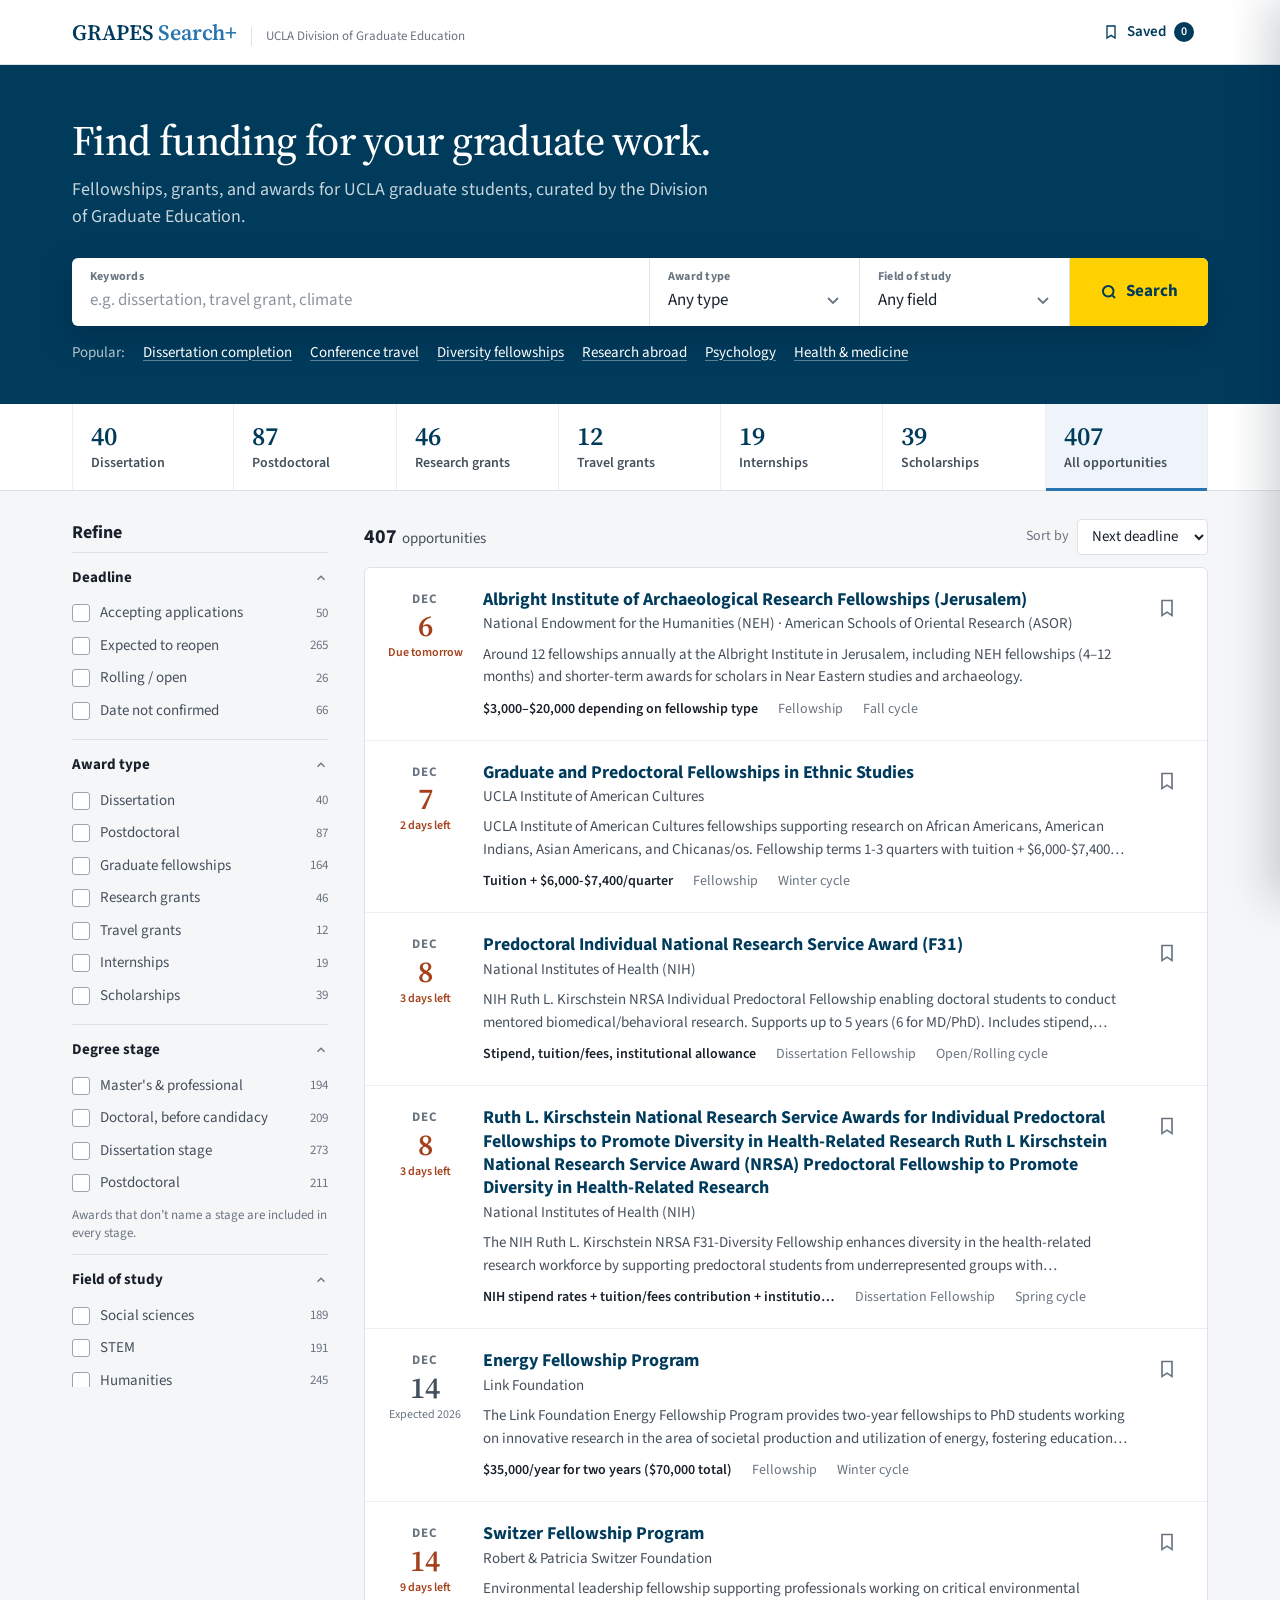
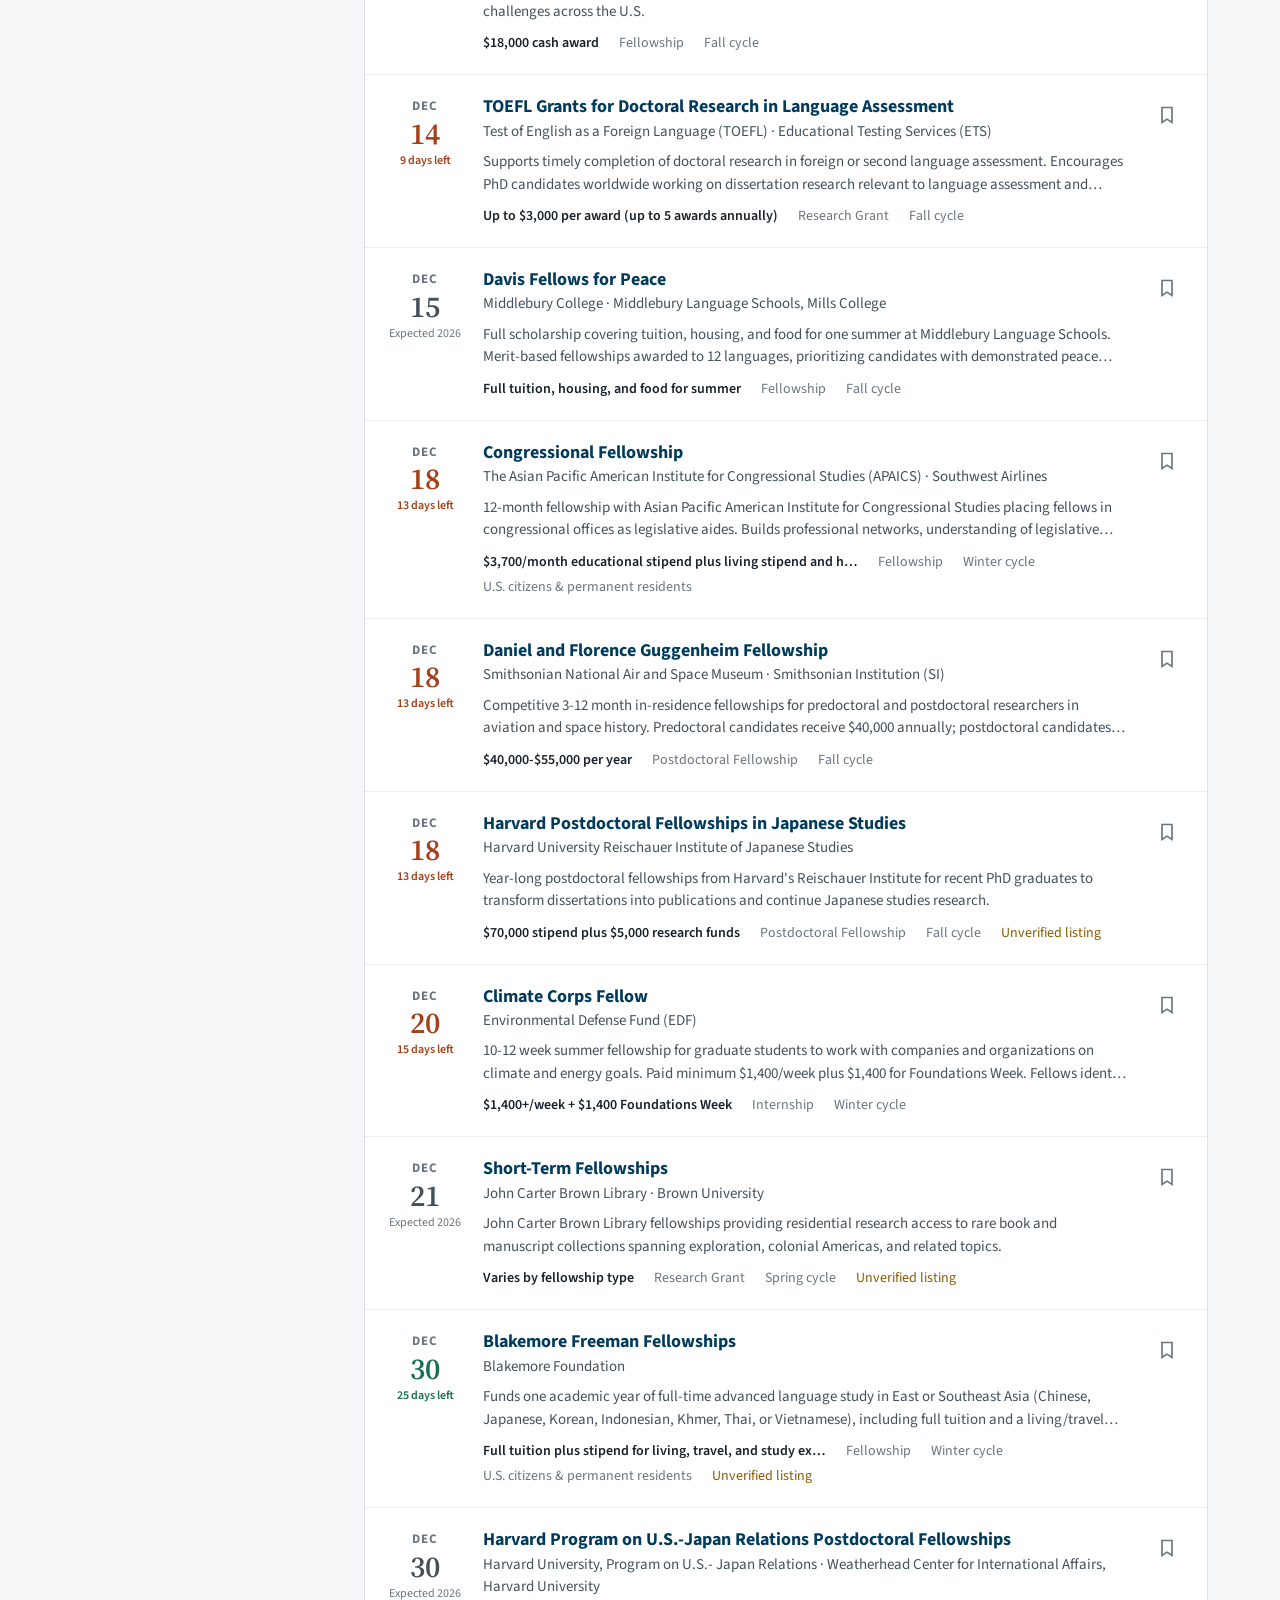
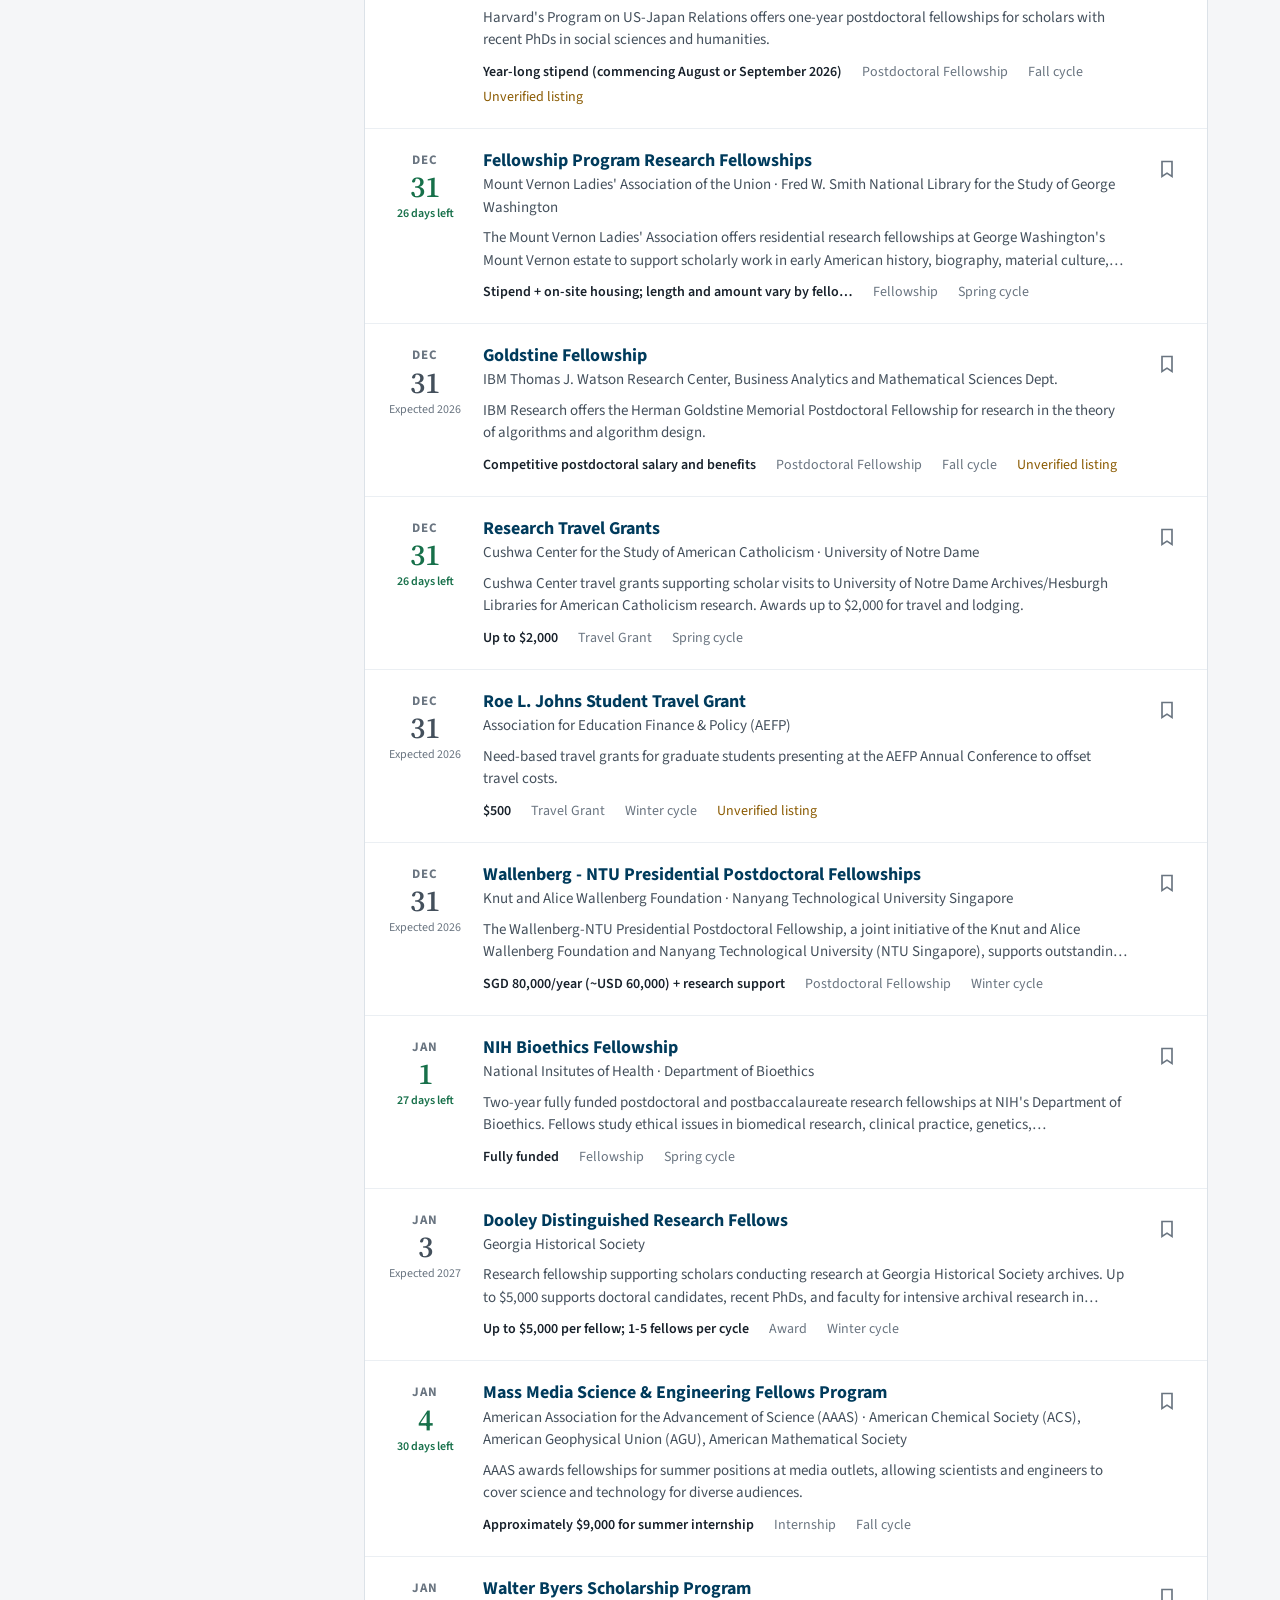
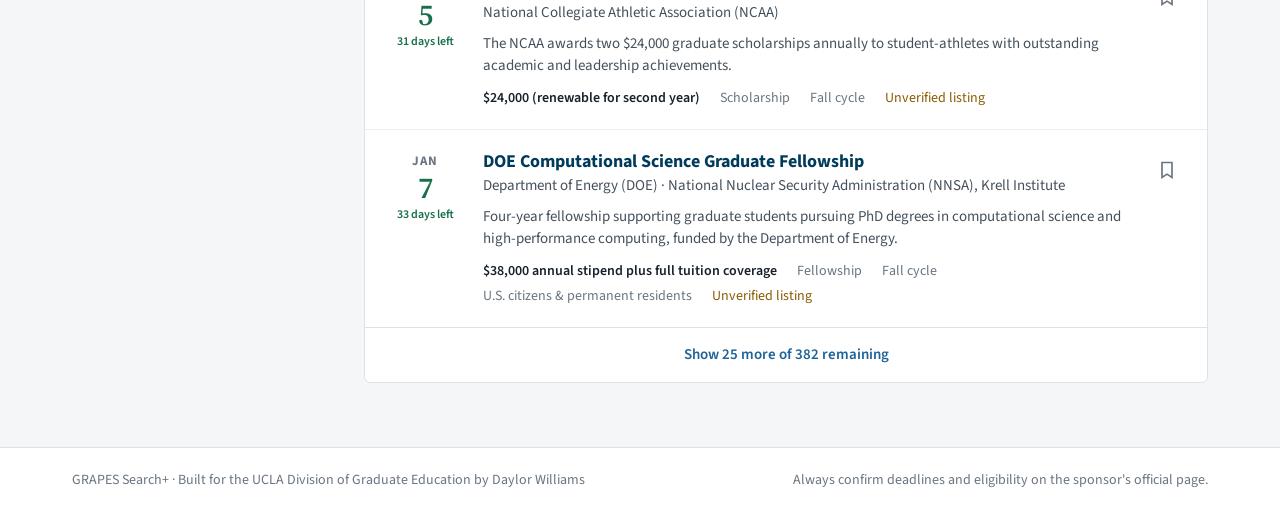
==== grapes-fellowship-finder.html @ de1fcb61 "Leave three questionable deadlines for a manual check 72 Mathias and 135 Du Bois-Mandela-Rodney: the" ====
<!DOCTYPE html>
<html lang="en">
<head>
<meta charset="UTF-8"/>
<meta name="viewport" content="width=device-width, initial-scale=1.0"/>
<title>GRAPES Search+ | UCLA Graduate Education</title>
<meta name="description" content="Search graduate fellowships, grants, and awards curated by the UCLA Division of Graduate Education."/>
<link rel="preconnect" href="https://fonts.googleapis.com"/>
<link rel="preconnect" href="https://fonts.gstatic.com" crossorigin/>
<link href="https://fonts.googleapis.com/css2?family=Source+Sans+3:wght@400;500;600;700&family=Source+Serif+4:opsz,wght@8..60,500;8..60,600&display=swap" rel="stylesheet"/>
<style>
:root{
  --navy:#003B5C; --navy-2:#00507A; --blue:#2774AE; --link:#1D6399; --gold:#FFD100; --gold-2:#F2C500;
  --ink:#18212B; --ink-2:#44505C; --ink-3:#6A7581;
  --line:#DCE2E8; --line-2:#EBEFF3; --bg:#F5F6F8; --surface:#FFFFFF; --tint:#EEF4F9;
  --open:#17704A; --soon:#A4401A;
  --serif:'Source Serif 4',Georgia,'Times New Roman',serif;
  --sans:'Source Sans 3',-apple-system,BlinkMacSystemFont,'Segoe UI',Roboto,sans-serif;
  --wrap:1200px;
}
*,*::before,*::after{box-sizing:border-box;margin:0;padding:0}
html{-webkit-text-size-adjust:100%}
body{font-family:var(--sans);font-size:16px;line-height:1.5;color:var(--ink);background:var(--bg)}
button,input,select,textarea{font:inherit;color:inherit}
button{cursor:pointer;background:none;border:0}
a{color:var(--link)}
:focus-visible{outline:2px solid var(--blue);outline-offset:2px}
.wrap{max-width:var(--wrap);margin:0 auto;padding:0 32px}
[hidden]{display:none!important}
.sr-only{position:absolute;width:1px;height:1px;overflow:hidden;clip:rect(0 0 0 0);white-space:nowrap}

/* ── Masthead ── */
.mast{background:var(--surface);border-bottom:1px solid var(--line)}
.mast .wrap{display:flex;align-items:center;height:64px;gap:24px}
.brand{display:flex;align-items:baseline;gap:14px;text-decoration:none;color:inherit}
.brand b{font-family:var(--serif);font-weight:600;font-size:22px;color:var(--navy);letter-spacing:-.01em}
.brand b span{color:var(--blue)}
.brand small{font-size:13px;color:var(--ink-3);padding-left:14px;border-left:1px solid var(--line)}
.mast nav{margin-left:auto;display:flex;align-items:center;gap:6px}
.navbtn{display:inline-flex;align-items:center;gap:8px;height:38px;padding:0 14px;border-radius:4px;font-size:15px;font-weight:600;color:var(--navy)}
.navbtn:hover{background:var(--tint)}
.navbtn.on{background:var(--tint)}
.navbtn .ct{font-size:12px;min-width:20px;height:20px;padding:0 6px;border-radius:10px;background:var(--navy);color:#fff;display:inline-grid;place-items:center}
.navbtn.primary{border:1.5px solid var(--navy)}
.navbtn.primary:hover{background:var(--navy);color:#fff}

/* ── Hero ── */
.hero{background:var(--navy);color:#fff;padding:52px 0 40px}
.hero h1{font-family:var(--serif);font-weight:500;font-size:42px;line-height:1.12;letter-spacing:-.015em;max-width:720px}
.hero p.lede{margin-top:12px;font-size:18px;color:rgba(255,255,255,.78);max-width:640px}
.search{margin-top:28px;display:grid;grid-template-columns:minmax(0,1fr) 210px 210px auto;background:#fff;border-radius:6px;overflow:hidden;box-shadow:0 12px 32px rgba(0,20,40,.28)}
.search .fld{position:relative;display:flex;flex-direction:column;justify-content:center;padding:10px 18px;border-right:1px solid var(--line);min-width:0}
.search label{font-size:12px;font-weight:700;color:var(--ink-3);letter-spacing:.02em}
.search input,.search select{border:0;outline:0;background:transparent;font-size:17px;color:var(--ink);padding:2px 0;width:100%;appearance:none;-webkit-appearance:none}
.search select{padding-right:22px;cursor:pointer;background:url("data:image/svg+xml,%3Csvg xmlns='http://www.w3.org/2000/svg' width='12' height='8' viewBox='0 0 12 8'%3E%3Cpath d='M1 1l5 5 5-5' fill='none' stroke='%236A7581' stroke-width='1.8'/%3E%3C/svg%3E") no-repeat right 2px center}
.search input::placeholder{color:#8B949E}
.search .fld:focus-within{background:#FAFCFE;box-shadow:inset 0 -3px 0 var(--gold)}
.search .clr{position:absolute;right:12px;bottom:14px;width:24px;height:24px;border-radius:50%;color:var(--ink-3);display:none;place-items:center}
.search .clr:hover{background:var(--line-2)}
.search .clr.show{display:grid}
.search .go{background:var(--gold);color:var(--navy);font-weight:700;font-size:17px;padding:0 30px;display:flex;align-items:center;gap:8px}
.search .go:hover{background:var(--gold-2)}
.popular{margin-top:16px;font-size:15px;color:rgba(255,255,255,.7);display:flex;flex-wrap:wrap;gap:4px 18px;align-items:baseline}
.popular button{color:#fff;text-decoration:underline;text-decoration-color:rgba(255,255,255,.35);text-underline-offset:3px}
.popular button:hover{text-decoration-color:var(--gold)}

/* ── Browse tiles ── */
.browse{background:var(--surface);border-bottom:1px solid var(--line)}
.tiles{display:grid;grid-template-columns:repeat(7,1fr)}
.tile{text-align:left;padding:18px 18px 16px;border-right:1px solid var(--line-2);display:flex;flex-direction:column;gap:2px;position:relative}
.tile:first-child{border-left:1px solid var(--line-2)}
.tile:hover{background:var(--tint)}
.tile .n{font-family:var(--serif);font-size:26px;font-weight:600;color:var(--navy);line-height:1.1}
.tile .l{font-size:14px;font-weight:600;color:var(--ink-2)}
.tile.on{background:var(--tint)}
.tile.on::after{content:'';position:absolute;left:0;right:0;bottom:-1px;height:3px;background:var(--blue)}

/* ── Layout ── */
.main{display:grid;grid-template-columns:260px minmax(0,1fr);gap:32px;padding-top:28px;padding-bottom:64px;align-items:start}

/* Filters */
.filters{position:sticky;top:16px;max-height:calc(100vh - 32px);overflow:auto;padding-right:4px}
.filters-hd{display:flex;align-items:baseline;justify-content:space-between;margin-bottom:6px}
.filters-hd h2{font-size:18px;font-weight:700}
.linkbtn{color:var(--link);font-size:14px;font-weight:600}
.linkbtn:hover{text-decoration:underline}
.linkbtn[hidden]{display:none}
.fg{border-top:1px solid var(--line);padding:14px 0 12px}
.fg summary{list-style:none;display:flex;justify-content:space-between;align-items:center;font-weight:700;font-size:15px;cursor:pointer;user-select:none}
.fg summary::-webkit-details-marker{display:none}
.fg summary svg{transition:transform .15s;color:var(--ink-3)}
.fg[open] summary svg{transform:rotate(180deg)}
.fg .opts{margin-top:8px;display:flex;flex-direction:column}
.opt{display:flex;align-items:center;gap:10px;padding:5px 0;font-size:15px;color:var(--ink-2);cursor:pointer}
.opt input{appearance:none;-webkit-appearance:none;width:18px;height:18px;border:1.5px solid #9AA4AE;border-radius:3px;display:grid;place-items:center;flex-shrink:0;background:#fff;cursor:pointer}
.opt input:checked{background:var(--navy);border-color:var(--navy)}
.opt input:checked::after{content:'';width:10px;height:6px;border:2px solid #fff;border-top:0;border-right:0;transform:translateY(-1px) rotate(-45deg)}
.opt:hover{color:var(--ink)}
.opt .c{margin-left:auto;font-size:13px;color:var(--ink-3);font-variant-numeric:tabular-nums}
.opt.zero{opacity:.45}
.fnote{font-size:13px;color:var(--ink-3);margin-top:6px;line-height:1.4}

/* Results bar */
.rbar{display:flex;align-items:center;gap:16px;flex-wrap:wrap;margin-bottom:12px}
.rcount{font-size:15px;color:var(--ink-2)}
.rcount strong{font-size:20px;color:var(--ink);font-weight:700;margin-right:2px}
.sort{margin-left:auto;display:flex;align-items:center;gap:8px;font-size:14px;color:var(--ink-3)}
.sort select{height:36px;border:1px solid var(--line);border-radius:4px;background:#fff;padding:0 10px;font-size:15px;color:var(--ink)}
.chips{display:flex;flex-wrap:wrap;gap:8px;margin-bottom:14px}
.chips:empty{display:none}
.chip{display:inline-flex;align-items:center;gap:6px;min-height:30px;max-width:100%;padding:0 8px 0 12px;border-radius:15px;background:var(--surface);border:1px solid var(--line);font-size:14px;color:var(--ink-2)}
.chip:hover{border-color:var(--ink-3)}
.chip span{overflow:hidden;text-overflow:ellipsis;white-space:nowrap;min-width:0}
.chip svg{flex-shrink:0}
.chip svg{color:var(--ink-3)}
.mfilter{display:none}

/* Result list */
.list{background:var(--surface);border:1px solid var(--line);border-radius:6px}
.row{display:grid;grid-template-columns:76px minmax(0,1fr) 40px;gap:20px;padding:20px 20px 20px 22px;border-top:1px solid var(--line-2);cursor:pointer}
.row:first-child{border-top:0}
.row:hover{background:#FAFBFC}
.row:hover .ttl{text-decoration:underline;text-decoration-thickness:1px;text-underline-offset:3px}
.date{text-align:center;padding-top:2px}
.date .mo{font-size:13px;font-weight:700;letter-spacing:.06em;text-transform:uppercase;color:var(--ink-3)}
.date .dy{font-family:var(--serif);font-size:30px;font-weight:600;line-height:1;color:var(--ink);margin:2px 0 4px}
.date .st{font-size:12px;line-height:1.25;color:var(--ink-3)}
.date.open .dy{color:var(--open)}
.date.open .st{color:var(--open);font-weight:600}
.date.soon .dy,.date.soon .st{color:var(--soon)}
.date.exp .dy{color:var(--ink-2)}
.date.none .dy{font-size:22px;color:var(--ink-3);margin-top:6px}
.date.stale .dy{font-size:22px;color:var(--ink-3);margin-top:6px}
.ttl{font-size:18px;font-weight:700;line-height:1.3;color:var(--navy)}
.agy{font-size:15px;color:var(--ink-2);margin-top:2px}
.snip{font-size:15px;color:var(--ink-2);margin-top:8px;display:-webkit-box;-webkit-line-clamp:2;-webkit-box-orient:vertical;overflow:hidden}
.facts{display:flex;flex-wrap:wrap;gap:4px 20px;margin-top:10px;font-size:14px;color:var(--ink-3)}
.facts b{color:var(--ink);font-weight:600}
.unv{color:#8A5A00}
.save{width:40px;height:40px;border-radius:50%;display:grid;place-items:center;color:var(--ink-3)}
.save:hover{background:var(--tint);color:var(--navy)}
.save.on{color:var(--navy)}
.save.on svg{fill:var(--navy)}
mark{background:#FFF1A8;color:inherit;padding:0 1px;border-radius:2px}
.more{display:block;width:100%;padding:16px;border-top:1px solid var(--line);font-weight:600;color:var(--link);font-size:15px}
.more:hover{background:var(--tint)}
.empty{padding:56px 24px;text-align:center}
.empty h3{font-family:var(--serif);font-size:22px;font-weight:600;margin-bottom:6px}
.empty p{color:var(--ink-2)}
.empty .linkbtn{margin-top:14px;font-size:15px}

/* ── Detail drawer ── */
.scrim{position:fixed;inset:0;background:rgba(10,25,40,.45);opacity:0;pointer-events:none;transition:opacity .2s;z-index:40}
.scrim.show{opacity:1;pointer-events:auto}
.drawer{position:fixed;top:0;right:0;bottom:0;width:min(600px,100vw);background:var(--surface);z-index:50;transform:translateX(100%);transition:transform .25s ease;display:flex;flex-direction:column;box-shadow:-12px 0 40px rgba(0,20,40,.18)}
.drawer.show{transform:none}
.dhd{display:flex;align-items:center;gap:8px;padding:14px 20px;border-bottom:1px solid var(--line)}
.dhd .x{margin-left:auto;width:36px;height:36px;border-radius:50%;display:grid;place-items:center;color:var(--ink-2)}
.dhd .x:hover{background:var(--line-2)}
.dbody{overflow:auto;padding:28px 32px 40px;flex:1}
.dbody .type{font-size:14px;font-weight:700;color:var(--blue);letter-spacing:.02em}
.dbody h2{font-family:var(--serif);font-weight:600;font-size:30px;line-height:1.18;color:var(--ink);margin-top:6px}
.dbody .agy{font-size:16px;margin-top:6px}
.dl{display:grid;grid-template-columns:repeat(2,minmax(0,1fr));border:1px solid var(--line);border-radius:6px;margin:24px 0}
.dl div{padding:14px 16px;border-top:1px solid var(--line-2)}
.dl div:nth-child(-n+2){border-top:0}
.dl div:nth-child(2n){border-left:1px solid var(--line-2)}
.dl dt{font-size:13px;color:var(--ink-3);font-weight:600}
.dl dd{font-size:16px;color:var(--ink);margin-top:2px}
.dl dd small{display:block;font-size:13px;color:var(--ink-3);margin-top:2px}
.dsec{margin-top:24px}
.dsec h3{font-size:15px;font-weight:700;margin-bottom:6px}
.dsec p{color:var(--ink-2);font-size:16px;line-height:1.6}
.notice{background:#FFF8E1;border:1px solid #F1DB8F;border-radius:6px;padding:12px 14px;font-size:14px;color:#6B4A00;margin-top:20px}
.notice.ok{background:#EAF5EF;border-color:#B9DCC8;color:#17543A}
.dft{display:flex;gap:10px;padding:16px 32px;border-top:1px solid var(--line);background:#fff}
.btn{display:inline-flex;align-items:center;justify-content:center;gap:8px;height:44px;padding:0 20px;border-radius:4px;font-weight:700;font-size:16px;text-decoration:none}
.btn.solid{background:var(--navy);color:#fff}
.btn.solid:hover{background:var(--navy-2)}
.btn.ghost{border:1.5px solid var(--line);color:var(--navy)}
.btn.ghost:hover{border-color:var(--navy)}
.btn.grow{flex:1}

/* ── Submit dialog ── */
dialog{margin:auto;border:0;border-radius:8px;padding:0;width:min(560px,calc(100vw - 32px));max-height:calc(100vh - 32px);box-shadow:0 24px 64px rgba(0,20,40,.3);color:var(--ink)}
dialog::backdrop{background:rgba(10,25,40,.5)}
.dlg{padding:28px}
.dlg h2{font-family:var(--serif);font-weight:600;font-size:26px}
.dlg .sub{color:var(--ink-2);margin:6px 0 22px}
.dlg label{display:block;font-size:14px;font-weight:700;margin-bottom:6px}
.dlg label span{font-weight:400;color:var(--ink-3)}
.dlg input,.dlg textarea{width:100%;border:1px solid #BCC5CE;border-radius:4px;padding:10px 12px;font-size:16px;background:#fff}
.dlg input:focus,.dlg textarea:focus{outline:2px solid var(--blue);outline-offset:-1px;border-color:transparent}
.dlg input.bad{border-color:#B42318}
.dlg .row2{display:flex;gap:8px;margin-bottom:18px}
.dlg .row2 input{flex:1}
.dlg .field{margin-bottom:18px}
.dlg textarea{min-height:88px;resize:vertical}
.prev{background:var(--tint);border-radius:6px;padding:14px 16px;margin:-6px 0 18px;font-size:14px;color:var(--ink-2)}
.prev strong{display:block;color:var(--ink);font-size:15px;margin-bottom:4px}
.err{background:#FDECEA;color:#8C1D12;border-radius:6px;padding:10px 14px;font-size:14px;margin:-6px 0 18px}
.dlg .acts{display:flex;gap:10px;justify-content:flex-end;margin-top:6px}
.done{text-align:center;padding:12px 0}
.done h2{margin-bottom:8px}

footer{border-top:1px solid var(--line);background:var(--surface);font-size:14px;color:var(--ink-3)}
footer .wrap{padding-top:22px;padding-bottom:28px;display:flex;flex-wrap:wrap;gap:8px 24px;justify-content:space-between}

@media (max-width:960px){
  .search{grid-template-columns:1fr 1fr}
  .search .fld.q{grid-column:1/-1;border-right:0;border-bottom:1px solid var(--line)}
  .search .fld:nth-child(3){border-right:0}
  .search .go{grid-column:1/-1;justify-content:center;height:52px}
  .browse .wrap{padding:0}
  .tiles{display:flex;overflow-x:auto;scrollbar-width:none}
  .tiles::-webkit-scrollbar{display:none}
  .tile{flex:0 0 auto;min-width:132px;padding:14px 16px}
  .tile:first-child{border-left:0}
  .main{grid-template-columns:1fr;gap:0}
  .filters{position:fixed;inset:0;z-index:60;background:#fff;max-height:none;padding:20px 20px 96px;display:none}
  .filters.show{display:block}
  .mfilter{display:inline-flex}
  .fclose{display:flex!important}
}
@media (max-width:640px){
  .wrap{padding:0 16px}
  .brand small{display:none}
  .navbtn .lbl{display:none}
  .hero{padding:36px 0 28px}
  .hero h1{font-size:31px}
  .hero p.lede{font-size:16px}
  .search{grid-template-columns:1fr}
  .search .fld{border-right:0;border-bottom:1px solid var(--line)}
  .tile .n{font-size:22px}
  .row{grid-template-columns:60px minmax(0,1fr);gap:14px;padding:18px 14px;position:relative}
  .row .save{position:absolute;top:10px;right:6px}
  .row .ttl{padding-right:34px}
  .date .dy{font-size:26px}
  .dbody{padding:22px 20px 32px}
  .dft{padding:14px 20px}
  .dl{grid-template-columns:1fr}
  .dl div:nth-child(2n){border-left:0}
  .dl div:nth-child(2){border-top:1px solid var(--line-2)}
  .sort{margin-left:0}
}
.fclose{display:none;justify-content:space-between;align-items:center;margin-bottom:10px}
.fapply{display:none}
@media (max-width:960px){.fapply{position:fixed;left:0;right:0;bottom:0;padding:14px 20px;background:#fff;border-top:1px solid var(--line);z-index:61}.filters.show~.fapply{display:flex}}
@media (prefers-reduced-motion:reduce){*{transition:none!important}}
</style>
</head>
<body>

<header class="mast">
  <div class="wrap">
    <a class="brand" href="#" onclick="resetAll();return false;"><b>GRAPES <span>Search+</span></b><small>UCLA Division of Graduate Education</small></a>
    <nav>
      <button class="navbtn" id="savedBtn" onclick="toggleSaved()" aria-pressed="false">
        <svg width="16" height="16" viewBox="0 0 24 24" fill="none" stroke="currentColor" stroke-width="2"><path d="M6 3h12v18l-6-4-6 4z"/></svg>
        <span class="lbl">Saved</span><span class="ct" id="savedCt">0</span>
      </button>
      <button class="navbtn primary" id="subBtn" onclick="openSub()" hidden><span class="lbl">Submit a fellowship</span><span aria-hidden="true" style="font-size:18px;line-height:1">+</span></button>
    </nav>
  </div>
</header>

<section class="hero">
  <div class="wrap">
    <h1>Find funding for your graduate work.</h1>
    <p class="lede" id="lede">Fellowships, grants, and awards for UCLA graduate students, curated by the Division of Graduate Education.</p>
    <form class="search" role="search" onsubmit="event.preventDefault();runSearch();">
      <div class="fld q">
        <label for="qi">Keywords</label>
        <input id="qi" type="text" placeholder="e.g. dissertation, travel grant, climate" autocomplete="off"/>
        <button type="button" class="clr" id="qclr" aria-label="Clear keywords" onclick="clearQ()"><svg width="12" height="12" viewBox="0 0 24 24" fill="none" stroke="currentColor" stroke-width="3"><path d="M6 6l12 12M18 6L6 18"/></svg></button>
      </div>
      <div class="fld">
        <label for="typeSel">Award type</label>
        <select id="typeSel" onchange="setSingle('type',this.value)"></select>
      </div>
      <div class="fld">
        <label for="fieldSel">Field of study</label>
        <select id="fieldSel" onchange="setSingle('field',this.value)"></select>
      </div>
      <button class="go" type="submit">
        <svg width="18" height="18" viewBox="0 0 24 24" fill="none" stroke="currentColor" stroke-width="2.6"><circle cx="11" cy="11" r="7"/><path d="m20 20-3.5-3.5"/></svg>Search
      </button>
    </form>
    <div class="popular"><span>Popular:</span>
      <button onclick="quick('dissertation writing completion')">Dissertation completion</button>
      <button onclick="quick('travel conference')">Conference travel</button>
      <button onclick="quick('diversity underrepresented')">Diversity fellowships</button>
      <button onclick="quick('international abroad')">Research abroad</button>
      <button onclick="quick('psychology')">Psychology</button>
      <button onclick="quick('health medicine clinical')">Health &amp; medicine</button>
    </div>
  </div>
</section>

<section class="browse" aria-label="Browse by award type">
  <div class="wrap"><div class="tiles" id="tiles"></div></div>
</section>

<main class="wrap main" id="results">
  <aside class="filters" id="filters" aria-label="Filters">
    <div class="fclose"><h2 style="font-size:20px">Filters</h2><button class="navbtn" onclick="showFilters(false)">Close</button></div>
    <div class="filters-hd"><h2>Refine</h2><button class="linkbtn" id="clearAll" onclick="resetAll()" hidden>Clear all</button></div>
    <div id="fgroups"></div>
  </aside>
  <div class="fapply"><button class="btn solid grow" onclick="showFilters(false)" id="fapplyBtn">Show results</button></div>

  <section>
    <div class="rbar">
      <div class="rcount" aria-live="polite"><strong id="rc">0</strong> <span id="rlbl">opportunities</span></div>
      <button class="navbtn primary mfilter" onclick="showFilters(true)">Filters</button>
      <label class="sort">Sort by
        <select id="sortSel" onchange="state.sort=this.value;shown=PG;render()">
          <option value="rel">Best match</option>
          <option value="deadline">Next deadline</option>
          <option value="amount">Largest award</option>
          <option value="alpha">Name, A–Z</option>
        </select>
      </label>
    </div>
    <div class="chips" id="chips"></div>
    <div class="list" id="list"></div>
  </section>
</main>

<footer>
  <div class="wrap">
    <span>GRAPES Search+ · Built for the UCLA Division of Graduate Education by Daylor Williams</span>
    <span>Always confirm deadlines and eligibility on the sponsor's official page.</span>
  </div>
</footer>

<div class="scrim" id="scrim" onclick="closeDetail()"></div>
<aside class="drawer" id="drawer" role="dialog" aria-modal="true" aria-labelledby="dTitle" aria-hidden="true" inert>
  <div class="dhd">
    <button class="navbtn" id="dSave" onclick="toggleSave(curId)" aria-label="Save"></button>
    <button class="x" onclick="closeDetail()" aria-label="Close"><svg width="18" height="18" viewBox="0 0 24 24" fill="none" stroke="currentColor" stroke-width="2.2"><path d="M6 6l12 12M18 6L6 18"/></svg></button>
  </div>
  <div class="dbody" id="dBody"></div>
  <div class="dft" id="dFt"></div>
</aside>

<dialog id="subDlg">
  <div class="dlg" id="subStep1">
    <h2>Submit a fellowship</h2>
    <p class="sub">Paste the link to a fellowship page. We'll pull what we can from it and send it to the DGE team for review.</p>
    <label for="subUrl">Fellowship URL</label>
    <div class="row2">
      <input id="subUrl" type="url" placeholder="https://www.example.org/fellowship" oninput="this.classList.remove('bad')" aria-describedby="subError"/>
      <button class="btn ghost" id="prevBtn" onclick="previewUrl()">Preview</button>
    </div>
    <div class="prev" id="subPreview" hidden></div>
    <div class="err" id="subError" hidden></div>
    <div class="field"><label for="subName">Your name <span>(optional)</span></label><input id="subName" type="text"/></div>
    <div class="field"><label for="subNotes">Notes <span>(optional)</span></label><textarea id="subNotes" placeholder="Eligibility details, corrections, or anything else we should know"></textarea></div>
    <div class="acts">
      <button class="btn ghost" onclick="closeSub()">Cancel</button>
      <button class="btn solid" onclick="submitFellowship()">Send to DGE</button>
    </div>
  </div>
  <div class="dlg done" id="subStep2" hidden>
    <h2>Thanks — it's on its way.</h2>
    <p class="sub">The DGE team will review the listing before it's added to GRAPES Search+.</p>
    <button class="btn solid" onclick="closeSub()">Close</button>
  </div>
</dialog>

<script>
const DATA=[{"id":97,"title":"Leo Baeck Institute - DAAD Fellowship","agency1":"Leo Baeck Institute (LBI)","agency2":"German Academic Exchange Service (DAAD)","season":"Fall","deadline":"Nov 01, 2026","deadlineSort":"2026-11-01","deadlinePassed":false,"sortTier":0,"status":"Published","officialUrl":"https://www.lbi.org/about/fellowships/lbi-daad-fellowships/","description":"This fellowship supports PhD candidates and recently awarded PhDs conducting dissertation research on the social, communal, and intellectual history of German-speaking Jewry. Provides financial assistance for research conducted in New York or Germany, with application deadlines in May and November.","eligibility":"PhD candidates and recent PhDs (degree awarded within 4 years); US citizens","amount":"","awardType":"Dissertation Fellowship","enriched":true,"citizenship":"us","levels":["dissertation","postdoc"]},{"id":1078,"title":"Ellison Scholars","agency1":"Ellison Institute of Technology","agency2":"","season":"Fall","deadline":"Dec 01, 2026","deadlineSort":"2026-12-01","deadlinePassed":false,"sortTier":0,"status":"Published","officialUrl":"https://eit.org/education-and-scholarships/graduate/","description":"Ellison Scholars is EIT's flagship scholarship programme, funding doctoral (DPhil/PhD) study at the University of Oxford. Selected scholars directly contribute to EIT projects tackling global challenges through cutting-edge technology, collaborating with world-leading experts.","eligibility":"PhD applicants with outstanding academic record (minimum GPA 3.7/4.0 or equivalent). Skills in computer science, AI, economics, mathematics, robotics, plant sciences, chemistry, biology, engineering, medicine or microbiology preferred.","amount":"","awardType":"Scholarship","enriched":true,"citizenship":"","levels":["phd"]},{"id":159,"title":"Switzer Fellowship Program","agency1":"Robert & Patricia Switzer Foundation","agency2":"","season":"Fall","deadline":"Dec 14, 2026","deadlineSort":"2026-12-14","deadlinePassed":false,"sortTier":0,"status":"Pending","officialUrl":"https://www.switzernetwork.org/fellowship/become-fellow","description":"Environmental leadership fellowship supporting professionals working on critical environmental challenges across the U.S.","eligibility":"Professionals with advanced degree and experience in the environmental field.","amount":"$18,000 cash award","awardType":"Fellowship","enriched":true,"citizenship":"","levels":[],"checked":"2026-10-15","checkedSource":"https://www.switzernetwork.org/fellowship/become-fellow","researched":"2026-10-15"},{"id":1059,"title":"Selected Professions Fellowships","agency1":"American Association of University Women (AAUW)","agency2":"","season":"Fall","deadline":"Sep 30, 2025","deadlineSort":"2025-09-30","deadlinePassed":true,"sortTier":2,"status":"Published","officialUrl":"https://www.aauw.org/resources/programs/selected-professions-fellowship-program/","description":"AAUW Selected Professions Fellowships are awarded to women pursuing full-time study in master's or professional degree programs in which women are underrepresented, including STEM, law, business, and medicine.","eligibility":"U.S. citizens or permanent residents pursuing first master's or professional degree full-time at an accredited U.S. institution. Open to underrepresented fields. Not open to previous AAUW national fellowship recipients.","amount":"$20,000","awardType":"Fellowship","enriched":true,"citizenship":"us","levels":["masters"]},{"id":1119,"title":"Leonard A. Lauder Fellowships in Modern Art","agency1":"Leonard A. Lauder Research Center for Modern Art","agency2":"","season":"Fall","deadline":"Oct 17, 2025","deadlineSort":"2025-10-17","deadlinePassed":true,"sortTier":2,"status":"Published","officialUrl":"https://www.metmuseum.org/opportunities/fellowships/leonard-a-lauder-fellowships-in-modern-art","description":"The Leonard Lauder Research Center for Modern Art at the Metropolitan Museum of Art offers predoctoral, postdoctoral, and dissertation completion fellowships supporting scholarly research on modern art. The center fosters deep engagement with the Met's collections and provides fellows access to curatorial staff, archives, and a vibrant scholarly community in New York City.","eligibility":"Predoctoral candidates must be advanced to candidacy; postdoctoral applicants must hold a PhD. Research must relate to modern art fields relevant to the Met's collections.","amount":"$6,000 travel stipend; additional stipend varies by fellowship type","awardType":"Fellowship","enriched":true,"citizenship":"","levels":["dissertation","postdoc"]},{"id":1120,"title":"Lafayette Fellowship","agency1":"French Embassy in the United States","agency2":"","season":"Fall","deadline":"Nov 30, 2025","deadlineSort":"2025-11-30","deadlinePassed":true,"sortTier":2,"status":"Published","officialUrl":"https://lafayette.villa-albertine.org/","description":"Fully funds American students for one year of master's-level study in France in STEM, humanities, and the arts. Open to both Francophone and non-Francophone candidates with full funding for tuition, living expenses, travel, and inclusion in the French-American Leadership Program.","eligibility":"US bachelor's degree holders under 27 years old obtained within last 3 years; open to all fields including STEM, humanities, and arts","amount":"Full funding for one year of master's study","awardType":"Fellowship","enriched":true,"citizenship":"open","levels":[]},{"id":834,"title":"Jefferson Science Fellowship","agency1":"US Department of State","agency2":"USAID","season":"Fall","deadline":"Oct 15, 2024","deadlineSort":"2024-10-15","deadlinePassed":true,"sortTier":2,"status":"Pending","officialUrl":"https://www.nationalacademies.org/our-work/jefferson-science-fellowships","description":"Jefferson Science Fellowships offer U.S. faculty scientists, engineers, and physicians a one-year immersive experience at the U.S. Department of State or USAID, contributing scientific expertise to foreign policy and international development.","eligibility":"Tenured or similarly ranked faculty at U.S. institutions of higher learning who are U.S. citizens. Must be eligible for security clearance.","amount":"","awardType":"Fellowship","enriched":true,"citizenship":"us","levels":[]},{"id":226,"title":"Newberry Library Short-Term Fellowships","agency1":"The Newberry Library","agency2":"","season":"Fall","deadline":"Dec 04, 2026","deadlineSort":"2026-12-04","deadlinePassed":false,"sortTier":0,"status":"Published","officialUrl":"https://www.newberry.org/research/fellowships/short-term-fellowships","description":"One to two-month residential fellowships for scholars at ABD stage and beyond to investigate specific collection items at the Newberry Library in Chicago. Monthly stipend of $3,000 supports research in humanities and American studies.","eligibility":"Ph.D. candidates (ABD), postdocs, faculty; holders of terminal degrees (MFA, MLIS, MSW, JD); any nationality welcome","amount":"$3,000/month","awardType":"Fellowship","enriched":true,"citizenship":"open","levels":["masters","dissertation","postdoc"]},{"id":1079,"title":"Cornell Atkinson Postdoctoral Fellowship in Sustainability","agency1":"Cornell University","agency2":"","season":"Fall","deadline":"Oct 20, 2026","deadlineSort":"2026-10-20","deadlinePassed":false,"sortTier":0,"status":"Published","officialUrl":"https://atkinson.cornell.edu/grants/postdocs/postdoctoral-fellowships/","description":"Highly selective three-year postdoctoral fellowship enabling early-career scholars to conduct research at the nexus of rigorous academic inquiry and real-world sustainability impact. Recipients work with Cornell faculty mentors and external partner organizations while engaging in professional development through the Sustainability Leadership Program.","eligibility":"Recent PhD holders (no earlier than 2 years prior to start); sustainability-related research; must reside in Ithaca, NY; flexible start between June 1 - September 1, 2026","amount":"Stipend (amount not specified); professional development support","awardType":"Postdoctoral Fellowship","enriched":true,"citizenship":"","levels":["postdoc"]},{"id":404,"title":"Daniel and Florence Guggenheim Fellowship","agency1":"Smithsonian National Air and Space Museum","agency2":"Smithsonian Institution (SI)","season":"Fall","deadline":"Dec 18, 2026","deadlineSort":"2026-12-18","deadlinePassed":false,"sortTier":0,"status":"Published","officialUrl":"https://airandspace.si.edu/get-involved/fellowships/guggenheim","description":"Competitive 3-12 month in-residence fellowships for predoctoral and postdoctoral researchers in aviation and space history. Predoctoral candidates receive $40,000 annually; postdoctoral candidates receive $55,000 annually, with limited additional funds for travel.","eligibility":"Predoctoral (completed coursework/exams, engaged in dissertation); Postdoctoral (PhD within 7 years); research focus on aviation and space history","amount":"$40,000-$55,000 per year","awardType":"Postdoctoral Fellowship","enriched":true,"citizenship":"","levels":["dissertation","postdoc"]},{"id":726,"title":"Davis Fellows for Peace","agency1":"Middlebury College","agency2":"Middlebury Language Schools, Mills College","season":"Fall","deadline":"Dec 15, 2025","deadlineSort":"2025-12-15","deadlinePassed":true,"sortTier":2,"status":"Published","officialUrl":"https://www.middlebury.edu/language-schools/funding/fellowships-scholarships/peace","description":"Full scholarship covering tuition, housing, and food for one summer at Middlebury Language Schools. Merit-based fellowships awarded to 12 languages, prioritizing candidates with demonstrated peace work experience and plans for future conflict resolution and mediation.","eligibility":"Advanced undergraduate or graduate students with strong background in peace work or conflict resolution","amount":"Full tuition, housing, and food for summer","awardType":"Fellowship","enriched":true,"citizenship":"","levels":["masters","phd"]},{"id":268,"title":"Los Angeles Area Health Services Research Training Program","agency1":"University of California, Los Angeles","agency2":"Agency for Healthcare Research Quality (AHRQ)","season":"Fall","deadline":"Aug 01, 2025","deadlineSort":"2025-08-01","deadlinePassed":true,"sortTier":2,"status":"Published","officialUrl":"https://www.ahrq.gov/funding/training-grants/grants/active/t32/T32-ucla.html","description":"A comprehensive training program at UCLA funded by AHRQ supporting pre- and postdoctoral researchers in health services research. Trainees develop expertise in health systems change, health equity, implementation science, and health outcomes measurement.","eligibility":"PhD students and postdoctoral researchers; Health services research; Health policy","amount":"Stipend + tuition support (varies by level)","awardType":"Dissertation Fellowship","enriched":true,"citizenship":"","levels":["phd","dissertation","postdoc"]},{"id":209,"title":"Fellows Program","agency1":"Center for U.S.-Mexican Studies (USMEX)","agency2":"UC San Diego (UCSD), School of International Relations and Pacific Studies (IR/PS)","season":"Fall","deadline":"Jan 22, 2026","deadlineSort":"2026-01-22","deadlinePassed":true,"sortTier":2,"status":"Pending","officialUrl":"https://usmex.ucsd.edu/fellows/index.html","description":"Residential fellowship program for research on Mexico and the U.S.-Mexico relationship. Fellowships range from 2\u20139 months at UC San Diego.","eligibility":"PhD candidates (ABD) and professors on sabbatical.","amount":"Up to $22,500 USD cost-of-living allowance","awardType":"Fellowship","enriched":true,"citizenship":"","levels":["dissertation"],"researched":"2026-10-15"},{"id":668,"title":"Summer Student Fellowships","agency1":"Parkinson's Disease Foundation (PDF)","agency2":"","season":"Fall","deadline":"Dec 04, 2025","deadlineSort":"2025-12-04","deadlinePassed":true,"sortTier":2,"status":"Published","officialUrl":"https://www.parkinson.org/advancing-research/for-researchers/fellowships-early-career-awards","description":"Ten-week summer research fellowships for advanced undergraduates and medical students conducting clinical or laboratory research on Parkinson's disease. Includes $4,000 award with optional $1,000 travel funding to present research at scientific conferences.","eligibility":"Undergraduate and medical students; must have identified mentor; national and international applicants welcomed","amount":"$4,000 (plus optional $1,000 travel)","awardType":"Fellowship","enriched":true,"citizenship":"open","levels":["masters"]},{"id":914,"title":"Center for Engaged Scholarship Dissertation Fellowships","agency1":"The Center for Engaged Scholarship","agency2":"","season":"Fall","deadline":"Dec 01, 2025","deadlineSort":"2025-12-01","deadlinePassed":true,"sortTier":2,"status":"Published","officialUrl":"https://cescholar.org/","description":"Fellowships for PhD students in social sciences and humanities who have completed coursework and dissertation proposal, with only dissertation writing remaining. Awards support research on engaged scholarship addressing social justice, climate change, environmental sustainability, and inequality topics.","eligibility":"PhD students advanced to candidacy; social sciences, humanities, and interdisciplinary fields (anthropology, economics, geography, history, political science, sociology, ethnic studies, women's studies, American studies)","amount":"$25,000 over 9 months","awardType":"Dissertation Fellowship","enriched":true,"citizenship":"","levels":["dissertation"]},{"id":1083,"title":"Postdoctoral Fellowship in California Conservation Science","agency1":"La Kretz Center for California Conservation Science","agency2":"UCLA","season":"Fall","deadline":"Sep 15, 2025","deadlineSort":"2025-09-15","deadlinePassed":true,"sortTier":2,"status":"Published","officialUrl":"https://www.ioes.ucla.edu/jobs/the-2027-ucla-la-kretz-center-postdoctoral-fellowship-in-california-conservation-science/","description":"Two-year postdoctoral fellowship supporting innovative research at the interface of applied and basic science for conservation of California's species, environments, and ecological communities. Includes salary, benefits, and $7,500 research/travel allowance.","eligibility":"Postdoctoral researchers with PhDs; research must focus on California conservation in any discipline with scientific underpinnings for conservation","amount":"Competitive salary, full benefits, and $7,500 research/travel allowance","awardType":"Postdoctoral Fellowship","enriched":true,"citizenship":"","levels":["postdoc"]},{"id":372,"title":"AIIS Research Fellowships","agency1":"American Institute of Indian Studies (AIIS)","agency2":"The Smithsonian Institution, The U.S. State Department","season":"Fall","deadline":"Nov 19, 2026","deadlineSort":"2026-11-19","deadlinePassed":false,"sortTier":0,"status":"Pending","officialUrl":"https://www.indiastudies.org/research-fellowship-programs/","description":"Fellowships for scholars, graduate students, and artists in Indian studies including Junior ($7,000), Senior, and Early Career fellowships.","eligibility":"Doctoral candidates, scholars with PhD, artists, and professionals; non-U.S. citizens eligible if at U.S. institution.","amount":"$7,000 (Junior); varies for Senior","awardType":"Fellowship","enriched":true,"citizenship":"open","levels":["dissertation","postdoc"]},{"id":42,"title":"Career Awards for Medical Scientists","agency1":"Burroughs Wellcome Fund (BWF)","agency2":"","season":"Fall","deadline":"Sep 30, 2026","deadlineSort":"2026-09-30","deadlinePassed":true,"sortTier":2,"status":"Published","officialUrl":"https://www.bwfund.org/grants/biomedical-sciences/career-awards-for-medical-scientists/","description":"A highly competitive five-year award providing $700,000 to physician-scientists transitioning from postdoctoral training to faculty independence. Recipients gain mentorship, networking opportunities, and career development support from the Burroughs Wellcome Fund.","eligibility":"Physician-scientists (MD/DO); US citizens and permanent residents; 2+ years postdoctoral research","amount":"$700,000 over 5 years","awardType":"Award","enriched":true,"citizenship":"us","levels":["postdoc"]},{"id":34,"title":"Career Development Program (CDP)","agency1":"Leukemia and Lymphoma Society (LLS)","agency2":"","season":"Fall","deadline":"Nov 15, 2025","deadlineSort":"2025-11-15","deadlinePassed":true,"sortTier":2,"status":"Published","officialUrl":"https://www.lls.org/research/career-development-program-cdp","description":"Leukemia & Lymphoma Society program supporting researchers at early career stages in blood cancer research. Provides salary support, research allowance, and mentorship for researchers pursuing academic careers.","eligibility":"Postdocs (3 years or less), Special Fellows (3-5 years postdoc experience), faculty (tenure-track below full professor)","amount":"$65,000-$75,000/year","awardType":"Dissertation Fellowship","enriched":true,"citizenship":"","levels":["dissertation","postdoc"]},{"id":75,"title":"Luce Scholars Program","agency1":"The Henry Luce Foundation","agency2":"","season":"Fall","deadline":"Sep 08, 2026","deadlineSort":"2026-09-08","deadlinePassed":true,"sortTier":2,"status":"Published","officialUrl":"https://lucescholars.org/","description":"Highly competitive leadership development fellowship offering 18 emerging leaders with immersive professional experiences and language training in Asia. Provides stipends, language training, and individualized professional placement for one year of transformative work experience.","eligibility":"U.S. citizens or permanent residents; graduating seniors, recent graduates, or young professionals under age 33; bachelor's degree required","amount":"Stipends plus language training and placement support","awardType":"Fellowship","enriched":true,"citizenship":"us","levels":[]},{"id":541,"title":"John F. Kennedy Library Foundation Fellowships and Grants","agency1":"John F. Kennedy Library Foundation","agency2":"John F. Kennedy Presidential Library and Museum","season":"Fall","deadline":"Sep 30, 2026","deadlineSort":"2026-09-30","deadlinePassed":true,"sortTier":2,"status":"Published","officialUrl":"https://www.jfklibrary.org/archives/research-fellowships-grants","description":"Multiple named research fellowships and grants for scholars using the JFK Library archives. Opportunities include fellowships for research on foreign policy, domestic policy, immigration policy, and natural resources conservation, with awards ranging from $3,100-$5,000.","eligibility":"Scholars and students; must utilize JFK Library archival materials; various subject restrictions by fellowship","amount":"$3,100-$5,000","awardType":"Research Grant","enriched":true,"citizenship":"","levels":[]},{"id":44,"title":"LSRF Fellowship","agency1":"Life Sciences Research Foundation (LSRF)","agency2":"","season":"Fall","deadline":"Oct 01, 2026","deadlineSort":"2026-10-01","deadlinePassed":true,"sortTier":2,"status":"Published","officialUrl":"https://lsrf.org/","description":"A prestigious three-year postdoctoral fellowship providing $255,000 ($85,000/year) to support research in all areas of life sciences. The Life Sciences Research Foundation funds approximately 15-25 fellows annually from over 1,000 applications.","eligibility":"Postdoctoral researchers; US citizens and foreign applicants; All life sciences fields","amount":"$255,000 total ($85,000/year); $79,000 salary + $6,000 research allowance per year","awardType":"Postdoctoral Fellowship","enriched":true,"citizenship":"us","levels":["postdoc"]},{"id":47,"title":"Fellowships at the Wilson Center","agency1":"Woodrow Wilson International Center for Scholars","agency2":"","season":"Fall","deadline":"Sep 30, 2026","deadlineSort":"2026-09-30","deadlinePassed":true,"sortTier":2,"status":"Published","officialUrl":"https://www.wilsoncenter.org/research-fellowship","description":"Nine-month residential fellowships at the Woodrow Wilson International Center for Scholars in Washington, D.C. Fellows conduct research and engage with policymakers across broad range of social sciences and humanities disciplines.","eligibility":"Ph.D. holders and practitioners with equivalent professional achievement; citizens or permanent residents of any country; fluent in English","amount":"$90,000","awardType":"Fellowship","enriched":true,"citizenship":"open","levels":["postdoc"]},{"id":69,"title":"Society for the Humanities Fellowship","agency1":"Society for the Humanities at Cornell University","agency2":"","season":"Fall","deadline":"Sep 01, 2026","deadlineSort":"2026-09-01","deadlinePassed":true,"sortTier":2,"status":"Published","officialUrl":"https://societyhumanities.as.cornell.edu/fellowships","description":"Year-long residential fellowship at Cornell for scholars and artists conducting research reflecting the 2026-27 theme of 'Survival.' Multiple fellowship types available including General Society Fellowships ($64,000), Mellon Graduate Fellowships (tuition waiver + $35,661 stipend), and Mellon Postdoctoral Fellowships ($64,000/year for two years).","eligibility":"Graduate students and postdoctoral scholars; research must relate to 2026-27 theme of Survival; interdisciplinary approaches welcomed","amount":"$35,661 - $64,000 depending on fellowship type","awardType":"Fellowship","enriched":true,"citizenship":"","levels":["masters","phd","postdoc"]},{"id":96,"title":"Lawrence Fellowship","agency1":"Lawrence Livermore National Laboratory (LLNL)","agency2":"","season":"Fall","deadline":"Oct 01, 2026","deadlineSort":"2026-10-01","deadlinePassed":true,"sortTier":2,"status":"Published","officialUrl":"https://st.llnl.gov/opportunities/postdocs/postdoc-program/lawrence-fellowship","description":"Highly competitive fellowship supporting exceptional postdoctoral researchers across all technical disciplines at Lawrence Livermore National Laboratory.","eligibility":"PhD or near-PhD completion required; no citizenship restriction; 2-4 awards annually.","amount":"$12,235/month; 3-year appointment","awardType":"Postdoctoral Fellowship","enriched":true,"citizenship":"","levels":["postdoc"]},{"id":451,"title":"Graduate Research Student Internships (GRSI)","agency1":"Oak Ridge Institute for Science and Education (ORISE)","agency2":"Oak Ridge National Laboratory (ORNL)","season":"Fall","deadline":"Oct 23, 2026","deadlineSort":"2026-10-23","deadlinePassed":false,"sortTier":0,"status":"Published","officialUrl":"https://orise.orau.gov/internships-fellowships/graduates.html","description":"Summer, fall, and spring internship programs at Oak Ridge National Laboratory for graduate students in STEM disciplines. Expands expertise through laboratory research experience beyond traditional university settings.","eligibility":"Master's or doctoral degree-seeking students; minimum 3.0 GPA; U.S. citizen or Lawful Permanent Resident; completed first term of graduate program","amount":"Biweekly stipend based on education level; travel reimbursement up to $1,000 for those 50+ miles away","awardType":"Internship","enriched":true,"citizenship":"us","levels":["masters","phd"]},{"id":59,"title":"Society of Fellows in Critical Bibliography","agency1":"Rare Book School, University of Virginia","agency2":"","season":"Fall","deadline":"Oct 01, 2026","deadlineSort":"2026-10-01","deadlinePassed":true,"sortTier":2,"status":"Published","officialUrl":"https://rarebookschool.org/sofcb/","description":"Community of scholars working to advance the study of texts, images, and artifacts as material objects across disciplines. Fellows work collaboratively with Rare Book School staff to develop scholarly expertise in bibliography and material culture studies.","eligibility":"Librarians, archivists, curators, doctoral students, independent scholars, tenure-track and postdoctoral faculty; various levels of advancement","amount":"Support provided through fellowship program; specifics vary","awardType":"Fellowship","enriched":true,"citizenship":"","levels":["phd","postdoc"]},{"id":66,"title":"NAEd/Spencer Dissertation Fellowship Program","agency1":"National Academy of Education (NAEd)","agency2":"The Spencer Foundation","season":"Fall","deadline":"Oct 08, 2026","deadlineSort":"2026-10-08","deadlinePassed":true,"sortTier":2,"status":"Pending","officialUrl":"https://naeducation.org/naed-spencer-dissertation-fellowship/","description":"Supports dissertation writing for education research projects; fellows must complete pre-dissertation requirements by June 1, 2026.","eligibility":"PhD candidates in education research; must be ABD by application deadline.","amount":"$27,500","awardType":"Dissertation Fellowship","enriched":true,"citizenship":"","levels":["dissertation"],"researched":"2026-10-15"},{"id":61,"title":"Scoville Peace Fellowship","agency1":"The Herbert Scoville Jr. Peace Fellowship","agency2":"","season":"Fall","deadline":"Feb 27, 2026","deadlineSort":"2026-02-27","deadlinePassed":true,"sortTier":2,"status":"Pending","officialUrl":"https://scoville.org/apply/","description":"Fully-funded fellowship in Washington, DC for graduate students and recent graduates to work on peace and national security issues.","eligibility":"Recent college graduates and graduate students interested in peace and security work.","amount":"Salary, health insurance, and travel covered","awardType":"Fellowship","enriched":true,"citizenship":"","levels":["masters","phd"],"researched":"2026-10-15"},{"id":45,"title":"Mentored Research Scientist Development Awards","agency1":"National Human Genome Research Institute (NHGRI)","agency2":"National Institutes of Health (NIH)","season":"Fall","deadline":"Feb 12, 2027","deadlineSort":"2027-02-12","deadlinePassed":false,"sortTier":0,"status":"Pending","officialUrl":"https://www.genome.gov/careers-training/NHGRI-Funding-Opportunities-Training-Career-Development","description":"NHGRI career development award providing salary and research support for 3\u20135 years of intensive research career development under an experienced mentor.","eligibility":"Researchers at NIH-funded institutions with doctoral degree and a qualified mentor.","amount":"Salary and research support for 3\u20135 years","awardType":"Research Grant","enriched":true,"citizenship":"","levels":["postdoc"],"checked":"2026-10-15","checkedSource":"https://grants.nih.gov/grants/guide/pa-files/PA-24-176.html","researched":"2026-10-15"},{"id":55,"title":"Albright Institute of Archaeological Research Fellowships (Jerusalem)","agency1":"National Endowment for the Humanities (NEH)","agency2":"American Schools of Oriental Research (ASOR)","season":"Fall","deadline":"Dec 06, 2026","deadlineSort":"2026-12-06","deadlinePassed":false,"sortTier":0,"status":"Pending","officialUrl":"https://aiar.org/fellowships","description":"Around 12 fellowships annually at the Albright Institute in Jerusalem, including NEH fellowships (4\u201312 months) and shorter-term awards for scholars in Near Eastern studies and archaeology.","eligibility":"U.S., Israeli, Palestinian and international scholars in archaeology and related Near Eastern studies.","amount":"$3,000\u2013$20,000 depending on fellowship type","awardType":"Fellowship","enriched":true,"citizenship":"open","levels":[],"checked":"2026-10-15","checkedSource":"https://aiar.org/fellowships/","researched":"2026-10-15"},{"id":23,"title":"Graduate Study Scholarship Master Study in Germany","agency1":"German Academic Exchange Service (DAAD)","agency2":"","season":"Fall","deadline":"Oct 30, 2026","deadlineSort":"2026-10-30","deadlinePassed":false,"sortTier":0,"status":"Published","officialUrl":"https://www2.daad.de/deutschland/stipendium/datenbank/en/21148-scholarship-database/?detail=50026200","description":"Scholarships for highly qualified (under-)graduates pursuing full Master's degree programs at German universities. Funded by the German Federal Foreign Office, supporting 10-24 months of study in Germany.","eligibility":"Bachelor's or Diplom degree holders (or near completion); any academic discipline; students at German universities","amount":"\u20ac992-\u20ac1,300 monthly (varies by program) plus travel allowance and insurance","awardType":"Fellowship","enriched":true,"citizenship":"","levels":["masters"]},{"id":87,"title":"Research Grants in Germany","agency1":"German Academic Exchange Service (DAAD)","agency2":"","season":"Fall","deadline":"Nov 01, 2026","deadlineSort":"2026-11-01","deadlinePassed":false,"sortTier":0,"status":"Published","officialUrl":"https://www.daad.org/en/find-funding/graduate-opportunities/research-grants/german-studies-research-grants/","description":"Grants for undergraduate and graduate students nominated by supervising professors to conduct research on modern German cultural, political, historical, economic and social affairs. Support includes $2,000-$3,000 toward travel and accommodation for 1-2 months research in Germany.","eligibility":"Undergraduate (3rd year+) and graduate students with 2+ years college German and 3+ German Studies courses; nominated by professor","amount":"$2,000-$3,000","awardType":"Research Grant","enriched":true,"citizenship":"","levels":["masters","phd"]},{"id":56,"title":"Hench Post-Dissertation Fellowship","agency1":"American Antiquarian Society (AAS)","agency2":"","season":"Fall","deadline":"Oct 15, 2026","deadlineSort":"2026-10-15","deadlinePassed":false,"sortTier":0,"status":"Published","officialUrl":"https://www.americanantiquarian.org/12-month-residential/hench-post-dissertation-fellowship","description":"One-year residential fellowship at American Antiquarian Society for early-career scholars to revise dissertations for publication. Includes manuscript review by leading scholars and $44,000 stipend.","eligibility":"Scholars within 3 years of Ph.D. completion; research in American history, literature, and culture through 1900","amount":"$44,000","awardType":"Postdoctoral Fellowship","enriched":true,"citizenship":"","levels":["dissertation","postdoc"]},{"id":64,"title":"Residential Fellowships","agency1":"National Humanities Center","agency2":"","season":"Fall","deadline":"Oct 03, 2026","deadlineSort":"2026-10-03","deadlinePassed":true,"sortTier":2,"status":"Published","officialUrl":"https://nationalhumanitiescenter.org/scholarly-programs/","description":"Prestigious fellowships for advanced study in art history, classics, history, languages and literature, musicology, philosophy, and humanities at Research Triangle Park in North Carolina. Provides environment for individual research with intellectual discussion among scholars.","eligibility":"Terminal degree holders (PhD, MFA, etc.) at least 5 years prior; faculty at research universities, liberal arts colleges, HBCUs, HSIs, and international scholars; independent scholars welcome","amount":"Over $1,570,000 in total fellowships awarded; varies by fellowship length (semester or year)","awardType":"Fellowship","enriched":true,"citizenship":"open","levels":["postdoc"]},{"id":65,"title":"Grants-in-Aid of Research Program","agency1":"Sigma Xi, The Scientific Research Honor Society","agency2":"","season":"Fall","deadline":"Oct 01, 2026","deadlineSort":"2026-10-01","deadlinePassed":true,"sortTier":2,"status":"Published","officialUrl":"https://www.sigmaxi.org/programs/grants-in-aid-of-research","description":"Sigma Xi program supporting undergraduate and graduate student research across all scientific disciplines. Awards range from $500-$5,000 for Sigma Xi members (higher amounts for astronomy and vision research) and up to $1,000 for non-members.","eligibility":"Undergraduate and graduate students in degree-seeking programs; open to Sigma Xi members and non-members","amount":"$500 - $5,000","awardType":"Research Grant","enriched":true,"citizenship":"","levels":["masters","phd"]},{"id":110,"title":"The Woodrow Wilson Doctoral Dissertation Fellowship In Women's Studies","agency1":"The Woodrow Wilson National Fellowship Foundation","agency2":"","season":"Fall","deadline":"Nov 01, 2026","deadlineSort":"2026-11-01","deadlinePassed":false,"sortTier":0,"status":"Pending","officialUrl":"https://citizensandscholars.org/dissertation-fellowship-in-womens-studies/","description":"Supports final-year dissertation writing for PhD candidates in humanities and social sciences on women and gender topics; now administered by Institute for Citizens & Scholars.","eligibility":"PhD candidates at U.S. institutions who will complete dissertations during the fellowship year.","amount":"$5,000","awardType":"Dissertation Fellowship","enriched":true,"citizenship":"","levels":["dissertation"],"researched":"2026-10-15"},{"id":210,"title":"American Concrete Institute Foundation Fellowship","agency1":"American Concrete Institute (ACI) Foundation Scholarship Council","agency2":"American Concrete Institute (ACI)","season":"Fall","deadline":"Nov 01, 2026","deadlineSort":"2026-11-01","deadlinePassed":false,"sortTier":0,"status":"Pending","officialUrl":"https://www.acifoundation.org/scholarships.aspx","description":"Fellowship for full-time students in concrete-related degree programs, including a $10,000 stipend and paid travel to two ACI Conventions.","eligibility":"Full-time students enrolled in concrete-related degree programs at accredited institutions in U.S. or Canada.","amount":"$10,000 stipend plus convention travel","awardType":"Fellowship","enriched":true,"citizenship":"","levels":[]},{"id":296,"title":"American Cancer Society Postdoctoral Fellowships","agency1":"American Cancer Society (ACS)","agency2":"","season":"Fall","deadline":"Dec 01, 2026","deadlineSort":"2026-12-01","deadlinePassed":false,"sortTier":0,"status":"Published","officialUrl":"https://www.cancer.org/research/we-fund-cancer-research/apply-research-grant/grant-types/postdoctoral-fellowships.html","description":"American Cancer Society fellowships for new investigators in cancer research training programs. Offers progressive stipends over three years and $4,000 annual allowance for professional development.","eligibility":"U.S. citizens or authorized non-citizens; postdoctoral position; Ph.D./terminal degree within 3 years or 3 years or fewer postdoc research training","amount":"$66,000-$70,000/year","awardType":"Postdoctoral Fellowship","enriched":true,"citizenship":"open","levels":["postdoc"]},{"id":385,"title":"Mathematical Sciences Postdoctoral Research Fellowships (MSPRF)","agency1":"National Science Foundation (NSF)","agency2":"","season":"Fall","deadline":"Oct 21, 2026","deadlineSort":"2026-10-21","deadlinePassed":false,"sortTier":0,"status":"Published","officialUrl":"https://www.nsf.gov/funding/opportunities/msprf-mathematical-sciences-postdoctoral-research-fellowships","description":"Supports future leaders in mathematics and statistics through postdoctoral research in areas of mathematics and statistics. Provides affiliation with host institution and sponsoring scientist mentoring for both research and training.","eligibility":"Recent PhD holders in mathematics or statistics; no prior NSF PI awards; must have doctoral degree before fellowship start","amount":"Varies based on fellowship option; supports research in mathematics and statistics","awardType":"Postdoctoral Fellowship","enriched":true,"citizenship":"","levels":["postdoc"]},{"id":449,"title":"Dissertation Fellowships for Republic of China Students Abroad","agency1":"Chiang Ching-kuo Foundation for International Scholarly Exchange","agency2":"","season":"Fall","deadline":"Oct 15, 2026","deadlineSort":"2026-10-15","deadlinePassed":false,"sortTier":0,"status":"Published","officialUrl":"http://www.cckf.org/en/programs/american/MDF","description":"Supports doctoral candidates who are Republic of China citizens completing dissertation research at accredited universities in the Americas. Focuses on topics related to Chinese culture, society, development of the ROC, or Taiwan Studies in humanities and social sciences.","eligibility":"ROC citizens completing PhD dissertations; graduates of ROC universities; no foreign permanent residence; accredited universities in Americas","amount":"Varies; typically supports final dissertation phase","awardType":"Dissertation Fellowship","enriched":true,"citizenship":"other","levels":["dissertation"]},{"id":466,"title":"TOEFL Grants for Doctoral Research in Language Assessment","agency1":"Test of English as a Foreign Language (TOEFL)","agency2":"Educational Testing Services (ETS)","season":"Fall","deadline":"Dec 14, 2026","deadlineSort":"2026-12-14","deadlinePassed":false,"sortTier":0,"status":"Published","officialUrl":"https://www.ets.org/toefl/grants/doctoral-research-grant-language-assessment.html","description":"Supports timely completion of doctoral research in foreign or second language assessment. Encourages PhD candidates worldwide working on dissertation research relevant to language assessment and evaluation.","eligibility":"PhD candidates worldwide; dissertation research in foreign or second language assessment; any language acceptable","amount":"Up to $3,000 per award (up to 5 awards annually)","awardType":"Research Grant","enriched":true,"citizenship":"open","levels":["dissertation"]},{"id":547,"title":"BPI Polikoff-Gautreaux Fellowship","agency1":"Business and Professional People for Public Interest (BPI)","agency2":"","season":"Fall","deadline":"Oct 28, 2023","deadlineSort":"2023-10-28","deadlinePassed":true,"sortTier":2,"status":"Pending","officialUrl":"https://impactforequity.org/work-with-us/polikoff-gautreaux-fellowship/","description":"The BPI Polikoff-Gautreaux Fellowship provides recent law or policy school graduates with hands-on experience in public interest law and advocacy, working in criminal legal system or housing at Impact for Equity in Chicago.","eligibility":"Recent law or policy school (graduate level) graduates. Must be within 5 years of graduation at fellowship start. Two-year term.","amount":"","awardType":"Fellowship","enriched":true,"citizenship":"","levels":[]},{"id":656,"title":"World Politics and Statecraft Fellowship","agency1":"Smith Richardson Foundation (SRF)","agency2":"University of Wisconsin-Madison (UW), Department of History","season":"Fall","deadline":"Oct 05, 2026","deadlineSort":"2026-10-05","deadlinePassed":true,"sortTier":2,"status":"Pending","officialUrl":"https://www.srf.org/programs/international-security-foreign-policy/world-politics-statecraft-fellowship/","description":"Smith Richardson Foundation supports PhD dissertation research on American foreign policy, international relations, and strategic studies. Up to 20 grants awarded annually.","eligibility":"Full-time PhD students at U.S. universities who have completed coursework and passed qualifying exams.","amount":"$10,000","awardType":"Dissertation Fellowship","enriched":true,"citizenship":"","levels":["phd","dissertation"]},{"id":120,"title":"Luce/ACLS Dissertation Fellowships in American Art","agency1":"Henry Luce Foundation","agency2":"American Council of Learned Societies (ACLS)","season":"Fall","deadline":"Oct 28, 2026","deadlineSort":"2026-10-28","deadlinePassed":false,"sortTier":0,"status":"Published","officialUrl":"https://www.acls.org/competitions/luce-acls-dissertation-fellowships-in-american-art/","description":"Luce/ACLS Dissertation Fellowships in American Art support doctoral students at any stage of PhD dissertation research or writing in art history or related fields such as Native American studies or ethnic studies.","eligibility":"Doctoral students at U.S. universities in art history or related fields who have completed all PhD requirements except the dissertation. Open to U.S. citizens, permanent residents, DACA recipients, asylees, refugees, and TPS holders.","amount":"$42,500 ($38,000 stipend + $4,500 travel/research allowance)","awardType":"Dissertation Fellowship","enriched":true,"citizenship":"us","levels":["phd","dissertation"]},{"id":50,"title":"Diversity Fellowship Program","agency1":"American Political Science Association (APSA)","agency2":"","season":"Fall","deadline":"Oct 25, 2026","deadlineSort":"2026-10-25","deadlinePassed":false,"sortTier":0,"status":"Published","officialUrl":"https://apsanet.org/diversity/diversity-fellowship-program/","description":"APSA program awarding fellowships to students from underrepresented backgrounds in political science. Fall awards support doctoral program entry; Spring awards support pre-dissertation graduate students.","eligibility":"Underrepresented students in political science; focus on race, ethnicity, gender, systemic racism, LGBTQ, disability, indigenous politics","amount":"$2,000-$5,000","awardType":"Fellowship","enriched":true,"citizenship":"","levels":[]},{"id":123,"title":"Killam Postdoctoral Research Fellowship","agency1":"Izaak Walton Killam Memorial Fund for Advanced Studies","agency2":"University of British Columbia (UBC)","season":"Fall","deadline":"Nov 06, 2026","deadlineSort":"2026-11-06","deadlinePassed":false,"sortTier":0,"status":"Published","officialUrl":"https://www.postdocs.ubc.ca/award/killam-postdoctoral-research-fellowship","description":"Prestigious postdoctoral fellowship from the Izaak Walton Killam Memorial Fund bringing outstanding international scholars to UBC for innovative research. Provides $60,000 annual stipend for maximum two years with preference for first-time postdoctoral fellows.","eligibility":"Hold PhD or equivalent; not currently in tenure-track position; temporary/term faculty eligible; any nationality","amount":"$60,000 annually","awardType":"Postdoctoral Fellowship","enriched":true,"citizenship":"open","levels":["postdoc"]},{"id":578,"title":"Ray D. Wolfe Postdoctoral Fellowships","agency1":"University of Toronto (UToronto)","agency2":"Centre for Jewish Studies (CJS)","season":"Fall","deadline":"","deadlineSort":"9999-12-31","deadlinePassed":false,"sortTier":1,"status":"Pending","officialUrl":"https://www.jewishstudies.utoronto.ca/about-us/employment-opportunities/postdoctoral-fellow-positions","description":"Two-year postdoctoral fellowship at the University of Toronto for Jewish Studies research; fellows teach one course per term and deliver one public lecture.","eligibility":"Scholars engaged in research on Jewish history, culture, literature, or thought; open to all nationalities.","amount":"$61,000 CAD/year plus $1,000 research support","awardType":"Postdoctoral Fellowship","enriched":true,"citizenship":"open","levels":["postdoc"]},{"id":112,"title":"NSF Graduate Research Fellowship Program","agency1":"National Science Foundation (NSF)","agency2":"","season":"Fall","deadline":"Oct 19, 2026","deadlineSort":"2026-10-19","deadlinePassed":false,"sortTier":0,"status":"Published","officialUrl":"https://www.nsf.gov/funding/opportunities/grfp-nsf-graduate-research-fellowship-program","description":"Recognizes and supports outstanding graduate students pursuing full-time research-based master's and doctoral degrees in science, technology, engineering, and mathematics including STEM education. Oldest graduate fellowship program at NSF, established in 1952.","eligibility":"U.S. citizens, nationals, or permanent residents; full-time STEM graduate students; less than one academic year completed; never previously accepted GRFP","amount":"$37,000 annual stipend plus $16,000 annual cost of education allowance for three years within five-year fellowship","awardType":"Fellowship","enriched":true,"citizenship":"us","levels":["masters","phd"]},{"id":390,"title":"CfA Postdoctoral Fellowship","agency1":"Harvard-Smithsonian Center for Astrophysics (CFA)","agency2":"","season":"Fall","deadline":"Oct 15, 2026","deadlineSort":"2026-10-15","deadlinePassed":false,"sortTier":0,"status":"Published","officialUrl":"https://www.cfa.harvard.edu/opportunities/fellowships-visiting-scientist-positions/cfa-fellowship","description":"The CfA Postdoctoral Fellowship supports innovative astrophysics research by offering early-career researchers full access to the unique facilities and resources of the Center for Astrophysics | Harvard & Smithsonian, including observing time on MMT, Magellan Telescopes, and the Submillimeter Array.","eligibility":"English-speaking citizens from any nation within 2 years of equivalent full-time post-PhD research experience at fellowship start. Three-year appointment.","amount":"","awardType":"Postdoctoral Fellowship","enriched":true,"citizenship":"","levels":["postdoc"]},{"id":391,"title":"Clay Postdoctoral Fellowship","agency1":"Harvard-Smithsonian Center for Astrophysics","agency2":"Smithsonian Astrophysical Observatory","season":"Fall","deadline":"Oct 15, 2026","deadlineSort":"2026-10-15","deadlinePassed":false,"sortTier":0,"status":"Published","officialUrl":"https://www.cfa.harvard.edu/opportunities/fellowships-visiting-scientist-positions/clay-fellowship","description":"The Clay Postdoctoral Fellowship supports innovative astrophysics research offering complete research independence at the Center for Astrophysics | Harvard & Smithsonian, one of the world's leading astrophysics institutions.","eligibility":"English-speaking citizens from any nation within 4 years of equivalent full-time post-PhD research experience at fellowship start. Three-year appointment.","amount":"","awardType":"Postdoctoral Fellowship","enriched":true,"citizenship":"","levels":["postdoc"]},{"id":108,"title":"Fannie and John Hertz Graduate Fellowship Award","agency1":"The Hertz Foundation","agency2":"","season":"Fall","deadline":"Oct 30, 2026","deadlineSort":"2026-10-30","deadlinePassed":false,"sortTier":0,"status":"Pending","officialUrl":"https://www.hertzfoundation.org/hertz-fellowship/","description":"Highly competitive fellowship for doctoral study in applied sciences, engineering, and mathematics; up to 25 awards per year with up to 5 years of funding.","eligibility":"College seniors, first-year graduate students, or gap year students who are U.S. citizens or permanent residents pursuing a full-time PhD in applied sciences, math, or engineering.","amount":"Up to $250,000 over 5 years","awardType":"Fellowship","enriched":true,"citizenship":"us","levels":["masters","phd"],"checked":"2026-10-15","checkedSource":"https://www.hertzfoundation.org/hertz-fellowship/apply/","researched":"2026-10-15"},{"id":508,"title":"Mendenhall Research Fellowship Program","agency1":"United States Geological Survey (USGS)","agency2":"","season":"Open/Rolling","deadline":"","deadlineSort":"9999-12-31","deadlinePassed":false,"sortTier":1,"status":"Pending","officialUrl":"https://www.usgs.gov/centers/mendenhall-research-fellowship-program","description":"The USGS Mendenhall Research Fellowship Program provides postdoctoral fellows opportunities to conduct concentrated research with USGS scientists, advancing scientific careers and USGS science missions across a wide variety of research topics.","eligibility":"U.S. citizens and nationals who completed a PhD no earlier than 5 years before the application opening date. PhD must be completed before employment starts. Two-year appointment at GS-12 level.","amount":"","awardType":"Postdoctoral Fellowship","enriched":true,"citizenship":"us","levels":["postdoc"]},{"id":580,"title":"Postdoctoral Research Program","agency1":"Columbia University Climate School","agency2":"","season":"Fall","deadline":"Oct 30, 2026","deadlineSort":"2026-10-30","deadlinePassed":false,"sortTier":0,"status":"Pending","officialUrl":"https://www.climate.columbia.edu/postdoctoral-research-program","description":"24-month postdoctoral positions at Columbia Climate School for climate and sustainability research, including a $72,116 annual salary plus $12,000 research stipend over two years.","eligibility":"PhD, MD, or JD recipients within 5 years of degree; open to U.S. and non-U.S. citizens.","amount":"$72,116/year plus $12,000 research stipend","awardType":"Postdoctoral Fellowship","enriched":true,"citizenship":"open","levels":["postdoc"]},{"id":933,"title":"Partnership for Clean Competition Fellowship Program","agency1":"Partnership for Clean Competition (PCC)","agency2":"","season":"Fall","deadline":"Feb 01, 2027","deadlineSort":"2027-02-01","deadlinePassed":false,"sortTier":0,"status":"Published","officialUrl":"https://cleancompetition.org/programs/fellowship-program/","description":"Partnership for Clean Competition fellowship supports early-career PhD researchers pursuing careers in anti-doping science. Offers Laboratory and Research Tracks with mentorship, conference travel, and potential lab visitation opportunities.","eligibility":"Recent PhD graduates demonstrating interest in anti-doping science; Laboratory or Research Track focus","amount":"$60,000 annually for 2 years (up to $37,500 year 3)","awardType":"Fellowship","enriched":true,"citizenship":"","levels":["postdoc"]},{"id":83,"title":"Fellowships For Americans","agency1":"The American-Scandinavian Foundation (ASF)","agency2":"The Mathilde Aas Fund, The Carl G. and Rikke Fredriksen Barth Fund, The Bernadotte Fund","season":"Fall","deadline":"Nov 01, 2026","deadlineSort":"2026-11-01","deadlinePassed":false,"sortTier":0,"status":"Published","officialUrl":"https://www.amscan.org/fellowships-and-grants/","description":"Year-long and short-term fellowships for U.S. citizens and permanent residents pursuing research or creative-arts projects in the Nordic region. Priority given to graduate students conducting dissertation-related research.","eligibility":"U.S. citizens or permanent residents; completed undergraduate education; Nordic language competency desired but not required","amount":"Up to $23,000 for year-long; up to $5,000 for 1-3 months","awardType":"Postdoctoral Fellowship","enriched":true,"citizenship":"us","levels":["postdoc"]},{"id":86,"title":"Dumbarton Oaks Research Fellowships","agency1":"Dumbarton Oaks Research Library and Collection","agency2":"Trustees for Harvard University","season":"Fall","deadline":"Nov 01, 2026","deadlineSort":"2026-11-01","deadlinePassed":false,"sortTier":0,"status":"Published","officialUrl":"https://www.doaks.org/research/fellowships-and-awards/research-fellowships","description":"Fellowships available for Byzantine, Pre-Columbian, and Garden and Landscape scholars. Supports academic year, semester, or summer research at this prestigious Washington DC research library and collection affiliated with Harvard University.","eligibility":"Terminal degree holders (Fellowships) or advanced degree candidates (Junior Fellowships); Byzantine, Pre-Columbian, or Garden/Landscape specialization","amount":"$25,000-$35,000 for academic year; $2,400 for eight-week summer","awardType":"Postdoctoral Fellowship","enriched":true,"citizenship":"","levels":["postdoc"]},{"id":117,"title":"Rome Prize","agency1":"American Academy In Rome","agency2":"","season":"Fall","deadline":"Nov 01, 2026","deadlineSort":"2026-11-01","deadlinePassed":false,"sortTier":0,"status":"Published","officialUrl":"https://www.aarome.org/apply/rome-prize","description":"Over 130-year-old fellowship supporting innovative and cross-disciplinary work in arts and humanities. Awards approximately 30 artists and scholars annually to reside at Academy in Rome for 5-10 months starting in September.","eligibility":"Artists and scholars; multiple discipline categories; selected through national competition; residency in Rome required","amount":"Stipend, bedroom with private bath, and private workspace provided","awardType":"Fellowship","enriched":true,"citizenship":"","levels":[]},{"id":185,"title":"Mellon Postdoctoral Fellowships","agency1":"Society for the Humanities at Cornell University","agency2":"","season":"Fall","deadline":"Oct 15, 2026","deadlineSort":"2026-10-15","deadlinePassed":false,"sortTier":0,"status":"Published","officialUrl":"https://societyhumanities.as.cornell.edu/mellon-postdoctoral-fellowships","description":"Two-year postdoctoral fellowships in humanities with 65% independent research and 35% teaching responsibilities. Fellows hold department affiliations and joint appointments at Cornell's Society for the Humanities with limited teaching duties.","eligibility":"PhD in humanities; postdoctoral researchers; specializations vary by year (2026-28: History of Art and Visual Studies, English Literature, Science & Technology Studies)","amount":"$64,000 per year","awardType":"Postdoctoral Fellowship","enriched":true,"citizenship":"","levels":["postdoc"]},{"id":138,"title":"Fellowships for New Americans","agency1":"Paul and Daisy Soros","agency2":"","season":"Fall","deadline":"Oct 29, 2026","deadlineSort":"2026-10-29","deadlinePassed":false,"sortTier":0,"status":"Published","officialUrl":"https://pdsoros.org/","description":"The Paul & Daisy Soros Fellowships for New Americans supports the graduate education of 30 immigrants and children of immigrants each year who are poised to make significant contributions to U.S. society, culture, or their academic field.","eligibility":"U.S. immigrants or children of immigrants, age 30 or younger, with a bachelor's degree pursuing full-time graduate or professional study in the U.S. Must not have started the third year of the degree program at application deadline.","amount":"Up to $90,000 over two years ($40,000 tuition + $50,000 stipend)","awardType":"Fellowship","enriched":true,"citizenship":"","levels":[]},{"id":155,"title":"Chancellor's Postdoctoral Fellowship Program for Academic Diversity","agency1":"University of California (UC), Berkeley","agency2":"","season":"Fall","deadline":"Nov 01, 2026","deadlineSort":"2026-11-01","deadlinePassed":false,"sortTier":0,"status":"Published","officialUrl":"https://diversity.berkeley.edu/programs-services/postdoctoral-diversity","description":"The Berkeley Chancellor's Postdoctoral Fellowship offers postdoctoral research fellowships and faculty mentoring to outstanding scholars whose research, teaching, and service will contribute to diversity and equal opportunity at UC Berkeley.","eligibility":"Applicants from underrepresented groups or with research focused on underserved populations, gender, disability, or LGBTQ+ issues. Apply through the UC President's Postdoctoral Fellowship Program \u2014 Chancellor's fellows are drawn from that pool.","amount":"","awardType":"Postdoctoral Fellowship","enriched":true,"citizenship":"","levels":["postdoc"]},{"id":194,"title":"Science and Technology Policy Fellowships","agency1":"American Association for the Advancement of Science (AAAS)","agency2":"Academy of Nutrition and Dietetics Foundation (ANDF), American Institute of Physics (AIP)","season":"Fall","deadline":"Nov 01, 2026","deadlineSort":"2026-11-01","deadlinePassed":false,"sortTier":0,"status":"Published","officialUrl":"https://www.aaas.org/programs/science-technology-policy-fellowships","description":"Provides opportunities for scientists and engineers to learn about policymaking and contribute expertise in the policy realm. Places over 250 fellows annually in federal government across executive, judicial, and legislative branches.","eligibility":"Scientists and engineers; diverse backgrounds and career stages; U.S. citizenship typically required","amount":"Includes yearlong stipend and professional development","awardType":"Fellowship","enriched":true,"citizenship":"us","levels":[]},{"id":242,"title":"ASOR Mesopotamian Fellowship","agency1":"American Schools of Oriental Research (ASOR)","agency2":"The Baghdad Committee on Mesopotamian Civilization","season":"Fall","deadline":"Jan 26, 2026","deadlineSort":"2026-01-26","deadlinePassed":true,"sortTier":2,"status":"Published","officialUrl":"https://www.asor.org/fellowships/mesopotamian-fellowship/","description":"Three-month to one-year fellowship supporting field research on ancient Mesopotamian culture or museum/archive work. Includes $1,000 allocation for ASOR Annual Meeting registration and travel where recipients present their research.","eligibility":"Pre-doctoral and post-doctoral scholars from any country; ASOR membership or institutional affiliation required; scholars from Middle East especially encouraged","amount":"$9,000","awardType":"Research Grant","enriched":true,"citizenship":"","levels":["postdoc"]},{"id":903,"title":"Post-Doctoral Fellowships","agency1":"The Library Company of Philadelphia (LCP)","agency2":"National Endowment for the Humanities (NEH)","season":"Fall","deadline":"Jan 25, 2026","deadlineSort":"2026-01-25","deadlinePassed":true,"sortTier":2,"status":"Published","officialUrl":"https://librarycompany.org/academic-programs/fellowships/","description":"The Library Company of Philadelphia offers postdoctoral and dissertation fellowships supporting research in American history and culture before 1900, using one of the nation's oldest and largest repositories of early American printed materials, manuscripts, and images. Fellows are in residence in Philadelphia and participate in a lively intellectual community.","eligibility":"Postdoctoral applicants must have received their PhD within the last 5 years. Doctoral candidates advanced to candidacy may apply for dissertation fellowships.","amount":"$55,000/year (postdoctoral); $20,000 (dissertation)","awardType":"Fellowship","enriched":true,"citizenship":"","levels":["dissertation","postdoc"]},{"id":388,"title":"AIP State Department Fellowship Program","agency1":"American Institute of Physics (AIP)","agency2":"American Astronomical Society","season":"Fall","deadline":"Oct 01, 2026","deadlineSort":"2026-10-01","deadlinePassed":true,"sortTier":2,"status":"Pending","officialUrl":"https://www.aip.org/aip/awards/state-department-science-policy-fellowships","description":"The AIP State Department Science Fellowship enables physicists and related scientists to spend one year working at the U.S. Department of State, contributing scientific expertise to foreign policy and international development processes.","eligibility":"AIP Member Society members with a PhD in physics or a closely related field, U.S. citizens eligible for a security clearance. Qualified scientists at any career stage may apply.","amount":"","awardType":"Fellowship","enriched":true,"citizenship":"us","levels":["postdoc"]},{"id":530,"title":"Members in the School of Social Science","agency1":"Institute of Advanced Study (IAS)","agency2":"National Science Foundation (NSF)","season":"Fall","deadline":"Oct 15, 2026","deadlineSort":"2026-10-15","deadlinePassed":false,"sortTier":0,"status":"Published","officialUrl":"https://www.ias.edu/sss/sss-fellowships","description":"Annual invitations to approximately 20 scholars working on diverse topics to pursue individual research within rich context of intellectual discussion and exchange. Multidisciplinary perspectives in social science and occasionally humanities.","eligibility":"Social science scholars; approximately 20 invited annually; some selected for theme seminar participation","amount":"Varies; includes campus resources and subsidized housing","awardType":"Postdoctoral Fellowship","enriched":true,"citizenship":"","levels":["postdoc"]},{"id":680,"title":"President's Postdoctoral Fellowship Program","agency1":"University of California (UC)","agency2":"","season":"Fall","deadline":"Nov 01, 2026","deadlineSort":"2026-11-01","deadlinePassed":false,"sortTier":0,"status":"Published","officialUrl":"https://ppfp.ucop.edu/info/","description":"Highly competitive fellowship established to encourage minoritized PhD recipients to pursue academic careers at University of California. One of the most competitive postdoctoral awards in the country offering research fellowships, professional development, and faculty mentoring.","eligibility":"Postdoctoral researchers from minoritized backgrounds; any discipline; all UC campuses","amount":"$69,073 annual salary plus $5,000 research and professional development expenses","awardType":"Postdoctoral Fellowship","enriched":true,"citizenship":"","levels":["postdoc"]},{"id":472,"title":"Individual Grants","agency1":"Asian Cultural Council (ACC)","agency2":"","season":"Fall","deadline":"Nov 10, 2026","deadlineSort":"2026-11-10","deadlinePassed":false,"sortTier":0,"status":"Pending","officialUrl":"https://www.asianculturalcouncil.org/grant-opportunities","description":"The Asian Cultural Council provides grants for individuals in the cultural arts to undertake research, study, travel, and other activities in Asia and the United States.","eligibility":"Individuals in cultural arts fields; fellowship duration must be 1-6 months.","amount":"Varies by program","awardType":"Travel Grant","enriched":true,"citizenship":"","levels":[]},{"id":94,"title":"Japanese Studies Fellowship Program for Doctoral Candidates","agency1":"Japan Foundation","agency2":"","season":"Fall","deadline":"Dec 01, 2026","deadlineSort":"2026-12-01","deadlinePassed":false,"sortTier":0,"status":"Pending","officialUrl":"https://ny.jpf.go.jp/grants/grants-for-japanese-studies/fellowship-program/","description":"The Japan Foundation provides fellowships for doctoral candidates and postdoctoral researchers pursuing Japanese studies.","eligibility":"U.S. citizens or permanent residents; doctoral candidates must have achieved ABD status.","amount":"","awardType":"Fellowship","enriched":true,"citizenship":"us","levels":["dissertation"],"checked":"2026-10-15","checkedSource":"https://ny.jpf.go.jp/grants/grants-for-japanese-studies/fellowship-program/","researched":"2026-10-15"},{"id":703,"title":"College Internship","agency1":"The Dow Jones News Fund (DJNF)","agency2":"","season":"Fall","deadline":"Nov 11, 2026","deadlineSort":"2026-11-11","deadlinePassed":false,"sortTier":0,"status":"Pending","officialUrl":"https://dowjonesnewsfund.org/djnfinternships/","description":"The Dow Jones News Fund offers paid summer journalism internships for college students in business reporting, data journalism, digital media, and multimedia editing.","eligibility":"College sophomores, juniors, seniors, and graduate students enrolled full-time.","amount":"$1,500 scholarship plus paid internship","awardType":"Internship","enriched":true,"citizenship":"","levels":["masters","phd"]},{"id":134,"title":"National Academy of Education/Spencer Postdoctoral Fellowship","agency1":"National Academy of Education (NAEd)","agency2":"Spencer Foundation","season":"Fall","deadline":"Oct 08, 2026","deadlineSort":"2026-10-08","deadlinePassed":true,"sortTier":2,"status":"Published","officialUrl":"https://www.spencer.org/grant_types/post-doctoral-fellowship","description":"Annual fellowships for 25 early-career scholars with potential for significant contributions to education. Offers $70,000 support (full-time one year or half-time two years) with mentorship from NAEd members. Research must relate centrally to education history, theory, or practice.","eligibility":"PhD/EdD/equivalent research degree received Jan 2020-Dec 2024; any field if research relates to education; non-U.S. citizens eligible","amount":"$70,000","awardType":"Postdoctoral Fellowship","enriched":true,"citizenship":"open","levels":["postdoc"]},{"id":673,"title":"Supreme Court Fellows Program","agency1":"Supreme Court of the United States","agency2":"","season":"Fall","deadline":"Nov 15, 2026","deadlineSort":"2026-11-15","deadlinePassed":false,"sortTier":0,"status":"Pending","officialUrl":"https://www.supremecourt.gov/fellows/","description":"The Supreme Court Fellows Program places mid-career professionals and recent degree holders in the Supreme Court of the United States, the Administrative Office of the U.S. Courts, the Federal Judicial Center, and the U.S. Sentencing Commission to broaden understanding of the judicial system.","eligibility":"At least one post-graduate degree, two or more years of professional experience, and familiarity with the judicial process required.","amount":"$120,579 (equivalent to GS-13/1 federal salary)","awardType":"Fellowship","enriched":true,"citizenship":"","levels":["masters"]},{"id":157,"title":"Japan Exchange and Teaching Program","agency1":"Ministry of Internal Affairs and Communications","agency2":"Ministry of Foreign Affairs; Ministry of Education, Culture, Sports, Science and Technology","season":"Fall","deadline":"Nov 13, 2026","deadlineSort":"2026-11-13","deadlinePassed":false,"sortTier":0,"status":"Published","officialUrl":"https://jetprogramme.org/","description":"A teaching program placing foreign graduates in Japan as Assistant Language Teachers (ALTs), Sports Education Advisors, or Coordinators for International Relations. Over 77,000 participants from 77 countries have served since 1987.","eligibility":"Bachelor's degree holders; All nationalities; English speakers; Education/language/international relations","amount":"Full-time employment salary + benefits","awardType":"Internship","enriched":true,"citizenship":"open","levels":[]},{"id":965,"title":"Israel Studies Graduate Student Research Fellowships","agency1":"UCLA Y&S Nazarian Center for Israel Studies","agency2":"","season":"Fall","deadline":"","deadlineSort":"9999-12-31","deadlinePassed":false,"sortTier":1,"status":"Published","officialUrl":"https://international.ucla.edu/israel/funding","description":"UCLA graduate student research grants supporting Israel Studies research during academic year or summer. Awards range from $2,500-$7,500 for graduate students in any discipline with Israel Studies interest.","eligibility":"UCLA graduate students; any discipline welcome including history, political science, economics, sociology, anthropology, literature, visual/performing arts","amount":"$2,500-$7,500","awardType":"Fellowship","enriched":true,"citizenship":"","levels":["masters","phd"]},{"id":1062,"title":"Amelia Earhart Fellowship","agency1":"Zonta International Foundation","agency2":"","season":"Fall","deadline":"Nov 15, 2026","deadlineSort":"2026-11-15","deadlinePassed":false,"sortTier":0,"status":"Pending","officialUrl":"https://www.zonta.org/Web/Web/Programs/Education/Amelia_Earhart_Fellowship.aspx","description":"Zonta International awards $10,000 fellowships to women pursuing PhD degrees in aerospace engineering and space sciences.","eligibility":"Women of any nationality pursuing a PhD in aerospace engineering or space sciences; must have completed at least one year of doctoral program.","amount":"$10,000","awardType":"Fellowship","enriched":true,"citizenship":"open","levels":["phd"]},{"id":690,"title":"GloCal Health Fellowship","agency1":"University of California Global Health Institute (UCGHI)","agency2":"National Institutes of Health (NIH), Fogarty International Center (FIC)","season":"Fall","deadline":"Sep 15, 2026","deadlineSort":"2026-09-15","deadlinePassed":true,"sortTier":2,"status":"Pending","officialUrl":"https://ucghi.universityofcalifornia.edu/fellowships/glocal-health-fellowship/","description":"The GloCal Health Fellowship is an NIH Fogarty International Center-sponsored 12-month mentored research fellowship for investigators studying diseases and conditions in developing countries, supporting fellows from all 10 UC campuses and 21 international sites.","eligibility":"U.S. doctoral students (PhD, DrPH), professional students (MD, DDS, DVM, PharmD), and postdoctoral fellows. Must be U.S. citizens or permanent residents. Undergraduate or Master's students are NOT eligible.","amount":"","awardType":"Fellowship","enriched":true,"citizenship":"us","levels":["masters","phd","postdoc"]},{"id":828,"title":"Naval Research Enterprise Internship Program (NREIP)","agency1":"US Dept. of the Navy","agency2":"","season":"Fall","deadline":"Nov 30, 2026","deadlineSort":"2026-11-30","deadlinePassed":false,"sortTier":0,"status":"Pending","officialUrl":"https://www.onr.navy.mil/education-outreach/undergraduate-graduate/nreip-naval-internship","description":"The U.S. Navy provides paid summer research internships for undergraduate and graduate students at Naval laboratories across the country.","eligibility":"Undergraduates (sophomores through seniors) and graduate students.","amount":"Paid internship (salary varies)","awardType":"Internship","enriched":true,"citizenship":"","levels":["masters","phd"]},{"id":402,"title":"Postdoctoral Scholar Program","agency1":"Woods Hole Oceanographic Institution (WHOI)","agency2":"","season":"Fall","deadline":"Oct 15, 2026","deadlineSort":"2026-10-15","deadlinePassed":false,"sortTier":0,"status":"Pending","officialUrl":"https://www.whoi.edu/what-we-do/educate/postdoctoral/postdocs-scholar-fellowship-appointments/apo-postdoctoral-scholar/","description":"Woods Hole Oceanographic Institution offers 18-month postdoctoral scholarships to recent doctorates in oceanography, chemistry, engineering, geology, mathematics, meteorology, physics, biology, and related fields.","eligibility":"Recent doctorates in oceanography and related fields.","amount":"At least $71,000/year for 18 months plus benefits","awardType":"Postdoctoral Fellowship","enriched":true,"citizenship":"","levels":["postdoc"]},{"id":190,"title":"ASP Postdoctoral Fellow Program","agency1":"National Center for Atmospheric Research (NCAR)","agency2":"High Altitude Observatory (HAO)","season":"Fall","deadline":"Oct 25, 2026","deadlineSort":"2026-10-25","deadlinePassed":false,"sortTier":0,"status":"Pending","officialUrl":"https://asp.ucar.edu/postdocs/postdoctoral-fellowships","description":"The National Center for Atmospheric Research (NCAR) Advanced Study Program (ASP) Postdoctoral Fellowship provides two years of support for early-career researchers to pursue independent projects in the atmospheric and related sciences at NCAR's facilities in Boulder, Colorado. Fellows collaborate with world-class scientists and gain access to exceptional computational and observational resources.","eligibility":"Applicants must have received their PhD within the past four years (or expect to do so before the fellowship start date) in atmospheric sciences, oceanography, chemistry, or a closely related field.","amount":"Competitive salary + benefits for 2 years","awardType":"Postdoctoral Fellowship","enriched":true,"citizenship":"","levels":["postdoc"],"researched":"2026-10-15"},{"id":204,"title":"Short-Term Visiting Academic Research Fellowships","agency1":"American Antiquarian Society (AAS)","agency2":"German Association for American Studies (DGfA)","season":"Fall","deadline":"Jan 15, 2027","deadlineSort":"2027-01-15","deadlinePassed":false,"sortTier":0,"status":"Pending","officialUrl":"https://www.americanantiquarian.org/short-term-fellowships","description":"The American Antiquarian Society offers 1-2 month residential research fellowships for scholars using the AAS library's extensive collections in American history.","eligibility":"Doctoral candidates, postdoctoral scholars, and independent researchers.","amount":"Varies by specific fellowship (covers room and board)","awardType":"Research Grant","enriched":true,"citizenship":"","levels":["dissertation","postdoc"],"checked":"2026-10-15","checkedSource":"https://www.americanantiquarian.org/short-term-fellowships","researched":"2026-10-15"},{"id":205,"title":"Mass Media Science & Engineering Fellows Program","agency1":"American Association for the Advancement of Science (AAAS)","agency2":"American Chemical Society (ACS), American Geophysical Union (AGU), American Mathematical Society","season":"Fall","deadline":"Jan 04, 2027","deadlineSort":"2027-01-04","deadlinePassed":false,"sortTier":0,"status":"Pending","officialUrl":"https://www.aaas.org/programs/mass-media-fellowship","description":"AAAS awards fellowships for summer positions at media outlets, allowing scientists and engineers to cover science and technology for diverse audiences.","eligibility":"Students in science, engineering, and related disciplines; applicants must have a bachelor's degree or be enrolled in graduate programs.","amount":"Approximately $9,000 for summer internship","awardType":"Internship","enriched":true,"citizenship":"","levels":["masters"],"checked":"2026-10-15","checkedSource":"https://massmedia.secure-platform.com/a/","researched":"2026-10-15"},{"id":218,"title":"Center of Military History (CMH) Dissertation Fellowships","agency1":"National Museum of the United States Army","agency2":"","season":"Fall","deadline":"Mar 31, 2026","deadlineSort":"2026-03-31","deadlinePassed":true,"sortTier":2,"status":"Published","officialUrl":"https://history.army.mil/html/about/df-geninfo.html","description":"The U.S. Army Center of Military History (CMH) Dissertation Fellowship supports advanced doctoral candidates writing dissertations on topics in American military history. Fellows conduct research using Army and National Archives holdings and may interact with professional historians at the CMH in Washington, D.C.","eligibility":"U.S. citizens advanced to candidacy in a doctoral program in history or a closely related field. Dissertation must focus on American military history.","amount":"$15,000\u2013$80,000 depending on fellowship tier","awardType":"Dissertation Fellowship","enriched":true,"citizenship":"us","levels":["dissertation"]},{"id":221,"title":"Winterthur Research Fellowship Program","agency1":"Winterthur Museum, Garden & Library","agency2":"","season":"Fall","deadline":"Jan 15, 2026","deadlineSort":"2026-01-15","deadlinePassed":true,"sortTier":2,"status":"Pending","officialUrl":"https://www.winterthur.org/fellowships-available/","description":"Winterthur Museum offers short-term (2-6 weeks) and long-term (4-8 months) residential and remote research fellowships for scholars and creative professionals at all career stages.","eligibility":"Graduate students completing PhD, scholars, and creative professionals at all career stages.","amount":"Varies by fellowship length (covers room and board for residential)","awardType":"Research Grant","enriched":true,"citizenship":"","levels":["masters","phd"]},{"id":304,"title":"Harvard Program on U.S.-Japan Relations Postdoctoral Fellowships","agency1":"Harvard University, Program on U.S.- Japan Relations","agency2":"Weatherhead Center for International Affairs, Harvard University","season":"Fall","deadline":"Dec 30, 2025","deadlineSort":"2025-12-30","deadlinePassed":true,"sortTier":2,"status":"Pending","officialUrl":"https://us-japan.wcfia.harvard.edu/apply-become-postdoctoral-fellow","description":"Harvard's Program on US-Japan Relations offers one-year postdoctoral fellowships for scholars with recent PhDs in social sciences and humanities.","eligibility":"PhD recipients from 2021 onward in anthropology, economics, history, international relations, law, political science, public health, public policy, or sociology.","amount":"Year-long stipend (commencing August or September 2026)","awardType":"Postdoctoral Fellowship","enriched":true,"citizenship":"","levels":["postdoc"]},{"id":1067,"title":"Mary Isabel Sibley Fellowship","agency1":"Phi Beta Kappa Society","agency2":"","season":"Fall","deadline":"Jan 31, 2027","deadlineSort":"2027-01-31","deadlinePassed":false,"sortTier":0,"status":"Pending","officialUrl":"https://www.pbk.org/awards/sibley-fellowship","description":"Phi Beta Kappa Society awards an annual $20,000 fellowship to women scholars alternating between Greek and French studies. 2026 focuses on Greek Studies.","eligibility":"Unmarried women ages 25-35; must hold a doctorate or have completed all PhD requirements except dissertation.","amount":"$20,000","awardType":"Fellowship","enriched":true,"citizenship":"","levels":["dissertation","postdoc"]},{"id":450,"title":"Walter J. Jensen Fellowship","agency1":"Phi Beta Kappa Society","agency2":"","season":"Fall","deadline":"Jan 31, 2027","deadlineSort":"2027-01-31","deadlinePassed":false,"sortTier":0,"status":"Pending","officialUrl":"https://www.pbk.org/awards/jensen","description":"Phi Beta Kappa Society awards a fellowship for study in France focused on French language, literature, and culture.","eligibility":"Scholars and students studying French language, literature, and culture.","amount":"","awardType":"Fellowship","enriched":true,"citizenship":"","levels":[]},{"id":537,"title":"Walter Byers Scholarship Program","agency1":"National Collegiate Athletic Association (NCAA)","agency2":"","season":"Fall","deadline":"Jan 05, 2027","deadlineSort":"2027-01-05","deadlinePassed":false,"sortTier":0,"status":"Pending","officialUrl":"https://www.ncaa.org/sports/2013/11/21/walter-byers-graduate-scholarship.aspx","description":"The NCAA awards two $24,000 graduate scholarships annually to student-athletes with outstanding academic and leadership achievements.","eligibility":"Former NCAA varsity athletes with minimum 3.5 GPA enrolled full-time in graduate study.","amount":"$24,000 (renewable for second year)","awardType":"Scholarship","enriched":true,"citizenship":"","levels":["masters"]},{"id":918,"title":"Jean and Marie-Louise Dufrenoy Scholarship","agency1":"Society of French and Francophone Teachers of America (SPFFA)","agency2":"","season":"Spring","deadline":"Mar 01, 2026","deadlineSort":"2026-03-01","deadlinePassed":true,"sortTier":2,"status":"Published","officialUrl":"https://www.spffa.org/bourses/","description":"Annual scholarship supporting American students in science to pursue a full academic year of studies in France within their discipline. Provides $25,000 ($12,500 per semester) for sciences, mathematics, engineering, or related technology fields.","eligibility":"Bachelor's degree in science/math/engineering; US citizens; Science and technology fields","amount":"$25,000 per academic year","awardType":"Scholarship","enriched":true,"citizenship":"us","levels":[]},{"id":919,"title":"Jeanne Marandon Fellowship","agency1":"Society of French and Francophone Teachers of America (SPFFA)","agency2":"","season":"Spring","deadline":"Mar 15, 2026","deadlineSort":"2026-03-15","deadlinePassed":true,"sortTier":2,"status":"Published","officialUrl":"https://www.spffa.org/bourses/","description":"SPFFA fellowship for study and research in France or Qu\u00e9bec. Supports scholars of French and Francophone cultures with awards ranging from $1,500-$25,000 depending on academic level and project length.","eligibility":"U.S. citizens; affiliated with American college/university; SPFFA membership required; proficiency in spoken/written French; literature, art, music, history have priority","amount":"$1,500-$25,000","awardType":"Fellowship","enriched":true,"citizenship":"us","levels":[]},{"id":920,"title":"Fellowships for Study in Quebec","agency1":"Society of French and Francophone Teachers of America (SPFFA)","agency2":"","season":"Spring","deadline":"Feb 15, 2026","deadlineSort":"2026-02-15","deadlinePassed":true,"sortTier":2,"status":"Published","officialUrl":"https://www.spffa.org/","description":"Jeanne Marandon Fellowships awarded by SPFFA supporting research and study in France or Quebec. Summer scholarships specifically for study at Universite Laval Quebec ($4,000 for 4-week program). General awards range from $1,500-$25,000 based on project level and duration.","eligibility":"U.S. citizens; affiliated with American college/university; SPFFA membership required; sufficient French proficiency; priority to humanities, art, music, history, social sciences fields","amount":"$1,500 - $25,000 (or $4,000 for summer Quebec programs)","awardType":"Fellowship","enriched":true,"citizenship":"us","levels":[]},{"id":396,"title":"Goldstine Fellowship","agency1":"IBM Thomas J. Watson Research Center, Business Analytics and Mathematical Sciences Dept.","agency2":"","season":"Fall","deadline":"Dec 31, 2025","deadlineSort":"2025-12-31","deadlinePassed":true,"sortTier":2,"status":"Pending","officialUrl":"https://research.ibm.com/goldstine/","description":"IBM Research offers the Herman Goldstine Memorial Postdoctoral Fellowship for research in the theory of algorithms and algorithm design.","eligibility":"Recent PhD recipients in theoretical computer science, mathematics, or related fields.","amount":"Competitive postdoctoral salary and benefits","awardType":"Postdoctoral Fellowship","enriched":true,"citizenship":"","levels":["postdoc"]},{"id":224,"title":"DOE Computational Science Graduate Fellowship","agency1":"Department of Energy (DOE)","agency2":"National Nuclear Security Administration (NNSA), Krell Institute","season":"Fall","deadline":"Jan 07, 2027","deadlineSort":"2027-01-07","deadlinePassed":false,"sortTier":0,"status":"Pending","officialUrl":"https://www.krellinst.org/csgf/","description":"Four-year fellowship supporting graduate students pursuing PhD degrees in computational science and high-performance computing, funded by the Department of Energy.","eligibility":"U.S. citizens pursuing PhD degrees in computational science-related fields.","amount":"$38,000 annual stipend plus full tuition coverage","awardType":"Fellowship","enriched":true,"citizenship":"us","levels":["phd"]},{"id":565,"title":"Pre-Dissertation Research Fellowships in European Studies","agency1":"Columbia University, Council for European Studies","agency2":"","season":"Fall","deadline":"Mar 15, 2026","deadlineSort":"2026-03-15","deadlinePassed":true,"sortTier":2,"status":"Pending","officialUrl":"https://councilforeuropeanstudies.org/grants-awards-fellowships/sae-ces/","description":"SAE-CES fellowship funding graduate students' first major research project in Europe for exploratory, early-stage dissertation research in European studies.","eligibility":"Graduate students in early stages of dissertation research with limited prior fieldwork in Europe.","amount":"$5,000 plus conference registration waiver","awardType":"Research Grant","enriched":true,"citizenship":"","levels":["masters","phd","dissertation"]},{"id":195,"title":"Chateaubriand Fellowship - Humanities & Social Sciences (HSS)","agency1":"Cultural Services of the French Embassy in the U.S.","agency2":"","season":"Fall","deadline":"Jan 18, 2027","deadlineSort":"2027-01-18","deadlinePassed":false,"sortTier":0,"status":"Pending","officialUrl":"https://chateaubriand-fellowship.org/","description":"Fellowship for PhD students enrolled at U.S. institutions conducting dissertation research in France in humanities and social sciences.","eligibility":"PhD students enrolled in U.S. institutions; non-French citizenship required; must have advisor and French mentor letters.","amount":"Monthly stipend, round-trip airfare, health insurance","awardType":"Fellowship","enriched":true,"citizenship":"other","levels":["phd"],"checked":"2026-10-15","checkedSource":"https://chateaubriand-fellowship.org/hss-application/","researched":"2026-10-15"},{"id":1068,"title":"Postdoctoral Fellowship in Applied Physics","agency1":"U.S. Department of Homeland Security (DHS)","agency2":"Transportation Security Laboratory (TSL)","season":"Open/Rolling","deadline":"Jan 10, 2025","deadlineSort":"2025-01-10","deadlinePassed":true,"sortTier":2,"status":"Published","officialUrl":"https://orise.orau.gov/tsl/index.html","description":"The Department of Homeland Security (DHS) offers postdoctoral fellowships through its Science and Technology Directorate for researchers in applied physics and related fields supporting homeland security missions. Fellows work at DHS laboratories and partner facilities, contributing to national security research. A security clearance is required.","eligibility":"U.S. citizens who have received a doctoral degree within the last 3 years in physics, engineering, or a related field. Security clearance eligibility is required.","amount":"Competitive stipend commensurate with experience","awardType":"Postdoctoral Fellowship","enriched":true,"citizenship":"us","levels":["postdoc"]},{"id":1,"title":"Humboldt Fellowship for Postdoctoral Researchers","agency1":"Alexander Von Humboldt Foundation","agency2":"Federal Foreign Office, Federal Ministry of Education and Research, COFUND","season":"Open/Rolling","deadline":"","deadlineSort":"9999-12-31","deadlinePassed":false,"sortTier":1,"status":"Published","officialUrl":"https://www.humboldt-foundation.de/en/apply/sponsorship-programmes/humboldt-research-fellowship","description":"Supports highly qualified postdoctoral scholars of all nationalities conducting long-term research projects in Germany. 6-24 months duration; EUR 2,700 monthly stipend with additional allowances for family members, travel, and German language instruction.","eligibility":"Postdoctoral researchers with doctorate completed within past 4 years; all nationalities and disciplines welcome","amount":"EUR 2,700/month","awardType":"Postdoctoral Fellowship","enriched":true,"citizenship":"open","levels":["postdoc"]},{"id":7,"title":"Postdoctoral Research Associateships","agency1":"JILA","agency2":"University of Colorado-Boulder, National Institute of Standards and Technology (NIST)","season":"Open/Rolling","deadline":"","deadlineSort":"9999-12-31","deadlinePassed":false,"sortTier":1,"status":"Published","officialUrl":"https://jila.colorado.edu/workcollaborate/postdoctoral","description":"Postdoctoral positions at JILA providing advanced research training in physics and astrophysics. Research Associateships supported by NSF, NASA, DOE, and DoD funding. Applicants from all countries welcome.","eligibility":"PhD holders; Physics/astrophysics; All nationalities; Recent doctoral degree holders","amount":"Competitive salary + benefits","awardType":"Postdoctoral Fellowship","enriched":true,"citizenship":"open","levels":["postdoc"]},{"id":9,"title":"Visiting Program for Foreign Scientists","agency1":"National Institute of Health (NIH)","agency2":"","season":"Open/Rolling","deadline":"","deadlineSort":"9999-12-31","deadlinePassed":false,"sortTier":1,"status":"Published","officialUrl":"https://ors.od.nih.gov/pes/dis/VisitingScientists/Pages/AboutNIHVisitingProgram.aspx","description":"NIH program hosting foreign scientists for training and collaborative research at NIH Bethesda and field units. More than 2,000 foreign scientists annually conduct research in biomedical fields.","eligibility":"Foreign national scientists; early-career researchers; valid passport and J1 visa eligibility; proficient in spoken/written English","amount":"","awardType":"Fellowship","enriched":true,"citizenship":"open","levels":["postdoc"]},{"id":10,"title":"Graduate Research Assistant (GRA) Program","agency1":"Los Alamos National Laboratory (LANL)","agency2":"","season":"Open/Rolling","deadline":"","deadlineSort":"9999-12-31","deadlinePassed":false,"sortTier":1,"status":"Published","officialUrl":"https://www.lanl.gov/careers/career-options/student-internships/graduate/index.php","description":"Year-round internship program at Los Alamos National Laboratory for graduate students pursuing master's or doctoral degrees. Complements education with work experience in technical or professional fields; allows conducting thesis research at the Lab under certain arrangements.","eligibility":"Graduate students enrolled in minimum 6 credit hours per semester; maintain 3.2+ GPA; remain enrolled at university during academic year; pass drug test","amount":"Salary (amount not specified)","awardType":"Internship","enriched":true,"citizenship":"","levels":["masters","phd"]},{"id":11,"title":"Postdoc Program","agency1":"Los Alamos National Laboratory (LANL)","agency2":"","season":"Open/Rolling","deadline":"","deadlineSort":"9999-12-31","deadlinePassed":false,"sortTier":1,"status":"Published","officialUrl":"https://lanl.jobs/students","description":"Los Alamos National Laboratory postdoctoral research program providing opportunities in multiple scientific fields including bioscience, chemistry, computing, earth/space science, engineering, materials science, mathematics, and physics. Competitive appointments with comprehensive benefits; named fellowships available.","eligibility":"Within 5 years of PhD or will complete PhD by appointment start; nominated and sponsored by LANL technical staff; all scientific fields","amount":"$72,200-$106,000","awardType":"Postdoctoral Fellowship","enriched":true,"citizenship":"","levels":["postdoc"]},{"id":387,"title":"Beckman Center Travel Grants (History of Chemistry)","agency1":"Beckman Center for the History of Chemistry","agency2":"Chemical Heritage Foundation","season":"Open/Rolling","deadline":"","deadlineSort":"9999-12-31","deadlinePassed":false,"sortTier":1,"status":"Published","officialUrl":"https://www.sciencehistory.org/research/fellowships/","description":"Year-round travel grants for researchers using the Beckman Center's Othmer Library of Chemical History collections. $750/week stipend to defray travel and accommodation costs. Applicants must reside more than 75 miles from Philadelphia; maximum one grant per person per fiscal year.","eligibility":"Researchers using Beckman Center/CHF collections; must live 75+ miles from Philadelphia","amount":"$750/week","awardType":"Travel Grant","enriched":true,"citizenship":"","levels":[]},{"id":411,"title":"Research Participation Program","agency1":"Centers for Disease Control and Prevention (CDC)","agency2":"Oak Ridge Institute for Science and Education (ORISE)","season":"Open/Rolling","deadline":"","deadlineSort":"9999-12-31","deadlinePassed":false,"sortTier":1,"status":"Published","officialUrl":"https://orise.orau.gov/cdc/index.html","description":"CDC ORISE program offering educational and training opportunities for college students, recent graduates, and faculty to participate in CDC research with mentorship at state-of-the-art facilities. Full-time, part-time, and summer appointments available.","eligibility":"Current students, recent graduates, and US faculty in STEM fields; satisfactory academic progress required","amount":"Monthly stipend based on educational level; amounts determined by CDC","awardType":"Research Grant","enriched":true,"citizenship":"","levels":[]},{"id":489,"title":"Graduate Research Aide Appointments","agency1":"Argonne National Laboratory","agency2":"U.S. Department of Energy Office of Science","season":"Open/Rolling","deadline":"","deadlineSort":"9999-12-31","deadlinePassed":false,"sortTier":1,"status":"Published","officialUrl":"https://www.anl.gov/education/graduate-research-aide-appointments","description":"Temporary employment positions at Argonne National Laboratory for graduate students providing technical assistance to scientific staff. Part-time and full-time options available throughout the year with competitive salaries.","eligibility":"Graduate students; Currently enrolled; 2.8+ GPA; All fields","amount":"Competitive salary based on field and year","awardType":"Internship","enriched":true,"citizenship":"","levels":["masters","phd"]},{"id":667,"title":"Michelson Grants","agency1":"Found Animals Foundation","agency2":"Michelson Prize & Grants","season":"Open/Rolling","deadline":"","deadlineSort":"9999-12-31","deadlinePassed":false,"sortTier":1,"status":"Published","officialUrl":"https://www.michelsonprizeandgrants.org/","description":"Found Animals Foundation grants supporting development of nonsurgical sterilization technologies for cats and dogs. Up to $50 million committed internationally for research pursuing single-dose sterilant.","eligibility":"Any person, group, or collaborative team from any country; focus on nonsurgical spay/neuter research for companion animals","amount":"Up to $50 million total program","awardType":"Research Grant","enriched":true,"citizenship":"","levels":[]},{"id":542,"title":"John F. Kennedy Library Foundation Internships","agency1":"John F. Kennedy Library Foundation","agency2":"John F. Kennedy Presidential Library and Museum","season":"Open/Rolling","deadline":"","deadlineSort":"9999-12-31","deadlinePassed":false,"sortTier":1,"status":"Published","officialUrl":"https://www.jfklibrary.org/about-us/jobs-internships-volunteers/internship-types","description":"Paid part-time (16 hours/week) archival internships for graduate and undergraduate students in archives management, library science, museum studies, history, or digital media. Offered in three sessions: Winter-Spring, Spring-Summer, Summer-Fall.","eligibility":"Graduate or undergraduate students in relevant fields (archives, library science, museum studies, history, digital media); U.S. citizens or legal residents with SSN","amount":"Stipend (amount not specified)","awardType":"Internship","enriched":true,"citizenship":"us","levels":["masters","phd"]},{"id":348,"title":"NRC Research Associateship Programs (RAP)","agency1":"National Research Council (NRC)","agency2":"National Academy of Sciences (NAS)","season":"Open/Rolling","deadline":"Nov 01, 2026","deadlineSort":"2026-11-01","deadlinePassed":false,"sortTier":0,"status":"Pending","officialUrl":"https://www.nationalacademies.org/programs/PGA-FP-18-P-23","description":"Prestigious postdoctoral and senior research awards at federal laboratories with mentorship and access to state-of-the-art research facilities.","eligibility":"Recent PhDs and senior researchers; varies by specific program and host laboratory.","amount":"Competitive postdoctoral stipend (varies)","awardType":"Postdoctoral Fellowship","enriched":true,"citizenship":"","levels":["postdoc"]},{"id":922,"title":"UCLA Doctoral Student Travel Grants for Conference, Professional Development and Off-Campus Research (DTG)","agency1":"UCLA Graduate Division","agency2":"","season":"Open/Rolling","deadline":"","deadlineSort":"9999-12-31","deadlinePassed":false,"sortTier":1,"status":"Published","officialUrl":"https://grad.ucla.edu/funding/financial-aid/funding-for-continuing-students/doctoral-student-travel-grants/","description":"Designed to encourage doctoral students to present research at conferences, network with peers, and engage in off-campus research and professional development. Each eligible student receives up to $1,000 reimbursement through year 7.","eligibility":"UCLA doctoral students in years 1-7; travel must be within 30 days before or after activity; conference presentations, research travel, professional development","amount":"Up to $1,000 total reimbursement per student","awardType":"Travel Grant","enriched":true,"citizenship":"","levels":["phd"]},{"id":256,"title":"Gina M Finzi Memorial Student Summer Fellowship Program","agency1":"Lupus Foundation of America","agency2":"","season":"Spring","deadline":"Jan 16, 2026","deadlineSort":"2026-01-16","deadlinePassed":true,"sortTier":2,"status":"Pending","officialUrl":"https://www.lupus.org/career-development-for-researchers/gina-m-finzi-student-fellowship","description":"Summer fellowship supporting undergraduate and graduate students conducting research in lupus biology, clinical science, epidemiology, or behavioral research.","eligibility":"Undergraduate and graduate/medical students; must work under a faculty principal investigator at U.S., Canadian, or Mexican institutions.","amount":"$4,000 (five awards)","awardType":"Research Grant","enriched":true,"citizenship":"","levels":["masters"]},{"id":1022,"title":"The Harry C. Sigman Graduate Fellowship","agency1":"UCLA Y&S Nazarian Center for Israel Studies","agency2":"","season":"Spring","deadline":"Apr 05, 2026","deadlineSort":"2026-04-05","deadlinePassed":true,"sortTier":2,"status":"Published","officialUrl":"https://www.international.ucla.edu/israel/article/236257","description":"UCLA fellowship for outstanding graduate students with Israel Studies interest. Recipient serves as research assistant to Center director and assists with seminars and publications. Award of $8,000.","eligibility":"UCLA graduate students enrolled in any discipline; preference for first/second year Ph.D. students; any religion or nationality","amount":"$8,000","awardType":"Fellowship","enriched":true,"citizenship":"","levels":["masters","phd"]},{"id":161,"title":"Yale LGBT Studies Research Fellowship","agency1":"Lesbian, Gay, Bisexual, and Transgender Studies (LGBTS)","agency2":"Yale University","season":"Spring","deadline":"Jun 20, 2026","deadlineSort":"2026-06-20","deadlinePassed":true,"sortTier":2,"status":"Pending","officialUrl":"https://lgbts.yale.edu/research","description":"Sarah Pettit Doctoral Fellowship in Lesbian Studies supporting doctoral students conducting dissertation research in LGBTQ+ studies with an intensive workshop and mentorship at Yale.","eligibility":"Doctoral students not enrolled at Yale; scholars within 100 miles of New Haven ineligible for main fellowship.","amount":"$5,500 plus transportation, room, board, and research stipend","awardType":"Dissertation Fellowship","enriched":true,"citizenship":"","levels":["phd","dissertation"],"researched":"2026-10-15"},{"id":480,"title":"Horton (Hydrology) Research Grant","agency1":"American Geophysical Union (AGU)","agency2":"","season":"Spring","deadline":"Mar 27, 2026","deadlineSort":"2026-03-27","deadlinePassed":true,"sortTier":2,"status":"Published","officialUrl":"https://www.agu.org/honors/horton-grant","description":"American Geophysical Union grant supporting graduate student research in hydrology and water resources. Open to students pursuing research in hydrology or closely-related fields with opportunity for professional development and networking.","eligibility":"Graduate students; hydrology, water resources, or closely related field of study","amount":"","awardType":"Research Grant","enriched":true,"citizenship":"","levels":["masters","phd"]},{"id":367,"title":"New Investigators Research Grant","agency1":"American Speech-Language-Hearing Foundation (ASHFoundation)","agency2":"","season":"Spring","deadline":"Apr 22, 2026","deadlineSort":"2026-04-22","deadlinePassed":true,"sortTier":2,"status":"Published","officialUrl":"https://www.ashfoundation.org/apply/new-investigators-research-grant/","description":"Supports preliminary studies by investigators who have received their doctoral degree in communication sciences and disorders within the past five years and have received no prior external research funding. Grants support one-year research projects with clinical relevance to audiology and/or speech-language pathology.","eligibility":"PhD holders in communication sciences and disorders within 5 years of degree; not for currently enrolled students","amount":"$10,000 per grant (up to 10 awards)","awardType":"Research Grant","enriched":true,"citizenship":"","levels":["postdoc"]},{"id":488,"title":"Graduate Fellowship for Alternatives to the Use of Animals in Science","agency1":"International Foundation for Ethical Research (IFER)","agency2":"","season":"Spring","deadline":"Apr 01, 2026","deadlineSort":"2026-04-01","deadlinePassed":true,"sortTier":2,"status":"Published","officialUrl":"https://ifer.org/graduate-fellowships","description":"Graduate fellowships supporting projects advancing development, validation, or implementation of non-animal methodologies in research, testing, and education. $15,000/year, renewable up to 3 years; $1,000 travel award for conference presentations. Focus on cell lines, stem cells, computational models replacing animal use.","eligibility":"Graduate students with 1+ year remaining in degree program; projects using non-animal methods (cell lines, stem cells, computational models)","amount":"$15,000/year + $1,000 travel","awardType":"Fellowship","enriched":true,"citizenship":"","levels":["masters","phd"]},{"id":439,"title":"National Endowment for the Humanities NEH Fellowships","agency1":"National Endowment for the Humanities (NEH)","agency2":"","season":"Spring","deadline":"Apr 22, 2026","deadlineSort":"2026-04-22","deadlinePassed":true,"sortTier":2,"status":"Published","officialUrl":"https://www.neh.gov/grants/research/fellowships","description":"NEH research fellowships supporting scholars to conduct full-time research and produce publications in American history and culture or Western civilization.","eligibility":"Scholars researching American history and culture from Colonial Era to present, or Western civilization from antiquity to present.","amount":"Up to $60,000 ($5,000/month for 6\u201312 months)","awardType":"Research Grant","enriched":true,"citizenship":"","levels":[]},{"id":106,"title":"Post-PhD Research Grants","agency1":"The Wenner-Gren Foundation","agency2":"","season":"Spring","deadline":"May 01, 2027","deadlineSort":"2027-05-01","deadlinePassed":false,"sortTier":0,"status":"Published","officialUrl":"https://wennergren.org/program/post-phd-research-grant/","description":"Supports individual research projects led by those who hold a doctorate in anthropology or a closely related field. Grants are nonrenewable and can cover distinct research phases such as multiple field seasons.","eligibility":"Doctoral degree holders in anthropology or related field; any nationality or institutional affiliation","amount":"Up to $25,000","awardType":"Research Grant","enriched":true,"citizenship":"open","levels":["postdoc"]},{"id":433,"title":"Postdoctoral Fellowship Program for Foreign Researchers","agency1":"Japanese Society for the Promotion of Science (JSPS)","agency2":"","season":"Spring","deadline":"Apr 02, 2026","deadlineSort":"2026-04-02","deadlinePassed":true,"sortTier":2,"status":"Published","officialUrl":"https://www.jsps.go.jp/english/e-fellow/","description":"JSPS program providing opportunities for postdoctoral researchers to conduct collaborative research in Japan under guidance of host researchers. Multiple programs available including standard, short-term, and summer options.","eligibility":"Recently awarded PhD (within 6 years); citizens of countries with diplomatic relations to Japan; no Japanese citizenship or permanent residence","amount":"JPY 362,000 per month plus settling-in allowance of JPY 200,000 and travel insurance","awardType":"Postdoctoral Fellowship","enriched":true,"citizenship":"other","levels":["postdoc"]},{"id":441,"title":"New Century Scholars Doctoral Scholarship","agency1":"American Speech-Language-Hearing Foundation (ASHFoundation)","agency2":"","season":"Spring","deadline":"May 13, 2026","deadlineSort":"2026-05-13","deadlinePassed":true,"sortTier":2,"status":"Published","officialUrl":"https://www.ashfoundation.org/apply/new-century-scholars-doctoral-scholarship/","description":"Supports strong doctoral candidates pursuing teacher-investigator careers in academic settings. Designed for students who will pursue research doctoral programs in communication sciences and disorders at the university/college level.","eligibility":"Doctoral students accepted or enrolled in research doctoral program in communication sciences and disorders; NSSLHA or ASHA members required; U.S. institutions","amount":"$10,000 per scholarship (up to 15 awards)","awardType":"Scholarship","enriched":true,"citizenship":"","levels":["phd"]},{"id":349,"title":"NBI Law Student Fellowship Program","agency1":"National Bar Association (NBA)","agency2":"","season":"Spring","deadline":"May 15, 2026","deadlineSort":"2026-05-15","deadlinePassed":true,"sortTier":2,"status":"Published","officialUrl":"https://nationalbarinstitute.org/programs/","description":"Awards fellowship to academically promising second-year law students with proven commitment to social justice and intention of practicing law in historically underserved communities. Supports future legal professionals dedicated to serving underrepresented populations.","eligibility":"Second-year law students at U.S. law schools; full-time status; U.S. citizens; intent to practice in underserved communities","amount":"$1,000 to $10,000","awardType":"Fellowship","enriched":true,"citizenship":"us","levels":["masters"]},{"id":732,"title":"Graduate Research Program on Public-Sector Aviation Issues","agency1":"Federal Aviation Administration (FAA)","agency2":"U.S. Department of Transportation, Air Cooperative Research Program, Transportation Research Board","season":"Spring","deadline":"May 15, 2026","deadlineSort":"2026-05-15","deadlinePassed":true,"sortTier":2,"status":"Published","officialUrl":"https://www.acrpacademic.org","description":"Encourages applied research on airport-related aviation system issues and fosters next generation of aviation community leaders. Provides funding for graduate student research papers on public-sector airport-related aviation issues.","eligibility":"Full-time graduate students; U.S. institutions; research on public-sector aviation","amount":"$12,000 per award (up to 10 awards)","awardType":"Research Grant","enriched":true,"citizenship":"","levels":["masters","phd"]},{"id":637,"title":"World Wide Studies Grant","agency1":"Victor Pinchuk Foundation","agency2":"","season":"Spring","deadline":"May 15, 2026","deadlineSort":"2026-05-15","deadlinePassed":true,"sortTier":2,"status":"Published","officialUrl":"https://www.worldwidestudies.org/en","description":"Supports Ukrainian citizens aged 35 or under pursuing Master's degrees in world-class universities in priority fields including agriculture, environment, engineering, and technology. Covers tuition fees, books, insurance, and housing costs.","eligibility":"Ukrainian citizens; under 35; Master's program applicants; top 200 world universities; commitment to work in Ukraine minimum 5 years","amount":"Up to USD $50,000 (covers 60% of total costs)","awardType":"Fellowship","enriched":true,"citizenship":"","levels":["masters"]},{"id":417,"title":"Autism Research Postdoctoral Training Program","agency1":"University of California, Davis (UCD)","agency2":"Medical Investigation of Neurodevelopmental Disorders MIND Institute, National Institutes of Health","season":"Winter","deadline":"Sep 01, 2026","deadlineSort":"2026-09-01","deadlinePassed":true,"sortTier":2,"status":"Pending","officialUrl":"https://health.ucdavis.edu/mind-institute/education/postdoc-training/","description":"The UC Davis MIND Institute offers postdoctoral research fellowships focused on neurodevelopmental conditions, including autism spectrum disorder. Fellows conduct independent research in a highly collaborative environment, with access to state-of-the-art clinical and research facilities and a large participant registry, for a two-year appointment.","eligibility":"Must hold a PhD, MD, or equivalent doctorate. Strong preference for researchers with a background in neuroscience, psychology, genetics, or related biomedical fields.","amount":"NIH-scale postdoctoral stipend + benefits for 2 years","awardType":"Postdoctoral Fellowship","enriched":true,"citizenship":"","levels":["postdoc"]},{"id":873,"title":"NOSAMS Graduate Student Internship Program","agency1":"Woods Hole Oceanographic Institution (WHOI)","agency2":"","season":"Spring","deadline":"Jun 01, 2027","deadlineSort":"2027-06-01","deadlinePassed":false,"sortTier":0,"status":"Published","officialUrl":"https://www2.whoi.edu/site/nosams/opportunities/graduate-student-internship-program/","description":"Two internships awarded annually to U.S.-based graduate students for research at the NOSAMS radiocarbon facility. Supports innovative applications of radiocarbon measurements to oceanographic research or development of new radiocarbon techniques.","eligibility":"U.S.-based graduate students; innovative radiocarbon research proposals; 2-6 weeks at Woods Hole","amount":"Analytical costs, travel, accommodation, and subsistence covered","awardType":"Internship","enriched":true,"citizenship":"","levels":["masters","phd"]},{"id":364,"title":"Congressional Fellowships on Women and Public Policy","agency1":"Women's Research and Education Institute","agency2":"Women's Policy, Inc. (WPI)","season":"Spring","deadline":"Jun 13, 2026","deadlineSort":"2026-06-13","deadlinePassed":true,"sortTier":2,"status":"Published","officialUrl":"https://www.wcpinst.org/our-work/congressional-fellows/","description":"The only Congressional fellowship program directed by, for, and about women. Trains potential leaders in public policy formation to examine issues from the perspective of women's experiences and needs. Provides practical policymaking experience and graduate credit.","eligibility":"Graduate degree-seeking students or recent master's/doctorate holders; commitment to women's equity; 9+ graduate hours preferred","amount":"Varies; includes stipend","awardType":"Fellowship","enriched":true,"citizenship":"","levels":["masters"]},{"id":361,"title":"AIGC Fellowships","agency1":"American Indian Graduate Center (AIGC)","agency2":"","season":"Spring","deadline":"","deadlineSort":"9999-12-31","deadlinePassed":false,"sortTier":1,"status":"Published","officialUrl":"https://www.nativeforward.org/scholarship-category/graduate/","description":"American Indian Graduate Center fellowships for American Indian and Alaska Native graduate and professional students. ~$1.2M distributed annually to 400+ students with awards typically $1,000-$5,000 per year.","eligibility":"Enrolled member of U.S. Federally recognized American Indian/Alaska Native tribe; full-time degree-seeking graduate student; tribal eligibility certificate required","amount":"$1,000-$5,000/year","awardType":"Fellowship","enriched":true,"citizenship":"","levels":["masters","phd"]},{"id":378,"title":"Scholarships for Graduate Students","agency1":"Association on American Indian Affairs (AAIA)","agency2":"","season":"Spring","deadline":"May 31, 2026","deadlineSort":"2026-05-31","deadlinePassed":true,"sortTier":2,"status":"Published","officialUrl":"https://www.indian-affairs.org/nativescholarship.html","description":"The oldest Native American scholarship program in the U.S. (since 1947), providing scholarships to graduate and undergraduate Native American students who are citizens/members of their Tribal Nation. Multiple scholarship programs available for diverse needs.","eligibility":"Enrolled Native American/tribal nation citizens; full-time status; minimum 2.5 GPA; federally and non-federally recognized nations","amount":"$76,000 total scholarships available annually (varies by program)","awardType":"Scholarship","enriched":true,"citizenship":"","levels":["masters"]},{"id":669,"title":"Stanford Molecular Imaging Scholars (SMIS) Program","agency1":"Stanford School of Medicine","agency2":"Stanford University","season":"Spring","deadline":"Jul 01, 2026","deadlineSort":"2026-07-01","deadlinePassed":true,"sortTier":2,"status":"Published","officialUrl":"https://med.stanford.edu/smisprogram.html","description":"Three-year cross-disciplinary postdoctoral training program bringing together 28 faculty mentors across medicine, engineering, and sciences. Emphasizes molecular imaging research with specialized coursework, seminars, ethics training, and preparation for independent careers in cancer molecular imaging.","eligibility":"Postdoctoral researchers with PhD, MD, or MD/PhD; strong publication record; evidence of interdisciplinary work; three letters of recommendation required","amount":"Stipend (amount not specified); full tuition and health insurance","awardType":"Postdoctoral Fellowship","enriched":true,"citizenship":"","levels":["postdoc"]},{"id":510,"title":"Short-Term Fellowships","agency1":"John Carter Brown Library","agency2":"Brown University","season":"Spring","deadline":"Dec 21, 2025","deadlineSort":"2025-12-21","deadlinePassed":true,"sortTier":2,"status":"Pending","officialUrl":"https://jcblibrary.org/fellowships/opportunities","description":"John Carter Brown Library fellowships providing residential research access to rare book and manuscript collections spanning exploration, colonial Americas, and related topics.","eligibility":"Scholars from any field pursuing research utilizing library collections; independent scholars, faculty, and graduate students eligible.","amount":"Varies by fellowship type","awardType":"Research Grant","enriched":true,"citizenship":"","levels":["masters","phd"]},{"id":623,"title":"International Development Fellows Program (IDFP)","agency1":"Catholic Relief Services (CRS)","agency2":"","season":"Fall","deadline":"Nov 01, 2024","deadlineSort":"2024-11-01","deadlinePassed":true,"sortTier":2,"status":"Pending","officialUrl":"https://www.crs.org/about/careers/fellowships","description":"Catholic Relief Services (CRS) offers the Integral Development Fellowship Program (IDFP), a 12-month paid fellowship for early-career professionals and graduate students to work on international development projects in communities around the world. Fellows gain hands-on experience in program implementation, monitoring and evaluation, and community engagement aligned with CRS's humanitarian mission.","eligibility":"Recent graduates or current graduate students in international development, public health, social work, or a related field. A demonstrated commitment to Catholic social teaching and international service is expected.","amount":"Living stipend + housing + benefits for 12 months","awardType":"Fellowship","enriched":true,"citizenship":"open","levels":["masters","phd"]},{"id":682,"title":"James and Sylvia Thayer Short-Term Research Fellowships","agency1":"University of California, Los Angeles (UCLA) Library Special Collections","agency2":"","season":"Spring","deadline":"Dec 01, 2026","deadlineSort":"2026-12-01","deadlinePassed":false,"sortTier":0,"status":"Published","officialUrl":"https://www.library.ucla.edu/about/programs/library-special-collections-lsc-research-fellowships/","description":"Supports research using UCLA Library Special Collections materials by visiting scholars and UCLA graduate students. Funded by endowment from longtime UCLA benefactors James and Sylvia Thayer.","eligibility":"Visiting scholars and UCLA graduate students; projects benefiting from on-site research in special collections","amount":"$500-$2,500 stipends (averages $1,500-$1,770 depending on year)","awardType":"Postdoctoral Fellowship","enriched":true,"citizenship":"","levels":["masters","phd","postdoc"]},{"id":749,"title":"Smithsonian Institution Research Fellowships (SIFP) Postdoctoral Fellowships at the Smithsonian Marine Station","agency1":"Smithsonian Institution (SI)","agency2":"Smithsonian Marine Station (SMS) at Fort Pierce","season":"Fall","deadline":"Oct 15, 2026","deadlineSort":"2026-10-15","deadlinePassed":false,"sortTier":0,"status":"Published","officialUrl":"https://fellowships.si.edu/opportunity/smithsonian-institution-fellowship-program-sifp","description":"In-residence research opportunities for postdoctoral and senior researchers to conduct independent research utilizing Smithsonian collections, facilities, and expertise. Supports research and study across diverse fields including anthropology, earth sciences, history, and more.","eligibility":"Postdoctoral scholars up to 5 years beyond PhD; doctorate must be completed before fellowship begins","amount":"$10,000-$57,000 annually","awardType":"Postdoctoral Fellowship","enriched":true,"citizenship":"","levels":["postdoc"]},{"id":750,"title":"Deep Time Peter Buck Fellowship Peter Buck Deep Time Postdoctoral Fellowship","agency1":"Smithsonian Institution (SI)","agency2":"National Museum of Natural History (NMNH)","season":"Spring","deadline":"Mar 31, 2026","deadlineSort":"2026-03-31","deadlinePassed":true,"sortTier":2,"status":"Published","officialUrl":"https://fellowships.si.edu/opportunity/deep-time-peter-buck-postdoctoral-fellowship-program","description":"Two-year postdoctoral fellowship at the Smithsonian's National Museum of Natural History supporting paleobiology research aligned with the Deep Time Initiative. Stipend, research allowance, health insurance, and relocation included.","eligibility":"PhD holders in paleobiology; All nationalities; Paleobiology research focus","amount":"$62,000/year stipend + $5,000 research/travel + $5,000 health insurance + $1,000 relocation","awardType":"Postdoctoral Fellowship","enriched":true,"citizenship":"open","levels":["postdoc"]},{"id":111,"title":"Graduate Fellowships In the Physical Sciences","agency1":"National Physical Science Consortium (NPSC)","agency2":"","season":"Fall","deadline":"Jan 31, 2027","deadlineSort":"2027-01-31","deadlinePassed":false,"sortTier":0,"status":"Pending","officialUrl":"https://stemfellowships.org/","description":"Merit-based fellowships (now called Graduate Fellowships for STEM Diversity) supporting graduate studies in physical sciences and related engineering fields at member institutions.","eligibility":"U.S. citizens pursuing graduate work in astronomy, chemistry, computer science, geology, materials science, mathematical sciences, physics, and related engineering disciplines.","amount":"$20,000 annually, renewable for 3\u20136 years","awardType":"Fellowship","enriched":true,"citizenship":"us","levels":[],"researched":"2026-10-15"},{"id":514,"title":"Leifur Eir\u00edksson Foundation Scholarship","agency1":"Leifur Eiriksson Foundation","agency2":"","season":"Winter","deadline":"Nov 20, 2026","deadlineSort":"2026-11-20","deadlinePassed":false,"sortTier":0,"status":"Pending","officialUrl":"https://www.leifureirikssonfoundation.org/","description":"Supports U.S. citizens for graduate research in Iceland and Icelandic citizens for research in the U.S., funding up to $25,000 including travel costs.","eligibility":"U.S. citizens or permanent residents from U.S. universities for study in Iceland; Icelandic citizens from Icelandic universities for study in the U.S.","amount":"Up to $25,000 including travel","awardType":"Scholarship","enriched":true,"citizenship":"us","levels":[]},{"id":25,"title":"Ruth L. Kirschstein National Research Service Award (NRSA) Individual Postdoctoral Fellowship","agency1":"National Institutes of Health (NIH)","agency2":"","season":"Winter","deadline":"Aug 08, 2026","deadlineSort":"2026-08-08","deadlinePassed":true,"sortTier":2,"status":"Published","officialUrl":"https://grants.nih.gov/grants/guide/pa-files/PA-25-423.html","description":"The NIH Ruth L. Kirschstein National Research Service Award (NRSA) Individual Postdoctoral Fellowship (F32) supports postdoctoral research training in biomedical, behavioral, and clinical research. Fellows are mentored at NIH-funded research institutions nationwide and develop independent research skills in preparation for a career in biomedical science.","eligibility":"U.S. citizens, nationals, or permanent residents who have a doctoral degree and have not yet completed 5 years of postdoctoral research training. Must be sponsored by a mentor at an eligible institution.","amount":"Up to 3 years of support; stipend follows NIH NRSA pay scale (starting ~$56,000/year) plus institutional allowance","awardType":"Postdoctoral Fellowship","enriched":true,"citizenship":"us","levels":["postdoc"]},{"id":188,"title":"S.V. Ciriacy-Wantrup Postdoctoral Fellowships in Natural Resource Economics and Political Economy","agency1":"University of California (UC), Berkeley","agency2":"College of Natural Resources","season":"Fall","deadline":"Dec 04, 2026","deadlineSort":"2026-12-04","deadlinePassed":false,"sortTier":0,"status":"Pending","officialUrl":"https://nature.berkeley.edu/academics/ciriacy-wantrup","description":"Two-year postdoctoral fellowships at UC Berkeley supporting advanced research in natural resource economics and political economy from any social science discipline.","eligibility":"Recent PhD recipients from any social science discipline with focus on natural resource economics; preference for institutional/historical orientation.","amount":"$69,073\u2013$77,030 annually","awardType":"Postdoctoral Fellowship","enriched":true,"citizenship":"","levels":["postdoc"],"checked":"2026-10-15","checkedSource":"https://nature.berkeley.edu/academics/ciriacy-wantrup","researched":"2026-10-15"},{"id":501,"title":"Harvard Postdoctoral Fellowships in Japanese Studies","agency1":"Harvard University Reischauer Institute of Japanese Studies","agency2":"","season":"Fall","deadline":"Dec 18, 2026","deadlineSort":"2026-12-18","deadlinePassed":false,"sortTier":0,"status":"Pending","officialUrl":"https://rijs.fas.harvard.edu/postdoctoral/rijs","description":"Year-long postdoctoral fellowships from Harvard's Reischauer Institute for recent PhD graduates to transform dissertations into publications and continue Japanese studies research.","eligibility":"Recent PhD recipients (2021 or later) in Japanese studies in humanities or social sciences; PhD must be certified by June 30, 2026.","amount":"$70,000 stipend plus $5,000 research funds","awardType":"Postdoctoral Fellowship","enriched":true,"citizenship":"","levels":["postdoc"]},{"id":223,"title":"National Defense Science and Engineering Graduate Fellowship","agency1":"Department of Defense (DoD)","agency2":"Air Force Office of Scientific Research (AFOSR), the Army Research Office (ARO)","season":"Fall","deadline":"Oct 30, 2026","deadlineSort":"2026-10-30","deadlinePassed":false,"sortTier":0,"status":"Published","officialUrl":"https://ndseg.org/","description":"Supports U.S. citizens pursuing doctoral degrees in science and engineering disciplines relevant to Department of Defense research. Highly competitive fellowship sponsored by U.S. Navy, Space Force, Air Force, and Army.","eligibility":"U.S. citizens or nationals; PhD students in designated DoD-relevant fields; beginning graduate study preferred","amount":"$40,800 annual stipend; covers full tuition and mandatory fees over three years plus travel and health insurance budgets","awardType":"Dissertation Fellowship","enriched":true,"citizenship":"us","levels":["masters","phd","dissertation"]},{"id":124,"title":"Ruth L. Kirschstein National Research Service Awards for Individual Predoctoral Fellowships to Promote Diversity in Health-Related Research Ruth L Kirschstein National Research Service Award (NRSA) Predoctoral Fellowship to Promote Diversity in Health-Related Research","agency1":"National Institutes of Health (NIH)","agency2":"","season":"Spring","deadline":"Dec 08, 2026","deadlineSort":"2026-12-08","deadlinePassed":false,"sortTier":0,"status":"Published","officialUrl":"https://grants.nih.gov/grants/guide/pa-files/PA-25-422.html","description":"The NIH Ruth L. Kirschstein NRSA F31-Diversity Fellowship enhances diversity in the health-related research workforce by supporting predoctoral students from underrepresented groups with individualized, mentored research training under outstanding faculty sponsors.","eligibility":"Students from underrepresented racial and ethnic groups, individuals with disabilities, or individuals from disadvantaged backgrounds. Must be enrolled in a PhD or equivalent research degree program in biomedical, behavioral, or clinical sciences at a domestic institution.","amount":"NIH stipend rates + tuition/fees contribution + institutional allowance","awardType":"Dissertation Fellowship","enriched":true,"citizenship":"","levels":["phd","dissertation"]},{"id":82,"title":"American Lung Association Research Grants","agency1":"American Lung Association (ALA)","agency2":"","season":"Spring","deadline":"Dec 01, 2026","deadlineSort":"2026-12-01","deadlinePassed":false,"sortTier":0,"status":"Published","officialUrl":"https://www.lung.org/research/awards-and-grants-opportunities","description":"American Lung Association Research Grants support laboratory, patient-centered, and social-behavioral research designed to prevent and relieve lung diseases and fund researchers at important crossroads of their careers. The Lung Health Dissertation Grant supports graduate researchers.","eligibility":"Qualified researchers conducting research in the U.S. at non-profit institutions owned and operated exclusively for scientific and educational purposes. Must be authorized to work in the United States.","amount":"$21,000/year (Lung Health Dissertation Grant)","awardType":"Research Grant","enriched":true,"citizenship":"","levels":[]},{"id":166,"title":"Graduate Student Grant-in-Aid","agency1":"American Society of Heating, Refrigeration, and Air-conditioning Engineers (ASHRAE)","agency2":"","season":"Spring","deadline":"Mar 01, 2027","deadlineSort":"2027-03-01","deadlinePassed":false,"sortTier":0,"status":"Published","officialUrl":"https://www.ashrae.org/communities/student-zone/scholarships-and-grants/graduate-student-grant-in-aid-award-program","description":"ASHRAE grants for full-time graduate students conducting research on ASHRAE-related technologies (heating, refrigeration, air-conditioning). Up to 10-25 grants annually; maximum $7,500/year for living expenses, tuition, equipment, conference travel. Non-renewable but evaluated annually.","eligibility":"Full-time graduate students; research relevant to ASHRAE (heating, refrigeration, air-conditioning); faculty advisor required","amount":"$7,500","awardType":"Scholarship","enriched":true,"citizenship":"","levels":["masters","phd"]},{"id":232,"title":"University Summer Course Grant","agency1":"German Academic Exchange Service (DAAD)","agency2":"","season":"Spring","deadline":"Oct 30, 2026","deadlineSort":"2026-10-30","deadlinePassed":false,"sortTier":0,"status":"Published","officialUrl":"https://www.daad.org/en/find-funding/scholarship-database/","description":"DAAD University Summer Course Grants fund attendance at 3\u20134 week summer courses at German universities, focusing on German language and literary, cultural, political, and economic aspects of modern Germany, with extensive extracurricular programs.","eligibility":"Students in Bachelor's, Master's, or PhD programs in any subject area (Bachelor's students must have completed at least two academic years). Must be enrolled at a university outside Germany. Minimum German language level A1 required.","amount":"","awardType":"Travel Grant","enriched":true,"citizenship":"","levels":["masters","phd"]},{"id":35,"title":"Graduate Research Fellowship (GRF) Program in the Social and Behavioral Sciences","agency1":"National Institute of Justice (NIJ)","agency2":"","season":"Spring","deadline":"Nov 19, 2024","deadlineSort":"2024-11-19","deadlinePassed":true,"sortTier":2,"status":"Published","officialUrl":"https://nij.ojp.gov/funding/fellowships/graduate-research-fellowship-program","description":"The NIJ Graduate Research Fellowship supports doctoral candidates engaged in dissertation research with potential to advance criminal and juvenile justice knowledge. Open to disciplines including criminology, psychology, sociology, public health, economics, and public policy.","eligibility":"Doctoral students at eligible institutions who have completed all coursework, passed qualifying/comprehensive exams, and been advanced to candidacy. Research must be relevant to criminal or juvenile justice knowledge, practice, or policy in the U.S.","amount":"","awardType":"Dissertation Fellowship","enriched":true,"citizenship":"","levels":["dissertation"]},{"id":976,"title":"Graduate Research Fellowship (GRF) Program in STEM","agency1":"National Institute of Justice (NIJ)","agency2":"","season":"Spring","deadline":"Nov 19, 2024","deadlineSort":"2024-11-19","deadlinePassed":true,"sortTier":2,"status":"Published","officialUrl":"https://nij.ojp.gov/funding/fellowships/graduate-research-fellowship-program","description":"The NIJ Graduate Research Fellowship in STEM supports doctoral candidates conducting dissertation research relevant to criminal and juvenile justice through the lens of STEM disciplines, advancing evidence-based knowledge and tools.","eligibility":"Doctoral students who have completed all coursework, passed qualifying exams, and been advanced to candidacy. Research must be relevant to criminal or juvenile justice knowledge, practice, or policy in the U.S.","amount":"","awardType":"Dissertation Fellowship","enriched":true,"citizenship":"","levels":["dissertation"]},{"id":468,"title":"Alvin H Johnson 50 Dissertation Fellowships","agency1":"American Musicological Society (AMS)","agency2":"","season":"Spring","deadline":"Feb 02, 2026","deadlineSort":"2026-02-02","deadlinePassed":true,"sortTier":2,"status":"Published","officialUrl":"https://www.amsmusicology.org/funding/ams-50/","description":"The Alvin H. Johnson AMS 50 Dissertation Fellowships provide funding for the final year of PhD dissertation work in musicology, awarded on academic merit. Fellows receive a 12-month stipend and are expected to complete their dissertation within the fellowship year.","eligibility":"Students in good standing in a doctoral program at a North American university who have completed all formal degree requirements except the dissertation. Any doctoral degree with emphasis on musical scholarship is eligible.","amount":"$25,000 for one year","awardType":"Dissertation Fellowship","enriched":true,"citizenship":"","levels":["dissertation"]},{"id":238,"title":"Frederick Douglass Institute Fellowship Program","agency1":"University of Rochester (U of R)","agency2":"Frederick Douglass Institute for African and African-American Studies (FDI)","season":"Spring","deadline":"Jan 31, 2025","deadlineSort":"2025-01-31","deadlinePassed":true,"sortTier":2,"status":"Published","officialUrl":"https://www.sas.rochester.edu/aas/fellowships/postdoctoral.html","description":"One-year postdoctoral fellowships for scholars with PhDs in Black Studies or related disciplines. Successful fellows may renew for additional year. Recipients conduct independent research, teach one course annually, receive office space, and access to University resources.","eligibility":"PhD in Black Studies or closely related field; within 5 years post-PhD; not holding tenure-track/tenured position","amount":"","awardType":"Postdoctoral Fellowship","enriched":true,"citizenship":"","levels":["postdoc"]},{"id":496,"title":"Harold Gulliksen Psychometric Research Fellowship","agency1":"Educational Testing Service (ETS)","agency2":"","season":"Spring","deadline":"Jan 19, 2025","deadlineSort":"2025-01-19","deadlinePassed":true,"sortTier":2,"status":"Published","officialUrl":"https://www.petersons.com/scholarship/harold-gulliksen-psychometric-research-fellowship-program-111_169832.aspx","description":"ETS fellowship supporting summer research in psychometrics, statistics, and educational measurement. Provides $25,000 stipend, $8,000 for fees/tuition, and a research grant with internship opportunity.","eligibility":"Doctoral students at dissertation stage; completed all coursework; dissertation topics in psychometrics, statistics, educational measurement, or quantitative methods prioritized","amount":"$25,000 stipend plus $8,000 fees/tuition","awardType":"Research Grant","enriched":true,"citizenship":"","levels":["phd","dissertation"]},{"id":462,"title":"Hebrew University Fellowships","agency1":"The Lady Davis Fellowship Trust","agency2":"The Hebrew University of Jerusalem","season":"Spring","deadline":"Dec 31, 2024","deadlineSort":"2024-12-31","deadlinePassed":true,"sortTier":2,"status":"Published","officialUrl":"https://ldft.huji.ac.il/","description":"The Lady Davis Fellowship Trust supports postdoctoral researchers and visiting faculty at the Hebrew University of Jerusalem and the Technion \u2013 Israel Institute of Technology. Fellows conduct research across all academic disciplines in a world-class Israeli academic environment, with full integration into host departments.","eligibility":"Postdoctoral applicants must have received their PhD within the past 5 years. Visiting faculty must hold a full-time academic position. Open to scholars of any nationality.","amount":"Monthly stipend scaled to field and stage; housing assistance provided","awardType":"Fellowship","enriched":true,"citizenship":"open","levels":["postdoc"]},{"id":465,"title":"Research Travel Grants","agency1":"Cushwa Center for the Study of American Catholicism","agency2":"University of Notre Dame","season":"Spring","deadline":"Dec 31, 2026","deadlineSort":"2026-12-31","deadlinePassed":false,"sortTier":0,"status":"Published","officialUrl":"https://cushwa.nd.edu/grant-opportunities/research-travel-grants/","description":"Cushwa Center travel grants supporting scholar visits to University of Notre Dame Archives/Hesburgh Libraries for American Catholicism research. Awards up to $2,000 for travel and lodging.","eligibility":"Scholars of any academic discipline engaged in American Catholicism research; demonstrated need to use Notre Dame archival collections","amount":"Up to $2,000","awardType":"Travel Grant","enriched":true,"citizenship":"","levels":[]},{"id":684,"title":"Fellowship Program Research Fellowships","agency1":"Mount Vernon Ladies' Association of the Union","agency2":"Fred W. Smith National Library for the Study of George Washington","season":"Spring","deadline":"Dec 31, 2026","deadlineSort":"2026-12-31","deadlinePassed":false,"sortTier":0,"status":"Published","officialUrl":"https://www.mountvernon.org/library/fellowships/fellows-program","description":"The Mount Vernon Ladies' Association offers residential research fellowships at George Washington's Mount Vernon estate to support scholarly work in early American history, biography, material culture, slavery and freedom, and related fields. Fellows have access to the Fred W. Smith National Library for the Study of George Washington and Mount Vernon's collections and curatorial staff.","eligibility":"Advanced doctoral candidates (ABD) and postdoctoral scholars in history, American studies, archaeology, material culture, or related humanities fields.","amount":"Stipend + on-site housing; length and amount vary by fellowship type","awardType":"Fellowship","enriched":true,"citizenship":"","levels":["dissertation","postdoc"]},{"id":1008,"title":"NIH Bioethics Fellowship","agency1":"National Insitutes of Health","agency2":"Department of Bioethics","season":"Spring","deadline":"Jan 01, 2027","deadlineSort":"2027-01-01","deadlinePassed":false,"sortTier":0,"status":"Published","officialUrl":"https://www.cc.nih.gov/bioethics/education","description":"Two-year fully funded postdoctoral and postbaccalaureate research fellowships at NIH's Department of Bioethics. Fellows study ethical issues in biomedical research, clinical practice, genetics, biotechnology, public health, population health, and global health. Includes weekly seminars, case conferences, ethics consultations.","eligibility":"Postdoctoral: any bachelor's degree holder; Postbaccalaureate: bachelor's degree; no prior bioethics experience required","amount":"Fully funded","awardType":"Fellowship","enriched":true,"citizenship":"","levels":["postdoc"]},{"id":795,"title":"Graduate Student Travel Grants","agency1":"UCLA Center for the Study of Women","agency2":"","season":"Spring","deadline":"Nov 06, 2026","deadlineSort":"2026-11-06","deadlinePassed":false,"sortTier":0,"status":"Published","officialUrl":"https://csw.ucla.edu/funding/travel-grants/","description":"Grants for UCLA graduate and undergraduate students to support travel for conference presentations and field research on women, gender, and sexuality. Maximum $400 award; multiple awards given fall and spring quarters. Covers lodging, flights, ground transportation, meals, and conference fees.","eligibility":"UCLA registered graduate and undergraduate students (preferably women); research/conferences on women, gender, sexuality","amount":"$400","awardType":"Travel Grant","enriched":true,"citizenship":"","levels":["masters","phd"]},{"id":813,"title":"Hiroshi Wagatsuma Memorial Fellowship","agency1":"UCLA Asia Institute","agency2":"","season":"Spring","deadline":"May 01, 2026","deadlineSort":"2026-05-01","deadlinePassed":true,"sortTier":2,"status":"Published","officialUrl":"https://www.international.ucla.edu/apc/article/252107","description":"UCLA fellowship honoring the legacy of UCLA Anthropology Professor Hiroshi Wagatsuma, supporting graduate research with substantial cross-cultural dimensions, preferably involving Japan or Asian countries. Awards up to $7,000.","eligibility":"UCLA graduate students; 3.0+ GPA; Cross-cultural/comparative research focus","amount":"Up to $7,000","awardType":"Fellowship","enriched":true,"citizenship":"","levels":["masters","phd"]},{"id":890,"title":"Lynn and Maude White Fellowship","agency1":"UCLA Center for Medieval & Renaissance Studies","agency2":"","season":"Spring","deadline":"Apr 17, 2026","deadlineSort":"2026-04-17","deadlinePassed":true,"sortTier":2,"status":"Published","officialUrl":"http://cmrs.ucla.edu/awards-fellowships/white/","description":"UCLA fellowship supporting dissertation research in Medieval or Renaissance Studies. Award of $30,000 for students advanced to Ph.D. candidacy with requirements for departmental funding and Center participation.","eligibility":"UCLA graduate students advanced to Ph.D. candidacy; Medieval or Renaissance Studies research focus","amount":"$30,000","awardType":"Dissertation Fellowship","enriched":true,"citizenship":"","levels":["masters","phd","dissertation"]},{"id":891,"title":"Graduate Certificate in Early Modern Studies","agency1":"UCLA Center for 17th & 18th Century Studies","agency2":"UCLA Department of Spanish & Portuguese","season":"Spring","deadline":"May 06, 2026","deadlineSort":"2026-05-06","deadlinePassed":true,"sortTier":2,"status":"Published","officialUrl":"https://www.1718.ucla.edu/research/ucla-graduate/graduate-certificate/","description":"Interdisciplinary certificate program for matriculated graduate students exploring transnational and interdisciplinary early modern studies. Requires three 200-level seminars on early modern topics and one 25-page interdisciplinary paper. Provides access to unique fellowship and mentoring opportunities.","eligibility":"Incoming and current UCLA graduate students pursuing MA or PhD; open to all disciplines","amount":"","awardType":"Scholarship","enriched":true,"citizenship":"open","levels":["masters","phd"]},{"id":604,"title":"Division of Earth Science EAR Postdoctoral Fellowship (EAR-PF)","agency1":"Division of Earth Science (EAR)","agency2":"National Science Foundation (NSF)","season":"Summer","deadline":"Oct 28, 2026","deadlineSort":"2026-10-28","deadlinePassed":false,"sortTier":0,"status":"Published","officialUrl":"https://www.nsf.gov/funding/opportunities/ear-pf-earth-sciences-postdoctoral-fellowships","description":"Fellowships for recent Earth Sciences PhD recipients to conduct integrated independent research and professional development. Up to 2 years, 8-10 awards annually. Support for research advancing understanding of Earth's structure, composition, evolution, and processes across all Earth science disciplines.","eligibility":"U.S. citizens/nationals or green card holders; recently completed or currently graduate students; max 18 months postdoctoral work since PhD","amount":"","awardType":"Postdoctoral Fellowship","enriched":true,"citizenship":"us","levels":["masters","phd","postdoc"]},{"id":399,"title":"International Doctoral Program in Energy Science","agency1":"Kyoto University","agency2":"Graduate School of Energy Science, Japanese Government (Monbukagakusho, MEXT).","season":"Summer","deadline":"","deadlineSort":"9999-12-31","deadlinePassed":false,"sortTier":1,"status":"Pending","officialUrl":"https://www.energy.kyoto-u.ac.jp/en/admission/iesc-doctoral-program/","description":"International doctoral program at Kyoto University's Graduate School of Energy Science with two annual admission cycles (April and October) for international students.","eligibility":"International students pursuing doctoral studies in energy science and related fields.","amount":"","awardType":"Fellowship","enriched":true,"citizenship":"open","levels":["phd"]},{"id":22,"title":"Core Fulbright US Scholar Program","agency1":"U.S. Department of State","agency2":"Bureau of Educational and Cultural Affairs","season":"Summer","deadline":"Sep 15, 2026","deadlineSort":"2026-09-15","deadlinePassed":true,"sortTier":2,"status":"Pending","officialUrl":"https://exchanges.state.gov/us/program/fulbright-us-scholar-program","description":"Prestigious U.S. Department of State fellowship enabling American scholars and professionals to teach, research, and participate in exchanges abroad in over 130 countries.","eligibility":"U.S. citizens with a doctorate or significant professional experience in their field.","amount":"Varies by country; typically covers salary, housing, and travel","awardType":"Fellowship","enriched":true,"citizenship":"us","levels":["postdoc"],"researched":"2026-10-15"},{"id":713,"title":"Fulbright U.S. Student Program","agency1":"U.S. Department of State","agency2":"Bureau of Educational and Cultural Affairs","season":"Summer","deadline":"Oct 06, 2026","deadlineSort":"2026-10-06","deadlinePassed":true,"sortTier":2,"status":"Pending","officialUrl":"https://us.fulbrightonline.org/","description":"Fully-funded exchange program for U.S. students to study, conduct research, or teach English abroad for one academic year in over 140 countries.","eligibility":"U.S. citizens currently enrolled or recently graduated from U.S. institutions.","amount":"Fully funded; amounts vary by country","awardType":"Fellowship","enriched":true,"citizenship":"us","levels":[]},{"id":51,"title":"Marshall Scholarship","agency1":"Marshall Aid Commemoration Commission","agency2":"Foreign and Commonwealth Office","season":"Fall","deadline":"Sep 29, 2026","deadlineSort":"2026-09-29","deadlinePassed":true,"sortTier":2,"status":"Published","officialUrl":"https://www.marshallscholarship.org/","description":"Prestigious scholarships for American students of high academic achievement for postgraduate and postdoctoral study at UK universities. Administered by Marshall Aid Commemoration Commission to strengthen US-UK relations and promote British influence in the U.S. through developing American leaders.","eligibility":"U.S. citizens; high academic achievement; ability to be leader/opinion former/decision maker in the U.S.","amount":"","awardType":"Scholarship","enriched":true,"citizenship":"us","levels":[]},{"id":660,"title":"DOE Office of Science Graduate Student Research Fellowship (SCGSR) Program","agency1":"U.S. Department of Energy (DOE) Office of Science (SC)","agency2":"","season":"Summer","deadline":"Nov 04, 2026","deadlineSort":"2026-11-04","deadlinePassed":false,"sortTier":0,"status":"Published","officialUrl":"https://science.osti.gov/wdts/scgsr","description":"The DOE SCGSR Program provides supplemental funds for U.S. graduate students to conduct part of their PhD thesis research at a DOE national laboratory in collaboration with a DOE scientist, for 3\u201312 month periods.","eligibility":"U.S. citizens or lawful permanent residents pursuing a PhD in physics, chemistry, material sciences, geosciences, biology (non-medical), mathematics, engineering, computer sciences, or environmental sciences at an accredited U.S. university.","amount":"Up to $3,000/month stipend + up to $2,000 travel reimbursement","awardType":"Research Grant","enriched":true,"citizenship":"us","levels":["masters","phd"]},{"id":584,"title":"Basic Research Fellowship Program","agency1":"American Brain Tumor Association (ABTA)","agency2":"","season":"Summer","deadline":"Dec 13, 2024","deadlineSort":"2024-12-13","deadlinePassed":true,"sortTier":2,"status":"Published","officialUrl":"https://www.abta.org/basic-research-fellowships/","description":"ABTA Basic Research Fellowships are two-year mentored grants supporting postdoctoral fellows conducting laboratory or field-based research focused on brain tumors, encouraging early-career scientists to enter or remain in the field of brain tumor research.","eligibility":"Postdoctoral fellows with a lead mentor who currently conducts brain tumor research at the same academic institution. Mentor must have a demonstrated history of brain tumor research and mentorship.","amount":"$100,000 total ($50,000/year for two years)","awardType":"Postdoctoral Fellowship","enriched":true,"citizenship":"","levels":["postdoc"]},{"id":583,"title":"CRI Irvington Postdoctoral Fellowships","agency1":"Cancer Research Institute (CRI)","agency2":"","season":"Summer","deadline":"Sep 01, 2026","deadlineSort":"2026-09-01","deadlinePassed":true,"sortTier":2,"status":"Published","officialUrl":"https://www.cancerresearch.org/cri-irvington-postdoctoral-fellowship","description":"Cancer Research Institute prestigious three-year postdoctoral fellowship in immunology and cancer immunology. Provides $74,000-$78,000 annual stipend plus $5,000 host institution allowance.","eligibility":"Doctoral degree holders; 5 or fewer years of mentored research experience; assistant professor or higher faculty mentor; immunology or cancer immunology focus","amount":"$74,000-$78,000/year","awardType":"Postdoctoral Fellowship","enriched":true,"citizenship":"","levels":["postdoc"]},{"id":742,"title":"Luce/ACLS Early Career Fellowships in China Studies","agency1":"Henry Luce Foundation","agency2":"American Council of Learned Societies (ACLS)","season":"Summer","deadline":"Nov 05, 2026","deadlineSort":"2026-11-05","deadlinePassed":false,"sortTier":0,"status":"Published","officialUrl":"https://www.acls.org/competitions/luce-acls-early-career-fellowships-in-china-studies-flexible/","description":"Support for recent PhDs (within 8 years of degree, without tenure) conducting research, writing, and publicly engaged scholarship in China Studies. Two tracks: Long-term ($20,000-$45,000 for 4-9 months) and Flexible ($15,000 for 3 months over 12 months) for those with teaching and service responsibilities.","eligibility":"Recent PhDs within 8 years of degree; without tenure; humanities or social sciences; mainland China, Hong Kong, Macau, Taiwan, Tibet, Xinjiang research preferred","amount":"$15,000 - $45,000","awardType":"Fellowship","enriched":true,"citizenship":"","levels":["postdoc"]},{"id":796,"title":"The Constance Coiner Graduate Fellowships","agency1":"UCLA Center for the Study of Women","agency2":"","season":"Winter","deadline":"Feb 27, 2026","deadlineSort":"2026-02-27","deadlinePassed":true,"sortTier":2,"status":"Published","officialUrl":"https://csw.ucla.edu/funding/graduate-students/constance-coiner-graduate-fellowship/","description":"Fellowship for UCLA doctoral students whose teaching and research center on working class studies and feminist issues. Honors Constance Coiner (1987 PhD, American Studies) and supports students demonstrating excellence in teaching as activism. Open to advanced doctoral candidates committed to teaching activism.","eligibility":"UCLA PhD students advanced to candidacy; research/teaching on working class studies and feminist issues; demonstrated teaching excellence and activism commitment","amount":"","awardType":"Fellowship","enriched":true,"citizenship":"","levels":["dissertation"]},{"id":26,"title":"Leakey Foundation Research Grant","agency1":"The Leakey Foundation","agency2":"","season":"Winter","deadline":"Jan 10, 2027","deadlineSort":"2027-01-10","deadlinePassed":false,"sortTier":0,"status":"Published","officialUrl":"https://leakeyfoundation.org/grant/research/","description":"The Leakey Foundation awards approximately $1,000,000 annually supporting research on human origins, evolution, and behavior. Grants for PhD dissertation research range $3,000-$15,000 with maximum $20,000; post-PhD researchers may receive up to $30,000.","eligibility":"Advanced doctoral students (all but dissertation) or post-PhD researchers; world-wide applicants; must be affiliated with university or museum; relevant disciplines include archaeology, anthropology, paleontology","amount":"$3,000-$20,000 for doctoral students; up to $30,000 for post-PhD","awardType":"Research Grant","enriched":true,"citizenship":"","levels":["dissertation","postdoc"]},{"id":944,"title":"Andrew W. Mellon Foundation Postdoctoral Fellowship in Women's History","agency1":"New York Historical Society","agency2":"","season":"Winter","deadline":"Jan 11, 2026","deadlineSort":"2026-01-11","deadlinePassed":true,"sortTier":2,"status":"Pending","officialUrl":"https://www.nyhistory.org/careers/fellowships","description":"Supported by the Mellon Foundation, this postdoctoral fellowship at the New-York Historical Society places an early-career scholar in a 10-month residential appointment focused on women's history. The fellow conducts original research using the Society's rich collections, contributes to public programming, and becomes part of a vibrant scholarly community in New York City.","eligibility":"Must have received the PhD within 8 years of the fellowship start date. Research should engage women's history and the New-York Historical Society's collections.","amount":"$60,000 stipend + benefits for 10 months","awardType":"Postdoctoral Fellowship","enriched":true,"citizenship":"","levels":["postdoc"]},{"id":945,"title":"Andrew W. Mellon Foundation Predoctoral Fellowship in Women's History","agency1":"New York Historical Society","agency2":"","season":"Winter","deadline":"Jan 11, 2026","deadlineSort":"2026-01-11","deadlinePassed":true,"sortTier":2,"status":"Pending","officialUrl":"https://www.nyhistory.org/careers/fellowships","description":"The Mellon Predoctoral Fellowship in Women's History at the New-York Historical Society supports an advanced doctoral candidate for a 10-month residential fellowship. The fellow conducts dissertation research using the Society's collections, participates in intellectual programming, and contributes to the Society's Center for Women's History.","eligibility":"Doctoral candidates who have completed all requirements for the PhD except the dissertation (ABD). Research must focus on women's history and draw on the Society's collections.","amount":"$20,000 stipend for 10 months","awardType":"Dissertation Fellowship","enriched":true,"citizenship":"","levels":["dissertation"]},{"id":12,"title":"Newkirk Fellowship","agency1":"High Altitude Observatory (HAO)","agency2":"National Center for Atmospheric Research (NCAR)","season":"Winter","deadline":"Apr 01, 2026","deadlineSort":"2026-04-01","deadlinePassed":true,"sortTier":2,"status":"Pending","officialUrl":"https://www2.hao.ucar.edu/about/visitor-program/newkirk-fellowship","description":"Graduate research fellowship at the High Altitude Observatory supporting research in solar and solar-terrestrial physics.","eligibility":"Graduate students interested in solar and related atmospheric physics research.","amount":"$4,000 per month stipend, plus airfare for one visit per year","awardType":"Fellowship","enriched":true,"citizenship":"","levels":["masters","phd"],"researched":"2026-10-15"},{"id":500,"title":"An Wang Postdoctoral Fellowship","agency1":"The Fairbank Center for Chinese Studies","agency2":"Harvard University","season":"Winter","deadline":"Jan 15, 2026","deadlineSort":"2026-01-15","deadlinePassed":true,"sortTier":2,"status":"Pending","officialUrl":"https://fairbank.fas.harvard.edu/affiliation-2/an-wang-postdoctoral-fellows/","description":"An Wang Postdoctoral Fellowships support scholars engaging in research relevant to Chinese Studies at Harvard's Fairbank Center. Fellows spend one year conducting research for a book manuscript or articles and delivering presentations to the Fairbank Center community.","eligibility":"PhD required by one month prior to fellowship start. Must have strong working knowledge of Chinese and English. Not more than five years beyond PhD receipt. Harvard doctoral degree recipients are not eligible. Priority to those without prior postdoctoral fellowships.","amount":"$67,600 annual stipend","awardType":"Postdoctoral Fellowship","enriched":true,"citizenship":"","levels":["postdoc"]},{"id":874,"title":"Young Scientists Summer Program","agency1":"International Institute for Applied Systems Analysis (IIASA)","agency2":"","season":"Winter","deadline":"Jan 12, 2023","deadlineSort":"2023-01-12","deadlinePassed":true,"sortTier":2,"status":"Pending","officialUrl":"https://iiasa.ac.at/early-career/yssp","description":"The IIASA Young Scientists Summer Program (YSSP) brings together advanced PhD students from around the world for three months at IIASA in Laxenburg, Austria, to conduct interdisciplinary research aligned with IIASA's focus areas including climate, energy, biodiversity, and sustainability.","eligibility":"Advanced PhD students approximately two years from completing their PhD, working on topics compatible with IIASA research. Must demonstrate ability to work independently and fluency in English. Funding available for students from IIASA National Member Organization countries.","amount":"","awardType":"Fellowship","enriched":true,"citizenship":"","levels":["phd"]},{"id":621,"title":"Applied Epidemiology Fellowship","agency1":"Council of State and Territorial Epidemiologists (CSTE)","agency2":"Association of Schools and Programs of Public Health (ASPPH), Centers for Disease Control (CDC)","season":"Winter","deadline":"Jan 17, 2025","deadlineSort":"2025-01-17","deadlinePassed":true,"sortTier":2,"status":"Published","officialUrl":"https://cstefellows.org/","description":"CSTE and CDC two-year fellowship training public health professionals in applied epidemiology at state/local health agencies. On-the-job training under experienced mentor with focus on strengthening epidemiology capacity.","eligibility":"Recent graduates; interest in applied epidemiology; working with state/local health departments; collaboration with CDC","amount":"","awardType":"Fellowship","enriched":true,"citizenship":"","levels":[]},{"id":658,"title":"Stewardship Science Graduate Fellowship (SSGF)","agency1":"Department of Energy National Nuclear Security Administration (DOE NNSA)","agency2":"Krell Institute","season":"Winter","deadline":"Jan 14, 2025","deadlineSort":"2025-01-14","deadlinePassed":true,"sortTier":2,"status":"Published","officialUrl":"https://www.krellinst.org/ssgf/","description":"The DOE NNSA Stewardship Science Graduate Fellowship supports students pursuing degrees in stewardship science \u2014 materials under extreme conditions, nuclear science, or high energy density physics \u2014 including a 12-week practicum at a national defense laboratory.","eligibility":"U.S. citizens who are senior undergraduates or first/second-year graduate students in high energy density physics, nuclear science, or materials science/hydrodynamics, pursuing full-time doctoral study at an accredited U.S. university.","amount":"$42,000/year stipend + $1,000 academic allowance + full tuition and fees, renewable up to four years","awardType":"Fellowship","enriched":true,"citizenship":"us","levels":["masters","phd"]},{"id":635,"title":"Joan and Stanford Alexander Award","agency1":"Museum of Fine Arts, Houston (MFAH)","agency2":"","season":"Winter","deadline":"Jan 15, 2025","deadlineSort":"2025-01-15","deadlinePassed":true,"sortTier":2,"status":"Published","officialUrl":"https://www.mfah.org/fellowships/","description":"Annual grants for two doctoral candidates conducting dissertation research on photography history. $5,500 each to support dissertation completion; funds may be used for travel, research materials, or writing time. Recipients have pursued careers in academic positions and museums.","eligibility":"PhD students with dissertations focusing on photography history; university nomination required","amount":"$5,500","awardType":"Award","enriched":true,"citizenship":"","levels":["phd","dissertation"]},{"id":1121,"title":"Dooley Distinguished Research Fellows","agency1":"Georgia Historical Society","agency2":"","season":"Winter","deadline":"Jan 03, 2026","deadlineSort":"2026-01-03","deadlinePassed":true,"sortTier":2,"status":"Published","officialUrl":"https://www.georgiahistory.com/learn-and-explore/vincent-j-dooley-distinguished-fellows-program/distinguished-research-fellows/","description":"Research fellowship supporting scholars conducting research at Georgia Historical Society archives. Up to $5,000 supports doctoral candidates, recent PhDs, and faculty for intensive archival research in American history.","eligibility":"Doctoral candidates, recent PhDs, faculty, independent researchers; American history focus","amount":"Up to $5,000 per fellow; 1-5 fellows per cycle","awardType":"Award","enriched":true,"citizenship":"","levels":["dissertation","postdoc"]},{"id":262,"title":"White House Fellowship Program","agency1":"White House","agency2":"","season":"Winter","deadline":"Apr 22, 2026","deadlineSort":"2026-04-22","deadlinePassed":true,"sortTier":2,"status":"Published","officialUrl":"https://whff.org/the-program/","description":"Prestigious one-year White House Fellowship for exceptional young Americans. GS-14 federal salary position plus weekly seminars with senior officials, Justices, Cabinet members, and foreign leaders.","eligibility":"U.S. citizens; completed undergraduate education; not active-duty military or federal employees; leadership and public service focus","amount":"GS-14 federal salary","awardType":"Fellowship","enriched":true,"citizenship":"us","levels":[]},{"id":303,"title":"Porter Physiology Development Program","agency1":"American Physiological Society 12/4/2024(APS)","agency2":"","season":"Winter","deadline":"Jan 15, 2025","deadlineSort":"2025-01-15","deadlinePassed":true,"sortTier":2,"status":"Published","officialUrl":"https://www.physiology.org/professional-development/awards/trainees/porter_fellowship","description":"The American Physiological Society (APS) Porter Physiology Development Program provides graduate fellowships to support underrepresented minorities pursuing doctoral training in physiology. Named for scientist William Townsend Porter, the program aims to increase diversity in the physiological sciences through mentored research training and a national network of support.","eligibility":"U.S. citizens or permanent residents from underrepresented minority groups who are enrolled in a doctoral program in physiology or a closely related field at an APS-member institution.","amount":"$28,300/year stipend + $2,500 research allowance","awardType":"Fellowship","enriched":true,"citizenship":"us","levels":["phd"]},{"id":814,"title":"Climate Corps Fellow","agency1":"Environmental Defense Fund (EDF)","agency2":"","season":"Winter","deadline":"Dec 20, 2026","deadlineSort":"2026-12-20","deadlinePassed":false,"sortTier":0,"status":"Published","officialUrl":"https://business.edf.org/climate-corps/fellows/us/","description":"10-12 week summer fellowship for graduate students to work with companies and organizations on climate and energy goals. Paid minimum $1,400/week plus $1,400 for Foundations Week. Fellows identify emission reduction opportunities in operations and supply chains; networking with alumni across 40+ countries.","eligibility":"Graduate degree/certificate program students; all disciplines welcome; commitment to sustainability","amount":"$1,400+/week + $1,400 Foundations Week","awardType":"Internship","enriched":true,"citizenship":"","levels":["masters"]},{"id":278,"title":"CISAC Fellowships","agency1":"Center for International Security and Cooperation (CISAC)","agency2":"Stanford University","season":"Winter","deadline":"Jun 08, 2026","deadlineSort":"2026-06-08","deadlinePassed":true,"sortTier":2,"status":"Published","officialUrl":"https://cisac.fsi.stanford.edu/cisac-fellowships","description":"The Center for International Security and Cooperation (CISAC) at Stanford University offers residential fellowships for scholars, policy practitioners, and advanced doctoral students working on issues of international security, arms control, nuclear policy, and conflict resolution. Fellows participate in seminars, workshops, and a vibrant interdisciplinary community at Stanford.","eligibility":"Doctoral candidates (advanced to candidacy), postdoctoral scholars, and mid-career policy professionals. Research must relate to international security and cooperation.","amount":"Competitive stipend for 9\u201311 months","awardType":"Fellowship","enriched":true,"citizenship":"","levels":["dissertation","postdoc"]},{"id":652,"title":"Point Scholarship","agency1":"Point Foundation","agency2":"","season":"Fall","deadline":"Dec 05, 2024","deadlineSort":"2024-12-05","deadlinePassed":true,"sortTier":2,"status":"Published","officialUrl":"https://pointfoundation.org/scholarships","description":"Point Foundation empowers LGBTQ+ and ally students by providing financial support, community resources, and professional development. The Flagship Scholarship supports undergraduate, graduate, and professional degree students at accredited U.S. colleges.","eligibility":"LGBTQ+ and ally students attending accredited colleges and universities in the U.S. Evaluated on academic achievement, financial need, extracurricular activities, and personal circumstances. Open to community college through doctoral students.","amount":"Average $10,000 per year, renewable up to four years","awardType":"Scholarship","enriched":true,"citizenship":"","levels":["phd"]},{"id":887,"title":"Summer Research Team Program","agency1":"Department of Homeland Security","agency2":"ORISE","season":"Winter","deadline":"Dec 30, 2024","deadlineSort":"2024-12-30","deadlinePassed":true,"sortTier":2,"status":"Published","officialUrl":"https://www.dhs.gov/homeland-security-careers/summer-research-team-program","description":"The DHS Summer Research Team Program for Minority Serving Institutions places graduate students at DHS Centers of Excellence for 10-week summer research experiences in science, technology, engineering, and mathematics relevant to homeland security.","eligibility":"Graduate students enrolled full-time at an eligible Minority Serving Institution in a STEM field, who are U.S. citizens and plan to be enrolled full-time in the fall semester immediately following the summer appointment.","amount":"$950/week for graduate students","awardType":"Internship","enriched":true,"citizenship":"us","levels":["masters","phd"]},{"id":241,"title":"Postdoctoral Fellowship for North American and European Researchers (Short-term)","agency1":"Japan Society for the Promotion of Science (JSPS)","agency2":"","season":"Winter","deadline":"Sep 25, 2026","deadlineSort":"2026-09-25","deadlinePassed":true,"sortTier":2,"status":"Published","officialUrl":"https://www.jsps.go.jp/english/e-fellow/e-oubei-s/index.html","description":"JSPS program supporting overseas researchers conducting postdoctoral research in Japan. 15 days to 12 months duration for North American and European researchers. Funds research progress and promotes academic exchange between Japan and U.S./European countries across all humanities, social sciences, and natural sciences.","eligibility":"North American/European researchers; continuous research 3+ years prior; PhD within 6 years of fellowship start or scheduled to receive within 2 years","amount":"","awardType":"Postdoctoral Fellowship","enriched":true,"citizenship":"","levels":["postdoc"]},{"id":727,"title":"NMFS Sea Grant Fellowships: Population and Ecosystem Dynamics, Marine Resource Economics","agency1":"National Marine Fisheries Service (NMFS)","agency2":"Oceanic and Atmospheric Research (OAR), National Oceanic and Atmospheric Administration (NOAA)","season":"Fall","deadline":"Jan 10, 2025","deadlineSort":"2025-01-10","deadlinePassed":true,"sortTier":2,"status":"Pending","officialUrl":"https://seagrant.noaa.gov/nmfs-sg-fellowship/","description":"Joint NOAA Fisheries and Sea Grant fellowship supporting PhD students in population/ecosystem dynamics and marine resource economics with up to 3 years of support.","eligibility":"U.S. citizens enrolled in or provisionally accepted to PhD programs at U.S. institutions, focusing on marine ecosystem dynamics and resource economics.","amount":"Covers stipend, tuition, fees, and travel for up to 3 years","awardType":"Fellowship","enriched":true,"citizenship":"us","levels":["phd"]},{"id":487,"title":"Aging Research Dissertation Awards to Increase Diversity","agency1":"National Institutes of Health (NIH)","agency2":"National Institute on Aging (NIA)","season":"Fall","deadline":"Nov 17, 2026","deadlineSort":"2026-11-17","deadlinePassed":false,"sortTier":0,"status":"Published","officialUrl":"https://grants.nih.gov/grants/guide/pa-files/PAR-24-052.html","description":"NIH-funded dissertation awards supporting 1-2 years of doctoral research on aging topics. Targets PhD students from underrepresented groups in biomedical and behavioral sciences.","eligibility":"PhD students; Aging research focus; Underrepresented backgrounds; US citizens or permanent residents","amount":"$42,500 salary/year + $28,656 additional expenses","awardType":"Dissertation Fellowship","enriched":true,"citizenship":"us","levels":["phd","dissertation"]},{"id":259,"title":"David L. Boren Fellowship","agency1":"National Security Education Program (NSEP)","agency2":"Institute of International Education (IIE)","season":"Fall","deadline":"Jan 20, 2027","deadlineSort":"2027-01-20","deadlinePassed":false,"sortTier":0,"status":"Published","officialUrl":"https://www.borenawards.org/","description":"Boren Fellowships support U.S. graduate students who wish to add an international and language component to their graduate education through study in countries critical to U.S. national security, with a service commitment to federal employment.","eligibility":"U.S. citizens enrolled in a graduate degree program at an accredited U.S. institution. Must plan to study outside Western Europe, Canada, Australia, or New Zealand, and commit to one year of federal government service.","amount":"Up to $30,000","awardType":"Fellowship","enriched":true,"citizenship":"us","levels":["masters"]},{"id":370,"title":"Mexican American Legal Defense and Educational Fund (MALDEF) Law School Scholarship Program","agency1":"Mexican American Legal Defense and Educational Fund (MALDEF)","agency2":"","season":"Fall","deadline":"May 15, 2026","deadlineSort":"2026-05-15","deadlinePassed":true,"sortTier":2,"status":"Published","officialUrl":"https://www.maldef.org/resources/scholarship-resources/","description":"The MALDEF Law School Scholarship Program supports law students with a demonstrated commitment to advancing Latino civil rights, evaluating applicants on academic achievement, background, financial need, and commitment to serving the Latino community.","eligibility":"All law students currently enrolled full-time at an accredited U.S. law school. Evaluated on commitment to advancing the rights of Latinos.","amount":"$2,000\u2013$10,000","awardType":"Scholarship","enriched":true,"citizenship":"","levels":["masters"]},{"id":177,"title":"Multi-Country Research Fellowship Program","agency1":"Council of American Overseas Research Center (CAORC)","agency2":"Bureau of Educational and Cultural Affairs of the U.S. Department of State","season":"Winter","deadline":"Dec 05, 2024","deadlineSort":"2024-12-05","deadlinePassed":true,"sortTier":2,"status":"Published","officialUrl":"https://www.caorc.org/multi-fellowship-guidelines","description":"Fellowships enabling U.S. scholars to conduct transnational research across Overseas Research Centers network. Doctoral candidates and PhD holders conduct research in 2+ countries (minimum one with participating Research Center). Six $12,600 awards; 90-day minimum travel; highest-ranked applicant receives additional $1,000.","eligibility":"U.S. citizens; doctoral candidates (ABD) or PhD holders; research in 2+ countries outside U.S., minimum one with participating Center","amount":"$12,600","awardType":"Research Grant","enriched":true,"citizenship":"us","levels":["dissertation","postdoc"]},{"id":178,"title":"Humane Studies Fellowships (HSF)","agency1":"Institute for Humane Studies (IHS)","agency2":"George Mason University (GMU)","season":"Open/Rolling","deadline":"","deadlineSort":"9999-12-31","deadlinePassed":false,"sortTier":1,"status":"Published","officialUrl":"https://www.theihs.org/funding-opportunities/humane-studies-fellowship/","description":"Flexible, need-based funding for PhD students and postdoctoral fellows worldwide researching topics related to liberty, human progress, and flourishing. Up to $15,000 awards, renewable annually for continued full-time studies.","eligibility":"Full-time PhD students or postdoctoral fellows at any university; international students eligible; priority given to top research institutions","amount":"Up to $15,000 per year, renewable","awardType":"Fellowship","enriched":true,"citizenship":"open","levels":["phd","postdoc"]},{"id":1049,"title":"Clark Predoctoral Fellowship","agency1":"William Andrews Clark Memorial Library","agency2":"UCLA Center for 17th- & 18th-Century Studies","season":"Winter","deadline":"Feb 01, 2026","deadlineSort":"2026-02-01","deadlinePassed":true,"sortTier":2,"status":"Published","officialUrl":"https://www.1718.ucla.edu/research/fellowships/","description":"Short-term residential fellowship for doctoral candidates whose research uses the collections of UCLA\u2019s William Andrews Clark Memorial Library, with a focus on 17th- and 18th-century studies.","eligibility":"Doctoral candidates who are U.S. citizens or enrolled at an American university.","amount":"$4,000/month for 1\u20133 months","awardType":"Dissertation Fellowship","enriched":true,"citizenship":"us","levels":["dissertation"]},{"id":794,"title":"Clark Dissertation Fellowships","agency1":"UCLA Center for 17th & 18th Century Studies","agency2":"William Andrews Clark Memorial Library (UCLA)","season":"Winter","deadline":"Feb 01, 2026","deadlineSort":"2026-02-01","deadlinePassed":true,"sortTier":2,"status":"Published","officialUrl":"https://www.1718.ucla.edu/research/clark-dissertation-fellows/","description":"Fellowships for UCLA doctoral candidates whose dissertations require extensive research in William Andrews Clark Memorial Library collections. Nine-month awards of $36,000 support dissertation research on 17th-18th century topics using Library's materials and resources.","eligibility":"UCLA doctoral candidates; dissertations utilizing Clark Library collections; 17th-18th century studies focus","amount":"$36,000","awardType":"Dissertation Fellowship","enriched":true,"citizenship":"","levels":["dissertation"]},{"id":1050,"title":"Clark Bibliographical Fellowship","agency1":"William Andrews Clark Memorial Library","agency2":"UCLA Center for 17th-& 18th-Century Studies","season":"Winter","deadline":"Feb 01, 2026","deadlineSort":"2026-02-01","deadlinePassed":true,"sortTier":2,"status":"Published","officialUrl":"https://1718.ucla.edu/research/fellowships/","description":"Three-month fellowship supporting bibliographical research using Clark Library's collections at UCLA. Eligible projects include textual scholarship, historical/analytical/descriptive bibliography, and book/manuscript production study.","eligibility":"Scholars with a PhD or equivalent research experience.","amount":"$12,000 for 3 months","awardType":"Research Grant","enriched":true,"citizenship":"","levels":["postdoc"]},{"id":1051,"title":"Clark Short-Term Fellowships","agency1":"William Andrews Clark Memorial Library","agency2":"UCLA Center for 17th-& 18th-Century Studies","season":"Winter","deadline":"Feb 01, 2026","deadlineSort":"2026-02-01","deadlinePassed":true,"sortTier":2,"status":"Published","officialUrl":"https://1718.ucla.edu/research/fellowships/","description":"Short-term residential research fellowships at UCLA's William Andrews Clark Memorial Library for research in collections including Tudor & Early Stuart, Long Eighteenth Century, Oscar Wilde, and Book Arts.","eligibility":"Scholars with a PhD or equivalent research experience.","amount":"$4,000/month for 1\u20133 months","awardType":"Fellowship","enriched":true,"citizenship":"","levels":["postdoc"]},{"id":1052,"title":"Wilde-Holland Fellowship","agency1":"William Andrews Clark Memorial Library","agency2":"UCLA Center for 17th-& 18th-Century Studies","season":"Winter","deadline":"Feb 01, 2027","deadlineSort":"2027-02-01","deadlinePassed":false,"sortTier":0,"status":"Published","officialUrl":"https://www.1718.ucla.edu/research/wilde-holland-fellowship/","description":"UCLA fellowship supporting 1-2 month research on Oscar Wilde using Clark Library collections. Award of $4,000/month for postdoctoral scholars, graduate students, and visiting scholars.","eligibility":"Postdoctoral scholars, graduate students, visiting scholars engaged in research using Clark Library's Oscar Wilde collection","amount":"$4,000/month","awardType":"Fellowship","enriched":true,"citizenship":"","levels":["masters","phd","postdoc"]},{"id":939,"title":"Post-Graduate Fellowships","agency1":"American Center of Oriental Research (ACOR)","agency2":"Council of American Overseas Research Centers (CAORC)","season":"Winter","deadline":"Feb 15, 2027","deadlineSort":"2027-02-15","deadlinePassed":false,"sortTier":0,"status":"Published","officialUrl":"https://acorjordan.org/caorc-fellowships/","description":"CAORC-affiliated fellowship supporting research at the American Center of Oriental Research in Amman, Jordan. Available for pre-doctoral and postdoctoral scholars conducting research on Middle Eastern studies, archaeology, and related disciplines in Jordan.","eligibility":"Pre-doctoral and postdoctoral researchers; research focus on Jordan and Middle Eastern studies","amount":"","awardType":"Research Grant","enriched":true,"citizenship":"","levels":["postdoc"]},{"id":139,"title":"FRAXA Research Foundation Postdoctoral Fellowships","agency1":"Fraxa Research Foundation","agency2":"","season":"Winter","deadline":"Feb 01, 2027","deadlineSort":"2027-02-01","deadlinePassed":false,"sortTier":0,"status":"Pending","officialUrl":"https://www.fraxa.org/fragile-x-research/grant-application/","description":"FRAXA Research Foundation offers $50,000 per year for up to 2 years supporting postdoctoral research on Fragile X therapeutics. Flexible funding allows salary support and supply budgets with translational or preclinical focus prioritized.","eligibility":"Postdoctoral researchers focused on Fragile X therapeutics; adequate overall funding required; limit one application per lab","amount":"$50,000 per year for up to 2 years","awardType":"Postdoctoral Fellowship","enriched":true,"citizenship":"","levels":["postdoc"],"checked":"2026-10-15","checkedSource":"https://www.fraxa.org/fragile-x-research/grant-application/","researched":"2026-10-15"},{"id":202,"title":"Thurgood Marshall Dissertation Fellowships","agency1":"Dartmouth College","agency2":"","season":"Open/Rolling","deadline":"","deadlineSort":"9999-12-31","deadlinePassed":false,"sortTier":1,"status":"Pending","officialUrl":"https://aaas.dartmouth.edu/research/thurgood-marshall-dissertation-and-postdoctoral-fellowship","description":"Two-year pre-to-postdoctoral fellowship at Dartmouth College supporting dissertation completion and postdoctoral research in African Diaspora and Africana Studies.","eligibility":"Doctoral candidates in final stages of dissertation in African Diaspora, African American, African, or Africana Studies across any geography or discipline.","amount":"$49,860 (predoctoral) + $67,580 (postdoctoral) plus benefits","awardType":"Dissertation Fellowship","enriched":true,"citizenship":"","levels":["dissertation"],"researched":"2026-10-15"},{"id":250,"title":"Harry Frank Guggenheim Foundation Dissertation Fellowships","agency1":"The Harry Frank Guggenheim Foundation","agency2":"","season":"Winter","deadline":"Feb 01, 2027","deadlineSort":"2027-02-01","deadlinePassed":false,"sortTier":0,"status":"Pending","officialUrl":"https://www.hfg.org/programs/","description":"Now called Emerging Scholar Awards (formerly Harry Frank Guggenheim), these fellowships support final-year doctoral dissertation research examining violence in its many forms.","eligibility":"Graduate students in final year of doctoral dissertation examining salient aspects of violence; primarily humanities and social sciences.","amount":"$25,000 for one year","awardType":"Dissertation Fellowship","enriched":true,"citizenship":"","levels":["masters","phd","dissertation"]},{"id":270,"title":"Cesar E. Chavez Pre-doctoral Fellowship, Dissertation Fellowship for Underrepresented Miniority Scholars","agency1":"Dartmouth College","agency2":"","season":"Winter","deadline":"Feb 01, 2025","deadlineSort":"2025-02-01","deadlinePassed":true,"sortTier":2,"status":"Published","officialUrl":"https://graduate.dartmouth.edu/admissions-financial-aid/funding/fellowships/provosts-fellowship-program","description":"The C\u00e9sar Ch\u00e1vez Fellowship supports scholars whose research addresses Latinx Studies, promoting student and faculty diversity at Dartmouth and in higher education by supporting completion of the doctorate by underrepresented minority scholars.","eligibility":"Underrepresented minority scholars (including African-American, Latina/o, and Native American scholars) with a demonstrated commitment to advancing educational diversity. Two-year residential fellowship with one course taught in year two.","amount":"$49,860/year (predoctoral year) + $67,580/year (postdoctoral year) plus benefits and research allocation","awardType":"Dissertation Fellowship","enriched":true,"citizenship":"","levels":["dissertation"]},{"id":482,"title":"Korean Studies Scholarship Program","agency1":"Association for Asian Studies (AAS)","agency2":"","season":"Winter","deadline":"Feb 01, 2027","deadlineSort":"2027-02-01","deadlinePassed":false,"sortTier":0,"status":"Published","officialUrl":"https://www.asianstudies.org/grants-awards/council-grants/northeast-asia-council-korean-studies-grants/","description":"Grant program by Association for Asian Studies Northeast Asia Council supporting North American scholars conducting Korean studies research. Assists with travel for research projects explicitly related to Korean studies. Grants up to $5,000 for airfare, ground transportation, and limited daily expenses.","eligibility":"North American-based scholars; research explicitly related to Korean studies; demonstrated need consideration","amount":"Up to $5,000","awardType":"Scholarship","enriched":true,"citizenship":"","levels":[]},{"id":581,"title":"PhRMA Foundation Postdoctoral Fellowships","agency1":"Pharmaceutical Research and Manufacturers of America (PhRMA) Foundation","agency2":"","season":"Winter","deadline":"Oct 30, 2026","deadlineSort":"2026-10-30","deadlinePassed":false,"sortTier":0,"status":"Published","officialUrl":"https://www.phrmafoundation.org/grants-fellowships/postdoctoral-fellowships/","description":"PhRMA Foundation provides up to $60,000/year stipend support for two years to postdoctoral researchers advancing drug discovery, drug delivery, and translational medicine research.","eligibility":"PhD, PharmD, MD, or terminal research doctorate holders; doctorate granted after Jan 1, 2024; minimum two first-author publications required","amount":"$60,000 per year for up to 2 years","awardType":"Postdoctoral Fellowship","enriched":true,"citizenship":"","levels":["postdoc"]},{"id":967,"title":"Clark Fellowships","agency1":"UCLA Center for 17th & 18th Century Studies","agency2":"William Andrews Clark Memorial Library: American Society for Eighteenth-Century Studies (ASECS)","season":"Winter","deadline":"Feb 01, 2027","deadlineSort":"2027-02-01","deadlinePassed":false,"sortTier":0,"status":"Published","officialUrl":"https://www.1718.ucla.edu/research/fellowships/","description":"The UCLA Clark Fellowships support research at the William Andrews Clark Memorial Library in areas related to 17th and 18th-century studies. Postdoctoral and predoctoral fellowships are available for scholars conducting original archival research.","eligibility":"U.S. and international applicants eligible for a visa. Predoctoral applicants must be advanced to candidacy. Postdoctoral applicants must have received PhD in the last six years. Residential fellowship.","amount":"","awardType":"Fellowship","enriched":true,"citizenship":"open","levels":["dissertation","postdoc"]},{"id":968,"title":"Kanner Fellowship in British Studies","agency1":"UCLA Center for 17th & 18th Century Studies","agency2":"William Andrews Clark Memorial Library","season":"Winter","deadline":"Feb 01, 2027","deadlineSort":"2027-02-01","deadlinePassed":false,"sortTier":0,"status":"Published","officialUrl":"https://www.1718.ucla.edu/research/kanner/","description":"The Kanner Fellowship in British Studies supports three months of research at the UCLA Clark Library in any area pertaining to British history and culture, open to postdoctoral and predoctoral scholars in residence at the Clark Library.","eligibility":"U.S. and international applicants eligible for a visa. Must have formal documentation of PhD awarded by August 1. PhD must have been awarded in the last six years.","amount":"$69,073 for three consecutive quarters in residence","awardType":"Fellowship","enriched":true,"citizenship":"open","levels":["phd"]},{"id":255,"title":"Jane Coffin Childs Memorial Fund","agency1":"Jane Coffin Childs Memorial Fund for Medical Research","agency2":"","season":"Winter","deadline":"Feb 01, 2027","deadlineSort":"2027-02-01","deadlinePassed":false,"sortTier":0,"status":"Published","officialUrl":"https://www.jccfund.org/","description":"Three-year postdoctoral fellowship supporting 25-30 exceptional researchers annually conducting fundamental biomedical research advancing human health. Emphasis on cancer-related research. Fellows join prestigious network of 1600+ JCC fellows including Nobel Prize winners in medicine and physiology.","eligibility":"Postdoctoral researchers; fundamental biomedical/cancer research","amount":"Three-year postdoctoral salary support","awardType":"Postdoctoral Fellowship","enriched":true,"citizenship":"","levels":["postdoc"]},{"id":884,"title":"Summer Student Research Assistantships","agency1":"National Radio Astronomy Observatory (NRAO)","agency2":"","season":"Winter","deadline":"Mar 02, 2026","deadlineSort":"2026-03-02","deadlinePassed":true,"sortTier":2,"status":"Published","officialUrl":"https://science.nrao.edu/opportunities/student-programs/summerstudents","description":"NRAO's long-established summer program engaging students in 10-12 week research projects under staff supervision since 1959. Open to undergraduates and graduate students with opportunities in instrumentation, telescope design, and astronomical research.","eligibility":"Undergraduate and graduate students; US citizens or permanent residents, or CPT eligible; any research project in astronomy or instrumentation","amount":"Competitive stipend","awardType":"Internship","enriched":true,"citizenship":"us","levels":["masters","phd"]},{"id":257,"title":"National Fellowship","agency1":"Jefferson Scholars Program","agency2":"University of Virginia (UVA)","season":"Winter","deadline":"Feb 01, 2027","deadlineSort":"2027-02-01","deadlinePassed":false,"sortTier":0,"status":"Published","officialUrl":"https://www.jeffersonscholars.org/fellowships/national","description":"Dissertation fellowship from Jefferson Scholars Foundation supporting doctoral students completing research on US politics, policy, and foreign relations. $30,000 stipend year 1; eligible for year 2 at same rate. Paired with senior scholar mentor.","eligibility":"PhD candidates; US politics/policy/foreign relations; Advanced to candidacy","amount":"$30,000/year","awardType":"Dissertation Fellowship","enriched":true,"citizenship":"","levels":["dissertation"]},{"id":263,"title":"The Bancroft Library Study Award","agency1":"Kenneth E. and Dorothy V. Hill Fellowship Fund","agency2":"The Friends of The Bancroft Library","season":"Winter","deadline":"Mar 02, 2026","deadlineSort":"2026-03-02","deadlinePassed":true,"sortTier":2,"status":"Published","officialUrl":"https://www.lib.berkeley.edu/visit/bancroft/fellowships-awards","description":"UC Berkeley fellowship supporting graduate students conducting research requiring The Bancroft Library collections. Supports students beyond first year engaged in dissertation or advanced research.","eligibility":"UC graduate students beyond first year; passed qualifying exams; dissertation research requiring Bancroft Library sources","amount":"","awardType":"Fellowship","enriched":true,"citizenship":"","levels":["masters","phd","dissertation"]},{"id":484,"title":"McNeil Center for Early American Studies (MCEAS) Dissertation Fellowship Program","agency1":"McNeil Center for Early American Studies (MCEAS)","agency2":"University of Pennsylvania (UPenn)","season":"Winter","deadline":"Feb 05, 2025","deadlineSort":"2025-02-05","deadlinePassed":true,"sortTier":2,"status":"Published","officialUrl":"https://www.mceas.org/fellowships/dissertation-fellowship-program","description":"Supports advanced doctoral candidates completing dissertation research and writing on North American history before 1850 in Atlantic world context. Nine-month fellowships (minimum eight annually) provide $32,000 stipend, office space, and library privileges.","eligibility":"PhD candidates from any institution; dissertation stage; research on North American history before 1850; interdisciplinary fields welcome","amount":"$32,000","awardType":"Dissertation Fellowship","enriched":true,"citizenship":"","levels":["dissertation"]},{"id":286,"title":"Jesse M. Unruh Assembly Fellowship Program","agency1":"California State University, Sacramento (CSUS)","agency2":"California State Assembly","season":"Winter","deadline":"Nov 10, 2026","deadlineSort":"2026-11-10","deadlinePassed":false,"sortTier":0,"status":"Published","officialUrl":"https://www.assembly.ca.gov/california-state-assembly-fellowship-program","description":"The Jesse M. Unruh Assembly Fellowship is an 11-month program providing an introduction to California's legislative process through full-time work as professional staff in Assembly Members' offices, with weekly seminars and six graduate units from CSU Sacramento.","eligibility":"At least 20 years of age by September 1, bachelor's degree with 2.5+ GPA, demonstrated interest in state government and public policy, and authorization to work in the United States.","amount":"","awardType":"Fellowship","enriched":true,"citizenship":"","levels":[]},{"id":287,"title":"Executive Fellowship Program","agency1":"Center for California Studies at California State University, Sacramento (CSUS)","agency2":"Office of the Governor","season":"Winter","deadline":"Nov 10, 2026","deadlineSort":"2026-11-10","deadlinePassed":false,"sortTier":0,"status":"Published","officialUrl":"https://www.csus.edu/center/center-california-studies/capital-fellows/","description":"The California Capital Fellows Executive Fellowship, administered by California State University Sacramento's Center for California Studies, places recent graduates in one-year assignments within the California Governor's Office and state executive agencies. Fellows gain immersive experience in state policy development, legislative affairs, and executive branch operations.","eligibility":"Open to graduate and post-graduate applicants of any academic discipline. California residency is not required. Strong interest in public policy and California government.","amount":"~$3,000/month stipend for 11 months","awardType":"Fellowship","enriched":true,"citizenship":"","levels":[]},{"id":288,"title":"Judicial Administration Fellowship Program","agency1":"Center for California Studies at California State University, Sacramento (CSUS)","agency2":"Judicial Council of California","season":"Winter","deadline":"Nov 10, 2026","deadlineSort":"2026-11-10","deadlinePassed":false,"sortTier":0,"status":"Published","officialUrl":"https://www.csus.edu/center/center-california-studies/capital-fellows/","description":"The California Capital Fellows Judicial Administration Fellowship places fellows in year-long assignments within the California judicial branch, including the Supreme Court, Courts of Appeal, and Judicial Council. Fellows contribute to court administration, legal research, and policy work, gaining a unique perspective on California's third branch of government.","eligibility":"Open to graduate-level applicants in law, public administration, political science, or related fields. California residency not required.","amount":"~$3,000/month stipend for 11 months","awardType":"Fellowship","enriched":true,"citizenship":"","levels":[]},{"id":545,"title":"Institute of European Studies (IES) & Center for German and European Studies CGES (General) Predissertation & Dissertation Fellowships","agency1":"University of California (UC), Berkeley","agency2":"Institute of European Studies (IES), EU Center of Excellence","season":"Winter","deadline":"Nov 01, 2025","deadlineSort":"2025-11-01","deadlinePassed":true,"sortTier":2,"status":"Published","officialUrl":"https://iis.berkeley.edu/fellowships-grants/graduate-fellowships/pre-dissertation-research-grant-international-studies","description":"UC Berkeley and Austrian Marshall Plan Foundation fellowships for UC graduate students conducting pre-dissertation and dissertation research in modern Europe. $3,000-$5,000 grants supporting 2-3 months research travel; open to all UC campuses.","eligibility":"Graduate students all UC campuses; social sciences, humanities; modern European studies focus","amount":"$3,000-$5,000","awardType":"Research Grant","enriched":true,"citizenship":"","levels":["masters","phd","dissertation"]},{"id":425,"title":"Fellowships in Museum Practice","agency1":"Smithsonian Center for Education and Museum Studies (SCEMS)","agency2":"","season":"Open/Rolling","deadline":"","deadlineSort":"9999-12-31","deadlinePassed":false,"sortTier":1,"status":"Published","officialUrl":"https://fellowships.si.edu/opportunity/fellowships-museum-practice-fmp","description":"Smithsonian program for mid- to senior-level museum personnel researching museum education, educational technology, and digital heritage. 1-2 fellowships annually for up to 6 months with $3,500/month stipend plus travel.","eligibility":"Mid- to senior-level museum professionals, researchers, and training providers with expertise in museum education, technology, or cultural heritage","amount":"$3,500 per month plus round-trip travel to Washington DC","awardType":"Fellowship","enriched":true,"citizenship":"","levels":[]},{"id":536,"title":"Daniel B. Goldberg Scholarship","agency1":"Girard Miller Foundation","agency2":"Government Finance Officers Association (GFOA) of the United States and Canada","season":"Winter","deadline":"Dec 31, 2024","deadlineSort":"2024-12-31","deadlinePassed":true,"sortTier":2,"status":"Published","officialUrl":"https://www.gfoa.org/available-scholarships","description":"The Daniel B. Goldberg Scholarship, administered through the Government Finance Officers Association (GFOA) Foundation, supports graduate students pursuing careers in state and local government finance. The scholarship recognizes students who demonstrate academic excellence and a commitment to public finance as a profession.","eligibility":"Full-time graduate students in public administration, finance, accounting, or a closely related field who are committed to careers in state or local government finance.","amount":"$10,000\u2013$20,000","awardType":"Scholarship","enriched":true,"citizenship":"","levels":["masters","phd"]},{"id":479,"title":"California Science and Technology Policy Fellowships","agency1":"California Council on Science and Technology (CCST)","agency2":"","season":"Winter","deadline":"Mar 10, 2026","deadlineSort":"2026-03-10","deadlinePassed":true,"sortTier":2,"status":"Published","officialUrl":"https://ccst.us/ccst-science-fellows-program/","description":"One-year fellowship placing PhD-level scientists, engineers, and social scientists in California state legislature, agencies, and gubernatorial offices. Includes policy training, skills development, and communications workshops. 2026 cohort recently arrived in Sacramento.","eligibility":"PhD or equivalent in science, engineering, or social science (economics, sociology, psychology); completed by September 15, 2026; U.S. citizen or suitable work eligibility","amount":"Competitive stipend plus health care costs","awardType":"Fellowship","enriched":true,"citizenship":"us","levels":["phd"]},{"id":958,"title":"American Druze Foundation (ADF) Post-Doctoral Fellowship","agency1":"Georgetown University Center for Contemporary Arab Studies (CCAS)","agency2":"","season":"Winter","deadline":"Jan 05, 2025","deadlineSort":"2025-01-05","deadlinePassed":true,"sortTier":2,"status":"Published","officialUrl":"https://ccas.georgetown.edu/resources/opportunities/american-druze-foundation-fellowship/","description":"Established through an endowment between the American Druze Foundation (ADF) and Georgetown University's Center for Contemporary Arab Studies (CCAS), this annual postdoctoral fellowship supports a recent doctoral graduate whose research focuses on the Druze community. The fellow is in residence at Georgetown for one academic year, conducting research and teaching one graduate seminar on the Druze.","eligibility":"Must have completed a PhD within two years of the fellowship start date. Doctoral research must focus on topics of primary concern to Druze studies. Open to scholars of any nationality.","amount":"$50,000 stipend + $5,000 research fund for one academic year","awardType":"Postdoctoral Fellowship","enriched":true,"citizenship":"open","levels":["postdoc"]},{"id":307,"title":"Short-Term Fellowships in Colonial and U.S. History and Culture","agency1":"The Library Company of Philadelphia (LCP)","agency2":"The Historical Society of Pennsylvania (HSP)","season":"Winter","deadline":"Jan 17, 2027","deadlineSort":"2027-01-17","deadlinePassed":false,"sortTier":0,"status":"Published","officialUrl":"https://librarycompany.org/academic-programs/fellowships-2-2/short-term/","description":"Library Company of Philadelphia and Historical Society of Pennsylvania jointly award approximately 25 one-month fellowships annually supporting dissertation, postdoctoral, and independent scholarly research in colonial and US history. Various specialized programs available.","eligibility":"Advanced scholars; dissertation, postdoctoral, and independent researchers in colonial and US history","amount":"$3,000 per month","awardType":"Research Grant","enriched":true,"citizenship":"","levels":["dissertation","postdoc"]},{"id":305,"title":"Herbert Hoover Research Travel Grant","agency1":"The Hoover Presidential Foundation","agency2":"","season":"Winter","deadline":"Mar 01, 2027","deadlineSort":"2027-03-01","deadlinePassed":false,"sortTier":0,"status":"Published","officialUrl":"https://hooverpresidentialfoundation.org/research-travel-grant/","description":"Research travel grant supporting scholars to visit the Herbert Hoover Presidential Library in West Branch, Iowa. Provides $500-$2,000 per applicant for travel and research expenses with generous funding history over 46 years.","eligibility":"Graduate students, postdocs, independent researchers; Hoover-related research","amount":"$500-$2,000","awardType":"Travel Grant","enriched":true,"citizenship":"","levels":["masters","phd","postdoc"]},{"id":306,"title":"James Madison Fellowships","agency1":"James Madison Memorial Fellowship Foundation","agency2":"","season":"Winter","deadline":"Mar 08, 2025","deadlineSort":"2025-03-08","deadlinePassed":true,"sortTier":2,"status":"Published","officialUrl":"https://www.jamesmadison.gov/","description":"James Madison Foundation fellowships supporting Master's-level study of U.S. Constitution for current/future secondary school teachers. Award of $24,000 per fellowship with one per state per year.","eligibility":"Current/future secondary teachers (grades 7-12); American history, government, or social studies focus; Master's degree program emphasis on Constitution","amount":"$24,000","awardType":"Fellowship","enriched":true,"citizenship":"","levels":["masters"]},{"id":309,"title":"Society of Exploration Geophysicists (SEG) Foundation Scholarships","agency1":"Society of Exploration Geophysicists (SEG)","agency2":"","season":"Winter","deadline":"Nov 01, 2025","deadlineSort":"2025-11-01","deadlinePassed":true,"sortTier":2,"status":"Published","officialUrl":"https://seg.org/programs/student-programs/scholarships/","description":"Portfolio of scholarships supporting high school through graduate students pursuing careers in applied geophysics and related geosciences. Merit-based awards with total $276,368 distributed across 96 recipients in 2025-2026, averaging $2,800 per award. Available worldwide.","eligibility":"High school, undergraduate, and graduate students worldwide; pursuing careers in applied geophysics or related geosciences; merit-based","amount":"$500 - $10,000 per year","awardType":"Scholarship","enriched":true,"citizenship":"open","levels":["masters","phd"]},{"id":849,"title":"Postdoctoral Program","agency1":"NASA","agency2":"Oak Ridge Associated Universities (ORAU)","season":"Winter","deadline":"Nov 01, 2026","deadlineSort":"2026-11-01","deadlinePassed":false,"sortTier":0,"status":"Published","officialUrl":"https://npp.orau.org/","description":"NASA postdoctoral program administered by Oak Ridge Associated Universities offering concentrated research opportunities at NASA Centers and Headquarters. Annual renewable fellowships (up to 3 years) supporting research advancing NASA's missions in space science, earth science, aeronautics, and exploration. Professional development resources.","eligibility":"Recent PhD recipients; research relevant to NASA missions; renewable for up to 3 years","amount":"Includes health insurance, research allowance ($10,000/year), professional development, relocation reimbursement","awardType":"Postdoctoral Fellowship","enriched":true,"citizenship":"","levels":["postdoc"]},{"id":564,"title":"Fellowships in Research and Science Teaching (FIRST)","agency1":"Emory University School of Medicine","agency2":"Division of Training, Workforce Development, and Diversity (TWD)","season":"Winter","deadline":"Feb 03, 2025","deadlineSort":"2025-02-03","deadlinePassed":true,"sortTier":2,"status":"Published","officialUrl":"https://med.emory.edu/research/training/index.html","description":"NIH-funded postdoctoral fellowship combining rigorous research at Emory with structured teaching at Atlanta University Center HBCUs. Nearly 200 current and alumni fellows with strong track record placing African Americans and women in science faculty.","eligibility":"Postdoctoral researchers with PhDs; interdisciplinary science and engineering; commitment to research and teaching","amount":"Postdoctoral stipend with research support","awardType":"Postdoctoral Fellowship","enriched":true,"citizenship":"","levels":["postdoc"]},{"id":297,"title":"Library Resident Research Fellowship","agency1":"American Philosophical Society (APS)","agency2":"","season":"Winter","deadline":"Mar 01, 2027","deadlineSort":"2027-03-01","deadlinePassed":false,"sortTier":0,"status":"Published","officialUrl":"https://www.amphilsoc.org/grants/fellowships","description":"American Philosophical Society one to three-month residential research fellowships. Stipend of $3,000/month supports researchers needing access to APS Library & Museum collections.","eligibility":"Ph.D. candidates, Ph.D. holders, degreed independent scholars; demonstrated need for APS collections; preference for candidates 75+ miles from Philadelphia","amount":"$3,000/month","awardType":"Fellowship","enriched":true,"citizenship":"","levels":["dissertation","postdoc"]},{"id":298,"title":"Phillips Fund for North Native American Research Grants","agency1":"American Philosophical Society (APS)","agency2":"","season":"Winter","deadline":"Mar 01, 2027","deadlineSort":"2027-03-01","deadlinePassed":false,"sortTier":0,"status":"Published","officialUrl":"https://www.amphilsoc.org/grants/phillips-fund-native-american-research","description":"The American Philosophical Society's Phillips Fund for Native American Research provides small grants for research on Native American linguistics and ethnohistory in the continental United States and Canada. Eligible projects include fieldwork, archival research, and preparation of materials for publication.","eligibility":"Graduate students and postdoctoral scholars conducting research in Native American linguistics, ethnology, or ethnohistory.","amount":"Average grant ~$3,000 (up to $3,500)","awardType":"Research Grant","enriched":true,"citizenship":"","levels":["masters","phd","postdoc"]},{"id":730,"title":"Glenn/AFAR (American Federation for Aging Research) Postdoctoral Fellowship Program for Translational Research on Aging","agency1":"The Glenn Foundation for Medical Research","agency2":"American Federation for Aging Research (AFAR)","season":"Winter","deadline":"Jul 01, 2026","deadlineSort":"2026-07-01","deadlinePassed":true,"sortTier":2,"status":"Published","officialUrl":"https://www.afar.org/grants/glenn-postdoc","description":"The Glenn Foundation/AFAR Postdoctoral Fellowship supports postdoctoral fellows conducting research in the basic biology of aging or translating advances from laboratory to clinic, encouraging careers dedicated to understanding aging and extending healthspan.","eligibility":"Postdoctoral fellows (MD and/or PhD) at all levels of training. Applicants with more than 5 years of postdoctoral training must provide justification. Must not hold concurrent funding for the same research project.","amount":"$75,000\u2013$80,000 per year for one year","awardType":"Postdoctoral Fellowship","enriched":true,"citizenship":"","levels":["postdoc"]},{"id":269,"title":"International Research Scientist Development Award (IRSDA)","agency1":"National Institutes of Health (NIH)","agency2":"John E. Fogarty International Center (FIC)","season":"Winter","deadline":"Mar 09, 2026","deadlineSort":"2026-03-09","deadlinePassed":true,"sortTier":2,"status":"Published","officialUrl":"https://www.fic.nih.gov/Programs/Pages/research-scientists.aspx","description":"Fogarty International Center supports 3-5 years of mentored global health research in low- and middle-income countries. Prepares qualified advanced postdoctoral researchers and junior faculty for independent research careers addressing LMIC health needs.","eligibility":"US citizens or permanent residents with research or health-professional doctorate; minimum 2 years post-doctoral research experience; requires both US and LMIC mentors","amount":"Salary and research support for 3-5 years","awardType":"Postdoctoral Fellowship","enriched":true,"citizenship":"us","levels":["postdoc"]},{"id":904,"title":"Blaustein Center (BCSC) Postdoctoral Fellowships","agency1":"The Jacob Blaustein Center for Scientific Cooperation (BCSC)","agency2":"","season":"Winter","deadline":"Mar 17, 2026","deadlineSort":"2026-03-17","deadlinePassed":true,"sortTier":2,"status":"Published","officialUrl":"https://www.bgu.ac.il/en/u/sde-boker/bidr/centers/bcsc/","description":"Postdoctoral fellowships through the Jacob Blaustein Center for Scientific Cooperation at Ben-Gurion University supporting research on drylands, desert ecology, solar energy, agriculture, and water treatment.","eligibility":"Postdoctoral researchers; PhD within 5 years; Drylands/desert research; All nationalities","amount":"$26,000 annually (standard) or ~$29,000 (Distinguished); 1-2 year terms","awardType":"Postdoctoral Fellowship","enriched":true,"citizenship":"open","levels":["postdoc"]},{"id":841,"title":"Lane Fellows Program","agency1":"Carnegie Mellon University","agency2":"","season":"Open/Rolling","deadline":"","deadlineSort":"9999-12-31","deadlinePassed":false,"sortTier":1,"status":"Published","officialUrl":"https://cbd.cmu.edu/join-us/lane-fellow.html","description":"The Lane Fellow Program at Carnegie Mellon University's Ray and Stephanie Lane Computational Biology Department recognizes and supports outstanding postdoctoral scientists pursuing research at the interface of computation and biology. Fellows receive substantial independence to develop their own research program in CMU's rich computational science environment.","eligibility":"Must have received (or expect to receive) a doctoral degree within approximately 1 year of the fellowship start. Prior postdoctoral work at CMU is generally not eligible. Open to researchers in computational biology and related fields.","amount":"$65,000/year stipend + $3,000 professional support + benefits for 3 years","awardType":"Postdoctoral Fellowship","enriched":true,"citizenship":"","levels":["postdoc"]},{"id":486,"title":"Capitol Fellowship","agency1":"United States Capitol Historical Society (USCHS)","agency2":"Architect of the Capitol (AOC)","season":"Winter","deadline":"Mar 15, 2027","deadlineSort":"2027-03-15","deadlinePassed":false,"sortTier":0,"status":"Published","officialUrl":"https://capitolhistory.org/engage/capitol-fellowship/","description":"Only established graduate fellowship devoted to supporting research and publication on U.S. Capitol art and architecture. Fellows conduct research at Architect of the Capitol office with provided office space. $2,500/month stipend for 1-12 month fellowships (Sept 1-Aug 31 academic year).","eligibility":"Graduate students/scholars in art/architectural history, American history/studies, museum studies, decorative arts; research on Capitol complex art/architecture","amount":"$2,500/month","awardType":"Fellowship","enriched":true,"citizenship":"","levels":["masters","phd"]},{"id":463,"title":"Damon Runyon Postdoctoral Research Fellowships","agency1":"Damon Runyon Cancer Research Foundation (DRCRF)","agency2":"","season":"Winter","deadline":"Aug 14, 2026","deadlineSort":"2026-08-14","deadlinePassed":true,"sortTier":2,"status":"Published","officialUrl":"https://www.damonrunyon.org/for-scientists/application-guidelines/fellowship","description":"Four-year fellowship supporting promising postdoctoral scientists investigating cancer causes, mechanisms, therapies, and prevention. Provides $300,000 total with escalating annual stipends and loan repayment assistance available.","eligibility":"Postdoctoral scientists in cancer research; competitive (less than 10% of applicants funded)","amount":"$300,000 total over 4 years ($70,000-$76,000/year plus expenses)","awardType":"Postdoctoral Fellowship","enriched":true,"citizenship":"","levels":["postdoc"]},{"id":928,"title":"Islamic Scholarship Fund (ISF)","agency1":"Islamic Scholarship Fund","agency2":"","season":"Winter","deadline":"Mar 31, 2026","deadlineSort":"2026-03-31","deadlinePassed":true,"sortTier":2,"status":"Published","officialUrl":"https://islamicscholarshipfund.org/","description":"Fellowships supporting Muslim professionals and students across policy, law, journalism, and film. ISF Congressional Fellowship provides $40,000 for 9-month policy work; Journalism and Law fellowships also available.","eligibility":"Master's/Doctoral/professional students and fellows; Demonstrated policy/legal/journalism experience; US citizens, permanent residents, DACA","amount":"Varies by fellowship ($40,000 Congressional; $10,000+ Journalism)","awardType":"Fellowship","enriched":true,"citizenship":"us","levels":["masters","phd"]},{"id":992,"title":"Wallenberg - NTU Presidential Postdoctoral Fellowships","agency1":"Knut and Alice Wallenberg Foundation","agency2":"Nanyang Technological University Singapore","season":"Winter","deadline":"Dec 31, 2025","deadlineSort":"2025-12-31","deadlinePassed":true,"sortTier":2,"status":"Published","officialUrl":"https://www.ntu.edu.sg/research/research-careers/presidential-postdoctoral-fellowship-(ppf)","description":"The Wallenberg-NTU Presidential Postdoctoral Fellowship, a joint initiative of the Knut and Alice Wallenberg Foundation and Nanyang Technological University (NTU Singapore), supports outstanding early-career researchers in science, engineering, and related fields. Fellows conduct independent research at NTU in a world-class Asian research environment.","eligibility":"Applicants must have received their PhD within 3 years of the fellowship start date. Strong research record expected. Open to scholars worldwide.","amount":"SGD 80,000/year (~USD 60,000) + research support","awardType":"Postdoctoral Fellowship","enriched":true,"citizenship":"open","levels":["postdoc"]},{"id":324,"title":"Scholarship Program","agency1":"National Federation of the Blind (NFB)","agency2":"","season":"Winter","deadline":"Mar 31, 2026","deadlineSort":"2026-03-31","deadlinePassed":true,"sortTier":2,"status":"Published","officialUrl":"https://scholarships.nfb.org/","description":"Largest scholarship program of its kind in the country, awarding $300,000+ annually to blind scholars. Thirty scholarships annually of $10,000 each selected based on academic excellence, community service, and leadership. Finalists must attend NFB convention in Austin, Texas.","eligibility":"Age 18+ by July 3, 2026; pursuing full-time post-secondary study in fall 2026; legally blind in both eyes; U.S. resident (states, DC, or Puerto Rico)","amount":"$10,000","awardType":"Scholarship","enriched":true,"citizenship":"","levels":[]},{"id":535,"title":"Dan Bradley Fellowship","agency1":"Legal Aid Association of California (LAAC)","agency2":"","season":"Winter","deadline":"Mar 31, 2025","deadlineSort":"2025-03-31","deadlinePassed":true,"sortTier":2,"status":"Published","officialUrl":"https://www.laaconline.org/award/dan-bradley-fellowship/","description":"Law student fellowships from Legal Aid Association of California supporting summer work at LAAC member legal aid organizations on rural issues or consumer rights. Up to $12,075 supports pursuing public interest law careers; named for AIDS victim and legal services advocate Dan Bradley.","eligibility":"Law students; interest in public interest law; focus on rural issues or consumer debt rights","amount":"Up to $12,075","awardType":"Fellowship","enriched":true,"citizenship":"","levels":["masters"]},{"id":568,"title":"Congressional Fellowship","agency1":"The Asian Pacific American Institute for Congressional Studies (APAICS)","agency2":"Southwest Airlines","season":"Winter","deadline":"Dec 18, 2026","deadlineSort":"2026-12-18","deadlinePassed":false,"sortTier":0,"status":"Published","officialUrl":"https://www.apaics.org/congressional-fellowship","description":"12-month fellowship with Asian Pacific American Institute for Congressional Studies placing fellows in congressional offices as legislative aides. Builds professional networks, understanding of legislative process, and transferable skills for federal agencies and nonprofits.","eligibility":"Bachelor's degree or 5+ years public service experience; US citizens, permanent residents, or work-authorized individuals","amount":"$3,700/month educational stipend plus living stipend and health insurance","awardType":"Fellowship","enriched":true,"citizenship":"us","levels":[]},{"id":231,"title":"Fusion Energy Sciences Postdoctoral Research Program","agency1":"U.S. Department of Energy (DOE)","agency2":"Oak Ridge Institute for Science and Education (ORISE)","season":"Winter","deadline":"Jan 15, 2025","deadlineSort":"2025-01-15","deadlinePassed":true,"sortTier":2,"status":"Published","officialUrl":"https://orise.orau.gov/doe-fes-postdoc/index.html","description":"DOE-administered postdoctoral fellowship providing training in fusion energy research at DOE national laboratories. Open annually with support for research and living expenses.","eligibility":"Recent PhD holders (within 4 years); Fusion/plasma sciences; US citizens or permanent residents","amount":"Monthly stipend + travel allowance","awardType":"Postdoctoral Fellowship","enriched":true,"citizenship":"us","levels":["postdoc"]},{"id":219,"title":"Lyman T. Johnson Postdoctoral Fellowship","agency1":"University of Kentucky (UK)","agency2":"","season":"Winter","deadline":"Nov 04, 2024","deadlineSort":"2024-11-04","deadlinePassed":true,"sortTier":2,"status":"Pending","officialUrl":"https://www.research.uky.edu/lyman-t-johnson-postdoctoral-fellowship","description":"The Lyman T. Johnson Postdoctoral Fellowship at the University of Kentucky supports early-career scholars from underrepresented backgrounds pursuing research across all academic disciplines. Named for civil rights pioneer Lyman T. Johnson, the fellowship aims to diversify the faculty pipeline and enrich the intellectual community at UK.","eligibility":"Must have received the doctoral degree within the past three years. Open to scholars from groups historically underrepresented in their academic field.","amount":"$47,476/year + benefits","awardType":"Postdoctoral Fellowship","enriched":true,"citizenship":"","levels":["postdoc"]},{"id":455,"title":"AGCERF Graduate Scholarships","agency1":"Associated General Contractors of America Education and Research Foundation (AGCERF)","agency2":"","season":"Winter","deadline":"Nov 01, 2024","deadlineSort":"2024-11-01","deadlinePassed":true,"sortTier":2,"status":"Pending","officialUrl":"https://www.agc.org/learn/education-and-research-foundation/scholarship-program","description":"Graduate scholarships for construction management and construction engineering students pursuing master's or doctoral degrees.","eligibility":"College seniors or current graduate students enrolling in or enrolled in master's or doctoral programs in construction management or construction engineering.","amount":"$3,750 per academic year, renewable up to 2 years","awardType":"Scholarship","enriched":true,"citizenship":"","levels":["masters","phd"]},{"id":642,"title":"Postdoctoral Research Fellowships in California","agency1":"A. P. Giannini Foundation","agency2":"","season":"Winter","deadline":"Nov 05, 2026","deadlineSort":"2026-11-05","deadlinePassed":false,"sortTier":0,"status":"Pending","officialUrl":"https://apgianninifoundation.org/","description":"The A.P. Giannini Foundation Postdoctoral Research Fellowship supports physician-scientists and junior researchers at California medical schools with three years of salary support and career development training in leadership, communication, and professional effectiveness.","eligibility":"Physician-scientists and junior researchers with 3\u201336 months of total postdoctoral research experience. Must be sponsored by an accredited California medical school and mentored by a principal investigator with full-time faculty appointment there.","amount":"$70,000/year for three years","awardType":"Postdoctoral Fellowship","enriched":true,"citizenship":"","levels":["postdoc"]},{"id":718,"title":"The Robert H. N. Ho Family Foundation Dissertation Fellowships in Buddhist Studies","agency1":"The Robert H. N. Ho Family Foundation","agency2":"American Council of Learned Societies (ACLS)","season":"Winter","deadline":"Oct 28, 2026","deadlineSort":"2026-10-28","deadlinePassed":false,"sortTier":0,"status":"Published","officialUrl":"https://www.acls.org/competitions/the-robert-h-n-ho-family-foundation-dissertation-fellowships-in-buddhist-studies/","description":"10-month ACLS fellowships for full-time dissertation research or writing in Buddhist studies; includes supplemental funds for childcare, health insurance, or conference attendance.","eligibility":"PhD candidates with ABD status by April 15, 2026, pursuing doctorate at any accredited university worldwide.","amount":"$35,000 plus up to $5,000 supplement","awardType":"Dissertation Fellowship","enriched":true,"citizenship":"open","levels":["dissertation"]},{"id":942,"title":"Ph.D. & Senior Fellowship Competition","agency1":"Center for Khmer Studies (CKS)","agency2":"","season":"Winter","deadline":"Nov 30, 2026","deadlineSort":"2026-11-30","deadlinePassed":false,"sortTier":0,"status":"Published","officialUrl":"https://khmerstudies.org/programs/us-scholar-research-fellowships/","description":"The Center for Khmer Studies (CKS) in Siem Reap, Cambodia offers fellowships for advanced graduate students and postdoctoral scholars conducting research on Cambodian culture, history, society, languages, archaeology, or the arts. Fellows are based at the CKS campus and have access to its library, networks, and deep expertise in Khmer studies.","eligibility":"Advanced doctoral candidates or recent PhD recipients in Khmer/Southeast Asian studies, anthropology, history, art history, or related fields. Research must focus on Cambodia or Cambodian communities.","amount":"Up to 11 months; stipend based on project and duration","awardType":"Fellowship","enriched":true,"citizenship":"","levels":["dissertation","postdoc"]},{"id":150,"title":"Charlotte W. Newcombe Doctoral Dissertation Fellowship","agency1":"The Woodrow Wilson Foundation","agency2":"Charlotte W. Newcombe Foundation","season":"Winter","deadline":"Nov 01, 2026","deadlineSort":"2026-11-01","deadlinePassed":false,"sortTier":0,"status":"Pending","officialUrl":"https://newcombefoundation.org/fellowships/","description":"Fellowship supporting final-year doctoral dissertation writing in humanities and social sciences, with emphasis on questions of ethics, religion, and values.","eligibility":"Doctoral candidates who have completed coursework, passed preliminaries, and received dissertation approval; primarily humanities and social sciences.","amount":"$31,000 stipend for final year of dissertation writing","awardType":"Dissertation Fellowship","enriched":true,"citizenship":"","levels":["dissertation"],"checked":"2026-10-15","checkedSource":"https://newcombefoundation.org/fellowships/","researched":"2026-10-15"},{"id":412,"title":"Smithsonian Environmental Research Center (SERC) Internship Program","agency1":"Smithsonian Environmental Research Center (SERC)","agency2":"","season":"Winter","deadline":"Feb 15, 2026","deadlineSort":"2026-02-15","deadlinePassed":true,"sortTier":2,"status":"Published","officialUrl":"https://serc.si.edu/internships/opportunities","description":"Full-time 10-16 week internships (in-person/remote) for undergraduate and recent Master's graduates. Paid minimum $700/week; on-site dormitory housing available. Projects span environmental chemistry, ecology, molecular biology, and public engagement. NSF REU site since 2001.","eligibility":"Currently enrolled or recently graduated undergraduates/Master's students; all fields welcome; paid positions","amount":"$700/week","awardType":"Internship","enriched":true,"citizenship":"","levels":["masters"]},{"id":557,"title":"Research Fellowship In Cardiovascular Disease Prevention","agency1":"Stanford School of Medicine","agency2":"National Institutes of Health (NIH) National Heart, Lung, and Blood Institute (NHLBI)","season":"Winter","deadline":"Dec 18, 2024","deadlineSort":"2024-12-18","deadlinePassed":true,"sortTier":2,"status":"Published","officialUrl":"https://med.stanford.edu/prevention/education/fellowship.html","description":"The Stanford Cardiovascular Prevention Research Training Program, supported by an NHLBI training grant, provides structured postdoctoral training in cardiovascular disease prevention science at Stanford University. Trainees receive mentored research experience in epidemiology, clinical trials, behavioral interventions, and implementation science targeting cardiovascular risk reduction.","eligibility":"MD, PhD, or MD-PhD graduates pursuing research careers in cardiovascular prevention. U.S. citizens or permanent residents preferred due to training grant funding.","amount":"NIH NRSA stipend scale + benefits","awardType":"Postdoctoral Fellowship","enriched":true,"citizenship":"us","levels":["postdoc"]},{"id":561,"title":"Lilly Graduate Fellows Program (LGFP)","agency1":"Valparaiso University (Valpo)","agency2":"","season":"Winter","deadline":"Mar 15, 2025","deadlineSort":"2025-03-15","deadlinePassed":true,"sortTier":2,"status":"Published","officialUrl":"https://www.lillyfellows.org/","description":"Three-year graduate fellowship through Lilly Endowment supporting exceptional students exploring connections between Christianity and academic vocations, particularly for church-related higher education careers.","eligibility":"Master's/doctoral students from Lilly Fellowship Program Network schools; Christian faith focus","amount":"Fellowship support (varies)","awardType":"Fellowship","enriched":true,"citizenship":"","levels":["masters","phd"]},{"id":907,"title":"Delta Science Fellows Program","agency1":"National Oceanic and Atmospheric Administration (NOAA)","agency2":"","season":"Winter","deadline":"Feb 27, 2021","deadlineSort":"2021-02-27","deadlinePassed":true,"sortTier":2,"status":"Pending","officialUrl":"https://caseagrant.ucsd.edu/funding/delta-science-fellowship","description":"The Delta Science Fellows Program trains the next generation of science leaders for the Sacramento-San Joaquin Delta by funding research projects of up to two years that advance knowledge on high-priority issues affecting Delta policy and management.","eligibility":"Postdoctoral researchers, PhD students, and master's students. Applicants must identify at least one community mentor and one research mentor.","amount":"Up to $110,522/year (postdoctoral) or $94,500/year (PhD students)","awardType":"Fellowship","enriched":true,"citizenship":"","levels":["masters","phd","postdoc"]},{"id":54,"title":"National Museum of the American Indian (NMAI) Internship Program","agency1":"National Museum of the American Indian (NMAI)","agency2":"Smithsonian Institution (SI)","season":"Winter","deadline":"Nov 15, 2026","deadlineSort":"2026-11-15","deadlinePassed":false,"sortTier":0,"status":"Pending","officialUrl":"https://internships.si.edu/opportunity/internships-national-museum-american-indian","description":"The NMAI offers internship positions across multiple departments and locations for undergraduate, graduate, and post-graduate students to gain experience in museum work.","eligibility":"Undergraduate, graduate, and post-graduate students.","amount":"Varies by position","awardType":"Internship","enriched":true,"citizenship":"","levels":["masters","phd"],"checked":"2026-10-15","checkedSource":"https://internships.si.edu/opportunity/internships-national-museum-american-indian","researched":"2026-10-15"},{"id":679,"title":"Gilliam Fellowships for Advanced Study","agency1":"Howard Hughes Medical Institute (HHMI)","agency2":"","season":"Winter","deadline":"Oct 27, 2026","deadlineSort":"2026-10-27","deadlinePassed":false,"sortTier":0,"status":"Published","officialUrl":"https://www.hhmi.org/programs/gilliam-fellows","description":"HHMI Gilliam Fellowships support PhD students committed to advancing inclusion and excellence in science, paired with thesis advisors who enhance mentorship skills. Provides up to three years of dissertation research support.","eligibility":"Advisor-student pairs where the student is a 2nd or 3rd year PhD student in biological or biomedical sciences at an HHMI institution. U.S. citizens, permanent residents, or DACA recipients. International students now eligible (starting 2026).","amount":"$53,000/year (including $36,000 stipend + $10,000 institutional allowance + $4,000 discretionary + $3,000 community engagement)","awardType":"Fellowship","enriched":true,"citizenship":"open","levels":["phd"]},{"id":184,"title":"Grant Notley Memorial Postdoctoral Fellowship","agency1":"University of Alberta (UAlberta)","agency2":"","season":"Winter","deadline":"Jan 07, 2026","deadlineSort":"2026-01-07","deadlinePassed":true,"sortTier":2,"status":"Published","officialUrl":"https://www.ualberta.ca/en/graduate-studies/awards-and-funding/postdoctoral-fellow-funding/killam.html","description":"One postdoctoral fellowship annually for research in politics, history, economy, society of Canada (preference for Western Canada). Two-year appointment; $4,000 research allowance. Provided by donations matched by Province of Alberta; honors former provincial politician Grant Notley.","eligibility":"PhD completed within 3 years; Canada/Western Canada research focus; not holding position at University of Alberta; major award coordination required","amount":"$4,000 research allowance","awardType":"Postdoctoral Fellowship","enriched":true,"citizenship":"","levels":["postdoc"]},{"id":183,"title":"Izaak Walton Killam Memorial Postdoctoral Fellowships","agency1":"University of Alberta","agency2":"","season":"Winter","deadline":"Jan 07, 2026","deadlineSort":"2026-01-07","deadlinePassed":true,"sortTier":2,"status":"Published","officialUrl":"https://www.ualberta.ca/en/graduate-studies/awards-and-funding/postdoctoral-fellow-funding/killam.html","description":"The Izaak Walton Killam Memorial Postdoctoral Fellowship at the University of Alberta supports exceptional postdoctoral researchers across all fields, providing a two-year research fellowship with full access to University resources.","eligibility":"Applicants who completed their PhD after January 7, 2023, from a university other than the University of Alberta. Open to all nationalities. Must not already hold a postdoc at U of A.","amount":"$50,000/year + benefits + $4,000 one-time research/travel grant","awardType":"Postdoctoral Fellowship","enriched":true,"citizenship":"open","levels":["postdoc"]},{"id":41,"title":"Franklin Research Grants","agency1":"American Philosophical Society (APS)","agency2":"British Academy, Institute for Advanced Studies in the Humanities (IASH)","season":"Winter","deadline":"Oct 01, 2026","deadlineSort":"2026-10-01","deadlinePassed":true,"sortTier":2,"status":"Published","officialUrl":"https://www.amphilsoc.org/grants/franklin-research-grants","description":"Small research grants from the American Philosophical Society supporting publication-leading research across all disciplines since 1933. Awards up to $6,500 for research travel, archival materials, fieldwork, or laboratory expenses.","eligibility":"Post-PhD scholars and faculty; All fields; US citizens or international (US research); Independent scholars welcome","amount":"Up to $6,500","awardType":"Research Grant","enriched":true,"citizenship":"open","levels":["postdoc"]},{"id":140,"title":"Energy Fellowship Program","agency1":"Link Foundation","agency2":"","season":"Winter","deadline":"Dec 14, 2025","deadlineSort":"2025-12-14","deadlinePassed":true,"sortTier":2,"status":"Published","officialUrl":"https://www.linkenergy.org/","description":"The Link Foundation Energy Fellowship Program provides two-year fellowships to PhD students working on innovative research in the area of societal production and utilization of energy, fostering education and innovation in sustainable energy fields.","eligibility":"Students working toward a PhD at U.S. or Canadian universities. No citizenship limitations. Preference given to candidates with a well-defined thesis direction who still have enough time remaining to benefit from the fellowship.","amount":"$35,000/year for two years ($70,000 total)","awardType":"Fellowship","enriched":true,"citizenship":"","levels":["phd"]},{"id":145,"title":"Japan Society for the Promotion of Science (JSPS) Fellowship","agency1":"Social Science Research Council (SSRC)","agency2":"Japan Society for the Promotion of Science (JSPS)","season":"Winter","deadline":"Feb 14, 2025","deadlineSort":"2025-02-14","deadlinePassed":true,"sortTier":2,"status":"Published","officialUrl":"https://www.ssrc.org/programs/japan-society-for-the-promotion-of-science-jsps-fellowship/","description":"SSRC/JSPS program supporting ABDs and recent PhDs conducting research at Japanese universities and institutions for 1-12 or 12-24 month terms. Encourages cooperative research with Japanese colleagues and sponsors. SSRC nominates social sciences and humanities scholars.","eligibility":"ABDs and recent PhDs in social sciences/humanities; U.S.-based; collaborative research with Japanese colleagues; all disciplines welcome","amount":"Stipend (amount not specified)","awardType":"Fellowship","enriched":true,"citizenship":"","levels":["postdoc"]},{"id":1122,"title":"W.E.B. Du Bois Scholar Program","agency1":"Roper Center for Public Opinion","agency2":"Cornell University","season":"Winter","deadline":"Mar 13, 2026","deadlineSort":"2026-03-13","deadlinePassed":true,"sortTier":2,"status":"Published","officialUrl":"https://ropercenter.cornell.edu/web-du-bois-scholars","description":"Remote scholar program launched 2023 by Roper Center and AAPOR honoring W.E.B. Du Bois. Graduate students develop public opinion survey research instructional materials. $5,000 compensation + AAPOR membership for approximately 10 hours/week; weekly conversations with polling leaders.","eligibility":"Graduate students currently enrolled in U.S. college/university; preference for underrepresented groups in polling; remote participation","amount":"$5,000 + AAPOR membership","awardType":"Award","enriched":true,"citizenship":"","levels":["masters","phd"]},{"id":62,"title":"HSF Scholar Program","agency1":"Hispanic Scholarship Fund (HSF)","agency2":"","season":"Winter","deadline":"Feb 15, 2026","deadlineSort":"2026-02-15","deadlinePassed":true,"sortTier":2,"status":"Pending","officialUrl":"https://www.hsf.net/scholarship/","description":"The HSF Scholar Program offers scholarships, professional development, and internship opportunities for undergraduate and graduate students of Hispanic heritage, providing financial support and access to mentorship, career services, and leadership development.","eligibility":"Students of Hispanic heritage with minimum 2.5 GPA, enrolled full-time at an accredited U.S. university or graduate school. Must be a U.S. citizen, legal permanent resident, or DACA recipient. FAFSA completion required.","amount":"$500\u2013$5,000 based on financial need","awardType":"Scholarship","enriched":true,"citizenship":"us","levels":["masters"],"researched":"2026-10-15"},{"id":762,"title":"Graduate Summer Research Mentorship (GSRM) Program","agency1":"UCLA Graduate Division","agency2":"","season":"Winter","deadline":"Feb 13, 2026","deadlineSort":"2026-02-13","deadlinePassed":true,"sortTier":2,"status":"Published","officialUrl":"https://grad.ucla.edu/funding/financial-aid/funding-for-continuing-students/graduate-summer-research-mentorship-program/","description":"UCLA program supporting early doctoral students (years 1-3) in arts, humanities, and social sciences to develop publication-ready papers under faculty mentorship during summer.","eligibility":"UCLA doctoral students (years 1-3); Not yet advanced to candidacy; Arts/humanities/social sciences; US citizens, permanent residents, AB540-eligible","amount":"Summer support (varies)","awardType":"Fellowship","enriched":true,"citizenship":"us","levels":["dissertation"]},{"id":763,"title":"Graduate Research Mentorship (GRM) Program","agency1":"UCLA Graduate Division","agency2":"","season":"Winter","deadline":"Feb 13, 2026","deadlineSort":"2026-02-13","deadlinePassed":true,"sortTier":2,"status":"Published","officialUrl":"https://grad.ucla.edu/funding/financial-aid/funding-for-continuing-students/graduate-research-mentorship-program/","description":"UCLA Graduate Division program assisting doctoral students in acquiring advanced research skills under faculty mentorship. $30,000 support plus standard tuition/fees for Year 1-3 doctoral students.","eligibility":"UCLA doctoral students in arts, humanities, social sciences, public health, nursing, IoES; Year 1-3 at application; not yet advanced to candidacy; priority to Year 1-2","amount":"$30,000","awardType":"Fellowship","enriched":true,"citizenship":"","levels":["dissertation"]},{"id":768,"title":"Rose and Sam Gilbert Fellowship","agency1":"UCLA Graduate Division","agency2":"","season":"Winter","deadline":"Feb 14, 2025","deadlineSort":"2025-02-14","deadlinePassed":true,"sortTier":2,"status":"Published","officialUrl":"https://grad.ucla.edu/funding/financial-aid/funding-for-entering-students/fellowships-grants/","description":"Fellowship for former UCLA student-athletes who attended UCLA as undergraduates and played NCAA sports. Supports graduate study; $10,000 award. Open to all nationalities; registered California AB540 undocumented students eligible. Nomination by department/school required.","eligibility":"UCLA graduate students; attended UCLA undergrad 2+ years; participated NCAA team (not club/intramural); former athletes","amount":"$10,000","awardType":"Fellowship","enriched":true,"citizenship":"","levels":["masters","phd"]},{"id":771,"title":"Kaspar and Siroon Hovannisian Fellowship","agency1":"UCLA Graduate Division","agency2":"","season":"Winter","deadline":"Feb 14, 2025","deadlineSort":"2025-02-14","deadlinePassed":true,"sortTier":2,"status":"Published","officialUrl":"https://grad.ucla.edu/funding/financial-aid/funding-for-entering-students/fellowships-grants/","description":"UCLA Graduate Division fellowship providing up to $10,000 applied to tuition for graduate students with focus in Armenian studies. Preference given to Armenian history with demonstrated financial need.","eligibility":"UCLA graduate students in any field with Armenian studies focus; US citizens or permanent residents; demonstrated financial need; AB540 students eligible","amount":"Up to $10,000","awardType":"Fellowship","enriched":true,"citizenship":"us","levels":["masters","phd"]},{"id":772,"title":"Dr. Ursula Mandel Scholarship","agency1":"UCLA Graduate Division","agency2":"","season":"Winter","deadline":"Feb 13, 2026","deadlineSort":"2026-02-13","deadlinePassed":true,"sortTier":2,"status":"Published","officialUrl":"https://grad.ucla.edu/funding/#/view-record/772/0","description":"UCLA scholarship for doctoral students in scientific fields related to or allied with medicine. Covers $15,000 of fees for students pursuing research relevant to medical advancement.","eligibility":"UCLA doctoral students; Scientific fields allied with medicine; Nominated by department","amount":"$15,000 in fees","awardType":"Scholarship","enriched":true,"citizenship":"","levels":["phd"]},{"id":774,"title":"Paulson Scholarship Fund","agency1":"UCLA Graduate Division","agency2":"","season":"Winter","deadline":"Feb 13, 2026","deadlineSort":"2026-02-13","deadlinePassed":true,"sortTier":2,"status":"Published","officialUrl":"https://grad.ucla.edu/funding/financial-aid/funding-for-continuing-students/fellowship-application/","description":"UCLA Graduate Division privately endowed fellowship supporting graduate student education. Award amounts and eligibility vary by funding restrictions of endowment.","eligibility":"UCLA graduate students; specific eligibility determined by endowment restrictions","amount":"Up to $6,000","awardType":"Scholarship","enriched":true,"citizenship":"","levels":["masters","phd"]},{"id":775,"title":"Will Rogers Memorial Fellowship","agency1":"UCLA Graduate Division","agency2":"","season":"Winter","deadline":"Feb 13, 2026","deadlineSort":"2026-02-13","deadlinePassed":true,"sortTier":2,"status":"Published","officialUrl":"https://grad.ucla.edu/funding/financial-aid/funding-for-continuing-students/fellowship-application/","description":"UCLA Graduate Division privately endowed fellowship supporting graduate students with physical or cognitive disabilities. Stipends up to $10,000 applied to standard tuition. Requires verification of disability from physician or UCLA Center for Accessible Education.","eligibility":"UCLA graduate students with verified physical or cognitive disabilities; any field of study; financial need considered","amount":"$10,000","awardType":"Fellowship","enriched":true,"citizenship":"","levels":["masters","phd"]},{"id":1019,"title":"Charles F. Scott Fellowship","agency1":"UCLA Graduate Division","agency2":"","season":"Winter","deadline":"Feb 13, 2026","deadlineSort":"2026-02-13","deadlinePassed":true,"sortTier":2,"status":"Published","officialUrl":"https://grad.ucla.edu/funding/financial-aid/funding-for-continuing-students/fellowship-application/","description":"UCLA Graduate Division fellowship for students with UCLA baccalaureates (consideration for other UC bachelor's). Multiple awards up to $15,000 each from which fees are paid. Focus on students pursuing leadership studies in national, state, or local governmental administration.","eligibility":"UCLA bachelor's degree holders; some consideration for other UC degrees; governmental administration focus","amount":"Up to $15,000","awardType":"Fellowship","enriched":true,"citizenship":"","levels":[]},{"id":778,"title":"Werner R. Scott Fund","agency1":"UCLA Graduate Division","agency2":"","season":"Winter","deadline":"Feb 13, 2026","deadlineSort":"2026-02-13","deadlinePassed":true,"sortTier":2,"status":"Published","officialUrl":"https://grad.ucla.edu/funding/financial-aid/funding-for-continuing-students/","description":"The Werner R. Scott Fund is a privately endowed UCLA Graduate Division fellowship that supports continuing graduate students in good academic standing. Funded by an endowment gift, this award helps retain outstanding students by supplementing their funding during a critical stage of doctoral training.","eligibility":"Continuing UCLA graduate students nominated through their department or graduate program. Specific eligibility criteria are set by the UCLA Graduate Division and vary by year.","amount":"$8,000","awardType":"Fellowship","enriched":true,"citizenship":"","levels":["masters","phd"]},{"id":781,"title":"UCLA Alumni Scholarships","agency1":"UCLA Graduate Division","agency2":"","season":"Winter","deadline":"Mar 01, 2025","deadlineSort":"2025-03-01","deadlinePassed":true,"sortTier":2,"status":"Published","officialUrl":"https://alumni.ucla.edu/scholarships/","description":"The UCLA Alumni Association Graduate Fellowship recognizes outstanding UCLA graduate students across academic disciplines with financial support. The fellowship is part of the UCLA Alumni Association's long-running commitment to supporting students who follow in the footsteps of UCLA's alumni community.","eligibility":"Continuing UCLA graduate students in good standing, typically nominated through their home department. Academic excellence and potential for scholarly impact are key criteria.","amount":"$10,000","awardType":"Fellowship","enriched":true,"citizenship":"","levels":["masters","phd"]},{"id":790,"title":"Elizabeth Blackwell, M.D. Award","agency1":"UCLA Center for the Study of Women","agency2":"","season":"Winter","deadline":"Feb 27, 2026","deadlineSort":"2026-02-27","deadlinePassed":true,"sortTier":2,"status":"Published","officialUrl":"https://csw.ucla.edu/funding/graduate-students/elizabeth-blackwell-award/","description":"Named for Elizabeth Blackwell, the first woman to graduate from medical school in the U.S., this award from UCLA's Center for the Study of Women (CSW | Streisand Center) recognizes outstanding research on women and health or women in health-related endeavors. It may be awarded for a research report, master's thesis, dissertation chapter, or published article.","eligibility":"Currently enrolled UCLA graduate students whose research focuses on women and health. Research must have been completed while enrolled at UCLA.","amount":"Monetary award (amount set annually by CSW)","awardType":"Internal UCLA Award","enriched":true,"citizenship":"","levels":["masters","phd"]},{"id":1063,"title":"Alisa Bierria Graduate Fellowship","agency1":"UCLA Center for the Study of Women","agency2":"","season":"Winter","deadline":"Feb 27, 2026","deadlineSort":"2026-02-27","deadlinePassed":true,"sortTier":2,"status":"Published","officialUrl":"https://csw.ucla.edu/funding/graduate-students/black-feminism-initiative-graduate-fellowships/","description":"Fellowship from UCLA's Center for the Study of Women honoring Alisa Bierria's work in Black feminist philosophy. Supports graduate research centering Black feminist frameworks of analysis interrogating historical and ongoing regimes of violence, enclosure, and captivity, offering insights for freedom and abolition.","eligibility":"UCLA graduate students; research using Black feminist frameworks; any topic with focus on violence, enclosure, captivity, freedom, or abolition","amount":"","awardType":"Fellowship","enriched":true,"citizenship":"","levels":["masters","phd"]},{"id":1064,"title":"Mariame Kaba Graduate Fellowship","agency1":"UCLA Center for the Study of Women","agency2":"","season":"Winter","deadline":"Feb 27, 2026","deadlineSort":"2026-02-27","deadlinePassed":true,"sortTier":2,"status":"Published","officialUrl":"https://csw.ucla.edu/funding/graduate-students/black-feminism-initiative-graduate-fellowships/","description":"Fellowship honoring Mariame Kaba's work on policing, abolition, gendered state violence, youth activism, and anti-carceral justice. Supports Black feminist research on violence, enclosure, captivity; advancing freedom, abolition, and refusal. $2,000 for research, conference travel, or dissertation materials.","eligibility":"UCLA PhD or Master's students; research on Black feminist frameworks and abolition; advanced research projects","amount":"$2,000","awardType":"Fellowship","enriched":true,"citizenship":"","levels":["masters","phd"]},{"id":791,"title":"Summer Dissertation/Pre-Dissertation Fellowship","agency1":"UCLA Center for European and Russian Studies (CERS)","agency2":"","season":"Winter","deadline":"Mar 08, 2026","deadlineSort":"2026-03-08","deadlinePassed":true,"sortTier":2,"status":"Published","officialUrl":"https://international.ucla.edu/euro/funding/156750","description":"UCLA Center for European and Russian Studies awards up to $5,000 for summer research abroad in European and Russian area studies. Priority given to 6-week projects demonstrating advancement of knowledge in European or Russian societies.","eligibility":"UCLA graduate students; minimum 4 weeks overseas research required; preference for 6+ week projects; dissertation or pre-dissertation research on European/Russian studies","amount":"Up to $5,000","awardType":"Research Grant","enriched":true,"citizenship":"","levels":["masters","phd","dissertation"]},{"id":792,"title":"Summer Language Study Grants","agency1":"UCLA Center for European and Russian Studies (CERS)","agency2":"","season":"Winter","deadline":"Mar 08, 2026","deadlineSort":"2026-03-08","deadlinePassed":true,"sortTier":2,"status":"Published","officialUrl":"https://www.international.ucla.edu/euro/funding/159538","description":"Grants from UCLA's Center for European and Russian Studies supporting graduate students' intensive language study (minimum 120 contact hours). Up to $4,000 for domestic or international summer programs.","eligibility":"UCLA graduate students; Modern European or Russian language; Research-connected study","amount":"Up to $4,000","awardType":"Travel Grant","enriched":true,"citizenship":"","levels":["masters","phd"]},{"id":793,"title":"Ahmanson Research Fellowships for the Study of Medieval and Renaissance Books and Manuscripts","agency1":"UCLA Center for Medieval & Renaissance Studies","agency2":"","season":"Open/Rolling","deadline":"","deadlineSort":"9999-12-31","deadlinePassed":false,"sortTier":1,"status":"Published","officialUrl":"https://cegs.ucla.edu/awards-fellowships/ahmanson/","description":"UCLA fellowship supporting graduate/postdoctoral research using Clark Library collections. Up to three-month awards of $3,000/month for Medieval/Renaissance books and manuscripts research.","eligibility":"Graduate students and postdoctoral scholars; U.S. citizens and permanent residents with legal work right; Medieval/Renaissance manuscripts and books research focus","amount":"$3,000/month","awardType":"Fellowship","enriched":true,"citizenship":"us","levels":["masters","phd","postdoc"]},{"id":799,"title":"Foreign Language and Area Studies Fellowships (FLAS)","agency1":"UCLA International Institute","agency2":"","season":"Winter","deadline":"Jan 31, 2025","deadlineSort":"2025-01-31","deadlinePassed":true,"sortTier":2,"status":"Published","officialUrl":"https://www.international.ucla.edu/institute/article/8201","description":"U.S. Department of Education fellowships for undergraduate and graduate students pursuing modern foreign language and area studies. Academic-year awards: $20,000 stipend + $18,000 tuition/fees for graduates. Available for Africa, East Asia, Europe/Eurasia, Latin America, Middle East, Southeast Asia.","eligibility":"U.S. citizens/permanent residents; all discipline graduate students; intermediate+ language level; area studies coursework","amount":"$20,000 stipend + $18,000 tuition/fees","awardType":"Fellowship","enriched":true,"citizenship":"us","levels":["masters","phd"]},{"id":801,"title":"Sarah Elizabeth Gilfillan Award","agency1":"UCLA Fowler Museum","agency2":"","season":"Winter","deadline":"Mar 25, 2026","deadlineSort":"2026-03-25","deadlinePassed":true,"sortTier":2,"status":"Published","officialUrl":"https://fowler.ucla.edu/opportunities/","description":"Travel stipend for PhD students in Latin American art history supporting field research or study abroad. Honors Sarah Gilfillan's contributions to the Fowler Museum and passion for Latin American art history research.","eligibility":"PhD students in Latin American art history; field research or study abroad","amount":"$3,000","awardType":"Travel Grant","enriched":true,"citizenship":"","levels":["phd"]},{"id":802,"title":"Graduate and Predoctoral Fellowships in Ethnic Studies","agency1":"UCLA Institute of American Cultures","agency2":"","season":"Winter","deadline":"Dec 07, 2026","deadlineSort":"2026-12-07","deadlinePassed":false,"sortTier":0,"status":"Published","officialUrl":"https://iac.ucla.edu/funding/graduate","description":"UCLA Institute of American Cultures fellowships supporting research on African Americans, American Indians, Asian Americans, and Chicanas/os. Fellowship terms 1-3 quarters with tuition + $6,000-$7,400 quarterly stipend.","eligibility":"UCLA graduate/doctoral students; Ethnic studies focus; Advanced to candidacy for African American studies","amount":"Tuition + $6,000-$7,400/quarter","awardType":"Fellowship","enriched":true,"citizenship":"","levels":["dissertation"]},{"id":803,"title":"Research Grant Program in Ethnic Studies","agency1":"UCLA Institute of American Cultures","agency2":"","season":"Winter","deadline":"Feb 01, 2027","deadlineSort":"2027-02-01","deadlinePassed":false,"sortTier":0,"status":"Published","officialUrl":"https://iac.ucla.edu/funding/grants","description":"UCLA Institute of American Cultures grants supporting ethnic studies research in African American, American Indian, Asian American, and Chicana/o Studies plus interethnic relations.","eligibility":"UCLA faculty, lecturers, staff, graduate students, visiting scholars; African American, American Indian, Asian American, Chicana/o Studies and interethnic research focus","amount":"$7,000-$10,000","awardType":"Research Grant","enriched":true,"citizenship":"","levels":["masters","phd"]},{"id":804,"title":"The Penny Kanner Dissertation Research Fellowship","agency1":"UCLA Center for the Study of Women","agency2":"","season":"Winter","deadline":"Feb 27, 2026","deadlineSort":"2026-02-27","deadlinePassed":true,"sortTier":2,"status":"Published","officialUrl":"https://csw.ucla.edu/funding/graduate-students/penny-kanner-dissertation-research-fellowship/","description":"Fellowship from UCLA Center for the Study of Women supporting exceptional dissertation research using historical materials and methods pertaining to women or gender. Recipients benefit from faculty recommendations and CSW award community support.","eligibility":"UCLA doctoral students; dissertation prospectus must pertain to women and/or gender; historical methods required","amount":"","awardType":"Dissertation Fellowship","enriched":true,"citizenship":"","levels":["phd","dissertation"]},{"id":810,"title":"Jean Stone Dissertation Research Fellowship","agency1":"UCLA Center for the Study of Women","agency2":"","season":"Winter","deadline":"Feb 27, 2026","deadlineSort":"2026-02-27","deadlinePassed":true,"sortTier":2,"status":"Pending","officialUrl":"https://csw.ucla.edu/funding/graduate-students/jean-stone-fellowship/","description":"The Jean Stone Dissertation Research Fellowship, administered by UCLA's Center for the Study of Women (CSW | Streisand Center), funds exceptional dissertation research focusing on women and gender. Named for longtime CSW supporter Mrs. Jean Stone, the fellowship supports doctoral students advanced to candidacy who are actively writing their dissertation.","eligibility":"UCLA doctoral students who have advanced to candidacy and will be registered during the application and award quarters. Dissertation must focus on women and gender.","amount":"Competitive award; amount set annually","awardType":"Dissertation Fellowship","enriched":true,"citizenship":"","levels":["dissertation"]},{"id":811,"title":"Paula Stone Legal Research Fellowship","agency1":"UCLA Center for the Study of Women","agency2":"","season":"Winter","deadline":"Feb 27, 2026","deadlineSort":"2026-02-27","deadlinePassed":true,"sortTier":2,"status":"Pending","officialUrl":"https://csw.ucla.edu/funding/graduate-students/paula-stone-legal-research-fellowship/","description":"The Paula Stone Legal Research Fellowship, given by UCLA's Center for the Study of Women (CSW | Streisand Center) to honor Jean Stone's daughter Paula, supports a UCLA law or graduate student conducting research on women and the law. Preference is given to research focusing on women in the criminal and legal justice system.","eligibility":"UCLA students enrolled in a JD, LLM, SJD, PhD, or master's program. Research must focus on women and the law and be suitable for publication.","amount":"$3,000","awardType":"Internal UCLA Research Award","enriched":true,"citizenship":"","levels":["masters","phd"]},{"id":969,"title":"Rozaire Research Award","agency1":"UCLA Fowler Museum","agency2":"","season":"Winter","deadline":"Mar 25, 2026","deadlineSort":"2026-03-25","deadlinePassed":true,"sortTier":2,"status":"Published","officialUrl":"https://fowler.ucla.edu/opportunities/","description":"Award honoring Dr. Charles E. Rozaire supporting student archaeological research using material cultural collections and archives. $2,500 award with priority for Fowler Museum collections and indigenous research protocols.","eligibility":"Undergraduate, graduate, or PhD students; Archaeological/cultural research; Fowler Museum collections preferred","amount":"$2,500","awardType":"Award","enriched":true,"citizenship":"","levels":["phd"]},{"id":978,"title":"Gulf Research Program Early-Career Research Fellowship","agency1":"National Academies of Sciences, Engineering, and Medicine","agency2":"","season":"Winter","deadline":"Jun 02, 2026","deadlineSort":"2026-06-02","deadlinePassed":true,"sortTier":2,"status":"Published","officialUrl":"https://www.nationalacademies.org/programs/GULF-GULFEO-14-03","description":"National Academies fellowship supporting emerging scientific leaders in offshore energy safety and coastal well-being. $76,000 award plus mentoring for researchers taking risks on untested ideas.","eligibility":"Early-career scientists within 10 years of eligible degree (PhD, ScD, EngD, MD, DrPH, DVM); independent investigator, faculty, clinician scientist, or scientific team lead position","amount":"$76,000","awardType":"Fellowship","enriched":true,"citizenship":"","levels":["phd"]},{"id":979,"title":"Gulf Research Program Science Policy Fellowship","agency1":"National Academies of Sciences, Engineering, and Medicine","agency2":"","season":"Winter","deadline":"Sep 01, 2026","deadlineSort":"2026-09-01","deadlinePassed":true,"sortTier":2,"status":"Published","officialUrl":"https://www.nationalacademies.org/programs/GULF-GULFEO-14-01/application-process","description":"One-year fellowship helping scientists apply expertise to policy for Gulf Coast communities and ecosystems. Fellows work with federal, state, local, or NGO agencies in Gulf region integrating scientific knowledge with policy decisions. Includes training program on policy processes and skills development.","eligibility":"MA/MS, MPH/MSPH, PhD, ScD, EngD, MD, DrPH, or DVM holders; enrolled in doctoral program or degrees completed by August 15, 2026; conferred by December 31, 2026; prior policy experience valued but not required","amount":"Stipend (amount not specified)","awardType":"Fellowship","enriched":true,"citizenship":"","levels":["masters","phd"]},{"id":1071,"title":"Graduate Student Fellowships","agency1":"Stavros Niarchos Foundation","agency2":"Center for the Study of Hellenic Culture","season":"Winter","deadline":"Nov 15, 2024","deadlineSort":"2024-11-15","deadlinePassed":true,"sortTier":2,"status":"Published","officialUrl":"https://hellenic.ucla.edu/","description":"Fellowships from Stavros Niarchos Foundation supporting graduate students in Hellenic studies. Programs offer various funding supports for students studying Greece's history, language, and culture at partner institutions. Includes tuition, fees, and living expenses.","eligibility":"Graduate students interested in Hellenic culture, history, language; enrolled at partner institutions","amount":"","awardType":"Fellowship","enriched":true,"citizenship":"","levels":["masters","phd"]},{"id":892,"title":"Graduate Student Researchers","agency1":"UCLA Center for 17th & 18th Century Studies","agency2":"","season":"Open/Rolling","deadline":"","deadlineSort":"9999-12-31","deadlinePassed":false,"sortTier":1,"status":"Published","officialUrl":"https://www.1718.ucla.edu/research/ucla-graduate/","description":"UCLA Center for 17th & 18th Century Studies provides research assistantships to graduate students participating in faculty research projects and Center activities. Annual travel grants up to $1,000 available for professional conferences in early modern studies.","eligibility":"UCLA graduate students; participation in Center and Clark activities","amount":"Research assistantship stipend; travel grants up to $1,000","awardType":"Research Grant","enriched":true,"citizenship":"","levels":["masters","phd"]},{"id":893,"title":"UCLA Center for 17th- & 18th-Century Studies Travel Grants","agency1":"UCLA Center for 17th & 18th Century Studies","agency2":"","season":"Open/Rolling","deadline":"","deadlineSort":"9999-12-31","deadlinePassed":false,"sortTier":1,"status":"Published","officialUrl":"https://www.1718.ucla.edu/research/ucla-graduate/","description":"Travel grants from UCLA's Center for 17th & 18th Century Studies supporting conference participation related to seventeenth-, eighteenth-century, and Oscar Wilde studies.","eligibility":"UCLA graduate students; 17th-18th century/Oscar Wilde studies; Conference attendance","amount":"Up to $500 domestic; up to $1,000 international","awardType":"Travel Grant","enriched":true,"citizenship":"","levels":["masters","phd"]},{"id":1096,"title":"UCLA Health Jonsson Comprehensive Cancer Center (UCLA Health JCCC)","agency1":"UCLA Health","agency2":"","season":"Spring","deadline":"May 29, 2025","deadlineSort":"2025-05-29","deadlinePassed":true,"sortTier":2,"status":"Published","officialUrl":"https://www.uclahealth.org/cancer/office-cancer-training-education/more-resources","description":"UCLA intramural funding program supporting cancer research by postdoctoral fellows, residents, and graduate students. Grants enable pursuit of research projects and preliminary data for NIH F-type grants.","eligibility":"UCLA JCCC trainee members; postdoctoral fellows, residents, graduate students engaged in cancer research (basic, translational, clinical, population sciences)","amount":"Up to $10,000","awardType":"Research Grant","enriched":true,"citizenship":"","levels":["masters","phd","postdoc"]},{"id":1095,"title":"Miller Research Fellowship","agency1":"Miller Institute","agency2":"","season":"Fall","deadline":"Oct 09, 2026","deadlineSort":"2026-10-09","deadlinePassed":true,"sortTier":2,"status":"Published","officialUrl":"https://miller.berkeley.edu/fellowship","description":"Three-year postdoctoral fellowship from UC Berkeley's Miller Institute for Basic Research in Science. Supports outstanding postdoctoral researchers in basic sciences with $90,000 stipend (plus annual increases) and $10,000 annual research fund. Approximately 8-10 awards annually.","eligibility":"PhD completed by August 31, 2026; received no earlier than January 2024; cannot hold paid/unpaid UC Berkeley position during competition; not tenure-track or emeritus faculty","amount":"$90,000 - $100,000 plus $10,000 research fund annually","awardType":"Postdoctoral Fellowship","enriched":true,"citizenship":"","levels":["postdoc"]},{"id":1097,"title":"Predoctoral Individual National Research Service Award (F31)","agency1":"National Institutes of Health (NIH)","agency2":"","season":"Open/Rolling","deadline":"Dec 08, 2026","deadlineSort":"2026-12-08","deadlinePassed":false,"sortTier":0,"status":"Published","officialUrl":"https://grants.nih.gov/funding/activity-codes/F31","description":"NIH Ruth L. Kirschstein NRSA Individual Predoctoral Fellowship enabling doctoral students to conduct mentored biomedical/behavioral research. Supports up to 5 years (6 for MD/PhD). Includes stipend, tuition/fees, institutional allowance for health insurance, research supplies, books, conference travel.","eligibility":"Doctoral degree candidates (PhD/EdD/equivalent); biomedical, behavioral, health services, clinical sciences focus; dissertation research stage","amount":"Stipend, tuition/fees, institutional allowance","awardType":"Dissertation Fellowship","enriched":true,"citizenship":"","levels":["dissertation"]},{"id":1098,"title":"Alfred G. and Elma M. Milotte Scholarship","agency1":"Northwest Trustee & Management Services","agency2":"","season":"Spring","deadline":"Feb 01, 2027","deadlineSort":"2027-02-01","deadlinePassed":false,"sortTier":0,"status":"Pending","officialUrl":"https://nwtrustee.com/alfred-g-and-elma-m-milotte-scholarship/","description":"Annual scholarship supporting students who share enthusiasm for exploring and chronicling the wilderness through artistic communication.","eligibility":"Washington State residents for at least 5 years; minimum 3.0 GPA; accepted to accredited institution.","amount":"$4,000","awardType":"Scholarship","enriched":true,"citizenship":"","levels":[]},{"id":1099,"title":"Diana Jacobs Kalman/AFAR Scholarships for Research in the Biology of Aging","agency1":"American Federation for Aging Research (AFAR)","agency2":"","season":"Winter","deadline":"May 08, 2026","deadlineSort":"2026-05-08","deadlinePassed":true,"sortTier":2,"status":"Pending","officialUrl":"https://www.afar.org/grants/afar-scholarships","description":"Scholarship supporting graduate students working in geroscience and aging research; up to 10 awards of $5,000 each provided annually.","eligibility":"Completed at least 2 years of MD, DO, PhD, or combined degree program; working in geroscience or aging research laboratory at a U.S. non-profit institution.","amount":"$5,000","awardType":"Scholarship","enriched":true,"citizenship":"","levels":["phd"]},{"id":1100,"title":"Bliss Symposium Awards","agency1":"Dumbarton Oaks","agency2":"","season":"Open/Rolling","deadline":"Mar 15, 2027","deadlineSort":"2027-03-15","deadlinePassed":false,"sortTier":0,"status":"Pending","officialUrl":"https://www.doaks.org/research/fellowships-and-awards/bliss-symposium-awards","description":"Travel awards supporting graduate and advanced undergraduate students to participate in Byzantine Studies, Pre-Columbian, and Garden and Landscape Studies symposia at Dumbarton Oaks.","eligibility":"Currently enrolled graduate or advanced undergraduate students in good standing.","amount":"$1,000\u2013$1,500 travel reimbursement; symposium registration waived","awardType":"Travel Grant","enriched":true,"citizenship":"","levels":["masters","phd"]},{"id":1101,"title":"Pivot Fellowship","agency1":"Simons Foundation","agency2":"","season":"Spring","deadline":"May 14, 2026","deadlineSort":"2026-05-14","deadlinePassed":true,"sortTier":2,"status":"Published","officialUrl":"https://www.simonsfoundation.org/grant/pivot-fellowship/","description":"One-year mentored fellowship supporting established faculty transitioning into new scientific disciplines. Provides full academic-year salary support (9-12 month basis) and $10,000 professional development allowance. Fellows eligible for research awards up to $1.5M over three years post-fellowship.","eligibility":"Faculty at academic institutions; hold PhD, MD, or equivalent; transitioning to new discipline distinct from current field; institutional approval for full-year leave required","amount":"Full salary support plus $10,000 allowance","awardType":"Fellowship","enriched":true,"citizenship":"","levels":["postdoc"]},{"id":1102,"title":"John Ries Scholarship","agency1":"Expanded Shale, Clay, and Slate Institute (ESCSI)","agency2":"","season":"Winter","deadline":"Feb 28, 2026","deadlineSort":"2026-02-28","deadlinePassed":true,"sortTier":2,"status":"Pending","officialUrl":"https://www.escsi.org/escsi-john-ries-scholarship-application-2025-26/","description":"Annual scholarship for undergraduate and graduate students in civil engineering or related fields conducting research in shale, clay, or slate technologies.","eligibility":"Undergraduate and graduate students in civil engineering or related majors.","amount":"$5,000","awardType":"Scholarship","enriched":true,"citizenship":"","levels":["masters","phd"]},{"id":1105,"title":"SurveyCTO Data Collection Research Grant","agency1":"SurveyCTO","agency2":"","season":"Fall","deadline":"Sep 30, 2026","deadlineSort":"2026-09-30","deadlinePassed":true,"sortTier":2,"status":"Pending","officialUrl":"https://www.surveycto.com/data-collection-research-grant/","description":"Research grant providing PhD students with a free one-year SurveyCTO subscription and up to $3,000 cash award for primary data collection projects.","eligibility":"PhD students conducting primary data collection research.","amount":"SurveyCTO subscription + up to $3,000 cash","awardType":"Research Grant","enriched":true,"citizenship":"","levels":["phd"]},{"id":1106,"title":"Edward Guiliano Global Fellowships","agency1":"Modern Language Association","agency2":"","season":"Summer","deadline":"Jul 09, 2026","deadlineSort":"2026-07-09","deadlinePassed":true,"sortTier":2,"status":"Published","officialUrl":"https://www.mla.org/Resources/Career/MLA-Grants-and-Awards/Edward-Guiliano-Global-Fellowships","description":"MLA fellowships supporting approximately 15 PhD students annually in languages and literatures for transformative research and learning experiences. Up to $2,000 for dissertation completion, publishable essays, or alternative career exploration.","eligibility":"PhD students in MLA-related disciplines; Dissertation research or alternative careers","amount":"Up to $2,000","awardType":"Fellowship","enriched":true,"citizenship":"","levels":["phd","dissertation"]},{"id":1107,"title":"NISO Plus Scholarship Award","agency1":"NISO","agency2":"","season":"Fall","deadline":"Nov 24, 2025","deadlineSort":"2025-11-24","deadlinePassed":true,"sortTier":2,"status":"Pending","officialUrl":"https://www.niso.org/awards","description":"Scholarships supporting professionals from diverse backgrounds in the information ecosystem to actively participate in the NISO Plus conference.","eligibility":"Professionals in the information ecosystem (librarians, publishers, service providers, technologists).","amount":"","awardType":"Scholarship","enriched":true,"citizenship":"","levels":[]},{"id":1108,"title":"Donald J. Treiman Research Fellowship","agency1":"UCLA California Center for Population Research","agency2":"","season":"Spring","deadline":"Mar 07, 2025","deadlineSort":"2025-03-07","deadlinePassed":true,"sortTier":2,"status":"Pending","officialUrl":"https://ccpr.ucla.edu/funding/treiman-research-fellowship/","description":"UCLA fellowship supporting graduate students' demographic research, with an additional $500 travel award for reporting research at professional meetings.","eligibility":"Graduate students; open to all substantive and methodological approaches in population studies.","amount":"$6,000 + $500 travel grant","awardType":"Research Grant","enriched":true,"citizenship":"open","levels":["masters","phd"]},{"id":1109,"title":"VOICE Initiative","agency1":"VOICE Initiative","agency2":"","season":"Summer","deadline":"Jun 02, 2025","deadlineSort":"2025-06-02","deadlinePassed":true,"sortTier":2,"status":"Published","officialUrl":"https://www.theopedproject.org/fellowships","description":"Initiative supporting public voices and engagement in scholarship. Programs enable academics to contribute to public discourse through writing and speaking. Includes fellowship components for scholars to develop their public-facing work.","eligibility":"Varies by specific program; generally scholars and academics interested in public engagement","amount":"","awardType":"Fellowship","enriched":true,"citizenship":"","levels":[]},{"id":1110,"title":"Applied Machine Learning Summer Research Fellowship","agency1":"Los Alamos National Laboratory (LANL)","agency2":"","season":"Winter","deadline":"Jan 31, 2026","deadlineSort":"2026-01-31","deadlinePassed":true,"sortTier":2,"status":"Pending","officialUrl":"https://www.lanl.gov/engage/collaboration/internships/summer-schools/applied-machine-learning-fellowship","description":"Intense 10-week paid fellowship providing graduate and advanced undergraduate students hands-on experience in machine learning research at Los Alamos National Laboratory.","eligibility":"Graduate and advanced undergraduate students.","amount":"Paid fellowship plus travel reimbursement","awardType":"Fellowship","enriched":true,"citizenship":"","levels":["masters","phd"]},{"id":1111,"title":"Cobell Scholarship","agency1":"Indigenous Education, Inc. (IEI)","agency2":"","season":"Spring","deadline":"Mar 31, 2026","deadlineSort":"2026-03-31","deadlinePassed":true,"sortTier":2,"status":"Pending","officialUrl":"https://cobellscholar.org/","description":"Scholarship program for Native American and Alaska Native students pursuing undergraduate, graduate, and vocational education.","eligibility":"Native American or Alaska Native students enrolled or eligible to be enrolled in a federally recognized tribe.","amount":"","awardType":"Scholarship","enriched":true,"citizenship":"","levels":[]},{"id":1112,"title":"Roe L. Johns Student Travel Grant","agency1":"Association for Education Finance & Policy (AEFP)","agency2":"","season":"Winter","deadline":"Dec 31, 2025","deadlineSort":"2025-12-31","deadlinePassed":true,"sortTier":2,"status":"Pending","officialUrl":"https://aefpweb.org/funding-opportunities","description":"Need-based travel grants for graduate students presenting at the AEFP Annual Conference to offset travel costs.","eligibility":"Graduate students presenting at the AEFP Annual Conference.","amount":"$500","awardType":"Travel Grant","enriched":true,"citizenship":"","levels":["masters","phd"]},{"id":1114,"title":"Diverse Intelligences Summer Institute (DISI) Research Fellow","agency1":"Diverse Intelligences Summer Institute (DISI)","agency2":"Templeton World Charity Foundation","season":"Spring","deadline":"","deadlineSort":"9999-12-31","deadlinePassed":false,"sortTier":1,"status":"Pending","officialUrl":"https://disi.org/","description":"Multi-week residential program for early-career scholars engaged in transdisciplinary inquiry into intelligences across cognitive science, biology, anthropology, and related fields.","eligibility":"Graduate students, postdoctoral researchers, and early-career faculty; open to diverse disciplinary backgrounds.","amount":"Fellowship covers residential program costs","awardType":"Fellowship","enriched":true,"citizenship":"","levels":["masters","phd","postdoc"]},{"id":1116,"title":"APA Outstanding Student Awards","agency1":"American Planning Association (APA)","agency2":"","season":"Fall","deadline":"Jun 01, 2026","deadlineSort":"2026-06-01","deadlinePassed":true,"sortTier":2,"status":"Published","officialUrl":"https://www.planning.org/students/awards/","description":"American Planning Association recognizes one outstanding achievement in planning study from Planning Accreditation Board programs each year at undergraduate and graduate levels. Awards presented by respective schools at graduation.","eligibility":"Students graduating from PAB-accredited planning programs","amount":"Award amount not specified","awardType":"Award","enriched":true,"citizenship":"","levels":[]},{"id":1117,"title":"Biegun Warburg Junior Research Fellowship in Human Geography","agency1":"St. Anne's College","agency2":"University of Oxford","season":"Winter","deadline":"Feb 07, 2025","deadlineSort":"2025-02-07","deadlinePassed":true,"sortTier":2,"status":"Pending","officialUrl":"https://www.st-annes.ox.ac.uk/wp-content/uploads/2025/01/Biegun-Warburg-JRF-25-27-FPs.pdf","description":"Junior Research Fellowship at St Anne's College Oxford supporting early-career scholars conducting independent research in Human Geography.","eligibility":"Early-career researchers with PhD/DPhil or near completion; strong research record in Human Geography.","amount":"","awardType":"Fellowship","enriched":true,"citizenship":"","levels":["postdoc"]},{"id":1041,"title":"Eudora Welty Research Fellowship","agency1":"Mississippi Department of Archives and History","agency2":"","season":"Winter","deadline":"Mar 06, 2026","deadlineSort":"2026-03-06","deadlinePassed":true,"sortTier":2,"status":"Published","officialUrl":"https://www.mdah.ms.gov/taxonomy/term/150","description":"Annual fellowship supporting graduate/doctoral students conducting research using the Eudora Welty Collection at the Mississippi Department of Archives & History. $5,000 stipend for minimum two-week summer research stay.","eligibility":"Graduate/doctoral students; Literary/Welty studies research; Summer research commitment","amount":"$5,000","awardType":"Fellowship","enriched":true,"citizenship":"","levels":["phd"]},{"id":1126,"title":"Arnold Rubin Award","agency1":"Fowler Museum at UCLA","agency2":"","season":"Spring","deadline":"Mar 26, 2026","deadlineSort":"2026-03-26","deadlinePassed":true,"sortTier":2,"status":"Published","officialUrl":"https://fowler.ucla.edu/opportunities/","description":"Fowler Museum annual award for UCLA graduate students researching African, Oceania, or Native American arts and material culture. Award of $3,000-$4,000 with preference for Ph.D. candidates.","eligibility":"UCLA graduate/Ph.D. students; research on African, Oceania, or Native American arts and material culture; career intent related to award goals; Ph.D. candidates preferred","amount":"$3,000-$4,000","awardType":"Award","enriched":true,"citizenship":"","levels":["phd","dissertation"]},{"id":511,"title":"Knowles Science and Teaching Foundation (KSTF) Teaching Fellowship","agency1":"Knowles Science Teaching Foundation (KSTF)","agency2":"","season":"Fall","deadline":"","deadlineSort":"9999-12-31","deadlinePassed":false,"sortTier":1,"status":"Published","officialUrl":"https://knowlesteachers.org/teaching-fellowship","description":"The Knowles Teaching Fellowship is a five-year program supporting early-career high school mathematics and science teachers, providing professional development, a collaborative community, and resources to develop teaching expertise and lead from the classroom.","eligibility":"Individuals with a bachelor's or advanced degree in science, engineering, or mathematics within the last 5 years, committed to teaching high school science or mathematics in U.S. schools. Must be enrolled or enrolling in a secondary teacher credential program.","amount":"Over $150,000 in total value (tuition assistance, monthly stipends, professional development grants)","awardType":"Fellowship","enriched":true,"citizenship":"","levels":[]},{"id":776,"title":"Cota-Robles Second Year Activation","agency1":"UCLA Graduate Division","agency2":"","season":"Spring","deadline":"","deadlineSort":"9999-12-31","deadlinePassed":false,"sortTier":1,"status":"Published","officialUrl":"https://grad.ucla.edu/funding/financial-aid/funding-for-entering-students/eugene-v-cota-robles-fellowship/","description":"The Cota-Robles Second Year Activation (CR2) is an additional year of fellowship support for UCLA doctoral students who previously received the Eugene V. Cota-Robles Fellowship. This activation year typically occurs in the student's fourth year or later (depending on other funding received) and allows fellows to focus intensively on their dissertation research.","eligibility":"Exclusively for UCLA doctoral students who are existing Cota-Robles Fellowship recipients. Students must come from communities underrepresented in their field. Fellows may work up to 50% time during the award.","amount":"Full fellowship support for one year (stipend + fee remission)","awardType":"Fellowship","enriched":true,"citizenship":"","levels":["phd"]},{"id":1094,"title":"Lee Schipper Memorial Scholarship for Sustainable Transport and Energy Efficiency","agency1":"Volvo Research and Educational Foundations","agency2":"World Resources Institute\u2019s Ross Center for Sustainable Cities","season":"Spring","deadline":"Apr 17, 2026","deadlineSort":"2026-04-17","deadlinePassed":true,"sortTier":2,"status":"Published","officialUrl":"https://www.wri.org/update/2026-lee-schipper-memorial-scholarship-now-open-submissions","description":"The Lee Schipper Memorial Scholarship, administered through the Institute for Transportation and Development Policy (ITDP), honors the legacy of transportation and energy efficiency pioneer Lee Schipper. The scholarship supports graduate research on sustainable transportation, with an emphasis on energy efficiency, equity, and low-carbon urban mobility.","eligibility":"Graduate students conducting research on sustainable transportation topics. Research should align with Lee Schipper's focus areas: energy, climate, and equitable mobility.","amount":"Up to $12,500","awardType":"Scholarship","enriched":true,"citizenship":"","levels":["masters","phd"]},{"id":60,"title":"Academy Scholars Program","agency1":"The Harvard Academy for International and Area Studies","agency2":"Weatherhead Center for International Affairs, Harvard University","season":"Summer","deadline":"Sep 18, 2026","deadlineSort":"2026-09-18","deadlinePassed":true,"sortTier":2,"status":"Published","officialUrl":"https://academy.wcfia.harvard.edu/programs/academy_scholar","description":"The Harvard Academy Scholars Program identifies and supports outstanding early-career researchers combining excellence in a social science discipline with expertise in countries or regions outside the U.S. or Canada. Two-year in-residence postdoctoral appointment.","eligibility":"Recent PhD recipients (within two years of August 1 start date) and advanced doctoral candidates in the social sciences. Must not have completed another postdoctoral fellowship.","amount":"$80,000/year + $5,000 annual research support","awardType":"Postdoctoral Fellowship","enriched":true,"citizenship":"","levels":["dissertation","postdoc"]},{"id":199,"title":"Advanced Simulation & Training Fellowships","agency1":"Link Foundation","agency2":"","season":"Winter","deadline":"Mar 01, 2026","deadlineSort":"2026-03-01","deadlinePassed":true,"sortTier":2,"status":"Published","officialUrl":"https://linksim.org/apply/","description":"The Link Foundation Simulation & Training Fellowship supports doctoral students pursuing research at the intersection of simulation technology and training applications. Named after Edwin Link, inventor of the flight simulator, the program funds innovative research that advances simulation methods in aviation, medicine, defense, or education.","eligibility":"Doctoral candidates enrolled at North American universities in computer science, engineering, psychology, education, or other fields related to simulation and training.","amount":"$35,000/year for up to 2 years","awardType":"Fellowship","enriched":true,"citizenship":"","levels":["dissertation"]},{"id":721,"title":"Josephine de Karman Fellowship","agency1":"Josephine De Karman Fellowship Trust","agency2":"","season":"Winter","deadline":"Jan 29, 2026","deadlineSort":"2026-01-29","deadlinePassed":true,"sortTier":2,"status":"Published","officialUrl":"https://pasadenacf.org/programs/scholarships/josephine-de-karman-trust-fellowship/","description":"The Josephine de Karman Fellowship Trust recognizes and assists PhD candidates whose scholastic achievements reflect high standards. Special consideration given to applicants in the Humanities. Fellows must be completing their dissertation.","eligibility":"PhD candidates currently enrolled at a California university who will defend their dissertation in or about June 2027. Undergraduate, master's, JD, and postdoctoral scholars are not eligible.","amount":"$28,000","awardType":"Dissertation Fellowship","enriched":true,"citizenship":"","levels":["masters","dissertation","postdoc"]},{"id":819,"title":"St. Gallen Wings of Excellence Award","agency1":"St. Gallen Symposium","agency2":"","season":"Winter","deadline":"","deadlineSort":"9999-12-31","deadlinePassed":false,"sortTier":1,"status":"Published","officialUrl":"https://www.symposium.org/competition","description":"The St. Gallen Wings of Excellence Award (now called the Global Essay Competition) is one of the largest student essay competitions, inviting graduate and postgraduate students to submit essays on global economic topics, with winners presenting at the St. Gallen Symposium in Switzerland.","eligibility":"Graduate or postgraduate students (master's level or higher) enrolled at a regular university as of the application deadline. Any field of study.","amount":"CHF 20,000 in prize money shared by top winners","awardType":"Research Grant","enriched":true,"citizenship":"","levels":["masters","phd"]},{"id":708,"title":"American Nuclear Society Scholarships","agency1":"American Nuclear Society (ANS)","agency2":"Nuclear Criticality Safety (NCS) Division, ANS Nuclear Installations Safety Division","season":"Winter","deadline":"Feb 01, 2026","deadlineSort":"2026-02-01","deadlinePassed":true,"sortTier":2,"status":"Published","officialUrl":"https://www.ans.org/scholarships/","description":"The American Nuclear Society (ANS) Foundation offers scholarships to graduate students pursuing degrees in nuclear science, nuclear engineering, and related fields. Multiple named scholarships recognize academic achievement, research potential, and commitment to the nuclear field, supporting students across the country.","eligibility":"Must be enrolled full-time in a graduate program in nuclear science, nuclear engineering, or a related field. ANS student membership is typically required.","amount":"$1,000\u2013$5,000 depending on scholarship","awardType":"Scholarship","enriched":true,"citizenship":"","levels":["masters"]},{"id":163,"title":"American Heart Association Postdoctoral Fellowship","agency1":"American Heart Association (AHA)","agency2":"","season":"Winter","deadline":"","deadlineSort":"9999-12-31","deadlinePassed":false,"sortTier":1,"status":"Published","officialUrl":"https://professional.heart.org/en/research-programs/aha-funding-opportunities/postdoctoral-fellowship","description":"The AHA Postdoctoral Fellowship enhances the training of postdoctoral applicants working on research related to cardiovascular disease and stroke. Awards include stipend, health insurance, and conference travel support for one to two years.","eligibility":"U.S. citizens, permanent residents, J-1 or O-1 visa holders, or pending permanent residents at the time of submission. Not required to reside in the U.S. before applying.","amount":"NIH-matched postdoctoral stipend + $12,200/year health insurance + $1,500/year conference travel","awardType":"Postdoctoral Fellowship","enriched":true,"citizenship":"us","levels":["postdoc"]},{"id":424,"title":"Summer Internship Program","agency1":"Monterey Bay Aquarium Research Institute (MBARI)","agency2":"","season":"Winter","deadline":"Feb 09, 2027","deadlineSort":"2027-02-09","deadlinePassed":false,"sortTier":0,"status":"Published","officialUrl":"https://www.mbari.org/about/careers/internships/","description":"The MBARI Summer Internship is a 10-week program allowing graduate students to work on specific research or outreach projects under MBARI staff supervision, using state-of-the-art research vessels, ROVs, and autonomous underwater vehicles.","eligibility":"Undergraduate and graduate students and educators, at least 18 years of age. International applicants eligible but must secure a work visa if accepted.","amount":"$23/hour + shared housing","awardType":"Internship","enriched":true,"citizenship":"open","levels":["masters","phd"]},{"id":702,"title":"Dannon Gut Microbiome, Yogurt and Probiotics Fellowship Program","agency1":"The Dannon Company","agency2":"","season":"Winter","deadline":"Mar 21, 2026","deadlineSort":"2026-03-21","deadlinePassed":true,"sortTier":2,"status":"Published","officialUrl":"https://fellowship-application.danonenorthamerica.com/","description":"The Dannon Company Gut Microbiome Fellowship supports emerging researchers advancing scientific understanding of the human gut microbiome and its relationship to health. The fellowship recognizes two early-career scientists annually and is intended to accelerate high-impact microbiome research that may inform dietary and public health recommendations.","eligibility":"Advanced doctoral candidates or early postdoctoral researchers in microbiology, nutrition, immunology, gastroenterology, or related biomedical fields.","amount":"$25,000 each for two recipients","awardType":"Fellowship","enriched":true,"citizenship":"","levels":["dissertation","postdoc"]},{"id":276,"title":"Franklin Mosher Baldwin Memorial Fellowship","agency1":"The Leakey Foundation","agency2":"","season":"Winter","deadline":"Feb 15, 2025","deadlineSort":"2025-02-15","deadlinePassed":true,"sortTier":2,"status":"Published","officialUrl":"https://leakeyfoundation.org/grant/baldwin/","description":"The Leakey Foundation's Franklin Mosher Baldwin Fellowship provides scholars from developing countries opportunities to receive training abroad in paleoanthropology and primatology, supporting graduate students in countries with limited advanced training options.","eligibility":"Citizens of countries with limited opportunities for advanced training in human origins research fields. Must be accepted to or attending a master's or PhD program related to human origins, paleoanthropology, or primatology.","amount":"Up to $15,000/year for up to two years","awardType":"Fellowship","enriched":true,"citizenship":"","levels":["masters","phd"]},{"id":281,"title":"Geophysical Fluid Dynamics (GFD) Fellowships","agency1":"Woods Hole Oceanographic Institution (WHOI)","agency2":"National Science Foundation (NSF), Office of Naval Research (ONR)","season":"Winter","deadline":"Aug 14, 2026","deadlineSort":"2026-08-14","deadlinePassed":true,"sortTier":2,"status":"Published","officialUrl":"https://gfd.whoi.edu/gfd-fellowships/","description":"The WHOI Geophysical Fluid Dynamics Summer Fellowship is an intensive 8-week program where graduate students conduct original research under GFD Staff mentorship, focusing on the nonlinear dynamics of rotating, stratified fluids.","eligibility":"Graduate students in any field sharing interest in nonlinear dynamics of rotating, stratified fluids \u2014 including fluid dynamics, physical oceanography, meteorology, astrophysics, geology, physics, and applied mathematics. Any nationality.","amount":"$8,430 stipend + travel allowance","awardType":"Fellowship","enriched":true,"citizenship":"open","levels":["masters","phd"]},{"id":340,"title":"Research Fellowship Program","agency1":"Portland Cement Association (PCA) Education Foundation","agency2":"","season":"Winter","deadline":"Mar 15, 2026","deadlineSort":"2026-03-15","deadlinePassed":true,"sortTier":2,"status":"Published","officialUrl":"https://www.cement.org/education-research/pca-education-foundation","description":"The Portland Cement Association (PCA) Education Foundation offers scholarships to graduate students studying civil or structural engineering with a concentration in concrete materials, design, or construction. The program advances excellence in concrete-related engineering education and supports students who will contribute to the industry.","eligibility":"Graduate students enrolled full-time in a civil or structural engineering program at an ABET-accredited institution. Focus on concrete or cement-related research is expected.","amount":"$35,000 total award","awardType":"Scholarship","enriched":true,"citizenship":"","levels":["masters","phd"]},{"id":299,"title":"Congressional Budget Office Summer Internships","agency1":"Congressional Budget Office","agency2":"","season":"Winter","deadline":"","deadlineSort":"9999-12-31","deadlinePassed":false,"sortTier":1,"status":"Published","officialUrl":"https://www.cbo.gov/about/careers/internships","description":"The CBO Summer Graduate Internship is a paid 10-week program where graduate students contribute to CBO's work in budget and tax policy, health care, national defense, environment, education, and other policy areas on project-based assignments.","eligibility":"Graduate students pursuing a degree in economics, public policy, health policy, finance, data science, or a related field. MBA or JD students not considered. U.S. citizens or permanent residents seeking citizenship.","amount":"","awardType":"Internship","enriched":true,"citizenship":"us","levels":["masters","phd"]},{"id":366,"title":"David C. Lizarraga Fellowship","agency1":"TELACU Education Foundation","agency2":"TOYOTA","season":"Winter","deadline":"May 31, 2026","deadlineSort":"2026-05-31","deadlinePassed":true,"sortTier":2,"status":"Published","officialUrl":"https://telacu.com/telacu-education-foundation/graduate-school-support/david-c-lizarraga-fellowship/","description":"The TELACU Lizarraga Graduate Fellowship supports first-generation, low-income graduate students from underserved communities in Southern California. Named in honor of TELACU co-founder David Lizarraga, the fellowship provides financial support and mentorship to graduate students pursuing advanced degrees across academic disciplines.","eligibility":"First-generation college students from low-income backgrounds in Southern California enrolled in graduate programs. Demonstrated community involvement preferred.","amount":"Varies; financial support + mentorship","awardType":"Fellowship","enriched":true,"citizenship":"","levels":["masters"]},{"id":686,"title":"NASA Space Technology Graduate Research Opportunities (NSTGRO)","agency1":"National Aeronautics and Space Administration (NASA)","agency2":"","season":"Winter","deadline":"Jan 29, 2026","deadlineSort":"2026-01-29","deadlinePassed":true,"sortTier":2,"status":"Pending","officialUrl":"https://simpler.grants.gov/opportunity/63365b72-6e30-493e-ab12-9e22aff4d17e","description":"Supports U.S. graduate students conducting space-technology research aligned with NASA priorities, including a collaboration/internship experience at a NASA center or facility.","eligibility":"U.S. citizens, nationals, or lawful permanent residents enrolled as graduate students in space-technology-relevant STEM fields at accredited U.S. universities.","amount":"","awardType":"Fellowship","enriched":true,"citizenship":"us","levels":["masters","phd"]},{"id":1069,"title":"Postdoctoral Fellow in Conservation Science","agency1":"Getty Conservation Institute","agency2":"","season":"Winter","deadline":"Dec 01, 2025","deadlineSort":"2025-12-01","deadlinePassed":true,"sortTier":2,"status":"Pending","officialUrl":"https://www.getty.edu/projects/postdoctoral-fellowship-conservation-science/","description":"A two-year postdoctoral program at the Getty Conservation Institute giving recent PhDs in chemistry or physical/material sciences experience in conservation science, focused on characterizing organic materials such as paints and plastics.","eligibility":"Recent PhD recipients in chemistry or related physical/materials sciences.","amount":"Annual stipend, health insurance, study-trip allowance, and Getty scholar housing (specific dollar amount not stated)","awardType":"Postdoctoral Fellowship","enriched":true,"citizenship":"","levels":["postdoc"]},{"id":189,"title":"ARCE Fellowship Program (Funded Fellowships)","agency1":"American Research Center in Egypt (ARCE)","agency2":"U.S. Bureau of Educational & Cultural Affairs (ECA); National Endowment for the Humanities (NEH)","season":"Winter","deadline":"","deadlineSort":"9999-12-31","deadlinePassed":false,"sortTier":1,"status":"Pending","officialUrl":"https://arce.org/fellowships-landing/","description":"An umbrella of ARCE-administered fellowships (including ARCE-NEH, Digital Humanities, Egyptian PhD Dissertation Research, and Pre-Dissertation Travel Grants) supporting research in Egypt in Egyptology, Islamic studies, and related fields.","eligibility":"Varies by fellowship track; includes graduate students conducting PhD dissertation research as well as postdoctoral and independent scholars.","amount":"Per diem of $2,200\u2013$3,520 per month based on academic rank, plus round-trip airfare (not a lump-sum award)","awardType":"Research Grant","enriched":true,"citizenship":"","levels":["masters","phd","dissertation","postdoc"],"researched":"2026-10-15"},{"id":519,"title":"Birgit Baldwin Fellowship","agency1":"Medieval Academy of America (MAA)","agency2":"","season":"Fall","deadline":"","deadlineSort":"9999-12-31","deadlinePassed":false,"sortTier":1,"status":"Pending","officialUrl":"https://www.medievalacademy.org/page/Baldwin_Fellowship","description":"Provides $20,000 per year for up to two years to a North American graduate student writing a PhD dissertation on French medieval history that requires sustained archival research in France.","eligibility":"Graduate students at North American universities with an approved dissertation proposal in French medieval history.","amount":"$20,000/year for up to 2 years","awardType":"Dissertation Fellowship","enriched":true,"citizenship":"","levels":["masters","phd","dissertation"]},{"id":176,"title":"Chateaubriand Fellowship - Science, Technology, Engineering & Mathematics (STEM)","agency1":"Office for Science and Technology, Embassy of France in the United States","agency2":"","season":"Winter","deadline":"Jan 18, 2027","deadlineSort":"2027-01-18","deadlinePassed":false,"sortTier":0,"status":"Pending","officialUrl":"https://chateaubriand-fellowship.org/stem-application/","description":"Funds 4-9 months of doctoral research in France for PhD students enrolled at U.S. institutions in STEM fields, providing a monthly allowance of up to 1,850 euros.","eligibility":"PhD students enrolled at a U.S. institution in a STEM field; French citizens and dual French nationals are ineligible.","amount":"Up to \u20ac1,850/month","awardType":"Fellowship","enriched":true,"citizenship":"other","levels":["phd"],"checked":"2026-10-15","checkedSource":"https://chateaubriand-fellowship.org/stem-application/","researched":"2026-10-15"},{"id":538,"title":"National Health Service Corps (NHSC) Scholarship Program","agency1":"National Health Service Corps (NHSC), Health Resources and Services Administration (HRSA)","agency2":"U.S. Department of Health & Human Services","season":"Spring","deadline":"Apr 16, 2026","deadlineSort":"2026-04-16","deadlinePassed":true,"sortTier":2,"status":"Pending","officialUrl":"https://nhsc.hrsa.gov/scholarships/how-to-apply","description":"Covers tuition, fees, books, equipment, and a monthly living stipend for students in eligible primary care health professions programs, in exchange for a minimum two-year service commitment in a Health Professional Shortage Area.","eligibility":"U.S. citizens enrolled full-time in an eligible primary care health professions program (e.g., medicine, dentistry, nurse practitioner, physician assistant).","amount":"Full tuition/fees plus a monthly stipend","awardType":"Scholarship","enriched":true,"citizenship":"us","levels":[]},{"id":705,"title":"GMiS STEM Scholarship Program (formerly HENAAC Scholars Program)","agency1":"Great Minds in STEM (GMiS)","agency2":"","season":"Spring","deadline":"May 08, 2026","deadlineSort":"2026-05-08","deadlinePassed":true,"sortTier":2,"status":"Pending","officialUrl":"https://greatmindsinstem.org/gmis-scholarship-application/gmis-scholarships/","description":"Scholarships ranging from $500 to $10,000 for Hispanic and other underrepresented students pursuing STEM or health-related degrees, including graduate and doctoral students.","eligibility":"Undergraduate or graduate students (including doctoral candidates who have passed comprehensive exams) enrolled at least half-time in a STEM/health-related program at a U.S. college or university.","amount":"$500-$10,000","awardType":"Scholarship","enriched":true,"citizenship":"","levels":["masters","phd","dissertation"]},{"id":438,"title":"Catherine Prelinger Award","agency1":"Coordinating Council for Women in History (CCWH)","agency2":"","season":"Summer","deadline":"","deadlineSort":"9999-12-31","deadlinePassed":false,"sortTier":1,"status":"Pending","officialUrl":"https://theccwh.org/ccwh-awards/catherine-prelinger-award/","description":"A $20,000 award supporting a scholar in history whose academic career has not followed a traditional, uninterrupted path to the PhD.","eligibility":"CCWH members who hold ABD status or a PhD in history at the time of application.","amount":"$20,000","awardType":"Award","enriched":true,"citizenship":"","levels":["dissertation"]},{"id":362,"title":"ASHFoundation Graduate Student Scholarship","agency1":"American Speech-Language-Hearing Foundation (ASHFoundation)","agency2":"","season":"Spring","deadline":"May 20, 2026","deadlineSort":"2026-05-20","deadlinePassed":true,"sortTier":2,"status":"Pending","officialUrl":"https://www.ashfoundation.org/apply/graduate-student-scholarship/","description":"Provides $5,000 scholarships to students in communication sciences and disorders (CSD) graduate programs.","eligibility":"Full-time master's or doctoral (research or clinical) students accepted to or enrolled in a CSD graduate program.","amount":"$5,000","awardType":"Scholarship","enriched":true,"citizenship":"","levels":["masters","phd"]},{"id":429,"title":"Anna Sobol Levy Fellowship","agency1":"The Anna Sobol Levy Foundation","agency2":"Reichman University (Raphael Recanati International School)","season":"Open/Rolling","deadline":"","deadlineSort":"9999-12-31","deadlinePassed":false,"sortTier":1,"status":"Pending","officialUrl":"https://annasobollevyfoundation.org/how-to-apply/","description":"Covers tuition (up to $18,000/year) for U.S. citizens to pursue a one- or two-year master's degree at Reichman University's Raphael Recanati International School in counter-terrorism and intelligence, diplomacy and conflict studies, or machine learning and data science.","eligibility":"U.S. citizens under age 30 with a background in fields such as political science, international relations, or history, and career goals in government, diplomacy, or the armed services.","amount":"Up to $18,000/year tuition","awardType":"Fellowship","enriched":true,"citizenship":"us","levels":[]},{"id":359,"title":"Collegiate Inventors Competition","agency1":"National Inventors Hall of Fame","agency2":"AbbVie Foundation; United States Patent and Trademark Office (USPTO)","season":"Summer","deadline":"Jun 07, 2026","deadlineSort":"2026-06-07","deadlinePassed":true,"sortTier":2,"status":"Pending","officialUrl":"https://www.invent.org/collegiate-inventors","description":"A national competition recognizing original, university-level inventions, awarding cash prizes up to $15,000 across undergraduate and graduate divisions, with finalists presenting to expert judges.","eligibility":"Full- or part-time undergraduate or graduate students enrolled at a U.S. college or university during the eligibility window.","amount":"Up to $15,000","awardType":"Award","enriched":true,"citizenship":"","levels":["masters","phd"]},{"id":921,"title":"Helen Hay Whitney Foundation Postdoctoral Research Fellowship","agency1":"The Helen Hay Whitney Foundation","agency2":"","season":"Summer","deadline":"Jun 15, 2026","deadlineSort":"2026-06-15","deadlinePassed":true,"sortTier":2,"status":"Pending","officialUrl":"https://hhwf.org/research-fellowship/","description":"Funds three years of postdoctoral training in basic biomedical research for recent PhD or MD recipients, through a national competitive process.","eligibility":"PhD recipients within about 2 years, or MD recipients within about 4 years, who have been in their current postdoctoral lab no more than one year at the time of application.","amount":"$229,500 over 3 years","awardType":"Postdoctoral Fellowship","enriched":true,"citizenship":"","levels":["postdoc"]},{"id":379,"title":"CGS/ProQuest Distinguished Dissertation Award","agency1":"Council of Graduate Schools (CGS)","agency2":"ProQuest","season":"Summer","deadline":"Jul 03, 2026","deadlineSort":"2026-07-03","deadlinePassed":true,"sortTier":2,"status":"Pending","officialUrl":"https://cgsnet.org/about/awards/cgs-proquest-distinguished-dissertation","description":"Recognizes two outstanding, recently completed North American doctoral dissertations each year (fields rotate; 2026 categories were Mathematics/Physical Sciences/Engineering and Social Sciences), awarding $2,000 and a certificate.","eligibility":"PhD recipients who completed degree requirements within roughly the prior two years, nominated by their graduate school (only one nominee per institution per category).","amount":"$2,000","awardType":"Award","enriched":true,"citizenship":"","levels":["dissertation","postdoc"]},{"id":444,"title":"Dissertation Grants","agency1":"American Educational Research Association (AERA)","agency2":"National Science Foundation (NSF)","season":"Spring","deadline":"","deadlineSort":"9999-12-31","deadlinePassed":false,"sortTier":1,"status":"Pending","officialUrl":"https://www.aera.net/Professional-Opportunities-Funding/AERA-Funding-Opportunities/AERA-NSF-Grants-Program/Dissertation-Grants","description":"Funds doctoral students conducting dissertation research using national or international education-related datasets, with an emphasis on quantitative, policy-relevant education research.","eligibility":"Doctoral students who have advanced to candidacy and are analyzing large-scale, education-related datasets.","amount":"","awardType":"Dissertation Fellowship","enriched":true,"citizenship":"","levels":["dissertation"]},{"id":522,"title":"Fellowships in American Art","agency1":"Smithsonian American Art Museum (SAAM)","agency2":"","season":"Fall","deadline":"Oct 15, 2026","deadlineSort":"2026-10-15","deadlinePassed":false,"sortTier":0,"status":"Pending","officialUrl":"https://americanart.si.edu/research/fellowships/apply","description":"Supports predoctoral, postdoctoral, senior, and 10-week graduate-student fellows conducting research on American art, craft, and visual culture, in residence at SAAM in Washington, D.C. between June 2027 and August 2028.","eligibility":"Graduate students (10-week fellowships), doctoral candidates, and postdoctoral/senior scholars in any discipline whose research engages American art.","amount":"$10,000 for 10-week graduate fellows; $45,000/year for predoctoral fellows; $57,000/year for postdoctoral and senior fellows (prorated for shorter terms)","awardType":"Fellowship","enriched":true,"citizenship":"","levels":["masters","phd","dissertation","postdoc"]},{"id":719,"title":"Grass Fellowship","agency1":"The Grass Foundation","agency2":"Marine Biological Laboratory (MBL), Woods Hole, MA","season":"Winter","deadline":"Dec 01, 2026","deadlineSort":"2026-12-01","deadlinePassed":false,"sortTier":0,"status":"Pending","officialUrl":"https://grassfoundation.org/apply-for-the-2027-grass-fellowship/","description":"Supports 14 weeks of independent, investigator-designed neuroscience research at the Marine Biological Laboratory in Woods Hole, MA, for scientists early in their careers.","eligibility":"Predoctoral and postdoctoral neuroscientists early in their research career.","amount":"","awardType":"Fellowship","enriched":true,"citizenship":"","levels":["postdoc"]},{"id":534,"title":"Jeane Kirkpatrick Fellowship Program","agency1":"American Enterprise Institute (AEI)","agency2":"","season":"Open/Rolling","deadline":"","deadlineSort":"9999-12-31","deadlinePassed":false,"sortTier":1,"status":"Pending","officialUrl":"https://www.aei.org/special-features/jeane-kirkpatrick-fellowship-program/","description":"Offers doctoral students, recent PhDs, and junior faculty in foreign and defense policy the opportunity to conduct research alongside AEI scholars, brief policymakers, and publish policy-relevant work, through the Kirkpatrick Research Fellows and Kirkpatrick Fellows tracks.","eligibility":"Doctoral students, scholars who have recently completed a PhD dissertation, and junior faculty in foreign/defense policy or security studies.","amount":"","awardType":"Fellowship","enriched":true,"citizenship":"","levels":["phd","dissertation","postdoc"]},{"id":395,"title":"ASA/NSF Research Fellowship Programs (Federal Statistics)","agency1":"American Statistical Association (ASA)","agency2":"National Science Foundation, U.S. Census Bureau, BLS, BEA, NCHS, NCES","season":"Fall","deadline":"","deadlineSort":"9999-12-31","deadlinePassed":false,"sortTier":1,"status":"Pending","officialUrl":"https://www.amstat.org/ASA/Your-Career/ASA-Fellowships-and-Grants.aspx","description":"Places researchers (fellows) at federal statistical agencies (e.g., Census Bureau, BLS, BEA, NCHS, NCES) to collaborate with agency staff on statistical/economic research using agency data, typically for 4-12 months.","eligibility":"Open to statisticians, economists, and researchers including postdocs; some tracks require a doctoral degree or equivalent experience.","amount":"Stipend commensurate with qualifications/experience; travel and fringe benefits negotiable","awardType":"Fellowship","enriched":true,"citizenship":"","levels":["postdoc"]},{"id":225,"title":"Dolores Zohrab Liebmann Fellowship","agency1":"Dolores Zohrab Liebmann Fund","agency2":"J.P. Morgan Chase Bank (trustee)","season":"Winter","deadline":"","deadlineSort":"9999-12-31","deadlinePassed":false,"sortTier":1,"status":"Pending","officialUrl":"https://grad.uci.edu/fellowships/dolores-zohrab-liebmann-fellowship-e/","description":"Fellowship for graduate study in architecture, music composition/theory, or the humanities and social sciences, awarded via a limited number of designated universities that internally nominate candidates.","eligibility":"Doctoral (or MFA/professional) students at one of the designated nominating institutions, nominated internally rather than applying directly to the Fund.","amount":"","awardType":"Fellowship","enriched":true,"citizenship":"","levels":["masters","phd"]},{"id":630,"title":"SMART Scholarship-for-Service Program","agency1":"Department of Defense (DoD)","agency2":"American Society for Engineering Education (ASEE, program administrator)","season":"Winter","deadline":"Dec 04, 2026","deadlineSort":"2026-12-04","deadlinePassed":false,"sortTier":0,"status":"Pending","officialUrl":"https://www.smartscholarship.org/smart/en","description":"Funds full tuition plus stipend for bachelor's, master's, or doctoral study in STEM fields, with summer internships at a DoD facility and guaranteed post-graduation civilian employment with the Department of War/Defense.","eligibility":"U.S. citizens pursuing a STEM degree (bachelor's through PhD) starting the following fall, willing to complete a post-graduation service obligation.","amount":"Full tuition, annual stipend, health insurance allowance, book allowance, and paid summer internships","awardType":"Scholarship","enriched":true,"citizenship":"us","levels":["phd"]},{"id":208,"title":"Blakemore Freeman Fellowships","agency1":"Blakemore Foundation","agency2":"","season":"Winter","deadline":"Dec 30, 2026","deadlineSort":"2026-12-30","deadlinePassed":false,"sortTier":0,"status":"Pending","officialUrl":"https://www.blakemorefoundation.org/blakemorefreeman","description":"Funds one academic year of full-time advanced language study in East or Southeast Asia (Chinese, Japanese, Korean, Indonesian, Khmer, Thai, or Vietnamese), including full tuition and a living/travel stipend.","eligibility":"U.S. citizens or permanent residents with a bachelor's degree who have completed at least three years of the target language and are pursuing a professional, business, or academic career using it.","amount":"Full tuition plus stipend for living, travel, and study expenses","awardType":"Fellowship","enriched":true,"citizenship":"us","levels":[],"researched":"2026-10-15"},{"id":895,"title":"Taiwan Studies Graduate Research Fellowship","agency1":"Taiwan Ministry of Education / Taipei Economic and Cultural Office in Los Angeles","agency2":"UCLA Asia Pacific Center","season":"Winter","deadline":"Jan 30, 2026","deadlineSort":"2026-01-30","deadlinePassed":true,"sortTier":2,"status":"Pending","officialUrl":"https://www.international.ucla.edu/apc/funding","description":"Provides travel and research support for UCLA graduate students to conduct research related to Taiwan, for up to six students annually across a range of humanities and social science fields.","eligibility":"UCLA graduate students in any field whose research relates to Taiwan.","amount":"","awardType":"Fellowship","enriched":true,"citizenship":"","levels":["masters","phd"]},{"id":663,"title":"NIH Director's Early Independence Award (DP5)","agency1":"National Institutes of Health (NIH)","agency2":"","season":"Fall","deadline":"Sep 10, 2026","deadlineSort":"2026-09-10","deadlinePassed":true,"sortTier":2,"status":"Pending","officialUrl":"https://commonfund.nih.gov/earlyindependence","description":"Provides independent NIH research funding directly to recent doctoral or clinical-training graduates, allowing them to skip traditional postdoctoral training and launch their own lab/research program immediately.","eligibility":"Individuals who completed a terminal doctoral degree or post-graduate clinical training between May 1, 2025 and September 30, 2027 (no postdoctoral training required).","amount":"","awardType":"Research Grant","enriched":true,"citizenship":"","levels":["postdoc"]},{"id":569,"title":"David B. Larson Fellowship in Health and Spirituality","agency1":"John W. Kluge Center, Library of Congress","agency2":"International Center for the Integration of Health and Spirituality (ICIHS)","season":"Open/Rolling","deadline":"","deadlineSort":"9999-12-31","deadlinePassed":false,"sortTier":1,"status":"Pending","officialUrl":"https://www.loc.gov/programs/john-w-kluge-center/chairs-fellowships/fellowships/larson-fellowship-in-health-and-spirituality","description":"Funds 6-12 months of full-time residency at the Library of Congress's Kluge Center to conduct research on the relationship between religiousness/spirituality and physical, mental, and social health.","eligibility":"Doctoral degree (or equivalent) holders in a relevant field; scholarly research use of Library of Congress collections required.","amount":"$5,000/month stipend for up to 12 months","awardType":"Postdoctoral Fellowship","enriched":true,"citizenship":"","levels":["postdoc"]},{"id":67,"title":"Korea Foundation Fellowship for Field Research","agency1":"Korea Foundation (KF)","agency2":"","season":"Summer","deadline":"Sep 01, 2025","deadlineSort":"2025-09-01","deadlinePassed":true,"sortTier":2,"status":"Pending","officialUrl":"https://en.kf.or.kr/","description":"Supports field research in Korea for graduate students and researchers conducting on-site research related to Korean studies.","eligibility":"Graduate students and researchers (typically doctoral candidates) conducting field research in the Republic of Korea.","amount":"","awardType":"Research Grant","enriched":true,"citizenship":"","levels":["masters","phd","dissertation"],"researched":"2026-10-15"},{"id":544,"title":"Institute of Current World Affairs Fellowship","agency1":"Institute of Current World Affairs (ICWA)","agency2":"The Crane-Rogers Foundation","season":"Spring","deadline":"Jun 15, 2025","deadlineSort":"2025-06-15","deadlinePassed":true,"sortTier":2,"status":"Pending","officialUrl":"https://www.icwa.org/apply/","description":"Funds up to two years of independent, self-designed field research and writing abroad on a topic of the fellow's choosing, without requiring an advanced degree or academic affiliation.","eligibility":"Open to individuals of any age/background (not restricted to graduate students); strong writing/research ability required.","amount":"","awardType":"Fellowship","enriched":true,"citizenship":"","levels":["masters","phd"]},{"id":540,"title":"Helsinki Collegium for Advanced Studies (HCAS) Core Fellowship Programme","agency1":"Helsinki Collegium for Advanced Studies","agency2":"University of Helsinki","season":"Fall","deadline":"Sep 14, 2026","deadlineSort":"2026-09-14","deadlinePassed":true,"sortTier":2,"status":"Pending","officialUrl":"https://www.helsinki.fi/en/helsinki-collegium-advanced-studies/apply/apply-hcas-core-fellowship","description":"Funds one- to three-year residential postdoctoral fellowships for research in the humanities and social sciences at the University of Helsinki's institute for advanced study.","eligibility":"PhD holders in the humanities or social sciences (no citizenship restriction stated).","amount":"","awardType":"Postdoctoral Fellowship","enriched":true,"citizenship":"","levels":["postdoc"]},{"id":1006,"title":"Arnold O. Beckman Postdoctoral Fellowship in Chemical Sciences or Chemical Instrumentation","agency1":"Arnold and Mabel Beckman Foundation","agency2":"","season":"Fall","deadline":"Sep 04, 2026","deadlineSort":"2026-09-04","deadlinePassed":true,"sortTier":2,"status":"Pending","officialUrl":"https://www.beckman-foundation.org/programs/beckman-postdoctoral-fellows/","description":"Supports postdoctoral research in fundamental chemistry or the development of chemical instrumentation, via two application tracks.","eligibility":"Recent PhD recipients in chemistry or related fields planning postdoctoral research at a U.S. institution.","amount":"$224,000 over 2 years (salary, benefits, research funds); instrumentation track adds up to $200,000 one-time for equipment/development","awardType":"Postdoctoral Fellowship","enriched":true,"citizenship":"","levels":["postdoc"]},{"id":360,"title":"Christine Mirzayan Science & Technology Policy Graduate Fellowship Program","agency1":"National Academies of Sciences, Engineering, and Medicine","agency2":"","season":"Summer","deadline":"May 22, 2026","deadlineSort":"2026-05-22","deadlinePassed":true,"sortTier":2,"status":"Pending","officialUrl":"https://mirzayanfellow.nas.edu/","description":"A 12-week, cohort-based fellowship placing graduate students and recent graduates at the National Academies in Washington, DC to gain firsthand experience in science and technology policy.","eligibility":"Current graduate students or those who completed a graduate degree within the last 5 years, in any field.","amount":"","awardType":"Fellowship","enriched":true,"citizenship":"","levels":["masters","phd"]},{"id":502,"title":"Society of Fellows in the Liberal Arts","agency1":"Princeton University","agency2":"","season":"Summer","deadline":"Aug 10, 2026","deadlineSort":"2026-08-10","deadlinePassed":true,"sortTier":2,"status":"Pending","officialUrl":"https://sf.princeton.edu/application","description":"Three-year postdoctoral fellowship for early-career scholars in the humanities and humanities-related social sciences; fellows are appointed as Associate Research Scholars, pursue independent research, attend weekly seminars, and teach one course per semester in the first two years.","eligibility":"Scholars at the beginning of their academic career (recent or soon-to-be PhD) in a humanities or related discipline.","amount":"","awardType":"Postdoctoral Fellowship","enriched":true,"citizenship":"","levels":["postdoc"]},{"id":84,"title":"California Sea Grant State Fellowship","agency1":"California Sea Grant College Program","agency2":"NOAA National Sea Grant","season":"Summer","deadline":"Jun 12, 2026","deadlineSort":"2026-06-12","deadlinePassed":true,"sortTier":2,"status":"Pending","officialUrl":"https://caseagrant.ucsd.edu/funding/2027-california-sea-grant-state-fellowship","description":"Places graduate students and recent graduates in year-long paid fellowships with California state agencies, legislative offices, or partner organizations working on marine/coastal policy and science.","eligibility":"Graduate students (master's or PhD, including recent graduates) attending a California university.","amount":"","awardType":"Fellowship","enriched":true,"citizenship":"","levels":["masters","phd"],"researched":"2026-10-15"},{"id":100,"title":"Harvard Radcliffe Institute Fellowship Program","agency1":"Radcliffe Institute for Advanced Study","agency2":"Harvard University","season":"Fall","deadline":"Sep 10, 2026","deadlineSort":"2026-09-10","deadlinePassed":true,"sortTier":2,"status":"Pending","officialUrl":"https://www.radcliffe.harvard.edu/radcliffe-fellowship/application-information","description":"Funds a full academic year (Sept 2027-May 2028) in residence at Harvard for scholars, scientists, writers, and artists to pursue an independent project, with access to Harvard's libraries, facilities, and an interdisciplinary cohort.","eligibility":"Scholars, scientists, writers, and artists at any career stage (typically with a doctorate or equivalent professional accomplishment) with a compelling independent project proposal.","amount":"$78,000 stipend + $5,000 project expense fund","awardType":"Fellowship","enriched":true,"citizenship":"","levels":["postdoc"],"researched":"2026-10-15"},{"id":78,"title":"The Berlin Prize","agency1":"American Academy in Berlin","agency2":"Hans Arnhold Center","season":"Fall","deadline":"Sep 25, 2026","deadlineSort":"2026-09-25","deadlinePassed":true,"sortTier":2,"status":"Pending","officialUrl":"https://www.americanacademy.de/apply/apply-for-a-fellowship/","description":"Funds a semester or full academic year in residence in Berlin for scholars, writers, journalists, and artists to pursue independent projects, with an emphasis on projects connected to trans-Atlantic issues.","eligibility":"U.S. citizens or permanent residents, typically with a doctorate or equivalent professional accomplishment in their field.","amount":"$5,000 monthly stipend plus room, board, and travel","awardType":"Fellowship","enriched":true,"citizenship":"us","levels":["postdoc"],"researched":"2026-10-15"},{"id":49,"title":"Michigan Society of Fellows Postdoctoral Fellowship","agency1":"University of Michigan Society of Fellows","agency2":"Horace H. Rackham School of Graduate Studies, University of Michigan","season":"Fall","deadline":"Sep 21, 2026","deadlineSort":"2026-09-21","deadlinePassed":true,"sortTier":2,"status":"Pending","officialUrl":"https://societyoffellows.umich.edu/the-fellowship/application-guidelines/","description":"Three-year postdoctoral fellowship appointing fellows as Assistant Professors and Postdoctoral Scholars across the humanities, arts, sciences, and professions at the University of Michigan.","eligibility":"Recent PhD recipients (or those completing a doctorate) across a wide range of disciplines.","amount":"","awardType":"Postdoctoral Fellowship","enriched":true,"citizenship":"","levels":["postdoc"],"researched":"2026-10-15"},{"id":628,"title":"K. Patricia Cross Future Leaders Award","agency1":"Association of American Colleges and Universities (AAC&U)","agency2":"","season":"Fall","deadline":"Oct 02, 2026","deadlineSort":"2026-10-02","deadlinePassed":true,"sortTier":2,"status":"Pending","officialUrl":"https://www.aacu.org/about/awards/the-k-patricia-cross-future-leaders-award","description":"Recognizes graduate students who show promise as future leaders in higher education, particularly in equity, community engagement, and teaching and learning innovation. Recipients are honored at AAC&U's Annual Meeting.","eligibility":"Doctoral candidates and master's-level students in terminal degree programs, nominated by faculty or administrators.","amount":"Complimentary conference registration, one-year AAC&U membership, and Liberal Education subscription (no cash award; travel/lodging not covered)","awardType":"Award","enriched":true,"citizenship":"","levels":["masters","dissertation","postdoc"]},{"id":747,"title":"Mandel Postdoctoral Fellowships in the Humanities and Jewish Studies","agency1":"Mandel Scholion Interdisciplinary Research Center in the Humanities and Jewish Studies","agency2":"The Hebrew University of Jerusalem","season":"Fall","deadline":"Sep 10, 2025","deadlineSort":"2025-09-10","deadlinePassed":true,"sortTier":2,"status":"Pending","officialUrl":"https://en.scholion.huji.ac.il/mandel-postdoctoral-fellowship","description":"Three-year (or shorter) in-residence postdoctoral fellowship at Hebrew University's Mandel Scholion Center supporting research in any field of the humanities or Jewish studies, requiring full-time on-site research.","eligibility":"Scholars who completed a PhD after a set recent cutoff (approx. within last 5 years) in humanities or Jewish studies, not employed elsewhere during the fellowship.","amount":"Approx. 138,000 NIS/year plus research budget","awardType":"Postdoctoral Fellowship","enriched":true,"citizenship":"","levels":["postdoc"]},{"id":77,"title":"Presidential Management Fellows (PMF) Program","agency1":"U.S. Office of Personnel Management (OPM)","agency2":"","season":"Fall","deadline":"","deadlineSort":"9999-12-31","deadlinePassed":false,"sortTier":1,"status":"Pending","officialUrl":"https://www.pmf.gov/","description":"A two-year federal leadership development program placing recent advanced-degree graduates into paid positions across federal agencies, with formal training and rotational assignments.","eligibility":"Individuals who have completed, or expect to complete by the eligibility deadline, a qualifying advanced degree (master's, JD, or PhD) within the required window.","amount":"Federal salary (GS scale) during 2-year fellowship","awardType":"Fellowship","enriched":true,"citizenship":"","levels":["masters","phd"],"researched":"2026-10-15"},{"id":644,"title":"American Australian Association Graduate Education Scholarship (USA to Australia)","agency1":"American Australian Association","agency2":"University of Queensland (and other partner Australian universities)","season":"Fall","deadline":"Sep 30, 2026","deadlineSort":"2026-09-30","deadlinePassed":true,"sortTier":2,"status":"Pending","officialUrl":"https://americanaustralian.org/scholarships/education-fund/","description":"Supports American students undertaking master's, PhD, or postdoctoral study/research at Australian institutions in fields such as AI/cyber, biology/medicine/health, critical minerals, defense technology, and engineering/math/space.","eligibility":"U.S. citizens pursuing graduate or postdoctoral study/research at an accredited Australian institution.","amount":"Up to $40,000 (tuition and living expenses)","awardType":"Scholarship","enriched":true,"citizenship":"us","levels":["postdoc"]},{"id":85,"title":"U.S. Department of State Student Internship Program","agency1":"U.S. Department of State","agency2":"","season":"Fall","deadline":"Sep 01, 2026","deadlineSort":"2026-09-01","deadlinePassed":true,"sortTier":2,"status":"Pending","officialUrl":"https://careers.state.gov/interns-fellows/student-internship-program/","description":"Paid, full-time (10-week) internships at the State Department in Washington, D.C. or overseas posts, offered in Fall, Spring, and Summer cycles.","eligibility":"Currently enrolled undergraduate and graduate students (and recent graduates) who are U.S. citizens with at least 60 credit hours completed and a 3.2+ GPA.","amount":"Paid position (hourly wage varies by role)","awardType":"Internship","enriched":true,"citizenship":"us","levels":["masters","phd"],"researched":"2026-10-15"},{"id":72,"title":"Mildred E. Mathias Graduate Student Research Grant Program","agency1":"University of California Natural Reserve System (UC NRS)","agency2":"","season":"Winter","deadline":"Jan 16, 2026","deadlineSort":"2026-01-16","deadlinePassed":true,"sortTier":2,"status":"Pending","officialUrl":"https://ucnature.org/research/student-research-funding/mathias-grant/","description":"Funds graduate student research conducted at UC Natural Reserve System field sites, across any discipline.","eligibility":"Graduate students from any UC campus conducting independent research at one or more NRS reserves.","amount":"Up to $3,000 per grant (approx. $38,000 total pool)","awardType":"Research Grant","enriched":true,"citizenship":"","levels":["masters","phd"],"researched":"2026-10-15"},{"id":179,"title":"Alan T. Waterman Award","agency1":"National Science Foundation (NSF)","agency2":"","season":"Fall","deadline":"","deadlineSort":"9999-12-31","deadlinePassed":false,"sortTier":1,"status":"Pending","officialUrl":"https://www.nsf.gov/honorary-awards/waterman","description":"NSF's highest honor for an early-career scientist or engineer, recognizing exceptional individual research achievements across all NSF-supported fields.","eligibility":"U.S. citizens or permanent residents, age 40 or younger (or within 10 years of PhD) as of Dec 31 of the nomination year.","amount":"$1,000,000 over five years","awardType":"Award","enriched":true,"citizenship":"us","levels":["postdoc"],"researched":"2026-10-15"},{"id":128,"title":"Andrew W. Mellon Postdoctoral Fellowship (Wesleyan University Center for the Humanities)","agency1":"Andrew W. Mellon Foundation","agency2":"Wesleyan University's Center for the Humanities","season":"Winter","deadline":"Jan 08, 2026","deadlineSort":"2026-01-08","deadlinePassed":true,"sortTier":2,"status":"Pending","officialUrl":"https://www.wesleyan.edu/humanities/fellowships/mellon.html","description":"One- to two-year postdoctoral fellowship at Wesleyan's Center for the Humanities for recent PhDs in humanities or humanistic social sciences, including teaching one course and giving a public lecture.","eligibility":"Scholars who received (or will receive by a set date) their PhD within roughly the past 3-4 years, in any humanities or humanistic social science field.","amount":"$70,000 annual stipend plus $3,000 research funds","awardType":"Postdoctoral Fellowship","enriched":true,"citizenship":"","levels":["postdoc"],"researched":"2026-10-15"},{"id":196,"title":"KCC Japan Education Exchange Graduate Fellowship Program","agency1":"Kobe College Corporation - Japan Education Exchange (KCC-JEE)","agency2":"","season":"Open/Rolling","deadline":"","deadlineSort":"9999-12-31","deadlinePassed":false,"sortTier":1,"status":"Pending","officialUrl":"https://www.kccjee.org/graduate-fellowship-program","description":"One-time fellowship supporting a PhD graduate student's research or study in Japan, intended to build future American educators who can teach effectively about Japan.","eligibility":"PhD graduate students conducting research or study in Japan; may affiliate with Kobe College if selected.","amount":"$30,000 (one-time)","awardType":"Fellowship","enriched":true,"citizenship":"","levels":["masters","postdoc"],"researched":"2026-10-15"},{"id":215,"title":"Udall Foundation Native American Congressional Internship","agency1":"Udall Foundation","agency2":"Native Nations Institute for Leadership, Management, and Policy (NNI)","season":"Winter","deadline":"Jan 31, 2027","deadlineSort":"2027-01-31","deadlinePassed":false,"sortTier":0,"status":"Pending","officialUrl":"https://www.udall.gov/OurPrograms/Internship/ImportantDates.aspx","description":"A paid 10-week summer internship in Washington, D.C. for Native American and Alaska Native students to gain congressional/federal policy experience.","eligibility":"Native American or Alaska Native undergraduate juniors/seniors and graduate students.","amount":"Paid stipend, travel, and housing covered","awardType":"Internship","enriched":true,"citizenship":"","levels":["masters","phd"]},{"id":905,"title":"Postdoctoral and Predoctoral Fellowships: Graduate Research Training in Alcohol Problems","agency1":"Alcohol Research Group","agency2":"School of Public Health, University of California, Berkeley","season":"Open/Rolling","deadline":"","deadlineSort":"9999-12-31","deadlinePassed":false,"sortTier":1,"status":"Pending","officialUrl":"https://arg.org/training/postdoctoral-fellowship/","description":"Two-year (pre- and post-doctoral) NIAAA-funded research training program in alcohol and drug-related epidemiological and socio-behavioral research at the Alcohol Research Group.","eligibility":"Recent PhD graduates (within 5 years) who are U.S. citizens or permanent residents; predoctoral track for enrolled doctoral students.","amount":"$64,480-$66,868/year (postdoc) plus benefits","awardType":"Postdoctoral Fellowship","enriched":true,"citizenship":"us","levels":["phd","postdoc"]},{"id":314,"title":"Charles A. Eastman Fellowship","agency1":"Dartmouth College","agency2":"","season":"Open/Rolling","deadline":"","deadlineSort":"9999-12-31","deadlinePassed":false,"sortTier":1,"status":"Pending","officialUrl":"https://native-american.dartmouth.edu/research/charles-eastman-fellowship","description":"Supports completion of the doctorate by scholars in Native American and Indigenous Studies through a Dartmouth-based dissertation/postdoctoral fellowship promoting diversity in the field.","eligibility":"Doctoral candidates (ABD) or recent PhDs in Native American and Indigenous Studies or related fields.","amount":"","awardType":"Dissertation Fellowship","enriched":true,"citizenship":"","levels":["dissertation","postdoc"]},{"id":475,"title":"Community Action Research Initiative (CARI) Grants","agency1":"American Sociological Association (ASA)","agency2":"","season":"Fall","deadline":"Aug 28, 2026","deadlineSort":"2026-08-28","deadlinePassed":true,"sortTier":2,"status":"Pending","officialUrl":"https://www.asanet.org/academic-professional-resources/asa-grants-and-fellowships/community-action-research-initiative-grants/","description":"Funds sociology projects that apply social science knowledge and methods to address community-based problems in partnership with community organizations.","eligibility":"Individuals with a PhD in sociology, or enrolled in a PhD-granting sociology graduate program; ASA membership required to receive (not to apply).","amount":"Up to $3,000 per project","awardType":"Research Grant","enriched":true,"citizenship":"","levels":["postdoc"]},{"id":249,"title":"Graduate Student Research Grants (with ExxonMobil-sponsored awards)","agency1":"Geological Society of America (GSA)","agency2":"ExxonMobil","season":"Winter","deadline":"Feb 18, 2026","deadlineSort":"2026-02-18","deadlinePassed":true,"sortTier":2,"status":"Pending","officialUrl":"https://www.geosociety.org/grants-scholarships/graduate-research","description":"Provides partial support for master's and doctoral thesis research in the geological sciences; ExxonMobil sponsors 10 of the awarded grants at $7,500 each, with all applicants automatically eligible.","eligibility":"Graduate students (master's or PhD) in geological sciences enrolled at universities in the U.S., Canada, Mexico, or Central America.","amount":"$7,500 (ExxonMobil-sponsored awards); other GSA research grants vary","awardType":"Research Grant","enriched":true,"citizenship":"","levels":["masters","phd"]},{"id":264,"title":"SRC Global Research Collaboration Master's Scholarship Program (GRC MSP)","agency1":"Semiconductor Research Corporation (SRC)","agency2":"Global Research Collaboration (GRC)","season":"Winter","deadline":"","deadlineSort":"9999-12-31","deadlinePassed":false,"sortTier":1,"status":"Pending","officialUrl":"https://www.src.org/program/grc/","description":"Attracts women and underrepresented minority students into semiconductor-related master's degree study at participating institutions, funding up to two years.","eligibility":"U.S. or Canadian citizens/permanent residents who are women or underrepresented minorities (African-American, Hispanic, Native American) applying for a microelectronics-related master's degree at a participating institution.","amount":"$1,550/month living stipend, tuition and fees for up to 2 years, plus $2,000 annual gift to the student's department","awardType":"Scholarship","enriched":true,"citizenship":"us","levels":["masters"]},{"id":162,"title":"American Heart Association Predoctoral Fellowship","agency1":"American Heart Association (AHA)","agency2":"","season":"Summer","deadline":"Aug 04, 2026","deadlineSort":"2026-08-04","deadlinePassed":true,"sortTier":2,"status":"Pending","officialUrl":"https://professional.heart.org/en/research-programs/aha-funding-opportunities/predoctoral-fellowship","description":"Funds doctoral students conducting cardiovascular, cerebrovascular, or brain health research, providing salary support and research/travel funds.","eligibility":"Graduate students enrolled in a doctoral program conducting AHA-mission-relevant research, at eligible U.S. institutions.","amount":"$29,364/year stipend plus $4,550 health insurance and $2,000 project support","awardType":"Fellowship","enriched":true,"citizenship":"","levels":["masters","phd"],"researched":"2026-10-15"},{"id":274,"title":"Chancellor's Doctoral Incentive Program (CDIP)","agency1":"California State University (CSU)","agency2":"","season":"Winter","deadline":"Feb 16, 2026","deadlineSort":"2026-02-16","deadlinePassed":true,"sortTier":2,"status":"Pending","officialUrl":"https://www.csustan.edu/graduate-studies-research/student-opportunities/chancellors-doctoral-incentive-program-cdip","description":"Provides a forgivable loan to doctoral students who commit to pursuing full-time instructional faculty positions in the CSU system after completing their degree.","eligibility":"Doctoral students (any discipline) interested in a CSU teaching career, nominated/supported through a CSU campus.","amount":"Up to $10,000/year for 3 years (max $30,000), forgivable at 20%/year of full-time CSU teaching employment","awardType":"Scholarship","enriched":true,"citizenship":"","levels":["phd"]},{"id":275,"title":"Dwight David Eisenhower Transportation Fellowship Program (DDETFP)","agency1":"U.S. Department of Transportation, Federal Highway Administration","agency2":"","season":"Open/Rolling","deadline":"","deadlineSort":"9999-12-31","deadlinePassed":false,"sortTier":1,"status":"Pending","officialUrl":"https://highways.dot.gov/careers/dwight-david-eisenhower-transportation-fellowship-program","description":"Funds master's and doctoral study in transportation-related disciplines, including tuition, fees, and a stipend, to build the transportation workforce.","eligibility":"U.S. citizen graduate students pursuing transportation-related degrees at accredited institutions.","amount":"Approx. $1M total available annually across up to ~100 awards","awardType":"Fellowship","enriched":true,"citizenship":"us","levels":["masters","phd"]},{"id":329,"title":"John A. Knauss Marine Policy Fellowship","agency1":"National Oceanic and Atmospheric Administration (NOAA), National Sea Grant College Program","agency2":"Oceanic and Atmospheric Research (OAR), Department of Commerce","season":"Summer","deadline":"Jun 03, 2026","deadlineSort":"2026-06-03","deadlinePassed":true,"sortTier":2,"status":"Pending","officialUrl":"https://seagrant.noaa.gov/communities/students/graduate-fellows/knauss-fellowship-program/prospective/","description":"Places qualified graduate students in one-year, paid fellowship positions in the legislative or executive branches of the federal government in the Washington, D.C. area, focused on marine, coastal, and Great Lakes policy.","eligibility":"Graduate students (master's, PhD, or law) enrolled in or recently graduated from a marine/aquatic/coastal-related field, applying through a state Sea Grant program.","amount":"Paid one-year fellowship with salary and benefits","awardType":"Fellowship","enriched":true,"citizenship":"","levels":["masters","phd"]},{"id":258,"title":"Exobiology and Other Astrobiology (EONS)","agency1":"National Aeronautics and Space Administration (NASA)","agency2":"","season":"Winter","deadline":"Jan 29, 2025","deadlineSort":"2025-01-29","deadlinePassed":true,"sortTier":2,"status":"Pending","officialUrl":"https://astrobiology.nasa.gov/research/astrobiology-at-nasa/exobiology/","description":"Funds research into the origin, evolution, distribution, and future of life in the universe, including graduate student-eligible research grants, as part of NASA's ROSES solicitation.","eligibility":"Researchers (including graduate students, typically via a faculty PI) at U.S. institutions proposing exobiology/astrobiology research.","amount":"Varies by award; typical multi-year research grant","awardType":"Research Grant","enriched":true,"citizenship":"","levels":["masters","phd"]},{"id":524,"title":"Andrew Vincent White and Florence Wales White Graduate Student Scholarship (Medicine & Humanities)","agency1":"University of California Humanities Research Institute (UCHRI)","agency2":"","season":"Winter","deadline":"Jan 19, 2026","deadlineSort":"2026-01-19","deadlinePassed":true,"sortTier":2,"status":"Pending","officialUrl":"https://uchri.org/grants/medicine-humanities-the-andrew-vincent-white-and-florence-wales-white-graduate-student-scholarship-2026-27","description":"Provides a monthly stipend over up to nine months (Sept-May) to two UC PhD students in the humanities or humanistic social sciences completing dissertations focused on medicine and health.","eligibility":"Full-time UC PhD students in good standing who will have advanced to candidacy by June 30, 2026.","amount":"Up to $27,000","awardType":"Scholarship","enriched":true,"citizenship":"","levels":["masters","dissertation"]},{"id":964,"title":"UCLA Y&S Nazarian Center for Israel Studies Postdoctoral Fellowship","agency1":"UCLA Y&S Nazarian Center for Israel Studies","agency2":"","season":"Fall","deadline":"Sep 07, 2026","deadlineSort":"2026-09-07","deadlinePassed":true,"sortTier":2,"status":"Pending","officialUrl":"https://www.international.ucla.edu/israel/funding","description":"Two-year postdoctoral position for scholars conducting original research on modern Israel; fellows teach one undergraduate course and give one public lecture per year.","eligibility":"Recent PhD from an accredited university, any nationality; not open to those already in permanent full-time tenure-track positions.","amount":"","awardType":"Postdoctoral Fellowship","enriched":true,"citizenship":"open","levels":["postdoc"]},{"id":406,"title":"Newton International Fellowship","agency1":"The Royal Society","agency2":"The British Academy","season":"Winter","deadline":"Mar 11, 2026","deadlineSort":"2026-03-11","deadlinePassed":true,"sortTier":2,"status":"Pending","officialUrl":"https://royalsociety.org/grants/newton-international/","description":"Two-year postdoctoral fellowship enabling early-career researchers based outside the UK to conduct research at a UK host institution, primarily in natural sciences.","eligibility":"PhD (or successfully defended thesis) with no more than 5 years' postdoctoral experience, non-UK citizen, based outside the UK.","amount":"Funding cap of \u00a3280,000 (Royal Society scheme)","awardType":"Postdoctoral Fellowship","enriched":true,"citizenship":"other","levels":["postdoc"]},{"id":251,"title":"Heiser Program for Research in Leprosy","agency1":"The New York Community Trust","agency2":"","season":"Fall","deadline":"Sep 25, 2025","deadlineSort":"2025-09-25","deadlinePassed":true,"sortTier":2,"status":"Pending","officialUrl":"https://proposals.nycommunitytrust.org/Rfp/DownloadRfp/?id=102","description":"Funds two-year fellowships for early-career scientists conducting research on the prevention, control, and treatment of leprosy.","eligibility":"Early-career scientists (recent PhD/postdoctoral level) proposing leprosy-focused research.","amount":"$100,000-$250,000 total over two years","awardType":"Research Grant","enriched":true,"citizenship":"","levels":["postdoc"]},{"id":868,"title":"John and Elizabeth Phillips Dissertation Year Fellowship","agency1":"Phillips Exeter Academy","agency2":"","season":"Winter","deadline":"","deadlineSort":"9999-12-31","deadlinePassed":false,"sortTier":1,"status":"Pending","officialUrl":"https://exeter.edu/about/careers/fellowships/","description":"Supports doctoral students in the final year of their dissertation to gain experience in a residential secondary-school community while completing their degree; priority to candidates from groups historically underrepresented in independent secondary schools.","eligibility":"ABD doctoral students in their final dissertation year.","amount":"$23,500 stipend plus up to $3,000 for tuition/health insurance","awardType":"Dissertation Fellowship","enriched":true,"citizenship":"","levels":["dissertation"]},{"id":38,"title":"ACSUS-Enders Graduate Fellowship in Canada-U.S. Relations","agency1":"Association for Canadian Studies in the United States (ACSUS)","agency2":"Thomas O. Enders Endowment","season":"Summer","deadline":"Aug 15, 2027","deadlineSort":"2027-08-15","deadlinePassed":false,"sortTier":0,"status":"Pending","officialUrl":"https://acsus.org/acsus-enders-graduate-fellowship","description":"Funds 4-6 weeks of research at a Canadian university, research site, or business for graduate work related to Canada, Canada-U.S. relations, or comparative North American policy.","eligibility":"US citizens/permanent residents enrolled full-time in a master's or doctoral program, with research substantially focused on Canada or Canada-U.S. relations.","amount":"$5,000","awardType":"Fellowship","enriched":true,"citizenship":"us","levels":["masters","phd"],"checked":"2026-10-15","checkedSource":"https://acsus.org/acsus-enders-graduate-fellowship","researched":"2026-10-15"},{"id":52,"title":"Fulbright-Hays Doctoral Dissertation Research Abroad (DDRA) Program","agency1":"U.S. Department of Education","agency2":"","season":"Winter","deadline":"Jan 27, 2025","deadlineSort":"2025-01-27","deadlinePassed":true,"sortTier":2,"status":"Pending","officialUrl":"https://fulbright.wisc.edu/ddra/","description":"Funds PhD candidates to conduct dissertation research abroad for 6 to 12 months in modern foreign languages and area studies.","eligibility":"US citizens/nationals/permanent residents who are PhD candidates with relevant foreign language proficiency.","amount":"","awardType":"Research Grant","enriched":true,"citizenship":"us","levels":["dissertation"],"researched":"2026-10-15"},{"id":24,"title":"Japanese Government (MEXT) Scholarship for Research Students","agency1":"Japanese Government (Monbukagakusho)","agency2":"Ministry of Education, Culture, Sports, Science, and Technology (MEXT)","season":"Spring","deadline":"Jun 10, 2026","deadlineSort":"2026-06-10","deadlinePassed":true,"sortTier":2,"status":"Pending","officialUrl":"https://www.us.emb-japan.go.jp/itpr_en/mext-scholarship.html","description":"Provides full funding (tuition, monthly stipend, round-trip airfare) for international graduate research students to conduct research at a Japanese university.","eligibility":"Non-Japanese nationals holding or completing a bachelor's degree, applying through the Japanese embassy/consulate in their home country.","amount":"Full tuition + monthly stipend + round-trip airfare","awardType":"Scholarship","enriched":true,"citizenship":"other","levels":[],"researched":"2026-10-15"},{"id":1011,"title":"Elings Prize Fellowships in Science","agency1":"California NanoSystems Institute (CNSI)","agency2":"UC Santa Barbara (UCSB)","season":"Winter","deadline":"","deadlineSort":"9999-12-31","deadlinePassed":false,"sortTier":1,"status":"Pending","officialUrl":"https://www.cnsi.ucsb.edu/programs/elings-fellowships","description":"Two-year postdoctoral fellowship in experimental nanoscience (physical sciences, biology, or engineering), performed at UCSB under a CNSI faculty sponsor.","eligibility":"Recent PhD in science or engineering intending to conduct postdoctoral research at UCSB under a CNSI faculty member.","amount":"$50,000/year salary support plus $2,500/year travel funds, for two years","awardType":"Postdoctoral Fellowship","enriched":true,"citizenship":"","levels":["postdoc"]},{"id":456,"title":"IBM PhD Fellowship Awards Program","agency1":"International Business Machines (IBM)","agency2":"","season":"Summer","deadline":"Aug 31, 2026","deadlineSort":"2026-08-31","deadlinePassed":true,"sortTier":2,"status":"Pending","officialUrl":"https://research.ibm.com/university/awards/fellowships-faq.html","description":"Highly competitive fellowship recognizing outstanding PhD students conducting innovative research aligned with IBM's technical interests.","eligibility":"PhD students nominated by a faculty advisor, typically in their second year of study or later.","amount":"","awardType":"Fellowship","enriched":true,"citizenship":"","levels":["phd"]},{"id":125,"title":"Resident Scholar Fellowships","agency1":"School for Advanced Research (SAR)","agency2":"Katrin H. Lamon Endowment for Native American Art and Education, Vera R. Campbell Foundation","season":"Fall","deadline":"Nov 02, 2026","deadlineSort":"2026-11-02","deadlinePassed":false,"sortTier":0,"status":"Pending","officialUrl":"https://sarweb.org/scholars/resident/","description":"Nine-month residential fellowships in Santa Fe, NM, supporting scholars completing a book-length research project in anthropology and related humanities/social science fields.","eligibility":"Scholars who have completed their PhD with a substantially developed research manuscript.","amount":"$40,000 stipend for doctoral-level Lamon fellows ($35,000 for PhD candidates)","awardType":"Postdoctoral Fellowship","enriched":true,"citizenship":"","levels":["postdoc"],"researched":"2026-10-15"},{"id":99,"title":"Fellowship in History of Art and Visual Culture","agency1":"The Metropolitan Museum of Art","agency2":"","season":"Fall","deadline":"Oct 15, 2026","deadlineSort":"2026-10-15","deadlinePassed":false,"sortTier":0,"status":"Pending","officialUrl":"https://www.metmuseum.org/opportunities/fellowships/fellowship-in-history-of-art-and-visual-culture","description":"Supports fellows conducting independent research on art history or visual culture in residence at the Met, with access to its collections and curatorial staff.","eligibility":"PhD candidates through senior postdoctoral scholars.","amount":"$53,000 (junior fellows) or $63,000 (senior fellows), plus a $6,000 travel stipend","awardType":"Fellowship","enriched":true,"citizenship":"","levels":["dissertation","postdoc"],"checked":"2026-10-15","checkedSource":"https://www.metmuseum.org/opportunities/fellowships/fellowship-in-history-of-art-and-visual-culture","researched":"2026-10-15"},{"id":712,"title":"Penn Postdoctoral Fellowships for Academic Diversity (Provost's Postdoctoral Fellowship)","agency1":"University of Pennsylvania (UPenn)","agency2":"Office of the Vice Provost for Research","season":"Fall","deadline":"Oct 13, 2025","deadlineSort":"2025-10-13","deadlinePassed":true,"sortTier":2,"status":"Pending","officialUrl":"https://postdocs.upenn.edu/provosts-fellowship/provosts-postdoctoral-fellowship/","description":"Two-to-three-year postdoctoral fellowship at Penn intended to prepare scholars whose life experience, research training, and professional interests will contribute to academic diversity for tenure-track academic careers.","eligibility":"Recent PhD recipients across all fields of study.","amount":"$68,300 stipend in year one (increasing $2,000/year), plus a $7,000/year research and travel allowance and up to $5,000 relocation allowance","awardType":"Postdoctoral Fellowship","enriched":true,"citizenship":"","levels":["postdoc"]},{"id":315,"title":"Carter Manny Award","agency1":"The Graham Foundation","agency2":"","season":"Fall","deadline":"Nov 15, 2026","deadlineSort":"2026-11-15","deadlinePassed":false,"sortTier":0,"status":"Pending","officialUrl":"http://www.grahamfoundation.org/grant_programs/?mode=award","description":"Supports PhD candidates in architecture, architectural history, or a related field in the final stages of dissertation writing.","eligibility":"Nominated PhD candidates in architecture-related fields nearing dissertation completion; requires an inquiry form before full application.","amount":"","awardType":"Dissertation Fellowship","enriched":true,"citizenship":"","levels":["dissertation"]},{"id":182,"title":"Gaius Charles Bolin Dissertation and Post-MFA Fellowships","agency1":"Williams College","agency2":"","season":"Fall","deadline":"Nov 15, 2026","deadlineSort":"2026-11-15","deadlinePassed":false,"sortTier":0,"status":"Pending","officialUrl":"https://employment.williams.edu/faculty-positions/","description":"Two-year residential fellowships at Williams College for scholars completing a dissertation or, for artists, building a professional portfolio after an MFA, while teaching one course per year as a faculty member.","eligibility":"ABD doctoral candidates or post-MFA candidates preparing for academic careers, across a range of departments each cycle.","amount":"$60,000 annual stipend (2027 cohort)","awardType":"Dissertation Fellowship","enriched":true,"citizenship":"","levels":["masters","dissertation"],"checked":"2026-10-15","checkedSource":"https://employment.williams.edu/faculty-positions/2027-gaius-charles-bolin-dissertation-and-post-mfa-fellowship-cognitive-science/","researched":"2026-10-15"},{"id":227,"title":"Newberry Library Long-Term Fellowships","agency1":"The Newberry Library","agency2":"","season":"Fall","deadline":"Nov 20, 2026","deadlineSort":"2026-11-20","deadlinePassed":false,"sortTier":0,"status":"Pending","officialUrl":"https://www.newberry.org/research/fellowships/long-term-fellowships","description":"Residential fellowships of four to nine months for scholars conducting research using the Newberry Library's humanities collections.","eligibility":"Applicants must hold a PhD by the deadline (Oct 31).","amount":"$5,000/month stipend","awardType":"Fellowship","enriched":true,"citizenship":"","levels":["postdoc"]},{"id":880,"title":"Richard Gilder Graduate School (RGGS) Postdoctoral Research Fellowships","agency1":"American Museum of Natural History","agency2":"","season":"Fall","deadline":"Nov 16, 2026","deadlineSort":"2026-11-16","deadlinePassed":false,"sortTier":0,"status":"Pending","officialUrl":"https://www.amnh.org/research/richard-gilder-graduate-school/fellowships","description":"Postdoctoral research fellowships in the natural sciences hosted through AMNH's Richard Gilder Graduate School, working with museum curators in fields such as comparative biology, earth/planetary science, and paleontology.","eligibility":"Recent PhD recipients (postdoctoral); review of applications begins mid-November.","amount":"","awardType":"Postdoctoral Fellowship","enriched":true,"citizenship":"","levels":["postdoc"]},{"id":459,"title":"Postdoctoral Research Fellowship Innovation Grants","agency1":"American Foundation for Suicide Prevention (AFSP)","agency2":"","season":"Fall","deadline":"Nov 15, 2026","deadlineSort":"2026-11-15","deadlinePassed":false,"sortTier":0,"status":"Pending","officialUrl":"https://afsp.org/research-grant-information/","description":"Two-year postdoctoral fellowship supporting full-time suicide-prevention research under a mentor at a nonprofit or academic institution.","eligibility":"PhD/MD holders within 6 years of degree with no more than 3 years of prior postdoctoral support.","amount":"Up to $140,000 over 2 years ($56,000/year stipend + $14,000/year institutional allowance)","awardType":"Postdoctoral Fellowship","enriched":true,"citizenship":"","levels":["postdoc"]},{"id":116,"title":"Andrew W. Mellon Fellowship of Scholars in the Humanities","agency1":"Stanford Humanities Center","agency2":"Andrew W. Mellon Foundation","season":"Fall","deadline":"Oct 15, 2026","deadlineSort":"2026-10-15","deadlinePassed":false,"sortTier":0,"status":"Pending","officialUrl":"https://shc.stanford.edu/stanford-humanities-center/fellowships/mellon-fellowship-scholars-humanities","description":"Two-year postdoctoral fellowship in the humanities at Stanford, with eligible fields rotating each year (2026 cycle: German Studies, Iberian and Latin American Studies, Music, Philosophy).","eligibility":"PhD received between July 31, 2023 and July 31, 2027; cannot hold a Stanford PhD.","amount":"$98,000 stipend/year plus $6,000 research account and $9,000 moving stipend","awardType":"Postdoctoral Fellowship","enriched":true,"citizenship":"","levels":["postdoc"],"checked":"2026-10-15","checkedSource":"https://shc.stanford.edu/stanford-humanities-center/fellowships/mellon-fellowship-scholars-humanities","researched":"2026-10-15"},{"id":689,"title":"Critical Language Scholarship (CLS) Program","agency1":"U.S. Department of State","agency2":"","season":"Fall","deadline":"Nov 17, 2026","deadlineSort":"2026-11-17","deadlinePassed":false,"sortTier":0,"status":"Pending","officialUrl":"https://clscholarship.org/apply","description":"Fully-funded 8-10 week summer intensive language and cultural immersion program abroad in one of several critical languages, covering travel, visa fees, instruction, room, and board.","eligibility":"U.S. citizen undergraduate, master's, or PhD students; prior study requirements vary by language.","amount":"Fully funded (travel, tuition, room/board covered)","awardType":"Scholarship","enriched":true,"citizenship":"us","levels":["masters","phd"]},{"id":493,"title":"History of Art Institutional Fellowships (Kress Institutional Fellowships in the History of European Art)","agency1":"The Samuel H. Kress Foundation","agency2":"","season":"Fall","deadline":"Nov 30, 2026","deadlineSort":"2026-11-30","deadlinePassed":false,"sortTier":0,"status":"Pending","officialUrl":"https://www.kressfoundation.org/Programs/Fellowships/History-of-Art-Institutional-Fellowships","description":"Two-year predoctoral fellowships for dissertation research on European art (antiquity through early 19th century) in residence at partner research centers in Florence, Leiden, London, Munich, Paris, or Rome.","eligibility":"ABD predoctoral candidates in art history or related field, U.S. citizens or matriculated at a U.S. university, formally nominated by their department.","amount":"$45,000/year starting fall 2026","awardType":"Dissertation Fellowship","enriched":true,"citizenship":"us","levels":["dissertation"]},{"id":908,"title":"Mahindra Humanities Center Postdoctoral Fellowships","agency1":"Mahindra Humanities Center at Harvard University","agency2":"","season":"Fall","deadline":"Nov 20, 2026","deadlineSort":"2026-11-20","deadlinePassed":false,"sortTier":0,"status":"Pending","officialUrl":"https://mahindrahumanities.harvard.edu/postdoctoral-fellowships","description":"One-year postdoctoral fellowships on a rotating annual theme (2026-27 theme: environmental humanities) drawn from any humanistic discipline.","eligibility":"PhD received on or after May 2023, or all degree requirements completed by Aug 1, 2026.","amount":"","awardType":"Postdoctoral Fellowship","enriched":true,"citizenship":"","levels":["postdoc"]},{"id":151,"title":"Scholars-in-Residence Program","agency1":"The Schomburg Center for Research in Black Culture (NYPL)","agency2":"National Endowment for the Humanities (NEH), Ford Foundation","season":"Winter","deadline":"Dec 01, 2026","deadlineSort":"2026-12-01","deadlinePassed":false,"sortTier":0,"status":"Pending","officialUrl":"https://www.nypl.org/about/fellowships-institutes/schomburg-center-scholars-in-residency","description":"In-residence fellowship at the Schomburg Center supporting research and writing projects on the global black experience.","eligibility":"PhD candidates (ABD), postdoctoral scholars, and independent scholars/artists working on relevant projects.","amount":"","awardType":"Fellowship","enriched":true,"citizenship":"","levels":["dissertation","postdoc"],"researched":"2026-10-15"},{"id":135,"title":"Du Bois-Mandela-Rodney Postdoctoral Fellowship","agency1":"University of Michigan (UMich)","agency2":"Department of Afroamerican and African Studies (DAAS)","season":"Fall","deadline":"Nov 01, 2026","deadlineSort":"2026-11-01","deadlinePassed":false,"sortTier":0,"status":"Pending","officialUrl":"https://lsa.umich.edu/daas/graduates/fellowship-and-grant-funding/du-bois-mandela-rodney-post-doctoral-fellowship.html","description":"Postdoctoral fellowship for scholars working on Africa or the African diaspora, across humanities, social sciences, and select professional fields.","eligibility":"PhD in hand from an institution other than UMich, no more than 5 years post-degree (PhD earned Jan 2022-Aug 2027 for the 2027-28 cycle).","amount":"$56,000 package ($52,000 stipend + benefits, $3,000 research/travel, $1,000 relocation)","awardType":"Postdoctoral Fellowship","enriched":true,"citizenship":"","levels":["postdoc"],"researched":"2026-10-15"},{"id":147,"title":"Berlin Program for Advanced German and European Studies","agency1":"Freie Universitat Berlin","agency2":"German Studies Association (GSA)","season":"Winter","deadline":"Dec 01, 2026","deadlineSort":"2026-12-01","deadlinePassed":false,"sortTier":0,"status":"Pending","officialUrl":"https://www.fu-berlin.de/en/sites/bprogram/index.html","description":"Research program for early-career scholars in the social sciences and humanities studying contemporary Germany and Europe (18th century-present); offers dissertation and postdoctoral fellowship tracks.","eligibility":"Doctoral candidates (dissertation fellowship) or postdocs (postdoc fellowship) in relevant fields, run in cooperation with GSA.","amount":"EUR 1550 per month for 10 to 12 months, plus EUR 1200 travel reimbursement","awardType":"Dissertation Fellowship","enriched":true,"citizenship":"","levels":["dissertation","postdoc"],"checked":"2026-10-15","checkedSource":"https://www.fu-berlin.de/en/sites/bprogram/application/Deadline-Notification-Selection/index.html","researched":"2026-10-15"},{"id":187,"title":"Getty Graduate Internships","agency1":"The Getty Foundation / J. Paul Getty Trust","agency2":"","season":"Fall","deadline":"Nov 03, 2026","deadlineSort":"2026-11-03","deadlinePassed":false,"sortTier":0,"status":"Pending","officialUrl":"https://www.getty.edu/projects/graduate-internships/","description":"12-month paid internships in one of the Getty's four programs (Museum, Research Institute, Conservation Institute, Foundation) or Getty Publications, aimed at building professional experience for arts careers.","eligibility":"Current graduate students or those who completed a relevant graduate degree in the prior year.","amount":"$52,500 for 12 months plus $1,500 relocation","awardType":"Internship","enriched":true,"citizenship":"","levels":["masters","phd"],"checked":"2026-10-15","checkedSource":"https://www.getty.edu/projects/graduate-internships/","researched":"2026-10-15"},{"id":198,"title":"Kate Neal Kinley Memorial Fellowship","agency1":"University of Illinois Urbana-Champaign, College of Fine and Applied Arts","agency2":"John Robert Gregg Fund, The New York Community Trust","season":"Winter","deadline":"Dec 01, 2026","deadlineSort":"2026-12-01","deadlinePassed":false,"sortTier":0,"status":"Pending","officialUrl":"https://faa.illinois.edu/research/research-funding-resources/kate-neal-kinley-memorial-fellowship/","description":"One-time fellowship for a year of independent, non-degree advanced study/creative work following graduation, in art/design, dance, music, theatre, architecture, landscape architecture, or urban/regional planning.","eligibility":"Graduates of UIUC's College of Fine and Applied Arts or comparable institutions in relevant fields; slight preference for applicants under 25.","amount":"$20,000 (art/design, dance, music, or theatre award)","awardType":"Fellowship","enriched":true,"citizenship":"","levels":[],"checked":"2026-10-15","checkedSource":"https://faa.illinois.edu/research/research-funding-resources/kate-neal-kinley-memorial-fellowship/","researched":"2026-10-15"},{"id":217,"title":"Smithsonian Institution Fellowship Program (SIFP)","agency1":"Smithsonian Institution (SI)","agency2":"","season":"Fall","deadline":"Oct 15, 2026","deadlineSort":"2026-10-15","deadlinePassed":false,"sortTier":0,"status":"Pending","officialUrl":"https://fellowships.si.edu/fellowship-programs","description":"Independent research fellowships across Smithsonian museums and research centers, available at graduate, predoctoral, and postdoctoral/senior levels, working with SI research staff as advisors.","eligibility":"Graduate students, PhD candidates approved for dissertation research, or postdoctoral/senior researchers, depending on tier.","amount":"$10,000-$57,000 annualized stipend depending on level","awardType":"Fellowship","enriched":true,"citizenship":"","levels":["masters","phd","dissertation","postdoc"]},{"id":405,"title":"Lemelson Center Fellowship Program","agency1":"Lemelson Center for the Study of Invention & Innovation","agency2":"National Museum of American History (NMAH), Smithsonian Institution (SI)","season":"Spring","deadline":"Apr 13, 2026","deadlineSort":"2026-04-13","deadlinePassed":true,"sortTier":2,"status":"Pending","officialUrl":"https://invention.si.edu/lemelson-center-fellowship-program","description":"Fellowship supporting historical research and creative projects (dissertations, publications, exhibitions, documentaries) on invention and innovation in American society.","eligibility":"Graduate students (dissertation stage) and postdoctoral/independent scholars, applied via the Smithsonian SOLAA system.","amount":"","awardType":"Fellowship","enriched":true,"citizenship":"","levels":["masters","phd","dissertation","postdoc"]},{"id":769,"title":"Gold Shield Alumnae of UCLA","agency1":"UCLA Division of Graduate Education","agency2":"","season":"Winter","deadline":"Feb 13, 2026","deadlineSort":"2026-02-13","deadlinePassed":true,"sortTier":2,"status":"Pending","officialUrl":"https://grad.ucla.edu/funding/financial-aid/funding-for-continuing-students/fellowship-application/","description":"One of UCLA's privately endowed Graduate Division fellowships, funded by the Gold Shield Alumnae of UCLA organization, awarded to continuing graduate students via the general Graduate Division merit application.","eligibility":"Continuing UCLA graduate students; awarded through the single Graduate Division continuing-student fellowship application.","amount":"","awardType":"Fellowship","enriched":true,"citizenship":"","levels":["masters","phd"]},{"id":782,"title":"UCLA Faculty Women's Club (FWC) Scholarship","agency1":"UCLA Division of Graduate Education","agency2":"UCLA Faculty Women's Club","season":"Winter","deadline":"Feb 13, 2026","deadlineSort":"2026-02-13","deadlinePassed":true,"sortTier":2,"status":"Pending","officialUrl":"https://grad.ucla.edu/funding/financial-aid/funding-for-continuing-students/fellowship-application/","description":"Scholarship funded by the UCLA Faculty Women's Club for continuing UCLA graduate and professional students, awarded via the Graduate Division's continuing-student fellowship application.","eligibility":"Continuing UCLA graduate/professional students who have completed at least one year; may reapply in subsequent years.","amount":"","awardType":"Scholarship","enriched":true,"citizenship":"","levels":[]},{"id":786,"title":"The George and Sakaye Aratani Fellowship","agency1":"UCLA Paul I. and Hisako Terasaki Center for Japanese Studies","agency2":"","season":"Spring","deadline":"Mar 01, 2026","deadlineSort":"2026-03-01","deadlinePassed":true,"sortTier":2,"status":"Pending","officialUrl":"https://www.international.ucla.edu/japan/internalfunding","description":"Fellowship for beginning or continuing UCLA graduate students pursuing any area of Japanese Studies.","eligibility":"UCLA graduate students in Japanese Studies; students of Japanese American descent particularly encouraged.","amount":"Up to $8,000","awardType":"Fellowship","enriched":true,"citizenship":"","levels":["masters","phd"]},{"id":787,"title":"The George and Sakaye Aratani Field Experience Scholarship","agency1":"UCLA Paul I. and Hisako Terasaki Center for Japanese Studies","agency2":"","season":"Spring","deadline":"Mar 01, 2026","deadlineSort":"2026-03-01","deadlinePassed":true,"sortTier":2,"status":"Pending","officialUrl":"https://www.international.ucla.edu/japan/internalfunding","description":"Supports extended dissertation-stage field research and study in Japan for UCLA graduate/advanced professional students.","eligibility":"UCLA students who have advanced to candidacy (or equivalent advanced professional stage) with a field research plan in Japan.","amount":"$25,000","awardType":"Scholarship","enriched":true,"citizenship":"","levels":["dissertation"]},{"id":789,"title":"The Hans H. Baerwald Graduate Student Fellowship","agency1":"UCLA Paul I. and Hisako Terasaki Center for Japanese Studies","agency2":"","season":"Spring","deadline":"Mar 01, 2026","deadlineSort":"2026-03-01","deadlinePassed":true,"sortTier":2,"status":"Pending","officialUrl":"https://www.international.ucla.edu/japan/internalfunding","description":"Fellowship supporting UCLA graduate students working in Japanese studies fields, named for the late UCLA political scientist Hans H. Baerwald.","eligibility":"UCLA graduate students in Japanese studies fields.","amount":"$10,000","awardType":"Fellowship","enriched":true,"citizenship":"","levels":["masters","phd"]}];
const PG=25;
const TODAY=new Date();TODAY.setHours(0,0,0,0);
const MON=['Jan','Feb','Mar','Apr','May','Jun','Jul','Aug','Sep','Oct','Nov','Dec'];

// ── Taxonomies ──
const FIELD_PAT={
  social:/psycholog|behavioral|behaviour|cognitive|social science|social and behavioral|anthropolog|sociolog|political science|political stud|economics|public policy|communicat|demograph|criminolog|social work|social psych/,
  stem:/biology|biochem|chemist|physics|engineer|computer science|mathemat|computational|astronomy|astrophys|geology|material science|atmospheric|oceanograph|data science|neuroscien|biophysics/,
  humanities:/humanit|art history|history|literatur|philosophy|music histor|language|cultural studies|archaeology|religion|classic|archiv|manuscript|medieval|renaissance|american stud|literary/,
  health:/\bhealth\b|medical|medicine|clinical|nursing|pharmacy|public health|biomedical|epidemiolog|genetic|genomic|aging research|gerontol|\bcancer\b|\blupus\b|cardio|global health|mental health/,
  arts:/fine arts|visual arts|performing arts|\bfilm\b|creative writing|graphic design|architect|\btheatre\b|\btheater\b|\bdance\b|photography|studio art|music composition/,
  law:/\blaw\b|legal studies|public policy|\bjustice\b|governance|legislation|jurisprud|policy studies|regulatory/,
  education:/\beducation\b|\bteaching\b|pedagogy|\blearning\b|curriculum|\bk-12\b|higher education|educational/,
  intl:/\bjapan\b|\bchina\b|european studies|asian studies|\bafrica\b|latin america|middle east|\bturkey\b|\bindia\b|\bkorea\b|\bfrance\b|\bgermany\b|\bmexico\b|international studies|area studies|foreign country/,
};
const FIELDS=[['social','Social sciences'],['stem','STEM'],['humanities','Humanities'],['health','Health sciences'],['arts','Arts'],['law','Law & policy'],['education','Education'],['intl','International & area studies']];
const TYPES=[['dissertation','Dissertation'],['postdoc','Postdoctoral'],['fellowship','Graduate fellowships'],['research','Research grants'],['travel','Travel grants'],['internship','Internships'],['scholarship','Scholarships']];
const STATUS=[['open','Accepting applications'],['expected','Expected to reopen'],['rolling','Rolling / open'],['unknown','Date not confirmed']];
// A deadline older than this isn't projected forward; the listing asks students to check the sponsor.
const STALE_DAYS=550;
const LEVELS=[['masters',"Master's & professional"],['phd','Doctoral, before candidacy'],['dissertation','Dissertation stage'],['postdoc','Postdoctoral']];
const CITIZEN=[['intl','Open to non-U.S. citizens']];
const SEASONS=[['Fall','Fall'],['Winter','Winter'],['Spring','Spring'],['Summer','Summer'],['Open/Rolling','Open / rolling']];

function typeGroup(t){
  t=(t||'').toLowerCase();
  if(/travel/.test(t)) return 'travel';
  if(/post-?doc|post-graduate/.test(t)) return 'postdoc';
  if(/dissertation|predoctoral|pre-doctoral/.test(t)) return 'dissertation';
  if(/\bintern(ship)?s?\b/.test(t)) return 'internship';
  if(/scholarship/.test(t)) return 'scholarship';
  if(/grant|research award/.test(t)) return 'research';
  return 'fellowship';
}
function parseAmount(s){
  const nums=[...(s||'').matchAll(/[$€£]\s?([\d,]+(?:\.\d+)?)\s*(k|million|m\b)?/gi)].map(m=>{
    let v=parseFloat(m[1].replace(/,/g,''));const u=(m[2]||'').toLowerCase();
    if(u==='k')v*=1e3;else if(u)v*=1e6;return v;});
  return nums.length?Math.max(...nums):0;
}
// Deadlines in the data are from the last listed cycle. Most recur yearly, so
// roll a passed date forward to estimate the next one instead of hiding it.
function prep(r){
  const txt=[r.title,r.agency1,r.description,r.eligibility].join(' ').toLowerCase();
  const f=Object.entries(FIELD_PAT).filter(([,p])=>p.test(txt)).map(([k])=>k);
  r._fields=f.length?f:['general'];
  r._type=typeGroup(r.awardType);
  r._amt=/^(not specified|varies)$/i.test(r.amount||'')?'':(r.amount||'');
  r._amtN=parseAmount(r._amt);
  r._text={title:r.title.toLowerCase(),agency:(r.agency1||'').toLowerCase(),ag2:(r.agency2||'').toLowerCase(),desc:(r.description||'').toLowerCase(),elig:(r.eligibility||'').toLowerCase(),type:(r.awardType||'').toLowerCase()};
  const last=parseDay(r.deadlineSort);
  r._next=null;r._last=last;
  if(!last){r._status=r.season==='Open/Rolling'?'rolling':'unknown';return;}
  if(last>=TODAY){r._next=last;r._status='open';}
  else if((TODAY-last)/864e5>STALE_DAYS){r._status='unknown';r._stale=true;return;}
  else{
    let y=last.getFullYear();
    do{y++;r._next=sameDayIn(last,y);}while(r._next<TODAY);
    r._status='expected';
  }
  r._days=Math.round((r._next-TODAY)/864e5);
}
// 'YYYY-MM-DD' to a local date, or null for missing, placeholder, or impossible dates
function parseDay(s){
  const m=/^(\d{4})-(\d{2})-(\d{2})$/.exec(s||'');
  if(!m||m[1]==='9999') return null;
  const d=new Date(+m[1],m[2]-1,+m[3]);
  return d.getMonth()===m[2]-1&&d.getDate()===+m[3]?d:null;
}
// The same month and day in another year; Feb 29 becomes Feb 28
function sameDayIn(d,y){
  const last=new Date(y,d.getMonth()+1,0).getDate();
  return new Date(y,d.getMonth(),Math.min(d.getDate(),last));
}
// A listing counts as verified when DGE has published it, or when its current
// deadline was confirmed on the sponsor's page in the last six months
const CHECK_DAYS=183;
function checkedRecently(r){
  const d=parseDay(r.checked);
  return !!d&&(TODAY-d)/864e5<=CHECK_DAYS;
}
function isVerified(r){return r.status==='Published'||checkedRecently(r);}
function daysText(n){return n===0?'Due today':n===1?'Due tomorrow':`${n} days left`;}

// ── Search ──
const NOISE=new Set(['fellowship','grant','scholarship','award','funding','student','doctoral','phd','graduate','program','research','support','stipend','for','the','and','in','a','an','of','to','is','it','with','from','that','this','are','who','have','been','will','can','may','its','not','all','any','one','two','or','on','at','by','be',
  // Words from describing yourself ("I'm a 3rd year student needing funding") that aren't topics
  'i','im','i\'m','me','my','am','need','needs','needing','looking','want','wants','help','find','money','fund','funds','year','years','1st','2nd','3rd','4th','first','second','third','fourth','fifth']);
const SYNS={
  travel:['travel','conference','abroad','visiting'],
  dissertation:['dissertation','thesis','completion','writing'],
  predoc:['predoctoral','pre-doctoral','predoc'],
  postdoc:['postdoctoral','post-doctoral','postdoc'],
  humanities:['humanities','history','literature','philosophy','music','language','culture','cultural'],
  stem:['engineering','technology','mathematics','biology','chemistry','physics','computer','computational'],
  science:['science','scientific'],
  diversity:['diversity','minority','underrepresented','inclusion','equity','first-generation'],
  health:['health','medical','medicine','clinical','nursing','pharmacy','biomedical','public health'],
  environment:['environment','conservation','sustainability','climate','ecology','environmental'],
  international:['international','global','abroad','overseas','exchange'],
  law:['law','legal','policy','justice','legislation','jurisprudence'],
  psychology:['psycholog','behavioral','behaviour','cognitive','mental health','neuroscience','social work'],
  social:['sociology','political','economics','anthropology','social science'],
  sociology:['sociology','sociological','social science','demography'],
  education:['education','teaching','pedagogy','curriculum','learning'],
  security:['security','defense','intelligence','military','foreign policy','statecraft','nuclear'],
  aging:['aging','gerontol','geroscience','longevity','elder'],
  women:['women','gender','feminist','lgbtq','sexuality'],
  race:['racial','ethnic','indigenous','native american','african american','latino','hispanic','asian american'],
  arts:['fine arts','visual arts','performing arts','film','music','theatre','creative'],
  energy:['energy','nuclear','renewable','petroleum','fossil'],
  business:['business','management','finance','entrepreneurship','economics'],
  language:['linguistics','language','translation','foreign language','multilingual'],
};
// Words typed by the user, plus related terms when a word names a topic
// (e.g. "psychology" also finds "cognitive"). Related terms rank lower.
function expand(q){
  const all=q.toLowerCase().split(/[\s,;]+/).map(t=>t.replace(/^[^\p{L}\p{N}]+|[^\p{L}\p{N}]+$/gu,'')).filter(Boolean);
  let words=all.filter(t=>t.length>1&&!NOISE.has(t));
  // A query made only of common words ("the fellowship") still searches for them
  if(!words.length) words=all.filter(t=>t.length>1);
  const out=words.map(t=>({t,w:1}));
  Object.entries(SYNS).forEach(([k,v])=>{
    const hit=words.some(t=>t===k||t.length>=4&&(k.startsWith(t)||t.startsWith(k)));
    if(hit) v.forEach(t=>out.push({t,w:.5}));
  });
  const seen=new Map();
  out.forEach(o=>{if(!seen.has(o.t)||seen.get(o.t).w<o.w) seen.set(o.t,o);});
  return [...seen.values()].map(o=>({...o,re:termRe(o.t)}));
}
// Matches at the start of a word; words of 3 letters or fewer must match whole (plus plural)
function termRe(t){
  const e=t.replace(/[.*+?^${}()|[\]\\]/g,'\\$&');
  return new RegExp('(?<![\\p{L}\\p{N}])'+e+(t.length<=3?'s?(?![\\p{L}\\p{N}])':''),'iu');
}
function score(r,terms,qFields){
  let s=0,direct=0;const x=r._text;
  terms.forEach(({re,w})=>{
    let hit=0,v=0;
    if(re.test(x.title)){v+=8;hit++;}
    if(re.test(x.agency)){v+=4;hit++;}
    if(re.test(x.desc)){v+=3;hit++;}
    if(re.test(x.elig)){v+=3;hit++;}
    if(re.test(x.type)){v+=2;hit++;}
    if(re.test(x.ag2)){v+=2;hit++;}
    if(hit>1) v+=2;
    s+=v*w;if(hit&&w===1) direct++;
  });
  if(!s) return 0;
  // Listings that match what was typed rank above those matching only related terms
  if(direct) s+=10*direct;
  if(qFields.some(f=>r._fields.includes(f))) s+=3;
  return s;
}
function esc(s){return String(s??'').replace(/&/g,'&amp;').replace(/</g,'&lt;').replace(/>/g,'&gt;').replace(/"/g,'&quot;');}
// Highlight matches in the raw text, escaping each piece, so markup can't break
function hl(txt,terms){
  txt=String(txt??'');
  if(!terms.length||!txt) return esc(txt);
  const re=new RegExp(terms.map(o=>o.re.source).join('|'),'giu');
  let out='',i=0;
  for(const m of txt.matchAll(re)){
    if(!m[0]) continue;
    out+=esc(txt.slice(i,m.index))+'<mark>'+esc(m[0])+'</mark>';i=m.index+m[0].length;
  }
  return out+esc(txt.slice(i));
}

// Phrases in the search box that turn on a filter ("international student",
// "postdoc"). They're taken out of the keyword search and shown as chips.
const PHRASES=[
  {k:'cit',v:'intl',re:/\binternational (?:phd |ph\.d\. |doctoral |grad |graduate |master'?s |postdoc(?:toral)? )?(?:students?|applicants?|scholars?|researchers?|postdocs?)\b|\bnot (?:a |an )?(?:u\.?s\.? |us |american )?(?:citizen|resident)s?\b|\bnon[- ]?(?:u\.?s\.?|us|citizens?|residents?)(?![\w.])|\b(?:f-?1|j-?1|daca|undocumented)\b|\bon an? (?:f-?1 |j-?1 |student )?visa\b/gi},
  {k:'level',v:'postdoc',re:/\bpost-?docs?\b|\bpost-?doctoral(?: (?:fellows?|scholars?|researchers?))?\b/gi},
  {k:'level',v:'dissertation',re:/\b(?:abd|all but dissertation|advanced to candidacy|(?:phd|ph\.d\.|doctoral) candidates?)\b/gi},
  {k:'level',v:'masters',re:/\bmaster'?s(?: students?| degree| program)?\b|\b(?:mfa|mph|msw|mpp|mba|mpa)(?: students?)?\b/gi},
  {k:'level',v:'phd',re:/\b(?:(?:1st|2nd|3rd|4th|first|second|third|fourth)[- ]year )?(?:phd|ph\.d\.?|doctoral) students?\b/gi},
];
// The filters a query implies, and the query with those phrases taken out
function parseQuery(q){
  const imp={level:new Set(),cit:new Set()},hits=[];let rest=q;
  PHRASES.forEach(p=>{
    const m=q.match(p.re);
    if(!m) return;
    imp[p.k].add(p.v);hits.push([p.k,p.v,m[0]]);
    rest=rest.replace(p.re,' ');
  });
  return {imp,hits,rest:rest.replace(/\s+/g,' ').trim()};
}

// ── State ──
const state={q:'',type:new Set(),level:new Set(),field:new Set(),cit:new Set(),status:new Set(),season:new Set(),verified:false,saved:false,sort:'deadline'};
let shown=PG,curId=null,terms=[],qFields=[],scores=new Map(),parsed={imp:{level:new Set(),cit:new Set()},hits:[],rest:''},eff={};
let saved=new Set();
try{const v=JSON.parse(localStorage.getItem('grapes-saved')||'[]');if(Array.isArray(v))saved=new Set(v.filter(Number.isInteger));}catch(e){}
function persistSaved(){try{localStorage.setItem('grapes-saved',JSON.stringify([...saved]))}catch(e){}}

const GROUPS=[
  {key:'status',title:'Deadline',opts:STATUS,test:(r,v)=>r._status===v},
  {key:'type',title:'Award type',opts:TYPES,test:(r,v)=>r._type===v},
  {key:'level',title:'Degree stage',opts:LEVELS,test:(r,v)=>!r.levels||!r.levels.length||r.levels.includes(v)||(v==='dissertation'&&r.levels.includes('phd')),
    note:'Awards that don’t name a stage are included in every stage.'},
  {key:'field',title:'Field of study',opts:FIELDS,test:(r,v)=>r._fields.includes(v)||r._fields.includes('general'),
    note:'Awards open to any field are included in every field.'},
  {key:'cit',title:'Citizenship',opts:CITIZEN,test:(r,v)=>r.citizenship!=='us',
    note:'Hides awards limited to U.S. citizens and permanent residents. Many awards don’t say, so check the sponsor’s page.'},
  {key:'season',title:'Application season',opts:SEASONS,test:(r,v)=>r.season===v,closed:true},
];
const openG=new Set(GROUPS.filter(g=>!g.closed).map(g=>g.key));
function passes(r,skip){
  for(const g of GROUPS){
    if(g.key===skip) continue;
    const sel=eff[g.key]||state[g.key];
    if(sel.size&&![...sel].some(v=>g.test(r,v))) return false;
  }
  if(state.verified&&!isVerified(r)) return false;
  if(state.saved&&!saved.has(r.id)) return false;
  // A search with no usable words (e.g. just punctuation) matches nothing
  if(parsed.rest&&!(scores.get(r.id)>0)) return false;
  return true;
}
function sortRes(res){
  const byDate=(a,b)=>(a._next?0:1)-(b._next?0:1)||(a._next&&b._next?a._next-b._next:0)||a.title.localeCompare(b.title);
  const s=state.sort;
  if(s==='rel'&&terms.length) return res.sort((a,b)=>scores.get(b.id)-scores.get(a.id)||byDate(a,b));
  if(s==='amount') return res.sort((a,b)=>b._amtN-a._amtN||byDate(a,b));
  if(s==='alpha') return res.sort((a,b)=>a.title.localeCompare(b.title));
  return res.sort(byDate);
}

// ── Rendering ──
function dateBlock(r){
  if(!r._next){
    if(r._status==='rolling') return `<div class="date none"><div class="dy">∞</div><div class="st">Rolling</div></div>`;
    if(r._stale) return `<div class="date stale"><div class="mo">Last</div><div class="dy">${r._last.getFullYear()}</div><div class="st">Check sponsor</div></div>`;
    return `<div class="date none"><div class="dy">—</div><div class="st">No date listed</div></div>`;
  }
  const n=r._next,mo=MON[n.getMonth()],dy=n.getDate();
  if(r._status==='open'){
    const soon=r._days<=21;
    const st=daysText(r._days);
    return `<div class="date open${soon?' soon':''}"><div class="mo">${mo}</div><div class="dy">${dy}</div><div class="st">${st}</div></div>`;
  }
  return `<div class="date exp"><div class="mo">${mo}</div><div class="dy">${dy}</div><div class="st">Expected ${n.getFullYear()}</div></div>`;
}
const BM='<svg width="20" height="20" viewBox="0 0 24 24" fill="none" stroke="currentColor" stroke-width="2"><path d="M6 3h12v18l-6-4-6 4z"/></svg>';
function rowHTML(r){
  const typeLbl=r.awardType||TYPES.find(t=>t[0]===r._type)[1];
  const on=saved.has(r.id);
  return `<article class="row" data-id="${r.id}" tabindex="0" aria-label="${esc(r.title)}, open details">
    ${dateBlock(r)}
    <div>
      <h3 class="ttl">${hl(r.title,terms)}</h3>
      <div class="agy">${[r.agency1,r.agency2].filter(Boolean).map(a=>hl(a,terms)).join(' · ')}</div>
      ${r.description?`<p class="snip">${hl(r.description,terms)}</p>`:''}
      <div class="facts">
        ${r._amt?`<span><b>${esc(r._amt.length>60?r._amt.slice(0,58)+'…':r._amt)}</b></span>`:''}
        <span>${esc(typeLbl)}</span>
        <span>${esc(r.season)} cycle</span>
        ${r.citizenship==='us'?'<span>U.S. citizens &amp; permanent residents</span>':''}
        ${isVerified(r)?'':'<span class="unv">Unverified listing</span>'}
      </div>
    </div>
    <button class="save${on?' on':''}" data-save="${r.id}" aria-pressed="${on}" aria-label="${on?'Remove':'Save'} ${esc(r.title)}${on?' from saved':''}">${BM}</button>
  </article>`;
}
function renderFilters(){
  const html=GROUPS.map(g=>{
    const base=DATA.filter(r=>passes(r,g.key));
    const opts=g.opts.map(([v,l])=>{
      const c=base.filter(r=>g.test(r,v)).length,on=eff[g.key].has(v);
      return `<label class="opt${c||on?'':' zero'}"><input type="checkbox" data-g="${g.key}" value="${esc(v)}"${on?' checked':''}/>${esc(l)}<span class="c">${c}</span></label>`;
    }).join('');
    const open=openG.has(g.key)||eff[g.key].size;
    return `<details class="fg" data-fg="${g.key}"${open?' open':''}><summary>${g.title}<svg width="14" height="14" viewBox="0 0 24 24" fill="none" stroke="currentColor" stroke-width="2.4"><path d="m6 9 6 6 6-6"/></svg></summary><div class="opts">${opts}</div>${g.note?`<p class="fnote">${g.note}</p>`:''}</details>`;
  }).join('');
  const vc=DATA.filter(r=>passes(r)&&isVerified(r)).length;
  document.getElementById('fgroups').innerHTML=html+
    `<div class="fg"><label class="opt"><input type="checkbox" id="verChk"${state.verified?' checked':''}/>Verified listings only<span class="c">${vc}</span></label><p class="fnote">Unverified listings haven't been reviewed by DGE this cycle.</p></div>`;
}
function renderTiles(){
  const base=DATA.filter(r=>passes(r,'type'));
  document.getElementById('tiles').innerHTML=TYPES.filter(t=>t[0]!=='fellowship').concat([['all','All opportunities']]).map(([v,l])=>{
    const n=v==='all'?base.length:base.filter(r=>r._type===v).length;
    const on=v==='all'?!state.type.size:(state.type.size===1&&state.type.has(v));
    return `<button class="tile${on?' on':''}" aria-pressed="${on}" onclick="tile('${v}')"><span class="n">${n}</span><span class="l">${l}</span></button>`;
  }).join('');
}
function renderChips(){
  const c=[];
  if(state.q) c.push(['q','',`“${state.q}”`]);
  GROUPS.forEach(g=>state[g.key].forEach(v=>{const o=g.opts.find(o=>o[0]===v);if(o)c.push([g.key,v,o[1]]);}));
  parsed.hits.forEach(([k,v])=>{if(state[k].has(v)) return;const o=GROUPS.find(g=>g.key===k).opts.find(o=>o[0]===v);c.push(['implied',k+':'+v,o[1]+' (from your search)']);});
  if(state.verified) c.push(['verified','','Verified only']);
  if(state.saved) c.push(['saved','','Saved']);
  document.getElementById('chips').innerHTML=c.map(([k,v,l])=>`<button class="chip" data-ck="${k}" data-cv="${esc(v)}" aria-label="Remove filter: ${esc(l)}"><span>${esc(l)}</span><svg width="14" height="14" viewBox="0 0 24 24" fill="none" stroke="currentColor" stroke-width="2.4"><path d="M6 6l12 12M18 6L6 18"/></svg></button>`).join('');
  document.getElementById('clearAll').hidden=!c.length;
}
function syncSelects(){
  const one=(s)=>s.size===1?[...s][0]:(s.size?'multi':'');
  const ts=document.getElementById('typeSel'),fs=document.getElementById('fieldSel');
  const tv=one(state.type),fv=one(state.field);
  ts.querySelector('[value=multi]').hidden=tv!=='multi';fs.querySelector('[value=multi]').hidden=fv!=='multi';
  ts.value=tv;fs.value=fv;
}
// Which control had focus, so it can be focused again after the list is redrawn
function focusKey(el){
  if(!el||el===document.body) return null;
  if(el.dataset.g) return `[data-g="${el.dataset.g}"][value="${CSS.escape(el.value)}"]`;
  if(el.id==='verChk') return '#verChk';
  if(el.dataset.save) return `.row[data-id="${el.dataset.save}"]`;
  if(el.classList.contains('row')) return `.row[data-id="${el.dataset.id}"]`;
  if(el.classList.contains('more')) return '.row:last-of-type';
  if(el.classList.contains('chip')) return '.chip, #qi';
  if(el.classList.contains('tile')) return '.tile.on';
  return null;
}
function render(){
  const fk=focusKey(document.activeElement);
  parsed=parseQuery(state.q);
  eff={};GROUPS.forEach(g=>{eff[g.key]=new Set([...state[g.key],...(parsed.imp[g.key]||[])]);});
  terms=parsed.rest?expand(parsed.rest):[];
  qFields=parsed.rest?Object.entries(FIELD_PAT).filter(([,p])=>p.test(parsed.rest.toLowerCase())).map(([k])=>k):[];
  scores=new Map(DATA.map(r=>[r.id,terms.length?score(r,terms,qFields):0]));
  const res=sortRes(DATA.filter(r=>passes(r)));
  document.getElementById('rc').textContent=res.length;
  document.getElementById('rlbl').textContent=res.length===1?'opportunity':'opportunities';
  document.getElementById('fapplyBtn').textContent=`Show ${res.length} result${res.length===1?'':'s'}`;
  const list=document.getElementById('list');
  if(!res.length){
    list.innerHTML=`<div class="empty"><h3>${state.saved&&!saved.size?'Nothing saved yet':'No matches'}</h3><p>${state.saved&&!saved.size?'Use the bookmark on any listing to keep it here.':(parsed.rest&&!terms.length?'Search for a word, like a field, topic, or sponsor.':'Try fewer keywords or remove a filter.')}</p><button class="linkbtn" onclick="resetAll()">Clear all filters</button></div>`;
  } else {
    list.innerHTML=res.slice(0,shown).map(rowHTML).join('')+
      (res.length>shown?`<button class="more" onclick="shown+=${PG};render()">Show ${Math.min(PG,res.length-shown)} more of ${res.length-shown} remaining</button>`:'');
  }
  renderFilters();renderTiles();renderChips();syncSelects();
  document.getElementById('savedCt').textContent=DATA.filter(r=>saved.has(r.id)).length;
  const sb=document.getElementById('savedBtn');sb.classList.toggle('on',state.saved);sb.setAttribute('aria-pressed',state.saved);
  document.querySelector('#sortSel [value=rel]').disabled=!terms.length;
  writeHash();
  if(fk&&curId===null) document.querySelector(fk)?.focus({preventScroll:true});
}

// ── Detail drawer ──
function fmt(d){return `${MON[d.getMonth()]} ${d.getDate()}, ${d.getFullYear()}`;}
function openDetail(id){
  const r=DATA.find(x=>x.id===id);if(!r) return;
  curId=id;
  let dl;
  if(r._status==='open') dl=`${fmt(r._next)}<small>${daysText(r._days)}</small>`;
  else if(r._status==='expected') dl=`Around ${fmt(r._next)}<small>Estimated from the last deadline, ${fmt(r._last)}</small>`;
  else if(r._status==='rolling') dl='Rolling<small>Applications accepted year-round</small>';
  else if(r._stale) dl=`Not confirmed<small>Last listed deadline was ${fmt(r._last)}. Check the sponsor’s page for the current cycle.</small>`;
  else dl='Not listed<small>Check the sponsor’s page</small>';
  document.getElementById('dBody').innerHTML=`
    <div class="type">${esc(r.awardType||'Award')}</div>
    <h2 id="dTitle">${esc(r.title)}</h2>
    <div class="agy">${[r.agency1,r.agency2].filter(Boolean).map(esc).join(' · ')}</div>
    <dl class="dl">
      <div><dt>Deadline</dt><dd>${dl}</dd></div>
      <div><dt>Award amount</dt><dd>${esc(r._amt||'Not specified')}</dd></div>
      <div><dt>Application season</dt><dd>${esc(r.season)}</dd></div>
      <div><dt>${r.agency2?'Co-sponsor':'Sponsor'}</dt><dd>${esc(r.agency2||r.agency1||'Not listed')}</dd></div>
    </dl>
    ${isVerified(r)?'':'<div class="notice">This listing hasn’t been verified by DGE this cycle. The deadline and availability may have changed.</div>'}
    ${r.status!=='Published'&&checkedRecently(r)?`<div class="notice ok">Deadline checked against the sponsor’s page on ${fmt(parseDay(r.checked))}.</div>`:''}
    ${r.description?`<div class="dsec"><h3>About</h3><p>${esc(r.description)}</p></div>`:''}
    ${r.eligibility?`<div class="dsec"><h3>Eligibility</h3><p>${esc(r.eligibility)}</p></div>`:''}`;
  document.getElementById('dFt').innerHTML=r.officialUrl
    ?`<a class="btn solid grow" href="${esc(r.officialUrl)}" target="_blank" rel="noopener">Visit official page <svg width="14" height="14" viewBox="0 0 24 24" fill="none" stroke="currentColor" stroke-width="2.4"><path d="M7 17 17 7M8 7h9v9"/></svg></a>`
    :'<span class="fnote">No official link on file.</span>';
  paintDSave();
  const dr=document.getElementById('drawer');
  dr.inert=false;
  dr.classList.add('show');dr.setAttribute('aria-hidden','false');
  document.getElementById('scrim').classList.add('show');
  document.body.style.overflow='hidden';
  document.getElementById('dBody').scrollTop=0;
  dr.querySelector('.x').focus();
}
function paintDSave(){
  const on=saved.has(curId),b=document.getElementById('dSave');
  b.innerHTML=`<svg width="16" height="16" viewBox="0 0 24 24" fill="${on?'currentColor':'none'}" stroke="currentColor" stroke-width="2"><path d="M6 3h12v18l-6-4-6 4z"/></svg>${on?'Saved':'Save'}`;
  b.setAttribute('aria-pressed',on);
  b.setAttribute('aria-label',on?'Remove from saved':'Save');
}
function closeDetail(){
  if(curId===null) return;
  const dr=document.getElementById('drawer');
  dr.classList.remove('show');dr.setAttribute('aria-hidden','true');dr.inert=true;
  document.getElementById('scrim').classList.remove('show');
  document.body.style.overflow='';
  document.querySelector(`.row[data-id="${curId}"]`)?.focus();
  curId=null;
}

// ── Actions ──
function toggleSave(id){
  saved.has(id)?saved.delete(id):saved.add(id);
  persistSaved();
  if(curId===id) paintDSave();
  render();
}
function toggleSaved(){state.saved=!state.saved;shown=PG;render();scrollResults();}
function runSearch(){
  state.q=document.getElementById('qi').value.trim();
  // Switch to best match for a new search, but keep a sort the user picked
  if(state.q&&state.sort==='deadline') state.sort='rel';
  if(!state.q&&state.sort==='rel') state.sort='deadline';
  document.getElementById('sortSel').value=state.sort;
  shown=PG;render();scrollResults();
}
function dropImplied(k,v){
  let q=state.q;
  PHRASES.filter(p=>p.k===k&&p.v===v).forEach(p=>{q=q.replace(p.re,' ');});
  q=q.replace(/\s+/g,' ').trim();
  document.getElementById('qi').value=q;
  document.getElementById('qclr').classList.toggle('show',!!q);
  state.q=q;
  if(!q&&state.sort==='rel') state.sort='deadline';
  document.getElementById('sortSel').value=state.sort;
  shown=PG;render();
}
function quick(s){document.getElementById('qi').value=s;document.getElementById('qclr').classList.add('show');runSearch();}
function clearQ(){document.getElementById('qi').value='';document.getElementById('qclr').classList.remove('show');state.q='';if(state.sort==='rel')state.sort='deadline';document.getElementById('sortSel').value=state.sort;shown=PG;render();}
function setSingle(k,v){if(v==='multi')return;state[k]=new Set(v?[v]:[]);shown=PG;render();}
function tile(v){state.type=new Set(v==='all'?[]:[v]);shown=PG;render();scrollResults();}
function resetAll(){
  state.q='';['type','level','field','cit','status','season'].forEach(k=>state[k].clear());state.verified=false;state.saved=false;state.sort='deadline';
  document.getElementById('qi').value='';document.getElementById('qclr').classList.remove('show');document.getElementById('sortSel').value='deadline';
  shown=PG;render();
}
function scrollResults(){
  const el=document.getElementById('results');
  if(el.getBoundingClientRect().top>window.innerHeight*.6||el.getBoundingClientRect().top<0) el.scrollIntoView({behavior:'smooth'});
}
function showFilters(on){
  const f=document.getElementById('filters');
  if(!on&&!f.classList.contains('show')) return;
  f.classList.toggle('show',on);document.body.style.overflow=on?'hidden':'';
}
window.matchMedia('(max-width:960px)').addEventListener('change',e=>{if(!e.matches)showFilters(false);});

// ── URL hash (shareable searches) ──
function writeHash(){
  const p=new URLSearchParams();
  if(state.q)p.set('q',state.q);
  ['type','level','field','cit','status','season'].forEach(k=>state[k].size&&p.set(k,[...state[k]].join(',')));
  if(state.verified)p.set('verified','1');
  if(state.sort!=='deadline'&&!(state.sort==='rel'&&state.q))p.set('sort',state.sort);
  const h=p.toString();
  history.replaceState(null,'',h?'#'+h:location.pathname+location.search);
  lastHash=location.hash;
}
function readHash(){
  let p;
  try{p=new URLSearchParams(location.hash.slice(1));}catch(e){p=new URLSearchParams();}
  state.q=(p.get('q')||'').trim().slice(0,200);
  // Keep only values the filters know about, so a mistyped link can't break the page
  GROUPS.forEach(g=>{const ok=new Set(g.opts.map(o=>o[0]));state[g.key]=new Set((p.get(g.key)||'').split(',').filter(v=>ok.has(v)));});
  state.verified=p.get('verified')==='1';
  const sorts=['rel','deadline','amount','alpha'];
  state.sort=sorts.includes(p.get('sort'))?p.get('sort'):(state.q?'rel':'deadline');
  document.getElementById('qi').value=state.q;
  document.getElementById('qclr').classList.toggle('show',!!state.q);
  document.getElementById('sortSel').value=state.sort;
}

// ── Events ──
document.getElementById('list').addEventListener('click',e=>{
  const sv=e.target.closest('[data-save]');
  if(sv){e.stopPropagation();toggleSave(+sv.dataset.save);return;}
  const row=e.target.closest('.row');if(row) openDetail(+row.dataset.id);
});
document.getElementById('list').addEventListener('keydown',e=>{
  if((e.key==='Enter'||e.key===' ')&&e.target.classList.contains('row')){e.preventDefault();openDetail(+e.target.dataset.id);}
});
document.getElementById('fgroups').addEventListener('change',e=>{
  const t=e.target;
  if(t.id==='verChk') state.verified=t.checked;
  else if(t.dataset.g){
    const s=state[t.dataset.g];
    if(t.checked) s.add(t.value);
    else{s.delete(t.value);if(parsed.imp[t.dataset.g]&&parsed.imp[t.dataset.g].has(t.value)) return dropImplied(t.dataset.g,t.value);}
  }
  shown=PG;render();
});
document.getElementById('fgroups').addEventListener('toggle',e=>{const k=e.target.dataset.fg;if(k)e.target.open?openG.add(k):openG.delete(k);},true);
document.getElementById('chips').addEventListener('click',e=>{
  const c=e.target.closest('.chip');if(!c) return;
  const k=c.dataset.ck,v=c.dataset.cv;
  if(k==='q') return clearQ();
  if(k==='implied') return dropImplied(...v.split(':'));
  if(k==='verified') state.verified=false;
  else if(k==='saved') state.saved=false;
  else state[k].delete(v);
  shown=PG;render();
});
let deb;
document.getElementById('qi').addEventListener('input',function(){
  document.getElementById('qclr').classList.toggle('show',!!this.value);
  clearTimeout(deb);
  deb=setTimeout(()=>{
    const v=this.value.trim();if(v===state.q) return;
    const had=!!state.q;state.q=v;
    if(v&&!had&&state.sort==='deadline')state.sort='rel';
    if(!v&&state.sort==='rel')state.sort='deadline';
    document.getElementById('sortSel').value=state.sort;shown=PG;render();
  },220);
});
let lastHash='';
window.addEventListener('hashchange',()=>{if(location.hash!==lastHash){readHash();shown=PG;render();}});
document.addEventListener('keydown',e=>{
  if(e.key==='Escape'){
    if($('subDlg').open) return;
    closeDetail();showFilters(false);
  }
  // Keep Tab inside the open details panel
  if(e.key==='Tab'&&curId!==null){
    const f=[...document.getElementById('drawer').querySelectorAll('a[href],button:not([disabled])')];
    if(!f.length) return;
    const first=f[0],last=f[f.length-1];
    if(e.shiftKey&&document.activeElement===first){e.preventDefault();last.focus();}
    else if(!e.shiftKey&&document.activeElement===last){e.preventDefault();first.focus();}
    else if(!document.getElementById('drawer').contains(document.activeElement)){e.preventDefault();first.focus();}
  }
  if(e.key==='/'&&!/INPUT|TEXTAREA|SELECT/.test(document.activeElement.tagName)){e.preventDefault();document.getElementById('qi').focus();}
});

const $=id=>document.getElementById(id);
function init(){
  DATA.forEach(prep);
  const opt=(arr,all)=>`<option value="">${all}</option>`+arr.map(([v,l])=>`<option value="${v}">${esc(l)}</option>`).join('')+'<option value="multi" hidden>Multiple selected</option>';
  document.getElementById('typeSel').innerHTML=opt(TYPES,'Any type');
  document.getElementById('fieldSel').innerHTML=opt(FIELDS,'Any field');
  readHash();render();
}

// ── Submission flow ──
// Google Form endpoint — replace FORM_ID and entry IDs after creating the form
const GFORM_URL='https://docs.google.com/forms/d/e/FORM_ID/formResponse';
const GFORM_ENTRIES={url:'entry.URL_ENTRY',name:'entry.NAME_ENTRY',notes:'entry.NOTES_ENTRY',extracted:'entry.EXTRACTED_ENTRY'};
// The "Submit a fellowship" button stays hidden until the form above is set up
const SUBMIT_READY=!/FORM_ID|_ENTRY/.test(GFORM_URL+JSON.stringify(GFORM_ENTRIES));
$('subBtn').hidden=!SUBMIT_READY;
let previewSeq=0;
function openSub(){
  if(!SUBMIT_READY) return;
  previewSeq++;
  $('subStep1').hidden=false;$('subStep2').hidden=true;
  ['subUrl','subName','subNotes'].forEach(i=>$(i).value='');
  $('subUrl').classList.remove('bad');
  $('prevBtn').textContent='Preview';$('prevBtn').disabled=false;
  $('subPreview').hidden=true;$('subPreview').innerHTML='';$('subPreview').dataset.extracted='';$('subError').hidden=true;
  $('subDlg').showModal();
}
function validUrl(u){try{const x=new URL(u);return /^https?:$/.test(x.protocol)&&x.hostname.includes('.');}catch(e){return false;}}
function urlError(msg){$('subUrl').classList.add('bad');$('subError').textContent=msg;$('subError').hidden=false;$('subUrl').focus();}
function closeSub(){$('subDlg').close();}
$('subDlg').addEventListener('click',e=>{if(e.target===$('subDlg'))closeSub();});
async function previewUrl(){
  const url=$('subUrl').value.trim();
  if(!validUrl(url)) return urlError('Enter a full web address, starting with https://');
  const seq=++previewSeq;
  const btn=$('prevBtn');btn.textContent='Fetching…';btn.disabled=true;
  $('subError').hidden=true;$('subPreview').hidden=true;
  try{
    const res=await fetch(`https://api.allorigins.win/get?url=${encodeURIComponent(url)}`,{signal:AbortSignal.timeout(8000)});
    const json=await res.json();
    if(seq!==previewSeq) return;
    if(!json.contents) throw new Error('empty');
    const doc=new DOMParser().parseFromString(json.contents,'text/html');
    const title=(doc.querySelector('h1')||doc.querySelector('title'))?.textContent?.trim()?.slice(0,120)||'(title not found)';
    const meta=doc.querySelector('meta[name="description"]')?.content||'';
    const dl=findDl(doc.body?.textContent||'');
    $('subPreview').innerHTML=`<strong>${esc(title)}</strong>${meta?esc(meta.slice(0,200))+'<br/>':''}${dl?'Deadline found: '+esc(dl):'No deadline found on the page.'}`;
    $('subPreview').hidden=false;
    $('subPreview').dataset.extracted=JSON.stringify({title,meta:meta.slice(0,300),deadline:dl||'',url});
  }catch(e){
    if(seq!==previewSeq) return;
    $('subError').textContent='We couldn’t read that page, but you can still send the link and the DGE team will review it.';
    $('subError').hidden=false;
  }
  btn.textContent='Preview';btn.disabled=false;
}
function findDl(text){
  const m=text.match(/(?:deadline|due|applications?\s+(?:due|close[sd]?))[:\s]+([A-Z][a-z]+ \d{1,2},? \d{4})/i)
    ||text.match(/((?:January|February|March|April|May|June|July|August|September|October|November|December) \d{1,2},? \d{4})/i);
  return m?m[1].trim():null;
}
async function submitFellowship(){
  const url=$('subUrl').value.trim();
  if(!validUrl(url)) return urlError('Enter a full web address, starting with https://');
  const body=new FormData();
  body.append(GFORM_ENTRIES.url,url);
  body.append(GFORM_ENTRIES.name,$('subName').value.trim()||'Anonymous');
  body.append(GFORM_ENTRIES.notes,$('subNotes').value.trim());
  body.append(GFORM_ENTRIES.extracted,$('subPreview').dataset.extracted||'');
  try{await fetch(GFORM_URL,{method:'POST',mode:'no-cors',body});}catch(e){/* no-cors: fire and forget */}
  $('subStep1').hidden=true;$('subStep2').hidden=false;
}

init();
</script>
</body>
</html>
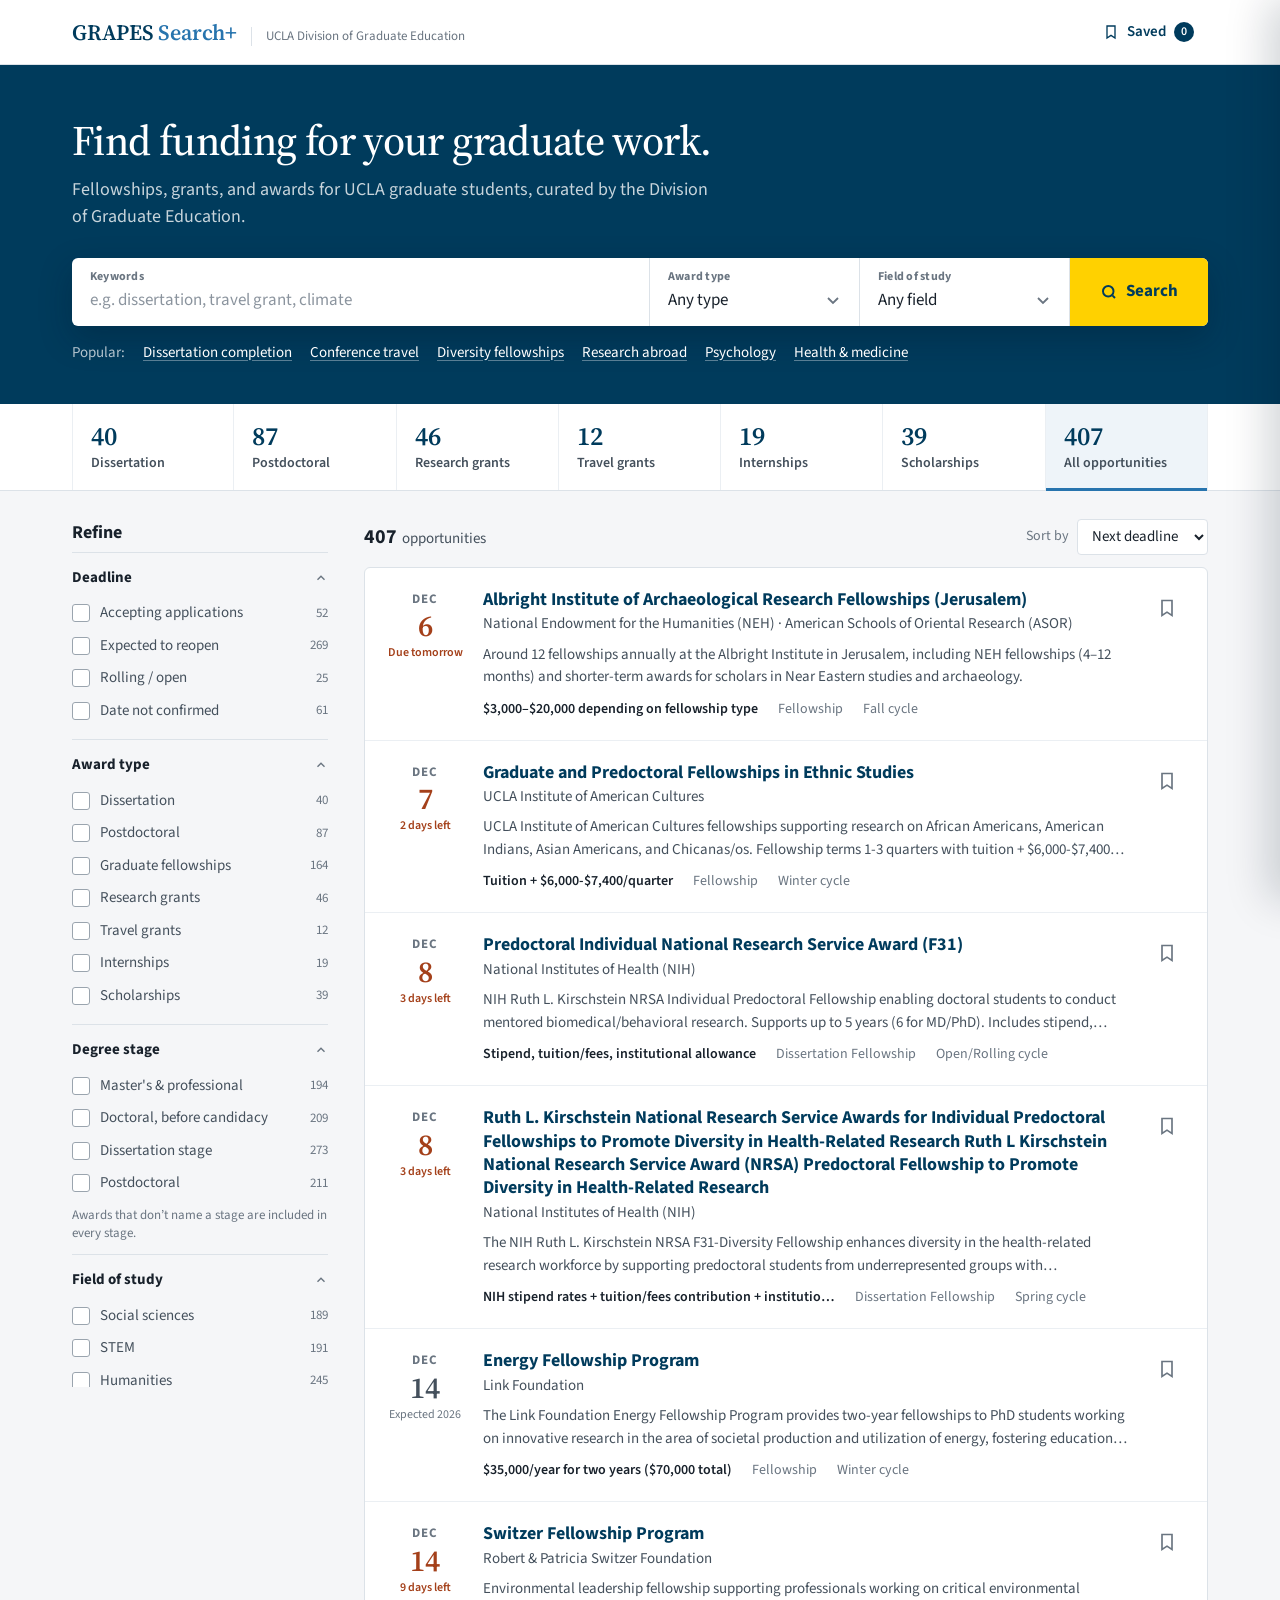
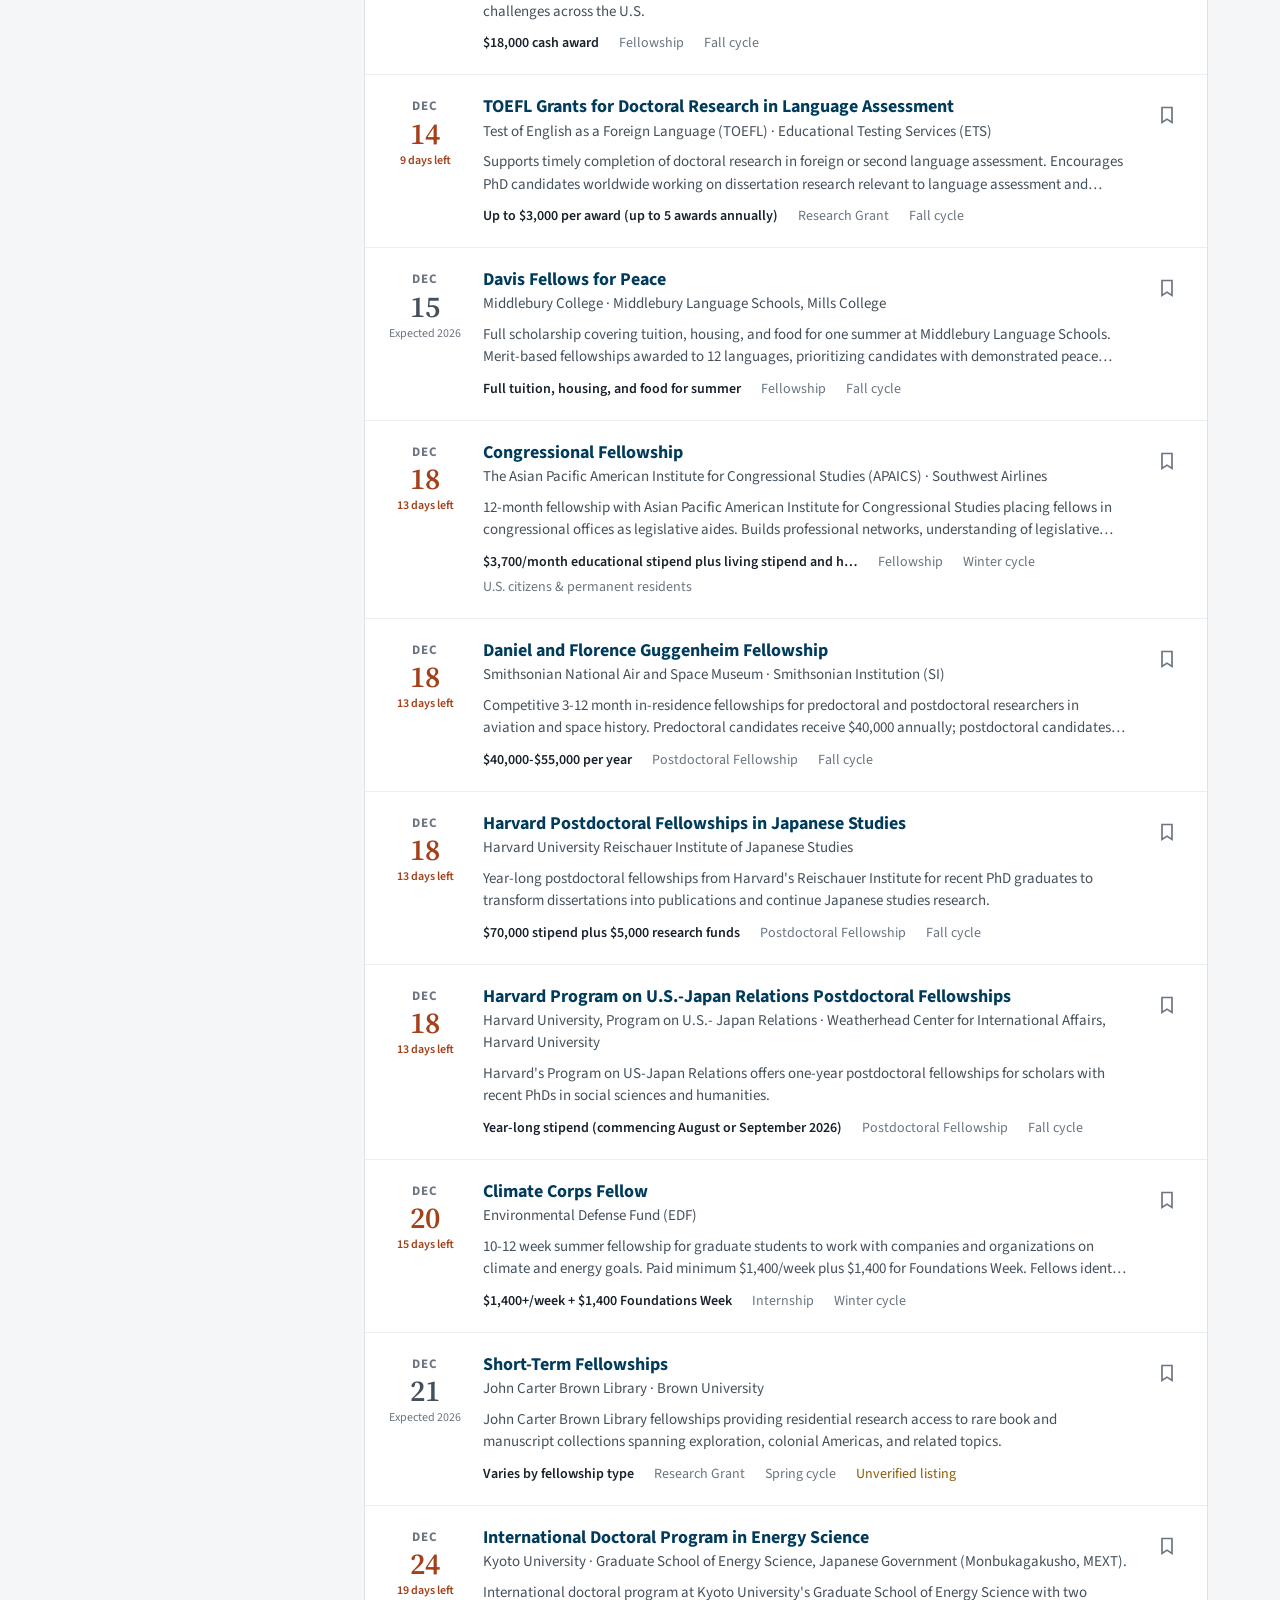
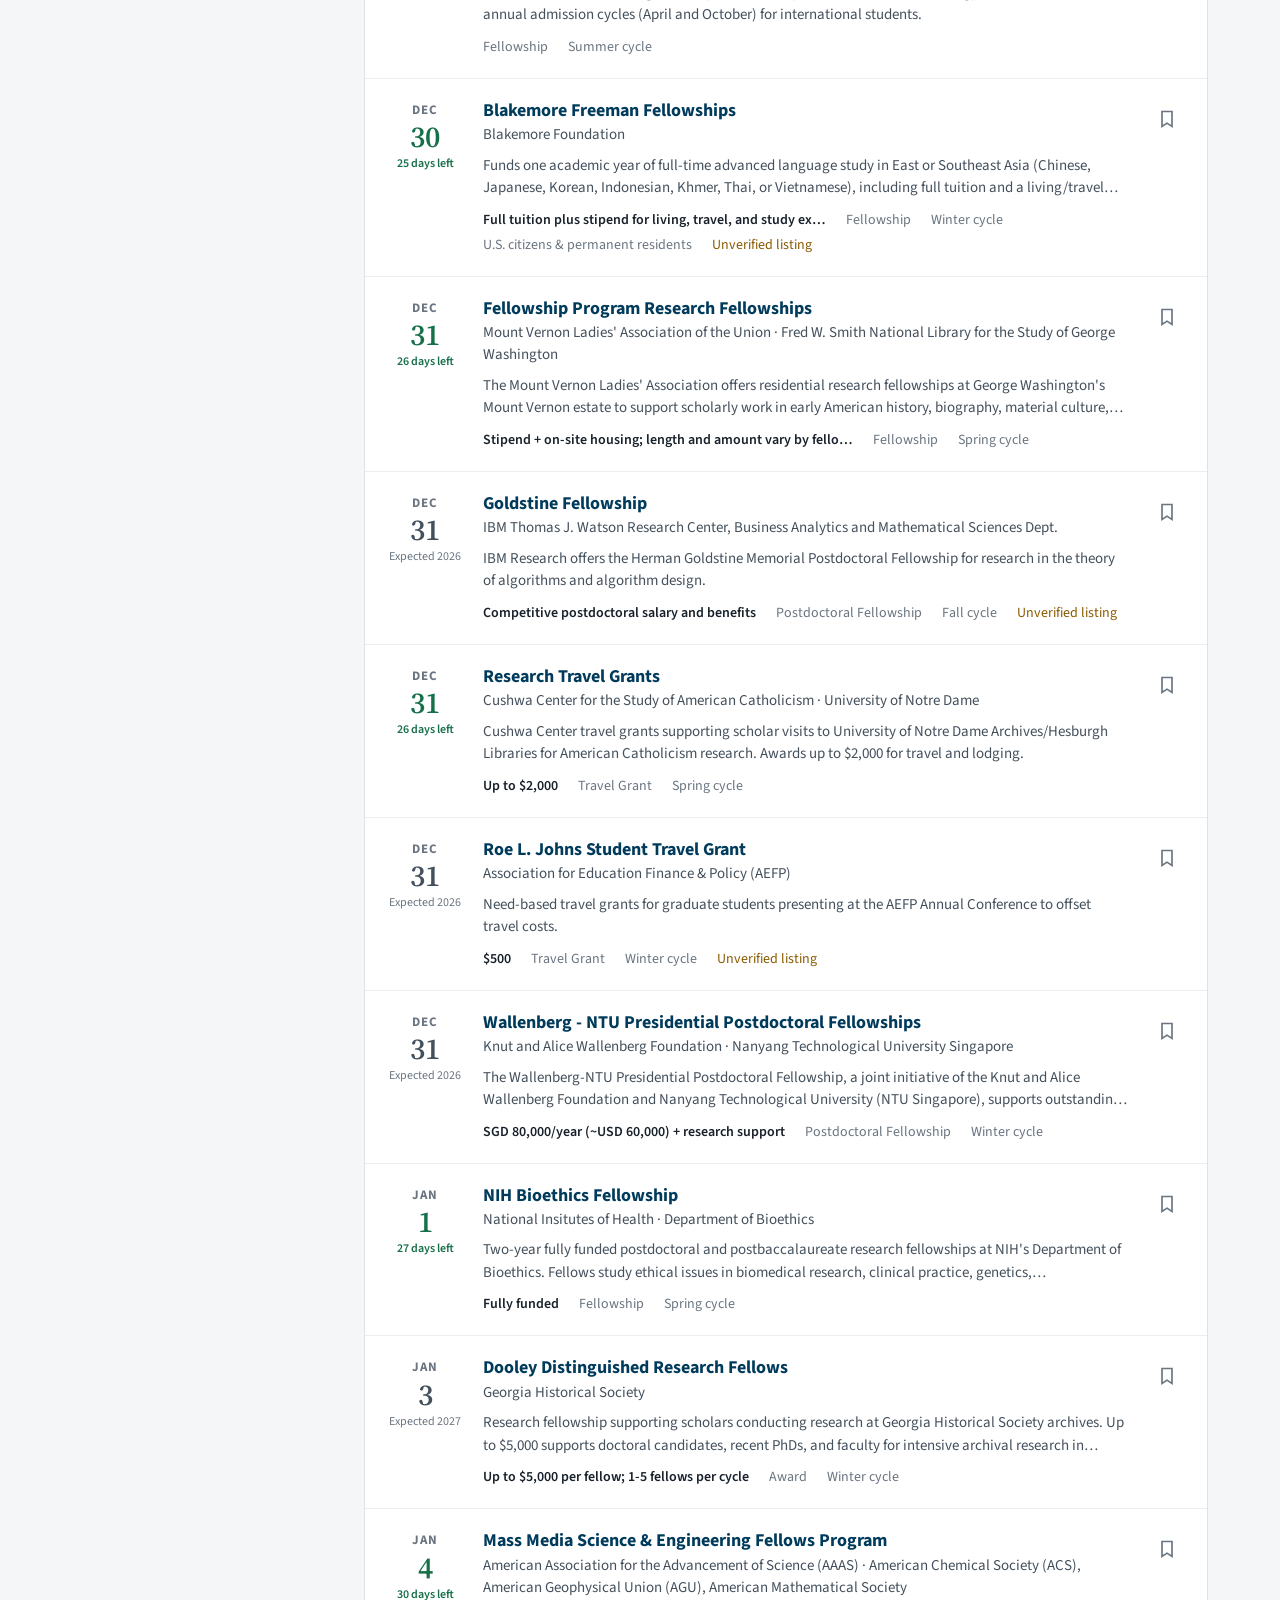
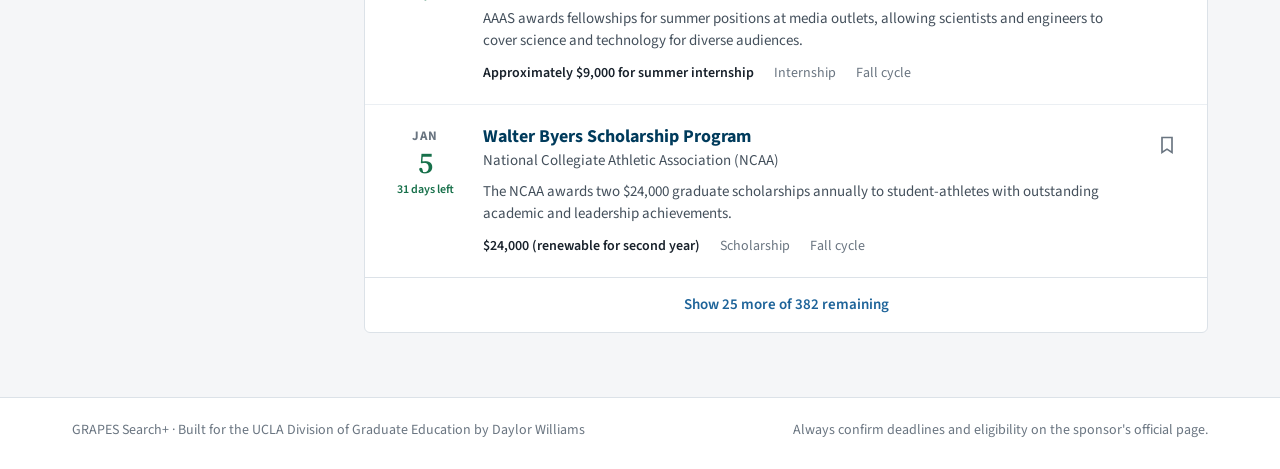
==== commit 80443e65: "Agent research: proposed listing updates" ====
--- a/grapes-fellowship-finder.html
+++ b/grapes-fellowship-finder.html
@@ -370,7 +370,7 @@
 </dialog>
 
 <script>
-const DATA=[{"id":97,"title":"Leo Baeck Institute - DAAD Fellowship","agency1":"Leo Baeck Institute (LBI)","agency2":"German Academic Exchange Service (DAAD)","season":"Fall","deadline":"Nov 01, 2026","deadlineSort":"2026-11-01","deadlinePassed":false,"sortTier":0,"status":"Published","officialUrl":"https://www.lbi.org/about/fellowships/lbi-daad-fellowships/","description":"This fellowship supports PhD candidates and recently awarded PhDs conducting dissertation research on the social, communal, and intellectual history of German-speaking Jewry. Provides financial assistance for research conducted in New York or Germany, with application deadlines in May and November.","eligibility":"PhD candidates and recent PhDs (degree awarded within 4 years); US citizens","amount":"","awardType":"Dissertation Fellowship","enriched":true,"citizenship":"us","levels":["dissertation","postdoc"]},{"id":1078,"title":"Ellison Scholars","agency1":"Ellison Institute of Technology","agency2":"","season":"Fall","deadline":"Dec 01, 2026","deadlineSort":"2026-12-01","deadlinePassed":false,"sortTier":0,"status":"Published","officialUrl":"https://eit.org/education-and-scholarships/graduate/","description":"Ellison Scholars is EIT's flagship scholarship programme, funding doctoral (DPhil/PhD) study at the University of Oxford. Selected scholars directly contribute to EIT projects tackling global challenges through cutting-edge technology, collaborating with world-leading experts.","eligibility":"PhD applicants with outstanding academic record (minimum GPA 3.7/4.0 or equivalent). Skills in computer science, AI, economics, mathematics, robotics, plant sciences, chemistry, biology, engineering, medicine or microbiology preferred.","amount":"","awardType":"Scholarship","enriched":true,"citizenship":"","levels":["phd"]},{"id":159,"title":"Switzer Fellowship Program","agency1":"Robert & Patricia Switzer Foundation","agency2":"","season":"Fall","deadline":"Dec 14, 2026","deadlineSort":"2026-12-14","deadlinePassed":false,"sortTier":0,"status":"Pending","officialUrl":"https://www.switzernetwork.org/fellowship/become-fellow","description":"Environmental leadership fellowship supporting professionals working on critical environmental challenges across the U.S.","eligibility":"Professionals with advanced degree and experience in the environmental field.","amount":"$18,000 cash award","awardType":"Fellowship","enriched":true,"citizenship":"","levels":[],"checked":"2026-10-15","checkedSource":"https://www.switzernetwork.org/fellowship/become-fellow","researched":"2026-10-15"},{"id":1059,"title":"Selected Professions Fellowships","agency1":"American Association of University Women (AAUW)","agency2":"","season":"Fall","deadline":"Sep 30, 2025","deadlineSort":"2025-09-30","deadlinePassed":true,"sortTier":2,"status":"Published","officialUrl":"https://www.aauw.org/resources/programs/selected-professions-fellowship-program/","description":"AAUW Selected Professions Fellowships are awarded to women pursuing full-time study in master's or professional degree programs in which women are underrepresented, including STEM, law, business, and medicine.","eligibility":"U.S. citizens or permanent residents pursuing first master's or professional degree full-time at an accredited U.S. institution. Open to underrepresented fields. Not open to previous AAUW national fellowship recipients.","amount":"$20,000","awardType":"Fellowship","enriched":true,"citizenship":"us","levels":["masters"]},{"id":1119,"title":"Leonard A. Lauder Fellowships in Modern Art","agency1":"Leonard A. Lauder Research Center for Modern Art","agency2":"","season":"Fall","deadline":"Oct 17, 2025","deadlineSort":"2025-10-17","deadlinePassed":true,"sortTier":2,"status":"Published","officialUrl":"https://www.metmuseum.org/opportunities/fellowships/leonard-a-lauder-fellowships-in-modern-art","description":"The Leonard Lauder Research Center for Modern Art at the Metropolitan Museum of Art offers predoctoral, postdoctoral, and dissertation completion fellowships supporting scholarly research on modern art. The center fosters deep engagement with the Met's collections and provides fellows access to curatorial staff, archives, and a vibrant scholarly community in New York City.","eligibility":"Predoctoral candidates must be advanced to candidacy; postdoctoral applicants must hold a PhD. Research must relate to modern art fields relevant to the Met's collections.","amount":"$6,000 travel stipend; additional stipend varies by fellowship type","awardType":"Fellowship","enriched":true,"citizenship":"","levels":["dissertation","postdoc"]},{"id":1120,"title":"Lafayette Fellowship","agency1":"French Embassy in the United States","agency2":"","season":"Fall","deadline":"Nov 30, 2025","deadlineSort":"2025-11-30","deadlinePassed":true,"sortTier":2,"status":"Published","officialUrl":"https://lafayette.villa-albertine.org/","description":"Fully funds American students for one year of master's-level study in France in STEM, humanities, and the arts. Open to both Francophone and non-Francophone candidates with full funding for tuition, living expenses, travel, and inclusion in the French-American Leadership Program.","eligibility":"US bachelor's degree holders under 27 years old obtained within last 3 years; open to all fields including STEM, humanities, and arts","amount":"Full funding for one year of master's study","awardType":"Fellowship","enriched":true,"citizenship":"open","levels":[]},{"id":834,"title":"Jefferson Science Fellowship","agency1":"US Department of State","agency2":"USAID","season":"Fall","deadline":"Oct 15, 2024","deadlineSort":"2024-10-15","deadlinePassed":true,"sortTier":2,"status":"Pending","officialUrl":"https://www.nationalacademies.org/our-work/jefferson-science-fellowships","description":"Jefferson Science Fellowships offer U.S. faculty scientists, engineers, and physicians a one-year immersive experience at the U.S. Department of State or USAID, contributing scientific expertise to foreign policy and international development.","eligibility":"Tenured or similarly ranked faculty at U.S. institutions of higher learning who are U.S. citizens. Must be eligible for security clearance.","amount":"","awardType":"Fellowship","enriched":true,"citizenship":"us","levels":[]},{"id":226,"title":"Newberry Library Short-Term Fellowships","agency1":"The Newberry Library","agency2":"","season":"Fall","deadline":"Dec 04, 2026","deadlineSort":"2026-12-04","deadlinePassed":false,"sortTier":0,"status":"Published","officialUrl":"https://www.newberry.org/research/fellowships/short-term-fellowships","description":"One to two-month residential fellowships for scholars at ABD stage and beyond to investigate specific collection items at the Newberry Library in Chicago. Monthly stipend of $3,000 supports research in humanities and American studies.","eligibility":"Ph.D. candidates (ABD), postdocs, faculty; holders of terminal degrees (MFA, MLIS, MSW, JD); any nationality welcome","amount":"$3,000/month","awardType":"Fellowship","enriched":true,"citizenship":"open","levels":["masters","dissertation","postdoc"]},{"id":1079,"title":"Cornell Atkinson Postdoctoral Fellowship in Sustainability","agency1":"Cornell University","agency2":"","season":"Fall","deadline":"Oct 20, 2026","deadlineSort":"2026-10-20","deadlinePassed":false,"sortTier":0,"status":"Published","officialUrl":"https://atkinson.cornell.edu/grants/postdocs/postdoctoral-fellowships/","description":"Highly selective three-year postdoctoral fellowship enabling early-career scholars to conduct research at the nexus of rigorous academic inquiry and real-world sustainability impact. Recipients work with Cornell faculty mentors and external partner organizations while engaging in professional development through the Sustainability Leadership Program.","eligibility":"Recent PhD holders (no earlier than 2 years prior to start); sustainability-related research; must reside in Ithaca, NY; flexible start between June 1 - September 1, 2026","amount":"Stipend (amount not specified); professional development support","awardType":"Postdoctoral Fellowship","enriched":true,"citizenship":"","levels":["postdoc"]},{"id":404,"title":"Daniel and Florence Guggenheim Fellowship","agency1":"Smithsonian National Air and Space Museum","agency2":"Smithsonian Institution (SI)","season":"Fall","deadline":"Dec 18, 2026","deadlineSort":"2026-12-18","deadlinePassed":false,"sortTier":0,"status":"Published","officialUrl":"https://airandspace.si.edu/get-involved/fellowships/guggenheim","description":"Competitive 3-12 month in-residence fellowships for predoctoral and postdoctoral researchers in aviation and space history. Predoctoral candidates receive $40,000 annually; postdoctoral candidates receive $55,000 annually, with limited additional funds for travel.","eligibility":"Predoctoral (completed coursework/exams, engaged in dissertation); Postdoctoral (PhD within 7 years); research focus on aviation and space history","amount":"$40,000-$55,000 per year","awardType":"Postdoctoral Fellowship","enriched":true,"citizenship":"","levels":["dissertation","postdoc"]},{"id":726,"title":"Davis Fellows for Peace","agency1":"Middlebury College","agency2":"Middlebury Language Schools, Mills College","season":"Fall","deadline":"Dec 15, 2025","deadlineSort":"2025-12-15","deadlinePassed":true,"sortTier":2,"status":"Published","officialUrl":"https://www.middlebury.edu/language-schools/funding/fellowships-scholarships/peace","description":"Full scholarship covering tuition, housing, and food for one summer at Middlebury Language Schools. Merit-based fellowships awarded to 12 languages, prioritizing candidates with demonstrated peace work experience and plans for future conflict resolution and mediation.","eligibility":"Advanced undergraduate or graduate students with strong background in peace work or conflict resolution","amount":"Full tuition, housing, and food for summer","awardType":"Fellowship","enriched":true,"citizenship":"","levels":["masters","phd"]},{"id":268,"title":"Los Angeles Area Health Services Research Training Program","agency1":"University of California, Los Angeles","agency2":"Agency for Healthcare Research Quality (AHRQ)","season":"Fall","deadline":"Aug 01, 2025","deadlineSort":"2025-08-01","deadlinePassed":true,"sortTier":2,"status":"Published","officialUrl":"https://www.ahrq.gov/funding/training-grants/grants/active/t32/T32-ucla.html","description":"A comprehensive training program at UCLA funded by AHRQ supporting pre- and postdoctoral researchers in health services research. Trainees develop expertise in health systems change, health equity, implementation science, and health outcomes measurement.","eligibility":"PhD students and postdoctoral researchers; Health services research; Health policy","amount":"Stipend + tuition support (varies by level)","awardType":"Dissertation Fellowship","enriched":true,"citizenship":"","levels":["phd","dissertation","postdoc"]},{"id":209,"title":"Fellows Program","agency1":"Center for U.S.-Mexican Studies (USMEX)","agency2":"UC San Diego (UCSD), School of International Relations and Pacific Studies (IR/PS)","season":"Fall","deadline":"Jan 22, 2026","deadlineSort":"2026-01-22","deadlinePassed":true,"sortTier":2,"status":"Pending","officialUrl":"https://usmex.ucsd.edu/fellows/index.html","description":"Residential fellowship program for research on Mexico and the U.S.-Mexico relationship. Fellowships range from 2\u20139 months at UC San Diego.","eligibility":"PhD candidates (ABD) and professors on sabbatical.","amount":"Up to $22,500 USD cost-of-living allowance","awardType":"Fellowship","enriched":true,"citizenship":"","levels":["dissertation"],"researched":"2026-10-15"},{"id":668,"title":"Summer Student Fellowships","agency1":"Parkinson's Disease Foundation (PDF)","agency2":"","season":"Fall","deadline":"Dec 04, 2025","deadlineSort":"2025-12-04","deadlinePassed":true,"sortTier":2,"status":"Published","officialUrl":"https://www.parkinson.org/advancing-research/for-researchers/fellowships-early-career-awards","description":"Ten-week summer research fellowships for advanced undergraduates and medical students conducting clinical or laboratory research on Parkinson's disease. Includes $4,000 award with optional $1,000 travel funding to present research at scientific conferences.","eligibility":"Undergraduate and medical students; must have identified mentor; national and international applicants welcomed","amount":"$4,000 (plus optional $1,000 travel)","awardType":"Fellowship","enriched":true,"citizenship":"open","levels":["masters"]},{"id":914,"title":"Center for Engaged Scholarship Dissertation Fellowships","agency1":"The Center for Engaged Scholarship","agency2":"","season":"Fall","deadline":"Dec 01, 2025","deadlineSort":"2025-12-01","deadlinePassed":true,"sortTier":2,"status":"Published","officialUrl":"https://cescholar.org/","description":"Fellowships for PhD students in social sciences and humanities who have completed coursework and dissertation proposal, with only dissertation writing remaining. Awards support research on engaged scholarship addressing social justice, climate change, environmental sustainability, and inequality topics.","eligibility":"PhD students advanced to candidacy; social sciences, humanities, and interdisciplinary fields (anthropology, economics, geography, history, political science, sociology, ethnic studies, women's studies, American studies)","amount":"$25,000 over 9 months","awardType":"Dissertation Fellowship","enriched":true,"citizenship":"","levels":["dissertation"]},{"id":1083,"title":"Postdoctoral Fellowship in California Conservation Science","agency1":"La Kretz Center for California Conservation Science","agency2":"UCLA","season":"Fall","deadline":"Sep 15, 2025","deadlineSort":"2025-09-15","deadlinePassed":true,"sortTier":2,"status":"Published","officialUrl":"https://www.ioes.ucla.edu/jobs/the-2027-ucla-la-kretz-center-postdoctoral-fellowship-in-california-conservation-science/","description":"Two-year postdoctoral fellowship supporting innovative research at the interface of applied and basic science for conservation of California's species, environments, and ecological communities. Includes salary, benefits, and $7,500 research/travel allowance.","eligibility":"Postdoctoral researchers with PhDs; research must focus on California conservation in any discipline with scientific underpinnings for conservation","amount":"Competitive salary, full benefits, and $7,500 research/travel allowance","awardType":"Postdoctoral Fellowship","enriched":true,"citizenship":"","levels":["postdoc"]},{"id":372,"title":"AIIS Research Fellowships","agency1":"American Institute of Indian Studies (AIIS)","agency2":"The Smithsonian Institution, The U.S. State Department","season":"Fall","deadline":"Nov 19, 2026","deadlineSort":"2026-11-19","deadlinePassed":false,"sortTier":0,"status":"Pending","officialUrl":"https://www.indiastudies.org/research-fellowship-programs/","description":"Fellowships for scholars, graduate students, and artists in Indian studies including Junior ($7,000), Senior, and Early Career fellowships.","eligibility":"Doctoral candidates, scholars with PhD, artists, and professionals; non-U.S. citizens eligible if at U.S. institution.","amount":"$7,000 (Junior); varies for Senior","awardType":"Fellowship","enriched":true,"citizenship":"open","levels":["dissertation","postdoc"]},{"id":42,"title":"Career Awards for Medical Scientists","agency1":"Burroughs Wellcome Fund (BWF)","agency2":"","season":"Fall","deadline":"Sep 30, 2026","deadlineSort":"2026-09-30","deadlinePassed":true,"sortTier":2,"status":"Published","officialUrl":"https://www.bwfund.org/grants/biomedical-sciences/career-awards-for-medical-scientists/","description":"A highly competitive five-year award providing $700,000 to physician-scientists transitioning from postdoctoral training to faculty independence. Recipients gain mentorship, networking opportunities, and career development support from the Burroughs Wellcome Fund.","eligibility":"Physician-scientists (MD/DO); US citizens and permanent residents; 2+ years postdoctoral research","amount":"$700,000 over 5 years","awardType":"Award","enriched":true,"citizenship":"us","levels":["postdoc"]},{"id":34,"title":"Career Development Program (CDP)","agency1":"Leukemia and Lymphoma Society (LLS)","agency2":"","season":"Fall","deadline":"Nov 15, 2025","deadlineSort":"2025-11-15","deadlinePassed":true,"sortTier":2,"status":"Published","officialUrl":"https://www.lls.org/research/career-development-program-cdp","description":"Leukemia & Lymphoma Society program supporting researchers at early career stages in blood cancer research. Provides salary support, research allowance, and mentorship for researchers pursuing academic careers.","eligibility":"Postdocs (3 years or less), Special Fellows (3-5 years postdoc experience), faculty (tenure-track below full professor)","amount":"$65,000-$75,000/year","awardType":"Dissertation Fellowship","enriched":true,"citizenship":"","levels":["dissertation","postdoc"]},{"id":75,"title":"Luce Scholars Program","agency1":"The Henry Luce Foundation","agency2":"","season":"Fall","deadline":"Sep 08, 2026","deadlineSort":"2026-09-08","deadlinePassed":true,"sortTier":2,"status":"Published","officialUrl":"https://lucescholars.org/","description":"Highly competitive leadership development fellowship offering 18 emerging leaders with immersive professional experiences and language training in Asia. Provides stipends, language training, and individualized professional placement for one year of transformative work experience.","eligibility":"U.S. citizens or permanent residents; graduating seniors, recent graduates, or young professionals under age 33; bachelor's degree required","amount":"Stipends plus language training and placement support","awardType":"Fellowship","enriched":true,"citizenship":"us","levels":[]},{"id":541,"title":"John F. Kennedy Library Foundation Fellowships and Grants","agency1":"John F. Kennedy Library Foundation","agency2":"John F. Kennedy Presidential Library and Museum","season":"Fall","deadline":"Sep 30, 2026","deadlineSort":"2026-09-30","deadlinePassed":true,"sortTier":2,"status":"Published","officialUrl":"https://www.jfklibrary.org/archives/research-fellowships-grants","description":"Multiple named research fellowships and grants for scholars using the JFK Library archives. Opportunities include fellowships for research on foreign policy, domestic policy, immigration policy, and natural resources conservation, with awards ranging from $3,100-$5,000.","eligibility":"Scholars and students; must utilize JFK Library archival materials; various subject restrictions by fellowship","amount":"$3,100-$5,000","awardType":"Research Grant","enriched":true,"citizenship":"","levels":[]},{"id":44,"title":"LSRF Fellowship","agency1":"Life Sciences Research Foundation (LSRF)","agency2":"","season":"Fall","deadline":"Oct 01, 2026","deadlineSort":"2026-10-01","deadlinePassed":true,"sortTier":2,"status":"Published","officialUrl":"https://lsrf.org/","description":"A prestigious three-year postdoctoral fellowship providing $255,000 ($85,000/year) to support research in all areas of life sciences. The Life Sciences Research Foundation funds approximately 15-25 fellows annually from over 1,000 applications.","eligibility":"Postdoctoral researchers; US citizens and foreign applicants; All life sciences fields","amount":"$255,000 total ($85,000/year); $79,000 salary + $6,000 research allowance per year","awardType":"Postdoctoral Fellowship","enriched":true,"citizenship":"us","levels":["postdoc"]},{"id":47,"title":"Fellowships at the Wilson Center","agency1":"Woodrow Wilson International Center for Scholars","agency2":"","season":"Fall","deadline":"Sep 30, 2026","deadlineSort":"2026-09-30","deadlinePassed":true,"sortTier":2,"status":"Published","officialUrl":"https://www.wilsoncenter.org/research-fellowship","description":"Nine-month residential fellowships at the Woodrow Wilson International Center for Scholars in Washington, D.C. Fellows conduct research and engage with policymakers across broad range of social sciences and humanities disciplines.","eligibility":"Ph.D. holders and practitioners with equivalent professional achievement; citizens or permanent residents of any country; fluent in English","amount":"$90,000","awardType":"Fellowship","enriched":true,"citizenship":"open","levels":["postdoc"]},{"id":69,"title":"Society for the Humanities Fellowship","agency1":"Society for the Humanities at Cornell University","agency2":"","season":"Fall","deadline":"Sep 01, 2026","deadlineSort":"2026-09-01","deadlinePassed":true,"sortTier":2,"status":"Published","officialUrl":"https://societyhumanities.as.cornell.edu/fellowships","description":"Year-long residential fellowship at Cornell for scholars and artists conducting research reflecting the 2026-27 theme of 'Survival.' Multiple fellowship types available including General Society Fellowships ($64,000), Mellon Graduate Fellowships (tuition waiver + $35,661 stipend), and Mellon Postdoctoral Fellowships ($64,000/year for two years).","eligibility":"Graduate students and postdoctoral scholars; research must relate to 2026-27 theme of Survival; interdisciplinary approaches welcomed","amount":"$35,661 - $64,000 depending on fellowship type","awardType":"Fellowship","enriched":true,"citizenship":"","levels":["masters","phd","postdoc"]},{"id":96,"title":"Lawrence Fellowship","agency1":"Lawrence Livermore National Laboratory (LLNL)","agency2":"","season":"Fall","deadline":"Oct 01, 2026","deadlineSort":"2026-10-01","deadlinePassed":true,"sortTier":2,"status":"Published","officialUrl":"https://st.llnl.gov/opportunities/postdocs/postdoc-program/lawrence-fellowship","description":"Highly competitive fellowship supporting exceptional postdoctoral researchers across all technical disciplines at Lawrence Livermore National Laboratory.","eligibility":"PhD or near-PhD completion required; no citizenship restriction; 2-4 awards annually.","amount":"$12,235/month; 3-year appointment","awardType":"Postdoctoral Fellowship","enriched":true,"citizenship":"","levels":["postdoc"]},{"id":451,"title":"Graduate Research Student Internships (GRSI)","agency1":"Oak Ridge Institute for Science and Education (ORISE)","agency2":"Oak Ridge National Laboratory (ORNL)","season":"Fall","deadline":"Oct 23, 2026","deadlineSort":"2026-10-23","deadlinePassed":false,"sortTier":0,"status":"Published","officialUrl":"https://orise.orau.gov/internships-fellowships/graduates.html","description":"Summer, fall, and spring internship programs at Oak Ridge National Laboratory for graduate students in STEM disciplines. Expands expertise through laboratory research experience beyond traditional university settings.","eligibility":"Master's or doctoral degree-seeking students; minimum 3.0 GPA; U.S. citizen or Lawful Permanent Resident; completed first term of graduate program","amount":"Biweekly stipend based on education level; travel reimbursement up to $1,000 for those 50+ miles away","awardType":"Internship","enriched":true,"citizenship":"us","levels":["masters","phd"]},{"id":59,"title":"Society of Fellows in Critical Bibliography","agency1":"Rare Book School, University of Virginia","agency2":"","season":"Fall","deadline":"Oct 01, 2026","deadlineSort":"2026-10-01","deadlinePassed":true,"sortTier":2,"status":"Published","officialUrl":"https://rarebookschool.org/sofcb/","description":"Community of scholars working to advance the study of texts, images, and artifacts as material objects across disciplines. Fellows work collaboratively with Rare Book School staff to develop scholarly expertise in bibliography and material culture studies.","eligibility":"Librarians, archivists, curators, doctoral students, independent scholars, tenure-track and postdoctoral faculty; various levels of advancement","amount":"Support provided through fellowship program; specifics vary","awardType":"Fellowship","enriched":true,"citizenship":"","levels":["phd","postdoc"]},{"id":66,"title":"NAEd/Spencer Dissertation Fellowship Program","agency1":"National Academy of Education (NAEd)","agency2":"The Spencer Foundation","season":"Fall","deadline":"Oct 08, 2026","deadlineSort":"2026-10-08","deadlinePassed":true,"sortTier":2,"status":"Pending","officialUrl":"https://naeducation.org/naed-spencer-dissertation-fellowship/","description":"Supports dissertation writing for education research projects; fellows must complete pre-dissertation requirements by June 1, 2026.","eligibility":"PhD candidates in education research; must be ABD by application deadline.","amount":"$27,500","awardType":"Dissertation Fellowship","enriched":true,"citizenship":"","levels":["dissertation"],"researched":"2026-10-15"},{"id":61,"title":"Scoville Peace Fellowship","agency1":"The Herbert Scoville Jr. Peace Fellowship","agency2":"","season":"Fall","deadline":"Feb 27, 2026","deadlineSort":"2026-02-27","deadlinePassed":true,"sortTier":2,"status":"Pending","officialUrl":"https://scoville.org/apply/","description":"Fully-funded fellowship in Washington, DC for graduate students and recent graduates to work on peace and national security issues.","eligibility":"Recent college graduates and graduate students interested in peace and security work.","amount":"Salary, health insurance, and travel covered","awardType":"Fellowship","enriched":true,"citizenship":"","levels":["masters","phd"],"researched":"2026-10-15"},{"id":45,"title":"Mentored Research Scientist Development Awards","agency1":"National Human Genome Research Institute (NHGRI)","agency2":"National Institutes of Health (NIH)","season":"Fall","deadline":"Feb 12, 2027","deadlineSort":"2027-02-12","deadlinePassed":false,"sortTier":0,"status":"Pending","officialUrl":"https://www.genome.gov/careers-training/NHGRI-Funding-Opportunities-Training-Career-Development","description":"NHGRI career development award providing salary and research support for 3\u20135 years of intensive research career development under an experienced mentor.","eligibility":"Researchers at NIH-funded institutions with doctoral degree and a qualified mentor.","amount":"Salary and research support for 3\u20135 years","awardType":"Research Grant","enriched":true,"citizenship":"","levels":["postdoc"],"checked":"2026-10-15","checkedSource":"https://grants.nih.gov/grants/guide/pa-files/PA-24-176.html","researched":"2026-10-15"},{"id":55,"title":"Albright Institute of Archaeological Research Fellowships (Jerusalem)","agency1":"National Endowment for the Humanities (NEH)","agency2":"American Schools of Oriental Research (ASOR)","season":"Fall","deadline":"Dec 06, 2026","deadlineSort":"2026-12-06","deadlinePassed":false,"sortTier":0,"status":"Pending","officialUrl":"https://aiar.org/fellowships","description":"Around 12 fellowships annually at the Albright Institute in Jerusalem, including NEH fellowships (4\u201312 months) and shorter-term awards for scholars in Near Eastern studies and archaeology.","eligibility":"U.S., Israeli, Palestinian and international scholars in archaeology and related Near Eastern studies.","amount":"$3,000\u2013$20,000 depending on fellowship type","awardType":"Fellowship","enriched":true,"citizenship":"open","levels":[],"checked":"2026-10-15","checkedSource":"https://aiar.org/fellowships/","researched":"2026-10-15"},{"id":23,"title":"Graduate Study Scholarship Master Study in Germany","agency1":"German Academic Exchange Service (DAAD)","agency2":"","season":"Fall","deadline":"Oct 30, 2026","deadlineSort":"2026-10-30","deadlinePassed":false,"sortTier":0,"status":"Published","officialUrl":"https://www2.daad.de/deutschland/stipendium/datenbank/en/21148-scholarship-database/?detail=50026200","description":"Scholarships for highly qualified (under-)graduates pursuing full Master's degree programs at German universities. Funded by the German Federal Foreign Office, supporting 10-24 months of study in Germany.","eligibility":"Bachelor's or Diplom degree holders (or near completion); any academic discipline; students at German universities","amount":"\u20ac992-\u20ac1,300 monthly (varies by program) plus travel allowance and insurance","awardType":"Fellowship","enriched":true,"citizenship":"","levels":["masters"]},{"id":87,"title":"Research Grants in Germany","agency1":"German Academic Exchange Service (DAAD)","agency2":"","season":"Fall","deadline":"Nov 01, 2026","deadlineSort":"2026-11-01","deadlinePassed":false,"sortTier":0,"status":"Published","officialUrl":"https://www.daad.org/en/find-funding/graduate-opportunities/research-grants/german-studies-research-grants/","description":"Grants for undergraduate and graduate students nominated by supervising professors to conduct research on modern German cultural, political, historical, economic and social affairs. Support includes $2,000-$3,000 toward travel and accommodation for 1-2 months research in Germany.","eligibility":"Undergraduate (3rd year+) and graduate students with 2+ years college German and 3+ German Studies courses; nominated by professor","amount":"$2,000-$3,000","awardType":"Research Grant","enriched":true,"citizenship":"","levels":["masters","phd"]},{"id":56,"title":"Hench Post-Dissertation Fellowship","agency1":"American Antiquarian Society (AAS)","agency2":"","season":"Fall","deadline":"Oct 15, 2026","deadlineSort":"2026-10-15","deadlinePassed":false,"sortTier":0,"status":"Published","officialUrl":"https://www.americanantiquarian.org/12-month-residential/hench-post-dissertation-fellowship","description":"One-year residential fellowship at American Antiquarian Society for early-career scholars to revise dissertations for publication. Includes manuscript review by leading scholars and $44,000 stipend.","eligibility":"Scholars within 3 years of Ph.D. completion; research in American history, literature, and culture through 1900","amount":"$44,000","awardType":"Postdoctoral Fellowship","enriched":true,"citizenship":"","levels":["dissertation","postdoc"]},{"id":64,"title":"Residential Fellowships","agency1":"National Humanities Center","agency2":"","season":"Fall","deadline":"Oct 03, 2026","deadlineSort":"2026-10-03","deadlinePassed":true,"sortTier":2,"status":"Published","officialUrl":"https://nationalhumanitiescenter.org/scholarly-programs/","description":"Prestigious fellowships for advanced study in art history, classics, history, languages and literature, musicology, philosophy, and humanities at Research Triangle Park in North Carolina. Provides environment for individual research with intellectual discussion among scholars.","eligibility":"Terminal degree holders (PhD, MFA, etc.) at least 5 years prior; faculty at research universities, liberal arts colleges, HBCUs, HSIs, and international scholars; independent scholars welcome","amount":"Over $1,570,000 in total fellowships awarded; varies by fellowship length (semester or year)","awardType":"Fellowship","enriched":true,"citizenship":"open","levels":["postdoc"]},{"id":65,"title":"Grants-in-Aid of Research Program","agency1":"Sigma Xi, The Scientific Research Honor Society","agency2":"","season":"Fall","deadline":"Oct 01, 2026","deadlineSort":"2026-10-01","deadlinePassed":true,"sortTier":2,"status":"Published","officialUrl":"https://www.sigmaxi.org/programs/grants-in-aid-of-research","description":"Sigma Xi program supporting undergraduate and graduate student research across all scientific disciplines. Awards range from $500-$5,000 for Sigma Xi members (higher amounts for astronomy and vision research) and up to $1,000 for non-members.","eligibility":"Undergraduate and graduate students in degree-seeking programs; open to Sigma Xi members and non-members","amount":"$500 - $5,000","awardType":"Research Grant","enriched":true,"citizenship":"","levels":["masters","phd"]},{"id":110,"title":"The Woodrow Wilson Doctoral Dissertation Fellowship In Women's Studies","agency1":"The Woodrow Wilson National Fellowship Foundation","agency2":"","season":"Fall","deadline":"Nov 01, 2026","deadlineSort":"2026-11-01","deadlinePassed":false,"sortTier":0,"status":"Pending","officialUrl":"https://citizensandscholars.org/dissertation-fellowship-in-womens-studies/","description":"Supports final-year dissertation writing for PhD candidates in humanities and social sciences on women and gender topics; now administered by Institute for Citizens & Scholars.","eligibility":"PhD candidates at U.S. institutions who will complete dissertations during the fellowship year.","amount":"$5,000","awardType":"Dissertation Fellowship","enriched":true,"citizenship":"","levels":["dissertation"],"researched":"2026-10-15"},{"id":210,"title":"American Concrete Institute Foundation Fellowship","agency1":"American Concrete Institute (ACI) Foundation Scholarship Council","agency2":"American Concrete Institute (ACI)","season":"Fall","deadline":"Nov 01, 2026","deadlineSort":"2026-11-01","deadlinePassed":false,"sortTier":0,"status":"Pending","officialUrl":"https://www.acifoundation.org/scholarships.aspx","description":"Fellowship for full-time students in concrete-related degree programs, including a $10,000 stipend and paid travel to two ACI Conventions.","eligibility":"Full-time students enrolled in concrete-related degree programs at accredited institutions in U.S. or Canada.","amount":"$10,000 stipend plus convention travel","awardType":"Fellowship","enriched":true,"citizenship":"","levels":[]},{"id":296,"title":"American Cancer Society Postdoctoral Fellowships","agency1":"American Cancer Society (ACS)","agency2":"","season":"Fall","deadline":"Dec 01, 2026","deadlineSort":"2026-12-01","deadlinePassed":false,"sortTier":0,"status":"Published","officialUrl":"https://www.cancer.org/research/we-fund-cancer-research/apply-research-grant/grant-types/postdoctoral-fellowships.html","description":"American Cancer Society fellowships for new investigators in cancer research training programs. Offers progressive stipends over three years and $4,000 annual allowance for professional development.","eligibility":"U.S. citizens or authorized non-citizens; postdoctoral position; Ph.D./terminal degree within 3 years or 3 years or fewer postdoc research training","amount":"$66,000-$70,000/year","awardType":"Postdoctoral Fellowship","enriched":true,"citizenship":"open","levels":["postdoc"]},{"id":385,"title":"Mathematical Sciences Postdoctoral Research Fellowships (MSPRF)","agency1":"National Science Foundation (NSF)","agency2":"","season":"Fall","deadline":"Oct 21, 2026","deadlineSort":"2026-10-21","deadlinePassed":false,"sortTier":0,"status":"Published","officialUrl":"https://www.nsf.gov/funding/opportunities/msprf-mathematical-sciences-postdoctoral-research-fellowships","description":"Supports future leaders in mathematics and statistics through postdoctoral research in areas of mathematics and statistics. Provides affiliation with host institution and sponsoring scientist mentoring for both research and training.","eligibility":"Recent PhD holders in mathematics or statistics; no prior NSF PI awards; must have doctoral degree before fellowship start","amount":"Varies based on fellowship option; supports research in mathematics and statistics","awardType":"Postdoctoral Fellowship","enriched":true,"citizenship":"","levels":["postdoc"]},{"id":449,"title":"Dissertation Fellowships for Republic of China Students Abroad","agency1":"Chiang Ching-kuo Foundation for International Scholarly Exchange","agency2":"","season":"Fall","deadline":"Oct 15, 2026","deadlineSort":"2026-10-15","deadlinePassed":false,"sortTier":0,"status":"Published","officialUrl":"http://www.cckf.org/en/programs/american/MDF","description":"Supports doctoral candidates who are Republic of China citizens completing dissertation research at accredited universities in the Americas. Focuses on topics related to Chinese culture, society, development of the ROC, or Taiwan Studies in humanities and social sciences.","eligibility":"ROC citizens completing PhD dissertations; graduates of ROC universities; no foreign permanent residence; accredited universities in Americas","amount":"Varies; typically supports final dissertation phase","awardType":"Dissertation Fellowship","enriched":true,"citizenship":"other","levels":["dissertation"]},{"id":466,"title":"TOEFL Grants for Doctoral Research in Language Assessment","agency1":"Test of English as a Foreign Language (TOEFL)","agency2":"Educational Testing Services (ETS)","season":"Fall","deadline":"Dec 14, 2026","deadlineSort":"2026-12-14","deadlinePassed":false,"sortTier":0,"status":"Published","officialUrl":"https://www.ets.org/toefl/grants/doctoral-research-grant-language-assessment.html","description":"Supports timely completion of doctoral research in foreign or second language assessment. Encourages PhD candidates worldwide working on dissertation research relevant to language assessment and evaluation.","eligibility":"PhD candidates worldwide; dissertation research in foreign or second language assessment; any language acceptable","amount":"Up to $3,000 per award (up to 5 awards annually)","awardType":"Research Grant","enriched":true,"citizenship":"open","levels":["dissertation"]},{"id":547,"title":"BPI Polikoff-Gautreaux Fellowship","agency1":"Business and Professional People for Public Interest (BPI)","agency2":"","season":"Fall","deadline":"Oct 28, 2023","deadlineSort":"2023-10-28","deadlinePassed":true,"sortTier":2,"status":"Pending","officialUrl":"https://impactforequity.org/work-with-us/polikoff-gautreaux-fellowship/","description":"The BPI Polikoff-Gautreaux Fellowship provides recent law or policy school graduates with hands-on experience in public interest law and advocacy, working in criminal legal system or housing at Impact for Equity in Chicago.","eligibility":"Recent law or policy school (graduate level) graduates. Must be within 5 years of graduation at fellowship start. Two-year term.","amount":"","awardType":"Fellowship","enriched":true,"citizenship":"","levels":[]},{"id":656,"title":"World Politics and Statecraft Fellowship","agency1":"Smith Richardson Foundation (SRF)","agency2":"University of Wisconsin-Madison (UW), Department of History","season":"Fall","deadline":"Oct 05, 2026","deadlineSort":"2026-10-05","deadlinePassed":true,"sortTier":2,"status":"Pending","officialUrl":"https://www.srf.org/programs/international-security-foreign-policy/world-politics-statecraft-fellowship/","description":"Smith Richardson Foundation supports PhD dissertation research on American foreign policy, international relations, and strategic studies. Up to 20 grants awarded annually.","eligibility":"Full-time PhD students at U.S. universities who have completed coursework and passed qualifying exams.","amount":"$10,000","awardType":"Dissertation Fellowship","enriched":true,"citizenship":"","levels":["phd","dissertation"]},{"id":120,"title":"Luce/ACLS Dissertation Fellowships in American Art","agency1":"Henry Luce Foundation","agency2":"American Council of Learned Societies (ACLS)","season":"Fall","deadline":"Oct 28, 2026","deadlineSort":"2026-10-28","deadlinePassed":false,"sortTier":0,"status":"Published","officialUrl":"https://www.acls.org/competitions/luce-acls-dissertation-fellowships-in-american-art/","description":"Luce/ACLS Dissertation Fellowships in American Art support doctoral students at any stage of PhD dissertation research or writing in art history or related fields such as Native American studies or ethnic studies.","eligibility":"Doctoral students at U.S. universities in art history or related fields who have completed all PhD requirements except the dissertation. Open to U.S. citizens, permanent residents, DACA recipients, asylees, refugees, and TPS holders.","amount":"$42,500 ($38,000 stipend + $4,500 travel/research allowance)","awardType":"Dissertation Fellowship","enriched":true,"citizenship":"us","levels":["phd","dissertation"]},{"id":50,"title":"Diversity Fellowship Program","agency1":"American Political Science Association (APSA)","agency2":"","season":"Fall","deadline":"Oct 25, 2026","deadlineSort":"2026-10-25","deadlinePassed":false,"sortTier":0,"status":"Published","officialUrl":"https://apsanet.org/diversity/diversity-fellowship-program/","description":"APSA program awarding fellowships to students from underrepresented backgrounds in political science. Fall awards support doctoral program entry; Spring awards support pre-dissertation graduate students.","eligibility":"Underrepresented students in political science; focus on race, ethnicity, gender, systemic racism, LGBTQ, disability, indigenous politics","amount":"$2,000-$5,000","awardType":"Fellowship","enriched":true,"citizenship":"","levels":[]},{"id":123,"title":"Killam Postdoctoral Research Fellowship","agency1":"Izaak Walton Killam Memorial Fund for Advanced Studies","agency2":"University of British Columbia (UBC)","season":"Fall","deadline":"Nov 06, 2026","deadlineSort":"2026-11-06","deadlinePassed":false,"sortTier":0,"status":"Published","officialUrl":"https://www.postdocs.ubc.ca/award/killam-postdoctoral-research-fellowship","description":"Prestigious postdoctoral fellowship from the Izaak Walton Killam Memorial Fund bringing outstanding international scholars to UBC for innovative research. Provides $60,000 annual stipend for maximum two years with preference for first-time postdoctoral fellows.","eligibility":"Hold PhD or equivalent; not currently in tenure-track position; temporary/term faculty eligible; any nationality","amount":"$60,000 annually","awardType":"Postdoctoral Fellowship","enriched":true,"citizenship":"open","levels":["postdoc"]},{"id":578,"title":"Ray D. Wolfe Postdoctoral Fellowships","agency1":"University of Toronto (UToronto)","agency2":"Centre for Jewish Studies (CJS)","season":"Fall","deadline":"","deadlineSort":"9999-12-31","deadlinePassed":false,"sortTier":1,"status":"Pending","officialUrl":"https://www.jewishstudies.utoronto.ca/about-us/employment-opportunities/postdoctoral-fellow-positions","description":"Two-year postdoctoral fellowship at the University of Toronto for Jewish Studies research; fellows teach one course per term and deliver one public lecture.","eligibility":"Scholars engaged in research on Jewish history, culture, literature, or thought; open to all nationalities.","amount":"$61,000 CAD/year plus $1,000 research support","awardType":"Postdoctoral Fellowship","enriched":true,"citizenship":"open","levels":["postdoc"]},{"id":112,"title":"NSF Graduate Research Fellowship Program","agency1":"National Science Foundation (NSF)","agency2":"","season":"Fall","deadline":"Oct 19, 2026","deadlineSort":"2026-10-19","deadlinePassed":false,"sortTier":0,"status":"Published","officialUrl":"https://www.nsf.gov/funding/opportunities/grfp-nsf-graduate-research-fellowship-program","description":"Recognizes and supports outstanding graduate students pursuing full-time research-based master's and doctoral degrees in science, technology, engineering, and mathematics including STEM education. Oldest graduate fellowship program at NSF, established in 1952.","eligibility":"U.S. citizens, nationals, or permanent residents; full-time STEM graduate students; less than one academic year completed; never previously accepted GRFP","amount":"$37,000 annual stipend plus $16,000 annual cost of education allowance for three years within five-year fellowship","awardType":"Fellowship","enriched":true,"citizenship":"us","levels":["masters","phd"]},{"id":390,"title":"CfA Postdoctoral Fellowship","agency1":"Harvard-Smithsonian Center for Astrophysics (CFA)","agency2":"","season":"Fall","deadline":"Oct 15, 2026","deadlineSort":"2026-10-15","deadlinePassed":false,"sortTier":0,"status":"Published","officialUrl":"https://www.cfa.harvard.edu/opportunities/fellowships-visiting-scientist-positions/cfa-fellowship","description":"The CfA Postdoctoral Fellowship supports innovative astrophysics research by offering early-career researchers full access to the unique facilities and resources of the Center for Astrophysics | Harvard & Smithsonian, including observing time on MMT, Magellan Telescopes, and the Submillimeter Array.","eligibility":"English-speaking citizens from any nation within 2 years of equivalent full-time post-PhD research experience at fellowship start. Three-year appointment.","amount":"","awardType":"Postdoctoral Fellowship","enriched":true,"citizenship":"","levels":["postdoc"]},{"id":391,"title":"Clay Postdoctoral Fellowship","agency1":"Harvard-Smithsonian Center for Astrophysics","agency2":"Smithsonian Astrophysical Observatory","season":"Fall","deadline":"Oct 15, 2026","deadlineSort":"2026-10-15","deadlinePassed":false,"sortTier":0,"status":"Published","officialUrl":"https://www.cfa.harvard.edu/opportunities/fellowships-visiting-scientist-positions/clay-fellowship","description":"The Clay Postdoctoral Fellowship supports innovative astrophysics research offering complete research independence at the Center for Astrophysics | Harvard & Smithsonian, one of the world's leading astrophysics institutions.","eligibility":"English-speaking citizens from any nation within 4 years of equivalent full-time post-PhD research experience at fellowship start. Three-year appointment.","amount":"","awardType":"Postdoctoral Fellowship","enriched":true,"citizenship":"","levels":["postdoc"]},{"id":108,"title":"Fannie and John Hertz Graduate Fellowship Award","agency1":"The Hertz Foundation","agency2":"","season":"Fall","deadline":"Oct 30, 2026","deadlineSort":"2026-10-30","deadlinePassed":false,"sortTier":0,"status":"Pending","officialUrl":"https://www.hertzfoundation.org/hertz-fellowship/","description":"Highly competitive fellowship for doctoral study in applied sciences, engineering, and mathematics; up to 25 awards per year with up to 5 years of funding.","eligibility":"College seniors, first-year graduate students, or gap year students who are U.S. citizens or permanent residents pursuing a full-time PhD in applied sciences, math, or engineering.","amount":"Up to $250,000 over 5 years","awardType":"Fellowship","enriched":true,"citizenship":"us","levels":["masters","phd"],"checked":"2026-10-15","checkedSource":"https://www.hertzfoundation.org/hertz-fellowship/apply/","researched":"2026-10-15"},{"id":508,"title":"Mendenhall Research Fellowship Program","agency1":"United States Geological Survey (USGS)","agency2":"","season":"Open/Rolling","deadline":"","deadlineSort":"9999-12-31","deadlinePassed":false,"sortTier":1,"status":"Pending","officialUrl":"https://www.usgs.gov/centers/mendenhall-research-fellowship-program","description":"The USGS Mendenhall Research Fellowship Program provides postdoctoral fellows opportunities to conduct concentrated research with USGS scientists, advancing scientific careers and USGS science missions across a wide variety of research topics.","eligibility":"U.S. citizens and nationals who completed a PhD no earlier than 5 years before the application opening date. PhD must be completed before employment starts. Two-year appointment at GS-12 level.","amount":"","awardType":"Postdoctoral Fellowship","enriched":true,"citizenship":"us","levels":["postdoc"]},{"id":580,"title":"Postdoctoral Research Program","agency1":"Columbia University Climate School","agency2":"","season":"Fall","deadline":"Oct 30, 2026","deadlineSort":"2026-10-30","deadlinePassed":false,"sortTier":0,"status":"Pending","officialUrl":"https://www.climate.columbia.edu/postdoctoral-research-program","description":"24-month postdoctoral positions at Columbia Climate School for climate and sustainability research, including a $72,116 annual salary plus $12,000 research stipend over two years.","eligibility":"PhD, MD, or JD recipients within 5 years of degree; open to U.S. and non-U.S. citizens.","amount":"$72,116/year plus $12,000 research stipend","awardType":"Postdoctoral Fellowship","enriched":true,"citizenship":"open","levels":["postdoc"]},{"id":933,"title":"Partnership for Clean Competition Fellowship Program","agency1":"Partnership for Clean Competition (PCC)","agency2":"","season":"Fall","deadline":"Feb 01, 2027","deadlineSort":"2027-02-01","deadlinePassed":false,"sortTier":0,"status":"Published","officialUrl":"https://cleancompetition.org/programs/fellowship-program/","description":"Partnership for Clean Competition fellowship supports early-career PhD researchers pursuing careers in anti-doping science. Offers Laboratory and Research Tracks with mentorship, conference travel, and potential lab visitation opportunities.","eligibility":"Recent PhD graduates demonstrating interest in anti-doping science; Laboratory or Research Track focus","amount":"$60,000 annually for 2 years (up to $37,500 year 3)","awardType":"Fellowship","enriched":true,"citizenship":"","levels":["postdoc"]},{"id":83,"title":"Fellowships For Americans","agency1":"The American-Scandinavian Foundation (ASF)","agency2":"The Mathilde Aas Fund, The Carl G. and Rikke Fredriksen Barth Fund, The Bernadotte Fund","season":"Fall","deadline":"Nov 01, 2026","deadlineSort":"2026-11-01","deadlinePassed":false,"sortTier":0,"status":"Published","officialUrl":"https://www.amscan.org/fellowships-and-grants/","description":"Year-long and short-term fellowships for U.S. citizens and permanent residents pursuing research or creative-arts projects in the Nordic region. Priority given to graduate students conducting dissertation-related research.","eligibility":"U.S. citizens or permanent residents; completed undergraduate education; Nordic language competency desired but not required","amount":"Up to $23,000 for year-long; up to $5,000 for 1-3 months","awardType":"Postdoctoral Fellowship","enriched":true,"citizenship":"us","levels":["postdoc"]},{"id":86,"title":"Dumbarton Oaks Research Fellowships","agency1":"Dumbarton Oaks Research Library and Collection","agency2":"Trustees for Harvard University","season":"Fall","deadline":"Nov 01, 2026","deadlineSort":"2026-11-01","deadlinePassed":false,"sortTier":0,"status":"Published","officialUrl":"https://www.doaks.org/research/fellowships-and-awards/research-fellowships","description":"Fellowships available for Byzantine, Pre-Columbian, and Garden and Landscape scholars. Supports academic year, semester, or summer research at this prestigious Washington DC research library and collection affiliated with Harvard University.","eligibility":"Terminal degree holders (Fellowships) or advanced degree candidates (Junior Fellowships); Byzantine, Pre-Columbian, or Garden/Landscape specialization","amount":"$25,000-$35,000 for academic year; $2,400 for eight-week summer","awardType":"Postdoctoral Fellowship","enriched":true,"citizenship":"","levels":["postdoc"]},{"id":117,"title":"Rome Prize","agency1":"American Academy In Rome","agency2":"","season":"Fall","deadline":"Nov 01, 2026","deadlineSort":"2026-11-01","deadlinePassed":false,"sortTier":0,"status":"Published","officialUrl":"https://www.aarome.org/apply/rome-prize","description":"Over 130-year-old fellowship supporting innovative and cross-disciplinary work in arts and humanities. Awards approximately 30 artists and scholars annually to reside at Academy in Rome for 5-10 months starting in September.","eligibility":"Artists and scholars; multiple discipline categories; selected through national competition; residency in Rome required","amount":"Stipend, bedroom with private bath, and private workspace provided","awardType":"Fellowship","enriched":true,"citizenship":"","levels":[]},{"id":185,"title":"Mellon Postdoctoral Fellowships","agency1":"Society for the Humanities at Cornell University","agency2":"","season":"Fall","deadline":"Oct 15, 2026","deadlineSort":"2026-10-15","deadlinePassed":false,"sortTier":0,"status":"Published","officialUrl":"https://societyhumanities.as.cornell.edu/mellon-postdoctoral-fellowships","description":"Two-year postdoctoral fellowships in humanities with 65% independent research and 35% teaching responsibilities. Fellows hold department affiliations and joint appointments at Cornell's Society for the Humanities with limited teaching duties.","eligibility":"PhD in humanities; postdoctoral researchers; specializations vary by year (2026-28: History of Art and Visual Studies, English Literature, Science & Technology Studies)","amount":"$64,000 per year","awardType":"Postdoctoral Fellowship","enriched":true,"citizenship":"","levels":["postdoc"]},{"id":138,"title":"Fellowships for New Americans","agency1":"Paul and Daisy Soros","agency2":"","season":"Fall","deadline":"Oct 29, 2026","deadlineSort":"2026-10-29","deadlinePassed":false,"sortTier":0,"status":"Published","officialUrl":"https://pdsoros.org/","description":"The Paul & Daisy Soros Fellowships for New Americans supports the graduate education of 30 immigrants and children of immigrants each year who are poised to make significant contributions to U.S. society, culture, or their academic field.","eligibility":"U.S. immigrants or children of immigrants, age 30 or younger, with a bachelor's degree pursuing full-time graduate or professional study in the U.S. Must not have started the third year of the degree program at application deadline.","amount":"Up to $90,000 over two years ($40,000 tuition + $50,000 stipend)","awardType":"Fellowship","enriched":true,"citizenship":"","levels":[]},{"id":155,"title":"Chancellor's Postdoctoral Fellowship Program for Academic Diversity","agency1":"University of California (UC), Berkeley","agency2":"","season":"Fall","deadline":"Nov 01, 2026","deadlineSort":"2026-11-01","deadlinePassed":false,"sortTier":0,"status":"Published","officialUrl":"https://diversity.berkeley.edu/programs-services/postdoctoral-diversity","description":"The Berkeley Chancellor's Postdoctoral Fellowship offers postdoctoral research fellowships and faculty mentoring to outstanding scholars whose research, teaching, and service will contribute to diversity and equal opportunity at UC Berkeley.","eligibility":"Applicants from underrepresented groups or with research focused on underserved populations, gender, disability, or LGBTQ+ issues. Apply through the UC President's Postdoctoral Fellowship Program \u2014 Chancellor's fellows are drawn from that pool.","amount":"","awardType":"Postdoctoral Fellowship","enriched":true,"citizenship":"","levels":["postdoc"]},{"id":194,"title":"Science and Technology Policy Fellowships","agency1":"American Association for the Advancement of Science (AAAS)","agency2":"Academy of Nutrition and Dietetics Foundation (ANDF), American Institute of Physics (AIP)","season":"Fall","deadline":"Nov 01, 2026","deadlineSort":"2026-11-01","deadlinePassed":false,"sortTier":0,"status":"Published","officialUrl":"https://www.aaas.org/programs/science-technology-policy-fellowships","description":"Provides opportunities for scientists and engineers to learn about policymaking and contribute expertise in the policy realm. Places over 250 fellows annually in federal government across executive, judicial, and legislative branches.","eligibility":"Scientists and engineers; diverse backgrounds and career stages; U.S. citizenship typically required","amount":"Includes yearlong stipend and professional development","awardType":"Fellowship","enriched":true,"citizenship":"us","levels":[]},{"id":242,"title":"ASOR Mesopotamian Fellowship","agency1":"American Schools of Oriental Research (ASOR)","agency2":"The Baghdad Committee on Mesopotamian Civilization","season":"Fall","deadline":"Jan 26, 2026","deadlineSort":"2026-01-26","deadlinePassed":true,"sortTier":2,"status":"Published","officialUrl":"https://www.asor.org/fellowships/mesopotamian-fellowship/","description":"Three-month to one-year fellowship supporting field research on ancient Mesopotamian culture or museum/archive work. Includes $1,000 allocation for ASOR Annual Meeting registration and travel where recipients present their research.","eligibility":"Pre-doctoral and post-doctoral scholars from any country; ASOR membership or institutional affiliation required; scholars from Middle East especially encouraged","amount":"$9,000","awardType":"Research Grant","enriched":true,"citizenship":"","levels":["postdoc"]},{"id":903,"title":"Post-Doctoral Fellowships","agency1":"The Library Company of Philadelphia (LCP)","agency2":"National Endowment for the Humanities (NEH)","season":"Fall","deadline":"Jan 25, 2026","deadlineSort":"2026-01-25","deadlinePassed":true,"sortTier":2,"status":"Published","officialUrl":"https://librarycompany.org/academic-programs/fellowships/","description":"The Library Company of Philadelphia offers postdoctoral and dissertation fellowships supporting research in American history and culture before 1900, using one of the nation's oldest and largest repositories of early American printed materials, manuscripts, and images. Fellows are in residence in Philadelphia and participate in a lively intellectual community.","eligibility":"Postdoctoral applicants must have received their PhD within the last 5 years. Doctoral candidates advanced to candidacy may apply for dissertation fellowships.","amount":"$55,000/year (postdoctoral); $20,000 (dissertation)","awardType":"Fellowship","enriched":true,"citizenship":"","levels":["dissertation","postdoc"]},{"id":388,"title":"AIP State Department Fellowship Program","agency1":"American Institute of Physics (AIP)","agency2":"American Astronomical Society","season":"Fall","deadline":"Oct 01, 2026","deadlineSort":"2026-10-01","deadlinePassed":true,"sortTier":2,"status":"Pending","officialUrl":"https://www.aip.org/aip/awards/state-department-science-policy-fellowships","description":"The AIP State Department Science Fellowship enables physicists and related scientists to spend one year working at the U.S. Department of State, contributing scientific expertise to foreign policy and international development processes.","eligibility":"AIP Member Society members with a PhD in physics or a closely related field, U.S. citizens eligible for a security clearance. Qualified scientists at any career stage may apply.","amount":"","awardType":"Fellowship","enriched":true,"citizenship":"us","levels":["postdoc"]},{"id":530,"title":"Members in the School of Social Science","agency1":"Institute of Advanced Study (IAS)","agency2":"National Science Foundation (NSF)","season":"Fall","deadline":"Oct 15, 2026","deadlineSort":"2026-10-15","deadlinePassed":false,"sortTier":0,"status":"Published","officialUrl":"https://www.ias.edu/sss/sss-fellowships","description":"Annual invitations to approximately 20 scholars working on diverse topics to pursue individual research within rich context of intellectual discussion and exchange. Multidisciplinary perspectives in social science and occasionally humanities.","eligibility":"Social science scholars; approximately 20 invited annually; some selected for theme seminar participation","amount":"Varies; includes campus resources and subsidized housing","awardType":"Postdoctoral Fellowship","enriched":true,"citizenship":"","levels":["postdoc"]},{"id":680,"title":"President's Postdoctoral Fellowship Program","agency1":"University of California (UC)","agency2":"","season":"Fall","deadline":"Nov 01, 2026","deadlineSort":"2026-11-01","deadlinePassed":false,"sortTier":0,"status":"Published","officialUrl":"https://ppfp.ucop.edu/info/","description":"Highly competitive fellowship established to encourage minoritized PhD recipients to pursue academic careers at University of California. One of the most competitive postdoctoral awards in the country offering research fellowships, professional development, and faculty mentoring.","eligibility":"Postdoctoral researchers from minoritized backgrounds; any discipline; all UC campuses","amount":"$69,073 annual salary plus $5,000 research and professional development expenses","awardType":"Postdoctoral Fellowship","enriched":true,"citizenship":"","levels":["postdoc"]},{"id":472,"title":"Individual Grants","agency1":"Asian Cultural Council (ACC)","agency2":"","season":"Fall","deadline":"Nov 10, 2026","deadlineSort":"2026-11-10","deadlinePassed":false,"sortTier":0,"status":"Pending","officialUrl":"https://www.asianculturalcouncil.org/grant-opportunities","description":"The Asian Cultural Council provides grants for individuals in the cultural arts to undertake research, study, travel, and other activities in Asia and the United States.","eligibility":"Individuals in cultural arts fields; fellowship duration must be 1-6 months.","amount":"Varies by program","awardType":"Travel Grant","enriched":true,"citizenship":"","levels":[]},{"id":94,"title":"Japanese Studies Fellowship Program for Doctoral Candidates","agency1":"Japan Foundation","agency2":"","season":"Fall","deadline":"Dec 01, 2026","deadlineSort":"2026-12-01","deadlinePassed":false,"sortTier":0,"status":"Pending","officialUrl":"https://ny.jpf.go.jp/grants/grants-for-japanese-studies/fellowship-program/","description":"The Japan Foundation provides fellowships for doctoral candidates and postdoctoral researchers pursuing Japanese studies.","eligibility":"U.S. citizens or permanent residents; doctoral candidates must have achieved ABD status.","amount":"","awardType":"Fellowship","enriched":true,"citizenship":"us","levels":["dissertation"],"checked":"2026-10-15","checkedSource":"https://ny.jpf.go.jp/grants/grants-for-japanese-studies/fellowship-program/","researched":"2026-10-15"},{"id":703,"title":"College Internship","agency1":"The Dow Jones News Fund (DJNF)","agency2":"","season":"Fall","deadline":"Nov 11, 2026","deadlineSort":"2026-11-11","deadlinePassed":false,"sortTier":0,"status":"Pending","officialUrl":"https://dowjonesnewsfund.org/djnfinternships/","description":"The Dow Jones News Fund offers paid summer journalism internships for college students in business reporting, data journalism, digital media, and multimedia editing.","eligibility":"College sophomores, juniors, seniors, and graduate students enrolled full-time.","amount":"$1,500 scholarship plus paid internship","awardType":"Internship","enriched":true,"citizenship":"","levels":["masters","phd"]},{"id":134,"title":"National Academy of Education/Spencer Postdoctoral Fellowship","agency1":"National Academy of Education (NAEd)","agency2":"Spencer Foundation","season":"Fall","deadline":"Oct 08, 2026","deadlineSort":"2026-10-08","deadlinePassed":true,"sortTier":2,"status":"Published","officialUrl":"https://www.spencer.org/grant_types/post-doctoral-fellowship","description":"Annual fellowships for 25 early-career scholars with potential for significant contributions to education. Offers $70,000 support (full-time one year or half-time two years) with mentorship from NAEd members. Research must relate centrally to education history, theory, or practice.","eligibility":"PhD/EdD/equivalent research degree received Jan 2020-Dec 2024; any field if research relates to education; non-U.S. citizens eligible","amount":"$70,000","awardType":"Postdoctoral Fellowship","enriched":true,"citizenship":"open","levels":["postdoc"]},{"id":673,"title":"Supreme Court Fellows Program","agency1":"Supreme Court of the United States","agency2":"","season":"Fall","deadline":"Nov 15, 2026","deadlineSort":"2026-11-15","deadlinePassed":false,"sortTier":0,"status":"Pending","officialUrl":"https://www.supremecourt.gov/fellows/","description":"The Supreme Court Fellows Program places mid-career professionals and recent degree holders in the Supreme Court of the United States, the Administrative Office of the U.S. Courts, the Federal Judicial Center, and the U.S. Sentencing Commission to broaden understanding of the judicial system.","eligibility":"At least one post-graduate degree, two or more years of professional experience, and familiarity with the judicial process required.","amount":"$120,579 (equivalent to GS-13/1 federal salary)","awardType":"Fellowship","enriched":true,"citizenship":"","levels":["masters"]},{"id":157,"title":"Japan Exchange and Teaching Program","agency1":"Ministry of Internal Affairs and Communications","agency2":"Ministry of Foreign Affairs; Ministry of Education, Culture, Sports, Science and Technology","season":"Fall","deadline":"Nov 13, 2026","deadlineSort":"2026-11-13","deadlinePassed":false,"sortTier":0,"status":"Published","officialUrl":"https://jetprogramme.org/","description":"A teaching program placing foreign graduates in Japan as Assistant Language Teachers (ALTs), Sports Education Advisors, or Coordinators for International Relations. Over 77,000 participants from 77 countries have served since 1987.","eligibility":"Bachelor's degree holders; All nationalities; English speakers; Education/language/international relations","amount":"Full-time employment salary + benefits","awardType":"Internship","enriched":true,"citizenship":"open","levels":[]},{"id":965,"title":"Israel Studies Graduate Student Research Fellowships","agency1":"UCLA Y&S Nazarian Center for Israel Studies","agency2":"","season":"Fall","deadline":"","deadlineSort":"9999-12-31","deadlinePassed":false,"sortTier":1,"status":"Published","officialUrl":"https://international.ucla.edu/israel/funding","description":"UCLA graduate student research grants supporting Israel Studies research during academic year or summer. Awards range from $2,500-$7,500 for graduate students in any discipline with Israel Studies interest.","eligibility":"UCLA graduate students; any discipline welcome including history, political science, economics, sociology, anthropology, literature, visual/performing arts","amount":"$2,500-$7,500","awardType":"Fellowship","enriched":true,"citizenship":"","levels":["masters","phd"]},{"id":1062,"title":"Amelia Earhart Fellowship","agency1":"Zonta International Foundation","agency2":"","season":"Fall","deadline":"Nov 15, 2026","deadlineSort":"2026-11-15","deadlinePassed":false,"sortTier":0,"status":"Pending","officialUrl":"https://www.zonta.org/Web/Web/Programs/Education/Amelia_Earhart_Fellowship.aspx","description":"Zonta International awards $10,000 fellowships to women pursuing PhD degrees in aerospace engineering and space sciences.","eligibility":"Women of any nationality pursuing a PhD in aerospace engineering or space sciences; must have completed at least one year of doctoral program.","amount":"$10,000","awardType":"Fellowship","enriched":true,"citizenship":"open","levels":["phd"]},{"id":690,"title":"GloCal Health Fellowship","agency1":"University of California Global Health Institute (UCGHI)","agency2":"National Institutes of Health (NIH), Fogarty International Center (FIC)","season":"Fall","deadline":"Sep 15, 2026","deadlineSort":"2026-09-15","deadlinePassed":true,"sortTier":2,"status":"Pending","officialUrl":"https://ucghi.universityofcalifornia.edu/fellowships/glocal-health-fellowship/","description":"The GloCal Health Fellowship is an NIH Fogarty International Center-sponsored 12-month mentored research fellowship for investigators studying diseases and conditions in developing countries, supporting fellows from all 10 UC campuses and 21 international sites.","eligibility":"U.S. doctoral students (PhD, DrPH), professional students (MD, DDS, DVM, PharmD), and postdoctoral fellows. Must be U.S. citizens or permanent residents. Undergraduate or Master's students are NOT eligible.","amount":"","awardType":"Fellowship","enriched":true,"citizenship":"us","levels":["masters","phd","postdoc"]},{"id":828,"title":"Naval Research Enterprise Internship Program (NREIP)","agency1":"US Dept. of the Navy","agency2":"","season":"Fall","deadline":"Nov 30, 2026","deadlineSort":"2026-11-30","deadlinePassed":false,"sortTier":0,"status":"Pending","officialUrl":"https://www.onr.navy.mil/education-outreach/undergraduate-graduate/nreip-naval-internship","description":"The U.S. Navy provides paid summer research internships for undergraduate and graduate students at Naval laboratories across the country.","eligibility":"Undergraduates (sophomores through seniors) and graduate students.","amount":"Paid internship (salary varies)","awardType":"Internship","enriched":true,"citizenship":"","levels":["masters","phd"]},{"id":402,"title":"Postdoctoral Scholar Program","agency1":"Woods Hole Oceanographic Institution (WHOI)","agency2":"","season":"Fall","deadline":"Oct 15, 2026","deadlineSort":"2026-10-15","deadlinePassed":false,"sortTier":0,"status":"Pending","officialUrl":"https://www.whoi.edu/what-we-do/educate/postdoctoral/postdocs-scholar-fellowship-appointments/apo-postdoctoral-scholar/","description":"Woods Hole Oceanographic Institution offers 18-month postdoctoral scholarships to recent doctorates in oceanography, chemistry, engineering, geology, mathematics, meteorology, physics, biology, and related fields.","eligibility":"Recent doctorates in oceanography and related fields.","amount":"At least $71,000/year for 18 months plus benefits","awardType":"Postdoctoral Fellowship","enriched":true,"citizenship":"","levels":["postdoc"]},{"id":190,"title":"ASP Postdoctoral Fellow Program","agency1":"National Center for Atmospheric Research (NCAR)","agency2":"High Altitude Observatory (HAO)","season":"Fall","deadline":"Oct 25, 2026","deadlineSort":"2026-10-25","deadlinePassed":false,"sortTier":0,"status":"Pending","officialUrl":"https://asp.ucar.edu/postdocs/postdoctoral-fellowships","description":"The National Center for Atmospheric Research (NCAR) Advanced Study Program (ASP) Postdoctoral Fellowship provides two years of support for early-career researchers to pursue independent projects in the atmospheric and related sciences at NCAR's facilities in Boulder, Colorado. Fellows collaborate with world-class scientists and gain access to exceptional computational and observational resources.","eligibility":"Applicants must have received their PhD within the past four years (or expect to do so before the fellowship start date) in atmospheric sciences, oceanography, chemistry, or a closely related field.","amount":"Competitive salary + benefits for 2 years","awardType":"Postdoctoral Fellowship","enriched":true,"citizenship":"","levels":["postdoc"],"researched":"2026-10-15"},{"id":204,"title":"Short-Term Visiting Academic Research Fellowships","agency1":"American Antiquarian Society (AAS)","agency2":"German Association for American Studies (DGfA)","season":"Fall","deadline":"Jan 15, 2027","deadlineSort":"2027-01-15","deadlinePassed":false,"sortTier":0,"status":"Pending","officialUrl":"https://www.americanantiquarian.org/short-term-fellowships","description":"The American Antiquarian Society offers 1-2 month residential research fellowships for scholars using the AAS library's extensive collections in American history.","eligibility":"Doctoral candidates, postdoctoral scholars, and independent researchers.","amount":"Varies by specific fellowship (covers room and board)","awardType":"Research Grant","enriched":true,"citizenship":"","levels":["dissertation","postdoc"],"checked":"2026-10-15","checkedSource":"https://www.americanantiquarian.org/short-term-fellowships","researched":"2026-10-15"},{"id":205,"title":"Mass Media Science & Engineering Fellows Program","agency1":"American Association for the Advancement of Science (AAAS)","agency2":"American Chemical Society (ACS), American Geophysical Union (AGU), American Mathematical Society","season":"Fall","deadline":"Jan 04, 2027","deadlineSort":"2027-01-04","deadlinePassed":false,"sortTier":0,"status":"Pending","officialUrl":"https://www.aaas.org/programs/mass-media-fellowship","description":"AAAS awards fellowships for summer positions at media outlets, allowing scientists and engineers to cover science and technology for diverse audiences.","eligibility":"Students in science, engineering, and related disciplines; applicants must have a bachelor's degree or be enrolled in graduate programs.","amount":"Approximately $9,000 for summer internship","awardType":"Internship","enriched":true,"citizenship":"","levels":["masters"],"checked":"2026-10-15","checkedSource":"https://massmedia.secure-platform.com/a/","researched":"2026-10-15"},{"id":218,"title":"Center of Military History (CMH) Dissertation Fellowships","agency1":"National Museum of the United States Army","agency2":"","season":"Fall","deadline":"Mar 31, 2026","deadlineSort":"2026-03-31","deadlinePassed":true,"sortTier":2,"status":"Published","officialUrl":"https://history.army.mil/html/about/df-geninfo.html","description":"The U.S. Army Center of Military History (CMH) Dissertation Fellowship supports advanced doctoral candidates writing dissertations on topics in American military history. Fellows conduct research using Army and National Archives holdings and may interact with professional historians at the CMH in Washington, D.C.","eligibility":"U.S. citizens advanced to candidacy in a doctoral program in history or a closely related field. Dissertation must focus on American military history.","amount":"$15,000\u2013$80,000 depending on fellowship tier","awardType":"Dissertation Fellowship","enriched":true,"citizenship":"us","levels":["dissertation"]},{"id":221,"title":"Winterthur Research Fellowship Program","agency1":"Winterthur Museum, Garden & Library","agency2":"","season":"Fall","deadline":"Jan 15, 2026","deadlineSort":"2026-01-15","deadlinePassed":true,"sortTier":2,"status":"Pending","officialUrl":"https://www.winterthur.org/fellowships-available/","description":"Winterthur Museum offers short-term (2-6 weeks) and long-term (4-8 months) residential and remote research fellowships for scholars and creative professionals at all career stages.","eligibility":"Graduate students completing PhD, scholars, and creative professionals at all career stages.","amount":"Varies by fellowship length (covers room and board for residential)","awardType":"Research Grant","enriched":true,"citizenship":"","levels":["masters","phd"]},{"id":304,"title":"Harvard Program on U.S.-Japan Relations Postdoctoral Fellowships","agency1":"Harvard University, Program on U.S.- Japan Relations","agency2":"Weatherhead Center for International Affairs, Harvard University","season":"Fall","deadline":"Dec 30, 2025","deadlineSort":"2025-12-30","deadlinePassed":true,"sortTier":2,"status":"Pending","officialUrl":"https://us-japan.wcfia.harvard.edu/apply-become-postdoctoral-fellow","description":"Harvard's Program on US-Japan Relations offers one-year postdoctoral fellowships for scholars with recent PhDs in social sciences and humanities.","eligibility":"PhD recipients from 2021 onward in anthropology, economics, history, international relations, law, political science, public health, public policy, or sociology.","amount":"Year-long stipend (commencing August or September 2026)","awardType":"Postdoctoral Fellowship","enriched":true,"citizenship":"","levels":["postdoc"]},{"id":1067,"title":"Mary Isabel Sibley Fellowship","agency1":"Phi Beta Kappa Society","agency2":"","season":"Fall","deadline":"Jan 31, 2027","deadlineSort":"2027-01-31","deadlinePassed":false,"sortTier":0,"status":"Pending","officialUrl":"https://www.pbk.org/awards/sibley-fellowship","description":"Phi Beta Kappa Society awards an annual $20,000 fellowship to women scholars alternating between Greek and French studies. 2026 focuses on Greek Studies.","eligibility":"Unmarried women ages 25-35; must hold a doctorate or have completed all PhD requirements except dissertation.","amount":"$20,000","awardType":"Fellowship","enriched":true,"citizenship":"","levels":["dissertation","postdoc"]},{"id":450,"title":"Walter J. Jensen Fellowship","agency1":"Phi Beta Kappa Society","agency2":"","season":"Fall","deadline":"Jan 31, 2027","deadlineSort":"2027-01-31","deadlinePassed":false,"sortTier":0,"status":"Pending","officialUrl":"https://www.pbk.org/awards/jensen","description":"Phi Beta Kappa Society awards a fellowship for study in France focused on French language, literature, and culture.","eligibility":"Scholars and students studying French language, literature, and culture.","amount":"","awardType":"Fellowship","enriched":true,"citizenship":"","levels":[]},{"id":537,"title":"Walter Byers Scholarship Program","agency1":"National Collegiate Athletic Association (NCAA)","agency2":"","season":"Fall","deadline":"Jan 05, 2027","deadlineSort":"2027-01-05","deadlinePassed":false,"sortTier":0,"status":"Pending","officialUrl":"https://www.ncaa.org/sports/2013/11/21/walter-byers-graduate-scholarship.aspx","description":"The NCAA awards two $24,000 graduate scholarships annually to student-athletes with outstanding academic and leadership achievements.","eligibility":"Former NCAA varsity athletes with minimum 3.5 GPA enrolled full-time in graduate study.","amount":"$24,000 (renewable for second year)","awardType":"Scholarship","enriched":true,"citizenship":"","levels":["masters"]},{"id":918,"title":"Jean and Marie-Louise Dufrenoy Scholarship","agency1":"Society of French and Francophone Teachers of America (SPFFA)","agency2":"","season":"Spring","deadline":"Mar 01, 2026","deadlineSort":"2026-03-01","deadlinePassed":true,"sortTier":2,"status":"Published","officialUrl":"https://www.spffa.org/bourses/","description":"Annual scholarship supporting American students in science to pursue a full academic year of studies in France within their discipline. Provides $25,000 ($12,500 per semester) for sciences, mathematics, engineering, or related technology fields.","eligibility":"Bachelor's degree in science/math/engineering; US citizens; Science and technology fields","amount":"$25,000 per academic year","awardType":"Scholarship","enriched":true,"citizenship":"us","levels":[]},{"id":919,"title":"Jeanne Marandon Fellowship","agency1":"Society of French and Francophone Teachers of America (SPFFA)","agency2":"","season":"Spring","deadline":"Mar 15, 2026","deadlineSort":"2026-03-15","deadlinePassed":true,"sortTier":2,"status":"Published","officialUrl":"https://www.spffa.org/bourses/","description":"SPFFA fellowship for study and research in France or Qu\u00e9bec. Supports scholars of French and Francophone cultures with awards ranging from $1,500-$25,000 depending on academic level and project length.","eligibility":"U.S. citizens; affiliated with American college/university; SPFFA membership required; proficiency in spoken/written French; literature, art, music, history have priority","amount":"$1,500-$25,000","awardType":"Fellowship","enriched":true,"citizenship":"us","levels":[]},{"id":920,"title":"Fellowships for Study in Quebec","agency1":"Society of French and Francophone Teachers of America (SPFFA)","agency2":"","season":"Spring","deadline":"Feb 15, 2026","deadlineSort":"2026-02-15","deadlinePassed":true,"sortTier":2,"status":"Published","officialUrl":"https://www.spffa.org/","description":"Jeanne Marandon Fellowships awarded by SPFFA supporting research and study in France or Quebec. Summer scholarships specifically for study at Universite Laval Quebec ($4,000 for 4-week program). General awards range from $1,500-$25,000 based on project level and duration.","eligibility":"U.S. citizens; affiliated with American college/university; SPFFA membership required; sufficient French proficiency; priority to humanities, art, music, history, social sciences fields","amount":"$1,500 - $25,000 (or $4,000 for summer Quebec programs)","awardType":"Fellowship","enriched":true,"citizenship":"us","levels":[]},{"id":396,"title":"Goldstine Fellowship","agency1":"IBM Thomas J. Watson Research Center, Business Analytics and Mathematical Sciences Dept.","agency2":"","season":"Fall","deadline":"Dec 31, 2025","deadlineSort":"2025-12-31","deadlinePassed":true,"sortTier":2,"status":"Pending","officialUrl":"https://research.ibm.com/goldstine/","description":"IBM Research offers the Herman Goldstine Memorial Postdoctoral Fellowship for research in the theory of algorithms and algorithm design.","eligibility":"Recent PhD recipients in theoretical computer science, mathematics, or related fields.","amount":"Competitive postdoctoral salary and benefits","awardType":"Postdoctoral Fellowship","enriched":true,"citizenship":"","levels":["postdoc"]},{"id":224,"title":"DOE Computational Science Graduate Fellowship","agency1":"Department of Energy (DOE)","agency2":"National Nuclear Security Administration (NNSA), Krell Institute","season":"Fall","deadline":"Jan 07, 2027","deadlineSort":"2027-01-07","deadlinePassed":false,"sortTier":0,"status":"Pending","officialUrl":"https://www.krellinst.org/csgf/","description":"Four-year fellowship supporting graduate students pursuing PhD degrees in computational science and high-performance computing, funded by the Department of Energy.","eligibility":"U.S. citizens pursuing PhD degrees in computational science-related fields.","amount":"$38,000 annual stipend plus full tuition coverage","awardType":"Fellowship","enriched":true,"citizenship":"us","levels":["phd"]},{"id":565,"title":"Pre-Dissertation Research Fellowships in European Studies","agency1":"Columbia University, Council for European Studies","agency2":"","season":"Fall","deadline":"Mar 15, 2026","deadlineSort":"2026-03-15","deadlinePassed":true,"sortTier":2,"status":"Pending","officialUrl":"https://councilforeuropeanstudies.org/grants-awards-fellowships/sae-ces/","description":"SAE-CES fellowship funding graduate students' first major research project in Europe for exploratory, early-stage dissertation research in European studies.","eligibility":"Graduate students in early stages of dissertation research with limited prior fieldwork in Europe.","amount":"$5,000 plus conference registration waiver","awardType":"Research Grant","enriched":true,"citizenship":"","levels":["masters","phd","dissertation"]},{"id":195,"title":"Chateaubriand Fellowship - Humanities & Social Sciences (HSS)","agency1":"Cultural Services of the French Embassy in the U.S.","agency2":"","season":"Fall","deadline":"Jan 18, 2027","deadlineSort":"2027-01-18","deadlinePassed":false,"sortTier":0,"status":"Pending","officialUrl":"https://chateaubriand-fellowship.org/","description":"Fellowship for PhD students enrolled at U.S. institutions conducting dissertation research in France in humanities and social sciences.","eligibility":"PhD students enrolled in U.S. institutions; non-French citizenship required; must have advisor and French mentor letters.","amount":"Monthly stipend, round-trip airfare, health insurance","awardType":"Fellowship","enriched":true,"citizenship":"other","levels":["phd"],"checked":"2026-10-15","checkedSource":"https://chateaubriand-fellowship.org/hss-application/","researched":"2026-10-15"},{"id":1068,"title":"Postdoctoral Fellowship in Applied Physics","agency1":"U.S. Department of Homeland Security (DHS)","agency2":"Transportation Security Laboratory (TSL)","season":"Open/Rolling","deadline":"Jan 10, 2025","deadlineSort":"2025-01-10","deadlinePassed":true,"sortTier":2,"status":"Published","officialUrl":"https://orise.orau.gov/tsl/index.html","description":"The Department of Homeland Security (DHS) offers postdoctoral fellowships through its Science and Technology Directorate for researchers in applied physics and related fields supporting homeland security missions. Fellows work at DHS laboratories and partner facilities, contributing to national security research. A security clearance is required.","eligibility":"U.S. citizens who have received a doctoral degree within the last 3 years in physics, engineering, or a related field. Security clearance eligibility is required.","amount":"Competitive stipend commensurate with experience","awardType":"Postdoctoral Fellowship","enriched":true,"citizenship":"us","levels":["postdoc"]},{"id":1,"title":"Humboldt Fellowship for Postdoctoral Researchers","agency1":"Alexander Von Humboldt Foundation","agency2":"Federal Foreign Office, Federal Ministry of Education and Research, COFUND","season":"Open/Rolling","deadline":"","deadlineSort":"9999-12-31","deadlinePassed":false,"sortTier":1,"status":"Published","officialUrl":"https://www.humboldt-foundation.de/en/apply/sponsorship-programmes/humboldt-research-fellowship","description":"Supports highly qualified postdoctoral scholars of all nationalities conducting long-term research projects in Germany. 6-24 months duration; EUR 2,700 monthly stipend with additional allowances for family members, travel, and German language instruction.","eligibility":"Postdoctoral researchers with doctorate completed within past 4 years; all nationalities and disciplines welcome","amount":"EUR 2,700/month","awardType":"Postdoctoral Fellowship","enriched":true,"citizenship":"open","levels":["postdoc"]},{"id":7,"title":"Postdoctoral Research Associateships","agency1":"JILA","agency2":"University of Colorado-Boulder, National Institute of Standards and Technology (NIST)","season":"Open/Rolling","deadline":"","deadlineSort":"9999-12-31","deadlinePassed":false,"sortTier":1,"status":"Published","officialUrl":"https://jila.colorado.edu/workcollaborate/postdoctoral","description":"Postdoctoral positions at JILA providing advanced research training in physics and astrophysics. Research Associateships supported by NSF, NASA, DOE, and DoD funding. Applicants from all countries welcome.","eligibility":"PhD holders; Physics/astrophysics; All nationalities; Recent doctoral degree holders","amount":"Competitive salary + benefits","awardType":"Postdoctoral Fellowship","enriched":true,"citizenship":"open","levels":["postdoc"]},{"id":9,"title":"Visiting Program for Foreign Scientists","agency1":"National Institute of Health (NIH)","agency2":"","season":"Open/Rolling","deadline":"","deadlineSort":"9999-12-31","deadlinePassed":false,"sortTier":1,"status":"Published","officialUrl":"https://ors.od.nih.gov/pes/dis/VisitingScientists/Pages/AboutNIHVisitingProgram.aspx","description":"NIH program hosting foreign scientists for training and collaborative research at NIH Bethesda and field units. More than 2,000 foreign scientists annually conduct research in biomedical fields.","eligibility":"Foreign national scientists; early-career researchers; valid passport and J1 visa eligibility; proficient in spoken/written English","amount":"","awardType":"Fellowship","enriched":true,"citizenship":"open","levels":["postdoc"]},{"id":10,"title":"Graduate Research Assistant (GRA) Program","agency1":"Los Alamos National Laboratory (LANL)","agency2":"","season":"Open/Rolling","deadline":"","deadlineSort":"9999-12-31","deadlinePassed":false,"sortTier":1,"status":"Published","officialUrl":"https://www.lanl.gov/careers/career-options/student-internships/graduate/index.php","description":"Year-round internship program at Los Alamos National Laboratory for graduate students pursuing master's or doctoral degrees. Complements education with work experience in technical or professional fields; allows conducting thesis research at the Lab under certain arrangements.","eligibility":"Graduate students enrolled in minimum 6 credit hours per semester; maintain 3.2+ GPA; remain enrolled at university during academic year; pass drug test","amount":"Salary (amount not specified)","awardType":"Internship","enriched":true,"citizenship":"","levels":["masters","phd"]},{"id":11,"title":"Postdoc Program","agency1":"Los Alamos National Laboratory (LANL)","agency2":"","season":"Open/Rolling","deadline":"","deadlineSort":"9999-12-31","deadlinePassed":false,"sortTier":1,"status":"Published","officialUrl":"https://lanl.jobs/students","description":"Los Alamos National Laboratory postdoctoral research program providing opportunities in multiple scientific fields including bioscience, chemistry, computing, earth/space science, engineering, materials science, mathematics, and physics. Competitive appointments with comprehensive benefits; named fellowships available.","eligibility":"Within 5 years of PhD or will complete PhD by appointment start; nominated and sponsored by LANL technical staff; all scientific fields","amount":"$72,200-$106,000","awardType":"Postdoctoral Fellowship","enriched":true,"citizenship":"","levels":["postdoc"]},{"id":387,"title":"Beckman Center Travel Grants (History of Chemistry)","agency1":"Beckman Center for the History of Chemistry","agency2":"Chemical Heritage Foundation","season":"Open/Rolling","deadline":"","deadlineSort":"9999-12-31","deadlinePassed":false,"sortTier":1,"status":"Published","officialUrl":"https://www.sciencehistory.org/research/fellowships/","description":"Year-round travel grants for researchers using the Beckman Center's Othmer Library of Chemical History collections. $750/week stipend to defray travel and accommodation costs. Applicants must reside more than 75 miles from Philadelphia; maximum one grant per person per fiscal year.","eligibility":"Researchers using Beckman Center/CHF collections; must live 75+ miles from Philadelphia","amount":"$750/week","awardType":"Travel Grant","enriched":true,"citizenship":"","levels":[]},{"id":411,"title":"Research Participation Program","agency1":"Centers for Disease Control and Prevention (CDC)","agency2":"Oak Ridge Institute for Science and Education (ORISE)","season":"Open/Rolling","deadline":"","deadlineSort":"9999-12-31","deadlinePassed":false,"sortTier":1,"status":"Published","officialUrl":"https://orise.orau.gov/cdc/index.html","description":"CDC ORISE program offering educational and training opportunities for college students, recent graduates, and faculty to participate in CDC research with mentorship at state-of-the-art facilities. Full-time, part-time, and summer appointments available.","eligibility":"Current students, recent graduates, and US faculty in STEM fields; satisfactory academic progress required","amount":"Monthly stipend based on educational level; amounts determined by CDC","awardType":"Research Grant","enriched":true,"citizenship":"","levels":[]},{"id":489,"title":"Graduate Research Aide Appointments","agency1":"Argonne National Laboratory","agency2":"U.S. Department of Energy Office of Science","season":"Open/Rolling","deadline":"","deadlineSort":"9999-12-31","deadlinePassed":false,"sortTier":1,"status":"Published","officialUrl":"https://www.anl.gov/education/graduate-research-aide-appointments","description":"Temporary employment positions at Argonne National Laboratory for graduate students providing technical assistance to scientific staff. Part-time and full-time options available throughout the year with competitive salaries.","eligibility":"Graduate students; Currently enrolled; 2.8+ GPA; All fields","amount":"Competitive salary based on field and year","awardType":"Internship","enriched":true,"citizenship":"","levels":["masters","phd"]},{"id":667,"title":"Michelson Grants","agency1":"Found Animals Foundation","agency2":"Michelson Prize & Grants","season":"Open/Rolling","deadline":"","deadlineSort":"9999-12-31","deadlinePassed":false,"sortTier":1,"status":"Published","officialUrl":"https://www.michelsonprizeandgrants.org/","description":"Found Animals Foundation grants supporting development of nonsurgical sterilization technologies for cats and dogs. Up to $50 million committed internationally for research pursuing single-dose sterilant.","eligibility":"Any person, group, or collaborative team from any country; focus on nonsurgical spay/neuter research for companion animals","amount":"Up to $50 million total program","awardType":"Research Grant","enriched":true,"citizenship":"","levels":[]},{"id":542,"title":"John F. Kennedy Library Foundation Internships","agency1":"John F. Kennedy Library Foundation","agency2":"John F. Kennedy Presidential Library and Museum","season":"Open/Rolling","deadline":"","deadlineSort":"9999-12-31","deadlinePassed":false,"sortTier":1,"status":"Published","officialUrl":"https://www.jfklibrary.org/about-us/jobs-internships-volunteers/internship-types","description":"Paid part-time (16 hours/week) archival internships for graduate and undergraduate students in archives management, library science, museum studies, history, or digital media. Offered in three sessions: Winter-Spring, Spring-Summer, Summer-Fall.","eligibility":"Graduate or undergraduate students in relevant fields (archives, library science, museum studies, history, digital media); U.S. citizens or legal residents with SSN","amount":"Stipend (amount not specified)","awardType":"Internship","enriched":true,"citizenship":"us","levels":["masters","phd"]},{"id":348,"title":"NRC Research Associateship Programs (RAP)","agency1":"National Research Council (NRC)","agency2":"National Academy of Sciences (NAS)","season":"Open/Rolling","deadline":"Nov 01, 2026","deadlineSort":"2026-11-01","deadlinePassed":false,"sortTier":0,"status":"Pending","officialUrl":"https://www.nationalacademies.org/programs/PGA-FP-18-P-23","description":"Prestigious postdoctoral and senior research awards at federal laboratories with mentorship and access to state-of-the-art research facilities.","eligibility":"Recent PhDs and senior researchers; varies by specific program and host laboratory.","amount":"Competitive postdoctoral stipend (varies)","awardType":"Postdoctoral Fellowship","enriched":true,"citizenship":"","levels":["postdoc"]},{"id":922,"title":"UCLA Doctoral Student Travel Grants for Conference, Professional Development and Off-Campus Research (DTG)","agency1":"UCLA Graduate Division","agency2":"","season":"Open/Rolling","deadline":"","deadlineSort":"9999-12-31","deadlinePassed":false,"sortTier":1,"status":"Published","officialUrl":"https://grad.ucla.edu/funding/financial-aid/funding-for-continuing-students/doctoral-student-travel-grants/","description":"Designed to encourage doctoral students to present research at conferences, network with peers, and engage in off-campus research and professional development. Each eligible student receives up to $1,000 reimbursement through year 7.","eligibility":"UCLA doctoral students in years 1-7; travel must be within 30 days before or after activity; conference presentations, research travel, professional development","amount":"Up to $1,000 total reimbursement per student","awardType":"Travel Grant","enriched":true,"citizenship":"","levels":["phd"]},{"id":256,"title":"Gina M Finzi Memorial Student Summer Fellowship Program","agency1":"Lupus Foundation of America","agency2":"","season":"Spring","deadline":"Jan 16, 2026","deadlineSort":"2026-01-16","deadlinePassed":true,"sortTier":2,"status":"Pending","officialUrl":"https://www.lupus.org/career-development-for-researchers/gina-m-finzi-student-fellowship","description":"Summer fellowship supporting undergraduate and graduate students conducting research in lupus biology, clinical science, epidemiology, or behavioral research.","eligibility":"Undergraduate and graduate/medical students; must work under a faculty principal investigator at U.S., Canadian, or Mexican institutions.","amount":"$4,000 (five awards)","awardType":"Research Grant","enriched":true,"citizenship":"","levels":["masters"]},{"id":1022,"title":"The Harry C. Sigman Graduate Fellowship","agency1":"UCLA Y&S Nazarian Center for Israel Studies","agency2":"","season":"Spring","deadline":"Apr 05, 2026","deadlineSort":"2026-04-05","deadlinePassed":true,"sortTier":2,"status":"Published","officialUrl":"https://www.international.ucla.edu/israel/article/236257","description":"UCLA fellowship for outstanding graduate students with Israel Studies interest. Recipient serves as research assistant to Center director and assists with seminars and publications. Award of $8,000.","eligibility":"UCLA graduate students enrolled in any discipline; preference for first/second year Ph.D. students; any religion or nationality","amount":"$8,000","awardType":"Fellowship","enriched":true,"citizenship":"","levels":["masters","phd"]},{"id":161,"title":"Yale LGBT Studies Research Fellowship","agency1":"Lesbian, Gay, Bisexual, and Transgender Studies (LGBTS)","agency2":"Yale University","season":"Spring","deadline":"Jun 20, 2026","deadlineSort":"2026-06-20","deadlinePassed":true,"sortTier":2,"status":"Pending","officialUrl":"https://lgbts.yale.edu/research","description":"Sarah Pettit Doctoral Fellowship in Lesbian Studies supporting doctoral students conducting dissertation research in LGBTQ+ studies with an intensive workshop and mentorship at Yale.","eligibility":"Doctoral students not enrolled at Yale; scholars within 100 miles of New Haven ineligible for main fellowship.","amount":"$5,500 plus transportation, room, board, and research stipend","awardType":"Dissertation Fellowship","enriched":true,"citizenship":"","levels":["phd","dissertation"],"researched":"2026-10-15"},{"id":480,"title":"Horton (Hydrology) Research Grant","agency1":"American Geophysical Union (AGU)","agency2":"","season":"Spring","deadline":"Mar 27, 2026","deadlineSort":"2026-03-27","deadlinePassed":true,"sortTier":2,"status":"Published","officialUrl":"https://www.agu.org/honors/horton-grant","description":"American Geophysical Union grant supporting graduate student research in hydrology and water resources. Open to students pursuing research in hydrology or closely-related fields with opportunity for professional development and networking.","eligibility":"Graduate students; hydrology, water resources, or closely related field of study","amount":"","awardType":"Research Grant","enriched":true,"citizenship":"","levels":["masters","phd"]},{"id":367,"title":"New Investigators Research Grant","agency1":"American Speech-Language-Hearing Foundation (ASHFoundation)","agency2":"","season":"Spring","deadline":"Apr 22, 2026","deadlineSort":"2026-04-22","deadlinePassed":true,"sortTier":2,"status":"Published","officialUrl":"https://www.ashfoundation.org/apply/new-investigators-research-grant/","description":"Supports preliminary studies by investigators who have received their doctoral degree in communication sciences and disorders within the past five years and have received no prior external research funding. Grants support one-year research projects with clinical relevance to audiology and/or speech-language pathology.","eligibility":"PhD holders in communication sciences and disorders within 5 years of degree; not for currently enrolled students","amount":"$10,000 per grant (up to 10 awards)","awardType":"Research Grant","enriched":true,"citizenship":"","levels":["postdoc"]},{"id":488,"title":"Graduate Fellowship for Alternatives to the Use of Animals in Science","agency1":"International Foundation for Ethical Research (IFER)","agency2":"","season":"Spring","deadline":"Apr 01, 2026","deadlineSort":"2026-04-01","deadlinePassed":true,"sortTier":2,"status":"Published","officialUrl":"https://ifer.org/graduate-fellowships","description":"Graduate fellowships supporting projects advancing development, validation, or implementation of non-animal methodologies in research, testing, and education. $15,000/year, renewable up to 3 years; $1,000 travel award for conference presentations. Focus on cell lines, stem cells, computational models replacing animal use.","eligibility":"Graduate students with 1+ year remaining in degree program; projects using non-animal methods (cell lines, stem cells, computational models)","amount":"$15,000/year + $1,000 travel","awardType":"Fellowship","enriched":true,"citizenship":"","levels":["masters","phd"]},{"id":439,"title":"National Endowment for the Humanities NEH Fellowships","agency1":"National Endowment for the Humanities (NEH)","agency2":"","season":"Spring","deadline":"Apr 22, 2026","deadlineSort":"2026-04-22","deadlinePassed":true,"sortTier":2,"status":"Published","officialUrl":"https://www.neh.gov/grants/research/fellowships","description":"NEH research fellowships supporting scholars to conduct full-time research and produce publications in American history and culture or Western civilization.","eligibility":"Scholars researching American history and culture from Colonial Era to present, or Western civilization from antiquity to present.","amount":"Up to $60,000 ($5,000/month for 6\u201312 months)","awardType":"Research Grant","enriched":true,"citizenship":"","levels":[]},{"id":106,"title":"Post-PhD Research Grants","agency1":"The Wenner-Gren Foundation","agency2":"","season":"Spring","deadline":"May 01, 2027","deadlineSort":"2027-05-01","deadlinePassed":false,"sortTier":0,"status":"Published","officialUrl":"https://wennergren.org/program/post-phd-research-grant/","description":"Supports individual research projects led by those who hold a doctorate in anthropology or a closely related field. Grants are nonrenewable and can cover distinct research phases such as multiple field seasons.","eligibility":"Doctoral degree holders in anthropology or related field; any nationality or institutional affiliation","amount":"Up to $25,000","awardType":"Research Grant","enriched":true,"citizenship":"open","levels":["postdoc"]},{"id":433,"title":"Postdoctoral Fellowship Program for Foreign Researchers","agency1":"Japanese Society for the Promotion of Science (JSPS)","agency2":"","season":"Spring","deadline":"Apr 02, 2026","deadlineSort":"2026-04-02","deadlinePassed":true,"sortTier":2,"status":"Published","officialUrl":"https://www.jsps.go.jp/english/e-fellow/","description":"JSPS program providing opportunities for postdoctoral researchers to conduct collaborative research in Japan under guidance of host researchers. Multiple programs available including standard, short-term, and summer options.","eligibility":"Recently awarded PhD (within 6 years); citizens of countries with diplomatic relations to Japan; no Japanese citizenship or permanent residence","amount":"JPY 362,000 per month plus settling-in allowance of JPY 200,000 and travel insurance","awardType":"Postdoctoral Fellowship","enriched":true,"citizenship":"other","levels":["postdoc"]},{"id":441,"title":"New Century Scholars Doctoral Scholarship","agency1":"American Speech-Language-Hearing Foundation (ASHFoundation)","agency2":"","season":"Spring","deadline":"May 13, 2026","deadlineSort":"2026-05-13","deadlinePassed":true,"sortTier":2,"status":"Published","officialUrl":"https://www.ashfoundation.org/apply/new-century-scholars-doctoral-scholarship/","description":"Supports strong doctoral candidates pursuing teacher-investigator careers in academic settings. Designed for students who will pursue research doctoral programs in communication sciences and disorders at the university/college level.","eligibility":"Doctoral students accepted or enrolled in research doctoral program in communication sciences and disorders; NSSLHA or ASHA members required; U.S. institutions","amount":"$10,000 per scholarship (up to 15 awards)","awardType":"Scholarship","enriched":true,"citizenship":"","levels":["phd"]},{"id":349,"title":"NBI Law Student Fellowship Program","agency1":"National Bar Association (NBA)","agency2":"","season":"Spring","deadline":"May 15, 2026","deadlineSort":"2026-05-15","deadlinePassed":true,"sortTier":2,"status":"Published","officialUrl":"https://nationalbarinstitute.org/programs/","description":"Awards fellowship to academically promising second-year law students with proven commitment to social justice and intention of practicing law in historically underserved communities. Supports future legal professionals dedicated to serving underrepresented populations.","eligibility":"Second-year law students at U.S. law schools; full-time status; U.S. citizens; intent to practice in underserved communities","amount":"$1,000 to $10,000","awardType":"Fellowship","enriched":true,"citizenship":"us","levels":["masters"]},{"id":732,"title":"Graduate Research Program on Public-Sector Aviation Issues","agency1":"Federal Aviation Administration (FAA)","agency2":"U.S. Department of Transportation, Air Cooperative Research Program, Transportation Research Board","season":"Spring","deadline":"May 15, 2026","deadlineSort":"2026-05-15","deadlinePassed":true,"sortTier":2,"status":"Published","officialUrl":"https://www.acrpacademic.org","description":"Encourages applied research on airport-related aviation system issues and fosters next generation of aviation community leaders. Provides funding for graduate student research papers on public-sector airport-related aviation issues.","eligibility":"Full-time graduate students; U.S. institutions; research on public-sector aviation","amount":"$12,000 per award (up to 10 awards)","awardType":"Research Grant","enriched":true,"citizenship":"","levels":["masters","phd"]},{"id":637,"title":"World Wide Studies Grant","agency1":"Victor Pinchuk Foundation","agency2":"","season":"Spring","deadline":"May 15, 2026","deadlineSort":"2026-05-15","deadlinePassed":true,"sortTier":2,"status":"Published","officialUrl":"https://www.worldwidestudies.org/en","description":"Supports Ukrainian citizens aged 35 or under pursuing Master's degrees in world-class universities in priority fields including agriculture, environment, engineering, and technology. Covers tuition fees, books, insurance, and housing costs.","eligibility":"Ukrainian citizens; under 35; Master's program applicants; top 200 world universities; commitment to work in Ukraine minimum 5 years","amount":"Up to USD $50,000 (covers 60% of total costs)","awardType":"Fellowship","enriched":true,"citizenship":"","levels":["masters"]},{"id":417,"title":"Autism Research Postdoctoral Training Program","agency1":"University of California, Davis (UCD)","agency2":"Medical Investigation of Neurodevelopmental Disorders MIND Institute, National Institutes of Health","season":"Winter","deadline":"Sep 01, 2026","deadlineSort":"2026-09-01","deadlinePassed":true,"sortTier":2,"status":"Pending","officialUrl":"https://health.ucdavis.edu/mind-institute/education/postdoc-training/","description":"The UC Davis MIND Institute offers postdoctoral research fellowships focused on neurodevelopmental conditions, including autism spectrum disorder. Fellows conduct independent research in a highly collaborative environment, with access to state-of-the-art clinical and research facilities and a large participant registry, for a two-year appointment.","eligibility":"Must hold a PhD, MD, or equivalent doctorate. Strong preference for researchers with a background in neuroscience, psychology, genetics, or related biomedical fields.","amount":"NIH-scale postdoctoral stipend + benefits for 2 years","awardType":"Postdoctoral Fellowship","enriched":true,"citizenship":"","levels":["postdoc"]},{"id":873,"title":"NOSAMS Graduate Student Internship Program","agency1":"Woods Hole Oceanographic Institution (WHOI)","agency2":"","season":"Spring","deadline":"Jun 01, 2027","deadlineSort":"2027-06-01","deadlinePassed":false,"sortTier":0,"status":"Published","officialUrl":"https://www2.whoi.edu/site/nosams/opportunities/graduate-student-internship-program/","description":"Two internships awarded annually to U.S.-based graduate students for research at the NOSAMS radiocarbon facility. Supports innovative applications of radiocarbon measurements to oceanographic research or development of new radiocarbon techniques.","eligibility":"U.S.-based graduate students; innovative radiocarbon research proposals; 2-6 weeks at Woods Hole","amount":"Analytical costs, travel, accommodation, and subsistence covered","awardType":"Internship","enriched":true,"citizenship":"","levels":["masters","phd"]},{"id":364,"title":"Congressional Fellowships on Women and Public Policy","agency1":"Women's Research and Education Institute","agency2":"Women's Policy, Inc. (WPI)","season":"Spring","deadline":"Jun 13, 2026","deadlineSort":"2026-06-13","deadlinePassed":true,"sortTier":2,"status":"Published","officialUrl":"https://www.wcpinst.org/our-work/congressional-fellows/","description":"The only Congressional fellowship program directed by, for, and about women. Trains potential leaders in public policy formation to examine issues from the perspective of women's experiences and needs. Provides practical policymaking experience and graduate credit.","eligibility":"Graduate degree-seeking students or recent master's/doctorate holders; commitment to women's equity; 9+ graduate hours preferred","amount":"Varies; includes stipend","awardType":"Fellowship","enriched":true,"citizenship":"","levels":["masters"]},{"id":361,"title":"AIGC Fellowships","agency1":"American Indian Graduate Center (AIGC)","agency2":"","season":"Spring","deadline":"","deadlineSort":"9999-12-31","deadlinePassed":false,"sortTier":1,"status":"Published","officialUrl":"https://www.nativeforward.org/scholarship-category/graduate/","description":"American Indian Graduate Center fellowships for American Indian and Alaska Native graduate and professional students. ~$1.2M distributed annually to 400+ students with awards typically $1,000-$5,000 per year.","eligibility":"Enrolled member of U.S. Federally recognized American Indian/Alaska Native tribe; full-time degree-seeking graduate student; tribal eligibility certificate required","amount":"$1,000-$5,000/year","awardType":"Fellowship","enriched":true,"citizenship":"","levels":["masters","phd"]},{"id":378,"title":"Scholarships for Graduate Students","agency1":"Association on American Indian Affairs (AAIA)","agency2":"","season":"Spring","deadline":"May 31, 2026","deadlineSort":"2026-05-31","deadlinePassed":true,"sortTier":2,"status":"Published","officialUrl":"https://www.indian-affairs.org/nativescholarship.html","description":"The oldest Native American scholarship program in the U.S. (since 1947), providing scholarships to graduate and undergraduate Native American students who are citizens/members of their Tribal Nation. Multiple scholarship programs available for diverse needs.","eligibility":"Enrolled Native American/tribal nation citizens; full-time status; minimum 2.5 GPA; federally and non-federally recognized nations","amount":"$76,000 total scholarships available annually (varies by program)","awardType":"Scholarship","enriched":true,"citizenship":"","levels":["masters"]},{"id":669,"title":"Stanford Molecular Imaging Scholars (SMIS) Program","agency1":"Stanford School of Medicine","agency2":"Stanford University","season":"Spring","deadline":"Jul 01, 2026","deadlineSort":"2026-07-01","deadlinePassed":true,"sortTier":2,"status":"Published","officialUrl":"https://med.stanford.edu/smisprogram.html","description":"Three-year cross-disciplinary postdoctoral training program bringing together 28 faculty mentors across medicine, engineering, and sciences. Emphasizes molecular imaging research with specialized coursework, seminars, ethics training, and preparation for independent careers in cancer molecular imaging.","eligibility":"Postdoctoral researchers with PhD, MD, or MD/PhD; strong publication record; evidence of interdisciplinary work; three letters of recommendation required","amount":"Stipend (amount not specified); full tuition and health insurance","awardType":"Postdoctoral Fellowship","enriched":true,"citizenship":"","levels":["postdoc"]},{"id":510,"title":"Short-Term Fellowships","agency1":"John Carter Brown Library","agency2":"Brown University","season":"Spring","deadline":"Dec 21, 2025","deadlineSort":"2025-12-21","deadlinePassed":true,"sortTier":2,"status":"Pending","officialUrl":"https://jcblibrary.org/fellowships/opportunities","description":"John Carter Brown Library fellowships providing residential research access to rare book and manuscript collections spanning exploration, colonial Americas, and related topics.","eligibility":"Scholars from any field pursuing research utilizing library collections; independent scholars, faculty, and graduate students eligible.","amount":"Varies by fellowship type","awardType":"Research Grant","enriched":true,"citizenship":"","levels":["masters","phd"]},{"id":623,"title":"International Development Fellows Program (IDFP)","agency1":"Catholic Relief Services (CRS)","agency2":"","season":"Fall","deadline":"Nov 01, 2024","deadlineSort":"2024-11-01","deadlinePassed":true,"sortTier":2,"status":"Pending","officialUrl":"https://www.crs.org/about/careers/fellowships","description":"Catholic Relief Services (CRS) offers the Integral Development Fellowship Program (IDFP), a 12-month paid fellowship for early-career professionals and graduate students to work on international development projects in communities around the world. Fellows gain hands-on experience in program implementation, monitoring and evaluation, and community engagement aligned with CRS's humanitarian mission.","eligibility":"Recent graduates or current graduate students in international development, public health, social work, or a related field. A demonstrated commitment to Catholic social teaching and international service is expected.","amount":"Living stipend + housing + benefits for 12 months","awardType":"Fellowship","enriched":true,"citizenship":"open","levels":["masters","phd"]},{"id":682,"title":"James and Sylvia Thayer Short-Term Research Fellowships","agency1":"University of California, Los Angeles (UCLA) Library Special Collections","agency2":"","season":"Spring","deadline":"Dec 01, 2026","deadlineSort":"2026-12-01","deadlinePassed":false,"sortTier":0,"status":"Published","officialUrl":"https://www.library.ucla.edu/about/programs/library-special-collections-lsc-research-fellowships/","description":"Supports research using UCLA Library Special Collections materials by visiting scholars and UCLA graduate students. Funded by endowment from longtime UCLA benefactors James and Sylvia Thayer.","eligibility":"Visiting scholars and UCLA graduate students; projects benefiting from on-site research in special collections","amount":"$500-$2,500 stipends (averages $1,500-$1,770 depending on year)","awardType":"Postdoctoral Fellowship","enriched":true,"citizenship":"","levels":["masters","phd","postdoc"]},{"id":749,"title":"Smithsonian Institution Research Fellowships (SIFP) Postdoctoral Fellowships at the Smithsonian Marine Station","agency1":"Smithsonian Institution (SI)","agency2":"Smithsonian Marine Station (SMS) at Fort Pierce","season":"Fall","deadline":"Oct 15, 2026","deadlineSort":"2026-10-15","deadlinePassed":false,"sortTier":0,"status":"Published","officialUrl":"https://fellowships.si.edu/opportunity/smithsonian-institution-fellowship-program-sifp","description":"In-residence research opportunities for postdoctoral and senior researchers to conduct independent research utilizing Smithsonian collections, facilities, and expertise. Supports research and study across diverse fields including anthropology, earth sciences, history, and more.","eligibility":"Postdoctoral scholars up to 5 years beyond PhD; doctorate must be completed before fellowship begins","amount":"$10,000-$57,000 annually","awardType":"Postdoctoral Fellowship","enriched":true,"citizenship":"","levels":["postdoc"]},{"id":750,"title":"Deep Time Peter Buck Fellowship Peter Buck Deep Time Postdoctoral Fellowship","agency1":"Smithsonian Institution (SI)","agency2":"National Museum of Natural History (NMNH)","season":"Spring","deadline":"Mar 31, 2026","deadlineSort":"2026-03-31","deadlinePassed":true,"sortTier":2,"status":"Published","officialUrl":"https://fellowships.si.edu/opportunity/deep-time-peter-buck-postdoctoral-fellowship-program","description":"Two-year postdoctoral fellowship at the Smithsonian's National Museum of Natural History supporting paleobiology research aligned with the Deep Time Initiative. Stipend, research allowance, health insurance, and relocation included.","eligibility":"PhD holders in paleobiology; All nationalities; Paleobiology research focus","amount":"$62,000/year stipend + $5,000 research/travel + $5,000 health insurance + $1,000 relocation","awardType":"Postdoctoral Fellowship","enriched":true,"citizenship":"open","levels":["postdoc"]},{"id":111,"title":"Graduate Fellowships In the Physical Sciences","agency1":"National Physical Science Consortium (NPSC)","agency2":"","season":"Fall","deadline":"Jan 31, 2027","deadlineSort":"2027-01-31","deadlinePassed":false,"sortTier":0,"status":"Pending","officialUrl":"https://stemfellowships.org/","description":"Merit-based fellowships (now called Graduate Fellowships for STEM Diversity) supporting graduate studies in physical sciences and related engineering fields at member institutions.","eligibility":"U.S. citizens pursuing graduate work in astronomy, chemistry, computer science, geology, materials science, mathematical sciences, physics, and related engineering disciplines.","amount":"$20,000 annually, renewable for 3\u20136 years","awardType":"Fellowship","enriched":true,"citizenship":"us","levels":[],"researched":"2026-10-15"},{"id":514,"title":"Leifur Eir\u00edksson Foundation Scholarship","agency1":"Leifur Eiriksson Foundation","agency2":"","season":"Winter","deadline":"Nov 20, 2026","deadlineSort":"2026-11-20","deadlinePassed":false,"sortTier":0,"status":"Pending","officialUrl":"https://www.leifureirikssonfoundation.org/","description":"Supports U.S. citizens for graduate research in Iceland and Icelandic citizens for research in the U.S., funding up to $25,000 including travel costs.","eligibility":"U.S. citizens or permanent residents from U.S. universities for study in Iceland; Icelandic citizens from Icelandic universities for study in the U.S.","amount":"Up to $25,000 including travel","awardType":"Scholarship","enriched":true,"citizenship":"us","levels":[]},{"id":25,"title":"Ruth L. Kirschstein National Research Service Award (NRSA) Individual Postdoctoral Fellowship","agency1":"National Institutes of Health (NIH)","agency2":"","season":"Winter","deadline":"Aug 08, 2026","deadlineSort":"2026-08-08","deadlinePassed":true,"sortTier":2,"status":"Published","officialUrl":"https://grants.nih.gov/grants/guide/pa-files/PA-25-423.html","description":"The NIH Ruth L. Kirschstein National Research Service Award (NRSA) Individual Postdoctoral Fellowship (F32) supports postdoctoral research training in biomedical, behavioral, and clinical research. Fellows are mentored at NIH-funded research institutions nationwide and develop independent research skills in preparation for a career in biomedical science.","eligibility":"U.S. citizens, nationals, or permanent residents who have a doctoral degree and have not yet completed 5 years of postdoctoral research training. Must be sponsored by a mentor at an eligible institution.","amount":"Up to 3 years of support; stipend follows NIH NRSA pay scale (starting ~$56,000/year) plus institutional allowance","awardType":"Postdoctoral Fellowship","enriched":true,"citizenship":"us","levels":["postdoc"]},{"id":188,"title":"S.V. Ciriacy-Wantrup Postdoctoral Fellowships in Natural Resource Economics and Political Economy","agency1":"University of California (UC), Berkeley","agency2":"College of Natural Resources","season":"Fall","deadline":"Dec 04, 2026","deadlineSort":"2026-12-04","deadlinePassed":false,"sortTier":0,"status":"Pending","officialUrl":"https://nature.berkeley.edu/academics/ciriacy-wantrup","description":"Two-year postdoctoral fellowships at UC Berkeley supporting advanced research in natural resource economics and political economy from any social science discipline.","eligibility":"Recent PhD recipients from any social science discipline with focus on natural resource economics; preference for institutional/historical orientation.","amount":"$69,073\u2013$77,030 annually","awardType":"Postdoctoral Fellowship","enriched":true,"citizenship":"","levels":["postdoc"],"checked":"2026-10-15","checkedSource":"https://nature.berkeley.edu/academics/ciriacy-wantrup","researched":"2026-10-15"},{"id":501,"title":"Harvard Postdoctoral Fellowships in Japanese Studies","agency1":"Harvard University Reischauer Institute of Japanese Studies","agency2":"","season":"Fall","deadline":"Dec 18, 2026","deadlineSort":"2026-12-18","deadlinePassed":false,"sortTier":0,"status":"Pending","officialUrl":"https://rijs.fas.harvard.edu/postdoctoral/rijs","description":"Year-long postdoctoral fellowships from Harvard's Reischauer Institute for recent PhD graduates to transform dissertations into publications and continue Japanese studies research.","eligibility":"Recent PhD recipients (2021 or later) in Japanese studies in humanities or social sciences; PhD must be certified by June 30, 2026.","amount":"$70,000 stipend plus $5,000 research funds","awardType":"Postdoctoral Fellowship","enriched":true,"citizenship":"","levels":["postdoc"]},{"id":223,"title":"National Defense Science and Engineering Graduate Fellowship","agency1":"Department of Defense (DoD)","agency2":"Air Force Office of Scientific Research (AFOSR), the Army Research Office (ARO)","season":"Fall","deadline":"Oct 30, 2026","deadlineSort":"2026-10-30","deadlinePassed":false,"sortTier":0,"status":"Published","officialUrl":"https://ndseg.org/","description":"Supports U.S. citizens pursuing doctoral degrees in science and engineering disciplines relevant to Department of Defense research. Highly competitive fellowship sponsored by U.S. Navy, Space Force, Air Force, and Army.","eligibility":"U.S. citizens or nationals; PhD students in designated DoD-relevant fields; beginning graduate study preferred","amount":"$40,800 annual stipend; covers full tuition and mandatory fees over three years plus travel and health insurance budgets","awardType":"Dissertation Fellowship","enriched":true,"citizenship":"us","levels":["masters","phd","dissertation"]},{"id":124,"title":"Ruth L. Kirschstein National Research Service Awards for Individual Predoctoral Fellowships to Promote Diversity in Health-Related Research Ruth L Kirschstein National Research Service Award (NRSA) Predoctoral Fellowship to Promote Diversity in Health-Related Research","agency1":"National Institutes of Health (NIH)","agency2":"","season":"Spring","deadline":"Dec 08, 2026","deadlineSort":"2026-12-08","deadlinePassed":false,"sortTier":0,"status":"Published","officialUrl":"https://grants.nih.gov/grants/guide/pa-files/PA-25-422.html","description":"The NIH Ruth L. Kirschstein NRSA F31-Diversity Fellowship enhances diversity in the health-related research workforce by supporting predoctoral students from underrepresented groups with individualized, mentored research training under outstanding faculty sponsors.","eligibility":"Students from underrepresented racial and ethnic groups, individuals with disabilities, or individuals from disadvantaged backgrounds. Must be enrolled in a PhD or equivalent research degree program in biomedical, behavioral, or clinical sciences at a domestic institution.","amount":"NIH stipend rates + tuition/fees contribution + institutional allowance","awardType":"Dissertation Fellowship","enriched":true,"citizenship":"","levels":["phd","dissertation"]},{"id":82,"title":"American Lung Association Research Grants","agency1":"American Lung Association (ALA)","agency2":"","season":"Spring","deadline":"Dec 01, 2026","deadlineSort":"2026-12-01","deadlinePassed":false,"sortTier":0,"status":"Published","officialUrl":"https://www.lung.org/research/awards-and-grants-opportunities","description":"American Lung Association Research Grants support laboratory, patient-centered, and social-behavioral research designed to prevent and relieve lung diseases and fund researchers at important crossroads of their careers. The Lung Health Dissertation Grant supports graduate researchers.","eligibility":"Qualified researchers conducting research in the U.S. at non-profit institutions owned and operated exclusively for scientific and educational purposes. Must be authorized to work in the United States.","amount":"$21,000/year (Lung Health Dissertation Grant)","awardType":"Research Grant","enriched":true,"citizenship":"","levels":[]},{"id":166,"title":"Graduate Student Grant-in-Aid","agency1":"American Society of Heating, Refrigeration, and Air-conditioning Engineers (ASHRAE)","agency2":"","season":"Spring","deadline":"Mar 01, 2027","deadlineSort":"2027-03-01","deadlinePassed":false,"sortTier":0,"status":"Published","officialUrl":"https://www.ashrae.org/communities/student-zone/scholarships-and-grants/graduate-student-grant-in-aid-award-program","description":"ASHRAE grants for full-time graduate students conducting research on ASHRAE-related technologies (heating, refrigeration, air-conditioning). Up to 10-25 grants annually; maximum $7,500/year for living expenses, tuition, equipment, conference travel. Non-renewable but evaluated annually.","eligibility":"Full-time graduate students; research relevant to ASHRAE (heating, refrigeration, air-conditioning); faculty advisor required","amount":"$7,500","awardType":"Scholarship","enriched":true,"citizenship":"","levels":["masters","phd"]},{"id":232,"title":"University Summer Course Grant","agency1":"German Academic Exchange Service (DAAD)","agency2":"","season":"Spring","deadline":"Oct 30, 2026","deadlineSort":"2026-10-30","deadlinePassed":false,"sortTier":0,"status":"Published","officialUrl":"https://www.daad.org/en/find-funding/scholarship-database/","description":"DAAD University Summer Course Grants fund attendance at 3\u20134 week summer courses at German universities, focusing on German language and literary, cultural, political, and economic aspects of modern Germany, with extensive extracurricular programs.","eligibility":"Students in Bachelor's, Master's, or PhD programs in any subject area (Bachelor's students must have completed at least two academic years). Must be enrolled at a university outside Germany. Minimum German language level A1 required.","amount":"","awardType":"Travel Grant","enriched":true,"citizenship":"","levels":["masters","phd"]},{"id":35,"title":"Graduate Research Fellowship (GRF) Program in the Social and Behavioral Sciences","agency1":"National Institute of Justice (NIJ)","agency2":"","season":"Spring","deadline":"Nov 19, 2024","deadlineSort":"2024-11-19","deadlinePassed":true,"sortTier":2,"status":"Published","officialUrl":"https://nij.ojp.gov/funding/fellowships/graduate-research-fellowship-program","description":"The NIJ Graduate Research Fellowship supports doctoral candidates engaged in dissertation research with potential to advance criminal and juvenile justice knowledge. Open to disciplines including criminology, psychology, sociology, public health, economics, and public policy.","eligibility":"Doctoral students at eligible institutions who have completed all coursework, passed qualifying/comprehensive exams, and been advanced to candidacy. Research must be relevant to criminal or juvenile justice knowledge, practice, or policy in the U.S.","amount":"","awardType":"Dissertation Fellowship","enriched":true,"citizenship":"","levels":["dissertation"]},{"id":976,"title":"Graduate Research Fellowship (GRF) Program in STEM","agency1":"National Institute of Justice (NIJ)","agency2":"","season":"Spring","deadline":"Nov 19, 2024","deadlineSort":"2024-11-19","deadlinePassed":true,"sortTier":2,"status":"Published","officialUrl":"https://nij.ojp.gov/funding/fellowships/graduate-research-fellowship-program","description":"The NIJ Graduate Research Fellowship in STEM supports doctoral candidates conducting dissertation research relevant to criminal and juvenile justice through the lens of STEM disciplines, advancing evidence-based knowledge and tools.","eligibility":"Doctoral students who have completed all coursework, passed qualifying exams, and been advanced to candidacy. Research must be relevant to criminal or juvenile justice knowledge, practice, or policy in the U.S.","amount":"","awardType":"Dissertation Fellowship","enriched":true,"citizenship":"","levels":["dissertation"]},{"id":468,"title":"Alvin H Johnson 50 Dissertation Fellowships","agency1":"American Musicological Society (AMS)","agency2":"","season":"Spring","deadline":"Feb 02, 2026","deadlineSort":"2026-02-02","deadlinePassed":true,"sortTier":2,"status":"Published","officialUrl":"https://www.amsmusicology.org/funding/ams-50/","description":"The Alvin H. Johnson AMS 50 Dissertation Fellowships provide funding for the final year of PhD dissertation work in musicology, awarded on academic merit. Fellows receive a 12-month stipend and are expected to complete their dissertation within the fellowship year.","eligibility":"Students in good standing in a doctoral program at a North American university who have completed all formal degree requirements except the dissertation. Any doctoral degree with emphasis on musical scholarship is eligible.","amount":"$25,000 for one year","awardType":"Dissertation Fellowship","enriched":true,"citizenship":"","levels":["dissertation"]},{"id":238,"title":"Frederick Douglass Institute Fellowship Program","agency1":"University of Rochester (U of R)","agency2":"Frederick Douglass Institute for African and African-American Studies (FDI)","season":"Spring","deadline":"Jan 31, 2025","deadlineSort":"2025-01-31","deadlinePassed":true,"sortTier":2,"status":"Published","officialUrl":"https://www.sas.rochester.edu/aas/fellowships/postdoctoral.html","description":"One-year postdoctoral fellowships for scholars with PhDs in Black Studies or related disciplines. Successful fellows may renew for additional year. Recipients conduct independent research, teach one course annually, receive office space, and access to University resources.","eligibility":"PhD in Black Studies or closely related field; within 5 years post-PhD; not holding tenure-track/tenured position","amount":"","awardType":"Postdoctoral Fellowship","enriched":true,"citizenship":"","levels":["postdoc"]},{"id":496,"title":"Harold Gulliksen Psychometric Research Fellowship","agency1":"Educational Testing Service (ETS)","agency2":"","season":"Spring","deadline":"Jan 19, 2025","deadlineSort":"2025-01-19","deadlinePassed":true,"sortTier":2,"status":"Published","officialUrl":"https://www.petersons.com/scholarship/harold-gulliksen-psychometric-research-fellowship-program-111_169832.aspx","description":"ETS fellowship supporting summer research in psychometrics, statistics, and educational measurement. Provides $25,000 stipend, $8,000 for fees/tuition, and a research grant with internship opportunity.","eligibility":"Doctoral students at dissertation stage; completed all coursework; dissertation topics in psychometrics, statistics, educational measurement, or quantitative methods prioritized","amount":"$25,000 stipend plus $8,000 fees/tuition","awardType":"Research Grant","enriched":true,"citizenship":"","levels":["phd","dissertation"]},{"id":462,"title":"Hebrew University Fellowships","agency1":"The Lady Davis Fellowship Trust","agency2":"The Hebrew University of Jerusalem","season":"Spring","deadline":"Dec 31, 2024","deadlineSort":"2024-12-31","deadlinePassed":true,"sortTier":2,"status":"Published","officialUrl":"https://ldft.huji.ac.il/","description":"The Lady Davis Fellowship Trust supports postdoctoral researchers and visiting faculty at the Hebrew University of Jerusalem and the Technion \u2013 Israel Institute of Technology. Fellows conduct research across all academic disciplines in a world-class Israeli academic environment, with full integration into host departments.","eligibility":"Postdoctoral applicants must have received their PhD within the past 5 years. Visiting faculty must hold a full-time academic position. Open to scholars of any nationality.","amount":"Monthly stipend scaled to field and stage; housing assistance provided","awardType":"Fellowship","enriched":true,"citizenship":"open","levels":["postdoc"]},{"id":465,"title":"Research Travel Grants","agency1":"Cushwa Center for the Study of American Catholicism","agency2":"University of Notre Dame","season":"Spring","deadline":"Dec 31, 2026","deadlineSort":"2026-12-31","deadlinePassed":false,"sortTier":0,"status":"Published","officialUrl":"https://cushwa.nd.edu/grant-opportunities/research-travel-grants/","description":"Cushwa Center travel grants supporting scholar visits to University of Notre Dame Archives/Hesburgh Libraries for American Catholicism research. Awards up to $2,000 for travel and lodging.","eligibility":"Scholars of any academic discipline engaged in American Catholicism research; demonstrated need to use Notre Dame archival collections","amount":"Up to $2,000","awardType":"Travel Grant","enriched":true,"citizenship":"","levels":[]},{"id":684,"title":"Fellowship Program Research Fellowships","agency1":"Mount Vernon Ladies' Association of the Union","agency2":"Fred W. Smith National Library for the Study of George Washington","season":"Spring","deadline":"Dec 31, 2026","deadlineSort":"2026-12-31","deadlinePassed":false,"sortTier":0,"status":"Published","officialUrl":"https://www.mountvernon.org/library/fellowships/fellows-program","description":"The Mount Vernon Ladies' Association offers residential research fellowships at George Washington's Mount Vernon estate to support scholarly work in early American history, biography, material culture, slavery and freedom, and related fields. Fellows have access to the Fred W. Smith National Library for the Study of George Washington and Mount Vernon's collections and curatorial staff.","eligibility":"Advanced doctoral candidates (ABD) and postdoctoral scholars in history, American studies, archaeology, material culture, or related humanities fields.","amount":"Stipend + on-site housing; length and amount vary by fellowship type","awardType":"Fellowship","enriched":true,"citizenship":"","levels":["dissertation","postdoc"]},{"id":1008,"title":"NIH Bioethics Fellowship","agency1":"National Insitutes of Health","agency2":"Department of Bioethics","season":"Spring","deadline":"Jan 01, 2027","deadlineSort":"2027-01-01","deadlinePassed":false,"sortTier":0,"status":"Published","officialUrl":"https://www.cc.nih.gov/bioethics/education","description":"Two-year fully funded postdoctoral and postbaccalaureate research fellowships at NIH's Department of Bioethics. Fellows study ethical issues in biomedical research, clinical practice, genetics, biotechnology, public health, population health, and global health. Includes weekly seminars, case conferences, ethics consultations.","eligibility":"Postdoctoral: any bachelor's degree holder; Postbaccalaureate: bachelor's degree; no prior bioethics experience required","amount":"Fully funded","awardType":"Fellowship","enriched":true,"citizenship":"","levels":["postdoc"]},{"id":795,"title":"Graduate Student Travel Grants","agency1":"UCLA Center for the Study of Women","agency2":"","season":"Spring","deadline":"Nov 06, 2026","deadlineSort":"2026-11-06","deadlinePassed":false,"sortTier":0,"status":"Published","officialUrl":"https://csw.ucla.edu/funding/travel-grants/","description":"Grants for UCLA graduate and undergraduate students to support travel for conference presentations and field research on women, gender, and sexuality. Maximum $400 award; multiple awards given fall and spring quarters. Covers lodging, flights, ground transportation, meals, and conference fees.","eligibility":"UCLA registered graduate and undergraduate students (preferably women); research/conferences on women, gender, sexuality","amount":"$400","awardType":"Travel Grant","enriched":true,"citizenship":"","levels":["masters","phd"]},{"id":813,"title":"Hiroshi Wagatsuma Memorial Fellowship","agency1":"UCLA Asia Institute","agency2":"","season":"Spring","deadline":"May 01, 2026","deadlineSort":"2026-05-01","deadlinePassed":true,"sortTier":2,"status":"Published","officialUrl":"https://www.international.ucla.edu/apc/article/252107","description":"UCLA fellowship honoring the legacy of UCLA Anthropology Professor Hiroshi Wagatsuma, supporting graduate research with substantial cross-cultural dimensions, preferably involving Japan or Asian countries. Awards up to $7,000.","eligibility":"UCLA graduate students; 3.0+ GPA; Cross-cultural/comparative research focus","amount":"Up to $7,000","awardType":"Fellowship","enriched":true,"citizenship":"","levels":["masters","phd"]},{"id":890,"title":"Lynn and Maude White Fellowship","agency1":"UCLA Center for Medieval & Renaissance Studies","agency2":"","season":"Spring","deadline":"Apr 17, 2026","deadlineSort":"2026-04-17","deadlinePassed":true,"sortTier":2,"status":"Published","officialUrl":"http://cmrs.ucla.edu/awards-fellowships/white/","description":"UCLA fellowship supporting dissertation research in Medieval or Renaissance Studies. Award of $30,000 for students advanced to Ph.D. candidacy with requirements for departmental funding and Center participation.","eligibility":"UCLA graduate students advanced to Ph.D. candidacy; Medieval or Renaissance Studies research focus","amount":"$30,000","awardType":"Dissertation Fellowship","enriched":true,"citizenship":"","levels":["masters","phd","dissertation"]},{"id":891,"title":"Graduate Certificate in Early Modern Studies","agency1":"UCLA Center for 17th & 18th Century Studies","agency2":"UCLA Department of Spanish & Portuguese","season":"Spring","deadline":"May 06, 2026","deadlineSort":"2026-05-06","deadlinePassed":true,"sortTier":2,"status":"Published","officialUrl":"https://www.1718.ucla.edu/research/ucla-graduate/graduate-certificate/","description":"Interdisciplinary certificate program for matriculated graduate students exploring transnational and interdisciplinary early modern studies. Requires three 200-level seminars on early modern topics and one 25-page interdisciplinary paper. Provides access to unique fellowship and mentoring opportunities.","eligibility":"Incoming and current UCLA graduate students pursuing MA or PhD; open to all disciplines","amount":"","awardType":"Scholarship","enriched":true,"citizenship":"open","levels":["masters","phd"]},{"id":604,"title":"Division of Earth Science EAR Postdoctoral Fellowship (EAR-PF)","agency1":"Division of Earth Science (EAR)","agency2":"National Science Foundation (NSF)","season":"Summer","deadline":"Oct 28, 2026","deadlineSort":"2026-10-28","deadlinePassed":false,"sortTier":0,"status":"Published","officialUrl":"https://www.nsf.gov/funding/opportunities/ear-pf-earth-sciences-postdoctoral-fellowships","description":"Fellowships for recent Earth Sciences PhD recipients to conduct integrated independent research and professional development. Up to 2 years, 8-10 awards annually. Support for research advancing understanding of Earth's structure, composition, evolution, and processes across all Earth science disciplines.","eligibility":"U.S. citizens/nationals or green card holders; recently completed or currently graduate students; max 18 months postdoctoral work since PhD","amount":"","awardType":"Postdoctoral Fellowship","enriched":true,"citizenship":"us","levels":["masters","phd","postdoc"]},{"id":399,"title":"International Doctoral Program in Energy Science","agency1":"Kyoto University","agency2":"Graduate School of Energy Science, Japanese Government (Monbukagakusho, MEXT).","season":"Summer","deadline":"","deadlineSort":"9999-12-31","deadlinePassed":false,"sortTier":1,"status":"Pending","officialUrl":"https://www.energy.kyoto-u.ac.jp/en/admission/iesc-doctoral-program/","description":"International doctoral program at Kyoto University's Graduate School of Energy Science with two annual admission cycles (April and October) for international students.","eligibility":"International students pursuing doctoral studies in energy science and related fields.","amount":"","awardType":"Fellowship","enriched":true,"citizenship":"open","levels":["phd"]},{"id":22,"title":"Core Fulbright US Scholar Program","agency1":"U.S. Department of State","agency2":"Bureau of Educational and Cultural Affairs","season":"Summer","deadline":"Sep 15, 2026","deadlineSort":"2026-09-15","deadlinePassed":true,"sortTier":2,"status":"Pending","officialUrl":"https://exchanges.state.gov/us/program/fulbright-us-scholar-program","description":"Prestigious U.S. Department of State fellowship enabling American scholars and professionals to teach, research, and participate in exchanges abroad in over 130 countries.","eligibility":"U.S. citizens with a doctorate or significant professional experience in their field.","amount":"Varies by country; typically covers salary, housing, and travel","awardType":"Fellowship","enriched":true,"citizenship":"us","levels":["postdoc"],"researched":"2026-10-15"},{"id":713,"title":"Fulbright U.S. Student Program","agency1":"U.S. Department of State","agency2":"Bureau of Educational and Cultural Affairs","season":"Summer","deadline":"Oct 06, 2026","deadlineSort":"2026-10-06","deadlinePassed":true,"sortTier":2,"status":"Pending","officialUrl":"https://us.fulbrightonline.org/","description":"Fully-funded exchange program for U.S. students to study, conduct research, or teach English abroad for one academic year in over 140 countries.","eligibility":"U.S. citizens currently enrolled or recently graduated from U.S. institutions.","amount":"Fully funded; amounts vary by country","awardType":"Fellowship","enriched":true,"citizenship":"us","levels":[]},{"id":51,"title":"Marshall Scholarship","agency1":"Marshall Aid Commemoration Commission","agency2":"Foreign and Commonwealth Office","season":"Fall","deadline":"Sep 29, 2026","deadlineSort":"2026-09-29","deadlinePassed":true,"sortTier":2,"status":"Published","officialUrl":"https://www.marshallscholarship.org/","description":"Prestigious scholarships for American students of high academic achievement for postgraduate and postdoctoral study at UK universities. Administered by Marshall Aid Commemoration Commission to strengthen US-UK relations and promote British influence in the U.S. through developing American leaders.","eligibility":"U.S. citizens; high academic achievement; ability to be leader/opinion former/decision maker in the U.S.","amount":"","awardType":"Scholarship","enriched":true,"citizenship":"us","levels":[]},{"id":660,"title":"DOE Office of Science Graduate Student Research Fellowship (SCGSR) Program","agency1":"U.S. Department of Energy (DOE) Office of Science (SC)","agency2":"","season":"Summer","deadline":"Nov 04, 2026","deadlineSort":"2026-11-04","deadlinePassed":false,"sortTier":0,"status":"Published","officialUrl":"https://science.osti.gov/wdts/scgsr","description":"The DOE SCGSR Program provides supplemental funds for U.S. graduate students to conduct part of their PhD thesis research at a DOE national laboratory in collaboration with a DOE scientist, for 3\u201312 month periods.","eligibility":"U.S. citizens or lawful permanent residents pursuing a PhD in physics, chemistry, material sciences, geosciences, biology (non-medical), mathematics, engineering, computer sciences, or environmental sciences at an accredited U.S. university.","amount":"Up to $3,000/month stipend + up to $2,000 travel reimbursement","awardType":"Research Grant","enriched":true,"citizenship":"us","levels":["masters","phd"]},{"id":584,"title":"Basic Research Fellowship Program","agency1":"American Brain Tumor Association (ABTA)","agency2":"","season":"Summer","deadline":"Dec 13, 2024","deadlineSort":"2024-12-13","deadlinePassed":true,"sortTier":2,"status":"Published","officialUrl":"https://www.abta.org/basic-research-fellowships/","description":"ABTA Basic Research Fellowships are two-year mentored grants supporting postdoctoral fellows conducting laboratory or field-based research focused on brain tumors, encouraging early-career scientists to enter or remain in the field of brain tumor research.","eligibility":"Postdoctoral fellows with a lead mentor who currently conducts brain tumor research at the same academic institution. Mentor must have a demonstrated history of brain tumor research and mentorship.","amount":"$100,000 total ($50,000/year for two years)","awardType":"Postdoctoral Fellowship","enriched":true,"citizenship":"","levels":["postdoc"]},{"id":583,"title":"CRI Irvington Postdoctoral Fellowships","agency1":"Cancer Research Institute (CRI)","agency2":"","season":"Summer","deadline":"Sep 01, 2026","deadlineSort":"2026-09-01","deadlinePassed":true,"sortTier":2,"status":"Published","officialUrl":"https://www.cancerresearch.org/cri-irvington-postdoctoral-fellowship","description":"Cancer Research Institute prestigious three-year postdoctoral fellowship in immunology and cancer immunology. Provides $74,000-$78,000 annual stipend plus $5,000 host institution allowance.","eligibility":"Doctoral degree holders; 5 or fewer years of mentored research experience; assistant professor or higher faculty mentor; immunology or cancer immunology focus","amount":"$74,000-$78,000/year","awardType":"Postdoctoral Fellowship","enriched":true,"citizenship":"","levels":["postdoc"]},{"id":742,"title":"Luce/ACLS Early Career Fellowships in China Studies","agency1":"Henry Luce Foundation","agency2":"American Council of Learned Societies (ACLS)","season":"Summer","deadline":"Nov 05, 2026","deadlineSort":"2026-11-05","deadlinePassed":false,"sortTier":0,"status":"Published","officialUrl":"https://www.acls.org/competitions/luce-acls-early-career-fellowships-in-china-studies-flexible/","description":"Support for recent PhDs (within 8 years of degree, without tenure) conducting research, writing, and publicly engaged scholarship in China Studies. Two tracks: Long-term ($20,000-$45,000 for 4-9 months) and Flexible ($15,000 for 3 months over 12 months) for those with teaching and service responsibilities.","eligibility":"Recent PhDs within 8 years of degree; without tenure; humanities or social sciences; mainland China, Hong Kong, Macau, Taiwan, Tibet, Xinjiang research preferred","amount":"$15,000 - $45,000","awardType":"Fellowship","enriched":true,"citizenship":"","levels":["postdoc"]},{"id":796,"title":"The Constance Coiner Graduate Fellowships","agency1":"UCLA Center for the Study of Women","agency2":"","season":"Winter","deadline":"Feb 27, 2026","deadlineSort":"2026-02-27","deadlinePassed":true,"sortTier":2,"status":"Published","officialUrl":"https://csw.ucla.edu/funding/graduate-students/constance-coiner-graduate-fellowship/","description":"Fellowship for UCLA doctoral students whose teaching and research center on working class studies and feminist issues. Honors Constance Coiner (1987 PhD, American Studies) and supports students demonstrating excellence in teaching as activism. Open to advanced doctoral candidates committed to teaching activism.","eligibility":"UCLA PhD students advanced to candidacy; research/teaching on working class studies and feminist issues; demonstrated teaching excellence and activism commitment","amount":"","awardType":"Fellowship","enriched":true,"citizenship":"","levels":["dissertation"]},{"id":26,"title":"Leakey Foundation Research Grant","agency1":"The Leakey Foundation","agency2":"","season":"Winter","deadline":"Jan 10, 2027","deadlineSort":"2027-01-10","deadlinePassed":false,"sortTier":0,"status":"Published","officialUrl":"https://leakeyfoundation.org/grant/research/","description":"The Leakey Foundation awards approximately $1,000,000 annually supporting research on human origins, evolution, and behavior. Grants for PhD dissertation research range $3,000-$15,000 with maximum $20,000; post-PhD researchers may receive up to $30,000.","eligibility":"Advanced doctoral students (all but dissertation) or post-PhD researchers; world-wide applicants; must be affiliated with university or museum; relevant disciplines include archaeology, anthropology, paleontology","amount":"$3,000-$20,000 for doctoral students; up to $30,000 for post-PhD","awardType":"Research Grant","enriched":true,"citizenship":"","levels":["dissertation","postdoc"]},{"id":944,"title":"Andrew W. Mellon Foundation Postdoctoral Fellowship in Women's History","agency1":"New York Historical Society","agency2":"","season":"Winter","deadline":"Jan 11, 2026","deadlineSort":"2026-01-11","deadlinePassed":true,"sortTier":2,"status":"Pending","officialUrl":"https://www.nyhistory.org/careers/fellowships","description":"Supported by the Mellon Foundation, this postdoctoral fellowship at the New-York Historical Society places an early-career scholar in a 10-month residential appointment focused on women's history. The fellow conducts original research using the Society's rich collections, contributes to public programming, and becomes part of a vibrant scholarly community in New York City.","eligibility":"Must have received the PhD within 8 years of the fellowship start date. Research should engage women's history and the New-York Historical Society's collections.","amount":"$60,000 stipend + benefits for 10 months","awardType":"Postdoctoral Fellowship","enriched":true,"citizenship":"","levels":["postdoc"]},{"id":945,"title":"Andrew W. Mellon Foundation Predoctoral Fellowship in Women's History","agency1":"New York Historical Society","agency2":"","season":"Winter","deadline":"Jan 11, 2026","deadlineSort":"2026-01-11","deadlinePassed":true,"sortTier":2,"status":"Pending","officialUrl":"https://www.nyhistory.org/careers/fellowships","description":"The Mellon Predoctoral Fellowship in Women's History at the New-York Historical Society supports an advanced doctoral candidate for a 10-month residential fellowship. The fellow conducts dissertation research using the Society's collections, participates in intellectual programming, and contributes to the Society's Center for Women's History.","eligibility":"Doctoral candidates who have completed all requirements for the PhD except the dissertation (ABD). Research must focus on women's history and draw on the Society's collections.","amount":"$20,000 stipend for 10 months","awardType":"Dissertation Fellowship","enriched":true,"citizenship":"","levels":["dissertation"]},{"id":12,"title":"Newkirk Fellowship","agency1":"High Altitude Observatory (HAO)","agency2":"National Center for Atmospheric Research (NCAR)","season":"Winter","deadline":"Apr 01, 2026","deadlineSort":"2026-04-01","deadlinePassed":true,"sortTier":2,"status":"Pending","officialUrl":"https://www2.hao.ucar.edu/about/visitor-program/newkirk-fellowship","description":"Graduate research fellowship at the High Altitude Observatory supporting research in solar and solar-terrestrial physics.","eligibility":"Graduate students interested in solar and related atmospheric physics research.","amount":"$4,000 per month stipend, plus airfare for one visit per year","awardType":"Fellowship","enriched":true,"citizenship":"","levels":["masters","phd"],"researched":"2026-10-15"},{"id":500,"title":"An Wang Postdoctoral Fellowship","agency1":"The Fairbank Center for Chinese Studies","agency2":"Harvard University","season":"Winter","deadline":"Jan 15, 2026","deadlineSort":"2026-01-15","deadlinePassed":true,"sortTier":2,"status":"Pending","officialUrl":"https://fairbank.fas.harvard.edu/affiliation-2/an-wang-postdoctoral-fellows/","description":"An Wang Postdoctoral Fellowships support scholars engaging in research relevant to Chinese Studies at Harvard's Fairbank Center. Fellows spend one year conducting research for a book manuscript or articles and delivering presentations to the Fairbank Center community.","eligibility":"PhD required by one month prior to fellowship start. Must have strong working knowledge of Chinese and English. Not more than five years beyond PhD receipt. Harvard doctoral degree recipients are not eligible. Priority to those without prior postdoctoral fellowships.","amount":"$67,600 annual stipend","awardType":"Postdoctoral Fellowship","enriched":true,"citizenship":"","levels":["postdoc"]},{"id":874,"title":"Young Scientists Summer Program","agency1":"International Institute for Applied Systems Analysis (IIASA)","agency2":"","season":"Winter","deadline":"Jan 12, 2023","deadlineSort":"2023-01-12","deadlinePassed":true,"sortTier":2,"status":"Pending","officialUrl":"https://iiasa.ac.at/early-career/yssp","description":"The IIASA Young Scientists Summer Program (YSSP) brings together advanced PhD students from around the world for three months at IIASA in Laxenburg, Austria, to conduct interdisciplinary research aligned with IIASA's focus areas including climate, energy, biodiversity, and sustainability.","eligibility":"Advanced PhD students approximately two years from completing their PhD, working on topics compatible with IIASA research. Must demonstrate ability to work independently and fluency in English. Funding available for students from IIASA National Member Organization countries.","amount":"","awardType":"Fellowship","enriched":true,"citizenship":"","levels":["phd"]},{"id":621,"title":"Applied Epidemiology Fellowship","agency1":"Council of State and Territorial Epidemiologists (CSTE)","agency2":"Association of Schools and Programs of Public Health (ASPPH), Centers for Disease Control (CDC)","season":"Winter","deadline":"Jan 17, 2025","deadlineSort":"2025-01-17","deadlinePassed":true,"sortTier":2,"status":"Published","officialUrl":"https://cstefellows.org/","description":"CSTE and CDC two-year fellowship training public health professionals in applied epidemiology at state/local health agencies. On-the-job training under experienced mentor with focus on strengthening epidemiology capacity.","eligibility":"Recent graduates; interest in applied epidemiology; working with state/local health departments; collaboration with CDC","amount":"","awardType":"Fellowship","enriched":true,"citizenship":"","levels":[]},{"id":658,"title":"Stewardship Science Graduate Fellowship (SSGF)","agency1":"Department of Energy National Nuclear Security Administration (DOE NNSA)","agency2":"Krell Institute","season":"Winter","deadline":"Jan 14, 2025","deadlineSort":"2025-01-14","deadlinePassed":true,"sortTier":2,"status":"Published","officialUrl":"https://www.krellinst.org/ssgf/","description":"The DOE NNSA Stewardship Science Graduate Fellowship supports students pursuing degrees in stewardship science \u2014 materials under extreme conditions, nuclear science, or high energy density physics \u2014 including a 12-week practicum at a national defense laboratory.","eligibility":"U.S. citizens who are senior undergraduates or first/second-year graduate students in high energy density physics, nuclear science, or materials science/hydrodynamics, pursuing full-time doctoral study at an accredited U.S. university.","amount":"$42,000/year stipend + $1,000 academic allowance + full tuition and fees, renewable up to four years","awardType":"Fellowship","enriched":true,"citizenship":"us","levels":["masters","phd"]},{"id":635,"title":"Joan and Stanford Alexander Award","agency1":"Museum of Fine Arts, Houston (MFAH)","agency2":"","season":"Winter","deadline":"Jan 15, 2025","deadlineSort":"2025-01-15","deadlinePassed":true,"sortTier":2,"status":"Published","officialUrl":"https://www.mfah.org/fellowships/","description":"Annual grants for two doctoral candidates conducting dissertation research on photography history. $5,500 each to support dissertation completion; funds may be used for travel, research materials, or writing time. Recipients have pursued careers in academic positions and museums.","eligibility":"PhD students with dissertations focusing on photography history; university nomination required","amount":"$5,500","awardType":"Award","enriched":true,"citizenship":"","levels":["phd","dissertation"]},{"id":1121,"title":"Dooley Distinguished Research Fellows","agency1":"Georgia Historical Society","agency2":"","season":"Winter","deadline":"Jan 03, 2026","deadlineSort":"2026-01-03","deadlinePassed":true,"sortTier":2,"status":"Published","officialUrl":"https://www.georgiahistory.com/learn-and-explore/vincent-j-dooley-distinguished-fellows-program/distinguished-research-fellows/","description":"Research fellowship supporting scholars conducting research at Georgia Historical Society archives. Up to $5,000 supports doctoral candidates, recent PhDs, and faculty for intensive archival research in American history.","eligibility":"Doctoral candidates, recent PhDs, faculty, independent researchers; American history focus","amount":"Up to $5,000 per fellow; 1-5 fellows per cycle","awardType":"Award","enriched":true,"citizenship":"","levels":["dissertation","postdoc"]},{"id":262,"title":"White House Fellowship Program","agency1":"White House","agency2":"","season":"Winter","deadline":"Apr 22, 2026","deadlineSort":"2026-04-22","deadlinePassed":true,"sortTier":2,"status":"Published","officialUrl":"https://whff.org/the-program/","description":"Prestigious one-year White House Fellowship for exceptional young Americans. GS-14 federal salary position plus weekly seminars with senior officials, Justices, Cabinet members, and foreign leaders.","eligibility":"U.S. citizens; completed undergraduate education; not active-duty military or federal employees; leadership and public service focus","amount":"GS-14 federal salary","awardType":"Fellowship","enriched":true,"citizenship":"us","levels":[]},{"id":303,"title":"Porter Physiology Development Program","agency1":"American Physiological Society 12/4/2024(APS)","agency2":"","season":"Winter","deadline":"Jan 15, 2025","deadlineSort":"2025-01-15","deadlinePassed":true,"sortTier":2,"status":"Published","officialUrl":"https://www.physiology.org/professional-development/awards/trainees/porter_fellowship","description":"The American Physiological Society (APS) Porter Physiology Development Program provides graduate fellowships to support underrepresented minorities pursuing doctoral training in physiology. Named for scientist William Townsend Porter, the program aims to increase diversity in the physiological sciences through mentored research training and a national network of support.","eligibility":"U.S. citizens or permanent residents from underrepresented minority groups who are enrolled in a doctoral program in physiology or a closely related field at an APS-member institution.","amount":"$28,300/year stipend + $2,500 research allowance","awardType":"Fellowship","enriched":true,"citizenship":"us","levels":["phd"]},{"id":814,"title":"Climate Corps Fellow","agency1":"Environmental Defense Fund (EDF)","agency2":"","season":"Winter","deadline":"Dec 20, 2026","deadlineSort":"2026-12-20","deadlinePassed":false,"sortTier":0,"status":"Published","officialUrl":"https://business.edf.org/climate-corps/fellows/us/","description":"10-12 week summer fellowship for graduate students to work with companies and organizations on climate and energy goals. Paid minimum $1,400/week plus $1,400 for Foundations Week. Fellows identify emission reduction opportunities in operations and supply chains; networking with alumni across 40+ countries.","eligibility":"Graduate degree/certificate program students; all disciplines welcome; commitment to sustainability","amount":"$1,400+/week + $1,400 Foundations Week","awardType":"Internship","enriched":true,"citizenship":"","levels":["masters"]},{"id":278,"title":"CISAC Fellowships","agency1":"Center for International Security and Cooperation (CISAC)","agency2":"Stanford University","season":"Winter","deadline":"Jun 08, 2026","deadlineSort":"2026-06-08","deadlinePassed":true,"sortTier":2,"status":"Published","officialUrl":"https://cisac.fsi.stanford.edu/cisac-fellowships","description":"The Center for International Security and Cooperation (CISAC) at Stanford University offers residential fellowships for scholars, policy practitioners, and advanced doctoral students working on issues of international security, arms control, nuclear policy, and conflict resolution. Fellows participate in seminars, workshops, and a vibrant interdisciplinary community at Stanford.","eligibility":"Doctoral candidates (advanced to candidacy), postdoctoral scholars, and mid-career policy professionals. Research must relate to international security and cooperation.","amount":"Competitive stipend for 9\u201311 months","awardType":"Fellowship","enriched":true,"citizenship":"","levels":["dissertation","postdoc"]},{"id":652,"title":"Point Scholarship","agency1":"Point Foundation","agency2":"","season":"Fall","deadline":"Dec 05, 2024","deadlineSort":"2024-12-05","deadlinePassed":true,"sortTier":2,"status":"Published","officialUrl":"https://pointfoundation.org/scholarships","description":"Point Foundation empowers LGBTQ+ and ally students by providing financial support, community resources, and professional development. The Flagship Scholarship supports undergraduate, graduate, and professional degree students at accredited U.S. colleges.","eligibility":"LGBTQ+ and ally students attending accredited colleges and universities in the U.S. Evaluated on academic achievement, financial need, extracurricular activities, and personal circumstances. Open to community college through doctoral students.","amount":"Average $10,000 per year, renewable up to four years","awardType":"Scholarship","enriched":true,"citizenship":"","levels":["phd"]},{"id":887,"title":"Summer Research Team Program","agency1":"Department of Homeland Security","agency2":"ORISE","season":"Winter","deadline":"Dec 30, 2024","deadlineSort":"2024-12-30","deadlinePassed":true,"sortTier":2,"status":"Published","officialUrl":"https://www.dhs.gov/homeland-security-careers/summer-research-team-program","description":"The DHS Summer Research Team Program for Minority Serving Institutions places graduate students at DHS Centers of Excellence for 10-week summer research experiences in science, technology, engineering, and mathematics relevant to homeland security.","eligibility":"Graduate students enrolled full-time at an eligible Minority Serving Institution in a STEM field, who are U.S. citizens and plan to be enrolled full-time in the fall semester immediately following the summer appointment.","amount":"$950/week for graduate students","awardType":"Internship","enriched":true,"citizenship":"us","levels":["masters","phd"]},{"id":241,"title":"Postdoctoral Fellowship for North American and European Researchers (Short-term)","agency1":"Japan Society for the Promotion of Science (JSPS)","agency2":"","season":"Winter","deadline":"Sep 25, 2026","deadlineSort":"2026-09-25","deadlinePassed":true,"sortTier":2,"status":"Published","officialUrl":"https://www.jsps.go.jp/english/e-fellow/e-oubei-s/index.html","description":"JSPS program supporting overseas researchers conducting postdoctoral research in Japan. 15 days to 12 months duration for North American and European researchers. Funds research progress and promotes academic exchange between Japan and U.S./European countries across all humanities, social sciences, and natural sciences.","eligibility":"North American/European researchers; continuous research 3+ years prior; PhD within 6 years of fellowship start or scheduled to receive within 2 years","amount":"","awardType":"Postdoctoral Fellowship","enriched":true,"citizenship":"","levels":["postdoc"]},{"id":727,"title":"NMFS Sea Grant Fellowships: Population and Ecosystem Dynamics, Marine Resource Economics","agency1":"National Marine Fisheries Service (NMFS)","agency2":"Oceanic and Atmospheric Research (OAR), National Oceanic and Atmospheric Administration (NOAA)","season":"Fall","deadline":"Jan 10, 2025","deadlineSort":"2025-01-10","deadlinePassed":true,"sortTier":2,"status":"Pending","officialUrl":"https://seagrant.noaa.gov/nmfs-sg-fellowship/","description":"Joint NOAA Fisheries and Sea Grant fellowship supporting PhD students in population/ecosystem dynamics and marine resource economics with up to 3 years of support.","eligibility":"U.S. citizens enrolled in or provisionally accepted to PhD programs at U.S. institutions, focusing on marine ecosystem dynamics and resource economics.","amount":"Covers stipend, tuition, fees, and travel for up to 3 years","awardType":"Fellowship","enriched":true,"citizenship":"us","levels":["phd"]},{"id":487,"title":"Aging Research Dissertation Awards to Increase Diversity","agency1":"National Institutes of Health (NIH)","agency2":"National Institute on Aging (NIA)","season":"Fall","deadline":"Nov 17, 2026","deadlineSort":"2026-11-17","deadlinePassed":false,"sortTier":0,"status":"Published","officialUrl":"https://grants.nih.gov/grants/guide/pa-files/PAR-24-052.html","description":"NIH-funded dissertation awards supporting 1-2 years of doctoral research on aging topics. Targets PhD students from underrepresented groups in biomedical and behavioral sciences.","eligibility":"PhD students; Aging research focus; Underrepresented backgrounds; US citizens or permanent residents","amount":"$42,500 salary/year + $28,656 additional expenses","awardType":"Dissertation Fellowship","enriched":true,"citizenship":"us","levels":["phd","dissertation"]},{"id":259,"title":"David L. Boren Fellowship","agency1":"National Security Education Program (NSEP)","agency2":"Institute of International Education (IIE)","season":"Fall","deadline":"Jan 20, 2027","deadlineSort":"2027-01-20","deadlinePassed":false,"sortTier":0,"status":"Published","officialUrl":"https://www.borenawards.org/","description":"Boren Fellowships support U.S. graduate students who wish to add an international and language component to their graduate education through study in countries critical to U.S. national security, with a service commitment to federal employment.","eligibility":"U.S. citizens enrolled in a graduate degree program at an accredited U.S. institution. Must plan to study outside Western Europe, Canada, Australia, or New Zealand, and commit to one year of federal government service.","amount":"Up to $30,000","awardType":"Fellowship","enriched":true,"citizenship":"us","levels":["masters"]},{"id":370,"title":"Mexican American Legal Defense and Educational Fund (MALDEF) Law School Scholarship Program","agency1":"Mexican American Legal Defense and Educational Fund (MALDEF)","agency2":"","season":"Fall","deadline":"May 15, 2026","deadlineSort":"2026-05-15","deadlinePassed":true,"sortTier":2,"status":"Published","officialUrl":"https://www.maldef.org/resources/scholarship-resources/","description":"The MALDEF Law School Scholarship Program supports law students with a demonstrated commitment to advancing Latino civil rights, evaluating applicants on academic achievement, background, financial need, and commitment to serving the Latino community.","eligibility":"All law students currently enrolled full-time at an accredited U.S. law school. Evaluated on commitment to advancing the rights of Latinos.","amount":"$2,000\u2013$10,000","awardType":"Scholarship","enriched":true,"citizenship":"","levels":["masters"]},{"id":177,"title":"Multi-Country Research Fellowship Program","agency1":"Council of American Overseas Research Center (CAORC)","agency2":"Bureau of Educational and Cultural Affairs of the U.S. Department of State","season":"Winter","deadline":"Dec 05, 2024","deadlineSort":"2024-12-05","deadlinePassed":true,"sortTier":2,"status":"Published","officialUrl":"https://www.caorc.org/multi-fellowship-guidelines","description":"Fellowships enabling U.S. scholars to conduct transnational research across Overseas Research Centers network. Doctoral candidates and PhD holders conduct research in 2+ countries (minimum one with participating Research Center). Six $12,600 awards; 90-day minimum travel; highest-ranked applicant receives additional $1,000.","eligibility":"U.S. citizens; doctoral candidates (ABD) or PhD holders; research in 2+ countries outside U.S., minimum one with participating Center","amount":"$12,600","awardType":"Research Grant","enriched":true,"citizenship":"us","levels":["dissertation","postdoc"]},{"id":178,"title":"Humane Studies Fellowships (HSF)","agency1":"Institute for Humane Studies (IHS)","agency2":"George Mason University (GMU)","season":"Open/Rolling","deadline":"","deadlineSort":"9999-12-31","deadlinePassed":false,"sortTier":1,"status":"Published","officialUrl":"https://www.theihs.org/funding-opportunities/humane-studies-fellowship/","description":"Flexible, need-based funding for PhD students and postdoctoral fellows worldwide researching topics related to liberty, human progress, and flourishing. Up to $15,000 awards, renewable annually for continued full-time studies.","eligibility":"Full-time PhD students or postdoctoral fellows at any university; international students eligible; priority given to top research institutions","amount":"Up to $15,000 per year, renewable","awardType":"Fellowship","enriched":true,"citizenship":"open","levels":["phd","postdoc"]},{"id":1049,"title":"Clark Predoctoral Fellowship","agency1":"William Andrews Clark Memorial Library","agency2":"UCLA Center for 17th- & 18th-Century Studies","season":"Winter","deadline":"Feb 01, 2026","deadlineSort":"2026-02-01","deadlinePassed":true,"sortTier":2,"status":"Published","officialUrl":"https://www.1718.ucla.edu/research/fellowships/","description":"Short-term residential fellowship for doctoral candidates whose research uses the collections of UCLA\u2019s William Andrews Clark Memorial Library, with a focus on 17th- and 18th-century studies.","eligibility":"Doctoral candidates who are U.S. citizens or enrolled at an American university.","amount":"$4,000/month for 1\u20133 months","awardType":"Dissertation Fellowship","enriched":true,"citizenship":"us","levels":["dissertation"]},{"id":794,"title":"Clark Dissertation Fellowships","agency1":"UCLA Center for 17th & 18th Century Studies","agency2":"William Andrews Clark Memorial Library (UCLA)","season":"Winter","deadline":"Feb 01, 2026","deadlineSort":"2026-02-01","deadlinePassed":true,"sortTier":2,"status":"Published","officialUrl":"https://www.1718.ucla.edu/research/clark-dissertation-fellows/","description":"Fellowships for UCLA doctoral candidates whose dissertations require extensive research in William Andrews Clark Memorial Library collections. Nine-month awards of $36,000 support dissertation research on 17th-18th century topics using Library's materials and resources.","eligibility":"UCLA doctoral candidates; dissertations utilizing Clark Library collections; 17th-18th century studies focus","amount":"$36,000","awardType":"Dissertation Fellowship","enriched":true,"citizenship":"","levels":["dissertation"]},{"id":1050,"title":"Clark Bibliographical Fellowship","agency1":"William Andrews Clark Memorial Library","agency2":"UCLA Center for 17th-& 18th-Century Studies","season":"Winter","deadline":"Feb 01, 2026","deadlineSort":"2026-02-01","deadlinePassed":true,"sortTier":2,"status":"Published","officialUrl":"https://1718.ucla.edu/research/fellowships/","description":"Three-month fellowship supporting bibliographical research using Clark Library's collections at UCLA. Eligible projects include textual scholarship, historical/analytical/descriptive bibliography, and book/manuscript production study.","eligibility":"Scholars with a PhD or equivalent research experience.","amount":"$12,000 for 3 months","awardType":"Research Grant","enriched":true,"citizenship":"","levels":["postdoc"]},{"id":1051,"title":"Clark Short-Term Fellowships","agency1":"William Andrews Clark Memorial Library","agency2":"UCLA Center for 17th-& 18th-Century Studies","season":"Winter","deadline":"Feb 01, 2026","deadlineSort":"2026-02-01","deadlinePassed":true,"sortTier":2,"status":"Published","officialUrl":"https://1718.ucla.edu/research/fellowships/","description":"Short-term residential research fellowships at UCLA's William Andrews Clark Memorial Library for research in collections including Tudor & Early Stuart, Long Eighteenth Century, Oscar Wilde, and Book Arts.","eligibility":"Scholars with a PhD or equivalent research experience.","amount":"$4,000/month for 1\u20133 months","awardType":"Fellowship","enriched":true,"citizenship":"","levels":["postdoc"]},{"id":1052,"title":"Wilde-Holland Fellowship","agency1":"William Andrews Clark Memorial Library","agency2":"UCLA Center for 17th-& 18th-Century Studies","season":"Winter","deadline":"Feb 01, 2027","deadlineSort":"2027-02-01","deadlinePassed":false,"sortTier":0,"status":"Published","officialUrl":"https://www.1718.ucla.edu/research/wilde-holland-fellowship/","description":"UCLA fellowship supporting 1-2 month research on Oscar Wilde using Clark Library collections. Award of $4,000/month for postdoctoral scholars, graduate students, and visiting scholars.","eligibility":"Postdoctoral scholars, graduate students, visiting scholars engaged in research using Clark Library's Oscar Wilde collection","amount":"$4,000/month","awardType":"Fellowship","enriched":true,"citizenship":"","levels":["masters","phd","postdoc"]},{"id":939,"title":"Post-Graduate Fellowships","agency1":"American Center of Oriental Research (ACOR)","agency2":"Council of American Overseas Research Centers (CAORC)","season":"Winter","deadline":"Feb 15, 2027","deadlineSort":"2027-02-15","deadlinePassed":false,"sortTier":0,"status":"Published","officialUrl":"https://acorjordan.org/caorc-fellowships/","description":"CAORC-affiliated fellowship supporting research at the American Center of Oriental Research in Amman, Jordan. Available for pre-doctoral and postdoctoral scholars conducting research on Middle Eastern studies, archaeology, and related disciplines in Jordan.","eligibility":"Pre-doctoral and postdoctoral researchers; research focus on Jordan and Middle Eastern studies","amount":"","awardType":"Research Grant","enriched":true,"citizenship":"","levels":["postdoc"]},{"id":139,"title":"FRAXA Research Foundation Postdoctoral Fellowships","agency1":"Fraxa Research Foundation","agency2":"","season":"Winter","deadline":"Feb 01, 2027","deadlineSort":"2027-02-01","deadlinePassed":false,"sortTier":0,"status":"Pending","officialUrl":"https://www.fraxa.org/fragile-x-research/grant-application/","description":"FRAXA Research Foundation offers $50,000 per year for up to 2 years supporting postdoctoral research on Fragile X therapeutics. Flexible funding allows salary support and supply budgets with translational or preclinical focus prioritized.","eligibility":"Postdoctoral researchers focused on Fragile X therapeutics; adequate overall funding required; limit one application per lab","amount":"$50,000 per year for up to 2 years","awardType":"Postdoctoral Fellowship","enriched":true,"citizenship":"","levels":["postdoc"],"checked":"2026-10-15","checkedSource":"https://www.fraxa.org/fragile-x-research/grant-application/","researched":"2026-10-15"},{"id":202,"title":"Thurgood Marshall Dissertation Fellowships","agency1":"Dartmouth College","agency2":"","season":"Open/Rolling","deadline":"","deadlineSort":"9999-12-31","deadlinePassed":false,"sortTier":1,"status":"Pending","officialUrl":"https://aaas.dartmouth.edu/research/thurgood-marshall-dissertation-and-postdoctoral-fellowship","description":"Two-year pre-to-postdoctoral fellowship at Dartmouth College supporting dissertation completion and postdoctoral research in African Diaspora and Africana Studies.","eligibility":"Doctoral candidates in final stages of dissertation in African Diaspora, African American, African, or Africana Studies across any geography or discipline.","amount":"$49,860 (predoctoral) + $67,580 (postdoctoral) plus benefits","awardType":"Dissertation Fellowship","enriched":true,"citizenship":"","levels":["dissertation"],"researched":"2026-10-15"},{"id":250,"title":"Harry Frank Guggenheim Foundation Dissertation Fellowships","agency1":"The Harry Frank Guggenheim Foundation","agency2":"","season":"Winter","deadline":"Feb 01, 2027","deadlineSort":"2027-02-01","deadlinePassed":false,"sortTier":0,"status":"Pending","officialUrl":"https://www.hfg.org/programs/","description":"Now called Emerging Scholar Awards (formerly Harry Frank Guggenheim), these fellowships support final-year doctoral dissertation research examining violence in its many forms.","eligibility":"Graduate students in final year of doctoral dissertation examining salient aspects of violence; primarily humanities and social sciences.","amount":"$25,000 for one year","awardType":"Dissertation Fellowship","enriched":true,"citizenship":"","levels":["masters","phd","dissertation"]},{"id":270,"title":"Cesar E. Chavez Pre-doctoral Fellowship, Dissertation Fellowship for Underrepresented Miniority Scholars","agency1":"Dartmouth College","agency2":"","season":"Winter","deadline":"Feb 01, 2025","deadlineSort":"2025-02-01","deadlinePassed":true,"sortTier":2,"status":"Published","officialUrl":"https://graduate.dartmouth.edu/admissions-financial-aid/funding/fellowships/provosts-fellowship-program","description":"The C\u00e9sar Ch\u00e1vez Fellowship supports scholars whose research addresses Latinx Studies, promoting student and faculty diversity at Dartmouth and in higher education by supporting completion of the doctorate by underrepresented minority scholars.","eligibility":"Underrepresented minority scholars (including African-American, Latina/o, and Native American scholars) with a demonstrated commitment to advancing educational diversity. Two-year residential fellowship with one course taught in year two.","amount":"$49,860/year (predoctoral year) + $67,580/year (postdoctoral year) plus benefits and research allocation","awardType":"Dissertation Fellowship","enriched":true,"citizenship":"","levels":["dissertation"]},{"id":482,"title":"Korean Studies Scholarship Program","agency1":"Association for Asian Studies (AAS)","agency2":"","season":"Winter","deadline":"Feb 01, 2027","deadlineSort":"2027-02-01","deadlinePassed":false,"sortTier":0,"status":"Published","officialUrl":"https://www.asianstudies.org/grants-awards/council-grants/northeast-asia-council-korean-studies-grants/","description":"Grant program by Association for Asian Studies Northeast Asia Council supporting North American scholars conducting Korean studies research. Assists with travel for research projects explicitly related to Korean studies. Grants up to $5,000 for airfare, ground transportation, and limited daily expenses.","eligibility":"North American-based scholars; research explicitly related to Korean studies; demonstrated need consideration","amount":"Up to $5,000","awardType":"Scholarship","enriched":true,"citizenship":"","levels":[]},{"id":581,"title":"PhRMA Foundation Postdoctoral Fellowships","agency1":"Pharmaceutical Research and Manufacturers of America (PhRMA) Foundation","agency2":"","season":"Winter","deadline":"Oct 30, 2026","deadlineSort":"2026-10-30","deadlinePassed":false,"sortTier":0,"status":"Published","officialUrl":"https://www.phrmafoundation.org/grants-fellowships/postdoctoral-fellowships/","description":"PhRMA Foundation provides up to $60,000/year stipend support for two years to postdoctoral researchers advancing drug discovery, drug delivery, and translational medicine research.","eligibility":"PhD, PharmD, MD, or terminal research doctorate holders; doctorate granted after Jan 1, 2024; minimum two first-author publications required","amount":"$60,000 per year for up to 2 years","awardType":"Postdoctoral Fellowship","enriched":true,"citizenship":"","levels":["postdoc"]},{"id":967,"title":"Clark Fellowships","agency1":"UCLA Center for 17th & 18th Century Studies","agency2":"William Andrews Clark Memorial Library: American Society for Eighteenth-Century Studies (ASECS)","season":"Winter","deadline":"Feb 01, 2027","deadlineSort":"2027-02-01","deadlinePassed":false,"sortTier":0,"status":"Published","officialUrl":"https://www.1718.ucla.edu/research/fellowships/","description":"The UCLA Clark Fellowships support research at the William Andrews Clark Memorial Library in areas related to 17th and 18th-century studies. Postdoctoral and predoctoral fellowships are available for scholars conducting original archival research.","eligibility":"U.S. and international applicants eligible for a visa. Predoctoral applicants must be advanced to candidacy. Postdoctoral applicants must have received PhD in the last six years. Residential fellowship.","amount":"","awardType":"Fellowship","enriched":true,"citizenship":"open","levels":["dissertation","postdoc"]},{"id":968,"title":"Kanner Fellowship in British Studies","agency1":"UCLA Center for 17th & 18th Century Studies","agency2":"William Andrews Clark Memorial Library","season":"Winter","deadline":"Feb 01, 2027","deadlineSort":"2027-02-01","deadlinePassed":false,"sortTier":0,"status":"Published","officialUrl":"https://www.1718.ucla.edu/research/kanner/","description":"The Kanner Fellowship in British Studies supports three months of research at the UCLA Clark Library in any area pertaining to British history and culture, open to postdoctoral and predoctoral scholars in residence at the Clark Library.","eligibility":"U.S. and international applicants eligible for a visa. Must have formal documentation of PhD awarded by August 1. PhD must have been awarded in the last six years.","amount":"$69,073 for three consecutive quarters in residence","awardType":"Fellowship","enriched":true,"citizenship":"open","levels":["phd"]},{"id":255,"title":"Jane Coffin Childs Memorial Fund","agency1":"Jane Coffin Childs Memorial Fund for Medical Research","agency2":"","season":"Winter","deadline":"Feb 01, 2027","deadlineSort":"2027-02-01","deadlinePassed":false,"sortTier":0,"status":"Published","officialUrl":"https://www.jccfund.org/","description":"Three-year postdoctoral fellowship supporting 25-30 exceptional researchers annually conducting fundamental biomedical research advancing human health. Emphasis on cancer-related research. Fellows join prestigious network of 1600+ JCC fellows including Nobel Prize winners in medicine and physiology.","eligibility":"Postdoctoral researchers; fundamental biomedical/cancer research","amount":"Three-year postdoctoral salary support","awardType":"Postdoctoral Fellowship","enriched":true,"citizenship":"","levels":["postdoc"]},{"id":884,"title":"Summer Student Research Assistantships","agency1":"National Radio Astronomy Observatory (NRAO)","agency2":"","season":"Winter","deadline":"Mar 02, 2026","deadlineSort":"2026-03-02","deadlinePassed":true,"sortTier":2,"status":"Published","officialUrl":"https://science.nrao.edu/opportunities/student-programs/summerstudents","description":"NRAO's long-established summer program engaging students in 10-12 week research projects under staff supervision since 1959. Open to undergraduates and graduate students with opportunities in instrumentation, telescope design, and astronomical research.","eligibility":"Undergraduate and graduate students; US citizens or permanent residents, or CPT eligible; any research project in astronomy or instrumentation","amount":"Competitive stipend","awardType":"Internship","enriched":true,"citizenship":"us","levels":["masters","phd"]},{"id":257,"title":"National Fellowship","agency1":"Jefferson Scholars Program","agency2":"University of Virginia (UVA)","season":"Winter","deadline":"Feb 01, 2027","deadlineSort":"2027-02-01","deadlinePassed":false,"sortTier":0,"status":"Published","officialUrl":"https://www.jeffersonscholars.org/fellowships/national","description":"Dissertation fellowship from Jefferson Scholars Foundation supporting doctoral students completing research on US politics, policy, and foreign relations. $30,000 stipend year 1; eligible for year 2 at same rate. Paired with senior scholar mentor.","eligibility":"PhD candidates; US politics/policy/foreign relations; Advanced to candidacy","amount":"$30,000/year","awardType":"Dissertation Fellowship","enriched":true,"citizenship":"","levels":["dissertation"]},{"id":263,"title":"The Bancroft Library Study Award","agency1":"Kenneth E. and Dorothy V. Hill Fellowship Fund","agency2":"The Friends of The Bancroft Library","season":"Winter","deadline":"Mar 02, 2026","deadlineSort":"2026-03-02","deadlinePassed":true,"sortTier":2,"status":"Published","officialUrl":"https://www.lib.berkeley.edu/visit/bancroft/fellowships-awards","description":"UC Berkeley fellowship supporting graduate students conducting research requiring The Bancroft Library collections. Supports students beyond first year engaged in dissertation or advanced research.","eligibility":"UC graduate students beyond first year; passed qualifying exams; dissertation research requiring Bancroft Library sources","amount":"","awardType":"Fellowship","enriched":true,"citizenship":"","levels":["masters","phd","dissertation"]},{"id":484,"title":"McNeil Center for Early American Studies (MCEAS) Dissertation Fellowship Program","agency1":"McNeil Center for Early American Studies (MCEAS)","agency2":"University of Pennsylvania (UPenn)","season":"Winter","deadline":"Feb 05, 2025","deadlineSort":"2025-02-05","deadlinePassed":true,"sortTier":2,"status":"Published","officialUrl":"https://www.mceas.org/fellowships/dissertation-fellowship-program","description":"Supports advanced doctoral candidates completing dissertation research and writing on North American history before 1850 in Atlantic world context. Nine-month fellowships (minimum eight annually) provide $32,000 stipend, office space, and library privileges.","eligibility":"PhD candidates from any institution; dissertation stage; research on North American history before 1850; interdisciplinary fields welcome","amount":"$32,000","awardType":"Dissertation Fellowship","enriched":true,"citizenship":"","levels":["dissertation"]},{"id":286,"title":"Jesse M. Unruh Assembly Fellowship Program","agency1":"California State University, Sacramento (CSUS)","agency2":"California State Assembly","season":"Winter","deadline":"Nov 10, 2026","deadlineSort":"2026-11-10","deadlinePassed":false,"sortTier":0,"status":"Published","officialUrl":"https://www.assembly.ca.gov/california-state-assembly-fellowship-program","description":"The Jesse M. Unruh Assembly Fellowship is an 11-month program providing an introduction to California's legislative process through full-time work as professional staff in Assembly Members' offices, with weekly seminars and six graduate units from CSU Sacramento.","eligibility":"At least 20 years of age by September 1, bachelor's degree with 2.5+ GPA, demonstrated interest in state government and public policy, and authorization to work in the United States.","amount":"","awardType":"Fellowship","enriched":true,"citizenship":"","levels":[]},{"id":287,"title":"Executive Fellowship Program","agency1":"Center for California Studies at California State University, Sacramento (CSUS)","agency2":"Office of the Governor","season":"Winter","deadline":"Nov 10, 2026","deadlineSort":"2026-11-10","deadlinePassed":false,"sortTier":0,"status":"Published","officialUrl":"https://www.csus.edu/center/center-california-studies/capital-fellows/","description":"The California Capital Fellows Executive Fellowship, administered by California State University Sacramento's Center for California Studies, places recent graduates in one-year assignments within the California Governor's Office and state executive agencies. Fellows gain immersive experience in state policy development, legislative affairs, and executive branch operations.","eligibility":"Open to graduate and post-graduate applicants of any academic discipline. California residency is not required. Strong interest in public policy and California government.","amount":"~$3,000/month stipend for 11 months","awardType":"Fellowship","enriched":true,"citizenship":"","levels":[]},{"id":288,"title":"Judicial Administration Fellowship Program","agency1":"Center for California Studies at California State University, Sacramento (CSUS)","agency2":"Judicial Council of California","season":"Winter","deadline":"Nov 10, 2026","deadlineSort":"2026-11-10","deadlinePassed":false,"sortTier":0,"status":"Published","officialUrl":"https://www.csus.edu/center/center-california-studies/capital-fellows/","description":"The California Capital Fellows Judicial Administration Fellowship places fellows in year-long assignments within the California judicial branch, including the Supreme Court, Courts of Appeal, and Judicial Council. Fellows contribute to court administration, legal research, and policy work, gaining a unique perspective on California's third branch of government.","eligibility":"Open to graduate-level applicants in law, public administration, political science, or related fields. California residency not required.","amount":"~$3,000/month stipend for 11 months","awardType":"Fellowship","enriched":true,"citizenship":"","levels":[]},{"id":545,"title":"Institute of European Studies (IES) & Center for German and European Studies CGES (General) Predissertation & Dissertation Fellowships","agency1":"University of California (UC), Berkeley","agency2":"Institute of European Studies (IES), EU Center of Excellence","season":"Winter","deadline":"Nov 01, 2025","deadlineSort":"2025-11-01","deadlinePassed":true,"sortTier":2,"status":"Published","officialUrl":"https://iis.berkeley.edu/fellowships-grants/graduate-fellowships/pre-dissertation-research-grant-international-studies","description":"UC Berkeley and Austrian Marshall Plan Foundation fellowships for UC graduate students conducting pre-dissertation and dissertation research in modern Europe. $3,000-$5,000 grants supporting 2-3 months research travel; open to all UC campuses.","eligibility":"Graduate students all UC campuses; social sciences, humanities; modern European studies focus","amount":"$3,000-$5,000","awardType":"Research Grant","enriched":true,"citizenship":"","levels":["masters","phd","dissertation"]},{"id":425,"title":"Fellowships in Museum Practice","agency1":"Smithsonian Center for Education and Museum Studies (SCEMS)","agency2":"","season":"Open/Rolling","deadline":"","deadlineSort":"9999-12-31","deadlinePassed":false,"sortTier":1,"status":"Published","officialUrl":"https://fellowships.si.edu/opportunity/fellowships-museum-practice-fmp","description":"Smithsonian program for mid- to senior-level museum personnel researching museum education, educational technology, and digital heritage. 1-2 fellowships annually for up to 6 months with $3,500/month stipend plus travel.","eligibility":"Mid- to senior-level museum professionals, researchers, and training providers with expertise in museum education, technology, or cultural heritage","amount":"$3,500 per month plus round-trip travel to Washington DC","awardType":"Fellowship","enriched":true,"citizenship":"","levels":[]},{"id":536,"title":"Daniel B. Goldberg Scholarship","agency1":"Girard Miller Foundation","agency2":"Government Finance Officers Association (GFOA) of the United States and Canada","season":"Winter","deadline":"Dec 31, 2024","deadlineSort":"2024-12-31","deadlinePassed":true,"sortTier":2,"status":"Published","officialUrl":"https://www.gfoa.org/available-scholarships","description":"The Daniel B. Goldberg Scholarship, administered through the Government Finance Officers Association (GFOA) Foundation, supports graduate students pursuing careers in state and local government finance. The scholarship recognizes students who demonstrate academic excellence and a commitment to public finance as a profession.","eligibility":"Full-time graduate students in public administration, finance, accounting, or a closely related field who are committed to careers in state or local government finance.","amount":"$10,000\u2013$20,000","awardType":"Scholarship","enriched":true,"citizenship":"","levels":["masters","phd"]},{"id":479,"title":"California Science and Technology Policy Fellowships","agency1":"California Council on Science and Technology (CCST)","agency2":"","season":"Winter","deadline":"Mar 10, 2026","deadlineSort":"2026-03-10","deadlinePassed":true,"sortTier":2,"status":"Published","officialUrl":"https://ccst.us/ccst-science-fellows-program/","description":"One-year fellowship placing PhD-level scientists, engineers, and social scientists in California state legislature, agencies, and gubernatorial offices. Includes policy training, skills development, and communications workshops. 2026 cohort recently arrived in Sacramento.","eligibility":"PhD or equivalent in science, engineering, or social science (economics, sociology, psychology); completed by September 15, 2026; U.S. citizen or suitable work eligibility","amount":"Competitive stipend plus health care costs","awardType":"Fellowship","enriched":true,"citizenship":"us","levels":["phd"]},{"id":958,"title":"American Druze Foundation (ADF) Post-Doctoral Fellowship","agency1":"Georgetown University Center for Contemporary Arab Studies (CCAS)","agency2":"","season":"Winter","deadline":"Jan 05, 2025","deadlineSort":"2025-01-05","deadlinePassed":true,"sortTier":2,"status":"Published","officialUrl":"https://ccas.georgetown.edu/resources/opportunities/american-druze-foundation-fellowship/","description":"Established through an endowment between the American Druze Foundation (ADF) and Georgetown University's Center for Contemporary Arab Studies (CCAS), this annual postdoctoral fellowship supports a recent doctoral graduate whose research focuses on the Druze community. The fellow is in residence at Georgetown for one academic year, conducting research and teaching one graduate seminar on the Druze.","eligibility":"Must have completed a PhD within two years of the fellowship start date. Doctoral research must focus on topics of primary concern to Druze studies. Open to scholars of any nationality.","amount":"$50,000 stipend + $5,000 research fund for one academic year","awardType":"Postdoctoral Fellowship","enriched":true,"citizenship":"open","levels":["postdoc"]},{"id":307,"title":"Short-Term Fellowships in Colonial and U.S. History and Culture","agency1":"The Library Company of Philadelphia (LCP)","agency2":"The Historical Society of Pennsylvania (HSP)","season":"Winter","deadline":"Jan 17, 2027","deadlineSort":"2027-01-17","deadlinePassed":false,"sortTier":0,"status":"Published","officialUrl":"https://librarycompany.org/academic-programs/fellowships-2-2/short-term/","description":"Library Company of Philadelphia and Historical Society of Pennsylvania jointly award approximately 25 one-month fellowships annually supporting dissertation, postdoctoral, and independent scholarly research in colonial and US history. Various specialized programs available.","eligibility":"Advanced scholars; dissertation, postdoctoral, and independent researchers in colonial and US history","amount":"$3,000 per month","awardType":"Research Grant","enriched":true,"citizenship":"","levels":["dissertation","postdoc"]},{"id":305,"title":"Herbert Hoover Research Travel Grant","agency1":"The Hoover Presidential Foundation","agency2":"","season":"Winter","deadline":"Mar 01, 2027","deadlineSort":"2027-03-01","deadlinePassed":false,"sortTier":0,"status":"Published","officialUrl":"https://hooverpresidentialfoundation.org/research-travel-grant/","description":"Research travel grant supporting scholars to visit the Herbert Hoover Presidential Library in West Branch, Iowa. Provides $500-$2,000 per applicant for travel and research expenses with generous funding history over 46 years.","eligibility":"Graduate students, postdocs, independent researchers; Hoover-related research","amount":"$500-$2,000","awardType":"Travel Grant","enriched":true,"citizenship":"","levels":["masters","phd","postdoc"]},{"id":306,"title":"James Madison Fellowships","agency1":"James Madison Memorial Fellowship Foundation","agency2":"","season":"Winter","deadline":"Mar 08, 2025","deadlineSort":"2025-03-08","deadlinePassed":true,"sortTier":2,"status":"Published","officialUrl":"https://www.jamesmadison.gov/","description":"James Madison Foundation fellowships supporting Master's-level study of U.S. Constitution for current/future secondary school teachers. Award of $24,000 per fellowship with one per state per year.","eligibility":"Current/future secondary teachers (grades 7-12); American history, government, or social studies focus; Master's degree program emphasis on Constitution","amount":"$24,000","awardType":"Fellowship","enriched":true,"citizenship":"","levels":["masters"]},{"id":309,"title":"Society of Exploration Geophysicists (SEG) Foundation Scholarships","agency1":"Society of Exploration Geophysicists (SEG)","agency2":"","season":"Winter","deadline":"Nov 01, 2025","deadlineSort":"2025-11-01","deadlinePassed":true,"sortTier":2,"status":"Published","officialUrl":"https://seg.org/programs/student-programs/scholarships/","description":"Portfolio of scholarships supporting high school through graduate students pursuing careers in applied geophysics and related geosciences. Merit-based awards with total $276,368 distributed across 96 recipients in 2025-2026, averaging $2,800 per award. Available worldwide.","eligibility":"High school, undergraduate, and graduate students worldwide; pursuing careers in applied geophysics or related geosciences; merit-based","amount":"$500 - $10,000 per year","awardType":"Scholarship","enriched":true,"citizenship":"open","levels":["masters","phd"]},{"id":849,"title":"Postdoctoral Program","agency1":"NASA","agency2":"Oak Ridge Associated Universities (ORAU)","season":"Winter","deadline":"Nov 01, 2026","deadlineSort":"2026-11-01","deadlinePassed":false,"sortTier":0,"status":"Published","officialUrl":"https://npp.orau.org/","description":"NASA postdoctoral program administered by Oak Ridge Associated Universities offering concentrated research opportunities at NASA Centers and Headquarters. Annual renewable fellowships (up to 3 years) supporting research advancing NASA's missions in space science, earth science, aeronautics, and exploration. Professional development resources.","eligibility":"Recent PhD recipients; research relevant to NASA missions; renewable for up to 3 years","amount":"Includes health insurance, research allowance ($10,000/year), professional development, relocation reimbursement","awardType":"Postdoctoral Fellowship","enriched":true,"citizenship":"","levels":["postdoc"]},{"id":564,"title":"Fellowships in Research and Science Teaching (FIRST)","agency1":"Emory University School of Medicine","agency2":"Division of Training, Workforce Development, and Diversity (TWD)","season":"Winter","deadline":"Feb 03, 2025","deadlineSort":"2025-02-03","deadlinePassed":true,"sortTier":2,"status":"Published","officialUrl":"https://med.emory.edu/research/training/index.html","description":"NIH-funded postdoctoral fellowship combining rigorous research at Emory with structured teaching at Atlanta University Center HBCUs. Nearly 200 current and alumni fellows with strong track record placing African Americans and women in science faculty.","eligibility":"Postdoctoral researchers with PhDs; interdisciplinary science and engineering; commitment to research and teaching","amount":"Postdoctoral stipend with research support","awardType":"Postdoctoral Fellowship","enriched":true,"citizenship":"","levels":["postdoc"]},{"id":297,"title":"Library Resident Research Fellowship","agency1":"American Philosophical Society (APS)","agency2":"","season":"Winter","deadline":"Mar 01, 2027","deadlineSort":"2027-03-01","deadlinePassed":false,"sortTier":0,"status":"Published","officialUrl":"https://www.amphilsoc.org/grants/fellowships","description":"American Philosophical Society one to three-month residential research fellowships. Stipend of $3,000/month supports researchers needing access to APS Library & Museum collections.","eligibility":"Ph.D. candidates, Ph.D. holders, degreed independent scholars; demonstrated need for APS collections; preference for candidates 75+ miles from Philadelphia","amount":"$3,000/month","awardType":"Fellowship","enriched":true,"citizenship":"","levels":["dissertation","postdoc"]},{"id":298,"title":"Phillips Fund for North Native American Research Grants","agency1":"American Philosophical Society (APS)","agency2":"","season":"Winter","deadline":"Mar 01, 2027","deadlineSort":"2027-03-01","deadlinePassed":false,"sortTier":0,"status":"Published","officialUrl":"https://www.amphilsoc.org/grants/phillips-fund-native-american-research","description":"The American Philosophical Society's Phillips Fund for Native American Research provides small grants for research on Native American linguistics and ethnohistory in the continental United States and Canada. Eligible projects include fieldwork, archival research, and preparation of materials for publication.","eligibility":"Graduate students and postdoctoral scholars conducting research in Native American linguistics, ethnology, or ethnohistory.","amount":"Average grant ~$3,000 (up to $3,500)","awardType":"Research Grant","enriched":true,"citizenship":"","levels":["masters","phd","postdoc"]},{"id":730,"title":"Glenn/AFAR (American Federation for Aging Research) Postdoctoral Fellowship Program for Translational Research on Aging","agency1":"The Glenn Foundation for Medical Research","agency2":"American Federation for Aging Research (AFAR)","season":"Winter","deadline":"Jul 01, 2026","deadlineSort":"2026-07-01","deadlinePassed":true,"sortTier":2,"status":"Published","officialUrl":"https://www.afar.org/grants/glenn-postdoc","description":"The Glenn Foundation/AFAR Postdoctoral Fellowship supports postdoctoral fellows conducting research in the basic biology of aging or translating advances from laboratory to clinic, encouraging careers dedicated to understanding aging and extending healthspan.","eligibility":"Postdoctoral fellows (MD and/or PhD) at all levels of training. Applicants with more than 5 years of postdoctoral training must provide justification. Must not hold concurrent funding for the same research project.","amount":"$75,000\u2013$80,000 per year for one year","awardType":"Postdoctoral Fellowship","enriched":true,"citizenship":"","levels":["postdoc"]},{"id":269,"title":"International Research Scientist Development Award (IRSDA)","agency1":"National Institutes of Health (NIH)","agency2":"John E. Fogarty International Center (FIC)","season":"Winter","deadline":"Mar 09, 2026","deadlineSort":"2026-03-09","deadlinePassed":true,"sortTier":2,"status":"Published","officialUrl":"https://www.fic.nih.gov/Programs/Pages/research-scientists.aspx","description":"Fogarty International Center supports 3-5 years of mentored global health research in low- and middle-income countries. Prepares qualified advanced postdoctoral researchers and junior faculty for independent research careers addressing LMIC health needs.","eligibility":"US citizens or permanent residents with research or health-professional doctorate; minimum 2 years post-doctoral research experience; requires both US and LMIC mentors","amount":"Salary and research support for 3-5 years","awardType":"Postdoctoral Fellowship","enriched":true,"citizenship":"us","levels":["postdoc"]},{"id":904,"title":"Blaustein Center (BCSC) Postdoctoral Fellowships","agency1":"The Jacob Blaustein Center for Scientific Cooperation (BCSC)","agency2":"","season":"Winter","deadline":"Mar 17, 2026","deadlineSort":"2026-03-17","deadlinePassed":true,"sortTier":2,"status":"Published","officialUrl":"https://www.bgu.ac.il/en/u/sde-boker/bidr/centers/bcsc/","description":"Postdoctoral fellowships through the Jacob Blaustein Center for Scientific Cooperation at Ben-Gurion University supporting research on drylands, desert ecology, solar energy, agriculture, and water treatment.","eligibility":"Postdoctoral researchers; PhD within 5 years; Drylands/desert research; All nationalities","amount":"$26,000 annually (standard) or ~$29,000 (Distinguished); 1-2 year terms","awardType":"Postdoctoral Fellowship","enriched":true,"citizenship":"open","levels":["postdoc"]},{"id":841,"title":"Lane Fellows Program","agency1":"Carnegie Mellon University","agency2":"","season":"Open/Rolling","deadline":"","deadlineSort":"9999-12-31","deadlinePassed":false,"sortTier":1,"status":"Published","officialUrl":"https://cbd.cmu.edu/join-us/lane-fellow.html","description":"The Lane Fellow Program at Carnegie Mellon University's Ray and Stephanie Lane Computational Biology Department recognizes and supports outstanding postdoctoral scientists pursuing research at the interface of computation and biology. Fellows receive substantial independence to develop their own research program in CMU's rich computational science environment.","eligibility":"Must have received (or expect to receive) a doctoral degree within approximately 1 year of the fellowship start. Prior postdoctoral work at CMU is generally not eligible. Open to researchers in computational biology and related fields.","amount":"$65,000/year stipend + $3,000 professional support + benefits for 3 years","awardType":"Postdoctoral Fellowship","enriched":true,"citizenship":"","levels":["postdoc"]},{"id":486,"title":"Capitol Fellowship","agency1":"United States Capitol Historical Society (USCHS)","agency2":"Architect of the Capitol (AOC)","season":"Winter","deadline":"Mar 15, 2027","deadlineSort":"2027-03-15","deadlinePassed":false,"sortTier":0,"status":"Published","officialUrl":"https://capitolhistory.org/engage/capitol-fellowship/","description":"Only established graduate fellowship devoted to supporting research and publication on U.S. Capitol art and architecture. Fellows conduct research at Architect of the Capitol office with provided office space. $2,500/month stipend for 1-12 month fellowships (Sept 1-Aug 31 academic year).","eligibility":"Graduate students/scholars in art/architectural history, American history/studies, museum studies, decorative arts; research on Capitol complex art/architecture","amount":"$2,500/month","awardType":"Fellowship","enriched":true,"citizenship":"","levels":["masters","phd"]},{"id":463,"title":"Damon Runyon Postdoctoral Research Fellowships","agency1":"Damon Runyon Cancer Research Foundation (DRCRF)","agency2":"","season":"Winter","deadline":"Aug 14, 2026","deadlineSort":"2026-08-14","deadlinePassed":true,"sortTier":2,"status":"Published","officialUrl":"https://www.damonrunyon.org/for-scientists/application-guidelines/fellowship","description":"Four-year fellowship supporting promising postdoctoral scientists investigating cancer causes, mechanisms, therapies, and prevention. Provides $300,000 total with escalating annual stipends and loan repayment assistance available.","eligibility":"Postdoctoral scientists in cancer research; competitive (less than 10% of applicants funded)","amount":"$300,000 total over 4 years ($70,000-$76,000/year plus expenses)","awardType":"Postdoctoral Fellowship","enriched":true,"citizenship":"","levels":["postdoc"]},{"id":928,"title":"Islamic Scholarship Fund (ISF)","agency1":"Islamic Scholarship Fund","agency2":"","season":"Winter","deadline":"Mar 31, 2026","deadlineSort":"2026-03-31","deadlinePassed":true,"sortTier":2,"status":"Published","officialUrl":"https://islamicscholarshipfund.org/","description":"Fellowships supporting Muslim professionals and students across policy, law, journalism, and film. ISF Congressional Fellowship provides $40,000 for 9-month policy work; Journalism and Law fellowships also available.","eligibility":"Master's/Doctoral/professional students and fellows; Demonstrated policy/legal/journalism experience; US citizens, permanent residents, DACA","amount":"Varies by fellowship ($40,000 Congressional; $10,000+ Journalism)","awardType":"Fellowship","enriched":true,"citizenship":"us","levels":["masters","phd"]},{"id":992,"title":"Wallenberg - NTU Presidential Postdoctoral Fellowships","agency1":"Knut and Alice Wallenberg Foundation","agency2":"Nanyang Technological University Singapore","season":"Winter","deadline":"Dec 31, 2025","deadlineSort":"2025-12-31","deadlinePassed":true,"sortTier":2,"status":"Published","officialUrl":"https://www.ntu.edu.sg/research/research-careers/presidential-postdoctoral-fellowship-(ppf)","description":"The Wallenberg-NTU Presidential Postdoctoral Fellowship, a joint initiative of the Knut and Alice Wallenberg Foundation and Nanyang Technological University (NTU Singapore), supports outstanding early-career researchers in science, engineering, and related fields. Fellows conduct independent research at NTU in a world-class Asian research environment.","eligibility":"Applicants must have received their PhD within 3 years of the fellowship start date. Strong research record expected. Open to scholars worldwide.","amount":"SGD 80,000/year (~USD 60,000) + research support","awardType":"Postdoctoral Fellowship","enriched":true,"citizenship":"open","levels":["postdoc"]},{"id":324,"title":"Scholarship Program","agency1":"National Federation of the Blind (NFB)","agency2":"","season":"Winter","deadline":"Mar 31, 2026","deadlineSort":"2026-03-31","deadlinePassed":true,"sortTier":2,"status":"Published","officialUrl":"https://scholarships.nfb.org/","description":"Largest scholarship program of its kind in the country, awarding $300,000+ annually to blind scholars. Thirty scholarships annually of $10,000 each selected based on academic excellence, community service, and leadership. Finalists must attend NFB convention in Austin, Texas.","eligibility":"Age 18+ by July 3, 2026; pursuing full-time post-secondary study in fall 2026; legally blind in both eyes; U.S. resident (states, DC, or Puerto Rico)","amount":"$10,000","awardType":"Scholarship","enriched":true,"citizenship":"","levels":[]},{"id":535,"title":"Dan Bradley Fellowship","agency1":"Legal Aid Association of California (LAAC)","agency2":"","season":"Winter","deadline":"Mar 31, 2025","deadlineSort":"2025-03-31","deadlinePassed":true,"sortTier":2,"status":"Published","officialUrl":"https://www.laaconline.org/award/dan-bradley-fellowship/","description":"Law student fellowships from Legal Aid Association of California supporting summer work at LAAC member legal aid organizations on rural issues or consumer rights. Up to $12,075 supports pursuing public interest law careers; named for AIDS victim and legal services advocate Dan Bradley.","eligibility":"Law students; interest in public interest law; focus on rural issues or consumer debt rights","amount":"Up to $12,075","awardType":"Fellowship","enriched":true,"citizenship":"","levels":["masters"]},{"id":568,"title":"Congressional Fellowship","agency1":"The Asian Pacific American Institute for Congressional Studies (APAICS)","agency2":"Southwest Airlines","season":"Winter","deadline":"Dec 18, 2026","deadlineSort":"2026-12-18","deadlinePassed":false,"sortTier":0,"status":"Published","officialUrl":"https://www.apaics.org/congressional-fellowship","description":"12-month fellowship with Asian Pacific American Institute for Congressional Studies placing fellows in congressional offices as legislative aides. Builds professional networks, understanding of legislative process, and transferable skills for federal agencies and nonprofits.","eligibility":"Bachelor's degree or 5+ years public service experience; US citizens, permanent residents, or work-authorized individuals","amount":"$3,700/month educational stipend plus living stipend and health insurance","awardType":"Fellowship","enriched":true,"citizenship":"us","levels":[]},{"id":231,"title":"Fusion Energy Sciences Postdoctoral Research Program","agency1":"U.S. Department of Energy (DOE)","agency2":"Oak Ridge Institute for Science and Education (ORISE)","season":"Winter","deadline":"Jan 15, 2025","deadlineSort":"2025-01-15","deadlinePassed":true,"sortTier":2,"status":"Published","officialUrl":"https://orise.orau.gov/doe-fes-postdoc/index.html","description":"DOE-administered postdoctoral fellowship providing training in fusion energy research at DOE national laboratories. Open annually with support for research and living expenses.","eligibility":"Recent PhD holders (within 4 years); Fusion/plasma sciences; US citizens or permanent residents","amount":"Monthly stipend + travel allowance","awardType":"Postdoctoral Fellowship","enriched":true,"citizenship":"us","levels":["postdoc"]},{"id":219,"title":"Lyman T. Johnson Postdoctoral Fellowship","agency1":"University of Kentucky (UK)","agency2":"","season":"Winter","deadline":"Nov 04, 2024","deadlineSort":"2024-11-04","deadlinePassed":true,"sortTier":2,"status":"Pending","officialUrl":"https://www.research.uky.edu/lyman-t-johnson-postdoctoral-fellowship","description":"The Lyman T. Johnson Postdoctoral Fellowship at the University of Kentucky supports early-career scholars from underrepresented backgrounds pursuing research across all academic disciplines. Named for civil rights pioneer Lyman T. Johnson, the fellowship aims to diversify the faculty pipeline and enrich the intellectual community at UK.","eligibility":"Must have received the doctoral degree within the past three years. Open to scholars from groups historically underrepresented in their academic field.","amount":"$47,476/year + benefits","awardType":"Postdoctoral Fellowship","enriched":true,"citizenship":"","levels":["postdoc"]},{"id":455,"title":"AGCERF Graduate Scholarships","agency1":"Associated General Contractors of America Education and Research Foundation (AGCERF)","agency2":"","season":"Winter","deadline":"Nov 01, 2024","deadlineSort":"2024-11-01","deadlinePassed":true,"sortTier":2,"status":"Pending","officialUrl":"https://www.agc.org/learn/education-and-research-foundation/scholarship-program","description":"Graduate scholarships for construction management and construction engineering students pursuing master's or doctoral degrees.","eligibility":"College seniors or current graduate students enrolling in or enrolled in master's or doctoral programs in construction management or construction engineering.","amount":"$3,750 per academic year, renewable up to 2 years","awardType":"Scholarship","enriched":true,"citizenship":"","levels":["masters","phd"]},{"id":642,"title":"Postdoctoral Research Fellowships in California","agency1":"A. P. Giannini Foundation","agency2":"","season":"Winter","deadline":"Nov 05, 2026","deadlineSort":"2026-11-05","deadlinePassed":false,"sortTier":0,"status":"Pending","officialUrl":"https://apgianninifoundation.org/","description":"The A.P. Giannini Foundation Postdoctoral Research Fellowship supports physician-scientists and junior researchers at California medical schools with three years of salary support and career development training in leadership, communication, and professional effectiveness.","eligibility":"Physician-scientists and junior researchers with 3\u201336 months of total postdoctoral research experience. Must be sponsored by an accredited California medical school and mentored by a principal investigator with full-time faculty appointment there.","amount":"$70,000/year for three years","awardType":"Postdoctoral Fellowship","enriched":true,"citizenship":"","levels":["postdoc"]},{"id":718,"title":"The Robert H. N. Ho Family Foundation Dissertation Fellowships in Buddhist Studies","agency1":"The Robert H. N. Ho Family Foundation","agency2":"American Council of Learned Societies (ACLS)","season":"Winter","deadline":"Oct 28, 2026","deadlineSort":"2026-10-28","deadlinePassed":false,"sortTier":0,"status":"Published","officialUrl":"https://www.acls.org/competitions/the-robert-h-n-ho-family-foundation-dissertation-fellowships-in-buddhist-studies/","description":"10-month ACLS fellowships for full-time dissertation research or writing in Buddhist studies; includes supplemental funds for childcare, health insurance, or conference attendance.","eligibility":"PhD candidates with ABD status by April 15, 2026, pursuing doctorate at any accredited university worldwide.","amount":"$35,000 plus up to $5,000 supplement","awardType":"Dissertation Fellowship","enriched":true,"citizenship":"open","levels":["dissertation"]},{"id":942,"title":"Ph.D. & Senior Fellowship Competition","agency1":"Center for Khmer Studies (CKS)","agency2":"","season":"Winter","deadline":"Nov 30, 2026","deadlineSort":"2026-11-30","deadlinePassed":false,"sortTier":0,"status":"Published","officialUrl":"https://khmerstudies.org/programs/us-scholar-research-fellowships/","description":"The Center for Khmer Studies (CKS) in Siem Reap, Cambodia offers fellowships for advanced graduate students and postdoctoral scholars conducting research on Cambodian culture, history, society, languages, archaeology, or the arts. Fellows are based at the CKS campus and have access to its library, networks, and deep expertise in Khmer studies.","eligibility":"Advanced doctoral candidates or recent PhD recipients in Khmer/Southeast Asian studies, anthropology, history, art history, or related fields. Research must focus on Cambodia or Cambodian communities.","amount":"Up to 11 months; stipend based on project and duration","awardType":"Fellowship","enriched":true,"citizenship":"","levels":["dissertation","postdoc"]},{"id":150,"title":"Charlotte W. Newcombe Doctoral Dissertation Fellowship","agency1":"The Woodrow Wilson Foundation","agency2":"Charlotte W. Newcombe Foundation","season":"Winter","deadline":"Nov 01, 2026","deadlineSort":"2026-11-01","deadlinePassed":false,"sortTier":0,"status":"Pending","officialUrl":"https://newcombefoundation.org/fellowships/","description":"Fellowship supporting final-year doctoral dissertation writing in humanities and social sciences, with emphasis on questions of ethics, religion, and values.","eligibility":"Doctoral candidates who have completed coursework, passed preliminaries, and received dissertation approval; primarily humanities and social sciences.","amount":"$31,000 stipend for final year of dissertation writing","awardType":"Dissertation Fellowship","enriched":true,"citizenship":"","levels":["dissertation"],"checked":"2026-10-15","checkedSource":"https://newcombefoundation.org/fellowships/","researched":"2026-10-15"},{"id":412,"title":"Smithsonian Environmental Research Center (SERC) Internship Program","agency1":"Smithsonian Environmental Research Center (SERC)","agency2":"","season":"Winter","deadline":"Feb 15, 2026","deadlineSort":"2026-02-15","deadlinePassed":true,"sortTier":2,"status":"Published","officialUrl":"https://serc.si.edu/internships/opportunities","description":"Full-time 10-16 week internships (in-person/remote) for undergraduate and recent Master's graduates. Paid minimum $700/week; on-site dormitory housing available. Projects span environmental chemistry, ecology, molecular biology, and public engagement. NSF REU site since 2001.","eligibility":"Currently enrolled or recently graduated undergraduates/Master's students; all fields welcome; paid positions","amount":"$700/week","awardType":"Internship","enriched":true,"citizenship":"","levels":["masters"]},{"id":557,"title":"Research Fellowship In Cardiovascular Disease Prevention","agency1":"Stanford School of Medicine","agency2":"National Institutes of Health (NIH) National Heart, Lung, and Blood Institute (NHLBI)","season":"Winter","deadline":"Dec 18, 2024","deadlineSort":"2024-12-18","deadlinePassed":true,"sortTier":2,"status":"Published","officialUrl":"https://med.stanford.edu/prevention/education/fellowship.html","description":"The Stanford Cardiovascular Prevention Research Training Program, supported by an NHLBI training grant, provides structured postdoctoral training in cardiovascular disease prevention science at Stanford University. Trainees receive mentored research experience in epidemiology, clinical trials, behavioral interventions, and implementation science targeting cardiovascular risk reduction.","eligibility":"MD, PhD, or MD-PhD graduates pursuing research careers in cardiovascular prevention. U.S. citizens or permanent residents preferred due to training grant funding.","amount":"NIH NRSA stipend scale + benefits","awardType":"Postdoctoral Fellowship","enriched":true,"citizenship":"us","levels":["postdoc"]},{"id":561,"title":"Lilly Graduate Fellows Program (LGFP)","agency1":"Valparaiso University (Valpo)","agency2":"","season":"Winter","deadline":"Mar 15, 2025","deadlineSort":"2025-03-15","deadlinePassed":true,"sortTier":2,"status":"Published","officialUrl":"https://www.lillyfellows.org/","description":"Three-year graduate fellowship through Lilly Endowment supporting exceptional students exploring connections between Christianity and academic vocations, particularly for church-related higher education careers.","eligibility":"Master's/doctoral students from Lilly Fellowship Program Network schools; Christian faith focus","amount":"Fellowship support (varies)","awardType":"Fellowship","enriched":true,"citizenship":"","levels":["masters","phd"]},{"id":907,"title":"Delta Science Fellows Program","agency1":"National Oceanic and Atmospheric Administration (NOAA)","agency2":"","season":"Winter","deadline":"Feb 27, 2021","deadlineSort":"2021-02-27","deadlinePassed":true,"sortTier":2,"status":"Pending","officialUrl":"https://caseagrant.ucsd.edu/funding/delta-science-fellowship","description":"The Delta Science Fellows Program trains the next generation of science leaders for the Sacramento-San Joaquin Delta by funding research projects of up to two years that advance knowledge on high-priority issues affecting Delta policy and management.","eligibility":"Postdoctoral researchers, PhD students, and master's students. Applicants must identify at least one community mentor and one research mentor.","amount":"Up to $110,522/year (postdoctoral) or $94,500/year (PhD students)","awardType":"Fellowship","enriched":true,"citizenship":"","levels":["masters","phd","postdoc"]},{"id":54,"title":"National Museum of the American Indian (NMAI) Internship Program","agency1":"National Museum of the American Indian (NMAI)","agency2":"Smithsonian Institution (SI)","season":"Winter","deadline":"Nov 15, 2026","deadlineSort":"2026-11-15","deadlinePassed":false,"sortTier":0,"status":"Pending","officialUrl":"https://internships.si.edu/opportunity/internships-national-museum-american-indian","description":"The NMAI offers internship positions across multiple departments and locations for undergraduate, graduate, and post-graduate students to gain experience in museum work.","eligibility":"Undergraduate, graduate, and post-graduate students.","amount":"Varies by position","awardType":"Internship","enriched":true,"citizenship":"","levels":["masters","phd"],"checked":"2026-10-15","checkedSource":"https://internships.si.edu/opportunity/internships-national-museum-american-indian","researched":"2026-10-15"},{"id":679,"title":"Gilliam Fellowships for Advanced Study","agency1":"Howard Hughes Medical Institute (HHMI)","agency2":"","season":"Winter","deadline":"Oct 27, 2026","deadlineSort":"2026-10-27","deadlinePassed":false,"sortTier":0,"status":"Published","officialUrl":"https://www.hhmi.org/programs/gilliam-fellows","description":"HHMI Gilliam Fellowships support PhD students committed to advancing inclusion and excellence in science, paired with thesis advisors who enhance mentorship skills. Provides up to three years of dissertation research support.","eligibility":"Advisor-student pairs where the student is a 2nd or 3rd year PhD student in biological or biomedical sciences at an HHMI institution. U.S. citizens, permanent residents, or DACA recipients. International students now eligible (starting 2026).","amount":"$53,000/year (including $36,000 stipend + $10,000 institutional allowance + $4,000 discretionary + $3,000 community engagement)","awardType":"Fellowship","enriched":true,"citizenship":"open","levels":["phd"]},{"id":184,"title":"Grant Notley Memorial Postdoctoral Fellowship","agency1":"University of Alberta (UAlberta)","agency2":"","season":"Winter","deadline":"Jan 07, 2026","deadlineSort":"2026-01-07","deadlinePassed":true,"sortTier":2,"status":"Published","officialUrl":"https://www.ualberta.ca/en/graduate-studies/awards-and-funding/postdoctoral-fellow-funding/killam.html","description":"One postdoctoral fellowship annually for research in politics, history, economy, society of Canada (preference for Western Canada). Two-year appointment; $4,000 research allowance. Provided by donations matched by Province of Alberta; honors former provincial politician Grant Notley.","eligibility":"PhD completed within 3 years; Canada/Western Canada research focus; not holding position at University of Alberta; major award coordination required","amount":"$4,000 research allowance","awardType":"Postdoctoral Fellowship","enriched":true,"citizenship":"","levels":["postdoc"]},{"id":183,"title":"Izaak Walton Killam Memorial Postdoctoral Fellowships","agency1":"University of Alberta","agency2":"","season":"Winter","deadline":"Jan 07, 2026","deadlineSort":"2026-01-07","deadlinePassed":true,"sortTier":2,"status":"Published","officialUrl":"https://www.ualberta.ca/en/graduate-studies/awards-and-funding/postdoctoral-fellow-funding/killam.html","description":"The Izaak Walton Killam Memorial Postdoctoral Fellowship at the University of Alberta supports exceptional postdoctoral researchers across all fields, providing a two-year research fellowship with full access to University resources.","eligibility":"Applicants who completed their PhD after January 7, 2023, from a university other than the University of Alberta. Open to all nationalities. Must not already hold a postdoc at U of A.","amount":"$50,000/year + benefits + $4,000 one-time research/travel grant","awardType":"Postdoctoral Fellowship","enriched":true,"citizenship":"open","levels":["postdoc"]},{"id":41,"title":"Franklin Research Grants","agency1":"American Philosophical Society (APS)","agency2":"British Academy, Institute for Advanced Studies in the Humanities (IASH)","season":"Winter","deadline":"Oct 01, 2026","deadlineSort":"2026-10-01","deadlinePassed":true,"sortTier":2,"status":"Published","officialUrl":"https://www.amphilsoc.org/grants/franklin-research-grants","description":"Small research grants from the American Philosophical Society supporting publication-leading research across all disciplines since 1933. Awards up to $6,500 for research travel, archival materials, fieldwork, or laboratory expenses.","eligibility":"Post-PhD scholars and faculty; All fields; US citizens or international (US research); Independent scholars welcome","amount":"Up to $6,500","awardType":"Research Grant","enriched":true,"citizenship":"open","levels":["postdoc"]},{"id":140,"title":"Energy Fellowship Program","agency1":"Link Foundation","agency2":"","season":"Winter","deadline":"Dec 14, 2025","deadlineSort":"2025-12-14","deadlinePassed":true,"sortTier":2,"status":"Published","officialUrl":"https://www.linkenergy.org/","description":"The Link Foundation Energy Fellowship Program provides two-year fellowships to PhD students working on innovative research in the area of societal production and utilization of energy, fostering education and innovation in sustainable energy fields.","eligibility":"Students working toward a PhD at U.S. or Canadian universities. No citizenship limitations. Preference given to candidates with a well-defined thesis direction who still have enough time remaining to benefit from the fellowship.","amount":"$35,000/year for two years ($70,000 total)","awardType":"Fellowship","enriched":true,"citizenship":"","levels":["phd"]},{"id":145,"title":"Japan Society for the Promotion of Science (JSPS) Fellowship","agency1":"Social Science Research Council (SSRC)","agency2":"Japan Society for the Promotion of Science (JSPS)","season":"Winter","deadline":"Feb 14, 2025","deadlineSort":"2025-02-14","deadlinePassed":true,"sortTier":2,"status":"Published","officialUrl":"https://www.ssrc.org/programs/japan-society-for-the-promotion-of-science-jsps-fellowship/","description":"SSRC/JSPS program supporting ABDs and recent PhDs conducting research at Japanese universities and institutions for 1-12 or 12-24 month terms. Encourages cooperative research with Japanese colleagues and sponsors. SSRC nominates social sciences and humanities scholars.","eligibility":"ABDs and recent PhDs in social sciences/humanities; U.S.-based; collaborative research with Japanese colleagues; all disciplines welcome","amount":"Stipend (amount not specified)","awardType":"Fellowship","enriched":true,"citizenship":"","levels":["postdoc"]},{"id":1122,"title":"W.E.B. Du Bois Scholar Program","agency1":"Roper Center for Public Opinion","agency2":"Cornell University","season":"Winter","deadline":"Mar 13, 2026","deadlineSort":"2026-03-13","deadlinePassed":true,"sortTier":2,"status":"Published","officialUrl":"https://ropercenter.cornell.edu/web-du-bois-scholars","description":"Remote scholar program launched 2023 by Roper Center and AAPOR honoring W.E.B. Du Bois. Graduate students develop public opinion survey research instructional materials. $5,000 compensation + AAPOR membership for approximately 10 hours/week; weekly conversations with polling leaders.","eligibility":"Graduate students currently enrolled in U.S. college/university; preference for underrepresented groups in polling; remote participation","amount":"$5,000 + AAPOR membership","awardType":"Award","enriched":true,"citizenship":"","levels":["masters","phd"]},{"id":62,"title":"HSF Scholar Program","agency1":"Hispanic Scholarship Fund (HSF)","agency2":"","season":"Winter","deadline":"Feb 15, 2026","deadlineSort":"2026-02-15","deadlinePassed":true,"sortTier":2,"status":"Pending","officialUrl":"https://www.hsf.net/scholarship/","description":"The HSF Scholar Program offers scholarships, professional development, and internship opportunities for undergraduate and graduate students of Hispanic heritage, providing financial support and access to mentorship, career services, and leadership development.","eligibility":"Students of Hispanic heritage with minimum 2.5 GPA, enrolled full-time at an accredited U.S. university or graduate school. Must be a U.S. citizen, legal permanent resident, or DACA recipient. FAFSA completion required.","amount":"$500\u2013$5,000 based on financial need","awardType":"Scholarship","enriched":true,"citizenship":"us","levels":["masters"],"researched":"2026-10-15"},{"id":762,"title":"Graduate Summer Research Mentorship (GSRM) Program","agency1":"UCLA Graduate Division","agency2":"","season":"Winter","deadline":"Feb 13, 2026","deadlineSort":"2026-02-13","deadlinePassed":true,"sortTier":2,"status":"Published","officialUrl":"https://grad.ucla.edu/funding/financial-aid/funding-for-continuing-students/graduate-summer-research-mentorship-program/","description":"UCLA program supporting early doctoral students (years 1-3) in arts, humanities, and social sciences to develop publication-ready papers under faculty mentorship during summer.","eligibility":"UCLA doctoral students (years 1-3); Not yet advanced to candidacy; Arts/humanities/social sciences; US citizens, permanent residents, AB540-eligible","amount":"Summer support (varies)","awardType":"Fellowship","enriched":true,"citizenship":"us","levels":["dissertation"]},{"id":763,"title":"Graduate Research Mentorship (GRM) Program","agency1":"UCLA Graduate Division","agency2":"","season":"Winter","deadline":"Feb 13, 2026","deadlineSort":"2026-02-13","deadlinePassed":true,"sortTier":2,"status":"Published","officialUrl":"https://grad.ucla.edu/funding/financial-aid/funding-for-continuing-students/graduate-research-mentorship-program/","description":"UCLA Graduate Division program assisting doctoral students in acquiring advanced research skills under faculty mentorship. $30,000 support plus standard tuition/fees for Year 1-3 doctoral students.","eligibility":"UCLA doctoral students in arts, humanities, social sciences, public health, nursing, IoES; Year 1-3 at application; not yet advanced to candidacy; priority to Year 1-2","amount":"$30,000","awardType":"Fellowship","enriched":true,"citizenship":"","levels":["dissertation"]},{"id":768,"title":"Rose and Sam Gilbert Fellowship","agency1":"UCLA Graduate Division","agency2":"","season":"Winter","deadline":"Feb 14, 2025","deadlineSort":"2025-02-14","deadlinePassed":true,"sortTier":2,"status":"Published","officialUrl":"https://grad.ucla.edu/funding/financial-aid/funding-for-entering-students/fellowships-grants/","description":"Fellowship for former UCLA student-athletes who attended UCLA as undergraduates and played NCAA sports. Supports graduate study; $10,000 award. Open to all nationalities; registered California AB540 undocumented students eligible. Nomination by department/school required.","eligibility":"UCLA graduate students; attended UCLA undergrad 2+ years; participated NCAA team (not club/intramural); former athletes","amount":"$10,000","awardType":"Fellowship","enriched":true,"citizenship":"","levels":["masters","phd"]},{"id":771,"title":"Kaspar and Siroon Hovannisian Fellowship","agency1":"UCLA Graduate Division","agency2":"","season":"Winter","deadline":"Feb 14, 2025","deadlineSort":"2025-02-14","deadlinePassed":true,"sortTier":2,"status":"Published","officialUrl":"https://grad.ucla.edu/funding/financial-aid/funding-for-entering-students/fellowships-grants/","description":"UCLA Graduate Division fellowship providing up to $10,000 applied to tuition for graduate students with focus in Armenian studies. Preference given to Armenian history with demonstrated financial need.","eligibility":"UCLA graduate students in any field with Armenian studies focus; US citizens or permanent residents; demonstrated financial need; AB540 students eligible","amount":"Up to $10,000","awardType":"Fellowship","enriched":true,"citizenship":"us","levels":["masters","phd"]},{"id":772,"title":"Dr. Ursula Mandel Scholarship","agency1":"UCLA Graduate Division","agency2":"","season":"Winter","deadline":"Feb 13, 2026","deadlineSort":"2026-02-13","deadlinePassed":true,"sortTier":2,"status":"Published","officialUrl":"https://grad.ucla.edu/funding/#/view-record/772/0","description":"UCLA scholarship for doctoral students in scientific fields related to or allied with medicine. Covers $15,000 of fees for students pursuing research relevant to medical advancement.","eligibility":"UCLA doctoral students; Scientific fields allied with medicine; Nominated by department","amount":"$15,000 in fees","awardType":"Scholarship","enriched":true,"citizenship":"","levels":["phd"]},{"id":774,"title":"Paulson Scholarship Fund","agency1":"UCLA Graduate Division","agency2":"","season":"Winter","deadline":"Feb 13, 2026","deadlineSort":"2026-02-13","deadlinePassed":true,"sortTier":2,"status":"Published","officialUrl":"https://grad.ucla.edu/funding/financial-aid/funding-for-continuing-students/fellowship-application/","description":"UCLA Graduate Division privately endowed fellowship supporting graduate student education. Award amounts and eligibility vary by funding restrictions of endowment.","eligibility":"UCLA graduate students; specific eligibility determined by endowment restrictions","amount":"Up to $6,000","awardType":"Scholarship","enriched":true,"citizenship":"","levels":["masters","phd"]},{"id":775,"title":"Will Rogers Memorial Fellowship","agency1":"UCLA Graduate Division","agency2":"","season":"Winter","deadline":"Feb 13, 2026","deadlineSort":"2026-02-13","deadlinePassed":true,"sortTier":2,"status":"Published","officialUrl":"https://grad.ucla.edu/funding/financial-aid/funding-for-continuing-students/fellowship-application/","description":"UCLA Graduate Division privately endowed fellowship supporting graduate students with physical or cognitive disabilities. Stipends up to $10,000 applied to standard tuition. Requires verification of disability from physician or UCLA Center for Accessible Education.","eligibility":"UCLA graduate students with verified physical or cognitive disabilities; any field of study; financial need considered","amount":"$10,000","awardType":"Fellowship","enriched":true,"citizenship":"","levels":["masters","phd"]},{"id":1019,"title":"Charles F. Scott Fellowship","agency1":"UCLA Graduate Division","agency2":"","season":"Winter","deadline":"Feb 13, 2026","deadlineSort":"2026-02-13","deadlinePassed":true,"sortTier":2,"status":"Published","officialUrl":"https://grad.ucla.edu/funding/financial-aid/funding-for-continuing-students/fellowship-application/","description":"UCLA Graduate Division fellowship for students with UCLA baccalaureates (consideration for other UC bachelor's). Multiple awards up to $15,000 each from which fees are paid. Focus on students pursuing leadership studies in national, state, or local governmental administration.","eligibility":"UCLA bachelor's degree holders; some consideration for other UC degrees; governmental administration focus","amount":"Up to $15,000","awardType":"Fellowship","enriched":true,"citizenship":"","levels":[]},{"id":778,"title":"Werner R. Scott Fund","agency1":"UCLA Graduate Division","agency2":"","season":"Winter","deadline":"Feb 13, 2026","deadlineSort":"2026-02-13","deadlinePassed":true,"sortTier":2,"status":"Published","officialUrl":"https://grad.ucla.edu/funding/financial-aid/funding-for-continuing-students/","description":"The Werner R. Scott Fund is a privately endowed UCLA Graduate Division fellowship that supports continuing graduate students in good academic standing. Funded by an endowment gift, this award helps retain outstanding students by supplementing their funding during a critical stage of doctoral training.","eligibility":"Continuing UCLA graduate students nominated through their department or graduate program. Specific eligibility criteria are set by the UCLA Graduate Division and vary by year.","amount":"$8,000","awardType":"Fellowship","enriched":true,"citizenship":"","levels":["masters","phd"]},{"id":781,"title":"UCLA Alumni Scholarships","agency1":"UCLA Graduate Division","agency2":"","season":"Winter","deadline":"Mar 01, 2025","deadlineSort":"2025-03-01","deadlinePassed":true,"sortTier":2,"status":"Published","officialUrl":"https://alumni.ucla.edu/scholarships/","description":"The UCLA Alumni Association Graduate Fellowship recognizes outstanding UCLA graduate students across academic disciplines with financial support. The fellowship is part of the UCLA Alumni Association's long-running commitment to supporting students who follow in the footsteps of UCLA's alumni community.","eligibility":"Continuing UCLA graduate students in good standing, typically nominated through their home department. Academic excellence and potential for scholarly impact are key criteria.","amount":"$10,000","awardType":"Fellowship","enriched":true,"citizenship":"","levels":["masters","phd"]},{"id":790,"title":"Elizabeth Blackwell, M.D. Award","agency1":"UCLA Center for the Study of Women","agency2":"","season":"Winter","deadline":"Feb 27, 2026","deadlineSort":"2026-02-27","deadlinePassed":true,"sortTier":2,"status":"Published","officialUrl":"https://csw.ucla.edu/funding/graduate-students/elizabeth-blackwell-award/","description":"Named for Elizabeth Blackwell, the first woman to graduate from medical school in the U.S., this award from UCLA's Center for the Study of Women (CSW | Streisand Center) recognizes outstanding research on women and health or women in health-related endeavors. It may be awarded for a research report, master's thesis, dissertation chapter, or published article.","eligibility":"Currently enrolled UCLA graduate students whose research focuses on women and health. Research must have been completed while enrolled at UCLA.","amount":"Monetary award (amount set annually by CSW)","awardType":"Internal UCLA Award","enriched":true,"citizenship":"","levels":["masters","phd"]},{"id":1063,"title":"Alisa Bierria Graduate Fellowship","agency1":"UCLA Center for the Study of Women","agency2":"","season":"Winter","deadline":"Feb 27, 2026","deadlineSort":"2026-02-27","deadlinePassed":true,"sortTier":2,"status":"Published","officialUrl":"https://csw.ucla.edu/funding/graduate-students/black-feminism-initiative-graduate-fellowships/","description":"Fellowship from UCLA's Center for the Study of Women honoring Alisa Bierria's work in Black feminist philosophy. Supports graduate research centering Black feminist frameworks of analysis interrogating historical and ongoing regimes of violence, enclosure, and captivity, offering insights for freedom and abolition.","eligibility":"UCLA graduate students; research using Black feminist frameworks; any topic with focus on violence, enclosure, captivity, freedom, or abolition","amount":"","awardType":"Fellowship","enriched":true,"citizenship":"","levels":["masters","phd"]},{"id":1064,"title":"Mariame Kaba Graduate Fellowship","agency1":"UCLA Center for the Study of Women","agency2":"","season":"Winter","deadline":"Feb 27, 2026","deadlineSort":"2026-02-27","deadlinePassed":true,"sortTier":2,"status":"Published","officialUrl":"https://csw.ucla.edu/funding/graduate-students/black-feminism-initiative-graduate-fellowships/","description":"Fellowship honoring Mariame Kaba's work on policing, abolition, gendered state violence, youth activism, and anti-carceral justice. Supports Black feminist research on violence, enclosure, captivity; advancing freedom, abolition, and refusal. $2,000 for research, conference travel, or dissertation materials.","eligibility":"UCLA PhD or Master's students; research on Black feminist frameworks and abolition; advanced research projects","amount":"$2,000","awardType":"Fellowship","enriched":true,"citizenship":"","levels":["masters","phd"]},{"id":791,"title":"Summer Dissertation/Pre-Dissertation Fellowship","agency1":"UCLA Center for European and Russian Studies (CERS)","agency2":"","season":"Winter","deadline":"Mar 08, 2026","deadlineSort":"2026-03-08","deadlinePassed":true,"sortTier":2,"status":"Published","officialUrl":"https://international.ucla.edu/euro/funding/156750","description":"UCLA Center for European and Russian Studies awards up to $5,000 for summer research abroad in European and Russian area studies. Priority given to 6-week projects demonstrating advancement of knowledge in European or Russian societies.","eligibility":"UCLA graduate students; minimum 4 weeks overseas research required; preference for 6+ week projects; dissertation or pre-dissertation research on European/Russian studies","amount":"Up to $5,000","awardType":"Research Grant","enriched":true,"citizenship":"","levels":["masters","phd","dissertation"]},{"id":792,"title":"Summer Language Study Grants","agency1":"UCLA Center for European and Russian Studies (CERS)","agency2":"","season":"Winter","deadline":"Mar 08, 2026","deadlineSort":"2026-03-08","deadlinePassed":true,"sortTier":2,"status":"Published","officialUrl":"https://www.international.ucla.edu/euro/funding/159538","description":"Grants from UCLA's Center for European and Russian Studies supporting graduate students' intensive language study (minimum 120 contact hours). Up to $4,000 for domestic or international summer programs.","eligibility":"UCLA graduate students; Modern European or Russian language; Research-connected study","amount":"Up to $4,000","awardType":"Travel Grant","enriched":true,"citizenship":"","levels":["masters","phd"]},{"id":793,"title":"Ahmanson Research Fellowships for the Study of Medieval and Renaissance Books and Manuscripts","agency1":"UCLA Center for Medieval & Renaissance Studies","agency2":"","season":"Open/Rolling","deadline":"","deadlineSort":"9999-12-31","deadlinePassed":false,"sortTier":1,"status":"Published","officialUrl":"https://cegs.ucla.edu/awards-fellowships/ahmanson/","description":"UCLA fellowship supporting graduate/postdoctoral research using Clark Library collections. Up to three-month awards of $3,000/month for Medieval/Renaissance books and manuscripts research.","eligibility":"Graduate students and postdoctoral scholars; U.S. citizens and permanent residents with legal work right; Medieval/Renaissance manuscripts and books research focus","amount":"$3,000/month","awardType":"Fellowship","enriched":true,"citizenship":"us","levels":["masters","phd","postdoc"]},{"id":799,"title":"Foreign Language and Area Studies Fellowships (FLAS)","agency1":"UCLA International Institute","agency2":"","season":"Winter","deadline":"Jan 31, 2025","deadlineSort":"2025-01-31","deadlinePassed":true,"sortTier":2,"status":"Published","officialUrl":"https://www.international.ucla.edu/institute/article/8201","description":"U.S. Department of Education fellowships for undergraduate and graduate students pursuing modern foreign language and area studies. Academic-year awards: $20,000 stipend + $18,000 tuition/fees for graduates. Available for Africa, East Asia, Europe/Eurasia, Latin America, Middle East, Southeast Asia.","eligibility":"U.S. citizens/permanent residents; all discipline graduate students; intermediate+ language level; area studies coursework","amount":"$20,000 stipend + $18,000 tuition/fees","awardType":"Fellowship","enriched":true,"citizenship":"us","levels":["masters","phd"]},{"id":801,"title":"Sarah Elizabeth Gilfillan Award","agency1":"UCLA Fowler Museum","agency2":"","season":"Winter","deadline":"Mar 25, 2026","deadlineSort":"2026-03-25","deadlinePassed":true,"sortTier":2,"status":"Published","officialUrl":"https://fowler.ucla.edu/opportunities/","description":"Travel stipend for PhD students in Latin American art history supporting field research or study abroad. Honors Sarah Gilfillan's contributions to the Fowler Museum and passion for Latin American art history research.","eligibility":"PhD students in Latin American art history; field research or study abroad","amount":"$3,000","awardType":"Travel Grant","enriched":true,"citizenship":"","levels":["phd"]},{"id":802,"title":"Graduate and Predoctoral Fellowships in Ethnic Studies","agency1":"UCLA Institute of American Cultures","agency2":"","season":"Winter","deadline":"Dec 07, 2026","deadlineSort":"2026-12-07","deadlinePassed":false,"sortTier":0,"status":"Published","officialUrl":"https://iac.ucla.edu/funding/graduate","description":"UCLA Institute of American Cultures fellowships supporting research on African Americans, American Indians, Asian Americans, and Chicanas/os. Fellowship terms 1-3 quarters with tuition + $6,000-$7,400 quarterly stipend.","eligibility":"UCLA graduate/doctoral students; Ethnic studies focus; Advanced to candidacy for African American studies","amount":"Tuition + $6,000-$7,400/quarter","awardType":"Fellowship","enriched":true,"citizenship":"","levels":["dissertation"]},{"id":803,"title":"Research Grant Program in Ethnic Studies","agency1":"UCLA Institute of American Cultures","agency2":"","season":"Winter","deadline":"Feb 01, 2027","deadlineSort":"2027-02-01","deadlinePassed":false,"sortTier":0,"status":"Published","officialUrl":"https://iac.ucla.edu/funding/grants","description":"UCLA Institute of American Cultures grants supporting ethnic studies research in African American, American Indian, Asian American, and Chicana/o Studies plus interethnic relations.","eligibility":"UCLA faculty, lecturers, staff, graduate students, visiting scholars; African American, American Indian, Asian American, Chicana/o Studies and interethnic research focus","amount":"$7,000-$10,000","awardType":"Research Grant","enriched":true,"citizenship":"","levels":["masters","phd"]},{"id":804,"title":"The Penny Kanner Dissertation Research Fellowship","agency1":"UCLA Center for the Study of Women","agency2":"","season":"Winter","deadline":"Feb 27, 2026","deadlineSort":"2026-02-27","deadlinePassed":true,"sortTier":2,"status":"Published","officialUrl":"https://csw.ucla.edu/funding/graduate-students/penny-kanner-dissertation-research-fellowship/","description":"Fellowship from UCLA Center for the Study of Women supporting exceptional dissertation research using historical materials and methods pertaining to women or gender. Recipients benefit from faculty recommendations and CSW award community support.","eligibility":"UCLA doctoral students; dissertation prospectus must pertain to women and/or gender; historical methods required","amount":"","awardType":"Dissertation Fellowship","enriched":true,"citizenship":"","levels":["phd","dissertation"]},{"id":810,"title":"Jean Stone Dissertation Research Fellowship","agency1":"UCLA Center for the Study of Women","agency2":"","season":"Winter","deadline":"Feb 27, 2026","deadlineSort":"2026-02-27","deadlinePassed":true,"sortTier":2,"status":"Pending","officialUrl":"https://csw.ucla.edu/funding/graduate-students/jean-stone-fellowship/","description":"The Jean Stone Dissertation Research Fellowship, administered by UCLA's Center for the Study of Women (CSW | Streisand Center), funds exceptional dissertation research focusing on women and gender. Named for longtime CSW supporter Mrs. Jean Stone, the fellowship supports doctoral students advanced to candidacy who are actively writing their dissertation.","eligibility":"UCLA doctoral students who have advanced to candidacy and will be registered during the application and award quarters. Dissertation must focus on women and gender.","amount":"Competitive award; amount set annually","awardType":"Dissertation Fellowship","enriched":true,"citizenship":"","levels":["dissertation"]},{"id":811,"title":"Paula Stone Legal Research Fellowship","agency1":"UCLA Center for the Study of Women","agency2":"","season":"Winter","deadline":"Feb 27, 2026","deadlineSort":"2026-02-27","deadlinePassed":true,"sortTier":2,"status":"Pending","officialUrl":"https://csw.ucla.edu/funding/graduate-students/paula-stone-legal-research-fellowship/","description":"The Paula Stone Legal Research Fellowship, given by UCLA's Center for the Study of Women (CSW | Streisand Center) to honor Jean Stone's daughter Paula, supports a UCLA law or graduate student conducting research on women and the law. Preference is given to research focusing on women in the criminal and legal justice system.","eligibility":"UCLA students enrolled in a JD, LLM, SJD, PhD, or master's program. Research must focus on women and the law and be suitable for publication.","amount":"$3,000","awardType":"Internal UCLA Research Award","enriched":true,"citizenship":"","levels":["masters","phd"]},{"id":969,"title":"Rozaire Research Award","agency1":"UCLA Fowler Museum","agency2":"","season":"Winter","deadline":"Mar 25, 2026","deadlineSort":"2026-03-25","deadlinePassed":true,"sortTier":2,"status":"Published","officialUrl":"https://fowler.ucla.edu/opportunities/","description":"Award honoring Dr. Charles E. Rozaire supporting student archaeological research using material cultural collections and archives. $2,500 award with priority for Fowler Museum collections and indigenous research protocols.","eligibility":"Undergraduate, graduate, or PhD students; Archaeological/cultural research; Fowler Museum collections preferred","amount":"$2,500","awardType":"Award","enriched":true,"citizenship":"","levels":["phd"]},{"id":978,"title":"Gulf Research Program Early-Career Research Fellowship","agency1":"National Academies of Sciences, Engineering, and Medicine","agency2":"","season":"Winter","deadline":"Jun 02, 2026","deadlineSort":"2026-06-02","deadlinePassed":true,"sortTier":2,"status":"Published","officialUrl":"https://www.nationalacademies.org/programs/GULF-GULFEO-14-03","description":"National Academies fellowship supporting emerging scientific leaders in offshore energy safety and coastal well-being. $76,000 award plus mentoring for researchers taking risks on untested ideas.","eligibility":"Early-career scientists within 10 years of eligible degree (PhD, ScD, EngD, MD, DrPH, DVM); independent investigator, faculty, clinician scientist, or scientific team lead position","amount":"$76,000","awardType":"Fellowship","enriched":true,"citizenship":"","levels":["phd"]},{"id":979,"title":"Gulf Research Program Science Policy Fellowship","agency1":"National Academies of Sciences, Engineering, and Medicine","agency2":"","season":"Winter","deadline":"Sep 01, 2026","deadlineSort":"2026-09-01","deadlinePassed":true,"sortTier":2,"status":"Published","officialUrl":"https://www.nationalacademies.org/programs/GULF-GULFEO-14-01/application-process","description":"One-year fellowship helping scientists apply expertise to policy for Gulf Coast communities and ecosystems. Fellows work with federal, state, local, or NGO agencies in Gulf region integrating scientific knowledge with policy decisions. Includes training program on policy processes and skills development.","eligibility":"MA/MS, MPH/MSPH, PhD, ScD, EngD, MD, DrPH, or DVM holders; enrolled in doctoral program or degrees completed by August 15, 2026; conferred by December 31, 2026; prior policy experience valued but not required","amount":"Stipend (amount not specified)","awardType":"Fellowship","enriched":true,"citizenship":"","levels":["masters","phd"]},{"id":1071,"title":"Graduate Student Fellowships","agency1":"Stavros Niarchos Foundation","agency2":"Center for the Study of Hellenic Culture","season":"Winter","deadline":"Nov 15, 2024","deadlineSort":"2024-11-15","deadlinePassed":true,"sortTier":2,"status":"Published","officialUrl":"https://hellenic.ucla.edu/","description":"Fellowships from Stavros Niarchos Foundation supporting graduate students in Hellenic studies. Programs offer various funding supports for students studying Greece's history, language, and culture at partner institutions. Includes tuition, fees, and living expenses.","eligibility":"Graduate students interested in Hellenic culture, history, language; enrolled at partner institutions","amount":"","awardType":"Fellowship","enriched":true,"citizenship":"","levels":["masters","phd"]},{"id":892,"title":"Graduate Student Researchers","agency1":"UCLA Center for 17th & 18th Century Studies","agency2":"","season":"Open/Rolling","deadline":"","deadlineSort":"9999-12-31","deadlinePassed":false,"sortTier":1,"status":"Published","officialUrl":"https://www.1718.ucla.edu/research/ucla-graduate/","description":"UCLA Center for 17th & 18th Century Studies provides research assistantships to graduate students participating in faculty research projects and Center activities. Annual travel grants up to $1,000 available for professional conferences in early modern studies.","eligibility":"UCLA graduate students; participation in Center and Clark activities","amount":"Research assistantship stipend; travel grants up to $1,000","awardType":"Research Grant","enriched":true,"citizenship":"","levels":["masters","phd"]},{"id":893,"title":"UCLA Center for 17th- & 18th-Century Studies Travel Grants","agency1":"UCLA Center for 17th & 18th Century Studies","agency2":"","season":"Open/Rolling","deadline":"","deadlineSort":"9999-12-31","deadlinePassed":false,"sortTier":1,"status":"Published","officialUrl":"https://www.1718.ucla.edu/research/ucla-graduate/","description":"Travel grants from UCLA's Center for 17th & 18th Century Studies supporting conference participation related to seventeenth-, eighteenth-century, and Oscar Wilde studies.","eligibility":"UCLA graduate students; 17th-18th century/Oscar Wilde studies; Conference attendance","amount":"Up to $500 domestic; up to $1,000 international","awardType":"Travel Grant","enriched":true,"citizenship":"","levels":["masters","phd"]},{"id":1096,"title":"UCLA Health Jonsson Comprehensive Cancer Center (UCLA Health JCCC)","agency1":"UCLA Health","agency2":"","season":"Spring","deadline":"May 29, 2025","deadlineSort":"2025-05-29","deadlinePassed":true,"sortTier":2,"status":"Published","officialUrl":"https://www.uclahealth.org/cancer/office-cancer-training-education/more-resources","description":"UCLA intramural funding program supporting cancer research by postdoctoral fellows, residents, and graduate students. Grants enable pursuit of research projects and preliminary data for NIH F-type grants.","eligibility":"UCLA JCCC trainee members; postdoctoral fellows, residents, graduate students engaged in cancer research (basic, translational, clinical, population sciences)","amount":"Up to $10,000","awardType":"Research Grant","enriched":true,"citizenship":"","levels":["masters","phd","postdoc"]},{"id":1095,"title":"Miller Research Fellowship","agency1":"Miller Institute","agency2":"","season":"Fall","deadline":"Oct 09, 2026","deadlineSort":"2026-10-09","deadlinePassed":true,"sortTier":2,"status":"Published","officialUrl":"https://miller.berkeley.edu/fellowship","description":"Three-year postdoctoral fellowship from UC Berkeley's Miller Institute for Basic Research in Science. Supports outstanding postdoctoral researchers in basic sciences with $90,000 stipend (plus annual increases) and $10,000 annual research fund. Approximately 8-10 awards annually.","eligibility":"PhD completed by August 31, 2026; received no earlier than January 2024; cannot hold paid/unpaid UC Berkeley position during competition; not tenure-track or emeritus faculty","amount":"$90,000 - $100,000 plus $10,000 research fund annually","awardType":"Postdoctoral Fellowship","enriched":true,"citizenship":"","levels":["postdoc"]},{"id":1097,"title":"Predoctoral Individual National Research Service Award (F31)","agency1":"National Institutes of Health (NIH)","agency2":"","season":"Open/Rolling","deadline":"Dec 08, 2026","deadlineSort":"2026-12-08","deadlinePassed":false,"sortTier":0,"status":"Published","officialUrl":"https://grants.nih.gov/funding/activity-codes/F31","description":"NIH Ruth L. Kirschstein NRSA Individual Predoctoral Fellowship enabling doctoral students to conduct mentored biomedical/behavioral research. Supports up to 5 years (6 for MD/PhD). Includes stipend, tuition/fees, institutional allowance for health insurance, research supplies, books, conference travel.","eligibility":"Doctoral degree candidates (PhD/EdD/equivalent); biomedical, behavioral, health services, clinical sciences focus; dissertation research stage","amount":"Stipend, tuition/fees, institutional allowance","awardType":"Dissertation Fellowship","enriched":true,"citizenship":"","levels":["dissertation"]},{"id":1098,"title":"Alfred G. and Elma M. Milotte Scholarship","agency1":"Northwest Trustee & Management Services","agency2":"","season":"Spring","deadline":"Feb 01, 2027","deadlineSort":"2027-02-01","deadlinePassed":false,"sortTier":0,"status":"Pending","officialUrl":"https://nwtrustee.com/alfred-g-and-elma-m-milotte-scholarship/","description":"Annual scholarship supporting students who share enthusiasm for exploring and chronicling the wilderness through artistic communication.","eligibility":"Washington State residents for at least 5 years; minimum 3.0 GPA; accepted to accredited institution.","amount":"$4,000","awardType":"Scholarship","enriched":true,"citizenship":"","levels":[]},{"id":1099,"title":"Diana Jacobs Kalman/AFAR Scholarships for Research in the Biology of Aging","agency1":"American Federation for Aging Research (AFAR)","agency2":"","season":"Winter","deadline":"May 08, 2026","deadlineSort":"2026-05-08","deadlinePassed":true,"sortTier":2,"status":"Pending","officialUrl":"https://www.afar.org/grants/afar-scholarships","description":"Scholarship supporting graduate students working in geroscience and aging research; up to 10 awards of $5,000 each provided annually.","eligibility":"Completed at least 2 years of MD, DO, PhD, or combined degree program; working in geroscience or aging research laboratory at a U.S. non-profit institution.","amount":"$5,000","awardType":"Scholarship","enriched":true,"citizenship":"","levels":["phd"]},{"id":1100,"title":"Bliss Symposium Awards","agency1":"Dumbarton Oaks","agency2":"","season":"Open/Rolling","deadline":"Mar 15, 2027","deadlineSort":"2027-03-15","deadlinePassed":false,"sortTier":0,"status":"Pending","officialUrl":"https://www.doaks.org/research/fellowships-and-awards/bliss-symposium-awards","description":"Travel awards supporting graduate and advanced undergraduate students to participate in Byzantine Studies, Pre-Columbian, and Garden and Landscape Studies symposia at Dumbarton Oaks.","eligibility":"Currently enrolled graduate or advanced undergraduate students in good standing.","amount":"$1,000\u2013$1,500 travel reimbursement; symposium registration waived","awardType":"Travel Grant","enriched":true,"citizenship":"","levels":["masters","phd"]},{"id":1101,"title":"Pivot Fellowship","agency1":"Simons Foundation","agency2":"","season":"Spring","deadline":"May 14, 2026","deadlineSort":"2026-05-14","deadlinePassed":true,"sortTier":2,"status":"Published","officialUrl":"https://www.simonsfoundation.org/grant/pivot-fellowship/","description":"One-year mentored fellowship supporting established faculty transitioning into new scientific disciplines. Provides full academic-year salary support (9-12 month basis) and $10,000 professional development allowance. Fellows eligible for research awards up to $1.5M over three years post-fellowship.","eligibility":"Faculty at academic institutions; hold PhD, MD, or equivalent; transitioning to new discipline distinct from current field; institutional approval for full-year leave required","amount":"Full salary support plus $10,000 allowance","awardType":"Fellowship","enriched":true,"citizenship":"","levels":["postdoc"]},{"id":1102,"title":"John Ries Scholarship","agency1":"Expanded Shale, Clay, and Slate Institute (ESCSI)","agency2":"","season":"Winter","deadline":"Feb 28, 2026","deadlineSort":"2026-02-28","deadlinePassed":true,"sortTier":2,"status":"Pending","officialUrl":"https://www.escsi.org/escsi-john-ries-scholarship-application-2025-26/","description":"Annual scholarship for undergraduate and graduate students in civil engineering or related fields conducting research in shale, clay, or slate technologies.","eligibility":"Undergraduate and graduate students in civil engineering or related majors.","amount":"$5,000","awardType":"Scholarship","enriched":true,"citizenship":"","levels":["masters","phd"]},{"id":1105,"title":"SurveyCTO Data Collection Research Grant","agency1":"SurveyCTO","agency2":"","season":"Fall","deadline":"Sep 30, 2026","deadlineSort":"2026-09-30","deadlinePassed":true,"sortTier":2,"status":"Pending","officialUrl":"https://www.surveycto.com/data-collection-research-grant/","description":"Research grant providing PhD students with a free one-year SurveyCTO subscription and up to $3,000 cash award for primary data collection projects.","eligibility":"PhD students conducting primary data collection research.","amount":"SurveyCTO subscription + up to $3,000 cash","awardType":"Research Grant","enriched":true,"citizenship":"","levels":["phd"]},{"id":1106,"title":"Edward Guiliano Global Fellowships","agency1":"Modern Language Association","agency2":"","season":"Summer","deadline":"Jul 09, 2026","deadlineSort":"2026-07-09","deadlinePassed":true,"sortTier":2,"status":"Published","officialUrl":"https://www.mla.org/Resources/Career/MLA-Grants-and-Awards/Edward-Guiliano-Global-Fellowships","description":"MLA fellowships supporting approximately 15 PhD students annually in languages and literatures for transformative research and learning experiences. Up to $2,000 for dissertation completion, publishable essays, or alternative career exploration.","eligibility":"PhD students in MLA-related disciplines; Dissertation research or alternative careers","amount":"Up to $2,000","awardType":"Fellowship","enriched":true,"citizenship":"","levels":["phd","dissertation"]},{"id":1107,"title":"NISO Plus Scholarship Award","agency1":"NISO","agency2":"","season":"Fall","deadline":"Nov 24, 2025","deadlineSort":"2025-11-24","deadlinePassed":true,"sortTier":2,"status":"Pending","officialUrl":"https://www.niso.org/awards","description":"Scholarships supporting professionals from diverse backgrounds in the information ecosystem to actively participate in the NISO Plus conference.","eligibility":"Professionals in the information ecosystem (librarians, publishers, service providers, technologists).","amount":"","awardType":"Scholarship","enriched":true,"citizenship":"","levels":[]},{"id":1108,"title":"Donald J. Treiman Research Fellowship","agency1":"UCLA California Center for Population Research","agency2":"","season":"Spring","deadline":"Mar 07, 2025","deadlineSort":"2025-03-07","deadlinePassed":true,"sortTier":2,"status":"Pending","officialUrl":"https://ccpr.ucla.edu/funding/treiman-research-fellowship/","description":"UCLA fellowship supporting graduate students' demographic research, with an additional $500 travel award for reporting research at professional meetings.","eligibility":"Graduate students; open to all substantive and methodological approaches in population studies.","amount":"$6,000 + $500 travel grant","awardType":"Research Grant","enriched":true,"citizenship":"open","levels":["masters","phd"]},{"id":1109,"title":"VOICE Initiative","agency1":"VOICE Initiative","agency2":"","season":"Summer","deadline":"Jun 02, 2025","deadlineSort":"2025-06-02","deadlinePassed":true,"sortTier":2,"status":"Published","officialUrl":"https://www.theopedproject.org/fellowships","description":"Initiative supporting public voices and engagement in scholarship. Programs enable academics to contribute to public discourse through writing and speaking. Includes fellowship components for scholars to develop their public-facing work.","eligibility":"Varies by specific program; generally scholars and academics interested in public engagement","amount":"","awardType":"Fellowship","enriched":true,"citizenship":"","levels":[]},{"id":1110,"title":"Applied Machine Learning Summer Research Fellowship","agency1":"Los Alamos National Laboratory (LANL)","agency2":"","season":"Winter","deadline":"Jan 31, 2026","deadlineSort":"2026-01-31","deadlinePassed":true,"sortTier":2,"status":"Pending","officialUrl":"https://www.lanl.gov/engage/collaboration/internships/summer-schools/applied-machine-learning-fellowship","description":"Intense 10-week paid fellowship providing graduate and advanced undergraduate students hands-on experience in machine learning research at Los Alamos National Laboratory.","eligibility":"Graduate and advanced undergraduate students.","amount":"Paid fellowship plus travel reimbursement","awardType":"Fellowship","enriched":true,"citizenship":"","levels":["masters","phd"]},{"id":1111,"title":"Cobell Scholarship","agency1":"Indigenous Education, Inc. (IEI)","agency2":"","season":"Spring","deadline":"Mar 31, 2026","deadlineSort":"2026-03-31","deadlinePassed":true,"sortTier":2,"status":"Pending","officialUrl":"https://cobellscholar.org/","description":"Scholarship program for Native American and Alaska Native students pursuing undergraduate, graduate, and vocational education.","eligibility":"Native American or Alaska Native students enrolled or eligible to be enrolled in a federally recognized tribe.","amount":"","awardType":"Scholarship","enriched":true,"citizenship":"","levels":[]},{"id":1112,"title":"Roe L. Johns Student Travel Grant","agency1":"Association for Education Finance & Policy (AEFP)","agency2":"","season":"Winter","deadline":"Dec 31, 2025","deadlineSort":"2025-12-31","deadlinePassed":true,"sortTier":2,"status":"Pending","officialUrl":"https://aefpweb.org/funding-opportunities","description":"Need-based travel grants for graduate students presenting at the AEFP Annual Conference to offset travel costs.","eligibility":"Graduate students presenting at the AEFP Annual Conference.","amount":"$500","awardType":"Travel Grant","enriched":true,"citizenship":"","levels":["masters","phd"]},{"id":1114,"title":"Diverse Intelligences Summer Institute (DISI) Research Fellow","agency1":"Diverse Intelligences Summer Institute (DISI)","agency2":"Templeton World Charity Foundation","season":"Spring","deadline":"","deadlineSort":"9999-12-31","deadlinePassed":false,"sortTier":1,"status":"Pending","officialUrl":"https://disi.org/","description":"Multi-week residential program for early-career scholars engaged in transdisciplinary inquiry into intelligences across cognitive science, biology, anthropology, and related fields.","eligibility":"Graduate students, postdoctoral researchers, and early-career faculty; open to diverse disciplinary backgrounds.","amount":"Fellowship covers residential program costs","awardType":"Fellowship","enriched":true,"citizenship":"","levels":["masters","phd","postdoc"]},{"id":1116,"title":"APA Outstanding Student Awards","agency1":"American Planning Association (APA)","agency2":"","season":"Fall","deadline":"Jun 01, 2026","deadlineSort":"2026-06-01","deadlinePassed":true,"sortTier":2,"status":"Published","officialUrl":"https://www.planning.org/students/awards/","description":"American Planning Association recognizes one outstanding achievement in planning study from Planning Accreditation Board programs each year at undergraduate and graduate levels. Awards presented by respective schools at graduation.","eligibility":"Students graduating from PAB-accredited planning programs","amount":"Award amount not specified","awardType":"Award","enriched":true,"citizenship":"","levels":[]},{"id":1117,"title":"Biegun Warburg Junior Research Fellowship in Human Geography","agency1":"St. Anne's College","agency2":"University of Oxford","season":"Winter","deadline":"Feb 07, 2025","deadlineSort":"2025-02-07","deadlinePassed":true,"sortTier":2,"status":"Pending","officialUrl":"https://www.st-annes.ox.ac.uk/wp-content/uploads/2025/01/Biegun-Warburg-JRF-25-27-FPs.pdf","description":"Junior Research Fellowship at St Anne's College Oxford supporting early-career scholars conducting independent research in Human Geography.","eligibility":"Early-career researchers with PhD/DPhil or near completion; strong research record in Human Geography.","amount":"","awardType":"Fellowship","enriched":true,"citizenship":"","levels":["postdoc"]},{"id":1041,"title":"Eudora Welty Research Fellowship","agency1":"Mississippi Department of Archives and History","agency2":"","season":"Winter","deadline":"Mar 06, 2026","deadlineSort":"2026-03-06","deadlinePassed":true,"sortTier":2,"status":"Published","officialUrl":"https://www.mdah.ms.gov/taxonomy/term/150","description":"Annual fellowship supporting graduate/doctoral students conducting research using the Eudora Welty Collection at the Mississippi Department of Archives & History. $5,000 stipend for minimum two-week summer research stay.","eligibility":"Graduate/doctoral students; Literary/Welty studies research; Summer research commitment","amount":"$5,000","awardType":"Fellowship","enriched":true,"citizenship":"","levels":["phd"]},{"id":1126,"title":"Arnold Rubin Award","agency1":"Fowler Museum at UCLA","agency2":"","season":"Spring","deadline":"Mar 26, 2026","deadlineSort":"2026-03-26","deadlinePassed":true,"sortTier":2,"status":"Published","officialUrl":"https://fowler.ucla.edu/opportunities/","description":"Fowler Museum annual award for UCLA graduate students researching African, Oceania, or Native American arts and material culture. Award of $3,000-$4,000 with preference for Ph.D. candidates.","eligibility":"UCLA graduate/Ph.D. students; research on African, Oceania, or Native American arts and material culture; career intent related to award goals; Ph.D. candidates preferred","amount":"$3,000-$4,000","awardType":"Award","enriched":true,"citizenship":"","levels":["phd","dissertation"]},{"id":511,"title":"Knowles Science and Teaching Foundation (KSTF) Teaching Fellowship","agency1":"Knowles Science Teaching Foundation (KSTF)","agency2":"","season":"Fall","deadline":"","deadlineSort":"9999-12-31","deadlinePassed":false,"sortTier":1,"status":"Published","officialUrl":"https://knowlesteachers.org/teaching-fellowship","description":"The Knowles Teaching Fellowship is a five-year program supporting early-career high school mathematics and science teachers, providing professional development, a collaborative community, and resources to develop teaching expertise and lead from the classroom.","eligibility":"Individuals with a bachelor's or advanced degree in science, engineering, or mathematics within the last 5 years, committed to teaching high school science or mathematics in U.S. schools. Must be enrolled or enrolling in a secondary teacher credential program.","amount":"Over $150,000 in total value (tuition assistance, monthly stipends, professional development grants)","awardType":"Fellowship","enriched":true,"citizenship":"","levels":[]},{"id":776,"title":"Cota-Robles Second Year Activation","agency1":"UCLA Graduate Division","agency2":"","season":"Spring","deadline":"","deadlineSort":"9999-12-31","deadlinePassed":false,"sortTier":1,"status":"Published","officialUrl":"https://grad.ucla.edu/funding/financial-aid/funding-for-entering-students/eugene-v-cota-robles-fellowship/","description":"The Cota-Robles Second Year Activation (CR2) is an additional year of fellowship support for UCLA doctoral students who previously received the Eugene V. Cota-Robles Fellowship. This activation year typically occurs in the student's fourth year or later (depending on other funding received) and allows fellows to focus intensively on their dissertation research.","eligibility":"Exclusively for UCLA doctoral students who are existing Cota-Robles Fellowship recipients. Students must come from communities underrepresented in their field. Fellows may work up to 50% time during the award.","amount":"Full fellowship support for one year (stipend + fee remission)","awardType":"Fellowship","enriched":true,"citizenship":"","levels":["phd"]},{"id":1094,"title":"Lee Schipper Memorial Scholarship for Sustainable Transport and Energy Efficiency","agency1":"Volvo Research and Educational Foundations","agency2":"World Resources Institute\u2019s Ross Center for Sustainable Cities","season":"Spring","deadline":"Apr 17, 2026","deadlineSort":"2026-04-17","deadlinePassed":true,"sortTier":2,"status":"Published","officialUrl":"https://www.wri.org/update/2026-lee-schipper-memorial-scholarship-now-open-submissions","description":"The Lee Schipper Memorial Scholarship, administered through the Institute for Transportation and Development Policy (ITDP), honors the legacy of transportation and energy efficiency pioneer Lee Schipper. The scholarship supports graduate research on sustainable transportation, with an emphasis on energy efficiency, equity, and low-carbon urban mobility.","eligibility":"Graduate students conducting research on sustainable transportation topics. Research should align with Lee Schipper's focus areas: energy, climate, and equitable mobility.","amount":"Up to $12,500","awardType":"Scholarship","enriched":true,"citizenship":"","levels":["masters","phd"]},{"id":60,"title":"Academy Scholars Program","agency1":"The Harvard Academy for International and Area Studies","agency2":"Weatherhead Center for International Affairs, Harvard University","season":"Summer","deadline":"Sep 18, 2026","deadlineSort":"2026-09-18","deadlinePassed":true,"sortTier":2,"status":"Published","officialUrl":"https://academy.wcfia.harvard.edu/programs/academy_scholar","description":"The Harvard Academy Scholars Program identifies and supports outstanding early-career researchers combining excellence in a social science discipline with expertise in countries or regions outside the U.S. or Canada. Two-year in-residence postdoctoral appointment.","eligibility":"Recent PhD recipients (within two years of August 1 start date) and advanced doctoral candidates in the social sciences. Must not have completed another postdoctoral fellowship.","amount":"$80,000/year + $5,000 annual research support","awardType":"Postdoctoral Fellowship","enriched":true,"citizenship":"","levels":["dissertation","postdoc"]},{"id":199,"title":"Advanced Simulation & Training Fellowships","agency1":"Link Foundation","agency2":"","season":"Winter","deadline":"Mar 01, 2026","deadlineSort":"2026-03-01","deadlinePassed":true,"sortTier":2,"status":"Published","officialUrl":"https://linksim.org/apply/","description":"The Link Foundation Simulation & Training Fellowship supports doctoral students pursuing research at the intersection of simulation technology and training applications. Named after Edwin Link, inventor of the flight simulator, the program funds innovative research that advances simulation methods in aviation, medicine, defense, or education.","eligibility":"Doctoral candidates enrolled at North American universities in computer science, engineering, psychology, education, or other fields related to simulation and training.","amount":"$35,000/year for up to 2 years","awardType":"Fellowship","enriched":true,"citizenship":"","levels":["dissertation"]},{"id":721,"title":"Josephine de Karman Fellowship","agency1":"Josephine De Karman Fellowship Trust","agency2":"","season":"Winter","deadline":"Jan 29, 2026","deadlineSort":"2026-01-29","deadlinePassed":true,"sortTier":2,"status":"Published","officialUrl":"https://pasadenacf.org/programs/scholarships/josephine-de-karman-trust-fellowship/","description":"The Josephine de Karman Fellowship Trust recognizes and assists PhD candidates whose scholastic achievements reflect high standards. Special consideration given to applicants in the Humanities. Fellows must be completing their dissertation.","eligibility":"PhD candidates currently enrolled at a California university who will defend their dissertation in or about June 2027. Undergraduate, master's, JD, and postdoctoral scholars are not eligible.","amount":"$28,000","awardType":"Dissertation Fellowship","enriched":true,"citizenship":"","levels":["masters","dissertation","postdoc"]},{"id":819,"title":"St. Gallen Wings of Excellence Award","agency1":"St. Gallen Symposium","agency2":"","season":"Winter","deadline":"","deadlineSort":"9999-12-31","deadlinePassed":false,"sortTier":1,"status":"Published","officialUrl":"https://www.symposium.org/competition","description":"The St. Gallen Wings of Excellence Award (now called the Global Essay Competition) is one of the largest student essay competitions, inviting graduate and postgraduate students to submit essays on global economic topics, with winners presenting at the St. Gallen Symposium in Switzerland.","eligibility":"Graduate or postgraduate students (master's level or higher) enrolled at a regular university as of the application deadline. Any field of study.","amount":"CHF 20,000 in prize money shared by top winners","awardType":"Research Grant","enriched":true,"citizenship":"","levels":["masters","phd"]},{"id":708,"title":"American Nuclear Society Scholarships","agency1":"American Nuclear Society (ANS)","agency2":"Nuclear Criticality Safety (NCS) Division, ANS Nuclear Installations Safety Division","season":"Winter","deadline":"Feb 01, 2026","deadlineSort":"2026-02-01","deadlinePassed":true,"sortTier":2,"status":"Published","officialUrl":"https://www.ans.org/scholarships/","description":"The American Nuclear Society (ANS) Foundation offers scholarships to graduate students pursuing degrees in nuclear science, nuclear engineering, and related fields. Multiple named scholarships recognize academic achievement, research potential, and commitment to the nuclear field, supporting students across the country.","eligibility":"Must be enrolled full-time in a graduate program in nuclear science, nuclear engineering, or a related field. ANS student membership is typically required.","amount":"$1,000\u2013$5,000 depending on scholarship","awardType":"Scholarship","enriched":true,"citizenship":"","levels":["masters"]},{"id":163,"title":"American Heart Association Postdoctoral Fellowship","agency1":"American Heart Association (AHA)","agency2":"","season":"Winter","deadline":"","deadlineSort":"9999-12-31","deadlinePassed":false,"sortTier":1,"status":"Published","officialUrl":"https://professional.heart.org/en/research-programs/aha-funding-opportunities/postdoctoral-fellowship","description":"The AHA Postdoctoral Fellowship enhances the training of postdoctoral applicants working on research related to cardiovascular disease and stroke. Awards include stipend, health insurance, and conference travel support for one to two years.","eligibility":"U.S. citizens, permanent residents, J-1 or O-1 visa holders, or pending permanent residents at the time of submission. Not required to reside in the U.S. before applying.","amount":"NIH-matched postdoctoral stipend + $12,200/year health insurance + $1,500/year conference travel","awardType":"Postdoctoral Fellowship","enriched":true,"citizenship":"us","levels":["postdoc"]},{"id":424,"title":"Summer Internship Program","agency1":"Monterey Bay Aquarium Research Institute (MBARI)","agency2":"","season":"Winter","deadline":"Feb 09, 2027","deadlineSort":"2027-02-09","deadlinePassed":false,"sortTier":0,"status":"Published","officialUrl":"https://www.mbari.org/about/careers/internships/","description":"The MBARI Summer Internship is a 10-week program allowing graduate students to work on specific research or outreach projects under MBARI staff supervision, using state-of-the-art research vessels, ROVs, and autonomous underwater vehicles.","eligibility":"Undergraduate and graduate students and educators, at least 18 years of age. International applicants eligible but must secure a work visa if accepted.","amount":"$23/hour + shared housing","awardType":"Internship","enriched":true,"citizenship":"open","levels":["masters","phd"]},{"id":702,"title":"Dannon Gut Microbiome, Yogurt and Probiotics Fellowship Program","agency1":"The Dannon Company","agency2":"","season":"Winter","deadline":"Mar 21, 2026","deadlineSort":"2026-03-21","deadlinePassed":true,"sortTier":2,"status":"Published","officialUrl":"https://fellowship-application.danonenorthamerica.com/","description":"The Dannon Company Gut Microbiome Fellowship supports emerging researchers advancing scientific understanding of the human gut microbiome and its relationship to health. The fellowship recognizes two early-career scientists annually and is intended to accelerate high-impact microbiome research that may inform dietary and public health recommendations.","eligibility":"Advanced doctoral candidates or early postdoctoral researchers in microbiology, nutrition, immunology, gastroenterology, or related biomedical fields.","amount":"$25,000 each for two recipients","awardType":"Fellowship","enriched":true,"citizenship":"","levels":["dissertation","postdoc"]},{"id":276,"title":"Franklin Mosher Baldwin Memorial Fellowship","agency1":"The Leakey Foundation","agency2":"","season":"Winter","deadline":"Feb 15, 2025","deadlineSort":"2025-02-15","deadlinePassed":true,"sortTier":2,"status":"Published","officialUrl":"https://leakeyfoundation.org/grant/baldwin/","description":"The Leakey Foundation's Franklin Mosher Baldwin Fellowship provides scholars from developing countries opportunities to receive training abroad in paleoanthropology and primatology, supporting graduate students in countries with limited advanced training options.","eligibility":"Citizens of countries with limited opportunities for advanced training in human origins research fields. Must be accepted to or attending a master's or PhD program related to human origins, paleoanthropology, or primatology.","amount":"Up to $15,000/year for up to two years","awardType":"Fellowship","enriched":true,"citizenship":"","levels":["masters","phd"]},{"id":281,"title":"Geophysical Fluid Dynamics (GFD) Fellowships","agency1":"Woods Hole Oceanographic Institution (WHOI)","agency2":"National Science Foundation (NSF), Office of Naval Research (ONR)","season":"Winter","deadline":"Aug 14, 2026","deadlineSort":"2026-08-14","deadlinePassed":true,"sortTier":2,"status":"Published","officialUrl":"https://gfd.whoi.edu/gfd-fellowships/","description":"The WHOI Geophysical Fluid Dynamics Summer Fellowship is an intensive 8-week program where graduate students conduct original research under GFD Staff mentorship, focusing on the nonlinear dynamics of rotating, stratified fluids.","eligibility":"Graduate students in any field sharing interest in nonlinear dynamics of rotating, stratified fluids \u2014 including fluid dynamics, physical oceanography, meteorology, astrophysics, geology, physics, and applied mathematics. Any nationality.","amount":"$8,430 stipend + travel allowance","awardType":"Fellowship","enriched":true,"citizenship":"open","levels":["masters","phd"]},{"id":340,"title":"Research Fellowship Program","agency1":"Portland Cement Association (PCA) Education Foundation","agency2":"","season":"Winter","deadline":"Mar 15, 2026","deadlineSort":"2026-03-15","deadlinePassed":true,"sortTier":2,"status":"Published","officialUrl":"https://www.cement.org/education-research/pca-education-foundation","description":"The Portland Cement Association (PCA) Education Foundation offers scholarships to graduate students studying civil or structural engineering with a concentration in concrete materials, design, or construction. The program advances excellence in concrete-related engineering education and supports students who will contribute to the industry.","eligibility":"Graduate students enrolled full-time in a civil or structural engineering program at an ABET-accredited institution. Focus on concrete or cement-related research is expected.","amount":"$35,000 total award","awardType":"Scholarship","enriched":true,"citizenship":"","levels":["masters","phd"]},{"id":299,"title":"Congressional Budget Office Summer Internships","agency1":"Congressional Budget Office","agency2":"","season":"Winter","deadline":"","deadlineSort":"9999-12-31","deadlinePassed":false,"sortTier":1,"status":"Published","officialUrl":"https://www.cbo.gov/about/careers/internships","description":"The CBO Summer Graduate Internship is a paid 10-week program where graduate students contribute to CBO's work in budget and tax policy, health care, national defense, environment, education, and other policy areas on project-based assignments.","eligibility":"Graduate students pursuing a degree in economics, public policy, health policy, finance, data science, or a related field. MBA or JD students not considered. U.S. citizens or permanent residents seeking citizenship.","amount":"","awardType":"Internship","enriched":true,"citizenship":"us","levels":["masters","phd"]},{"id":366,"title":"David C. Lizarraga Fellowship","agency1":"TELACU Education Foundation","agency2":"TOYOTA","season":"Winter","deadline":"May 31, 2026","deadlineSort":"2026-05-31","deadlinePassed":true,"sortTier":2,"status":"Published","officialUrl":"https://telacu.com/telacu-education-foundation/graduate-school-support/david-c-lizarraga-fellowship/","description":"The TELACU Lizarraga Graduate Fellowship supports first-generation, low-income graduate students from underserved communities in Southern California. Named in honor of TELACU co-founder David Lizarraga, the fellowship provides financial support and mentorship to graduate students pursuing advanced degrees across academic disciplines.","eligibility":"First-generation college students from low-income backgrounds in Southern California enrolled in graduate programs. Demonstrated community involvement preferred.","amount":"Varies; financial support + mentorship","awardType":"Fellowship","enriched":true,"citizenship":"","levels":["masters"]},{"id":686,"title":"NASA Space Technology Graduate Research Opportunities (NSTGRO)","agency1":"National Aeronautics and Space Administration (NASA)","agency2":"","season":"Winter","deadline":"Jan 29, 2026","deadlineSort":"2026-01-29","deadlinePassed":true,"sortTier":2,"status":"Pending","officialUrl":"https://simpler.grants.gov/opportunity/63365b72-6e30-493e-ab12-9e22aff4d17e","description":"Supports U.S. graduate students conducting space-technology research aligned with NASA priorities, including a collaboration/internship experience at a NASA center or facility.","eligibility":"U.S. citizens, nationals, or lawful permanent residents enrolled as graduate students in space-technology-relevant STEM fields at accredited U.S. universities.","amount":"","awardType":"Fellowship","enriched":true,"citizenship":"us","levels":["masters","phd"]},{"id":1069,"title":"Postdoctoral Fellow in Conservation Science","agency1":"Getty Conservation Institute","agency2":"","season":"Winter","deadline":"Dec 01, 2025","deadlineSort":"2025-12-01","deadlinePassed":true,"sortTier":2,"status":"Pending","officialUrl":"https://www.getty.edu/projects/postdoctoral-fellowship-conservation-science/","description":"A two-year postdoctoral program at the Getty Conservation Institute giving recent PhDs in chemistry or physical/material sciences experience in conservation science, focused on characterizing organic materials such as paints and plastics.","eligibility":"Recent PhD recipients in chemistry or related physical/materials sciences.","amount":"Annual stipend, health insurance, study-trip allowance, and Getty scholar housing (specific dollar amount not stated)","awardType":"Postdoctoral Fellowship","enriched":true,"citizenship":"","levels":["postdoc"]},{"id":189,"title":"ARCE Fellowship Program (Funded Fellowships)","agency1":"American Research Center in Egypt (ARCE)","agency2":"U.S. Bureau of Educational & Cultural Affairs (ECA); National Endowment for the Humanities (NEH)","season":"Winter","deadline":"","deadlineSort":"9999-12-31","deadlinePassed":false,"sortTier":1,"status":"Pending","officialUrl":"https://arce.org/fellowships-landing/","description":"An umbrella of ARCE-administered fellowships (including ARCE-NEH, Digital Humanities, Egyptian PhD Dissertation Research, and Pre-Dissertation Travel Grants) supporting research in Egypt in Egyptology, Islamic studies, and related fields.","eligibility":"Varies by fellowship track; includes graduate students conducting PhD dissertation research as well as postdoctoral and independent scholars.","amount":"Per diem of $2,200\u2013$3,520 per month based on academic rank, plus round-trip airfare (not a lump-sum award)","awardType":"Research Grant","enriched":true,"citizenship":"","levels":["masters","phd","dissertation","postdoc"],"researched":"2026-10-15"},{"id":519,"title":"Birgit Baldwin Fellowship","agency1":"Medieval Academy of America (MAA)","agency2":"","season":"Fall","deadline":"","deadlineSort":"9999-12-31","deadlinePassed":false,"sortTier":1,"status":"Pending","officialUrl":"https://www.medievalacademy.org/page/Baldwin_Fellowship","description":"Provides $20,000 per year for up to two years to a North American graduate student writing a PhD dissertation on French medieval history that requires sustained archival research in France.","eligibility":"Graduate students at North American universities with an approved dissertation proposal in French medieval history.","amount":"$20,000/year for up to 2 years","awardType":"Dissertation Fellowship","enriched":true,"citizenship":"","levels":["masters","phd","dissertation"]},{"id":176,"title":"Chateaubriand Fellowship - Science, Technology, Engineering & Mathematics (STEM)","agency1":"Office for Science and Technology, Embassy of France in the United States","agency2":"","season":"Winter","deadline":"Jan 18, 2027","deadlineSort":"2027-01-18","deadlinePassed":false,"sortTier":0,"status":"Pending","officialUrl":"https://chateaubriand-fellowship.org/stem-application/","description":"Funds 4-9 months of doctoral research in France for PhD students enrolled at U.S. institutions in STEM fields, providing a monthly allowance of up to 1,850 euros.","eligibility":"PhD students enrolled at a U.S. institution in a STEM field; French citizens and dual French nationals are ineligible.","amount":"Up to \u20ac1,850/month","awardType":"Fellowship","enriched":true,"citizenship":"other","levels":["phd"],"checked":"2026-10-15","checkedSource":"https://chateaubriand-fellowship.org/stem-application/","researched":"2026-10-15"},{"id":538,"title":"National Health Service Corps (NHSC) Scholarship Program","agency1":"National Health Service Corps (NHSC), Health Resources and Services Administration (HRSA)","agency2":"U.S. Department of Health & Human Services","season":"Spring","deadline":"Apr 16, 2026","deadlineSort":"2026-04-16","deadlinePassed":true,"sortTier":2,"status":"Pending","officialUrl":"https://nhsc.hrsa.gov/scholarships/how-to-apply","description":"Covers tuition, fees, books, equipment, and a monthly living stipend for students in eligible primary care health professions programs, in exchange for a minimum two-year service commitment in a Health Professional Shortage Area.","eligibility":"U.S. citizens enrolled full-time in an eligible primary care health professions program (e.g., medicine, dentistry, nurse practitioner, physician assistant).","amount":"Full tuition/fees plus a monthly stipend","awardType":"Scholarship","enriched":true,"citizenship":"us","levels":[]},{"id":705,"title":"GMiS STEM Scholarship Program (formerly HENAAC Scholars Program)","agency1":"Great Minds in STEM (GMiS)","agency2":"","season":"Spring","deadline":"May 08, 2026","deadlineSort":"2026-05-08","deadlinePassed":true,"sortTier":2,"status":"Pending","officialUrl":"https://greatmindsinstem.org/gmis-scholarship-application/gmis-scholarships/","description":"Scholarships ranging from $500 to $10,000 for Hispanic and other underrepresented students pursuing STEM or health-related degrees, including graduate and doctoral students.","eligibility":"Undergraduate or graduate students (including doctoral candidates who have passed comprehensive exams) enrolled at least half-time in a STEM/health-related program at a U.S. college or university.","amount":"$500-$10,000","awardType":"Scholarship","enriched":true,"citizenship":"","levels":["masters","phd","dissertation"]},{"id":438,"title":"Catherine Prelinger Award","agency1":"Coordinating Council for Women in History (CCWH)","agency2":"","season":"Summer","deadline":"","deadlineSort":"9999-12-31","deadlinePassed":false,"sortTier":1,"status":"Pending","officialUrl":"https://theccwh.org/ccwh-awards/catherine-prelinger-award/","description":"A $20,000 award supporting a scholar in history whose academic career has not followed a traditional, uninterrupted path to the PhD.","eligibility":"CCWH members who hold ABD status or a PhD in history at the time of application.","amount":"$20,000","awardType":"Award","enriched":true,"citizenship":"","levels":["dissertation"]},{"id":362,"title":"ASHFoundation Graduate Student Scholarship","agency1":"American Speech-Language-Hearing Foundation (ASHFoundation)","agency2":"","season":"Spring","deadline":"May 20, 2026","deadlineSort":"2026-05-20","deadlinePassed":true,"sortTier":2,"status":"Pending","officialUrl":"https://www.ashfoundation.org/apply/graduate-student-scholarship/","description":"Provides $5,000 scholarships to students in communication sciences and disorders (CSD) graduate programs.","eligibility":"Full-time master's or doctoral (research or clinical) students accepted to or enrolled in a CSD graduate program.","amount":"$5,000","awardType":"Scholarship","enriched":true,"citizenship":"","levels":["masters","phd"]},{"id":429,"title":"Anna Sobol Levy Fellowship","agency1":"The Anna Sobol Levy Foundation","agency2":"Reichman University (Raphael Recanati International School)","season":"Open/Rolling","deadline":"","deadlineSort":"9999-12-31","deadlinePassed":false,"sortTier":1,"status":"Pending","officialUrl":"https://annasobollevyfoundation.org/how-to-apply/","description":"Covers tuition (up to $18,000/year) for U.S. citizens to pursue a one- or two-year master's degree at Reichman University's Raphael Recanati International School in counter-terrorism and intelligence, diplomacy and conflict studies, or machine learning and data science.","eligibility":"U.S. citizens under age 30 with a background in fields such as political science, international relations, or history, and career goals in government, diplomacy, or the armed services.","amount":"Up to $18,000/year tuition","awardType":"Fellowship","enriched":true,"citizenship":"us","levels":[]},{"id":359,"title":"Collegiate Inventors Competition","agency1":"National Inventors Hall of Fame","agency2":"AbbVie Foundation; United States Patent and Trademark Office (USPTO)","season":"Summer","deadline":"Jun 07, 2026","deadlineSort":"2026-06-07","deadlinePassed":true,"sortTier":2,"status":"Pending","officialUrl":"https://www.invent.org/collegiate-inventors","description":"A national competition recognizing original, university-level inventions, awarding cash prizes up to $15,000 across undergraduate and graduate divisions, with finalists presenting to expert judges.","eligibility":"Full- or part-time undergraduate or graduate students enrolled at a U.S. college or university during the eligibility window.","amount":"Up to $15,000","awardType":"Award","enriched":true,"citizenship":"","levels":["masters","phd"]},{"id":921,"title":"Helen Hay Whitney Foundation Postdoctoral Research Fellowship","agency1":"The Helen Hay Whitney Foundation","agency2":"","season":"Summer","deadline":"Jun 15, 2026","deadlineSort":"2026-06-15","deadlinePassed":true,"sortTier":2,"status":"Pending","officialUrl":"https://hhwf.org/research-fellowship/","description":"Funds three years of postdoctoral training in basic biomedical research for recent PhD or MD recipients, through a national competitive process.","eligibility":"PhD recipients within about 2 years, or MD recipients within about 4 years, who have been in their current postdoctoral lab no more than one year at the time of application.","amount":"$229,500 over 3 years","awardType":"Postdoctoral Fellowship","enriched":true,"citizenship":"","levels":["postdoc"]},{"id":379,"title":"CGS/ProQuest Distinguished Dissertation Award","agency1":"Council of Graduate Schools (CGS)","agency2":"ProQuest","season":"Summer","deadline":"Jul 03, 2026","deadlineSort":"2026-07-03","deadlinePassed":true,"sortTier":2,"status":"Pending","officialUrl":"https://cgsnet.org/about/awards/cgs-proquest-distinguished-dissertation","description":"Recognizes two outstanding, recently completed North American doctoral dissertations each year (fields rotate; 2026 categories were Mathematics/Physical Sciences/Engineering and Social Sciences), awarding $2,000 and a certificate.","eligibility":"PhD recipients who completed degree requirements within roughly the prior two years, nominated by their graduate school (only one nominee per institution per category).","amount":"$2,000","awardType":"Award","enriched":true,"citizenship":"","levels":["dissertation","postdoc"]},{"id":444,"title":"Dissertation Grants","agency1":"American Educational Research Association (AERA)","agency2":"National Science Foundation (NSF)","season":"Spring","deadline":"","deadlineSort":"9999-12-31","deadlinePassed":false,"sortTier":1,"status":"Pending","officialUrl":"https://www.aera.net/Professional-Opportunities-Funding/AERA-Funding-Opportunities/AERA-NSF-Grants-Program/Dissertation-Grants","description":"Funds doctoral students conducting dissertation research using national or international education-related datasets, with an emphasis on quantitative, policy-relevant education research.","eligibility":"Doctoral students who have advanced to candidacy and are analyzing large-scale, education-related datasets.","amount":"","awardType":"Dissertation Fellowship","enriched":true,"citizenship":"","levels":["dissertation"]},{"id":522,"title":"Fellowships in American Art","agency1":"Smithsonian American Art Museum (SAAM)","agency2":"","season":"Fall","deadline":"Oct 15, 2026","deadlineSort":"2026-10-15","deadlinePassed":false,"sortTier":0,"status":"Pending","officialUrl":"https://americanart.si.edu/research/fellowships/apply","description":"Supports predoctoral, postdoctoral, senior, and 10-week graduate-student fellows conducting research on American art, craft, and visual culture, in residence at SAAM in Washington, D.C. between June 2027 and August 2028.","eligibility":"Graduate students (10-week fellowships), doctoral candidates, and postdoctoral/senior scholars in any discipline whose research engages American art.","amount":"$10,000 for 10-week graduate fellows; $45,000/year for predoctoral fellows; $57,000/year for postdoctoral and senior fellows (prorated for shorter terms)","awardType":"Fellowship","enriched":true,"citizenship":"","levels":["masters","phd","dissertation","postdoc"]},{"id":719,"title":"Grass Fellowship","agency1":"The Grass Foundation","agency2":"Marine Biological Laboratory (MBL), Woods Hole, MA","season":"Winter","deadline":"Dec 01, 2026","deadlineSort":"2026-12-01","deadlinePassed":false,"sortTier":0,"status":"Pending","officialUrl":"https://grassfoundation.org/apply-for-the-2027-grass-fellowship/","description":"Supports 14 weeks of independent, investigator-designed neuroscience research at the Marine Biological Laboratory in Woods Hole, MA, for scientists early in their careers.","eligibility":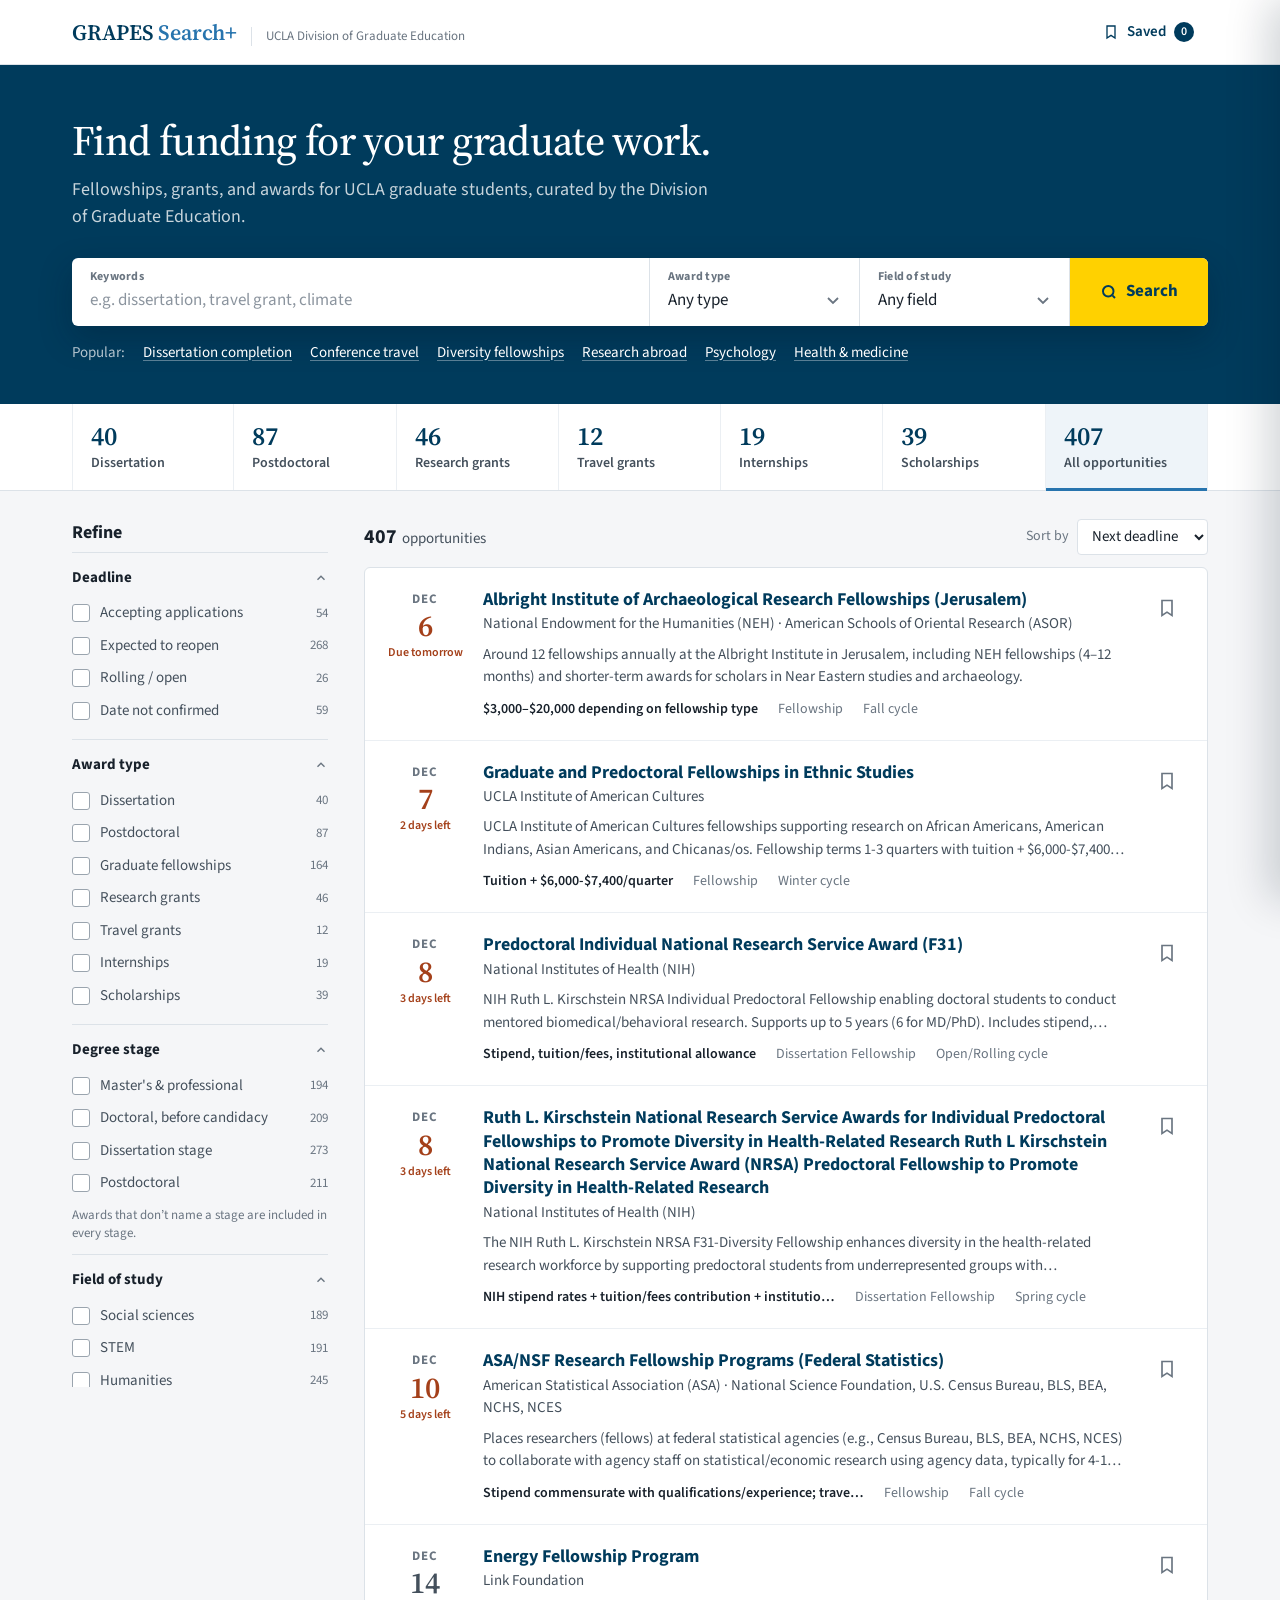
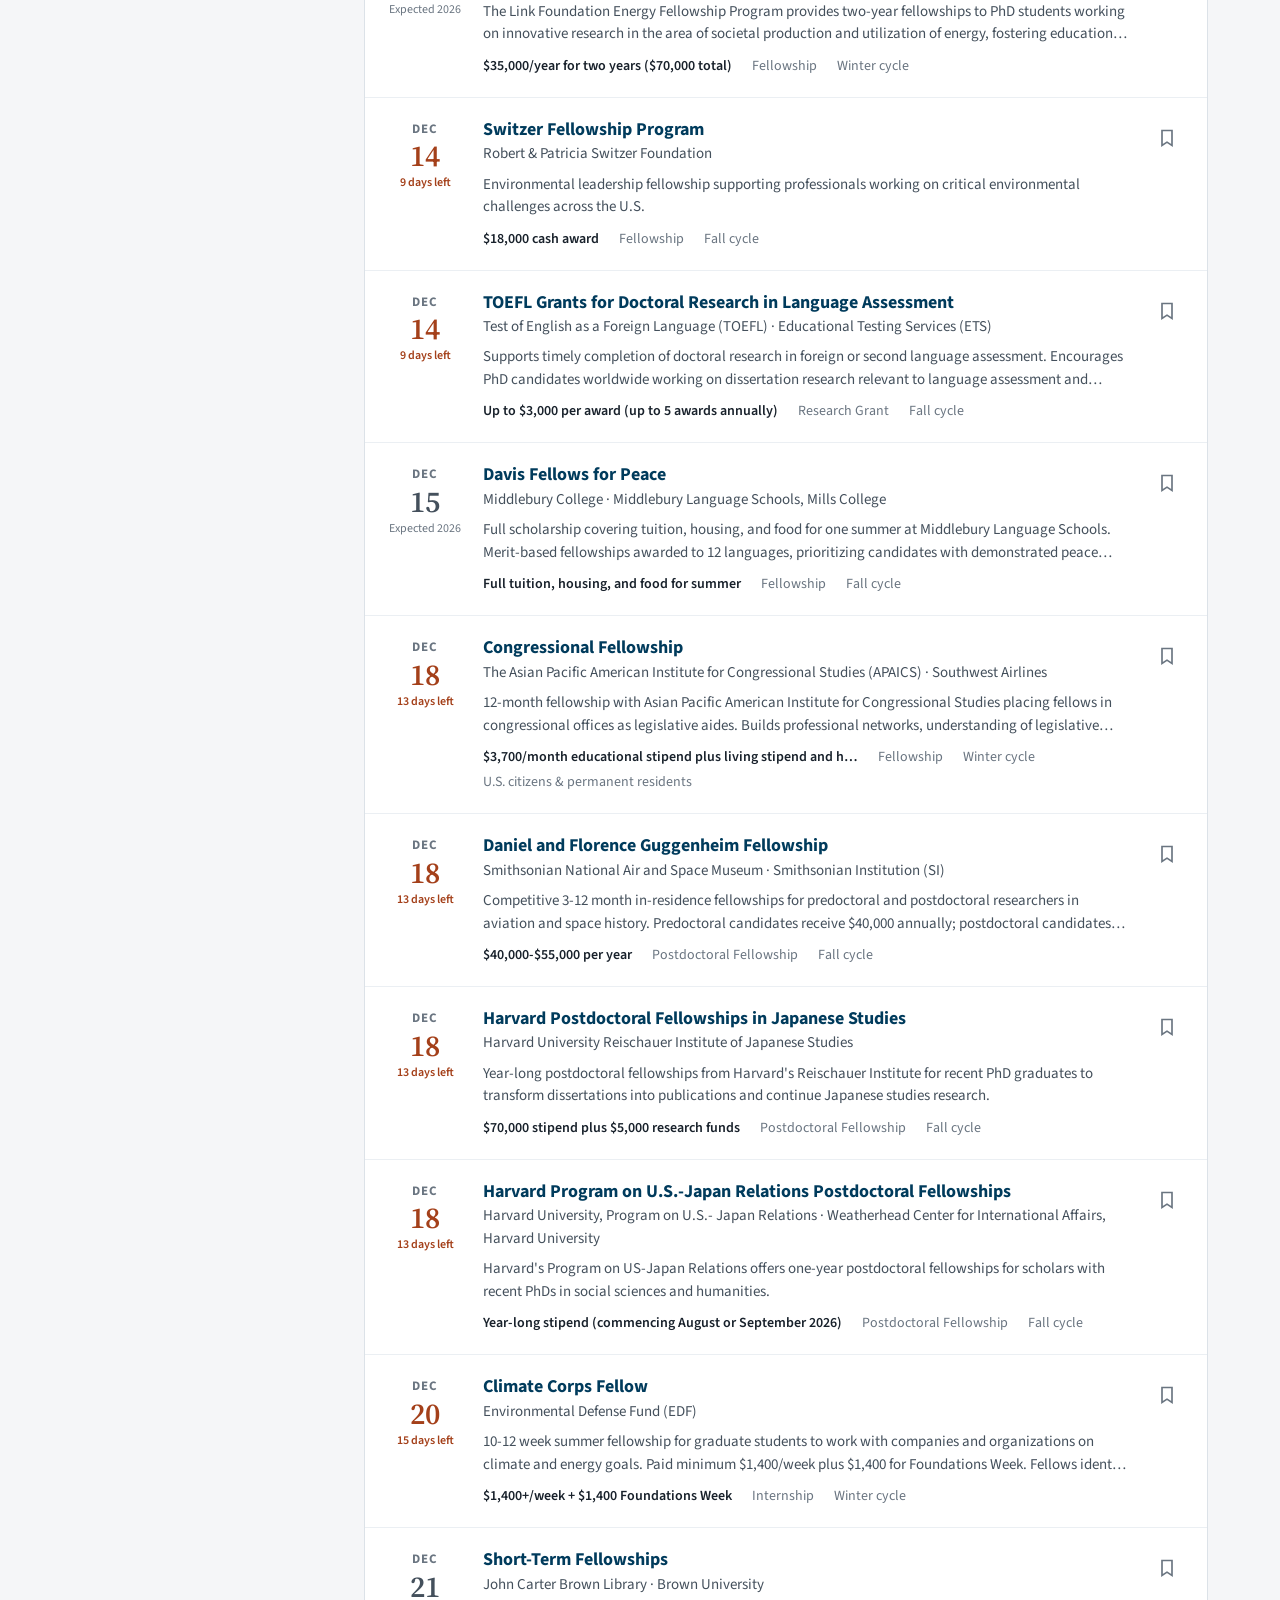
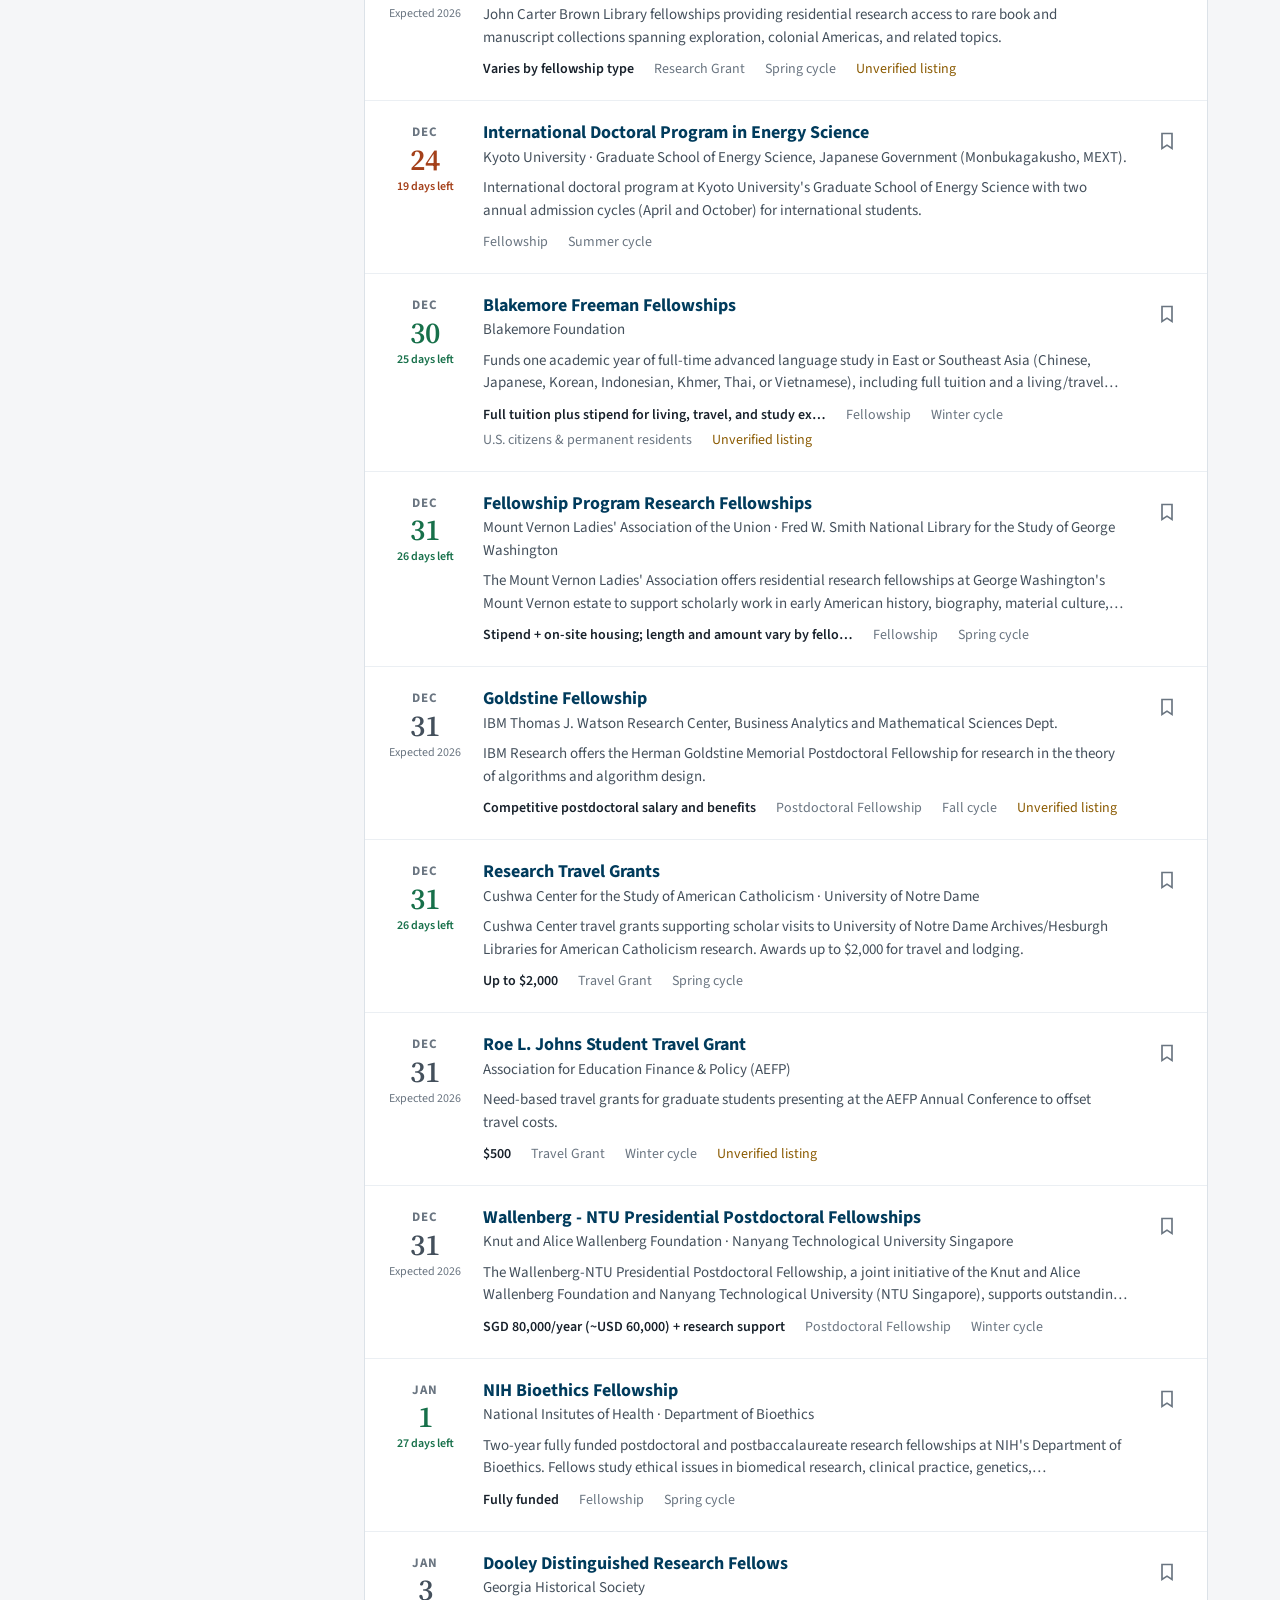
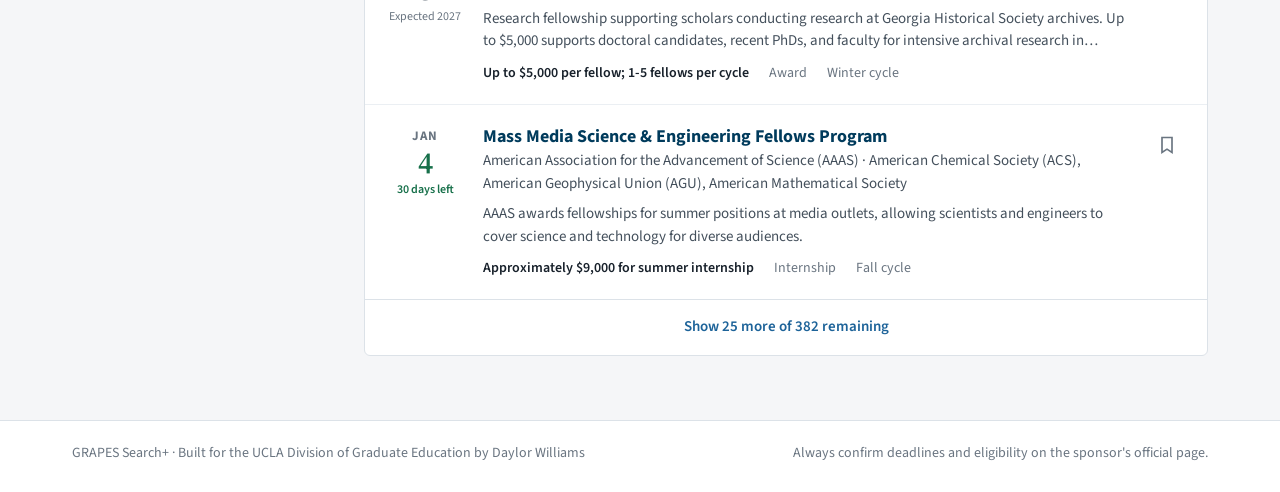
==== commit c490f7a9: "Agent research: proposed listing updates" ====
--- a/grapes-fellowship-finder.html
+++ b/grapes-fellowship-finder.html
@@ -370,7 +370,7 @@
 </dialog>
 
 <script>
-const DATA=[{"id":97,"title":"Leo Baeck Institute - DAAD Fellowship","agency1":"Leo Baeck Institute (LBI)","agency2":"German Academic Exchange Service (DAAD)","season":"Fall","deadline":"Nov 01, 2026","deadlineSort":"2026-11-01","deadlinePassed":false,"sortTier":0,"status":"Published","officialUrl":"https://www.lbi.org/about/fellowships/lbi-daad-fellowships/","description":"This fellowship supports PhD candidates and recently awarded PhDs conducting dissertation research on the social, communal, and intellectual history of German-speaking Jewry. Provides financial assistance for research conducted in New York or Germany, with application deadlines in May and November.","eligibility":"PhD candidates and recent PhDs (degree awarded within 4 years); US citizens","amount":"","awardType":"Dissertation Fellowship","enriched":true,"citizenship":"us","levels":["dissertation","postdoc"]},{"id":1078,"title":"Ellison Scholars","agency1":"Ellison Institute of Technology","agency2":"","season":"Fall","deadline":"Dec 01, 2026","deadlineSort":"2026-12-01","deadlinePassed":false,"sortTier":0,"status":"Published","officialUrl":"https://eit.org/education-and-scholarships/graduate/","description":"Ellison Scholars is EIT's flagship scholarship programme, funding doctoral (DPhil/PhD) study at the University of Oxford. Selected scholars directly contribute to EIT projects tackling global challenges through cutting-edge technology, collaborating with world-leading experts.","eligibility":"PhD applicants with outstanding academic record (minimum GPA 3.7/4.0 or equivalent). Skills in computer science, AI, economics, mathematics, robotics, plant sciences, chemistry, biology, engineering, medicine or microbiology preferred.","amount":"","awardType":"Scholarship","enriched":true,"citizenship":"","levels":["phd"]},{"id":159,"title":"Switzer Fellowship Program","agency1":"Robert & Patricia Switzer Foundation","agency2":"","season":"Fall","deadline":"Dec 14, 2026","deadlineSort":"2026-12-14","deadlinePassed":false,"sortTier":0,"status":"Pending","officialUrl":"https://www.switzernetwork.org/fellowship/become-fellow","description":"Environmental leadership fellowship supporting professionals working on critical environmental challenges across the U.S.","eligibility":"Professionals with advanced degree and experience in the environmental field.","amount":"$18,000 cash award","awardType":"Fellowship","enriched":true,"citizenship":"","levels":[],"checked":"2026-10-15","checkedSource":"https://www.switzernetwork.org/fellowship/become-fellow","researched":"2026-10-15"},{"id":1059,"title":"Selected Professions Fellowships","agency1":"American Association of University Women (AAUW)","agency2":"","season":"Fall","deadline":"Sep 30, 2025","deadlineSort":"2025-09-30","deadlinePassed":true,"sortTier":2,"status":"Published","officialUrl":"https://www.aauw.org/resources/programs/selected-professions-fellowship-program/","description":"AAUW Selected Professions Fellowships are awarded to women pursuing full-time study in master's or professional degree programs in which women are underrepresented, including STEM, law, business, and medicine.","eligibility":"U.S. citizens or permanent residents pursuing first master's or professional degree full-time at an accredited U.S. institution. Open to underrepresented fields. Not open to previous AAUW national fellowship recipients.","amount":"$20,000","awardType":"Fellowship","enriched":true,"citizenship":"us","levels":["masters"]},{"id":1119,"title":"Leonard A. Lauder Fellowships in Modern Art","agency1":"Leonard A. Lauder Research Center for Modern Art","agency2":"","season":"Fall","deadline":"Oct 17, 2025","deadlineSort":"2025-10-17","deadlinePassed":true,"sortTier":2,"status":"Published","officialUrl":"https://www.metmuseum.org/opportunities/fellowships/leonard-a-lauder-fellowships-in-modern-art","description":"The Leonard Lauder Research Center for Modern Art at the Metropolitan Museum of Art offers predoctoral, postdoctoral, and dissertation completion fellowships supporting scholarly research on modern art. The center fosters deep engagement with the Met's collections and provides fellows access to curatorial staff, archives, and a vibrant scholarly community in New York City.","eligibility":"Predoctoral candidates must be advanced to candidacy; postdoctoral applicants must hold a PhD. Research must relate to modern art fields relevant to the Met's collections.","amount":"$6,000 travel stipend; additional stipend varies by fellowship type","awardType":"Fellowship","enriched":true,"citizenship":"","levels":["dissertation","postdoc"]},{"id":1120,"title":"Lafayette Fellowship","agency1":"French Embassy in the United States","agency2":"","season":"Fall","deadline":"Nov 30, 2025","deadlineSort":"2025-11-30","deadlinePassed":true,"sortTier":2,"status":"Published","officialUrl":"https://lafayette.villa-albertine.org/","description":"Fully funds American students for one year of master's-level study in France in STEM, humanities, and the arts. Open to both Francophone and non-Francophone candidates with full funding for tuition, living expenses, travel, and inclusion in the French-American Leadership Program.","eligibility":"US bachelor's degree holders under 27 years old obtained within last 3 years; open to all fields including STEM, humanities, and arts","amount":"Full funding for one year of master's study","awardType":"Fellowship","enriched":true,"citizenship":"open","levels":[]},{"id":834,"title":"Jefferson Science Fellowship","agency1":"US Department of State","agency2":"USAID","season":"Fall","deadline":"Oct 15, 2024","deadlineSort":"2024-10-15","deadlinePassed":true,"sortTier":2,"status":"Pending","officialUrl":"https://www.nationalacademies.org/our-work/jefferson-science-fellowships","description":"Jefferson Science Fellowships offer U.S. faculty scientists, engineers, and physicians a one-year immersive experience at the U.S. Department of State or USAID, contributing scientific expertise to foreign policy and international development.","eligibility":"Tenured or similarly ranked faculty at U.S. institutions of higher learning who are U.S. citizens. Must be eligible for security clearance.","amount":"","awardType":"Fellowship","enriched":true,"citizenship":"us","levels":[]},{"id":226,"title":"Newberry Library Short-Term Fellowships","agency1":"The Newberry Library","agency2":"","season":"Fall","deadline":"Dec 04, 2026","deadlineSort":"2026-12-04","deadlinePassed":false,"sortTier":0,"status":"Published","officialUrl":"https://www.newberry.org/research/fellowships/short-term-fellowships","description":"One to two-month residential fellowships for scholars at ABD stage and beyond to investigate specific collection items at the Newberry Library in Chicago. Monthly stipend of $3,000 supports research in humanities and American studies.","eligibility":"Ph.D. candidates (ABD), postdocs, faculty; holders of terminal degrees (MFA, MLIS, MSW, JD); any nationality welcome","amount":"$3,000/month","awardType":"Fellowship","enriched":true,"citizenship":"open","levels":["masters","dissertation","postdoc"]},{"id":1079,"title":"Cornell Atkinson Postdoctoral Fellowship in Sustainability","agency1":"Cornell University","agency2":"","season":"Fall","deadline":"Oct 20, 2026","deadlineSort":"2026-10-20","deadlinePassed":false,"sortTier":0,"status":"Published","officialUrl":"https://atkinson.cornell.edu/grants/postdocs/postdoctoral-fellowships/","description":"Highly selective three-year postdoctoral fellowship enabling early-career scholars to conduct research at the nexus of rigorous academic inquiry and real-world sustainability impact. Recipients work with Cornell faculty mentors and external partner organizations while engaging in professional development through the Sustainability Leadership Program.","eligibility":"Recent PhD holders (no earlier than 2 years prior to start); sustainability-related research; must reside in Ithaca, NY; flexible start between June 1 - September 1, 2026","amount":"Stipend (amount not specified); professional development support","awardType":"Postdoctoral Fellowship","enriched":true,"citizenship":"","levels":["postdoc"]},{"id":404,"title":"Daniel and Florence Guggenheim Fellowship","agency1":"Smithsonian National Air and Space Museum","agency2":"Smithsonian Institution (SI)","season":"Fall","deadline":"Dec 18, 2026","deadlineSort":"2026-12-18","deadlinePassed":false,"sortTier":0,"status":"Published","officialUrl":"https://airandspace.si.edu/get-involved/fellowships/guggenheim","description":"Competitive 3-12 month in-residence fellowships for predoctoral and postdoctoral researchers in aviation and space history. Predoctoral candidates receive $40,000 annually; postdoctoral candidates receive $55,000 annually, with limited additional funds for travel.","eligibility":"Predoctoral (completed coursework/exams, engaged in dissertation); Postdoctoral (PhD within 7 years); research focus on aviation and space history","amount":"$40,000-$55,000 per year","awardType":"Postdoctoral Fellowship","enriched":true,"citizenship":"","levels":["dissertation","postdoc"]},{"id":726,"title":"Davis Fellows for Peace","agency1":"Middlebury College","agency2":"Middlebury Language Schools, Mills College","season":"Fall","deadline":"Dec 15, 2025","deadlineSort":"2025-12-15","deadlinePassed":true,"sortTier":2,"status":"Published","officialUrl":"https://www.middlebury.edu/language-schools/funding/fellowships-scholarships/peace","description":"Full scholarship covering tuition, housing, and food for one summer at Middlebury Language Schools. Merit-based fellowships awarded to 12 languages, prioritizing candidates with demonstrated peace work experience and plans for future conflict resolution and mediation.","eligibility":"Advanced undergraduate or graduate students with strong background in peace work or conflict resolution","amount":"Full tuition, housing, and food for summer","awardType":"Fellowship","enriched":true,"citizenship":"","levels":["masters","phd"]},{"id":268,"title":"Los Angeles Area Health Services Research Training Program","agency1":"University of California, Los Angeles","agency2":"Agency for Healthcare Research Quality (AHRQ)","season":"Fall","deadline":"Aug 01, 2025","deadlineSort":"2025-08-01","deadlinePassed":true,"sortTier":2,"status":"Published","officialUrl":"https://www.ahrq.gov/funding/training-grants/grants/active/t32/T32-ucla.html","description":"A comprehensive training program at UCLA funded by AHRQ supporting pre- and postdoctoral researchers in health services research. Trainees develop expertise in health systems change, health equity, implementation science, and health outcomes measurement.","eligibility":"PhD students and postdoctoral researchers; Health services research; Health policy","amount":"Stipend + tuition support (varies by level)","awardType":"Dissertation Fellowship","enriched":true,"citizenship":"","levels":["phd","dissertation","postdoc"]},{"id":209,"title":"Fellows Program","agency1":"Center for U.S.-Mexican Studies (USMEX)","agency2":"UC San Diego (UCSD), School of International Relations and Pacific Studies (IR/PS)","season":"Fall","deadline":"Jan 22, 2026","deadlineSort":"2026-01-22","deadlinePassed":true,"sortTier":2,"status":"Pending","officialUrl":"https://usmex.ucsd.edu/fellows/index.html","description":"Residential fellowship program for research on Mexico and the U.S.-Mexico relationship. Fellowships range from 2\u20139 months at UC San Diego.","eligibility":"PhD candidates (ABD) and professors on sabbatical.","amount":"Up to $22,500 USD cost-of-living allowance","awardType":"Fellowship","enriched":true,"citizenship":"","levels":["dissertation"],"researched":"2026-10-15"},{"id":668,"title":"Summer Student Fellowships","agency1":"Parkinson's Disease Foundation (PDF)","agency2":"","season":"Fall","deadline":"Dec 04, 2025","deadlineSort":"2025-12-04","deadlinePassed":true,"sortTier":2,"status":"Published","officialUrl":"https://www.parkinson.org/advancing-research/for-researchers/fellowships-early-career-awards","description":"Ten-week summer research fellowships for advanced undergraduates and medical students conducting clinical or laboratory research on Parkinson's disease. Includes $4,000 award with optional $1,000 travel funding to present research at scientific conferences.","eligibility":"Undergraduate and medical students; must have identified mentor; national and international applicants welcomed","amount":"$4,000 (plus optional $1,000 travel)","awardType":"Fellowship","enriched":true,"citizenship":"open","levels":["masters"]},{"id":914,"title":"Center for Engaged Scholarship Dissertation Fellowships","agency1":"The Center for Engaged Scholarship","agency2":"","season":"Fall","deadline":"Dec 01, 2025","deadlineSort":"2025-12-01","deadlinePassed":true,"sortTier":2,"status":"Published","officialUrl":"https://cescholar.org/","description":"Fellowships for PhD students in social sciences and humanities who have completed coursework and dissertation proposal, with only dissertation writing remaining. Awards support research on engaged scholarship addressing social justice, climate change, environmental sustainability, and inequality topics.","eligibility":"PhD students advanced to candidacy; social sciences, humanities, and interdisciplinary fields (anthropology, economics, geography, history, political science, sociology, ethnic studies, women's studies, American studies)","amount":"$25,000 over 9 months","awardType":"Dissertation Fellowship","enriched":true,"citizenship":"","levels":["dissertation"]},{"id":1083,"title":"Postdoctoral Fellowship in California Conservation Science","agency1":"La Kretz Center for California Conservation Science","agency2":"UCLA","season":"Fall","deadline":"Sep 15, 2025","deadlineSort":"2025-09-15","deadlinePassed":true,"sortTier":2,"status":"Published","officialUrl":"https://www.ioes.ucla.edu/jobs/the-2027-ucla-la-kretz-center-postdoctoral-fellowship-in-california-conservation-science/","description":"Two-year postdoctoral fellowship supporting innovative research at the interface of applied and basic science for conservation of California's species, environments, and ecological communities. Includes salary, benefits, and $7,500 research/travel allowance.","eligibility":"Postdoctoral researchers with PhDs; research must focus on California conservation in any discipline with scientific underpinnings for conservation","amount":"Competitive salary, full benefits, and $7,500 research/travel allowance","awardType":"Postdoctoral Fellowship","enriched":true,"citizenship":"","levels":["postdoc"]},{"id":372,"title":"AIIS Research Fellowships","agency1":"American Institute of Indian Studies (AIIS)","agency2":"The Smithsonian Institution, The U.S. State Department","season":"Fall","deadline":"Nov 19, 2026","deadlineSort":"2026-11-19","deadlinePassed":false,"sortTier":0,"status":"Pending","officialUrl":"https://www.indiastudies.org/research-fellowship-programs/","description":"Fellowships for scholars, graduate students, and artists in Indian studies including Junior ($7,000), Senior, and Early Career fellowships.","eligibility":"Doctoral candidates, scholars with PhD, artists, and professionals; non-U.S. citizens eligible if at U.S. institution.","amount":"$7,000 (Junior); varies for Senior","awardType":"Fellowship","enriched":true,"citizenship":"open","levels":["dissertation","postdoc"],"checked":"2026-10-16","checkedSource":"https://www.indiastudies.org/research-fellowship-programs/","researched":"2026-10-16"},{"id":42,"title":"Career Awards for Medical Scientists","agency1":"Burroughs Wellcome Fund (BWF)","agency2":"","season":"Fall","deadline":"Sep 30, 2026","deadlineSort":"2026-09-30","deadlinePassed":true,"sortTier":2,"status":"Published","officialUrl":"https://www.bwfund.org/grants/biomedical-sciences/career-awards-for-medical-scientists/","description":"A highly competitive five-year award providing $700,000 to physician-scientists transitioning from postdoctoral training to faculty independence. Recipients gain mentorship, networking opportunities, and career development support from the Burroughs Wellcome Fund.","eligibility":"Physician-scientists (MD/DO); US citizens and permanent residents; 2+ years postdoctoral research","amount":"$700,000 over 5 years","awardType":"Award","enriched":true,"citizenship":"us","levels":["postdoc"]},{"id":34,"title":"Career Development Program (CDP)","agency1":"Leukemia and Lymphoma Society (LLS)","agency2":"","season":"Fall","deadline":"Nov 15, 2025","deadlineSort":"2025-11-15","deadlinePassed":true,"sortTier":2,"status":"Published","officialUrl":"https://www.lls.org/research/career-development-program-cdp","description":"Leukemia & Lymphoma Society program supporting researchers at early career stages in blood cancer research. Provides salary support, research allowance, and mentorship for researchers pursuing academic careers.","eligibility":"Postdocs (3 years or less), Special Fellows (3-5 years postdoc experience), faculty (tenure-track below full professor)","amount":"$65,000-$75,000/year","awardType":"Dissertation Fellowship","enriched":true,"citizenship":"","levels":["dissertation","postdoc"]},{"id":75,"title":"Luce Scholars Program","agency1":"The Henry Luce Foundation","agency2":"","season":"Fall","deadline":"Sep 08, 2026","deadlineSort":"2026-09-08","deadlinePassed":true,"sortTier":2,"status":"Published","officialUrl":"https://lucescholars.org/","description":"Highly competitive leadership development fellowship offering 18 emerging leaders with immersive professional experiences and language training in Asia. Provides stipends, language training, and individualized professional placement for one year of transformative work experience.","eligibility":"U.S. citizens or permanent residents; graduating seniors, recent graduates, or young professionals under age 33; bachelor's degree required","amount":"Stipends plus language training and placement support","awardType":"Fellowship","enriched":true,"citizenship":"us","levels":[]},{"id":541,"title":"John F. Kennedy Library Foundation Fellowships and Grants","agency1":"John F. Kennedy Library Foundation","agency2":"John F. Kennedy Presidential Library and Museum","season":"Fall","deadline":"Sep 30, 2026","deadlineSort":"2026-09-30","deadlinePassed":true,"sortTier":2,"status":"Published","officialUrl":"https://www.jfklibrary.org/archives/research-fellowships-grants","description":"Multiple named research fellowships and grants for scholars using the JFK Library archives. Opportunities include fellowships for research on foreign policy, domestic policy, immigration policy, and natural resources conservation, with awards ranging from $3,100-$5,000.","eligibility":"Scholars and students; must utilize JFK Library archival materials; various subject restrictions by fellowship","amount":"$3,100-$5,000","awardType":"Research Grant","enriched":true,"citizenship":"","levels":[]},{"id":44,"title":"LSRF Fellowship","agency1":"Life Sciences Research Foundation (LSRF)","agency2":"","season":"Fall","deadline":"Oct 01, 2026","deadlineSort":"2026-10-01","deadlinePassed":true,"sortTier":2,"status":"Published","officialUrl":"https://lsrf.org/","description":"A prestigious three-year postdoctoral fellowship providing $255,000 ($85,000/year) to support research in all areas of life sciences. The Life Sciences Research Foundation funds approximately 15-25 fellows annually from over 1,000 applications.","eligibility":"Postdoctoral researchers; US citizens and foreign applicants; All life sciences fields","amount":"$255,000 total ($85,000/year); $79,000 salary + $6,000 research allowance per year","awardType":"Postdoctoral Fellowship","enriched":true,"citizenship":"us","levels":["postdoc"]},{"id":47,"title":"Fellowships at the Wilson Center","agency1":"Woodrow Wilson International Center for Scholars","agency2":"","season":"Fall","deadline":"Sep 30, 2026","deadlineSort":"2026-09-30","deadlinePassed":true,"sortTier":2,"status":"Published","officialUrl":"https://www.wilsoncenter.org/research-fellowship","description":"Nine-month residential fellowships at the Woodrow Wilson International Center for Scholars in Washington, D.C. Fellows conduct research and engage with policymakers across broad range of social sciences and humanities disciplines.","eligibility":"Ph.D. holders and practitioners with equivalent professional achievement; citizens or permanent residents of any country; fluent in English","amount":"$90,000","awardType":"Fellowship","enriched":true,"citizenship":"open","levels":["postdoc"]},{"id":69,"title":"Society for the Humanities Fellowship","agency1":"Society for the Humanities at Cornell University","agency2":"","season":"Fall","deadline":"Sep 01, 2026","deadlineSort":"2026-09-01","deadlinePassed":true,"sortTier":2,"status":"Published","officialUrl":"https://societyhumanities.as.cornell.edu/fellowships","description":"Year-long residential fellowship at Cornell for scholars and artists conducting research reflecting the 2026-27 theme of 'Survival.' Multiple fellowship types available including General Society Fellowships ($64,000), Mellon Graduate Fellowships (tuition waiver + $35,661 stipend), and Mellon Postdoctoral Fellowships ($64,000/year for two years).","eligibility":"Graduate students and postdoctoral scholars; research must relate to 2026-27 theme of Survival; interdisciplinary approaches welcomed","amount":"$35,661 - $64,000 depending on fellowship type","awardType":"Fellowship","enriched":true,"citizenship":"","levels":["masters","phd","postdoc"]},{"id":96,"title":"Lawrence Fellowship","agency1":"Lawrence Livermore National Laboratory (LLNL)","agency2":"","season":"Fall","deadline":"Oct 01, 2026","deadlineSort":"2026-10-01","deadlinePassed":true,"sortTier":2,"status":"Published","officialUrl":"https://st.llnl.gov/opportunities/postdocs/postdoc-program/lawrence-fellowship","description":"Highly competitive fellowship supporting exceptional postdoctoral researchers across all technical disciplines at Lawrence Livermore National Laboratory.","eligibility":"PhD or near-PhD completion required; no citizenship restriction; 2-4 awards annually.","amount":"$12,235/month; 3-year appointment","awardType":"Postdoctoral Fellowship","enriched":true,"citizenship":"","levels":["postdoc"]},{"id":451,"title":"Graduate Research Student Internships (GRSI)","agency1":"Oak Ridge Institute for Science and Education (ORISE)","agency2":"Oak Ridge National Laboratory (ORNL)","season":"Fall","deadline":"Oct 23, 2026","deadlineSort":"2026-10-23","deadlinePassed":false,"sortTier":0,"status":"Published","officialUrl":"https://orise.orau.gov/internships-fellowships/graduates.html","description":"Summer, fall, and spring internship programs at Oak Ridge National Laboratory for graduate students in STEM disciplines. Expands expertise through laboratory research experience beyond traditional university settings.","eligibility":"Master's or doctoral degree-seeking students; minimum 3.0 GPA; U.S. citizen or Lawful Permanent Resident; completed first term of graduate program","amount":"Biweekly stipend based on education level; travel reimbursement up to $1,000 for those 50+ miles away","awardType":"Internship","enriched":true,"citizenship":"us","levels":["masters","phd"]},{"id":59,"title":"Society of Fellows in Critical Bibliography","agency1":"Rare Book School, University of Virginia","agency2":"","season":"Fall","deadline":"Oct 01, 2026","deadlineSort":"2026-10-01","deadlinePassed":true,"sortTier":2,"status":"Published","officialUrl":"https://rarebookschool.org/sofcb/","description":"Community of scholars working to advance the study of texts, images, and artifacts as material objects across disciplines. Fellows work collaboratively with Rare Book School staff to develop scholarly expertise in bibliography and material culture studies.","eligibility":"Librarians, archivists, curators, doctoral students, independent scholars, tenure-track and postdoctoral faculty; various levels of advancement","amount":"Support provided through fellowship program; specifics vary","awardType":"Fellowship","enriched":true,"citizenship":"","levels":["phd","postdoc"]},{"id":66,"title":"NAEd/Spencer Dissertation Fellowship Program","agency1":"National Academy of Education (NAEd)","agency2":"The Spencer Foundation","season":"Fall","deadline":"Oct 08, 2026","deadlineSort":"2026-10-08","deadlinePassed":true,"sortTier":2,"status":"Pending","officialUrl":"https://naeducation.org/naed-spencer-dissertation-fellowship/","description":"Supports dissertation writing for education research projects; fellows must complete pre-dissertation requirements by June 1, 2026.","eligibility":"PhD candidates in education research; must be ABD by application deadline.","amount":"$27,500","awardType":"Dissertation Fellowship","enriched":true,"citizenship":"","levels":["dissertation"],"researched":"2026-10-15"},{"id":61,"title":"Scoville Peace Fellowship","agency1":"The Herbert Scoville Jr. Peace Fellowship","agency2":"","season":"Fall","deadline":"Feb 27, 2026","deadlineSort":"2026-02-27","deadlinePassed":true,"sortTier":2,"status":"Pending","officialUrl":"https://scoville.org/apply/","description":"Fully-funded fellowship in Washington, DC for graduate students and recent graduates to work on peace and national security issues.","eligibility":"Recent college graduates and graduate students interested in peace and security work.","amount":"Salary, health insurance, and travel covered","awardType":"Fellowship","enriched":true,"citizenship":"","levels":["masters","phd"],"researched":"2026-10-15"},{"id":45,"title":"Mentored Research Scientist Development Awards","agency1":"National Human Genome Research Institute (NHGRI)","agency2":"National Institutes of Health (NIH)","season":"Fall","deadline":"Feb 12, 2027","deadlineSort":"2027-02-12","deadlinePassed":false,"sortTier":0,"status":"Pending","officialUrl":"https://www.genome.gov/careers-training/NHGRI-Funding-Opportunities-Training-Career-Development","description":"NHGRI career development award providing salary and research support for 3\u20135 years of intensive research career development under an experienced mentor.","eligibility":"Researchers at NIH-funded institutions with doctoral degree and a qualified mentor.","amount":"Salary and research support for 3\u20135 years","awardType":"Research Grant","enriched":true,"citizenship":"","levels":["postdoc"],"checked":"2026-10-15","checkedSource":"https://grants.nih.gov/grants/guide/pa-files/PA-24-176.html","researched":"2026-10-15"},{"id":55,"title":"Albright Institute of Archaeological Research Fellowships (Jerusalem)","agency1":"National Endowment for the Humanities (NEH)","agency2":"American Schools of Oriental Research (ASOR)","season":"Fall","deadline":"Dec 06, 2026","deadlineSort":"2026-12-06","deadlinePassed":false,"sortTier":0,"status":"Pending","officialUrl":"https://aiar.org/fellowships","description":"Around 12 fellowships annually at the Albright Institute in Jerusalem, including NEH fellowships (4\u201312 months) and shorter-term awards for scholars in Near Eastern studies and archaeology.","eligibility":"U.S., Israeli, Palestinian and international scholars in archaeology and related Near Eastern studies.","amount":"$3,000\u2013$20,000 depending on fellowship type","awardType":"Fellowship","enriched":true,"citizenship":"open","levels":[],"checked":"2026-10-15","checkedSource":"https://aiar.org/fellowships/","researched":"2026-10-15"},{"id":23,"title":"Graduate Study Scholarship Master Study in Germany","agency1":"German Academic Exchange Service (DAAD)","agency2":"","season":"Fall","deadline":"Oct 30, 2026","deadlineSort":"2026-10-30","deadlinePassed":false,"sortTier":0,"status":"Published","officialUrl":"https://www2.daad.de/deutschland/stipendium/datenbank/en/21148-scholarship-database/?detail=50026200","description":"Scholarships for highly qualified (under-)graduates pursuing full Master's degree programs at German universities. Funded by the German Federal Foreign Office, supporting 10-24 months of study in Germany.","eligibility":"Bachelor's or Diplom degree holders (or near completion); any academic discipline; students at German universities","amount":"\u20ac992-\u20ac1,300 monthly (varies by program) plus travel allowance and insurance","awardType":"Fellowship","enriched":true,"citizenship":"","levels":["masters"]},{"id":87,"title":"Research Grants in Germany","agency1":"German Academic Exchange Service (DAAD)","agency2":"","season":"Fall","deadline":"Nov 01, 2026","deadlineSort":"2026-11-01","deadlinePassed":false,"sortTier":0,"status":"Published","officialUrl":"https://www.daad.org/en/find-funding/graduate-opportunities/research-grants/german-studies-research-grants/","description":"Grants for undergraduate and graduate students nominated by supervising professors to conduct research on modern German cultural, political, historical, economic and social affairs. Support includes $2,000-$3,000 toward travel and accommodation for 1-2 months research in Germany.","eligibility":"Undergraduate (3rd year+) and graduate students with 2+ years college German and 3+ German Studies courses; nominated by professor","amount":"$2,000-$3,000","awardType":"Research Grant","enriched":true,"citizenship":"","levels":["masters","phd"]},{"id":56,"title":"Hench Post-Dissertation Fellowship","agency1":"American Antiquarian Society (AAS)","agency2":"","season":"Fall","deadline":"Oct 15, 2026","deadlineSort":"2026-10-15","deadlinePassed":true,"sortTier":2,"status":"Published","officialUrl":"https://www.americanantiquarian.org/12-month-residential/hench-post-dissertation-fellowship","description":"One-year residential fellowship at American Antiquarian Society for early-career scholars to revise dissertations for publication. Includes manuscript review by leading scholars and $44,000 stipend.","eligibility":"Scholars within 3 years of Ph.D. completion; research in American history, literature, and culture through 1900","amount":"$44,000","awardType":"Postdoctoral Fellowship","enriched":true,"citizenship":"","levels":["dissertation","postdoc"]},{"id":64,"title":"Residential Fellowships","agency1":"National Humanities Center","agency2":"","season":"Fall","deadline":"Oct 03, 2026","deadlineSort":"2026-10-03","deadlinePassed":true,"sortTier":2,"status":"Published","officialUrl":"https://nationalhumanitiescenter.org/scholarly-programs/","description":"Prestigious fellowships for advanced study in art history, classics, history, languages and literature, musicology, philosophy, and humanities at Research Triangle Park in North Carolina. Provides environment for individual research with intellectual discussion among scholars.","eligibility":"Terminal degree holders (PhD, MFA, etc.) at least 5 years prior; faculty at research universities, liberal arts colleges, HBCUs, HSIs, and international scholars; independent scholars welcome","amount":"Over $1,570,000 in total fellowships awarded; varies by fellowship length (semester or year)","awardType":"Fellowship","enriched":true,"citizenship":"open","levels":["postdoc"]},{"id":65,"title":"Grants-in-Aid of Research Program","agency1":"Sigma Xi, The Scientific Research Honor Society","agency2":"","season":"Fall","deadline":"Oct 01, 2026","deadlineSort":"2026-10-01","deadlinePassed":true,"sortTier":2,"status":"Published","officialUrl":"https://www.sigmaxi.org/programs/grants-in-aid-of-research","description":"Sigma Xi program supporting undergraduate and graduate student research across all scientific disciplines. Awards range from $500-$5,000 for Sigma Xi members (higher amounts for astronomy and vision research) and up to $1,000 for non-members.","eligibility":"Undergraduate and graduate students in degree-seeking programs; open to Sigma Xi members and non-members","amount":"$500 - $5,000","awardType":"Research Grant","enriched":true,"citizenship":"","levels":["masters","phd"]},{"id":110,"title":"The Woodrow Wilson Doctoral Dissertation Fellowship In Women's Studies","agency1":"The Woodrow Wilson National Fellowship Foundation","agency2":"","season":"Fall","deadline":"Nov 01, 2026","deadlineSort":"2026-11-01","deadlinePassed":false,"sortTier":0,"status":"Pending","officialUrl":"https://citizensandscholars.org/dissertation-fellowship-in-womens-studies/","description":"Supports final-year dissertation writing for PhD candidates in humanities and social sciences on women and gender topics; now administered by Institute for Citizens & Scholars.","eligibility":"PhD candidates at U.S. institutions who will complete dissertations during the fellowship year.","amount":"$5,000","awardType":"Dissertation Fellowship","enriched":true,"citizenship":"","levels":["dissertation"],"researched":"2026-10-15"},{"id":210,"title":"American Concrete Institute Foundation Fellowship","agency1":"American Concrete Institute (ACI) Foundation Scholarship Council","agency2":"American Concrete Institute (ACI)","season":"Fall","deadline":"Nov 01, 2026","deadlineSort":"2026-11-01","deadlinePassed":false,"sortTier":0,"status":"Pending","officialUrl":"https://www.acifoundation.org/scholarships.aspx","description":"Fellowship for full-time students in concrete-related degree programs, including a $10,000 stipend and paid travel to two ACI Conventions.","eligibility":"Full-time students enrolled in concrete-related degree programs at accredited institutions in U.S. or Canada.","amount":"$10,000 stipend plus convention travel","awardType":"Fellowship","enriched":true,"citizenship":"","levels":[],"checked":"2026-10-16","checkedSource":"https://www.acifoundation.org/scholarships.aspx","researched":"2026-10-16"},{"id":296,"title":"American Cancer Society Postdoctoral Fellowships","agency1":"American Cancer Society (ACS)","agency2":"","season":"Fall","deadline":"Dec 01, 2026","deadlineSort":"2026-12-01","deadlinePassed":false,"sortTier":0,"status":"Published","officialUrl":"https://www.cancer.org/research/we-fund-cancer-research/apply-research-grant/grant-types/postdoctoral-fellowships.html","description":"American Cancer Society fellowships for new investigators in cancer research training programs. Offers progressive stipends over three years and $4,000 annual allowance for professional development.","eligibility":"U.S. citizens or authorized non-citizens; postdoctoral position; Ph.D./terminal degree within 3 years or 3 years or fewer postdoc research training","amount":"$66,000-$70,000/year","awardType":"Postdoctoral Fellowship","enriched":true,"citizenship":"open","levels":["postdoc"]},{"id":385,"title":"Mathematical Sciences Postdoctoral Research Fellowships (MSPRF)","agency1":"National Science Foundation (NSF)","agency2":"","season":"Fall","deadline":"Oct 21, 2026","deadlineSort":"2026-10-21","deadlinePassed":false,"sortTier":0,"status":"Published","officialUrl":"https://www.nsf.gov/funding/opportunities/msprf-mathematical-sciences-postdoctoral-research-fellowships","description":"Supports future leaders in mathematics and statistics through postdoctoral research in areas of mathematics and statistics. Provides affiliation with host institution and sponsoring scientist mentoring for both research and training.","eligibility":"Recent PhD holders in mathematics or statistics; no prior NSF PI awards; must have doctoral degree before fellowship start","amount":"Varies based on fellowship option; supports research in mathematics and statistics","awardType":"Postdoctoral Fellowship","enriched":true,"citizenship":"","levels":["postdoc"]},{"id":449,"title":"Dissertation Fellowships for Republic of China Students Abroad","agency1":"Chiang Ching-kuo Foundation for International Scholarly Exchange","agency2":"","season":"Fall","deadline":"Oct 15, 2026","deadlineSort":"2026-10-15","deadlinePassed":true,"sortTier":2,"status":"Published","officialUrl":"http://www.cckf.org/en/programs/american/MDF","description":"Supports doctoral candidates who are Republic of China citizens completing dissertation research at accredited universities in the Americas. Focuses on topics related to Chinese culture, society, development of the ROC, or Taiwan Studies in humanities and social sciences.","eligibility":"ROC citizens completing PhD dissertations; graduates of ROC universities; no foreign permanent residence; accredited universities in Americas","amount":"Varies; typically supports final dissertation phase","awardType":"Dissertation Fellowship","enriched":true,"citizenship":"other","levels":["dissertation"]},{"id":466,"title":"TOEFL Grants for Doctoral Research in Language Assessment","agency1":"Test of English as a Foreign Language (TOEFL)","agency2":"Educational Testing Services (ETS)","season":"Fall","deadline":"Dec 14, 2026","deadlineSort":"2026-12-14","deadlinePassed":false,"sortTier":0,"status":"Published","officialUrl":"https://www.ets.org/toefl/grants/doctoral-research-grant-language-assessment.html","description":"Supports timely completion of doctoral research in foreign or second language assessment. Encourages PhD candidates worldwide working on dissertation research relevant to language assessment and evaluation.","eligibility":"PhD candidates worldwide; dissertation research in foreign or second language assessment; any language acceptable","amount":"Up to $3,000 per award (up to 5 awards annually)","awardType":"Research Grant","enriched":true,"citizenship":"open","levels":["dissertation"]},{"id":547,"title":"BPI Polikoff-Gautreaux Fellowship","agency1":"Business and Professional People for Public Interest (BPI)","agency2":"","season":"Fall","deadline":"Oct 28, 2023","deadlineSort":"2023-10-28","deadlinePassed":true,"sortTier":2,"status":"Pending","officialUrl":"https://impactforequity.org/work-with-us/polikoff-gautreaux-fellowship/","description":"The BPI Polikoff-Gautreaux Fellowship provides recent law or policy school graduates with hands-on experience in public interest law and advocacy, working in criminal legal system or housing at Impact for Equity in Chicago.","eligibility":"Recent law or policy school (graduate level) graduates. Must be within 5 years of graduation at fellowship start. Two-year term.","amount":"","awardType":"Fellowship","enriched":true,"citizenship":"","levels":[],"researched":"2026-10-16"},{"id":656,"title":"World Politics and Statecraft Fellowship","agency1":"Smith Richardson Foundation (SRF)","agency2":"University of Wisconsin-Madison (UW), Department of History","season":"Fall","deadline":"Oct 05, 2026","deadlineSort":"2026-10-05","deadlinePassed":true,"sortTier":2,"status":"Pending","officialUrl":"https://www.srf.org/programs/international-security-foreign-policy/world-politics-statecraft-fellowship/","description":"Smith Richardson Foundation supports PhD dissertation research on American foreign policy, international relations, and strategic studies. Up to 20 grants awarded annually.","eligibility":"Full-time PhD students at U.S. universities who have completed coursework and passed qualifying exams.","amount":"$10,000","awardType":"Dissertation Fellowship","enriched":true,"citizenship":"","levels":["phd","dissertation"]},{"id":120,"title":"Luce/ACLS Dissertation Fellowships in American Art","agency1":"Henry Luce Foundation","agency2":"American Council of Learned Societies (ACLS)","season":"Fall","deadline":"Oct 28, 2026","deadlineSort":"2026-10-28","deadlinePassed":false,"sortTier":0,"status":"Published","officialUrl":"https://www.acls.org/competitions/luce-acls-dissertation-fellowships-in-american-art/","description":"Luce/ACLS Dissertation Fellowships in American Art support doctoral students at any stage of PhD dissertation research or writing in art history or related fields such as Native American studies or ethnic studies.","eligibility":"Doctoral students at U.S. universities in art history or related fields who have completed all PhD requirements except the dissertation. Open to U.S. citizens, permanent residents, DACA recipients, asylees, refugees, and TPS holders.","amount":"$42,500 ($38,000 stipend + $4,500 travel/research allowance)","awardType":"Dissertation Fellowship","enriched":true,"citizenship":"us","levels":["phd","dissertation"]},{"id":50,"title":"Diversity Fellowship Program","agency1":"American Political Science Association (APSA)","agency2":"","season":"Fall","deadline":"Oct 25, 2026","deadlineSort":"2026-10-25","deadlinePassed":false,"sortTier":0,"status":"Published","officialUrl":"https://apsanet.org/diversity/diversity-fellowship-program/","description":"APSA program awarding fellowships to students from underrepresented backgrounds in political science. Fall awards support doctoral program entry; Spring awards support pre-dissertation graduate students.","eligibility":"Underrepresented students in political science; focus on race, ethnicity, gender, systemic racism, LGBTQ, disability, indigenous politics","amount":"$2,000-$5,000","awardType":"Fellowship","enriched":true,"citizenship":"","levels":[]},{"id":123,"title":"Killam Postdoctoral Research Fellowship","agency1":"Izaak Walton Killam Memorial Fund for Advanced Studies","agency2":"University of British Columbia (UBC)","season":"Fall","deadline":"Nov 06, 2026","deadlineSort":"2026-11-06","deadlinePassed":false,"sortTier":0,"status":"Published","officialUrl":"https://www.postdocs.ubc.ca/award/killam-postdoctoral-research-fellowship","description":"Prestigious postdoctoral fellowship from the Izaak Walton Killam Memorial Fund bringing outstanding international scholars to UBC for innovative research. Provides $60,000 annual stipend for maximum two years with preference for first-time postdoctoral fellows.","eligibility":"Hold PhD or equivalent; not currently in tenure-track position; temporary/term faculty eligible; any nationality","amount":"$60,000 annually","awardType":"Postdoctoral Fellowship","enriched":true,"citizenship":"open","levels":["postdoc"]},{"id":578,"title":"Ray D. Wolfe Postdoctoral Fellowships","agency1":"University of Toronto (UToronto)","agency2":"Centre for Jewish Studies (CJS)","season":"Fall","deadline":"","deadlineSort":"9999-12-31","deadlinePassed":false,"sortTier":1,"status":"Pending","officialUrl":"https://www.jewishstudies.utoronto.ca/about-us/employment-opportunities/postdoctoral-fellow-positions","description":"Two-year postdoctoral fellowship at the University of Toronto for Jewish Studies research; fellows teach one course per term and deliver one public lecture.","eligibility":"Scholars engaged in research on Jewish history, culture, literature, or thought; open to all nationalities.","amount":"$61,000 CAD/year plus $1,000 research support","awardType":"Postdoctoral Fellowship","enriched":true,"citizenship":"open","levels":["postdoc"]},{"id":112,"title":"NSF Graduate Research Fellowship Program","agency1":"National Science Foundation (NSF)","agency2":"","season":"Fall","deadline":"Oct 19, 2026","deadlineSort":"2026-10-19","deadlinePassed":false,"sortTier":0,"status":"Published","officialUrl":"https://www.nsf.gov/funding/opportunities/grfp-nsf-graduate-research-fellowship-program","description":"Recognizes and supports outstanding graduate students pursuing full-time research-based master's and doctoral degrees in science, technology, engineering, and mathematics including STEM education. Oldest graduate fellowship program at NSF, established in 1952.","eligibility":"U.S. citizens, nationals, or permanent residents; full-time STEM graduate students; less than one academic year completed; never previously accepted GRFP","amount":"$37,000 annual stipend plus $16,000 annual cost of education allowance for three years within five-year fellowship","awardType":"Fellowship","enriched":true,"citizenship":"us","levels":["masters","phd"]},{"id":390,"title":"CfA Postdoctoral Fellowship","agency1":"Harvard-Smithsonian Center for Astrophysics (CFA)","agency2":"","season":"Fall","deadline":"Oct 15, 2026","deadlineSort":"2026-10-15","deadlinePassed":true,"sortTier":2,"status":"Published","officialUrl":"https://www.cfa.harvard.edu/opportunities/fellowships-visiting-scientist-positions/cfa-fellowship","description":"The CfA Postdoctoral Fellowship supports innovative astrophysics research by offering early-career researchers full access to the unique facilities and resources of the Center for Astrophysics | Harvard & Smithsonian, including observing time on MMT, Magellan Telescopes, and the Submillimeter Array.","eligibility":"English-speaking citizens from any nation within 2 years of equivalent full-time post-PhD research experience at fellowship start. Three-year appointment.","amount":"","awardType":"Postdoctoral Fellowship","enriched":true,"citizenship":"","levels":["postdoc"]},{"id":391,"title":"Clay Postdoctoral Fellowship","agency1":"Harvard-Smithsonian Center for Astrophysics","agency2":"Smithsonian Astrophysical Observatory","season":"Fall","deadline":"Oct 15, 2026","deadlineSort":"2026-10-15","deadlinePassed":true,"sortTier":2,"status":"Published","officialUrl":"https://www.cfa.harvard.edu/opportunities/fellowships-visiting-scientist-positions/clay-fellowship","description":"The Clay Postdoctoral Fellowship supports innovative astrophysics research offering complete research independence at the Center for Astrophysics | Harvard & Smithsonian, one of the world's leading astrophysics institutions.","eligibility":"English-speaking citizens from any nation within 4 years of equivalent full-time post-PhD research experience at fellowship start. Three-year appointment.","amount":"","awardType":"Postdoctoral Fellowship","enriched":true,"citizenship":"","levels":["postdoc"]},{"id":108,"title":"Fannie and John Hertz Graduate Fellowship Award","agency1":"The Hertz Foundation","agency2":"","season":"Fall","deadline":"Oct 30, 2026","deadlineSort":"2026-10-30","deadlinePassed":false,"sortTier":0,"status":"Pending","officialUrl":"https://www.hertzfoundation.org/hertz-fellowship/","description":"Highly competitive fellowship for doctoral study in applied sciences, engineering, and mathematics; up to 25 awards per year with up to 5 years of funding.","eligibility":"College seniors, first-year graduate students, or gap year students who are U.S. citizens or permanent residents pursuing a full-time PhD in applied sciences, math, or engineering.","amount":"Up to $250,000 over 5 years","awardType":"Fellowship","enriched":true,"citizenship":"us","levels":["masters","phd"],"checked":"2026-10-15","checkedSource":"https://www.hertzfoundation.org/hertz-fellowship/apply/","researched":"2026-10-15"},{"id":508,"title":"Mendenhall Research Fellowship Program","agency1":"United States Geological Survey (USGS)","agency2":"","season":"Open/Rolling","deadline":"Nov 01, 2026","deadlineSort":"2026-11-01","deadlinePassed":false,"sortTier":0,"status":"Pending","officialUrl":"https://www.usgs.gov/centers/mendenhall-research-fellowship-program","description":"The USGS Mendenhall Research Fellowship Program provides postdoctoral fellows opportunities to conduct concentrated research with USGS scientists, advancing scientific careers and USGS science missions across a wide variety of research topics.","eligibility":"U.S. citizens and nationals who completed a PhD no earlier than 5 years before the application opening date. PhD must be completed before employment starts. Two-year appointment at GS-12 level.","amount":"No dollar figure stated; appointees receive full salary and benefits at GS-12 step 1","awardType":"Postdoctoral Fellowship","enriched":true,"citizenship":"us","levels":["postdoc"],"checked":"2026-10-16","checkedSource":"https://www.usgs.gov/youth-and-education-in-science/postdoc-opportunities","researched":"2026-10-16"},{"id":580,"title":"Postdoctoral Research Program","agency1":"Columbia University Climate School","agency2":"","season":"Fall","deadline":"Oct 30, 2026","deadlineSort":"2026-10-30","deadlinePassed":false,"sortTier":0,"status":"Pending","officialUrl":"https://www.climate.columbia.edu/postdoctoral-research-program","description":"24-month postdoctoral positions at Columbia Climate School for climate and sustainability research, including a $72,116 annual salary plus $12,000 research stipend over two years.","eligibility":"PhD, MD, or JD recipients within 5 years of degree; open to U.S. and non-U.S. citizens.","amount":"$72,116/year plus $12,000 research stipend","awardType":"Postdoctoral Fellowship","enriched":true,"citizenship":"open","levels":["postdoc"]},{"id":933,"title":"Partnership for Clean Competition Fellowship Program","agency1":"Partnership for Clean Competition (PCC)","agency2":"","season":"Fall","deadline":"Feb 01, 2027","deadlineSort":"2027-02-01","deadlinePassed":false,"sortTier":0,"status":"Published","officialUrl":"https://cleancompetition.org/programs/fellowship-program/","description":"Partnership for Clean Competition fellowship supports early-career PhD researchers pursuing careers in anti-doping science. Offers Laboratory and Research Tracks with mentorship, conference travel, and potential lab visitation opportunities.","eligibility":"Recent PhD graduates demonstrating interest in anti-doping science; Laboratory or Research Track focus","amount":"$60,000 annually for 2 years (up to $37,500 year 3)","awardType":"Fellowship","enriched":true,"citizenship":"","levels":["postdoc"]},{"id":83,"title":"Fellowships For Americans","agency1":"The American-Scandinavian Foundation (ASF)","agency2":"The Mathilde Aas Fund, The Carl G. and Rikke Fredriksen Barth Fund, The Bernadotte Fund","season":"Fall","deadline":"Nov 01, 2026","deadlineSort":"2026-11-01","deadlinePassed":false,"sortTier":0,"status":"Published","officialUrl":"https://www.amscan.org/fellowships-and-grants/","description":"Year-long and short-term fellowships for U.S. citizens and permanent residents pursuing research or creative-arts projects in the Nordic region. Priority given to graduate students conducting dissertation-related research.","eligibility":"U.S. citizens or permanent residents; completed undergraduate education; Nordic language competency desired but not required","amount":"Up to $23,000 for year-long; up to $5,000 for 1-3 months","awardType":"Postdoctoral Fellowship","enriched":true,"citizenship":"us","levels":["postdoc"]},{"id":86,"title":"Dumbarton Oaks Research Fellowships","agency1":"Dumbarton Oaks Research Library and Collection","agency2":"Trustees for Harvard University","season":"Fall","deadline":"Nov 01, 2026","deadlineSort":"2026-11-01","deadlinePassed":false,"sortTier":0,"status":"Published","officialUrl":"https://www.doaks.org/research/fellowships-and-awards/research-fellowships","description":"Fellowships available for Byzantine, Pre-Columbian, and Garden and Landscape scholars. Supports academic year, semester, or summer research at this prestigious Washington DC research library and collection affiliated with Harvard University.","eligibility":"Terminal degree holders (Fellowships) or advanced degree candidates (Junior Fellowships); Byzantine, Pre-Columbian, or Garden/Landscape specialization","amount":"$25,000-$35,000 for academic year; $2,400 for eight-week summer","awardType":"Postdoctoral Fellowship","enriched":true,"citizenship":"","levels":["postdoc"]},{"id":117,"title":"Rome Prize","agency1":"American Academy In Rome","agency2":"","season":"Fall","deadline":"Nov 01, 2026","deadlineSort":"2026-11-01","deadlinePassed":false,"sortTier":0,"status":"Published","officialUrl":"https://www.aarome.org/apply/rome-prize","description":"Over 130-year-old fellowship supporting innovative and cross-disciplinary work in arts and humanities. Awards approximately 30 artists and scholars annually to reside at Academy in Rome for 5-10 months starting in September.","eligibility":"Artists and scholars; multiple discipline categories; selected through national competition; residency in Rome required","amount":"Stipend, bedroom with private bath, and private workspace provided","awardType":"Fellowship","enriched":true,"citizenship":"","levels":[]},{"id":185,"title":"Mellon Postdoctoral Fellowships","agency1":"Society for the Humanities at Cornell University","agency2":"","season":"Fall","deadline":"Oct 15, 2026","deadlineSort":"2026-10-15","deadlinePassed":true,"sortTier":2,"status":"Published","officialUrl":"https://societyhumanities.as.cornell.edu/mellon-postdoctoral-fellowships","description":"Two-year postdoctoral fellowships in humanities with 65% independent research and 35% teaching responsibilities. Fellows hold department affiliations and joint appointments at Cornell's Society for the Humanities with limited teaching duties.","eligibility":"PhD in humanities; postdoctoral researchers; specializations vary by year (2026-28: History of Art and Visual Studies, English Literature, Science & Technology Studies)","amount":"$64,000 per year","awardType":"Postdoctoral Fellowship","enriched":true,"citizenship":"","levels":["postdoc"]},{"id":138,"title":"Fellowships for New Americans","agency1":"Paul and Daisy Soros","agency2":"","season":"Fall","deadline":"Oct 29, 2026","deadlineSort":"2026-10-29","deadlinePassed":false,"sortTier":0,"status":"Published","officialUrl":"https://pdsoros.org/","description":"The Paul & Daisy Soros Fellowships for New Americans supports the graduate education of 30 immigrants and children of immigrants each year who are poised to make significant contributions to U.S. society, culture, or their academic field.","eligibility":"U.S. immigrants or children of immigrants, age 30 or younger, with a bachelor's degree pursuing full-time graduate or professional study in the U.S. Must not have started the third year of the degree program at application deadline.","amount":"Up to $90,000 over two years ($40,000 tuition + $50,000 stipend)","awardType":"Fellowship","enriched":true,"citizenship":"","levels":[]},{"id":155,"title":"Chancellor's Postdoctoral Fellowship Program for Academic Diversity","agency1":"University of California (UC), Berkeley","agency2":"","season":"Fall","deadline":"Nov 01, 2026","deadlineSort":"2026-11-01","deadlinePassed":false,"sortTier":0,"status":"Published","officialUrl":"https://diversity.berkeley.edu/programs-services/postdoctoral-diversity","description":"The Berkeley Chancellor's Postdoctoral Fellowship offers postdoctoral research fellowships and faculty mentoring to outstanding scholars whose research, teaching, and service will contribute to diversity and equal opportunity at UC Berkeley.","eligibility":"Applicants from underrepresented groups or with research focused on underserved populations, gender, disability, or LGBTQ+ issues. Apply through the UC President's Postdoctoral Fellowship Program \u2014 Chancellor's fellows are drawn from that pool.","amount":"","awardType":"Postdoctoral Fellowship","enriched":true,"citizenship":"","levels":["postdoc"]},{"id":194,"title":"Science and Technology Policy Fellowships","agency1":"American Association for the Advancement of Science (AAAS)","agency2":"Academy of Nutrition and Dietetics Foundation (ANDF), American Institute of Physics (AIP)","season":"Fall","deadline":"Nov 01, 2026","deadlineSort":"2026-11-01","deadlinePassed":false,"sortTier":0,"status":"Published","officialUrl":"https://www.aaas.org/programs/science-technology-policy-fellowships","description":"Provides opportunities for scientists and engineers to learn about policymaking and contribute expertise in the policy realm. Places over 250 fellows annually in federal government across executive, judicial, and legislative branches.","eligibility":"Scientists and engineers; diverse backgrounds and career stages; U.S. citizenship typically required","amount":"Includes yearlong stipend and professional development","awardType":"Fellowship","enriched":true,"citizenship":"us","levels":[]},{"id":242,"title":"ASOR Mesopotamian Fellowship","agency1":"American Schools of Oriental Research (ASOR)","agency2":"The Baghdad Committee on Mesopotamian Civilization","season":"Fall","deadline":"Jan 26, 2026","deadlineSort":"2026-01-26","deadlinePassed":true,"sortTier":2,"status":"Published","officialUrl":"https://www.asor.org/fellowships/mesopotamian-fellowship/","description":"Three-month to one-year fellowship supporting field research on ancient Mesopotamian culture or museum/archive work. Includes $1,000 allocation for ASOR Annual Meeting registration and travel where recipients present their research.","eligibility":"Pre-doctoral and post-doctoral scholars from any country; ASOR membership or institutional affiliation required; scholars from Middle East especially encouraged","amount":"$9,000","awardType":"Research Grant","enriched":true,"citizenship":"","levels":["postdoc"]},{"id":903,"title":"Post-Doctoral Fellowships","agency1":"The Library Company of Philadelphia (LCP)","agency2":"National Endowment for the Humanities (NEH)","season":"Fall","deadline":"Jan 25, 2026","deadlineSort":"2026-01-25","deadlinePassed":true,"sortTier":2,"status":"Published","officialUrl":"https://librarycompany.org/academic-programs/fellowships/","description":"The Library Company of Philadelphia offers postdoctoral and dissertation fellowships supporting research in American history and culture before 1900, using one of the nation's oldest and largest repositories of early American printed materials, manuscripts, and images. Fellows are in residence in Philadelphia and participate in a lively intellectual community.","eligibility":"Postdoctoral applicants must have received their PhD within the last 5 years. Doctoral candidates advanced to candidacy may apply for dissertation fellowships.","amount":"$55,000/year (postdoctoral); $20,000 (dissertation)","awardType":"Fellowship","enriched":true,"citizenship":"","levels":["dissertation","postdoc"]},{"id":388,"title":"AIP State Department Fellowship Program","agency1":"American Institute of Physics (AIP)","agency2":"American Astronomical Society","season":"Fall","deadline":"Oct 01, 2026","deadlineSort":"2026-10-01","deadlinePassed":true,"sortTier":2,"status":"Pending","officialUrl":"https://www.aip.org/aip/awards/state-department-science-policy-fellowships","description":"The AIP State Department Science Fellowship enables physicists and related scientists to spend one year working at the U.S. Department of State, contributing scientific expertise to foreign policy and international development processes.","eligibility":"AIP Member Society members with a PhD in physics or a closely related field, U.S. citizens eligible for a security clearance. Qualified scientists at any career stage may apply.","amount":"$91,000 per year stipend","awardType":"Fellowship","enriched":true,"citizenship":"us","levels":["postdoc"],"researched":"2026-10-16"},{"id":530,"title":"Members in the School of Social Science","agency1":"Institute of Advanced Study (IAS)","agency2":"National Science Foundation (NSF)","season":"Fall","deadline":"Oct 15, 2026","deadlineSort":"2026-10-15","deadlinePassed":true,"sortTier":2,"status":"Published","officialUrl":"https://www.ias.edu/sss/sss-fellowships","description":"Annual invitations to approximately 20 scholars working on diverse topics to pursue individual research within rich context of intellectual discussion and exchange. Multidisciplinary perspectives in social science and occasionally humanities.","eligibility":"Social science scholars; approximately 20 invited annually; some selected for theme seminar participation","amount":"Varies; includes campus resources and subsidized housing","awardType":"Postdoctoral Fellowship","enriched":true,"citizenship":"","levels":["postdoc"]},{"id":680,"title":"President's Postdoctoral Fellowship Program","agency1":"University of California (UC)","agency2":"","season":"Fall","deadline":"Nov 01, 2026","deadlineSort":"2026-11-01","deadlinePassed":false,"sortTier":0,"status":"Published","officialUrl":"https://ppfp.ucop.edu/info/","description":"Highly competitive fellowship established to encourage minoritized PhD recipients to pursue academic careers at University of California. One of the most competitive postdoctoral awards in the country offering research fellowships, professional development, and faculty mentoring.","eligibility":"Postdoctoral researchers from minoritized backgrounds; any discipline; all UC campuses","amount":"$69,073 annual salary plus $5,000 research and professional development expenses","awardType":"Postdoctoral Fellowship","enriched":true,"citizenship":"","levels":["postdoc"]},{"id":472,"title":"Individual Grants","agency1":"Asian Cultural Council (ACC)","agency2":"","season":"Fall","deadline":"Nov 10, 2026","deadlineSort":"2026-11-10","deadlinePassed":false,"sortTier":0,"status":"Pending","officialUrl":"https://www.asianculturalcouncil.org/grant-opportunities","description":"The Asian Cultural Council provides grants for individuals in the cultural arts to undertake research, study, travel, and other activities in Asia and the United States.","eligibility":"Individuals in cultural arts fields; fellowship duration must be 1-6 months.","amount":"Varies by program","awardType":"Travel Grant","enriched":true,"citizenship":"","levels":[],"checked":"2026-10-16","checkedSource":"https://www.asianculturalcouncil.org/grant-opportunities","researched":"2026-10-16"},{"id":94,"title":"Japanese Studies Fellowship Program for Doctoral Candidates","agency1":"Japan Foundation","agency2":"","season":"Fall","deadline":"Dec 01, 2026","deadlineSort":"2026-12-01","deadlinePassed":false,"sortTier":0,"status":"Pending","officialUrl":"https://ny.jpf.go.jp/grants/grants-for-japanese-studies/fellowship-program/","description":"The Japan Foundation provides fellowships for doctoral candidates and postdoctoral researchers pursuing Japanese studies.","eligibility":"U.S. citizens or permanent residents; doctoral candidates must have achieved ABD status.","amount":"","awardType":"Fellowship","enriched":true,"citizenship":"us","levels":["dissertation"],"checked":"2026-10-15","checkedSource":"https://ny.jpf.go.jp/grants/grants-for-japanese-studies/fellowship-program/","researched":"2026-10-15"},{"id":703,"title":"College Internship","agency1":"The Dow Jones News Fund (DJNF)","agency2":"","season":"Fall","deadline":"Nov 11, 2026","deadlineSort":"2026-11-11","deadlinePassed":false,"sortTier":0,"status":"Pending","officialUrl":"https://dowjonesnewsfund.org/djnfinternships/","description":"The Dow Jones News Fund offers paid summer journalism internships for college students in business reporting, data journalism, digital media, and multimedia editing.","eligibility":"College sophomores, juniors, seniors, and graduate students enrolled full-time.","amount":"$1,500 scholarship plus paid internship","awardType":"Internship","enriched":true,"citizenship":"","levels":["masters","phd"]},{"id":134,"title":"National Academy of Education/Spencer Postdoctoral Fellowship","agency1":"National Academy of Education (NAEd)","agency2":"Spencer Foundation","season":"Fall","deadline":"Oct 08, 2026","deadlineSort":"2026-10-08","deadlinePassed":true,"sortTier":2,"status":"Published","officialUrl":"https://www.spencer.org/grant_types/post-doctoral-fellowship","description":"Annual fellowships for 25 early-career scholars with potential for significant contributions to education. Offers $70,000 support (full-time one year or half-time two years) with mentorship from NAEd members. Research must relate centrally to education history, theory, or practice.","eligibility":"PhD/EdD/equivalent research degree received Jan 2020-Dec 2024; any field if research relates to education; non-U.S. citizens eligible","amount":"$70,000","awardType":"Postdoctoral Fellowship","enriched":true,"citizenship":"open","levels":["postdoc"]},{"id":673,"title":"Supreme Court Fellows Program","agency1":"Supreme Court of the United States","agency2":"","season":"Fall","deadline":"Nov 15, 2026","deadlineSort":"2026-11-15","deadlinePassed":false,"sortTier":0,"status":"Pending","officialUrl":"https://www.supremecourt.gov/fellows/","description":"The Supreme Court Fellows Program places mid-career professionals and recent degree holders in the Supreme Court of the United States, the Administrative Office of the U.S. Courts, the Federal Judicial Center, and the U.S. Sentencing Commission to broaden understanding of the judicial system.","eligibility":"At least one post-graduate degree, two or more years of professional experience, and familiarity with the judicial process required.","amount":"$120,579 (equivalent to GS-13/1 federal salary)","awardType":"Fellowship","enriched":true,"citizenship":"","levels":["masters"]},{"id":157,"title":"Japan Exchange and Teaching Program","agency1":"Ministry of Internal Affairs and Communications","agency2":"Ministry of Foreign Affairs; Ministry of Education, Culture, Sports, Science and Technology","season":"Fall","deadline":"Nov 13, 2026","deadlineSort":"2026-11-13","deadlinePassed":false,"sortTier":0,"status":"Published","officialUrl":"https://jetprogramme.org/","description":"A teaching program placing foreign graduates in Japan as Assistant Language Teachers (ALTs), Sports Education Advisors, or Coordinators for International Relations. Over 77,000 participants from 77 countries have served since 1987.","eligibility":"Bachelor's degree holders; All nationalities; English speakers; Education/language/international relations","amount":"Full-time employment salary + benefits","awardType":"Internship","enriched":true,"citizenship":"open","levels":[]},{"id":965,"title":"Israel Studies Graduate Student Research Fellowships","agency1":"UCLA Y&S Nazarian Center for Israel Studies","agency2":"","season":"Fall","deadline":"","deadlineSort":"9999-12-31","deadlinePassed":false,"sortTier":1,"status":"Published","officialUrl":"https://international.ucla.edu/israel/funding","description":"UCLA graduate student research grants supporting Israel Studies research during academic year or summer. Awards range from $2,500-$7,500 for graduate students in any discipline with Israel Studies interest.","eligibility":"UCLA graduate students; any discipline welcome including history, political science, economics, sociology, anthropology, literature, visual/performing arts","amount":"$2,500-$7,500","awardType":"Fellowship","enriched":true,"citizenship":"","levels":["masters","phd"]},{"id":1062,"title":"Amelia Earhart Fellowship","agency1":"Zonta International Foundation","agency2":"","season":"Fall","deadline":"Nov 15, 2026","deadlineSort":"2026-11-15","deadlinePassed":false,"sortTier":0,"status":"Pending","officialUrl":"https://www.zonta.org/Web/Web/Programs/Education/Amelia_Earhart_Fellowship.aspx","description":"Zonta International awards $10,000 fellowships to women pursuing PhD degrees in aerospace engineering and space sciences.","eligibility":"Women of any nationality pursuing a PhD in aerospace engineering or space sciences; must have completed at least one year of doctoral program.","amount":"$10,000","awardType":"Fellowship","enriched":true,"citizenship":"open","levels":["phd"]},{"id":690,"title":"GloCal Health Fellowship","agency1":"University of California Global Health Institute (UCGHI)","agency2":"National Institutes of Health (NIH), Fogarty International Center (FIC)","season":"Fall","deadline":"Sep 15, 2026","deadlineSort":"2026-09-15","deadlinePassed":true,"sortTier":2,"status":"Pending","officialUrl":"https://ucghi.universityofcalifornia.edu/fellowships/glocal-health-fellowship/","description":"The GloCal Health Fellowship is an NIH Fogarty International Center-sponsored 12-month mentored research fellowship for investigators studying diseases and conditions in developing countries, supporting fellows from all 10 UC campuses and 21 international sites.","eligibility":"U.S. doctoral students (PhD, DrPH), professional students (MD, DDS, DVM, PharmD), and postdoctoral fellows. Must be U.S. citizens or permanent residents. Undergraduate or Master's students are NOT eligible.","amount":"","awardType":"Fellowship","enriched":true,"citizenship":"us","levels":["masters","phd","postdoc"]},{"id":828,"title":"Naval Research Enterprise Internship Program (NREIP)","agency1":"US Dept. of the Navy","agency2":"","season":"Fall","deadline":"Nov 30, 2026","deadlineSort":"2026-11-30","deadlinePassed":false,"sortTier":0,"status":"Pending","officialUrl":"https://www.onr.navy.mil/education-outreach/undergraduate-graduate/nreip-naval-internship","description":"The U.S. Navy provides paid summer research internships for undergraduate and graduate students at Naval laboratories across the country.","eligibility":"Undergraduates (sophomores through seniors) and graduate students.","amount":"Paid internship (salary varies)","awardType":"Internship","enriched":true,"citizenship":"","levels":["masters","phd"]},{"id":402,"title":"Postdoctoral Scholar Program","agency1":"Woods Hole Oceanographic Institution (WHOI)","agency2":"","season":"Fall","deadline":"Oct 15, 2026","deadlineSort":"2026-10-15","deadlinePassed":true,"sortTier":2,"status":"Pending","officialUrl":"https://www.whoi.edu/what-we-do/educate/postdoctoral/postdocs-scholar-fellowship-appointments/apo-postdoctoral-scholar/","description":"Woods Hole Oceanographic Institution offers 18-month postdoctoral scholarships to recent doctorates in oceanography, chemistry, engineering, geology, mathematics, meteorology, physics, biology, and related fields.","eligibility":"Recent doctorates in oceanography and related fields.","amount":"At least $71,000/year for 18 months plus benefits","awardType":"Postdoctoral Fellowship","enriched":true,"citizenship":"","levels":["postdoc"],"researched":"2026-10-16"},{"id":190,"title":"ASP Postdoctoral Fellow Program","agency1":"National Center for Atmospheric Research (NCAR)","agency2":"High Altitude Observatory (HAO)","season":"Fall","deadline":"Oct 25, 2026","deadlineSort":"2026-10-25","deadlinePassed":false,"sortTier":0,"status":"Pending","officialUrl":"https://asp.ucar.edu/postdocs/postdoctoral-fellowships","description":"The National Center for Atmospheric Research (NCAR) Advanced Study Program (ASP) Postdoctoral Fellowship provides two years of support for early-career researchers to pursue independent projects in the atmospheric and related sciences at NCAR's facilities in Boulder, Colorado. Fellows collaborate with world-class scientists and gain access to exceptional computational and observational resources.","eligibility":"Applicants must have received their PhD within the past four years (or expect to do so before the fellowship start date) in atmospheric sciences, oceanography, chemistry, or a closely related field.","amount":"Competitive salary + benefits for 2 years","awardType":"Postdoctoral Fellowship","enriched":true,"citizenship":"","levels":["postdoc"],"researched":"2026-10-15"},{"id":204,"title":"Short-Term Visiting Academic Research Fellowships","agency1":"American Antiquarian Society (AAS)","agency2":"German Association for American Studies (DGfA)","season":"Fall","deadline":"Jan 15, 2027","deadlineSort":"2027-01-15","deadlinePassed":false,"sortTier":0,"status":"Pending","officialUrl":"https://www.americanantiquarian.org/short-term-fellowships","description":"The American Antiquarian Society offers 1-2 month residential research fellowships for scholars using the AAS library's extensive collections in American history.","eligibility":"Doctoral candidates, postdoctoral scholars, and independent researchers.","amount":"Varies by specific fellowship (covers room and board)","awardType":"Research Grant","enriched":true,"citizenship":"","levels":["dissertation","postdoc"],"checked":"2026-10-15","checkedSource":"https://www.americanantiquarian.org/short-term-fellowships","researched":"2026-10-15"},{"id":205,"title":"Mass Media Science & Engineering Fellows Program","agency1":"American Association for the Advancement of Science (AAAS)","agency2":"American Chemical Society (ACS), American Geophysical Union (AGU), American Mathematical Society","season":"Fall","deadline":"Jan 04, 2027","deadlineSort":"2027-01-04","deadlinePassed":false,"sortTier":0,"status":"Pending","officialUrl":"https://www.aaas.org/programs/mass-media-fellowship","description":"AAAS awards fellowships for summer positions at media outlets, allowing scientists and engineers to cover science and technology for diverse audiences.","eligibility":"Students in science, engineering, and related disciplines; applicants must have a bachelor's degree or be enrolled in graduate programs.","amount":"Approximately $9,000 for summer internship","awardType":"Internship","enriched":true,"citizenship":"","levels":["masters"],"checked":"2026-10-15","checkedSource":"https://massmedia.secure-platform.com/a/","researched":"2026-10-15"},{"id":218,"title":"Center of Military History (CMH) Dissertation Fellowships","agency1":"National Museum of the United States Army","agency2":"","season":"Fall","deadline":"Mar 31, 2026","deadlineSort":"2026-03-31","deadlinePassed":true,"sortTier":2,"status":"Published","officialUrl":"https://history.army.mil/html/about/df-geninfo.html","description":"The U.S. Army Center of Military History (CMH) Dissertation Fellowship supports advanced doctoral candidates writing dissertations on topics in American military history. Fellows conduct research using Army and National Archives holdings and may interact with professional historians at the CMH in Washington, D.C.","eligibility":"U.S. citizens advanced to candidacy in a doctoral program in history or a closely related field. Dissertation must focus on American military history.","amount":"$15,000\u2013$80,000 depending on fellowship tier","awardType":"Dissertation Fellowship","enriched":true,"citizenship":"us","levels":["dissertation"]},{"id":221,"title":"Winterthur Research Fellowship Program","agency1":"Winterthur Museum, Garden & Library","agency2":"","season":"Fall","deadline":"Jan 15, 2026","deadlineSort":"2026-01-15","deadlinePassed":true,"sortTier":2,"status":"Pending","officialUrl":"https://www.winterthur.org/fellowships-available/","description":"Winterthur Museum offers short-term (2-6 weeks) and long-term (4-8 months) residential and remote research fellowships for scholars and creative professionals at all career stages.","eligibility":"Graduate students completing PhD, scholars, and creative professionals at all career stages.","amount":"Varies by fellowship length (covers room and board for residential)","awardType":"Research Grant","enriched":true,"citizenship":"","levels":["masters","phd"],"researched":"2026-10-16"},{"id":304,"title":"Harvard Program on U.S.-Japan Relations Postdoctoral Fellowships","agency1":"Harvard University, Program on U.S.- Japan Relations","agency2":"Weatherhead Center for International Affairs, Harvard University","season":"Fall","deadline":"Dec 18, 2026","deadlineSort":"2026-12-18","deadlinePassed":false,"sortTier":0,"status":"Pending","officialUrl":"https://us-japan.wcfia.harvard.edu/apply-become-postdoctoral-fellow","description":"Harvard's Program on US-Japan Relations offers one-year postdoctoral fellowships for scholars with recent PhDs in social sciences and humanities.","eligibility":"PhD recipients from 2021 onward in anthropology, economics, history, international relations, law, political science, public health, public policy, or sociology.","amount":"Year-long stipend (commencing August or September 2026)","awardType":"Postdoctoral Fellowship","enriched":true,"citizenship":"","levels":["postdoc"],"checked":"2026-10-16","checkedSource":"https://us-japan.wcfia.harvard.edu/apply-become-postdoctoral-fellow","researched":"2026-10-16"},{"id":1067,"title":"Mary Isabel Sibley Fellowship","agency1":"Phi Beta Kappa Society","agency2":"","season":"Fall","deadline":"Jan 31, 2027","deadlineSort":"2027-01-31","deadlinePassed":false,"sortTier":0,"status":"Pending","officialUrl":"https://www.pbk.org/awards/sibley-fellowship","description":"Phi Beta Kappa Society awards an annual $20,000 fellowship to women scholars alternating between Greek and French studies. 2026 focuses on Greek Studies.","eligibility":"Unmarried women ages 25-35; must hold a doctorate or have completed all PhD requirements except dissertation.","amount":"$20,000","awardType":"Fellowship","enriched":true,"citizenship":"","levels":["dissertation","postdoc"]},{"id":450,"title":"Walter J. Jensen Fellowship","agency1":"Phi Beta Kappa Society","agency2":"","season":"Fall","deadline":"Jan 31, 2027","deadlineSort":"2027-01-31","deadlinePassed":false,"sortTier":0,"status":"Pending","officialUrl":"https://www.pbk.org/awards/jensen","description":"Phi Beta Kappa Society awards a fellowship for study in France focused on French language, literature, and culture.","eligibility":"Scholars and students studying French language, literature, and culture.","amount":"$17,000 stipend, plus a single round-trip economy ticket to France","awardType":"Fellowship","enriched":true,"citizenship":"","levels":[],"checked":"2026-10-16","checkedSource":"https://www.pbk.org/awards/jensen","researched":"2026-10-16"},{"id":537,"title":"Walter Byers Scholarship Program","agency1":"National Collegiate Athletic Association (NCAA)","agency2":"","season":"Fall","deadline":"Jan 05, 2027","deadlineSort":"2027-01-05","deadlinePassed":false,"sortTier":0,"status":"Pending","officialUrl":"https://www.ncaa.org/sports/2013/11/21/walter-byers-graduate-scholarship.aspx","description":"The NCAA awards two $24,000 graduate scholarships annually to student-athletes with outstanding academic and leadership achievements.","eligibility":"Former NCAA varsity athletes with minimum 3.5 GPA enrolled full-time in graduate study.","amount":"$24,000 (renewable for second year)","awardType":"Scholarship","enriched":true,"citizenship":"","levels":["masters"],"checked":"2026-10-16","checkedSource":"https://www.ncaa.org/student-athletes/scholarships-and-grants/walter-byers-graduate-scholarship/","researched":"2026-10-16"},{"id":918,"title":"Jean and Marie-Louise Dufrenoy Scholarship","agency1":"Society of French and Francophone Teachers of America (SPFFA)","agency2":"","season":"Spring","deadline":"Mar 01, 2026","deadlineSort":"2026-03-01","deadlinePassed":true,"sortTier":2,"status":"Published","officialUrl":"https://www.spffa.org/bourses/","description":"Annual scholarship supporting American students in science to pursue a full academic year of studies in France within their discipline. Provides $25,000 ($12,500 per semester) for sciences, mathematics, engineering, or related technology fields.","eligibility":"Bachelor's degree in science/math/engineering; US citizens; Science and technology fields","amount":"$25,000 per academic year","awardType":"Scholarship","enriched":true,"citizenship":"us","levels":[]},{"id":919,"title":"Jeanne Marandon Fellowship","agency1":"Society of French and Francophone Teachers of America (SPFFA)","agency2":"","season":"Spring","deadline":"Mar 15, 2026","deadlineSort":"2026-03-15","deadlinePassed":true,"sortTier":2,"status":"Published","officialUrl":"https://www.spffa.org/bourses/","description":"SPFFA fellowship for study and research in France or Qu\u00e9bec. Supports scholars of French and Francophone cultures with awards ranging from $1,500-$25,000 depending on academic level and project length.","eligibility":"U.S. citizens; affiliated with American college/university; SPFFA membership required; proficiency in spoken/written French; literature, art, music, history have priority","amount":"$1,500-$25,000","awardType":"Fellowship","enriched":true,"citizenship":"us","levels":[]},{"id":920,"title":"Fellowships for Study in Quebec","agency1":"Society of French and Francophone Teachers of America (SPFFA)","agency2":"","season":"Spring","deadline":"Feb 15, 2026","deadlineSort":"2026-02-15","deadlinePassed":true,"sortTier":2,"status":"Published","officialUrl":"https://www.spffa.org/","description":"Jeanne Marandon Fellowships awarded by SPFFA supporting research and study in France or Quebec. Summer scholarships specifically for study at Universite Laval Quebec ($4,000 for 4-week program). General awards range from $1,500-$25,000 based on project level and duration.","eligibility":"U.S. citizens; affiliated with American college/university; SPFFA membership required; sufficient French proficiency; priority to humanities, art, music, history, social sciences fields","amount":"$1,500 - $25,000 (or $4,000 for summer Quebec programs)","awardType":"Fellowship","enriched":true,"citizenship":"us","levels":[]},{"id":396,"title":"Goldstine Fellowship","agency1":"IBM Thomas J. Watson Research Center, Business Analytics and Mathematical Sciences Dept.","agency2":"","season":"Fall","deadline":"Dec 31, 2025","deadlineSort":"2025-12-31","deadlinePassed":true,"sortTier":2,"status":"Pending","officialUrl":"https://research.ibm.com/goldstine/","description":"IBM Research offers the Herman Goldstine Memorial Postdoctoral Fellowship for research in the theory of algorithms and algorithm design.","eligibility":"Recent PhD recipients in theoretical computer science, mathematics, or related fields.","amount":"Competitive postdoctoral salary and benefits","awardType":"Postdoctoral Fellowship","enriched":true,"citizenship":"","levels":["postdoc"],"researched":"2026-10-16"},{"id":224,"title":"DOE Computational Science Graduate Fellowship","agency1":"Department of Energy (DOE)","agency2":"National Nuclear Security Administration (NNSA), Krell Institute","season":"Fall","deadline":"Jan 07, 2027","deadlineSort":"2027-01-07","deadlinePassed":false,"sortTier":0,"status":"Pending","officialUrl":"https://www.krellinst.org/csgf/","description":"Four-year fellowship supporting graduate students pursuing PhD degrees in computational science and high-performance computing, funded by the Department of Energy.","eligibility":"U.S. citizens pursuing PhD degrees in computational science-related fields.","amount":"$38,000 annual stipend plus full tuition coverage","awardType":"Fellowship","enriched":true,"citizenship":"us","levels":["phd"],"checked":"2026-10-16","checkedSource":"https://www.krellinst.org/csgf/how-apply","researched":"2026-10-16"},{"id":565,"title":"Pre-Dissertation Research Fellowships in European Studies","agency1":"Columbia University, Council for European Studies","agency2":"","season":"Fall","deadline":"Mar 15, 2026","deadlineSort":"2026-03-15","deadlinePassed":true,"sortTier":2,"status":"Pending","officialUrl":"https://councilforeuropeanstudies.org/grants-awards-fellowships/sae-ces/","description":"SAE-CES fellowship funding graduate students' first major research project in Europe for exploratory, early-stage dissertation research in European studies.","eligibility":"Graduate students in early stages of dissertation research with limited prior fieldwork in Europe.","amount":"$5,000 plus conference registration waiver","awardType":"Research Grant","enriched":true,"citizenship":"","levels":["masters","phd","dissertation"],"researched":"2026-10-16"},{"id":195,"title":"Chateaubriand Fellowship - Humanities & Social Sciences (HSS)","agency1":"Cultural Services of the French Embassy in the U.S.","agency2":"","season":"Fall","deadline":"Jan 18, 2027","deadlineSort":"2027-01-18","deadlinePassed":false,"sortTier":0,"status":"Pending","officialUrl":"https://chateaubriand-fellowship.org/","description":"Fellowship for PhD students enrolled at U.S. institutions conducting dissertation research in France in humanities and social sciences.","eligibility":"PhD students enrolled in U.S. institutions; non-French citizenship required; must have advisor and French mentor letters.","amount":"Monthly stipend, round-trip airfare, health insurance","awardType":"Fellowship","enriched":true,"citizenship":"other","levels":["phd"],"checked":"2026-10-15","checkedSource":"https://chateaubriand-fellowship.org/hss-application/","researched":"2026-10-15"},{"id":1068,"title":"Postdoctoral Fellowship in Applied Physics","agency1":"U.S. Department of Homeland Security (DHS)","agency2":"Transportation Security Laboratory (TSL)","season":"Open/Rolling","deadline":"Jan 10, 2025","deadlineSort":"2025-01-10","deadlinePassed":true,"sortTier":2,"status":"Published","officialUrl":"https://orise.orau.gov/tsl/index.html","description":"The Department of Homeland Security (DHS) offers postdoctoral fellowships through its Science and Technology Directorate for researchers in applied physics and related fields supporting homeland security missions. Fellows work at DHS laboratories and partner facilities, contributing to national security research. A security clearance is required.","eligibility":"U.S. citizens who have received a doctoral degree within the last 3 years in physics, engineering, or a related field. Security clearance eligibility is required.","amount":"Competitive stipend commensurate with experience","awardType":"Postdoctoral Fellowship","enriched":true,"citizenship":"us","levels":["postdoc"]},{"id":1,"title":"Humboldt Fellowship for Postdoctoral Researchers","agency1":"Alexander Von Humboldt Foundation","agency2":"Federal Foreign Office, Federal Ministry of Education and Research, COFUND","season":"Open/Rolling","deadline":"","deadlineSort":"9999-12-31","deadlinePassed":false,"sortTier":1,"status":"Published","officialUrl":"https://www.humboldt-foundation.de/en/apply/sponsorship-programmes/humboldt-research-fellowship","description":"Supports highly qualified postdoctoral scholars of all nationalities conducting long-term research projects in Germany. 6-24 months duration; EUR 2,700 monthly stipend with additional allowances for family members, travel, and German language instruction.","eligibility":"Postdoctoral researchers with doctorate completed within past 4 years; all nationalities and disciplines welcome","amount":"EUR 2,700/month","awardType":"Postdoctoral Fellowship","enriched":true,"citizenship":"open","levels":["postdoc"]},{"id":7,"title":"Postdoctoral Research Associateships","agency1":"JILA","agency2":"University of Colorado-Boulder, National Institute of Standards and Technology (NIST)","season":"Open/Rolling","deadline":"","deadlineSort":"9999-12-31","deadlinePassed":false,"sortTier":1,"status":"Published","officialUrl":"https://jila.colorado.edu/workcollaborate/postdoctoral","description":"Postdoctoral positions at JILA providing advanced research training in physics and astrophysics. Research Associateships supported by NSF, NASA, DOE, and DoD funding. Applicants from all countries welcome.","eligibility":"PhD holders; Physics/astrophysics; All nationalities; Recent doctoral degree holders","amount":"Competitive salary + benefits","awardType":"Postdoctoral Fellowship","enriched":true,"citizenship":"open","levels":["postdoc"]},{"id":9,"title":"Visiting Program for Foreign Scientists","agency1":"National Institute of Health (NIH)","agency2":"","season":"Open/Rolling","deadline":"","deadlineSort":"9999-12-31","deadlinePassed":false,"sortTier":1,"status":"Published","officialUrl":"https://ors.od.nih.gov/pes/dis/VisitingScientists/Pages/AboutNIHVisitingProgram.aspx","description":"NIH program hosting foreign scientists for training and collaborative research at NIH Bethesda and field units. More than 2,000 foreign scientists annually conduct research in biomedical fields.","eligibility":"Foreign national scientists; early-career researchers; valid passport and J1 visa eligibility; proficient in spoken/written English","amount":"","awardType":"Fellowship","enriched":true,"citizenship":"open","levels":["postdoc"]},{"id":10,"title":"Graduate Research Assistant (GRA) Program","agency1":"Los Alamos National Laboratory (LANL)","agency2":"","season":"Open/Rolling","deadline":"","deadlineSort":"9999-12-31","deadlinePassed":false,"sortTier":1,"status":"Published","officialUrl":"https://www.lanl.gov/careers/career-options/student-internships/graduate/index.php","description":"Year-round internship program at Los Alamos National Laboratory for graduate students pursuing master's or doctoral degrees. Complements education with work experience in technical or professional fields; allows conducting thesis research at the Lab under certain arrangements.","eligibility":"Graduate students enrolled in minimum 6 credit hours per semester; maintain 3.2+ GPA; remain enrolled at university during academic year; pass drug test","amount":"Salary (amount not specified)","awardType":"Internship","enriched":true,"citizenship":"","levels":["masters","phd"]},{"id":11,"title":"Postdoc Program","agency1":"Los Alamos National Laboratory (LANL)","agency2":"","season":"Open/Rolling","deadline":"","deadlineSort":"9999-12-31","deadlinePassed":false,"sortTier":1,"status":"Published","officialUrl":"https://lanl.jobs/students","description":"Los Alamos National Laboratory postdoctoral research program providing opportunities in multiple scientific fields including bioscience, chemistry, computing, earth/space science, engineering, materials science, mathematics, and physics. Competitive appointments with comprehensive benefits; named fellowships available.","eligibility":"Within 5 years of PhD or will complete PhD by appointment start; nominated and sponsored by LANL technical staff; all scientific fields","amount":"$72,200-$106,000","awardType":"Postdoctoral Fellowship","enriched":true,"citizenship":"","levels":["postdoc"]},{"id":387,"title":"Beckman Center Travel Grants (History of Chemistry)","agency1":"Beckman Center for the History of Chemistry","agency2":"Chemical Heritage Foundation","season":"Open/Rolling","deadline":"","deadlineSort":"9999-12-31","deadlinePassed":false,"sortTier":1,"status":"Published","officialUrl":"https://www.sciencehistory.org/research/fellowships/","description":"Year-round travel grants for researchers using the Beckman Center's Othmer Library of Chemical History collections. $750/week stipend to defray travel and accommodation costs. Applicants must reside more than 75 miles from Philadelphia; maximum one grant per person per fiscal year.","eligibility":"Researchers using Beckman Center/CHF collections; must live 75+ miles from Philadelphia","amount":"$750/week","awardType":"Travel Grant","enriched":true,"citizenship":"","levels":[]},{"id":411,"title":"Research Participation Program","agency1":"Centers for Disease Control and Prevention (CDC)","agency2":"Oak Ridge Institute for Science and Education (ORISE)","season":"Open/Rolling","deadline":"","deadlineSort":"9999-12-31","deadlinePassed":false,"sortTier":1,"status":"Published","officialUrl":"https://orise.orau.gov/cdc/index.html","description":"CDC ORISE program offering educational and training opportunities for college students, recent graduates, and faculty to participate in CDC research with mentorship at state-of-the-art facilities. Full-time, part-time, and summer appointments available.","eligibility":"Current students, recent graduates, and US faculty in STEM fields; satisfactory academic progress required","amount":"Monthly stipend based on educational level; amounts determined by CDC","awardType":"Research Grant","enriched":true,"citizenship":"","levels":[]},{"id":489,"title":"Graduate Research Aide Appointments","agency1":"Argonne National Laboratory","agency2":"U.S. Department of Energy Office of Science","season":"Open/Rolling","deadline":"","deadlineSort":"9999-12-31","deadlinePassed":false,"sortTier":1,"status":"Published","officialUrl":"https://www.anl.gov/education/graduate-research-aide-appointments","description":"Temporary employment positions at Argonne National Laboratory for graduate students providing technical assistance to scientific staff. Part-time and full-time options available throughout the year with competitive salaries.","eligibility":"Graduate students; Currently enrolled; 2.8+ GPA; All fields","amount":"Competitive salary based on field and year","awardType":"Internship","enriched":true,"citizenship":"","levels":["masters","phd"]},{"id":667,"title":"Michelson Grants","agency1":"Found Animals Foundation","agency2":"Michelson Prize & Grants","season":"Open/Rolling","deadline":"","deadlineSort":"9999-12-31","deadlinePassed":false,"sortTier":1,"status":"Published","officialUrl":"https://www.michelsonprizeandgrants.org/","description":"Found Animals Foundation grants supporting development of nonsurgical sterilization technologies for cats and dogs. Up to $50 million committed internationally for research pursuing single-dose sterilant.","eligibility":"Any person, group, or collaborative team from any country; focus on nonsurgical spay/neuter research for companion animals","amount":"Up to $50 million total program","awardType":"Research Grant","enriched":true,"citizenship":"","levels":[]},{"id":542,"title":"John F. Kennedy Library Foundation Internships","agency1":"John F. Kennedy Library Foundation","agency2":"John F. Kennedy Presidential Library and Museum","season":"Open/Rolling","deadline":"","deadlineSort":"9999-12-31","deadlinePassed":false,"sortTier":1,"status":"Published","officialUrl":"https://www.jfklibrary.org/about-us/jobs-internships-volunteers/internship-types","description":"Paid part-time (16 hours/week) archival internships for graduate and undergraduate students in archives management, library science, museum studies, history, or digital media. Offered in three sessions: Winter-Spring, Spring-Summer, Summer-Fall.","eligibility":"Graduate or undergraduate students in relevant fields (archives, library science, museum studies, history, digital media); U.S. citizens or legal residents with SSN","amount":"Stipend (amount not specified)","awardType":"Internship","enriched":true,"citizenship":"us","levels":["masters","phd"]},{"id":348,"title":"NRC Research Associateship Programs (RAP)","agency1":"National Research Council (NRC)","agency2":"National Academy of Sciences (NAS)","season":"Open/Rolling","deadline":"Nov 02, 2026","deadlineSort":"2026-11-02","deadlinePassed":false,"sortTier":0,"status":"Pending","officialUrl":"https://www.nationalacademies.org/programs/PGA-FP-18-P-23","description":"Prestigious postdoctoral and senior research awards at federal laboratories with mentorship and access to state-of-the-art research facilities.","eligibility":"Recent PhDs and senior researchers; varies by specific program and host laboratory.","amount":"Competitive postdoctoral stipend (varies)","awardType":"Postdoctoral Fellowship","enriched":true,"citizenship":"","levels":["postdoc"],"checked":"2026-10-16","checkedSource":"https://www.nationalacademies.org/programs/PGA-FP-18-P-23","researched":"2026-10-16"},{"id":922,"title":"UCLA Doctoral Student Travel Grants for Conference, Professional Development and Off-Campus Research (DTG)","agency1":"UCLA Graduate Division","agency2":"","season":"Open/Rolling","deadline":"","deadlineSort":"9999-12-31","deadlinePassed":false,"sortTier":1,"status":"Published","officialUrl":"https://grad.ucla.edu/funding/financial-aid/funding-for-continuing-students/doctoral-student-travel-grants/","description":"Designed to encourage doctoral students to present research at conferences, network with peers, and engage in off-campus research and professional development. Each eligible student receives up to $1,000 reimbursement through year 7.","eligibility":"UCLA doctoral students in years 1-7; travel must be within 30 days before or after activity; conference presentations, research travel, professional development","amount":"Up to $1,000 total reimbursement per student","awardType":"Travel Grant","enriched":true,"citizenship":"","levels":["phd"]},{"id":256,"title":"Gina M Finzi Memorial Student Summer Fellowship Program","agency1":"Lupus Foundation of America","agency2":"","season":"Spring","deadline":"Jan 16, 2026","deadlineSort":"2026-01-16","deadlinePassed":true,"sortTier":2,"status":"Pending","officialUrl":"https://www.lupus.org/career-development-for-researchers/gina-m-finzi-student-fellowship","description":"Summer fellowship supporting undergraduate and graduate students conducting research in lupus biology, clinical science, epidemiology, or behavioral research.","eligibility":"Undergraduate and graduate/medical students; must work under a faculty principal investigator at U.S., Canadian, or Mexican institutions.","amount":"$4,000 (five awards)","awardType":"Research Grant","enriched":true,"citizenship":"","levels":["masters"],"researched":"2026-10-16"},{"id":1022,"title":"The Harry C. Sigman Graduate Fellowship","agency1":"UCLA Y&S Nazarian Center for Israel Studies","agency2":"","season":"Spring","deadline":"Apr 05, 2026","deadlineSort":"2026-04-05","deadlinePassed":true,"sortTier":2,"status":"Published","officialUrl":"https://www.international.ucla.edu/israel/article/236257","description":"UCLA fellowship for outstanding graduate students with Israel Studies interest. Recipient serves as research assistant to Center director and assists with seminars and publications. Award of $8,000.","eligibility":"UCLA graduate students enrolled in any discipline; preference for first/second year Ph.D. students; any religion or nationality","amount":"$8,000","awardType":"Fellowship","enriched":true,"citizenship":"","levels":["masters","phd"]},{"id":161,"title":"Yale LGBT Studies Research Fellowship","agency1":"Lesbian, Gay, Bisexual, and Transgender Studies (LGBTS)","agency2":"Yale University","season":"Spring","deadline":"Jun 20, 2026","deadlineSort":"2026-06-20","deadlinePassed":true,"sortTier":2,"status":"Pending","officialUrl":"https://lgbts.yale.edu/research","description":"Sarah Pettit Doctoral Fellowship in Lesbian Studies supporting doctoral students conducting dissertation research in LGBTQ+ studies with an intensive workshop and mentorship at Yale.","eligibility":"Doctoral students not enrolled at Yale; scholars within 100 miles of New Haven ineligible for main fellowship.","amount":"$5,500 plus transportation, room, board, and research stipend","awardType":"Dissertation Fellowship","enriched":true,"citizenship":"","levels":["phd","dissertation"],"researched":"2026-10-15"},{"id":480,"title":"Horton (Hydrology) Research Grant","agency1":"American Geophysical Union (AGU)","agency2":"","season":"Spring","deadline":"Mar 27, 2026","deadlineSort":"2026-03-27","deadlinePassed":true,"sortTier":2,"status":"Published","officialUrl":"https://www.agu.org/honors/horton-grant","description":"American Geophysical Union grant supporting graduate student research in hydrology and water resources. Open to students pursuing research in hydrology or closely-related fields with opportunity for professional development and networking.","eligibility":"Graduate students; hydrology, water resources, or closely related field of study","amount":"","awardType":"Research Grant","enriched":true,"citizenship":"","levels":["masters","phd"]},{"id":367,"title":"New Investigators Research Grant","agency1":"American Speech-Language-Hearing Foundation (ASHFoundation)","agency2":"","season":"Spring","deadline":"Apr 22, 2026","deadlineSort":"2026-04-22","deadlinePassed":true,"sortTier":2,"status":"Published","officialUrl":"https://www.ashfoundation.org/apply/new-investigators-research-grant/","description":"Supports preliminary studies by investigators who have received their doctoral degree in communication sciences and disorders within the past five years and have received no prior external research funding. Grants support one-year research projects with clinical relevance to audiology and/or speech-language pathology.","eligibility":"PhD holders in communication sciences and disorders within 5 years of degree; not for currently enrolled students","amount":"$10,000 per grant (up to 10 awards)","awardType":"Research Grant","enriched":true,"citizenship":"","levels":["postdoc"]},{"id":488,"title":"Graduate Fellowship for Alternatives to the Use of Animals in Science","agency1":"International Foundation for Ethical Research (IFER)","agency2":"","season":"Spring","deadline":"Apr 01, 2026","deadlineSort":"2026-04-01","deadlinePassed":true,"sortTier":2,"status":"Published","officialUrl":"https://ifer.org/graduate-fellowships","description":"Graduate fellowships supporting projects advancing development, validation, or implementation of non-animal methodologies in research, testing, and education. $15,000/year, renewable up to 3 years; $1,000 travel award for conference presentations. Focus on cell lines, stem cells, computational models replacing animal use.","eligibility":"Graduate students with 1+ year remaining in degree program; projects using non-animal methods (cell lines, stem cells, computational models)","amount":"$15,000/year + $1,000 travel","awardType":"Fellowship","enriched":true,"citizenship":"","levels":["masters","phd"]},{"id":439,"title":"National Endowment for the Humanities NEH Fellowships","agency1":"National Endowment for the Humanities (NEH)","agency2":"","season":"Spring","deadline":"Apr 22, 2026","deadlineSort":"2026-04-22","deadlinePassed":true,"sortTier":2,"status":"Published","officialUrl":"https://www.neh.gov/grants/research/fellowships","description":"NEH research fellowships supporting scholars to conduct full-time research and produce publications in American history and culture or Western civilization.","eligibility":"Scholars researching American history and culture from Colonial Era to present, or Western civilization from antiquity to present.","amount":"Up to $60,000 ($5,000/month for 6\u201312 months)","awardType":"Research Grant","enriched":true,"citizenship":"","levels":[]},{"id":106,"title":"Post-PhD Research Grants","agency1":"The Wenner-Gren Foundation","agency2":"","season":"Spring","deadline":"May 01, 2027","deadlineSort":"2027-05-01","deadlinePassed":false,"sortTier":0,"status":"Published","officialUrl":"https://wennergren.org/program/post-phd-research-grant/","description":"Supports individual research projects led by those who hold a doctorate in anthropology or a closely related field. Grants are nonrenewable and can cover distinct research phases such as multiple field seasons.","eligibility":"Doctoral degree holders in anthropology or related field; any nationality or institutional affiliation","amount":"Up to $25,000","awardType":"Research Grant","enriched":true,"citizenship":"open","levels":["postdoc"]},{"id":433,"title":"Postdoctoral Fellowship Program for Foreign Researchers","agency1":"Japanese Society for the Promotion of Science (JSPS)","agency2":"","season":"Spring","deadline":"Apr 02, 2026","deadlineSort":"2026-04-02","deadlinePassed":true,"sortTier":2,"status":"Published","officialUrl":"https://www.jsps.go.jp/english/e-fellow/","description":"JSPS program providing opportunities for postdoctoral researchers to conduct collaborative research in Japan under guidance of host researchers. Multiple programs available including standard, short-term, and summer options.","eligibility":"Recently awarded PhD (within 6 years); citizens of countries with diplomatic relations to Japan; no Japanese citizenship or permanent residence","amount":"JPY 362,000 per month plus settling-in allowance of JPY 200,000 and travel insurance","awardType":"Postdoctoral Fellowship","enriched":true,"citizenship":"other","levels":["postdoc"]},{"id":441,"title":"New Century Scholars Doctoral Scholarship","agency1":"American Speech-Language-Hearing Foundation (ASHFoundation)","agency2":"","season":"Spring","deadline":"May 13, 2026","deadlineSort":"2026-05-13","deadlinePassed":true,"sortTier":2,"status":"Published","officialUrl":"https://www.ashfoundation.org/apply/new-century-scholars-doctoral-scholarship/","description":"Supports strong doctoral candidates pursuing teacher-investigator careers in academic settings. Designed for students who will pursue research doctoral programs in communication sciences and disorders at the university/college level.","eligibility":"Doctoral students accepted or enrolled in research doctoral program in communication sciences and disorders; NSSLHA or ASHA members required; U.S. institutions","amount":"$10,000 per scholarship (up to 15 awards)","awardType":"Scholarship","enriched":true,"citizenship":"","levels":["phd"]},{"id":349,"title":"NBI Law Student Fellowship Program","agency1":"National Bar Association (NBA)","agency2":"","season":"Spring","deadline":"May 15, 2026","deadlineSort":"2026-05-15","deadlinePassed":true,"sortTier":2,"status":"Published","officialUrl":"https://nationalbarinstitute.org/programs/","description":"Awards fellowship to academically promising second-year law students with proven commitment to social justice and intention of practicing law in historically underserved communities. Supports future legal professionals dedicated to serving underrepresented populations.","eligibility":"Second-year law students at U.S. law schools; full-time status; U.S. citizens; intent to practice in underserved communities","amount":"$1,000 to $10,000","awardType":"Fellowship","enriched":true,"citizenship":"us","levels":["masters"]},{"id":732,"title":"Graduate Research Program on Public-Sector Aviation Issues","agency1":"Federal Aviation Administration (FAA)","agency2":"U.S. Department of Transportation, Air Cooperative Research Program, Transportation Research Board","season":"Spring","deadline":"May 15, 2026","deadlineSort":"2026-05-15","deadlinePassed":true,"sortTier":2,"status":"Published","officialUrl":"https://www.acrpacademic.org","description":"Encourages applied research on airport-related aviation system issues and fosters next generation of aviation community leaders. Provides funding for graduate student research papers on public-sector airport-related aviation issues.","eligibility":"Full-time graduate students; U.S. institutions; research on public-sector aviation","amount":"$12,000 per award (up to 10 awards)","awardType":"Research Grant","enriched":true,"citizenship":"","levels":["masters","phd"]},{"id":637,"title":"World Wide Studies Grant","agency1":"Victor Pinchuk Foundation","agency2":"","season":"Spring","deadline":"May 15, 2026","deadlineSort":"2026-05-15","deadlinePassed":true,"sortTier":2,"status":"Published","officialUrl":"https://www.worldwidestudies.org/en","description":"Supports Ukrainian citizens aged 35 or under pursuing Master's degrees in world-class universities in priority fields including agriculture, environment, engineering, and technology. Covers tuition fees, books, insurance, and housing costs.","eligibility":"Ukrainian citizens; under 35; Master's program applicants; top 200 world universities; commitment to work in Ukraine minimum 5 years","amount":"Up to USD $50,000 (covers 60% of total costs)","awardType":"Fellowship","enriched":true,"citizenship":"","levels":["masters"]},{"id":417,"title":"Autism Research Postdoctoral Training Program","agency1":"University of California, Davis (UCD)","agency2":"Medical Investigation of Neurodevelopmental Disorders MIND Institute, National Institutes of Health","season":"Winter","deadline":"Sep 01, 2026","deadlineSort":"2026-09-01","deadlinePassed":true,"sortTier":2,"status":"Pending","officialUrl":"https://health.ucdavis.edu/mind-institute/education/postdoc-training/","description":"The UC Davis MIND Institute offers postdoctoral research fellowships focused on neurodevelopmental conditions, including autism spectrum disorder. Fellows conduct independent research in a highly collaborative environment, with access to state-of-the-art clinical and research facilities and a large participant registry, for a two-year appointment.","eligibility":"Must hold a PhD, MD, or equivalent doctorate. Strong preference for researchers with a background in neuroscience, psychology, genetics, or related biomedical fields.","amount":"NIH-scale postdoctoral stipend + benefits for 2 years","awardType":"Postdoctoral Fellowship","enriched":true,"citizenship":"","levels":["postdoc"],"researched":"2026-10-16"},{"id":873,"title":"NOSAMS Graduate Student Internship Program","agency1":"Woods Hole Oceanographic Institution (WHOI)","agency2":"","season":"Spring","deadline":"Jun 01, 2027","deadlineSort":"2027-06-01","deadlinePassed":false,"sortTier":0,"status":"Published","officialUrl":"https://www2.whoi.edu/site/nosams/opportunities/graduate-student-internship-program/","description":"Two internships awarded annually to U.S.-based graduate students for research at the NOSAMS radiocarbon facility. Supports innovative applications of radiocarbon measurements to oceanographic research or development of new radiocarbon techniques.","eligibility":"U.S.-based graduate students; innovative radiocarbon research proposals; 2-6 weeks at Woods Hole","amount":"Analytical costs, travel, accommodation, and subsistence covered","awardType":"Internship","enriched":true,"citizenship":"","levels":["masters","phd"]},{"id":364,"title":"Congressional Fellowships on Women and Public Policy","agency1":"Women's Research and Education Institute","agency2":"Women's Policy, Inc. (WPI)","season":"Spring","deadline":"Jun 13, 2026","deadlineSort":"2026-06-13","deadlinePassed":true,"sortTier":2,"status":"Published","officialUrl":"https://www.wcpinst.org/our-work/congressional-fellows/","description":"The only Congressional fellowship program directed by, for, and about women. Trains potential leaders in public policy formation to examine issues from the perspective of women's experiences and needs. Provides practical policymaking experience and graduate credit.","eligibility":"Graduate degree-seeking students or recent master's/doctorate holders; commitment to women's equity; 9+ graduate hours preferred","amount":"Varies; includes stipend","awardType":"Fellowship","enriched":true,"citizenship":"","levels":["masters"]},{"id":361,"title":"AIGC Fellowships","agency1":"American Indian Graduate Center (AIGC)","agency2":"","season":"Spring","deadline":"","deadlineSort":"9999-12-31","deadlinePassed":false,"sortTier":1,"status":"Published","officialUrl":"https://www.nativeforward.org/scholarship-category/graduate/","description":"American Indian Graduate Center fellowships for American Indian and Alaska Native graduate and professional students. ~$1.2M distributed annually to 400+ students with awards typically $1,000-$5,000 per year.","eligibility":"Enrolled member of U.S. Federally recognized American Indian/Alaska Native tribe; full-time degree-seeking graduate student; tribal eligibility certificate required","amount":"$1,000-$5,000/year","awardType":"Fellowship","enriched":true,"citizenship":"","levels":["masters","phd"]},{"id":378,"title":"Scholarships for Graduate Students","agency1":"Association on American Indian Affairs (AAIA)","agency2":"","season":"Spring","deadline":"May 31, 2026","deadlineSort":"2026-05-31","deadlinePassed":true,"sortTier":2,"status":"Published","officialUrl":"https://www.indian-affairs.org/nativescholarship.html","description":"The oldest Native American scholarship program in the U.S. (since 1947), providing scholarships to graduate and undergraduate Native American students who are citizens/members of their Tribal Nation. Multiple scholarship programs available for diverse needs.","eligibility":"Enrolled Native American/tribal nation citizens; full-time status; minimum 2.5 GPA; federally and non-federally recognized nations","amount":"$76,000 total scholarships available annually (varies by program)","awardType":"Scholarship","enriched":true,"citizenship":"","levels":["masters"]},{"id":669,"title":"Stanford Molecular Imaging Scholars (SMIS) Program","agency1":"Stanford School of Medicine","agency2":"Stanford University","season":"Spring","deadline":"Jul 01, 2026","deadlineSort":"2026-07-01","deadlinePassed":true,"sortTier":2,"status":"Published","officialUrl":"https://med.stanford.edu/smisprogram.html","description":"Three-year cross-disciplinary postdoctoral training program bringing together 28 faculty mentors across medicine, engineering, and sciences. Emphasizes molecular imaging research with specialized coursework, seminars, ethics training, and preparation for independent careers in cancer molecular imaging.","eligibility":"Postdoctoral researchers with PhD, MD, or MD/PhD; strong publication record; evidence of interdisciplinary work; three letters of recommendation required","amount":"Stipend (amount not specified); full tuition and health insurance","awardType":"Postdoctoral Fellowship","enriched":true,"citizenship":"","levels":["postdoc"]},{"id":510,"title":"Short-Term Fellowships","agency1":"John Carter Brown Library","agency2":"Brown University","season":"Spring","deadline":"Dec 21, 2025","deadlineSort":"2025-12-21","deadlinePassed":true,"sortTier":2,"status":"Pending","officialUrl":"https://jcblibrary.org/fellowships/opportunities","description":"John Carter Brown Library fellowships providing residential research access to rare book and manuscript collections spanning exploration, colonial Americas, and related topics.","eligibility":"Scholars from any field pursuing research utilizing library collections; independent scholars, faculty, and graduate students eligible.","amount":"Varies by fellowship type","awardType":"Research Grant","enriched":true,"citizenship":"","levels":["masters","phd"],"researched":"2026-10-16"},{"id":623,"title":"International Development Fellows Program (IDFP)","agency1":"Catholic Relief Services (CRS)","agency2":"","season":"Fall","deadline":"Nov 01, 2024","deadlineSort":"2024-11-01","deadlinePassed":true,"sortTier":2,"status":"Pending","officialUrl":"https://www.crs.org/about/careers/fellowships","description":"Catholic Relief Services (CRS) offers the Integral Development Fellowship Program (IDFP), a 12-month paid fellowship for early-career professionals and graduate students to work on international development projects in communities around the world. Fellows gain hands-on experience in program implementation, monitoring and evaluation, and community engagement aligned with CRS's humanitarian mission.","eligibility":"Recent graduates or current graduate students in international development, public health, social work, or a related field. A demonstrated commitment to Catholic social teaching and international service is expected.","amount":"Living stipend + housing + benefits for 12 months","awardType":"Fellowship","enriched":true,"citizenship":"open","levels":["masters","phd"]},{"id":682,"title":"James and Sylvia Thayer Short-Term Research Fellowships","agency1":"University of California, Los Angeles (UCLA) Library Special Collections","agency2":"","season":"Spring","deadline":"Dec 01, 2026","deadlineSort":"2026-12-01","deadlinePassed":false,"sortTier":0,"status":"Published","officialUrl":"https://www.library.ucla.edu/about/programs/library-special-collections-lsc-research-fellowships/","description":"Supports research using UCLA Library Special Collections materials by visiting scholars and UCLA graduate students. Funded by endowment from longtime UCLA benefactors James and Sylvia Thayer.","eligibility":"Visiting scholars and UCLA graduate students; projects benefiting from on-site research in special collections","amount":"$500-$2,500 stipends (averages $1,500-$1,770 depending on year)","awardType":"Postdoctoral Fellowship","enriched":true,"citizenship":"","levels":["masters","phd","postdoc"]},{"id":749,"title":"Smithsonian Institution Research Fellowships (SIFP) Postdoctoral Fellowships at the Smithsonian Marine Station","agency1":"Smithsonian Institution (SI)","agency2":"Smithsonian Marine Station (SMS) at Fort Pierce","season":"Fall","deadline":"Oct 15, 2026","deadlineSort":"2026-10-15","deadlinePassed":true,"sortTier":2,"status":"Published","officialUrl":"https://fellowships.si.edu/opportunity/smithsonian-institution-fellowship-program-sifp","description":"In-residence research opportunities for postdoctoral and senior researchers to conduct independent research utilizing Smithsonian collections, facilities, and expertise. Supports research and study across diverse fields including anthropology, earth sciences, history, and more.","eligibility":"Postdoctoral scholars up to 5 years beyond PhD; doctorate must be completed before fellowship begins","amount":"$10,000-$57,000 annually","awardType":"Postdoctoral Fellowship","enriched":true,"citizenship":"","levels":["postdoc"]},{"id":750,"title":"Deep Time Peter Buck Fellowship Peter Buck Deep Time Postdoctoral Fellowship","agency1":"Smithsonian Institution (SI)","agency2":"National Museum of Natural History (NMNH)","season":"Spring","deadline":"Mar 31, 2026","deadlineSort":"2026-03-31","deadlinePassed":true,"sortTier":2,"status":"Published","officialUrl":"https://fellowships.si.edu/opportunity/deep-time-peter-buck-postdoctoral-fellowship-program","description":"Two-year postdoctoral fellowship at the Smithsonian's National Museum of Natural History supporting paleobiology research aligned with the Deep Time Initiative. Stipend, research allowance, health insurance, and relocation included.","eligibility":"PhD holders in paleobiology; All nationalities; Paleobiology research focus","amount":"$62,000/year stipend + $5,000 research/travel + $5,000 health insurance + $1,000 relocation","awardType":"Postdoctoral Fellowship","enriched":true,"citizenship":"open","levels":["postdoc"]},{"id":111,"title":"Graduate Fellowships In the Physical Sciences","agency1":"National Physical Science Consortium (NPSC)","agency2":"","season":"Fall","deadline":"Jan 31, 2027","deadlineSort":"2027-01-31","deadlinePassed":false,"sortTier":0,"status":"Pending","officialUrl":"https://stemfellowships.org/","description":"Merit-based fellowships (now called Graduate Fellowships for STEM Diversity) supporting graduate studies in physical sciences and related engineering fields at member institutions.","eligibility":"U.S. citizens pursuing graduate work in astronomy, chemistry, computer science, geology, materials science, mathematical sciences, physics, and related engineering disciplines.","amount":"$20,000 annually, renewable for 3\u20136 years","awardType":"Fellowship","enriched":true,"citizenship":"us","levels":[],"researched":"2026-10-15"},{"id":514,"title":"Leifur Eir\u00edksson Foundation Scholarship","agency1":"Leifur Eiriksson Foundation","agency2":"","season":"Winter","deadline":"Nov 20, 2026","deadlineSort":"2026-11-20","deadlinePassed":false,"sortTier":0,"status":"Pending","officialUrl":"https://www.leifureirikssonfoundation.org/","description":"Supports U.S. citizens for graduate research in Iceland and Icelandic citizens for research in the U.S., funding up to $25,000 including travel costs.","eligibility":"U.S. citizens or permanent residents from U.S. universities for study in Iceland; Icelandic citizens from Icelandic universities for study in the U.S.","amount":"Up to $25,000 including travel","awardType":"Scholarship","enriched":true,"citizenship":"us","levels":[],"checked":"2026-10-16","checkedSource":"https://www.leifureirikssonfoundation.org/scholarship/","researched":"2026-10-16"},{"id":25,"title":"Ruth L. Kirschstein National Research Service Award (NRSA) Individual Postdoctoral Fellowship","agency1":"National Institutes of Health (NIH)","agency2":"","season":"Winter","deadline":"Aug 08, 2026","deadlineSort":"2026-08-08","deadlinePassed":true,"sortTier":2,"status":"Published","officialUrl":"https://grants.nih.gov/grants/guide/pa-files/PA-25-423.html","description":"The NIH Ruth L. Kirschstein National Research Service Award (NRSA) Individual Postdoctoral Fellowship (F32) supports postdoctoral research training in biomedical, behavioral, and clinical research. Fellows are mentored at NIH-funded research institutions nationwide and develop independent research skills in preparation for a career in biomedical science.","eligibility":"U.S. citizens, nationals, or permanent residents who have a doctoral degree and have not yet completed 5 years of postdoctoral research training. Must be sponsored by a mentor at an eligible institution.","amount":"Up to 3 years of support; stipend follows NIH NRSA pay scale (starting ~$56,000/year) plus institutional allowance","awardType":"Postdoctoral Fellowship","enriched":true,"citizenship":"us","levels":["postdoc"]},{"id":188,"title":"S.V. Ciriacy-Wantrup Postdoctoral Fellowships in Natural Resource Economics and Political Economy","agency1":"University of California (UC), Berkeley","agency2":"College of Natural Resources","season":"Fall","deadline":"Dec 04, 2026","deadlineSort":"2026-12-04","deadlinePassed":false,"sortTier":0,"status":"Pending","officialUrl":"https://nature.berkeley.edu/academics/ciriacy-wantrup","description":"Two-year postdoctoral fellowships at UC Berkeley supporting advanced research in natural resource economics and political economy from any social science discipline.","eligibility":"Recent PhD recipients from any social science discipline with focus on natural resource economics; preference for institutional/historical orientation.","amount":"$69,073\u2013$77,030 annually","awardType":"Postdoctoral Fellowship","enriched":true,"citizenship":"","levels":["postdoc"],"checked":"2026-10-15","checkedSource":"https://nature.berkeley.edu/academics/ciriacy-wantrup","researched":"2026-10-15"},{"id":501,"title":"Harvard Postdoctoral Fellowships in Japanese Studies","agency1":"Harvard University Reischauer Institute of Japanese Studies","agency2":"","season":"Fall","deadline":"Dec 18, 2026","deadlineSort":"2026-12-18","deadlinePassed":false,"sortTier":0,"status":"Pending","officialUrl":"https://rijs.fas.harvard.edu/postdoctoral/rijs","description":"Year-long postdoctoral fellowships from Harvard's Reischauer Institute for recent PhD graduates to transform dissertations into publications and continue Japanese studies research.","eligibility":"Recent PhD recipients (2021 or later) in Japanese studies in humanities or social sciences; PhD must be certified by June 30, 2026.","amount":"$70,000 stipend plus $5,000 research funds","awardType":"Postdoctoral Fellowship","enriched":true,"citizenship":"","levels":["postdoc"],"checked":"2026-10-16","checkedSource":"https://rijs.fas.harvard.edu/postdoctoral/rijs","researched":"2026-10-16"},{"id":223,"title":"National Defense Science and Engineering Graduate Fellowship","agency1":"Department of Defense (DoD)","agency2":"Air Force Office of Scientific Research (AFOSR), the Army Research Office (ARO)","season":"Fall","deadline":"Oct 30, 2026","deadlineSort":"2026-10-30","deadlinePassed":false,"sortTier":0,"status":"Published","officialUrl":"https://ndseg.org/","description":"Supports U.S. citizens pursuing doctoral degrees in science and engineering disciplines relevant to Department of Defense research. Highly competitive fellowship sponsored by U.S. Navy, Space Force, Air Force, and Army.","eligibility":"U.S. citizens or nationals; PhD students in designated DoD-relevant fields; beginning graduate study preferred","amount":"$40,800 annual stipend; covers full tuition and mandatory fees over three years plus travel and health insurance budgets","awardType":"Dissertation Fellowship","enriched":true,"citizenship":"us","levels":["masters","phd","dissertation"]},{"id":124,"title":"Ruth L. Kirschstein National Research Service Awards for Individual Predoctoral Fellowships to Promote Diversity in Health-Related Research Ruth L Kirschstein National Research Service Award (NRSA) Predoctoral Fellowship to Promote Diversity in Health-Related Research","agency1":"National Institutes of Health (NIH)","agency2":"","season":"Spring","deadline":"Dec 08, 2026","deadlineSort":"2026-12-08","deadlinePassed":false,"sortTier":0,"status":"Published","officialUrl":"https://grants.nih.gov/grants/guide/pa-files/PA-25-422.html","description":"The NIH Ruth L. Kirschstein NRSA F31-Diversity Fellowship enhances diversity in the health-related research workforce by supporting predoctoral students from underrepresented groups with individualized, mentored research training under outstanding faculty sponsors.","eligibility":"Students from underrepresented racial and ethnic groups, individuals with disabilities, or individuals from disadvantaged backgrounds. Must be enrolled in a PhD or equivalent research degree program in biomedical, behavioral, or clinical sciences at a domestic institution.","amount":"NIH stipend rates + tuition/fees contribution + institutional allowance","awardType":"Dissertation Fellowship","enriched":true,"citizenship":"","levels":["phd","dissertation"]},{"id":82,"title":"American Lung Association Research Grants","agency1":"American Lung Association (ALA)","agency2":"","season":"Spring","deadline":"Dec 01, 2026","deadlineSort":"2026-12-01","deadlinePassed":false,"sortTier":0,"status":"Published","officialUrl":"https://www.lung.org/research/awards-and-grants-opportunities","description":"American Lung Association Research Grants support laboratory, patient-centered, and social-behavioral research designed to prevent and relieve lung diseases and fund researchers at important crossroads of their careers. The Lung Health Dissertation Grant supports graduate researchers.","eligibility":"Qualified researchers conducting research in the U.S. at non-profit institutions owned and operated exclusively for scientific and educational purposes. Must be authorized to work in the United States.","amount":"$21,000/year (Lung Health Dissertation Grant)","awardType":"Research Grant","enriched":true,"citizenship":"","levels":[]},{"id":166,"title":"Graduate Student Grant-in-Aid","agency1":"American Society of Heating, Refrigeration, and Air-conditioning Engineers (ASHRAE)","agency2":"","season":"Spring","deadline":"Mar 01, 2027","deadlineSort":"2027-03-01","deadlinePassed":false,"sortTier":0,"status":"Published","officialUrl":"https://www.ashrae.org/communities/student-zone/scholarships-and-grants/graduate-student-grant-in-aid-award-program","description":"ASHRAE grants for full-time graduate students conducting research on ASHRAE-related technologies (heating, refrigeration, air-conditioning). Up to 10-25 grants annually; maximum $7,500/year for living expenses, tuition, equipment, conference travel. Non-renewable but evaluated annually.","eligibility":"Full-time graduate students; research relevant to ASHRAE (heating, refrigeration, air-conditioning); faculty advisor required","amount":"$7,500","awardType":"Scholarship","enriched":true,"citizenship":"","levels":["masters","phd"]},{"id":232,"title":"University Summer Course Grant","agency1":"German Academic Exchange Service (DAAD)","agency2":"","season":"Spring","deadline":"Oct 30, 2026","deadlineSort":"2026-10-30","deadlinePassed":false,"sortTier":0,"status":"Published","officialUrl":"https://www.daad.org/en/find-funding/scholarship-database/","description":"DAAD University Summer Course Grants fund attendance at 3\u20134 week summer courses at German universities, focusing on German language and literary, cultural, political, and economic aspects of modern Germany, with extensive extracurricular programs.","eligibility":"Students in Bachelor's, Master's, or PhD programs in any subject area (Bachelor's students must have completed at least two academic years). Must be enrolled at a university outside Germany. Minimum German language level A1 required.","amount":"","awardType":"Travel Grant","enriched":true,"citizenship":"","levels":["masters","phd"]},{"id":35,"title":"Graduate Research Fellowship (GRF) Program in the Social and Behavioral Sciences","agency1":"National Institute of Justice (NIJ)","agency2":"","season":"Spring","deadline":"Nov 19, 2024","deadlineSort":"2024-11-19","deadlinePassed":true,"sortTier":2,"status":"Published","officialUrl":"https://nij.ojp.gov/funding/fellowships/graduate-research-fellowship-program","description":"The NIJ Graduate Research Fellowship supports doctoral candidates engaged in dissertation research with potential to advance criminal and juvenile justice knowledge. Open to disciplines including criminology, psychology, sociology, public health, economics, and public policy.","eligibility":"Doctoral students at eligible institutions who have completed all coursework, passed qualifying/comprehensive exams, and been advanced to candidacy. Research must be relevant to criminal or juvenile justice knowledge, practice, or policy in the U.S.","amount":"","awardType":"Dissertation Fellowship","enriched":true,"citizenship":"","levels":["dissertation"]},{"id":976,"title":"Graduate Research Fellowship (GRF) Program in STEM","agency1":"National Institute of Justice (NIJ)","agency2":"","season":"Spring","deadline":"Nov 19, 2024","deadlineSort":"2024-11-19","deadlinePassed":true,"sortTier":2,"status":"Published","officialUrl":"https://nij.ojp.gov/funding/fellowships/graduate-research-fellowship-program","description":"The NIJ Graduate Research Fellowship in STEM supports doctoral candidates conducting dissertation research relevant to criminal and juvenile justice through the lens of STEM disciplines, advancing evidence-based knowledge and tools.","eligibility":"Doctoral students who have completed all coursework, passed qualifying exams, and been advanced to candidacy. Research must be relevant to criminal or juvenile justice knowledge, practice, or policy in the U.S.","amount":"","awardType":"Dissertation Fellowship","enriched":true,"citizenship":"","levels":["dissertation"]},{"id":468,"title":"Alvin H Johnson 50 Dissertation Fellowships","agency1":"American Musicological Society (AMS)","agency2":"","season":"Spring","deadline":"Feb 02, 2026","deadlineSort":"2026-02-02","deadlinePassed":true,"sortTier":2,"status":"Published","officialUrl":"https://www.amsmusicology.org/funding/ams-50/","description":"The Alvin H. Johnson AMS 50 Dissertation Fellowships provide funding for the final year of PhD dissertation work in musicology, awarded on academic merit. Fellows receive a 12-month stipend and are expected to complete their dissertation within the fellowship year.","eligibility":"Students in good standing in a doctoral program at a North American university who have completed all formal degree requirements except the dissertation. Any doctoral degree with emphasis on musical scholarship is eligible.","amount":"$25,000 for one year","awardType":"Dissertation Fellowship","enriched":true,"citizenship":"","levels":["dissertation"]},{"id":238,"title":"Frederick Douglass Institute Fellowship Program","agency1":"University of Rochester (U of R)","agency2":"Frederick Douglass Institute for African and African-American Studies (FDI)","season":"Spring","deadline":"Jan 31, 2025","deadlineSort":"2025-01-31","deadlinePassed":true,"sortTier":2,"status":"Published","officialUrl":"https://www.sas.rochester.edu/aas/fellowships/postdoctoral.html","description":"One-year postdoctoral fellowships for scholars with PhDs in Black Studies or related disciplines. Successful fellows may renew for additional year. Recipients conduct independent research, teach one course annually, receive office space, and access to University resources.","eligibility":"PhD in Black Studies or closely related field; within 5 years post-PhD; not holding tenure-track/tenured position","amount":"","awardType":"Postdoctoral Fellowship","enriched":true,"citizenship":"","levels":["postdoc"]},{"id":496,"title":"Harold Gulliksen Psychometric Research Fellowship","agency1":"Educational Testing Service (ETS)","agency2":"","season":"Spring","deadline":"Jan 19, 2025","deadlineSort":"2025-01-19","deadlinePassed":true,"sortTier":2,"status":"Published","officialUrl":"https://www.petersons.com/scholarship/harold-gulliksen-psychometric-research-fellowship-program-111_169832.aspx","description":"ETS fellowship supporting summer research in psychometrics, statistics, and educational measurement. Provides $25,000 stipend, $8,000 for fees/tuition, and a research grant with internship opportunity.","eligibility":"Doctoral students at dissertation stage; completed all coursework; dissertation topics in psychometrics, statistics, educational measurement, or quantitative methods prioritized","amount":"$25,000 stipend plus $8,000 fees/tuition","awardType":"Research Grant","enriched":true,"citizenship":"","levels":["phd","dissertation"]},{"id":462,"title":"Hebrew University Fellowships","agency1":"The Lady Davis Fellowship Trust","agency2":"The Hebrew University of Jerusalem","season":"Spring","deadline":"Dec 31, 2024","deadlineSort":"2024-12-31","deadlinePassed":true,"sortTier":2,"status":"Published","officialUrl":"https://ldft.huji.ac.il/","description":"The Lady Davis Fellowship Trust supports postdoctoral researchers and visiting faculty at the Hebrew University of Jerusalem and the Technion \u2013 Israel Institute of Technology. Fellows conduct research across all academic disciplines in a world-class Israeli academic environment, with full integration into host departments.","eligibility":"Postdoctoral applicants must have received their PhD within the past 5 years. Visiting faculty must hold a full-time academic position. Open to scholars of any nationality.","amount":"Monthly stipend scaled to field and stage; housing assistance provided","awardType":"Fellowship","enriched":true,"citizenship":"open","levels":["postdoc"]},{"id":465,"title":"Research Travel Grants","agency1":"Cushwa Center for the Study of American Catholicism","agency2":"University of Notre Dame","season":"Spring","deadline":"Dec 31, 2026","deadlineSort":"2026-12-31","deadlinePassed":false,"sortTier":0,"status":"Published","officialUrl":"https://cushwa.nd.edu/grant-opportunities/research-travel-grants/","description":"Cushwa Center travel grants supporting scholar visits to University of Notre Dame Archives/Hesburgh Libraries for American Catholicism research. Awards up to $2,000 for travel and lodging.","eligibility":"Scholars of any academic discipline engaged in American Catholicism research; demonstrated need to use Notre Dame archival collections","amount":"Up to $2,000","awardType":"Travel Grant","enriched":true,"citizenship":"","levels":[]},{"id":684,"title":"Fellowship Program Research Fellowships","agency1":"Mount Vernon Ladies' Association of the Union","agency2":"Fred W. Smith National Library for the Study of George Washington","season":"Spring","deadline":"Dec 31, 2026","deadlineSort":"2026-12-31","deadlinePassed":false,"sortTier":0,"status":"Published","officialUrl":"https://www.mountvernon.org/library/fellowships/fellows-program","description":"The Mount Vernon Ladies' Association offers residential research fellowships at George Washington's Mount Vernon estate to support scholarly work in early American history, biography, material culture, slavery and freedom, and related fields. Fellows have access to the Fred W. Smith National Library for the Study of George Washington and Mount Vernon's collections and curatorial staff.","eligibility":"Advanced doctoral candidates (ABD) and postdoctoral scholars in history, American studies, archaeology, material culture, or related humanities fields.","amount":"Stipend + on-site housing; length and amount vary by fellowship type","awardType":"Fellowship","enriched":true,"citizenship":"","levels":["dissertation","postdoc"]},{"id":1008,"title":"NIH Bioethics Fellowship","agency1":"National Insitutes of Health","agency2":"Department of Bioethics","season":"Spring","deadline":"Jan 01, 2027","deadlineSort":"2027-01-01","deadlinePassed":false,"sortTier":0,"status":"Published","officialUrl":"https://www.cc.nih.gov/bioethics/education","description":"Two-year fully funded postdoctoral and postbaccalaureate research fellowships at NIH's Department of Bioethics. Fellows study ethical issues in biomedical research, clinical practice, genetics, biotechnology, public health, population health, and global health. Includes weekly seminars, case conferences, ethics consultations.","eligibility":"Postdoctoral: any bachelor's degree holder; Postbaccalaureate: bachelor's degree; no prior bioethics experience required","amount":"Fully funded","awardType":"Fellowship","enriched":true,"citizenship":"","levels":["postdoc"]},{"id":795,"title":"Graduate Student Travel Grants","agency1":"UCLA Center for the Study of Women","agency2":"","season":"Spring","deadline":"Nov 06, 2026","deadlineSort":"2026-11-06","deadlinePassed":false,"sortTier":0,"status":"Published","officialUrl":"https://csw.ucla.edu/funding/travel-grants/","description":"Grants for UCLA graduate and undergraduate students to support travel for conference presentations and field research on women, gender, and sexuality. Maximum $400 award; multiple awards given fall and spring quarters. Covers lodging, flights, ground transportation, meals, and conference fees.","eligibility":"UCLA registered graduate and undergraduate students (preferably women); research/conferences on women, gender, sexuality","amount":"$400","awardType":"Travel Grant","enriched":true,"citizenship":"","levels":["masters","phd"]},{"id":813,"title":"Hiroshi Wagatsuma Memorial Fellowship","agency1":"UCLA Asia Institute","agency2":"","season":"Spring","deadline":"May 01, 2026","deadlineSort":"2026-05-01","deadlinePassed":true,"sortTier":2,"status":"Published","officialUrl":"https://www.international.ucla.edu/apc/article/252107","description":"UCLA fellowship honoring the legacy of UCLA Anthropology Professor Hiroshi Wagatsuma, supporting graduate research with substantial cross-cultural dimensions, preferably involving Japan or Asian countries. Awards up to $7,000.","eligibility":"UCLA graduate students; 3.0+ GPA; Cross-cultural/comparative research focus","amount":"Up to $7,000","awardType":"Fellowship","enriched":true,"citizenship":"","levels":["masters","phd"]},{"id":890,"title":"Lynn and Maude White Fellowship","agency1":"UCLA Center for Medieval & Renaissance Studies","agency2":"","season":"Spring","deadline":"Apr 17, 2026","deadlineSort":"2026-04-17","deadlinePassed":true,"sortTier":2,"status":"Published","officialUrl":"http://cmrs.ucla.edu/awards-fellowships/white/","description":"UCLA fellowship supporting dissertation research in Medieval or Renaissance Studies. Award of $30,000 for students advanced to Ph.D. candidacy with requirements for departmental funding and Center participation.","eligibility":"UCLA graduate students advanced to Ph.D. candidacy; Medieval or Renaissance Studies research focus","amount":"$30,000","awardType":"Dissertation Fellowship","enriched":true,"citizenship":"","levels":["masters","phd","dissertation"]},{"id":891,"title":"Graduate Certificate in Early Modern Studies","agency1":"UCLA Center for 17th & 18th Century Studies","agency2":"UCLA Department of Spanish & Portuguese","season":"Spring","deadline":"May 06, 2026","deadlineSort":"2026-05-06","deadlinePassed":true,"sortTier":2,"status":"Published","officialUrl":"https://www.1718.ucla.edu/research/ucla-graduate/graduate-certificate/","description":"Interdisciplinary certificate program for matriculated graduate students exploring transnational and interdisciplinary early modern studies. Requires three 200-level seminars on early modern topics and one 25-page interdisciplinary paper. Provides access to unique fellowship and mentoring opportunities.","eligibility":"Incoming and current UCLA graduate students pursuing MA or PhD; open to all disciplines","amount":"","awardType":"Scholarship","enriched":true,"citizenship":"open","levels":["masters","phd"]},{"id":604,"title":"Division of Earth Science EAR Postdoctoral Fellowship (EAR-PF)","agency1":"Division of Earth Science (EAR)","agency2":"National Science Foundation (NSF)","season":"Summer","deadline":"Oct 28, 2026","deadlineSort":"2026-10-28","deadlinePassed":false,"sortTier":0,"status":"Published","officialUrl":"https://www.nsf.gov/funding/opportunities/ear-pf-earth-sciences-postdoctoral-fellowships","description":"Fellowships for recent Earth Sciences PhD recipients to conduct integrated independent research and professional development. Up to 2 years, 8-10 awards annually. Support for research advancing understanding of Earth's structure, composition, evolution, and processes across all Earth science disciplines.","eligibility":"U.S. citizens/nationals or green card holders; recently completed or currently graduate students; max 18 months postdoctoral work since PhD","amount":"","awardType":"Postdoctoral Fellowship","enriched":true,"citizenship":"us","levels":["masters","phd","postdoc"]},{"id":399,"title":"International Doctoral Program in Energy Science","agency1":"Kyoto University","agency2":"Graduate School of Energy Science, Japanese Government (Monbukagakusho, MEXT).","season":"Summer","deadline":"Dec 24, 2026","deadlineSort":"2026-12-24","deadlinePassed":false,"sortTier":0,"status":"Pending","officialUrl":"https://www.energy.kyoto-u.ac.jp/en/admission/iesc-doctoral-program/","description":"International doctoral program at Kyoto University's Graduate School of Energy Science with two annual admission cycles (April and October) for international students.","eligibility":"International students pursuing doctoral studies in energy science and related fields.","amount":"","awardType":"Fellowship","enriched":true,"citizenship":"open","levels":["phd"],"checked":"2026-10-16","checkedSource":"https://www.energy.kyoto-u.ac.jp/en/admission/admission-information/","researched":"2026-10-16"},{"id":22,"title":"Core Fulbright US Scholar Program","agency1":"U.S. Department of State","agency2":"Bureau of Educational and Cultural Affairs","season":"Summer","deadline":"Sep 15, 2026","deadlineSort":"2026-09-15","deadlinePassed":true,"sortTier":2,"status":"Pending","officialUrl":"https://exchanges.state.gov/us/program/fulbright-us-scholar-program","description":"Prestigious U.S. Department of State fellowship enabling American scholars and professionals to teach, research, and participate in exchanges abroad in over 130 countries.","eligibility":"U.S. citizens with a doctorate or significant professional experience in their field.","amount":"Varies by country; typically covers salary, housing, and travel","awardType":"Fellowship","enriched":true,"citizenship":"us","levels":["postdoc"],"researched":"2026-10-15"},{"id":713,"title":"Fulbright U.S. Student Program","agency1":"U.S. Department of State","agency2":"Bureau of Educational and Cultural Affairs","season":"Summer","deadline":"Oct 06, 2026","deadlineSort":"2026-10-06","deadlinePassed":true,"sortTier":2,"status":"Pending","officialUrl":"https://us.fulbrightonline.org/","description":"Fully-funded exchange program for U.S. students to study, conduct research, or teach English abroad for one academic year in over 140 countries.","eligibility":"U.S. citizens currently enrolled or recently graduated from U.S. institutions.","amount":"Fully funded; amounts vary by country","awardType":"Fellowship","enriched":true,"citizenship":"us","levels":[]},{"id":51,"title":"Marshall Scholarship","agency1":"Marshall Aid Commemoration Commission","agency2":"Foreign and Commonwealth Office","season":"Fall","deadline":"Sep 29, 2026","deadlineSort":"2026-09-29","deadlinePassed":true,"sortTier":2,"status":"Published","officialUrl":"https://www.marshallscholarship.org/","description":"Prestigious scholarships for American students of high academic achievement for postgraduate and postdoctoral study at UK universities. Administered by Marshall Aid Commemoration Commission to strengthen US-UK relations and promote British influence in the U.S. through developing American leaders.","eligibility":"U.S. citizens; high academic achievement; ability to be leader/opinion former/decision maker in the U.S.","amount":"","awardType":"Scholarship","enriched":true,"citizenship":"us","levels":[]},{"id":660,"title":"DOE Office of Science Graduate Student Research Fellowship (SCGSR) Program","agency1":"U.S. Department of Energy (DOE) Office of Science (SC)","agency2":"","season":"Summer","deadline":"Nov 04, 2026","deadlineSort":"2026-11-04","deadlinePassed":false,"sortTier":0,"status":"Published","officialUrl":"https://science.osti.gov/wdts/scgsr","description":"The DOE SCGSR Program provides supplemental funds for U.S. graduate students to conduct part of their PhD thesis research at a DOE national laboratory in collaboration with a DOE scientist, for 3\u201312 month periods.","eligibility":"U.S. citizens or lawful permanent residents pursuing a PhD in physics, chemistry, material sciences, geosciences, biology (non-medical), mathematics, engineering, computer sciences, or environmental sciences at an accredited U.S. university.","amount":"Up to $3,000/month stipend + up to $2,000 travel reimbursement","awardType":"Research Grant","enriched":true,"citizenship":"us","levels":["masters","phd"]},{"id":584,"title":"Basic Research Fellowship Program","agency1":"American Brain Tumor Association (ABTA)","agency2":"","season":"Summer","deadline":"Dec 13, 2024","deadlineSort":"2024-12-13","deadlinePassed":true,"sortTier":2,"status":"Published","officialUrl":"https://www.abta.org/basic-research-fellowships/","description":"ABTA Basic Research Fellowships are two-year mentored grants supporting postdoctoral fellows conducting laboratory or field-based research focused on brain tumors, encouraging early-career scientists to enter or remain in the field of brain tumor research.","eligibility":"Postdoctoral fellows with a lead mentor who currently conducts brain tumor research at the same academic institution. Mentor must have a demonstrated history of brain tumor research and mentorship.","amount":"$100,000 total ($50,000/year for two years)","awardType":"Postdoctoral Fellowship","enriched":true,"citizenship":"","levels":["postdoc"]},{"id":583,"title":"CRI Irvington Postdoctoral Fellowships","agency1":"Cancer Research Institute (CRI)","agency2":"","season":"Summer","deadline":"Sep 01, 2026","deadlineSort":"2026-09-01","deadlinePassed":true,"sortTier":2,"status":"Published","officialUrl":"https://www.cancerresearch.org/cri-irvington-postdoctoral-fellowship","description":"Cancer Research Institute prestigious three-year postdoctoral fellowship in immunology and cancer immunology. Provides $74,000-$78,000 annual stipend plus $5,000 host institution allowance.","eligibility":"Doctoral degree holders; 5 or fewer years of mentored research experience; assistant professor or higher faculty mentor; immunology or cancer immunology focus","amount":"$74,000-$78,000/year","awardType":"Postdoctoral Fellowship","enriched":true,"citizenship":"","levels":["postdoc"]},{"id":742,"title":"Luce/ACLS Early Career Fellowships in China Studies","agency1":"Henry Luce Foundation","agency2":"American Council of Learned Societies (ACLS)","season":"Summer","deadline":"Nov 05, 2026","deadlineSort":"2026-11-05","deadlinePassed":false,"sortTier":0,"status":"Published","officialUrl":"https://www.acls.org/competitions/luce-acls-early-career-fellowships-in-china-studies-flexible/","description":"Support for recent PhDs (within 8 years of degree, without tenure) conducting research, writing, and publicly engaged scholarship in China Studies. Two tracks: Long-term ($20,000-$45,000 for 4-9 months) and Flexible ($15,000 for 3 months over 12 months) for those with teaching and service responsibilities.","eligibility":"Recent PhDs within 8 years of degree; without tenure; humanities or social sciences; mainland China, Hong Kong, Macau, Taiwan, Tibet, Xinjiang research preferred","amount":"$15,000 - $45,000","awardType":"Fellowship","enriched":true,"citizenship":"","levels":["postdoc"]},{"id":796,"title":"The Constance Coiner Graduate Fellowships","agency1":"UCLA Center for the Study of Women","agency2":"","season":"Winter","deadline":"Feb 27, 2026","deadlineSort":"2026-02-27","deadlinePassed":true,"sortTier":2,"status":"Published","officialUrl":"https://csw.ucla.edu/funding/graduate-students/constance-coiner-graduate-fellowship/","description":"Fellowship for UCLA doctoral students whose teaching and research center on working class studies and feminist issues. Honors Constance Coiner (1987 PhD, American Studies) and supports students demonstrating excellence in teaching as activism. Open to advanced doctoral candidates committed to teaching activism.","eligibility":"UCLA PhD students advanced to candidacy; research/teaching on working class studies and feminist issues; demonstrated teaching excellence and activism commitment","amount":"","awardType":"Fellowship","enriched":true,"citizenship":"","levels":["dissertation"]},{"id":26,"title":"Leakey Foundation Research Grant","agency1":"The Leakey Foundation","agency2":"","season":"Winter","deadline":"Jan 10, 2027","deadlineSort":"2027-01-10","deadlinePassed":false,"sortTier":0,"status":"Published","officialUrl":"https://leakeyfoundation.org/grant/research/","description":"The Leakey Foundation awards approximately $1,000,000 annually supporting research on human origins, evolution, and behavior. Grants for PhD dissertation research range $3,000-$15,000 with maximum $20,000; post-PhD researchers may receive up to $30,000.","eligibility":"Advanced doctoral students (all but dissertation) or post-PhD researchers; world-wide applicants; must be affiliated with university or museum; relevant disciplines include archaeology, anthropology, paleontology","amount":"$3,000-$20,000 for doctoral students; up to $30,000 for post-PhD","awardType":"Research Grant","enriched":true,"citizenship":"","levels":["dissertation","postdoc"]},{"id":944,"title":"Andrew W. Mellon Foundation Postdoctoral Fellowship in Women's History","agency1":"New York Historical Society","agency2":"","season":"Winter","deadline":"Jan 11, 2026","deadlineSort":"2026-01-11","deadlinePassed":true,"sortTier":2,"status":"Pending","officialUrl":"https://www.nyhistory.org/careers/fellowships","description":"Supported by the Mellon Foundation, this postdoctoral fellowship at the New-York Historical Society places an early-career scholar in a 10-month residential appointment focused on women's history. The fellow conducts original research using the Society's rich collections, contributes to public programming, and becomes part of a vibrant scholarly community in New York City.","eligibility":"Must have received the PhD within 8 years of the fellowship start date. Research should engage women's history and the New-York Historical Society's collections.","amount":"$60,000 stipend + benefits for 10 months","awardType":"Postdoctoral Fellowship","enriched":true,"citizenship":"","levels":["postdoc"]},{"id":945,"title":"Andrew W. Mellon Foundation Predoctoral Fellowship in Women's History","agency1":"New York Historical Society","agency2":"","season":"Winter","deadline":"Jan 11, 2026","deadlineSort":"2026-01-11","deadlinePassed":true,"sortTier":2,"status":"Pending","officialUrl":"https://www.nyhistory.org/careers/fellowships","description":"The Mellon Predoctoral Fellowship in Women's History at the New-York Historical Society supports an advanced doctoral candidate for a 10-month residential fellowship. The fellow conducts dissertation research using the Society's collections, participates in intellectual programming, and contributes to the Society's Center for Women's History.","eligibility":"Doctoral candidates who have completed all requirements for the PhD except the dissertation (ABD). Research must focus on women's history and draw on the Society's collections.","amount":"$20,000 stipend for 10 months","awardType":"Dissertation Fellowship","enriched":true,"citizenship":"","levels":["dissertation"]},{"id":12,"title":"Newkirk Fellowship","agency1":"High Altitude Observatory (HAO)","agency2":"National Center for Atmospheric Research (NCAR)","season":"Winter","deadline":"Apr 01, 2026","deadlineSort":"2026-04-01","deadlinePassed":true,"sortTier":2,"status":"Pending","officialUrl":"https://www2.hao.ucar.edu/about/visitor-program/newkirk-fellowship","description":"Graduate research fellowship at the High Altitude Observatory supporting research in solar and solar-terrestrial physics.","eligibility":"Graduate students interested in solar and related atmospheric physics research.","amount":"$4,000 per month stipend, plus airfare for one visit per year","awardType":"Fellowship","enriched":true,"citizenship":"","levels":["masters","phd"],"researched":"2026-10-15"},{"id":500,"title":"An Wang Postdoctoral Fellowship","agency1":"The Fairbank Center for Chinese Studies","agency2":"Harvard University","season":"Winter","deadline":"Jan 15, 2026","deadlineSort":"2026-01-15","deadlinePassed":true,"sortTier":2,"status":"Pending","officialUrl":"https://fairbank.fas.harvard.edu/affiliation-2/an-wang-postdoctoral-fellows/","description":"An Wang Postdoctoral Fellowships support scholars engaging in research relevant to Chinese Studies at Harvard's Fairbank Center. Fellows spend one year conducting research for a book manuscript or articles and delivering presentations to the Fairbank Center community.","eligibility":"PhD required by one month prior to fellowship start. Must have strong working knowledge of Chinese and English. Not more than five years beyond PhD receipt. Harvard doctoral degree recipients are not eligible. Priority to those without prior postdoctoral fellowships.","amount":"$67,600 annual stipend","awardType":"Postdoctoral Fellowship","enriched":true,"citizenship":"","levels":["postdoc"],"researched":"2026-10-16"},{"id":874,"title":"Young Scientists Summer Program","agency1":"International Institute for Applied Systems Analysis (IIASA)","agency2":"","season":"Winter","deadline":"Jan 12, 2023","deadlineSort":"2023-01-12","deadlinePassed":true,"sortTier":2,"status":"Pending","officialUrl":"https://iiasa.ac.at/early-career/yssp","description":"The IIASA Young Scientists Summer Program (YSSP) brings together advanced PhD students from around the world for three months at IIASA in Laxenburg, Austria, to conduct interdisciplinary research aligned with IIASA's focus areas including climate, energy, biodiversity, and sustainability.","eligibility":"Advanced PhD students approximately two years from completing their PhD, working on topics compatible with IIASA research. Must demonstrate ability to work independently and fluency in English. Funding available for students from IIASA National Member Organization countries.","amount":"","awardType":"Fellowship","enriched":true,"citizenship":"","levels":["phd"]},{"id":621,"title":"Applied Epidemiology Fellowship","agency1":"Council of State and Territorial Epidemiologists (CSTE)","agency2":"Association of Schools and Programs of Public Health (ASPPH), Centers for Disease Control (CDC)","season":"Winter","deadline":"Jan 17, 2025","deadlineSort":"2025-01-17","deadlinePassed":true,"sortTier":2,"status":"Published","officialUrl":"https://cstefellows.org/","description":"CSTE and CDC two-year fellowship training public health professionals in applied epidemiology at state/local health agencies. On-the-job training under experienced mentor with focus on strengthening epidemiology capacity.","eligibility":"Recent graduates; interest in applied epidemiology; working with state/local health departments; collaboration with CDC","amount":"","awardType":"Fellowship","enriched":true,"citizenship":"","levels":[]},{"id":658,"title":"Stewardship Science Graduate Fellowship (SSGF)","agency1":"Department of Energy National Nuclear Security Administration (DOE NNSA)","agency2":"Krell Institute","season":"Winter","deadline":"Jan 14, 2025","deadlineSort":"2025-01-14","deadlinePassed":true,"sortTier":2,"status":"Published","officialUrl":"https://www.krellinst.org/ssgf/","description":"The DOE NNSA Stewardship Science Graduate Fellowship supports students pursuing degrees in stewardship science \u2014 materials under extreme conditions, nuclear science, or high energy density physics \u2014 including a 12-week practicum at a national defense laboratory.","eligibility":"U.S. citizens who are senior undergraduates or first/second-year graduate students in high energy density physics, nuclear science, or materials science/hydrodynamics, pursuing full-time doctoral study at an accredited U.S. university.","amount":"$42,000/year stipend + $1,000 academic allowance + full tuition and fees, renewable up to four years","awardType":"Fellowship","enriched":true,"citizenship":"us","levels":["masters","phd"]},{"id":635,"title":"Joan and Stanford Alexander Award","agency1":"Museum of Fine Arts, Houston (MFAH)","agency2":"","season":"Winter","deadline":"Jan 15, 2025","deadlineSort":"2025-01-15","deadlinePassed":true,"sortTier":2,"status":"Published","officialUrl":"https://www.mfah.org/fellowships/","description":"Annual grants for two doctoral candidates conducting dissertation research on photography history. $5,500 each to support dissertation completion; funds may be used for travel, research materials, or writing time. Recipients have pursued careers in academic positions and museums.","eligibility":"PhD students with dissertations focusing on photography history; university nomination required","amount":"$5,500","awardType":"Award","enriched":true,"citizenship":"","levels":["phd","dissertation"]},{"id":1121,"title":"Dooley Distinguished Research Fellows","agency1":"Georgia Historical Society","agency2":"","season":"Winter","deadline":"Jan 03, 2026","deadlineSort":"2026-01-03","deadlinePassed":true,"sortTier":2,"status":"Published","officialUrl":"https://www.georgiahistory.com/learn-and-explore/vincent-j-dooley-distinguished-fellows-program/distinguished-research-fellows/","description":"Research fellowship supporting scholars conducting research at Georgia Historical Society archives. Up to $5,000 supports doctoral candidates, recent PhDs, and faculty for intensive archival research in American history.","eligibility":"Doctoral candidates, recent PhDs, faculty, independent researchers; American history focus","amount":"Up to $5,000 per fellow; 1-5 fellows per cycle","awardType":"Award","enriched":true,"citizenship":"","levels":["dissertation","postdoc"]},{"id":262,"title":"White House Fellowship Program","agency1":"White House","agency2":"","season":"Winter","deadline":"Apr 22, 2026","deadlineSort":"2026-04-22","deadlinePassed":true,"sortTier":2,"status":"Published","officialUrl":"https://whff.org/the-program/","description":"Prestigious one-year White House Fellowship for exceptional young Americans. GS-14 federal salary position plus weekly seminars with senior officials, Justices, Cabinet members, and foreign leaders.","eligibility":"U.S. citizens; completed undergraduate education; not active-duty military or federal employees; leadership and public service focus","amount":"GS-14 federal salary","awardType":"Fellowship","enriched":true,"citizenship":"us","levels":[]},{"id":303,"title":"Porter Physiology Development Program","agency1":"American Physiological Society 12/4/2024(APS)","agency2":"","season":"Winter","deadline":"Jan 15, 2025","deadlineSort":"2025-01-15","deadlinePassed":true,"sortTier":2,"status":"Published","officialUrl":"https://www.physiology.org/professional-development/awards/trainees/porter_fellowship","description":"The American Physiological Society (APS) Porter Physiology Development Program provides graduate fellowships to support underrepresented minorities pursuing doctoral training in physiology. Named for scientist William Townsend Porter, the program aims to increase diversity in the physiological sciences through mentored research training and a national network of support.","eligibility":"U.S. citizens or permanent residents from underrepresented minority groups who are enrolled in a doctoral program in physiology or a closely related field at an APS-member institution.","amount":"$28,300/year stipend + $2,500 research allowance","awardType":"Fellowship","enriched":true,"citizenship":"us","levels":["phd"]},{"id":814,"title":"Climate Corps Fellow","agency1":"Environmental Defense Fund (EDF)","agency2":"","season":"Winter","deadline":"Dec 20, 2026","deadlineSort":"2026-12-20","deadlinePassed":false,"sortTier":0,"status":"Published","officialUrl":"https://business.edf.org/climate-corps/fellows/us/","description":"10-12 week summer fellowship for graduate students to work with companies and organizations on climate and energy goals. Paid minimum $1,400/week plus $1,400 for Foundations Week. Fellows identify emission reduction opportunities in operations and supply chains; networking with alumni across 40+ countries.","eligibility":"Graduate degree/certificate program students; all disciplines welcome; commitment to sustainability","amount":"$1,400+/week + $1,400 Foundations Week","awardType":"Internship","enriched":true,"citizenship":"","levels":["masters"]},{"id":278,"title":"CISAC Fellowships","agency1":"Center for International Security and Cooperation (CISAC)","agency2":"Stanford University","season":"Winter","deadline":"Jun 08, 2026","deadlineSort":"2026-06-08","deadlinePassed":true,"sortTier":2,"status":"Published","officialUrl":"https://cisac.fsi.stanford.edu/cisac-fellowships","description":"The Center for International Security and Cooperation (CISAC) at Stanford University offers residential fellowships for scholars, policy practitioners, and advanced doctoral students working on issues of international security, arms control, nuclear policy, and conflict resolution. Fellows participate in seminars, workshops, and a vibrant interdisciplinary community at Stanford.","eligibility":"Doctoral candidates (advanced to candidacy), postdoctoral scholars, and mid-career policy professionals. Research must relate to international security and cooperation.","amount":"Competitive stipend for 9\u201311 months","awardType":"Fellowship","enriched":true,"citizenship":"","levels":["dissertation","postdoc"]},{"id":652,"title":"Point Scholarship","agency1":"Point Foundation","agency2":"","season":"Fall","deadline":"Dec 05, 2024","deadlineSort":"2024-12-05","deadlinePassed":true,"sortTier":2,"status":"Published","officialUrl":"https://pointfoundation.org/scholarships","description":"Point Foundation empowers LGBTQ+ and ally students by providing financial support, community resources, and professional development. The Flagship Scholarship supports undergraduate, graduate, and professional degree students at accredited U.S. colleges.","eligibility":"LGBTQ+ and ally students attending accredited colleges and universities in the U.S. Evaluated on academic achievement, financial need, extracurricular activities, and personal circumstances. Open to community college through doctoral students.","amount":"Average $10,000 per year, renewable up to four years","awardType":"Scholarship","enriched":true,"citizenship":"","levels":["phd"]},{"id":887,"title":"Summer Research Team Program","agency1":"Department of Homeland Security","agency2":"ORISE","season":"Winter","deadline":"Dec 30, 2024","deadlineSort":"2024-12-30","deadlinePassed":true,"sortTier":2,"status":"Published","officialUrl":"https://www.dhs.gov/homeland-security-careers/summer-research-team-program","description":"The DHS Summer Research Team Program for Minority Serving Institutions places graduate students at DHS Centers of Excellence for 10-week summer research experiences in science, technology, engineering, and mathematics relevant to homeland security.","eligibility":"Graduate students enrolled full-time at an eligible Minority Serving Institution in a STEM field, who are U.S. citizens and plan to be enrolled full-time in the fall semester immediately following the summer appointment.","amount":"$950/week for graduate students","awardType":"Internship","enriched":true,"citizenship":"us","levels":["masters","phd"]},{"id":241,"title":"Postdoctoral Fellowship for North American and European Researchers (Short-term)","agency1":"Japan Society for the Promotion of Science (JSPS)","agency2":"","season":"Winter","deadline":"Sep 25, 2026","deadlineSort":"2026-09-25","deadlinePassed":true,"sortTier":2,"status":"Published","officialUrl":"https://www.jsps.go.jp/english/e-fellow/e-oubei-s/index.html","description":"JSPS program supporting overseas researchers conducting postdoctoral research in Japan. 15 days to 12 months duration for North American and European researchers. Funds research progress and promotes academic exchange between Japan and U.S./European countries across all humanities, social sciences, and natural sciences.","eligibility":"North American/European researchers; continuous research 3+ years prior; PhD within 6 years of fellowship start or scheduled to receive within 2 years","amount":"","awardType":"Postdoctoral Fellowship","enriched":true,"citizenship":"","levels":["postdoc"]},{"id":727,"title":"NMFS Sea Grant Fellowships: Population and Ecosystem Dynamics, Marine Resource Economics","agency1":"National Marine Fisheries Service (NMFS)","agency2":"Oceanic and Atmospheric Research (OAR), National Oceanic and Atmospheric Administration (NOAA)","season":"Fall","deadline":"Jan 10, 2025","deadlineSort":"2025-01-10","deadlinePassed":true,"sortTier":2,"status":"Pending","officialUrl":"https://seagrant.noaa.gov/nmfs-sg-fellowship/","description":"Joint NOAA Fisheries and Sea Grant fellowship supporting PhD students in population/ecosystem dynamics and marine resource economics with up to 3 years of support.","eligibility":"U.S. citizens enrolled in or provisionally accepted to PhD programs at U.S. institutions, focusing on marine ecosystem dynamics and resource economics.","amount":"Covers stipend, tuition, fees, and travel for up to 3 years","awardType":"Fellowship","enriched":true,"citizenship":"us","levels":["phd"]},{"id":487,"title":"Aging Research Dissertation Awards to Increase Diversity","agency1":"National Institutes of Health (NIH)","agency2":"National Institute on Aging (NIA)","season":"Fall","deadline":"Nov 17, 2026","deadlineSort":"2026-11-17","deadlinePassed":false,"sortTier":0,"status":"Published","officialUrl":"https://grants.nih.gov/grants/guide/pa-files/PAR-24-052.html","description":"NIH-funded dissertation awards supporting 1-2 years of doctoral research on aging topics. Targets PhD students from underrepresented groups in biomedical and behavioral sciences.","eligibility":"PhD students; Aging research focus; Underrepresented backgrounds; US citizens or permanent residents","amount":"$42,500 salary/year + $28,656 additional expenses","awardType":"Dissertation Fellowship","enriched":true,"citizenship":"us","levels":["phd","dissertation"]},{"id":259,"title":"David L. Boren Fellowship","agency1":"National Security Education Program (NSEP)","agency2":"Institute of International Education (IIE)","season":"Fall","deadline":"Jan 20, 2027","deadlineSort":"2027-01-20","deadlinePassed":false,"sortTier":0,"status":"Published","officialUrl":"https://www.borenawards.org/","description":"Boren Fellowships support U.S. graduate students who wish to add an international and language component to their graduate education through study in countries critical to U.S. national security, with a service commitment to federal employment.","eligibility":"U.S. citizens enrolled in a graduate degree program at an accredited U.S. institution. Must plan to study outside Western Europe, Canada, Australia, or New Zealand, and commit to one year of federal government service.","amount":"Up to $30,000","awardType":"Fellowship","enriched":true,"citizenship":"us","levels":["masters"]},{"id":370,"title":"Mexican American Legal Defense and Educational Fund (MALDEF) Law School Scholarship Program","agency1":"Mexican American Legal Defense and Educational Fund (MALDEF)","agency2":"","season":"Fall","deadline":"May 15, 2026","deadlineSort":"2026-05-15","deadlinePassed":true,"sortTier":2,"status":"Published","officialUrl":"https://www.maldef.org/resources/scholarship-resources/","description":"The MALDEF Law School Scholarship Program supports law students with a demonstrated commitment to advancing Latino civil rights, evaluating applicants on academic achievement, background, financial need, and commitment to serving the Latino community.","eligibility":"All law students currently enrolled full-time at an accredited U.S. law school. Evaluated on commitment to advancing the rights of Latinos.","amount":"$2,000\u2013$10,000","awardType":"Scholarship","enriched":true,"citizenship":"","levels":["masters"]},{"id":177,"title":"Multi-Country Research Fellowship Program","agency1":"Council of American Overseas Research Center (CAORC)","agency2":"Bureau of Educational and Cultural Affairs of the U.S. Department of State","season":"Winter","deadline":"Dec 05, 2024","deadlineSort":"2024-12-05","deadlinePassed":true,"sortTier":2,"status":"Published","officialUrl":"https://www.caorc.org/multi-fellowship-guidelines","description":"Fellowships enabling U.S. scholars to conduct transnational research across Overseas Research Centers network. Doctoral candidates and PhD holders conduct research in 2+ countries (minimum one with participating Research Center). Six $12,600 awards; 90-day minimum travel; highest-ranked applicant receives additional $1,000.","eligibility":"U.S. citizens; doctoral candidates (ABD) or PhD holders; research in 2+ countries outside U.S., minimum one with participating Center","amount":"$12,600","awardType":"Research Grant","enriched":true,"citizenship":"us","levels":["dissertation","postdoc"]},{"id":178,"title":"Humane Studies Fellowships (HSF)","agency1":"Institute for Humane Studies (IHS)","agency2":"George Mason University (GMU)","season":"Open/Rolling","deadline":"","deadlineSort":"9999-12-31","deadlinePassed":false,"sortTier":1,"status":"Published","officialUrl":"https://www.theihs.org/funding-opportunities/humane-studies-fellowship/","description":"Flexible, need-based funding for PhD students and postdoctoral fellows worldwide researching topics related to liberty, human progress, and flourishing. Up to $15,000 awards, renewable annually for continued full-time studies.","eligibility":"Full-time PhD students or postdoctoral fellows at any university; international students eligible; priority given to top research institutions","amount":"Up to $15,000 per year, renewable","awardType":"Fellowship","enriched":true,"citizenship":"open","levels":["phd","postdoc"]},{"id":1049,"title":"Clark Predoctoral Fellowship","agency1":"William Andrews Clark Memorial Library","agency2":"UCLA Center for 17th- & 18th-Century Studies","season":"Winter","deadline":"Feb 01, 2026","deadlineSort":"2026-02-01","deadlinePassed":true,"sortTier":2,"status":"Published","officialUrl":"https://www.1718.ucla.edu/research/fellowships/","description":"Short-term residential fellowship for doctoral candidates whose research uses the collections of UCLA\u2019s William Andrews Clark Memorial Library, with a focus on 17th- and 18th-century studies.","eligibility":"Doctoral candidates who are U.S. citizens or enrolled at an American university.","amount":"$4,000/month for 1\u20133 months","awardType":"Dissertation Fellowship","enriched":true,"citizenship":"us","levels":["dissertation"]},{"id":794,"title":"Clark Dissertation Fellowships","agency1":"UCLA Center for 17th & 18th Century Studies","agency2":"William Andrews Clark Memorial Library (UCLA)","season":"Winter","deadline":"Feb 01, 2026","deadlineSort":"2026-02-01","deadlinePassed":true,"sortTier":2,"status":"Published","officialUrl":"https://www.1718.ucla.edu/research/clark-dissertation-fellows/","description":"Fellowships for UCLA doctoral candidates whose dissertations require extensive research in William Andrews Clark Memorial Library collections. Nine-month awards of $36,000 support dissertation research on 17th-18th century topics using Library's materials and resources.","eligibility":"UCLA doctoral candidates; dissertations utilizing Clark Library collections; 17th-18th century studies focus","amount":"$36,000","awardType":"Dissertation Fellowship","enriched":true,"citizenship":"","levels":["dissertation"]},{"id":1050,"title":"Clark Bibliographical Fellowship","agency1":"William Andrews Clark Memorial Library","agency2":"UCLA Center for 17th-& 18th-Century Studies","season":"Winter","deadline":"Feb 01, 2026","deadlineSort":"2026-02-01","deadlinePassed":true,"sortTier":2,"status":"Published","officialUrl":"https://1718.ucla.edu/research/fellowships/","description":"Three-month fellowship supporting bibliographical research using Clark Library's collections at UCLA. Eligible projects include textual scholarship, historical/analytical/descriptive bibliography, and book/manuscript production study.","eligibility":"Scholars with a PhD or equivalent research experience.","amount":"$12,000 for 3 months","awardType":"Research Grant","enriched":true,"citizenship":"","levels":["postdoc"]},{"id":1051,"title":"Clark Short-Term Fellowships","agency1":"William Andrews Clark Memorial Library","agency2":"UCLA Center for 17th-& 18th-Century Studies","season":"Winter","deadline":"Feb 01, 2026","deadlineSort":"2026-02-01","deadlinePassed":true,"sortTier":2,"status":"Published","officialUrl":"https://1718.ucla.edu/research/fellowships/","description":"Short-term residential research fellowships at UCLA's William Andrews Clark Memorial Library for research in collections including Tudor & Early Stuart, Long Eighteenth Century, Oscar Wilde, and Book Arts.","eligibility":"Scholars with a PhD or equivalent research experience.","amount":"$4,000/month for 1\u20133 months","awardType":"Fellowship","enriched":true,"citizenship":"","levels":["postdoc"]},{"id":1052,"title":"Wilde-Holland Fellowship","agency1":"William Andrews Clark Memorial Library","agency2":"UCLA Center for 17th-& 18th-Century Studies","season":"Winter","deadline":"Feb 01, 2027","deadlineSort":"2027-02-01","deadlinePassed":false,"sortTier":0,"status":"Published","officialUrl":"https://www.1718.ucla.edu/research/wilde-holland-fellowship/","description":"UCLA fellowship supporting 1-2 month research on Oscar Wilde using Clark Library collections. Award of $4,000/month for postdoctoral scholars, graduate students, and visiting scholars.","eligibility":"Postdoctoral scholars, graduate students, visiting scholars engaged in research using Clark Library's Oscar Wilde collection","amount":"$4,000/month","awardType":"Fellowship","enriched":true,"citizenship":"","levels":["masters","phd","postdoc"]},{"id":939,"title":"Post-Graduate Fellowships","agency1":"American Center of Oriental Research (ACOR)","agency2":"Council of American Overseas Research Centers (CAORC)","season":"Winter","deadline":"Feb 15, 2027","deadlineSort":"2027-02-15","deadlinePassed":false,"sortTier":0,"status":"Published","officialUrl":"https://acorjordan.org/caorc-fellowships/","description":"CAORC-affiliated fellowship supporting research at the American Center of Oriental Research in Amman, Jordan. Available for pre-doctoral and postdoctoral scholars conducting research on Middle Eastern studies, archaeology, and related disciplines in Jordan.","eligibility":"Pre-doctoral and postdoctoral researchers; research focus on Jordan and Middle Eastern studies","amount":"","awardType":"Research Grant","enriched":true,"citizenship":"","levels":["postdoc"]},{"id":139,"title":"FRAXA Research Foundation Postdoctoral Fellowships","agency1":"Fraxa Research Foundation","agency2":"","season":"Winter","deadline":"Feb 01, 2027","deadlineSort":"2027-02-01","deadlinePassed":false,"sortTier":0,"status":"Pending","officialUrl":"https://www.fraxa.org/fragile-x-research/grant-application/","description":"FRAXA Research Foundation offers $50,000 per year for up to 2 years supporting postdoctoral research on Fragile X therapeutics. Flexible funding allows salary support and supply budgets with translational or preclinical focus prioritized.","eligibility":"Postdoctoral researchers focused on Fragile X therapeutics; adequate overall funding required; limit one application per lab","amount":"$50,000 per year for up to 2 years","awardType":"Postdoctoral Fellowship","enriched":true,"citizenship":"","levels":["postdoc"],"checked":"2026-10-15","checkedSource":"https://www.fraxa.org/fragile-x-research/grant-application/","researched":"2026-10-15"},{"id":202,"title":"Thurgood Marshall Dissertation Fellowships","agency1":"Dartmouth College","agency2":"","season":"Open/Rolling","deadline":"","deadlineSort":"9999-12-31","deadlinePassed":false,"sortTier":1,"status":"Pending","officialUrl":"https://aaas.dartmouth.edu/research/thurgood-marshall-dissertation-and-postdoctoral-fellowship","description":"Two-year pre-to-postdoctoral fellowship at Dartmouth College supporting dissertation completion and postdoctoral research in African Diaspora and Africana Studies.","eligibility":"Doctoral candidates in final stages of dissertation in African Diaspora, African American, African, or Africana Studies across any geography or discipline.","amount":"$49,860 (predoctoral) + $67,580 (postdoctoral) plus benefits","awardType":"Dissertation Fellowship","enriched":true,"citizenship":"","levels":["dissertation"],"researched":"2026-10-15"},{"id":250,"title":"Harry Frank Guggenheim Foundation Dissertation Fellowships","agency1":"The Harry Frank Guggenheim Foundation","agency2":"","season":"Winter","deadline":"Feb 01, 2027","deadlineSort":"2027-02-01","deadlinePassed":false,"sortTier":0,"status":"Pending","officialUrl":"https://www.hfg.org/programs/","description":"Now called Emerging Scholar Awards (formerly Harry Frank Guggenheim), these fellowships support final-year doctoral dissertation research examining violence in its many forms.","eligibility":"Graduate students in final year of doctoral dissertation examining salient aspects of violence; primarily humanities and social sciences.","amount":"$25,000 for one year","awardType":"Dissertation Fellowship","enriched":true,"citizenship":"","levels":["masters","phd","dissertation"],"checked":"2026-10-16","checkedSource":"https://www.hfg.org/emerging-scholars/","researched":"2026-10-16"},{"id":270,"title":"Cesar E. Chavez Pre-doctoral Fellowship, Dissertation Fellowship for Underrepresented Miniority Scholars","agency1":"Dartmouth College","agency2":"","season":"Winter","deadline":"Feb 01, 2025","deadlineSort":"2025-02-01","deadlinePassed":true,"sortTier":2,"status":"Published","officialUrl":"https://graduate.dartmouth.edu/admissions-financial-aid/funding/fellowships/provosts-fellowship-program","description":"The C\u00e9sar Ch\u00e1vez Fellowship supports scholars whose research addresses Latinx Studies, promoting student and faculty diversity at Dartmouth and in higher education by supporting completion of the doctorate by underrepresented minority scholars.","eligibility":"Underrepresented minority scholars (including African-American, Latina/o, and Native American scholars) with a demonstrated commitment to advancing educational diversity. Two-year residential fellowship with one course taught in year two.","amount":"$49,860/year (predoctoral year) + $67,580/year (postdoctoral year) plus benefits and research allocation","awardType":"Dissertation Fellowship","enriched":true,"citizenship":"","levels":["dissertation"]},{"id":482,"title":"Korean Studies Scholarship Program","agency1":"Association for Asian Studies (AAS)","agency2":"","season":"Winter","deadline":"Feb 01, 2027","deadlineSort":"2027-02-01","deadlinePassed":false,"sortTier":0,"status":"Published","officialUrl":"https://www.asianstudies.org/grants-awards/council-grants/northeast-asia-council-korean-studies-grants/","description":"Grant program by Association for Asian Studies Northeast Asia Council supporting North American scholars conducting Korean studies research. Assists with travel for research projects explicitly related to Korean studies. Grants up to $5,000 for airfare, ground transportation, and limited daily expenses.","eligibility":"North American-based scholars; research explicitly related to Korean studies; demonstrated need consideration","amount":"Up to $5,000","awardType":"Scholarship","enriched":true,"citizenship":"","levels":[]},{"id":581,"title":"PhRMA Foundation Postdoctoral Fellowships","agency1":"Pharmaceutical Research and Manufacturers of America (PhRMA) Foundation","agency2":"","season":"Winter","deadline":"Oct 30, 2026","deadlineSort":"2026-10-30","deadlinePassed":false,"sortTier":0,"status":"Published","officialUrl":"https://www.phrmafoundation.org/grants-fellowships/postdoctoral-fellowships/","description":"PhRMA Foundation provides up to $60,000/year stipend support for two years to postdoctoral researchers advancing drug discovery, drug delivery, and translational medicine research.","eligibility":"PhD, PharmD, MD, or terminal research doctorate holders; doctorate granted after Jan 1, 2024; minimum two first-author publications required","amount":"$60,000 per year for up to 2 years","awardType":"Postdoctoral Fellowship","enriched":true,"citizenship":"","levels":["postdoc"]},{"id":967,"title":"Clark Fellowships","agency1":"UCLA Center for 17th & 18th Century Studies","agency2":"William Andrews Clark Memorial Library: American Society for Eighteenth-Century Studies (ASECS)","season":"Winter","deadline":"Feb 01, 2027","deadlineSort":"2027-02-01","deadlinePassed":false,"sortTier":0,"status":"Published","officialUrl":"https://www.1718.ucla.edu/research/fellowships/","description":"The UCLA Clark Fellowships support research at the William Andrews Clark Memorial Library in areas related to 17th and 18th-century studies. Postdoctoral and predoctoral fellowships are available for scholars conducting original archival research.","eligibility":"U.S. and international applicants eligible for a visa. Predoctoral applicants must be advanced to candidacy. Postdoctoral applicants must have received PhD in the last six years. Residential fellowship.","amount":"","awardType":"Fellowship","enriched":true,"citizenship":"open","levels":["dissertation","postdoc"]},{"id":968,"title":"Kanner Fellowship in British Studies","agency1":"UCLA Center for 17th & 18th Century Studies","agency2":"William Andrews Clark Memorial Library","season":"Winter","deadline":"Feb 01, 2027","deadlineSort":"2027-02-01","deadlinePassed":false,"sortTier":0,"status":"Published","officialUrl":"https://www.1718.ucla.edu/research/kanner/","description":"The Kanner Fellowship in British Studies supports three months of research at the UCLA Clark Library in any area pertaining to British history and culture, open to postdoctoral and predoctoral scholars in residence at the Clark Library.","eligibility":"U.S. and international applicants eligible for a visa. Must have formal documentation of PhD awarded by August 1. PhD must have been awarded in the last six years.","amount":"$69,073 for three consecutive quarters in residence","awardType":"Fellowship","enriched":true,"citizenship":"open","levels":["phd"]},{"id":255,"title":"Jane Coffin Childs Memorial Fund","agency1":"Jane Coffin Childs Memorial Fund for Medical Research","agency2":"","season":"Winter","deadline":"Feb 01, 2027","deadlineSort":"2027-02-01","deadlinePassed":false,"sortTier":0,"status":"Published","officialUrl":"https://www.jccfund.org/","description":"Three-year postdoctoral fellowship supporting 25-30 exceptional researchers annually conducting fundamental biomedical research advancing human health. Emphasis on cancer-related research. Fellows join prestigious network of 1600+ JCC fellows including Nobel Prize winners in medicine and physiology.","eligibility":"Postdoctoral researchers; fundamental biomedical/cancer research","amount":"Three-year postdoctoral salary support","awardType":"Postdoctoral Fellowship","enriched":true,"citizenship":"","levels":["postdoc"]},{"id":884,"title":"Summer Student Research Assistantships","agency1":"National Radio Astronomy Observatory (NRAO)","agency2":"","season":"Winter","deadline":"Mar 02, 2026","deadlineSort":"2026-03-02","deadlinePassed":true,"sortTier":2,"status":"Published","officialUrl":"https://science.nrao.edu/opportunities/student-programs/summerstudents","description":"NRAO's long-established summer program engaging students in 10-12 week research projects under staff supervision since 1959. Open to undergraduates and graduate students with opportunities in instrumentation, telescope design, and astronomical research.","eligibility":"Undergraduate and graduate students; US citizens or permanent residents, or CPT eligible; any research project in astronomy or instrumentation","amount":"Competitive stipend","awardType":"Internship","enriched":true,"citizenship":"us","levels":["masters","phd"]},{"id":257,"title":"National Fellowship","agency1":"Jefferson Scholars Program","agency2":"University of Virginia (UVA)","season":"Winter","deadline":"Feb 01, 2027","deadlineSort":"2027-02-01","deadlinePassed":false,"sortTier":0,"status":"Published","officialUrl":"https://www.jeffersonscholars.org/fellowships/national","description":"Dissertation fellowship from Jefferson Scholars Foundation supporting doctoral students completing research on US politics, policy, and foreign relations. $30,000 stipend year 1; eligible for year 2 at same rate. Paired with senior scholar mentor.","eligibility":"PhD candidates; US politics/policy/foreign relations; Advanced to candidacy","amount":"$30,000/year","awardType":"Dissertation Fellowship","enriched":true,"citizenship":"","levels":["dissertation"]},{"id":263,"title":"The Bancroft Library Study Award","agency1":"Kenneth E. and Dorothy V. Hill Fellowship Fund","agency2":"The Friends of The Bancroft Library","season":"Winter","deadline":"Mar 02, 2026","deadlineSort":"2026-03-02","deadlinePassed":true,"sortTier":2,"status":"Published","officialUrl":"https://www.lib.berkeley.edu/visit/bancroft/fellowships-awards","description":"UC Berkeley fellowship supporting graduate students conducting research requiring The Bancroft Library collections. Supports students beyond first year engaged in dissertation or advanced research.","eligibility":"UC graduate students beyond first year; passed qualifying exams; dissertation research requiring Bancroft Library sources","amount":"","awardType":"Fellowship","enriched":true,"citizenship":"","levels":["masters","phd","dissertation"]},{"id":484,"title":"McNeil Center for Early American Studies (MCEAS) Dissertation Fellowship Program","agency1":"McNeil Center for Early American Studies (MCEAS)","agency2":"University of Pennsylvania (UPenn)","season":"Winter","deadline":"Feb 05, 2025","deadlineSort":"2025-02-05","deadlinePassed":true,"sortTier":2,"status":"Published","officialUrl":"https://www.mceas.org/fellowships/dissertation-fellowship-program","description":"Supports advanced doctoral candidates completing dissertation research and writing on North American history before 1850 in Atlantic world context. Nine-month fellowships (minimum eight annually) provide $32,000 stipend, office space, and library privileges.","eligibility":"PhD candidates from any institution; dissertation stage; research on North American history before 1850; interdisciplinary fields welcome","amount":"$32,000","awardType":"Dissertation Fellowship","enriched":true,"citizenship":"","levels":["dissertation"]},{"id":286,"title":"Jesse M. Unruh Assembly Fellowship Program","agency1":"California State University, Sacramento (CSUS)","agency2":"California State Assembly","season":"Winter","deadline":"Nov 10, 2026","deadlineSort":"2026-11-10","deadlinePassed":false,"sortTier":0,"status":"Published","officialUrl":"https://www.assembly.ca.gov/california-state-assembly-fellowship-program","description":"The Jesse M. Unruh Assembly Fellowship is an 11-month program providing an introduction to California's legislative process through full-time work as professional staff in Assembly Members' offices, with weekly seminars and six graduate units from CSU Sacramento.","eligibility":"At least 20 years of age by September 1, bachelor's degree with 2.5+ GPA, demonstrated interest in state government and public policy, and authorization to work in the United States.","amount":"","awardType":"Fellowship","enriched":true,"citizenship":"","levels":[]},{"id":287,"title":"Executive Fellowship Program","agency1":"Center for California Studies at California State University, Sacramento (CSUS)","agency2":"Office of the Governor","season":"Winter","deadline":"Nov 10, 2026","deadlineSort":"2026-11-10","deadlinePassed":false,"sortTier":0,"status":"Published","officialUrl":"https://www.csus.edu/center/center-california-studies/capital-fellows/","description":"The California Capital Fellows Executive Fellowship, administered by California State University Sacramento's Center for California Studies, places recent graduates in one-year assignments within the California Governor's Office and state executive agencies. Fellows gain immersive experience in state policy development, legislative affairs, and executive branch operations.","eligibility":"Open to graduate and post-graduate applicants of any academic discipline. California residency is not required. Strong interest in public policy and California government.","amount":"~$3,000/month stipend for 11 months","awardType":"Fellowship","enriched":true,"citizenship":"","levels":[]},{"id":288,"title":"Judicial Administration Fellowship Program","agency1":"Center for California Studies at California State University, Sacramento (CSUS)","agency2":"Judicial Council of California","season":"Winter","deadline":"Nov 10, 2026","deadlineSort":"2026-11-10","deadlinePassed":false,"sortTier":0,"status":"Published","officialUrl":"https://www.csus.edu/center/center-california-studies/capital-fellows/","description":"The California Capital Fellows Judicial Administration Fellowship places fellows in year-long assignments within the California judicial branch, including the Supreme Court, Courts of Appeal, and Judicial Council. Fellows contribute to court administration, legal research, and policy work, gaining a unique perspective on California's third branch of government.","eligibility":"Open to graduate-level applicants in law, public administration, political science, or related fields. California residency not required.","amount":"~$3,000/month stipend for 11 months","awardType":"Fellowship","enriched":true,"citizenship":"","levels":[]},{"id":545,"title":"Institute of European Studies (IES) & Center for German and European Studies CGES (General) Predissertation & Dissertation Fellowships","agency1":"University of California (UC), Berkeley","agency2":"Institute of European Studies (IES), EU Center of Excellence","season":"Winter","deadline":"Nov 01, 2025","deadlineSort":"2025-11-01","deadlinePassed":true,"sortTier":2,"status":"Published","officialUrl":"https://iis.berkeley.edu/fellowships-grants/graduate-fellowships/pre-dissertation-research-grant-international-studies","description":"UC Berkeley and Austrian Marshall Plan Foundation fellowships for UC graduate students conducting pre-dissertation and dissertation research in modern Europe. $3,000-$5,000 grants supporting 2-3 months research travel; open to all UC campuses.","eligibility":"Graduate students all UC campuses; social sciences, humanities; modern European studies focus","amount":"$3,000-$5,000","awardType":"Research Grant","enriched":true,"citizenship":"","levels":["masters","phd","dissertation"]},{"id":425,"title":"Fellowships in Museum Practice","agency1":"Smithsonian Center for Education and Museum Studies (SCEMS)","agency2":"","season":"Open/Rolling","deadline":"","deadlineSort":"9999-12-31","deadlinePassed":false,"sortTier":1,"status":"Published","officialUrl":"https://fellowships.si.edu/opportunity/fellowships-museum-practice-fmp","description":"Smithsonian program for mid- to senior-level museum personnel researching museum education, educational technology, and digital heritage. 1-2 fellowships annually for up to 6 months with $3,500/month stipend plus travel.","eligibility":"Mid- to senior-level museum professionals, researchers, and training providers with expertise in museum education, technology, or cultural heritage","amount":"$3,500 per month plus round-trip travel to Washington DC","awardType":"Fellowship","enriched":true,"citizenship":"","levels":[]},{"id":536,"title":"Daniel B. Goldberg Scholarship","agency1":"Girard Miller Foundation","agency2":"Government Finance Officers Association (GFOA) of the United States and Canada","season":"Winter","deadline":"Dec 31, 2024","deadlineSort":"2024-12-31","deadlinePassed":true,"sortTier":2,"status":"Published","officialUrl":"https://www.gfoa.org/available-scholarships","description":"The Daniel B. Goldberg Scholarship, administered through the Government Finance Officers Association (GFOA) Foundation, supports graduate students pursuing careers in state and local government finance. The scholarship recognizes students who demonstrate academic excellence and a commitment to public finance as a profession.","eligibility":"Full-time graduate students in public administration, finance, accounting, or a closely related field who are committed to careers in state or local government finance.","amount":"$10,000\u2013$20,000","awardType":"Scholarship","enriched":true,"citizenship":"","levels":["masters","phd"]},{"id":479,"title":"California Science and Technology Policy Fellowships","agency1":"California Council on Science and Technology (CCST)","agency2":"","season":"Winter","deadline":"Mar 10, 2026","deadlineSort":"2026-03-10","deadlinePassed":true,"sortTier":2,"status":"Published","officialUrl":"https://ccst.us/ccst-science-fellows-program/","description":"One-year fellowship placing PhD-level scientists, engineers, and social scientists in California state legislature, agencies, and gubernatorial offices. Includes policy training, skills development, and communications workshops. 2026 cohort recently arrived in Sacramento.","eligibility":"PhD or equivalent in science, engineering, or social science (economics, sociology, psychology); completed by September 15, 2026; U.S. citizen or suitable work eligibility","amount":"Competitive stipend plus health care costs","awardType":"Fellowship","enriched":true,"citizenship":"us","levels":["phd"]},{"id":958,"title":"American Druze Foundation (ADF) Post-Doctoral Fellowship","agency1":"Georgetown University Center for Contemporary Arab Studies (CCAS)","agency2":"","season":"Winter","deadline":"Jan 05, 2025","deadlineSort":"2025-01-05","deadlinePassed":true,"sortTier":2,"status":"Published","officialUrl":"https://ccas.georgetown.edu/resources/opportunities/american-druze-foundation-fellowship/","description":"Established through an endowment between the American Druze Foundation (ADF) and Georgetown University's Center for Contemporary Arab Studies (CCAS), this annual postdoctoral fellowship supports a recent doctoral graduate whose research focuses on the Druze community. The fellow is in residence at Georgetown for one academic year, conducting research and teaching one graduate seminar on the Druze.","eligibility":"Must have completed a PhD within two years of the fellowship start date. Doctoral research must focus on topics of primary concern to Druze studies. Open to scholars of any nationality.","amount":"$50,000 stipend + $5,000 research fund for one academic year","awardType":"Postdoctoral Fellowship","enriched":true,"citizenship":"open","levels":["postdoc"]},{"id":307,"title":"Short-Term Fellowships in Colonial and U.S. History and Culture","agency1":"The Library Company of Philadelphia (LCP)","agency2":"The Historical Society of Pennsylvania (HSP)","season":"Winter","deadline":"Jan 17, 2027","deadlineSort":"2027-01-17","deadlinePassed":false,"sortTier":0,"status":"Published","officialUrl":"https://librarycompany.org/academic-programs/fellowships-2-2/short-term/","description":"Library Company of Philadelphia and Historical Society of Pennsylvania jointly award approximately 25 one-month fellowships annually supporting dissertation, postdoctoral, and independent scholarly research in colonial and US history. Various specialized programs available.","eligibility":"Advanced scholars; dissertation, postdoctoral, and independent researchers in colonial and US history","amount":"$3,000 per month","awardType":"Research Grant","enriched":true,"citizenship":"","levels":["dissertation","postdoc"]},{"id":305,"title":"Herbert Hoover Research Travel Grant","agency1":"The Hoover Presidential Foundation","agency2":"","season":"Winter","deadline":"Mar 01, 2027","deadlineSort":"2027-03-01","deadlinePassed":false,"sortTier":0,"status":"Published","officialUrl":"https://hooverpresidentialfoundation.org/research-travel-grant/","description":"Research travel grant supporting scholars to visit the Herbert Hoover Presidential Library in West Branch, Iowa. Provides $500-$2,000 per applicant for travel and research expenses with generous funding history over 46 years.","eligibility":"Graduate students, postdocs, independent researchers; Hoover-related research","amount":"$500-$2,000","awardType":"Travel Grant","enriched":true,"citizenship":"","levels":["masters","phd","postdoc"]},{"id":306,"title":"James Madison Fellowships","agency1":"James Madison Memorial Fellowship Foundation","agency2":"","season":"Winter","deadline":"Mar 08, 2025","deadlineSort":"2025-03-08","deadlinePassed":true,"sortTier":2,"status":"Published","officialUrl":"https://www.jamesmadison.gov/","description":"James Madison Foundation fellowships supporting Master's-level study of U.S. Constitution for current/future secondary school teachers. Award of $24,000 per fellowship with one per state per year.","eligibility":"Current/future secondary teachers (grades 7-12); American history, government, or social studies focus; Master's degree program emphasis on Constitution","amount":"$24,000","awardType":"Fellowship","enriched":true,"citizenship":"","levels":["masters"]},{"id":309,"title":"Society of Exploration Geophysicists (SEG) Foundation Scholarships","agency1":"Society of Exploration Geophysicists (SEG)","agency2":"","season":"Winter","deadline":"Nov 01, 2025","deadlineSort":"2025-11-01","deadlinePassed":true,"sortTier":2,"status":"Published","officialUrl":"https://seg.org/programs/student-programs/scholarships/","description":"Portfolio of scholarships supporting high school through graduate students pursuing careers in applied geophysics and related geosciences. Merit-based awards with total $276,368 distributed across 96 recipients in 2025-2026, averaging $2,800 per award. Available worldwide.","eligibility":"High school, undergraduate, and graduate students worldwide; pursuing careers in applied geophysics or related geosciences; merit-based","amount":"$500 - $10,000 per year","awardType":"Scholarship","enriched":true,"citizenship":"open","levels":["masters","phd"]},{"id":849,"title":"Postdoctoral Program","agency1":"NASA","agency2":"Oak Ridge Associated Universities (ORAU)","season":"Winter","deadline":"Nov 01, 2026","deadlineSort":"2026-11-01","deadlinePassed":false,"sortTier":0,"status":"Published","officialUrl":"https://npp.orau.org/","description":"NASA postdoctoral program administered by Oak Ridge Associated Universities offering concentrated research opportunities at NASA Centers and Headquarters. Annual renewable fellowships (up to 3 years) supporting research advancing NASA's missions in space science, earth science, aeronautics, and exploration. Professional development resources.","eligibility":"Recent PhD recipients; research relevant to NASA missions; renewable for up to 3 years","amount":"Includes health insurance, research allowance ($10,000/year), professional development, relocation reimbursement","awardType":"Postdoctoral Fellowship","enriched":true,"citizenship":"","levels":["postdoc"]},{"id":564,"title":"Fellowships in Research and Science Teaching (FIRST)","agency1":"Emory University School of Medicine","agency2":"Division of Training, Workforce Development, and Diversity (TWD)","season":"Winter","deadline":"Feb 03, 2025","deadlineSort":"2025-02-03","deadlinePassed":true,"sortTier":2,"status":"Published","officialUrl":"https://med.emory.edu/research/training/index.html","description":"NIH-funded postdoctoral fellowship combining rigorous research at Emory with structured teaching at Atlanta University Center HBCUs. Nearly 200 current and alumni fellows with strong track record placing African Americans and women in science faculty.","eligibility":"Postdoctoral researchers with PhDs; interdisciplinary science and engineering; commitment to research and teaching","amount":"Postdoctoral stipend with research support","awardType":"Postdoctoral Fellowship","enriched":true,"citizenship":"","levels":["postdoc"]},{"id":297,"title":"Library Resident Research Fellowship","agency1":"American Philosophical Society (APS)","agency2":"","season":"Winter","deadline":"Mar 01, 2027","deadlineSort":"2027-03-01","deadlinePassed":false,"sortTier":0,"status":"Published","officialUrl":"https://www.amphilsoc.org/grants/fellowships","description":"American Philosophical Society one to three-month residential research fellowships. Stipend of $3,000/month supports researchers needing access to APS Library & Museum collections.","eligibility":"Ph.D. candidates, Ph.D. holders, degreed independent scholars; demonstrated need for APS collections; preference for candidates 75+ miles from Philadelphia","amount":"$3,000/month","awardType":"Fellowship","enriched":true,"citizenship":"","levels":["dissertation","postdoc"]},{"id":298,"title":"Phillips Fund for North Native American Research Grants","agency1":"American Philosophical Society (APS)","agency2":"","season":"Winter","deadline":"Mar 01, 2027","deadlineSort":"2027-03-01","deadlinePassed":false,"sortTier":0,"status":"Published","officialUrl":"https://www.amphilsoc.org/grants/phillips-fund-native-american-research","description":"The American Philosophical Society's Phillips Fund for Native American Research provides small grants for research on Native American linguistics and ethnohistory in the continental United States and Canada. Eligible projects include fieldwork, archival research, and preparation of materials for publication.","eligibility":"Graduate students and postdoctoral scholars conducting research in Native American linguistics, ethnology, or ethnohistory.","amount":"Average grant ~$3,000 (up to $3,500)","awardType":"Research Grant","enriched":true,"citizenship":"","levels":["masters","phd","postdoc"]},{"id":730,"title":"Glenn/AFAR (American Federation for Aging Research) Postdoctoral Fellowship Program for Translational Research on Aging","agency1":"The Glenn Foundation for Medical Research","agency2":"American Federation for Aging Research (AFAR)","season":"Winter","deadline":"Jul 01, 2026","deadlineSort":"2026-07-01","deadlinePassed":true,"sortTier":2,"status":"Published","officialUrl":"https://www.afar.org/grants/glenn-postdoc","description":"The Glenn Foundation/AFAR Postdoctoral Fellowship supports postdoctoral fellows conducting research in the basic biology of aging or translating advances from laboratory to clinic, encouraging careers dedicated to understanding aging and extending healthspan.","eligibility":"Postdoctoral fellows (MD and/or PhD) at all levels of training. Applicants with more than 5 years of postdoctoral training must provide justification. Must not hold concurrent funding for the same research project.","amount":"$75,000\u2013$80,000 per year for one year","awardType":"Postdoctoral Fellowship","enriched":true,"citizenship":"","levels":["postdoc"]},{"id":269,"title":"International Research Scientist Development Award (IRSDA)","agency1":"National Institutes of Health (NIH)","agency2":"John E. Fogarty International Center (FIC)","season":"Winter","deadline":"Mar 09, 2026","deadlineSort":"2026-03-09","deadlinePassed":true,"sortTier":2,"status":"Published","officialUrl":"https://www.fic.nih.gov/Programs/Pages/research-scientists.aspx","description":"Fogarty International Center supports 3-5 years of mentored global health research in low- and middle-income countries. Prepares qualified advanced postdoctoral researchers and junior faculty for independent research careers addressing LMIC health needs.","eligibility":"US citizens or permanent residents with research or health-professional doctorate; minimum 2 years post-doctoral research experience; requires both US and LMIC mentors","amount":"Salary and research support for 3-5 years","awardType":"Postdoctoral Fellowship","enriched":true,"citizenship":"us","levels":["postdoc"]},{"id":904,"title":"Blaustein Center (BCSC) Postdoctoral Fellowships","agency1":"The Jacob Blaustein Center for Scientific Cooperation (BCSC)","agency2":"","season":"Winter","deadline":"Mar 17, 2026","deadlineSort":"2026-03-17","deadlinePassed":true,"sortTier":2,"status":"Published","officialUrl":"https://www.bgu.ac.il/en/u/sde-boker/bidr/centers/bcsc/","description":"Postdoctoral fellowships through the Jacob Blaustein Center for Scientific Cooperation at Ben-Gurion University supporting research on drylands, desert ecology, solar energy, agriculture, and water treatment.","eligibility":"Postdoctoral researchers; PhD within 5 years; Drylands/desert research; All nationalities","amount":"$26,000 annually (standard) or ~$29,000 (Distinguished); 1-2 year terms","awardType":"Postdoctoral Fellowship","enriched":true,"citizenship":"open","levels":["postdoc"]},{"id":841,"title":"Lane Fellows Program","agency1":"Carnegie Mellon University","agency2":"","season":"Open/Rolling","deadline":"","deadlineSort":"9999-12-31","deadlinePassed":false,"sortTier":1,"status":"Published","officialUrl":"https://cbd.cmu.edu/join-us/lane-fellow.html","description":"The Lane Fellow Program at Carnegie Mellon University's Ray and Stephanie Lane Computational Biology Department recognizes and supports outstanding postdoctoral scientists pursuing research at the interface of computation and biology. Fellows receive substantial independence to develop their own research program in CMU's rich computational science environment.","eligibility":"Must have received (or expect to receive) a doctoral degree within approximately 1 year of the fellowship start. Prior postdoctoral work at CMU is generally not eligible. Open to researchers in computational biology and related fields.","amount":"$65,000/year stipend + $3,000 professional support + benefits for 3 years","awardType":"Postdoctoral Fellowship","enriched":true,"citizenship":"","levels":["postdoc"]},{"id":486,"title":"Capitol Fellowship","agency1":"United States Capitol Historical Society (USCHS)","agency2":"Architect of the Capitol (AOC)","season":"Winter","deadline":"Mar 15, 2027","deadlineSort":"2027-03-15","deadlinePassed":false,"sortTier":0,"status":"Published","officialUrl":"https://capitolhistory.org/engage/capitol-fellowship/","description":"Only established graduate fellowship devoted to supporting research and publication on U.S. Capitol art and architecture. Fellows conduct research at Architect of the Capitol office with provided office space. $2,500/month stipend for 1-12 month fellowships (Sept 1-Aug 31 academic year).","eligibility":"Graduate students/scholars in art/architectural history, American history/studies, museum studies, decorative arts; research on Capitol complex art/architecture","amount":"$2,500/month","awardType":"Fellowship","enriched":true,"citizenship":"","levels":["masters","phd"]},{"id":463,"title":"Damon Runyon Postdoctoral Research Fellowships","agency1":"Damon Runyon Cancer Research Foundation (DRCRF)","agency2":"","season":"Winter","deadline":"Aug 14, 2026","deadlineSort":"2026-08-14","deadlinePassed":true,"sortTier":2,"status":"Published","officialUrl":"https://www.damonrunyon.org/for-scientists/application-guidelines/fellowship","description":"Four-year fellowship supporting promising postdoctoral scientists investigating cancer causes, mechanisms, therapies, and prevention. Provides $300,000 total with escalating annual stipends and loan repayment assistance available.","eligibility":"Postdoctoral scientists in cancer research; competitive (less than 10% of applicants funded)","amount":"$300,000 total over 4 years ($70,000-$76,000/year plus expenses)","awardType":"Postdoctoral Fellowship","enriched":true,"citizenship":"","levels":["postdoc"]},{"id":928,"title":"Islamic Scholarship Fund (ISF)","agency1":"Islamic Scholarship Fund","agency2":"","season":"Winter","deadline":"Mar 31, 2026","deadlineSort":"2026-03-31","deadlinePassed":true,"sortTier":2,"status":"Published","officialUrl":"https://islamicscholarshipfund.org/","description":"Fellowships supporting Muslim professionals and students across policy, law, journalism, and film. ISF Congressional Fellowship provides $40,000 for 9-month policy work; Journalism and Law fellowships also available.","eligibility":"Master's/Doctoral/professional students and fellows; Demonstrated policy/legal/journalism experience; US citizens, permanent residents, DACA","amount":"Varies by fellowship ($40,000 Congressional; $10,000+ Journalism)","awardType":"Fellowship","enriched":true,"citizenship":"us","levels":["masters","phd"]},{"id":992,"title":"Wallenberg - NTU Presidential Postdoctoral Fellowships","agency1":"Knut and Alice Wallenberg Foundation","agency2":"Nanyang Technological University Singapore","season":"Winter","deadline":"Dec 31, 2025","deadlineSort":"2025-12-31","deadlinePassed":true,"sortTier":2,"status":"Published","officialUrl":"https://www.ntu.edu.sg/research/research-careers/presidential-postdoctoral-fellowship-(ppf)","description":"The Wallenberg-NTU Presidential Postdoctoral Fellowship, a joint initiative of the Knut and Alice Wallenberg Foundation and Nanyang Technological University (NTU Singapore), supports outstanding early-career researchers in science, engineering, and related fields. Fellows conduct independent research at NTU in a world-class Asian research environment.","eligibility":"Applicants must have received their PhD within 3 years of the fellowship start date. Strong research record expected. Open to scholars worldwide.","amount":"SGD 80,000/year (~USD 60,000) + research support","awardType":"Postdoctoral Fellowship","enriched":true,"citizenship":"open","levels":["postdoc"]},{"id":324,"title":"Scholarship Program","agency1":"National Federation of the Blind (NFB)","agency2":"","season":"Winter","deadline":"Mar 31, 2026","deadlineSort":"2026-03-31","deadlinePassed":true,"sortTier":2,"status":"Published","officialUrl":"https://scholarships.nfb.org/","description":"Largest scholarship program of its kind in the country, awarding $300,000+ annually to blind scholars. Thirty scholarships annually of $10,000 each selected based on academic excellence, community service, and leadership. Finalists must attend NFB convention in Austin, Texas.","eligibility":"Age 18+ by July 3, 2026; pursuing full-time post-secondary study in fall 2026; legally blind in both eyes; U.S. resident (states, DC, or Puerto Rico)","amount":"$10,000","awardType":"Scholarship","enriched":true,"citizenship":"","levels":[]},{"id":535,"title":"Dan Bradley Fellowship","agency1":"Legal Aid Association of California (LAAC)","agency2":"","season":"Winter","deadline":"Mar 31, 2025","deadlineSort":"2025-03-31","deadlinePassed":true,"sortTier":2,"status":"Published","officialUrl":"https://www.laaconline.org/award/dan-bradley-fellowship/","description":"Law student fellowships from Legal Aid Association of California supporting summer work at LAAC member legal aid organizations on rural issues or consumer rights. Up to $12,075 supports pursuing public interest law careers; named for AIDS victim and legal services advocate Dan Bradley.","eligibility":"Law students; interest in public interest law; focus on rural issues or consumer debt rights","amount":"Up to $12,075","awardType":"Fellowship","enriched":true,"citizenship":"","levels":["masters"]},{"id":568,"title":"Congressional Fellowship","agency1":"The Asian Pacific American Institute for Congressional Studies (APAICS)","agency2":"Southwest Airlines","season":"Winter","deadline":"Dec 18, 2026","deadlineSort":"2026-12-18","deadlinePassed":false,"sortTier":0,"status":"Published","officialUrl":"https://www.apaics.org/congressional-fellowship","description":"12-month fellowship with Asian Pacific American Institute for Congressional Studies placing fellows in congressional offices as legislative aides. Builds professional networks, understanding of legislative process, and transferable skills for federal agencies and nonprofits.","eligibility":"Bachelor's degree or 5+ years public service experience; US citizens, permanent residents, or work-authorized individuals","amount":"$3,700/month educational stipend plus living stipend and health insurance","awardType":"Fellowship","enriched":true,"citizenship":"us","levels":[]},{"id":231,"title":"Fusion Energy Sciences Postdoctoral Research Program","agency1":"U.S. Department of Energy (DOE)","agency2":"Oak Ridge Institute for Science and Education (ORISE)","season":"Winter","deadline":"Jan 15, 2025","deadlineSort":"2025-01-15","deadlinePassed":true,"sortTier":2,"status":"Published","officialUrl":"https://orise.orau.gov/doe-fes-postdoc/index.html","description":"DOE-administered postdoctoral fellowship providing training in fusion energy research at DOE national laboratories. Open annually with support for research and living expenses.","eligibility":"Recent PhD holders (within 4 years); Fusion/plasma sciences; US citizens or permanent residents","amount":"Monthly stipend + travel allowance","awardType":"Postdoctoral Fellowship","enriched":true,"citizenship":"us","levels":["postdoc"]},{"id":219,"title":"Lyman T. Johnson Postdoctoral Fellowship","agency1":"University of Kentucky (UK)","agency2":"","season":"Winter","deadline":"Nov 04, 2024","deadlineSort":"2024-11-04","deadlinePassed":true,"sortTier":2,"status":"Pending","officialUrl":"https://www.research.uky.edu/lyman-t-johnson-postdoctoral-fellowship","description":"The Lyman T. Johnson Postdoctoral Fellowship at the University of Kentucky supports early-career scholars from underrepresented backgrounds pursuing research across all academic disciplines. Named for civil rights pioneer Lyman T. Johnson, the fellowship aims to diversify the faculty pipeline and enrich the intellectual community at UK.","eligibility":"Must have received the doctoral degree within the past three years. Open to scholars from groups historically underrepresented in their academic field.","amount":"$47,476/year + benefits","awardType":"Postdoctoral Fellowship","enriched":true,"citizenship":"","levels":["postdoc"],"researched":"2026-10-16"},{"id":455,"title":"AGCERF Graduate Scholarships","agency1":"Associated General Contractors of America Education and Research Foundation (AGCERF)","agency2":"","season":"Winter","deadline":"Nov 01, 2024","deadlineSort":"2024-11-01","deadlinePassed":true,"sortTier":2,"status":"Pending","officialUrl":"https://www.agc.org/learn/education-and-research-foundation/scholarship-program","description":"Graduate scholarships for construction management and construction engineering students pursuing master's or doctoral degrees.","eligibility":"College seniors or current graduate students enrolling in or enrolled in master's or doctoral programs in construction management or construction engineering.","amount":"$3,750 per academic year, renewable up to 2 years","awardType":"Scholarship","enriched":true,"citizenship":"","levels":["masters","phd"],"researched":"2026-10-16"},{"id":642,"title":"Postdoctoral Research Fellowships in California","agency1":"A. P. Giannini Foundation","agency2":"","season":"Winter","deadline":"Nov 05, 2026","deadlineSort":"2026-11-05","deadlinePassed":false,"sortTier":0,"status":"Pending","officialUrl":"https://apgianninifoundation.org/","description":"The A.P. Giannini Foundation Postdoctoral Research Fellowship supports physician-scientists and junior researchers at California medical schools with three years of salary support and career development training in leadership, communication, and professional effectiveness.","eligibility":"Physician-scientists and junior researchers with 3\u201336 months of total postdoctoral research experience. Must be sponsored by an accredited California medical school and mentored by a principal investigator with full-time faculty appointment there.","amount":"$70,000/year for three years","awardType":"Postdoctoral Fellowship","enriched":true,"citizenship":"","levels":["postdoc"]},{"id":718,"title":"The Robert H. N. Ho Family Foundation Dissertation Fellowships in Buddhist Studies","agency1":"The Robert H. N. Ho Family Foundation","agency2":"American Council of Learned Societies (ACLS)","season":"Winter","deadline":"Oct 28, 2026","deadlineSort":"2026-10-28","deadlinePassed":false,"sortTier":0,"status":"Published","officialUrl":"https://www.acls.org/competitions/the-robert-h-n-ho-family-foundation-dissertation-fellowships-in-buddhist-studies/","description":"10-month ACLS fellowships for full-time dissertation research or writing in Buddhist studies; includes supplemental funds for childcare, health insurance, or conference attendance.","eligibility":"PhD candidates with ABD status by April 15, 2026, pursuing doctorate at any accredited university worldwide.","amount":"$35,000 plus up to $5,000 supplement","awardType":"Dissertation Fellowship","enriched":true,"citizenship":"open","levels":["dissertation"]},{"id":942,"title":"Ph.D. & Senior Fellowship Competition","agency1":"Center for Khmer Studies (CKS)","agency2":"","season":"Winter","deadline":"Nov 30, 2026","deadlineSort":"2026-11-30","deadlinePassed":false,"sortTier":0,"status":"Published","officialUrl":"https://khmerstudies.org/programs/us-scholar-research-fellowships/","description":"The Center for Khmer Studies (CKS) in Siem Reap, Cambodia offers fellowships for advanced graduate students and postdoctoral scholars conducting research on Cambodian culture, history, society, languages, archaeology, or the arts. Fellows are based at the CKS campus and have access to its library, networks, and deep expertise in Khmer studies.","eligibility":"Advanced doctoral candidates or recent PhD recipients in Khmer/Southeast Asian studies, anthropology, history, art history, or related fields. Research must focus on Cambodia or Cambodian communities.","amount":"Up to 11 months; stipend based on project and duration","awardType":"Fellowship","enriched":true,"citizenship":"","levels":["dissertation","postdoc"]},{"id":150,"title":"Charlotte W. Newcombe Doctoral Dissertation Fellowship","agency1":"The Woodrow Wilson Foundation","agency2":"Charlotte W. Newcombe Foundation","season":"Winter","deadline":"Nov 01, 2026","deadlineSort":"2026-11-01","deadlinePassed":false,"sortTier":0,"status":"Pending","officialUrl":"https://newcombefoundation.org/fellowships/","description":"Fellowship supporting final-year doctoral dissertation writing in humanities and social sciences, with emphasis on questions of ethics, religion, and values.","eligibility":"Doctoral candidates who have completed coursework, passed preliminaries, and received dissertation approval; primarily humanities and social sciences.","amount":"$31,000 stipend for final year of dissertation writing","awardType":"Dissertation Fellowship","enriched":true,"citizenship":"","levels":["dissertation"],"checked":"2026-10-15","checkedSource":"https://newcombefoundation.org/fellowships/","researched":"2026-10-15"},{"id":412,"title":"Smithsonian Environmental Research Center (SERC) Internship Program","agency1":"Smithsonian Environmental Research Center (SERC)","agency2":"","season":"Winter","deadline":"Feb 15, 2026","deadlineSort":"2026-02-15","deadlinePassed":true,"sortTier":2,"status":"Published","officialUrl":"https://serc.si.edu/internships/opportunities","description":"Full-time 10-16 week internships (in-person/remote) for undergraduate and recent Master's graduates. Paid minimum $700/week; on-site dormitory housing available. Projects span environmental chemistry, ecology, molecular biology, and public engagement. NSF REU site since 2001.","eligibility":"Currently enrolled or recently graduated undergraduates/Master's students; all fields welcome; paid positions","amount":"$700/week","awardType":"Internship","enriched":true,"citizenship":"","levels":["masters"]},{"id":557,"title":"Research Fellowship In Cardiovascular Disease Prevention","agency1":"Stanford School of Medicine","agency2":"National Institutes of Health (NIH) National Heart, Lung, and Blood Institute (NHLBI)","season":"Winter","deadline":"Dec 18, 2024","deadlineSort":"2024-12-18","deadlinePassed":true,"sortTier":2,"status":"Published","officialUrl":"https://med.stanford.edu/prevention/education/fellowship.html","description":"The Stanford Cardiovascular Prevention Research Training Program, supported by an NHLBI training grant, provides structured postdoctoral training in cardiovascular disease prevention science at Stanford University. Trainees receive mentored research experience in epidemiology, clinical trials, behavioral interventions, and implementation science targeting cardiovascular risk reduction.","eligibility":"MD, PhD, or MD-PhD graduates pursuing research careers in cardiovascular prevention. U.S. citizens or permanent residents preferred due to training grant funding.","amount":"NIH NRSA stipend scale + benefits","awardType":"Postdoctoral Fellowship","enriched":true,"citizenship":"us","levels":["postdoc"]},{"id":561,"title":"Lilly Graduate Fellows Program (LGFP)","agency1":"Valparaiso University (Valpo)","agency2":"","season":"Winter","deadline":"Mar 15, 2025","deadlineSort":"2025-03-15","deadlinePassed":true,"sortTier":2,"status":"Published","officialUrl":"https://www.lillyfellows.org/","description":"Three-year graduate fellowship through Lilly Endowment supporting exceptional students exploring connections between Christianity and academic vocations, particularly for church-related higher education careers.","eligibility":"Master's/doctoral students from Lilly Fellowship Program Network schools; Christian faith focus","amount":"Fellowship support (varies)","awardType":"Fellowship","enriched":true,"citizenship":"","levels":["masters","phd"]},{"id":907,"title":"Delta Science Fellows Program","agency1":"National Oceanic and Atmospheric Administration (NOAA)","agency2":"","season":"Winter","deadline":"Feb 27, 2021","deadlineSort":"2021-02-27","deadlinePassed":true,"sortTier":2,"status":"Pending","officialUrl":"https://caseagrant.ucsd.edu/funding/delta-science-fellowship","description":"The Delta Science Fellows Program trains the next generation of science leaders for the Sacramento-San Joaquin Delta by funding research projects of up to two years that advance knowledge on high-priority issues affecting Delta policy and management.","eligibility":"Postdoctoral researchers, PhD students, and master's students. Applicants must identify at least one community mentor and one research mentor.","amount":"Up to $110,522/year (postdoctoral) or $94,500/year (PhD students)","awardType":"Fellowship","enriched":true,"citizenship":"","levels":["masters","phd","postdoc"]},{"id":54,"title":"National Museum of the American Indian (NMAI) Internship Program","agency1":"National Museum of the American Indian (NMAI)","agency2":"Smithsonian Institution (SI)","season":"Winter","deadline":"Nov 15, 2026","deadlineSort":"2026-11-15","deadlinePassed":false,"sortTier":0,"status":"Pending","officialUrl":"https://internships.si.edu/opportunity/internships-national-museum-american-indian","description":"The NMAI offers internship positions across multiple departments and locations for undergraduate, graduate, and post-graduate students to gain experience in museum work.","eligibility":"Undergraduate, graduate, and post-graduate students.","amount":"Varies by position","awardType":"Internship","enriched":true,"citizenship":"","levels":["masters","phd"],"checked":"2026-10-15","checkedSource":"https://internships.si.edu/opportunity/internships-national-museum-american-indian","researched":"2026-10-15"},{"id":679,"title":"Gilliam Fellowships for Advanced Study","agency1":"Howard Hughes Medical Institute (HHMI)","agency2":"","season":"Winter","deadline":"Oct 27, 2026","deadlineSort":"2026-10-27","deadlinePassed":false,"sortTier":0,"status":"Published","officialUrl":"https://www.hhmi.org/programs/gilliam-fellows","description":"HHMI Gilliam Fellowships support PhD students committed to advancing inclusion and excellence in science, paired with thesis advisors who enhance mentorship skills. Provides up to three years of dissertation research support.","eligibility":"Advisor-student pairs where the student is a 2nd or 3rd year PhD student in biological or biomedical sciences at an HHMI institution. U.S. citizens, permanent residents, or DACA recipients. International students now eligible (starting 2026).","amount":"$53,000/year (including $36,000 stipend + $10,000 institutional allowance + $4,000 discretionary + $3,000 community engagement)","awardType":"Fellowship","enriched":true,"citizenship":"open","levels":["phd"]},{"id":184,"title":"Grant Notley Memorial Postdoctoral Fellowship","agency1":"University of Alberta (UAlberta)","agency2":"","season":"Winter","deadline":"Jan 07, 2026","deadlineSort":"2026-01-07","deadlinePassed":true,"sortTier":2,"status":"Published","officialUrl":"https://www.ualberta.ca/en/graduate-studies/awards-and-funding/postdoctoral-fellow-funding/killam.html","description":"One postdoctoral fellowship annually for research in politics, history, economy, society of Canada (preference for Western Canada). Two-year appointment; $4,000 research allowance. Provided by donations matched by Province of Alberta; honors former provincial politician Grant Notley.","eligibility":"PhD completed within 3 years; Canada/Western Canada research focus; not holding position at University of Alberta; major award coordination required","amount":"$4,000 research allowance","awardType":"Postdoctoral Fellowship","enriched":true,"citizenship":"","levels":["postdoc"]},{"id":183,"title":"Izaak Walton Killam Memorial Postdoctoral Fellowships","agency1":"University of Alberta","agency2":"","season":"Winter","deadline":"Jan 07, 2026","deadlineSort":"2026-01-07","deadlinePassed":true,"sortTier":2,"status":"Published","officialUrl":"https://www.ualberta.ca/en/graduate-studies/awards-and-funding/postdoctoral-fellow-funding/killam.html","description":"The Izaak Walton Killam Memorial Postdoctoral Fellowship at the University of Alberta supports exceptional postdoctoral researchers across all fields, providing a two-year research fellowship with full access to University resources.","eligibility":"Applicants who completed their PhD after January 7, 2023, from a university other than the University of Alberta. Open to all nationalities. Must not already hold a postdoc at U of A.","amount":"$50,000/year + benefits + $4,000 one-time research/travel grant","awardType":"Postdoctoral Fellowship","enriched":true,"citizenship":"open","levels":["postdoc"]},{"id":41,"title":"Franklin Research Grants","agency1":"American Philosophical Society (APS)","agency2":"British Academy, Institute for Advanced Studies in the Humanities (IASH)","season":"Winter","deadline":"Oct 01, 2026","deadlineSort":"2026-10-01","deadlinePassed":true,"sortTier":2,"status":"Published","officialUrl":"https://www.amphilsoc.org/grants/franklin-research-grants","description":"Small research grants from the American Philosophical Society supporting publication-leading research across all disciplines since 1933. Awards up to $6,500 for research travel, archival materials, fieldwork, or laboratory expenses.","eligibility":"Post-PhD scholars and faculty; All fields; US citizens or international (US research); Independent scholars welcome","amount":"Up to $6,500","awardType":"Research Grant","enriched":true,"citizenship":"open","levels":["postdoc"]},{"id":140,"title":"Energy Fellowship Program","agency1":"Link Foundation","agency2":"","season":"Winter","deadline":"Dec 14, 2025","deadlineSort":"2025-12-14","deadlinePassed":true,"sortTier":2,"status":"Published","officialUrl":"https://www.linkenergy.org/","description":"The Link Foundation Energy Fellowship Program provides two-year fellowships to PhD students working on innovative research in the area of societal production and utilization of energy, fostering education and innovation in sustainable energy fields.","eligibility":"Students working toward a PhD at U.S. or Canadian universities. No citizenship limitations. Preference given to candidates with a well-defined thesis direction who still have enough time remaining to benefit from the fellowship.","amount":"$35,000/year for two years ($70,000 total)","awardType":"Fellowship","enriched":true,"citizenship":"","levels":["phd"]},{"id":145,"title":"Japan Society for the Promotion of Science (JSPS) Fellowship","agency1":"Social Science Research Council (SSRC)","agency2":"Japan Society for the Promotion of Science (JSPS)","season":"Winter","deadline":"Feb 14, 2025","deadlineSort":"2025-02-14","deadlinePassed":true,"sortTier":2,"status":"Published","officialUrl":"https://www.ssrc.org/programs/japan-society-for-the-promotion-of-science-jsps-fellowship/","description":"SSRC/JSPS program supporting ABDs and recent PhDs conducting research at Japanese universities and institutions for 1-12 or 12-24 month terms. Encourages cooperative research with Japanese colleagues and sponsors. SSRC nominates social sciences and humanities scholars.","eligibility":"ABDs and recent PhDs in social sciences/humanities; U.S.-based; collaborative research with Japanese colleagues; all disciplines welcome","amount":"Stipend (amount not specified)","awardType":"Fellowship","enriched":true,"citizenship":"","levels":["postdoc"]},{"id":1122,"title":"W.E.B. Du Bois Scholar Program","agency1":"Roper Center for Public Opinion","agency2":"Cornell University","season":"Winter","deadline":"Mar 13, 2026","deadlineSort":"2026-03-13","deadlinePassed":true,"sortTier":2,"status":"Published","officialUrl":"https://ropercenter.cornell.edu/web-du-bois-scholars","description":"Remote scholar program launched 2023 by Roper Center and AAPOR honoring W.E.B. Du Bois. Graduate students develop public opinion survey research instructional materials. $5,000 compensation + AAPOR membership for approximately 10 hours/week; weekly conversations with polling leaders.","eligibility":"Graduate students currently enrolled in U.S. college/university; preference for underrepresented groups in polling; remote participation","amount":"$5,000 + AAPOR membership","awardType":"Award","enriched":true,"citizenship":"","levels":["masters","phd"]},{"id":62,"title":"HSF Scholar Program","agency1":"Hispanic Scholarship Fund (HSF)","agency2":"","season":"Winter","deadline":"Feb 15, 2026","deadlineSort":"2026-02-15","deadlinePassed":true,"sortTier":2,"status":"Pending","officialUrl":"https://www.hsf.net/scholarship/","description":"The HSF Scholar Program offers scholarships, professional development, and internship opportunities for undergraduate and graduate students of Hispanic heritage, providing financial support and access to mentorship, career services, and leadership development.","eligibility":"Students of Hispanic heritage with minimum 2.5 GPA, enrolled full-time at an accredited U.S. university or graduate school. Must be a U.S. citizen, legal permanent resident, or DACA recipient. FAFSA completion required.","amount":"$500\u2013$5,000 based on financial need","awardType":"Scholarship","enriched":true,"citizenship":"us","levels":["masters"],"researched":"2026-10-15"},{"id":762,"title":"Graduate Summer Research Mentorship (GSRM) Program","agency1":"UCLA Graduate Division","agency2":"","season":"Winter","deadline":"Feb 13, 2026","deadlineSort":"2026-02-13","deadlinePassed":true,"sortTier":2,"status":"Published","officialUrl":"https://grad.ucla.edu/funding/financial-aid/funding-for-continuing-students/graduate-summer-research-mentorship-program/","description":"UCLA program supporting early doctoral students (years 1-3) in arts, humanities, and social sciences to develop publication-ready papers under faculty mentorship during summer.","eligibility":"UCLA doctoral students (years 1-3); Not yet advanced to candidacy; Arts/humanities/social sciences; US citizens, permanent residents, AB540-eligible","amount":"Summer support (varies)","awardType":"Fellowship","enriched":true,"citizenship":"us","levels":["dissertation"]},{"id":763,"title":"Graduate Research Mentorship (GRM) Program","agency1":"UCLA Graduate Division","agency2":"","season":"Winter","deadline":"Feb 13, 2026","deadlineSort":"2026-02-13","deadlinePassed":true,"sortTier":2,"status":"Published","officialUrl":"https://grad.ucla.edu/funding/financial-aid/funding-for-continuing-students/graduate-research-mentorship-program/","description":"UCLA Graduate Division program assisting doctoral students in acquiring advanced research skills under faculty mentorship. $30,000 support plus standard tuition/fees for Year 1-3 doctoral students.","eligibility":"UCLA doctoral students in arts, humanities, social sciences, public health, nursing, IoES; Year 1-3 at application; not yet advanced to candidacy; priority to Year 1-2","amount":"$30,000","awardType":"Fellowship","enriched":true,"citizenship":"","levels":["dissertation"]},{"id":768,"title":"Rose and Sam Gilbert Fellowship","agency1":"UCLA Graduate Division","agency2":"","season":"Winter","deadline":"Feb 14, 2025","deadlineSort":"2025-02-14","deadlinePassed":true,"sortTier":2,"status":"Published","officialUrl":"https://grad.ucla.edu/funding/financial-aid/funding-for-entering-students/fellowships-grants/","description":"Fellowship for former UCLA student-athletes who attended UCLA as undergraduates and played NCAA sports. Supports graduate study; $10,000 award. Open to all nationalities; registered California AB540 undocumented students eligible. Nomination by department/school required.","eligibility":"UCLA graduate students; attended UCLA undergrad 2+ years; participated NCAA team (not club/intramural); former athletes","amount":"$10,000","awardType":"Fellowship","enriched":true,"citizenship":"","levels":["masters","phd"]},{"id":771,"title":"Kaspar and Siroon Hovannisian Fellowship","agency1":"UCLA Graduate Division","agency2":"","season":"Winter","deadline":"Feb 14, 2025","deadlineSort":"2025-02-14","deadlinePassed":true,"sortTier":2,"status":"Published","officialUrl":"https://grad.ucla.edu/funding/financial-aid/funding-for-entering-students/fellowships-grants/","description":"UCLA Graduate Division fellowship providing up to $10,000 applied to tuition for graduate students with focus in Armenian studies. Preference given to Armenian history with demonstrated financial need.","eligibility":"UCLA graduate students in any field with Armenian studies focus; US citizens or permanent residents; demonstrated financial need; AB540 students eligible","amount":"Up to $10,000","awardType":"Fellowship","enriched":true,"citizenship":"us","levels":["masters","phd"]},{"id":772,"title":"Dr. Ursula Mandel Scholarship","agency1":"UCLA Graduate Division","agency2":"","season":"Winter","deadline":"Feb 13, 2026","deadlineSort":"2026-02-13","deadlinePassed":true,"sortTier":2,"status":"Published","officialUrl":"https://grad.ucla.edu/funding/#/view-record/772/0","description":"UCLA scholarship for doctoral students in scientific fields related to or allied with medicine. Covers $15,000 of fees for students pursuing research relevant to medical advancement.","eligibility":"UCLA doctoral students; Scientific fields allied with medicine; Nominated by department","amount":"$15,000 in fees","awardType":"Scholarship","enriched":true,"citizenship":"","levels":["phd"]},{"id":774,"title":"Paulson Scholarship Fund","agency1":"UCLA Graduate Division","agency2":"","season":"Winter","deadline":"Feb 13, 2026","deadlineSort":"2026-02-13","deadlinePassed":true,"sortTier":2,"status":"Published","officialUrl":"https://grad.ucla.edu/funding/financial-aid/funding-for-continuing-students/fellowship-application/","description":"UCLA Graduate Division privately endowed fellowship supporting graduate student education. Award amounts and eligibility vary by funding restrictions of endowment.","eligibility":"UCLA graduate students; specific eligibility determined by endowment restrictions","amount":"Up to $6,000","awardType":"Scholarship","enriched":true,"citizenship":"","levels":["masters","phd"]},{"id":775,"title":"Will Rogers Memorial Fellowship","agency1":"UCLA Graduate Division","agency2":"","season":"Winter","deadline":"Feb 13, 2026","deadlineSort":"2026-02-13","deadlinePassed":true,"sortTier":2,"status":"Published","officialUrl":"https://grad.ucla.edu/funding/financial-aid/funding-for-continuing-students/fellowship-application/","description":"UCLA Graduate Division privately endowed fellowship supporting graduate students with physical or cognitive disabilities. Stipends up to $10,000 applied to standard tuition. Requires verification of disability from physician or UCLA Center for Accessible Education.","eligibility":"UCLA graduate students with verified physical or cognitive disabilities; any field of study; financial need considered","amount":"$10,000","awardType":"Fellowship","enriched":true,"citizenship":"","levels":["masters","phd"]},{"id":1019,"title":"Charles F. Scott Fellowship","agency1":"UCLA Graduate Division","agency2":"","season":"Winter","deadline":"Feb 13, 2026","deadlineSort":"2026-02-13","deadlinePassed":true,"sortTier":2,"status":"Published","officialUrl":"https://grad.ucla.edu/funding/financial-aid/funding-for-continuing-students/fellowship-application/","description":"UCLA Graduate Division fellowship for students with UCLA baccalaureates (consideration for other UC bachelor's). Multiple awards up to $15,000 each from which fees are paid. Focus on students pursuing leadership studies in national, state, or local governmental administration.","eligibility":"UCLA bachelor's degree holders; some consideration for other UC degrees; governmental administration focus","amount":"Up to $15,000","awardType":"Fellowship","enriched":true,"citizenship":"","levels":[]},{"id":778,"title":"Werner R. Scott Fund","agency1":"UCLA Graduate Division","agency2":"","season":"Winter","deadline":"Feb 13, 2026","deadlineSort":"2026-02-13","deadlinePassed":true,"sortTier":2,"status":"Published","officialUrl":"https://grad.ucla.edu/funding/financial-aid/funding-for-continuing-students/","description":"The Werner R. Scott Fund is a privately endowed UCLA Graduate Division fellowship that supports continuing graduate students in good academic standing. Funded by an endowment gift, this award helps retain outstanding students by supplementing their funding during a critical stage of doctoral training.","eligibility":"Continuing UCLA graduate students nominated through their department or graduate program. Specific eligibility criteria are set by the UCLA Graduate Division and vary by year.","amount":"$8,000","awardType":"Fellowship","enriched":true,"citizenship":"","levels":["masters","phd"]},{"id":781,"title":"UCLA Alumni Scholarships","agency1":"UCLA Graduate Division","agency2":"","season":"Winter","deadline":"Mar 01, 2025","deadlineSort":"2025-03-01","deadlinePassed":true,"sortTier":2,"status":"Published","officialUrl":"https://alumni.ucla.edu/scholarships/","description":"The UCLA Alumni Association Graduate Fellowship recognizes outstanding UCLA graduate students across academic disciplines with financial support. The fellowship is part of the UCLA Alumni Association's long-running commitment to supporting students who follow in the footsteps of UCLA's alumni community.","eligibility":"Continuing UCLA graduate students in good standing, typically nominated through their home department. Academic excellence and potential for scholarly impact are key criteria.","amount":"$10,000","awardType":"Fellowship","enriched":true,"citizenship":"","levels":["masters","phd"]},{"id":790,"title":"Elizabeth Blackwell, M.D. Award","agency1":"UCLA Center for the Study of Women","agency2":"","season":"Winter","deadline":"Feb 27, 2026","deadlineSort":"2026-02-27","deadlinePassed":true,"sortTier":2,"status":"Published","officialUrl":"https://csw.ucla.edu/funding/graduate-students/elizabeth-blackwell-award/","description":"Named for Elizabeth Blackwell, the first woman to graduate from medical school in the U.S., this award from UCLA's Center for the Study of Women (CSW | Streisand Center) recognizes outstanding research on women and health or women in health-related endeavors. It may be awarded for a research report, master's thesis, dissertation chapter, or published article.","eligibility":"Currently enrolled UCLA graduate students whose research focuses on women and health. Research must have been completed while enrolled at UCLA.","amount":"Monetary award (amount set annually by CSW)","awardType":"Internal UCLA Award","enriched":true,"citizenship":"","levels":["masters","phd"]},{"id":1063,"title":"Alisa Bierria Graduate Fellowship","agency1":"UCLA Center for the Study of Women","agency2":"","season":"Winter","deadline":"Feb 27, 2026","deadlineSort":"2026-02-27","deadlinePassed":true,"sortTier":2,"status":"Published","officialUrl":"https://csw.ucla.edu/funding/graduate-students/black-feminism-initiative-graduate-fellowships/","description":"Fellowship from UCLA's Center for the Study of Women honoring Alisa Bierria's work in Black feminist philosophy. Supports graduate research centering Black feminist frameworks of analysis interrogating historical and ongoing regimes of violence, enclosure, and captivity, offering insights for freedom and abolition.","eligibility":"UCLA graduate students; research using Black feminist frameworks; any topic with focus on violence, enclosure, captivity, freedom, or abolition","amount":"","awardType":"Fellowship","enriched":true,"citizenship":"","levels":["masters","phd"]},{"id":1064,"title":"Mariame Kaba Graduate Fellowship","agency1":"UCLA Center for the Study of Women","agency2":"","season":"Winter","deadline":"Feb 27, 2026","deadlineSort":"2026-02-27","deadlinePassed":true,"sortTier":2,"status":"Published","officialUrl":"https://csw.ucla.edu/funding/graduate-students/black-feminism-initiative-graduate-fellowships/","description":"Fellowship honoring Mariame Kaba's work on policing, abolition, gendered state violence, youth activism, and anti-carceral justice. Supports Black feminist research on violence, enclosure, captivity; advancing freedom, abolition, and refusal. $2,000 for research, conference travel, or dissertation materials.","eligibility":"UCLA PhD or Master's students; research on Black feminist frameworks and abolition; advanced research projects","amount":"$2,000","awardType":"Fellowship","enriched":true,"citizenship":"","levels":["masters","phd"]},{"id":791,"title":"Summer Dissertation/Pre-Dissertation Fellowship","agency1":"UCLA Center for European and Russian Studies (CERS)","agency2":"","season":"Winter","deadline":"Mar 08, 2026","deadlineSort":"2026-03-08","deadlinePassed":true,"sortTier":2,"status":"Published","officialUrl":"https://international.ucla.edu/euro/funding/156750","description":"UCLA Center for European and Russian Studies awards up to $5,000 for summer research abroad in European and Russian area studies. Priority given to 6-week projects demonstrating advancement of knowledge in European or Russian societies.","eligibility":"UCLA graduate students; minimum 4 weeks overseas research required; preference for 6+ week projects; dissertation or pre-dissertation research on European/Russian studies","amount":"Up to $5,000","awardType":"Research Grant","enriched":true,"citizenship":"","levels":["masters","phd","dissertation"]},{"id":792,"title":"Summer Language Study Grants","agency1":"UCLA Center for European and Russian Studies (CERS)","agency2":"","season":"Winter","deadline":"Mar 08, 2026","deadlineSort":"2026-03-08","deadlinePassed":true,"sortTier":2,"status":"Published","officialUrl":"https://www.international.ucla.edu/euro/funding/159538","description":"Grants from UCLA's Center for European and Russian Studies supporting graduate students' intensive language study (minimum 120 contact hours). Up to $4,000 for domestic or international summer programs.","eligibility":"UCLA graduate students; Modern European or Russian language; Research-connected study","amount":"Up to $4,000","awardType":"Travel Grant","enriched":true,"citizenship":"","levels":["masters","phd"]},{"id":793,"title":"Ahmanson Research Fellowships for the Study of Medieval and Renaissance Books and Manuscripts","agency1":"UCLA Center for Medieval & Renaissance Studies","agency2":"","season":"Open/Rolling","deadline":"","deadlineSort":"9999-12-31","deadlinePassed":false,"sortTier":1,"status":"Published","officialUrl":"https://cegs.ucla.edu/awards-fellowships/ahmanson/","description":"UCLA fellowship supporting graduate/postdoctoral research using Clark Library collections. Up to three-month awards of $3,000/month for Medieval/Renaissance books and manuscripts research.","eligibility":"Graduate students and postdoctoral scholars; U.S. citizens and permanent residents with legal work right; Medieval/Renaissance manuscripts and books research focus","amount":"$3,000/month","awardType":"Fellowship","enriched":true,"citizenship":"us","levels":["masters","phd","postdoc"]},{"id":799,"title":"Foreign Language and Area Studies Fellowships (FLAS)","agency1":"UCLA International Institute","agency2":"","season":"Winter","deadline":"Jan 31, 2025","deadlineSort":"2025-01-31","deadlinePassed":true,"sortTier":2,"status":"Published","officialUrl":"https://www.international.ucla.edu/institute/article/8201","description":"U.S. Department of Education fellowships for undergraduate and graduate students pursuing modern foreign language and area studies. Academic-year awards: $20,000 stipend + $18,000 tuition/fees for graduates. Available for Africa, East Asia, Europe/Eurasia, Latin America, Middle East, Southeast Asia.","eligibility":"U.S. citizens/permanent residents; all discipline graduate students; intermediate+ language level; area studies coursework","amount":"$20,000 stipend + $18,000 tuition/fees","awardType":"Fellowship","enriched":true,"citizenship":"us","levels":["masters","phd"]},{"id":801,"title":"Sarah Elizabeth Gilfillan Award","agency1":"UCLA Fowler Museum","agency2":"","season":"Winter","deadline":"Mar 25, 2026","deadlineSort":"2026-03-25","deadlinePassed":true,"sortTier":2,"status":"Published","officialUrl":"https://fowler.ucla.edu/opportunities/","description":"Travel stipend for PhD students in Latin American art history supporting field research or study abroad. Honors Sarah Gilfillan's contributions to the Fowler Museum and passion for Latin American art history research.","eligibility":"PhD students in Latin American art history; field research or study abroad","amount":"$3,000","awardType":"Travel Grant","enriched":true,"citizenship":"","levels":["phd"]},{"id":802,"title":"Graduate and Predoctoral Fellowships in Ethnic Studies","agency1":"UCLA Institute of American Cultures","agency2":"","season":"Winter","deadline":"Dec 07, 2026","deadlineSort":"2026-12-07","deadlinePassed":false,"sortTier":0,"status":"Published","officialUrl":"https://iac.ucla.edu/funding/graduate","description":"UCLA Institute of American Cultures fellowships supporting research on African Americans, American Indians, Asian Americans, and Chicanas/os. Fellowship terms 1-3 quarters with tuition + $6,000-$7,400 quarterly stipend.","eligibility":"UCLA graduate/doctoral students; Ethnic studies focus; Advanced to candidacy for African American studies","amount":"Tuition + $6,000-$7,400/quarter","awardType":"Fellowship","enriched":true,"citizenship":"","levels":["dissertation"]},{"id":803,"title":"Research Grant Program in Ethnic Studies","agency1":"UCLA Institute of American Cultures","agency2":"","season":"Winter","deadline":"Feb 01, 2027","deadlineSort":"2027-02-01","deadlinePassed":false,"sortTier":0,"status":"Published","officialUrl":"https://iac.ucla.edu/funding/grants","description":"UCLA Institute of American Cultures grants supporting ethnic studies research in African American, American Indian, Asian American, and Chicana/o Studies plus interethnic relations.","eligibility":"UCLA faculty, lecturers, staff, graduate students, visiting scholars; African American, American Indian, Asian American, Chicana/o Studies and interethnic research focus","amount":"$7,000-$10,000","awardType":"Research Grant","enriched":true,"citizenship":"","levels":["masters","phd"]},{"id":804,"title":"The Penny Kanner Dissertation Research Fellowship","agency1":"UCLA Center for the Study of Women","agency2":"","season":"Winter","deadline":"Feb 27, 2026","deadlineSort":"2026-02-27","deadlinePassed":true,"sortTier":2,"status":"Published","officialUrl":"https://csw.ucla.edu/funding/graduate-students/penny-kanner-dissertation-research-fellowship/","description":"Fellowship from UCLA Center for the Study of Women supporting exceptional dissertation research using historical materials and methods pertaining to women or gender. Recipients benefit from faculty recommendations and CSW award community support.","eligibility":"UCLA doctoral students; dissertation prospectus must pertain to women and/or gender; historical methods required","amount":"","awardType":"Dissertation Fellowship","enriched":true,"citizenship":"","levels":["phd","dissertation"]},{"id":810,"title":"Jean Stone Dissertation Research Fellowship","agency1":"UCLA Center for the Study of Women","agency2":"","season":"Winter","deadline":"Feb 27, 2026","deadlineSort":"2026-02-27","deadlinePassed":true,"sortTier":2,"status":"Pending","officialUrl":"https://csw.ucla.edu/funding/graduate-students/jean-stone-fellowship/","description":"The Jean Stone Dissertation Research Fellowship, administered by UCLA's Center for the Study of Women (CSW | Streisand Center), funds exceptional dissertation research focusing on women and gender. Named for longtime CSW supporter Mrs. Jean Stone, the fellowship supports doctoral students advanced to candidacy who are actively writing their dissertation.","eligibility":"UCLA doctoral students who have advanced to candidacy and will be registered during the application and award quarters. Dissertation must focus on women and gender.","amount":"Competitive award; amount set annually","awardType":"Dissertation Fellowship","enriched":true,"citizenship":"","levels":["dissertation"]},{"id":811,"title":"Paula Stone Legal Research Fellowship","agency1":"UCLA Center for the Study of Women","agency2":"","season":"Winter","deadline":"Feb 27, 2026","deadlineSort":"2026-02-27","deadlinePassed":true,"sortTier":2,"status":"Pending","officialUrl":"https://csw.ucla.edu/funding/graduate-students/paula-stone-legal-research-fellowship/","description":"The Paula Stone Legal Research Fellowship, given by UCLA's Center for the Study of Women (CSW | Streisand Center) to honor Jean Stone's daughter Paula, supports a UCLA law or graduate student conducting research on women and the law. Preference is given to research focusing on women in the criminal and legal justice system.","eligibility":"UCLA students enrolled in a JD, LLM, SJD, PhD, or master's program. Research must focus on women and the law and be suitable for publication.","amount":"$3,000","awardType":"Internal UCLA Research Award","enriched":true,"citizenship":"","levels":["masters","phd"]},{"id":969,"title":"Rozaire Research Award","agency1":"UCLA Fowler Museum","agency2":"","season":"Winter","deadline":"Mar 25, 2026","deadlineSort":"2026-03-25","deadlinePassed":true,"sortTier":2,"status":"Published","officialUrl":"https://fowler.ucla.edu/opportunities/","description":"Award honoring Dr. Charles E. Rozaire supporting student archaeological research using material cultural collections and archives. $2,500 award with priority for Fowler Museum collections and indigenous research protocols.","eligibility":"Undergraduate, graduate, or PhD students; Archaeological/cultural research; Fowler Museum collections preferred","amount":"$2,500","awardType":"Award","enriched":true,"citizenship":"","levels":["phd"]},{"id":978,"title":"Gulf Research Program Early-Career Research Fellowship","agency1":"National Academies of Sciences, Engineering, and Medicine","agency2":"","season":"Winter","deadline":"Jun 02, 2026","deadlineSort":"2026-06-02","deadlinePassed":true,"sortTier":2,"status":"Published","officialUrl":"https://www.nationalacademies.org/programs/GULF-GULFEO-14-03","description":"National Academies fellowship supporting emerging scientific leaders in offshore energy safety and coastal well-being. $76,000 award plus mentoring for researchers taking risks on untested ideas.","eligibility":"Early-career scientists within 10 years of eligible degree (PhD, ScD, EngD, MD, DrPH, DVM); independent investigator, faculty, clinician scientist, or scientific team lead position","amount":"$76,000","awardType":"Fellowship","enriched":true,"citizenship":"","levels":["phd"]},{"id":979,"title":"Gulf Research Program Science Policy Fellowship","agency1":"National Academies of Sciences, Engineering, and Medicine","agency2":"","season":"Winter","deadline":"Sep 01, 2026","deadlineSort":"2026-09-01","deadlinePassed":true,"sortTier":2,"status":"Published","officialUrl":"https://www.nationalacademies.org/programs/GULF-GULFEO-14-01/application-process","description":"One-year fellowship helping scientists apply expertise to policy for Gulf Coast communities and ecosystems. Fellows work with federal, state, local, or NGO agencies in Gulf region integrating scientific knowledge with policy decisions. Includes training program on policy processes and skills development.","eligibility":"MA/MS, MPH/MSPH, PhD, ScD, EngD, MD, DrPH, or DVM holders; enrolled in doctoral program or degrees completed by August 15, 2026; conferred by December 31, 2026; prior policy experience valued but not required","amount":"Stipend (amount not specified)","awardType":"Fellowship","enriched":true,"citizenship":"","levels":["masters","phd"]},{"id":1071,"title":"Graduate Student Fellowships","agency1":"Stavros Niarchos Foundation","agency2":"Center for the Study of Hellenic Culture","season":"Winter","deadline":"Nov 15, 2024","deadlineSort":"2024-11-15","deadlinePassed":true,"sortTier":2,"status":"Published","officialUrl":"https://hellenic.ucla.edu/","description":"Fellowships from Stavros Niarchos Foundation supporting graduate students in Hellenic studies. Programs offer various funding supports for students studying Greece's history, language, and culture at partner institutions. Includes tuition, fees, and living expenses.","eligibility":"Graduate students interested in Hellenic culture, history, language; enrolled at partner institutions","amount":"","awardType":"Fellowship","enriched":true,"citizenship":"","levels":["masters","phd"]},{"id":892,"title":"Graduate Student Researchers","agency1":"UCLA Center for 17th & 18th Century Studies","agency2":"","season":"Open/Rolling","deadline":"","deadlineSort":"9999-12-31","deadlinePassed":false,"sortTier":1,"status":"Published","officialUrl":"https://www.1718.ucla.edu/research/ucla-graduate/","description":"UCLA Center for 17th & 18th Century Studies provides research assistantships to graduate students participating in faculty research projects and Center activities. Annual travel grants up to $1,000 available for professional conferences in early modern studies.","eligibility":"UCLA graduate students; participation in Center and Clark activities","amount":"Research assistantship stipend; travel grants up to $1,000","awardType":"Research Grant","enriched":true,"citizenship":"","levels":["masters","phd"]},{"id":893,"title":"UCLA Center for 17th- & 18th-Century Studies Travel Grants","agency1":"UCLA Center for 17th & 18th Century Studies","agency2":"","season":"Open/Rolling","deadline":"","deadlineSort":"9999-12-31","deadlinePassed":false,"sortTier":1,"status":"Published","officialUrl":"https://www.1718.ucla.edu/research/ucla-graduate/","description":"Travel grants from UCLA's Center for 17th & 18th Century Studies supporting conference participation related to seventeenth-, eighteenth-century, and Oscar Wilde studies.","eligibility":"UCLA graduate students; 17th-18th century/Oscar Wilde studies; Conference attendance","amount":"Up to $500 domestic; up to $1,000 international","awardType":"Travel Grant","enriched":true,"citizenship":"","levels":["masters","phd"]},{"id":1096,"title":"UCLA Health Jonsson Comprehensive Cancer Center (UCLA Health JCCC)","agency1":"UCLA Health","agency2":"","season":"Spring","deadline":"May 29, 2025","deadlineSort":"2025-05-29","deadlinePassed":true,"sortTier":2,"status":"Published","officialUrl":"https://www.uclahealth.org/cancer/office-cancer-training-education/more-resources","description":"UCLA intramural funding program supporting cancer research by postdoctoral fellows, residents, and graduate students. Grants enable pursuit of research projects and preliminary data for NIH F-type grants.","eligibility":"UCLA JCCC trainee members; postdoctoral fellows, residents, graduate students engaged in cancer research (basic, translational, clinical, population sciences)","amount":"Up to $10,000","awardType":"Research Grant","enriched":true,"citizenship":"","levels":["masters","phd","postdoc"]},{"id":1095,"title":"Miller Research Fellowship","agency1":"Miller Institute","agency2":"","season":"Fall","deadline":"Oct 09, 2026","deadlineSort":"2026-10-09","deadlinePassed":true,"sortTier":2,"status":"Published","officialUrl":"https://miller.berkeley.edu/fellowship","description":"Three-year postdoctoral fellowship from UC Berkeley's Miller Institute for Basic Research in Science. Supports outstanding postdoctoral researchers in basic sciences with $90,000 stipend (plus annual increases) and $10,000 annual research fund. Approximately 8-10 awards annually.","eligibility":"PhD completed by August 31, 2026; received no earlier than January 2024; cannot hold paid/unpaid UC Berkeley position during competition; not tenure-track or emeritus faculty","amount":"$90,000 - $100,000 plus $10,000 research fund annually","awardType":"Postdoctoral Fellowship","enriched":true,"citizenship":"","levels":["postdoc"]},{"id":1097,"title":"Predoctoral Individual National Research Service Award (F31)","agency1":"National Institutes of Health (NIH)","agency2":"","season":"Open/Rolling","deadline":"Dec 08, 2026","deadlineSort":"2026-12-08","deadlinePassed":false,"sortTier":0,"status":"Published","officialUrl":"https://grants.nih.gov/funding/activity-codes/F31","description":"NIH Ruth L. Kirschstein NRSA Individual Predoctoral Fellowship enabling doctoral students to conduct mentored biomedical/behavioral research. Supports up to 5 years (6 for MD/PhD). Includes stipend, tuition/fees, institutional allowance for health insurance, research supplies, books, conference travel.","eligibility":"Doctoral degree candidates (PhD/EdD/equivalent); biomedical, behavioral, health services, clinical sciences focus; dissertation research stage","amount":"Stipend, tuition/fees, institutional allowance","awardType":"Dissertation Fellowship","enriched":true,"citizenship":"","levels":["dissertation"]},{"id":1098,"title":"Alfred G. and Elma M. Milotte Scholarship","agency1":"Northwest Trustee & Management Services","agency2":"","season":"Spring","deadline":"Feb 01, 2027","deadlineSort":"2027-02-01","deadlinePassed":false,"sortTier":0,"status":"Pending","officialUrl":"https://nwtrustee.com/alfred-g-and-elma-m-milotte-scholarship/","description":"Annual scholarship supporting students who share enthusiasm for exploring and chronicling the wilderness through artistic communication.","eligibility":"Washington State residents for at least 5 years; minimum 3.0 GPA; accepted to accredited institution.","amount":"$4,000","awardType":"Scholarship","enriched":true,"citizenship":"","levels":[]},{"id":1099,"title":"Diana Jacobs Kalman/AFAR Scholarships for Research in the Biology of Aging","agency1":"American Federation for Aging Research (AFAR)","agency2":"","season":"Winter","deadline":"May 08, 2026","deadlineSort":"2026-05-08","deadlinePassed":true,"sortTier":2,"status":"Pending","officialUrl":"https://www.afar.org/grants/afar-scholarships","description":"Scholarship supporting graduate students working in geroscience and aging research; up to 10 awards of $5,000 each provided annually.","eligibility":"Completed at least 2 years of MD, DO, PhD, or combined degree program; working in geroscience or aging research laboratory at a U.S. non-profit institution.","amount":"$5,000","awardType":"Scholarship","enriched":true,"citizenship":"","levels":["phd"]},{"id":1100,"title":"Bliss Symposium Awards","agency1":"Dumbarton Oaks","agency2":"","season":"Open/Rolling","deadline":"Mar 15, 2027","deadlineSort":"2027-03-15","deadlinePassed":false,"sortTier":0,"status":"Pending","officialUrl":"https://www.doaks.org/research/fellowships-and-awards/bliss-symposium-awards","description":"Travel awards supporting graduate and advanced undergraduate students to participate in Byzantine Studies, Pre-Columbian, and Garden and Landscape Studies symposia at Dumbarton Oaks.","eligibility":"Currently enrolled graduate or advanced undergraduate students in good standing.","amount":"$1,000\u2013$1,500 travel reimbursement; symposium registration waived","awardType":"Travel Grant","enriched":true,"citizenship":"","levels":["masters","phd"]},{"id":1101,"title":"Pivot Fellowship","agency1":"Simons Foundation","agency2":"","season":"Spring","deadline":"May 14, 2026","deadlineSort":"2026-05-14","deadlinePassed":true,"sortTier":2,"status":"Published","officialUrl":"https://www.simonsfoundation.org/grant/pivot-fellowship/","description":"One-year mentored fellowship supporting established faculty transitioning into new scientific disciplines. Provides full academic-year salary support (9-12 month basis) and $10,000 professional development allowance. Fellows eligible for research awards up to $1.5M over three years post-fellowship.","eligibility":"Faculty at academic institutions; hold PhD, MD, or equivalent; transitioning to new discipline distinct from current field; institutional approval for full-year leave required","amount":"Full salary support plus $10,000 allowance","awardType":"Fellowship","enriched":true,"citizenship":"","levels":["postdoc"]},{"id":1102,"title":"John Ries Scholarship","agency1":"Expanded Shale, Clay, and Slate Institute (ESCSI)","agency2":"","season":"Winter","deadline":"Feb 28, 2026","deadlineSort":"2026-02-28","deadlinePassed":true,"sortTier":2,"status":"Pending","officialUrl":"https://www.escsi.org/escsi-john-ries-scholarship-application-2025-26/","description":"Annual scholarship for undergraduate and graduate students in civil engineering or related fields conducting research in shale, clay, or slate technologies.","eligibility":"Undergraduate and graduate students in civil engineering or related majors.","amount":"$5,000","awardType":"Scholarship","enriched":true,"citizenship":"","levels":["masters","phd"]},{"id":1105,"title":"SurveyCTO Data Collection Research Grant","agency1":"SurveyCTO","agency2":"","season":"Fall","deadline":"Sep 30, 2026","deadlineSort":"2026-09-30","deadlinePassed":true,"sortTier":2,"status":"Pending","officialUrl":"https://www.surveycto.com/data-collection-research-grant/","description":"Research grant providing PhD students with a free one-year SurveyCTO subscription and up to $3,000 cash award for primary data collection projects.","eligibility":"PhD students conducting primary data collection research.","amount":"SurveyCTO subscription + up to $3,000 cash","awardType":"Research Grant","enriched":true,"citizenship":"","levels":["phd"]},{"id":1106,"title":"Edward Guiliano Global Fellowships","agency1":"Modern Language Association","agency2":"","season":"Summer","deadline":"Jul 09, 2026","deadlineSort":"2026-07-09","deadlinePassed":true,"sortTier":2,"status":"Published","officialUrl":"https://www.mla.org/Resources/Career/MLA-Grants-and-Awards/Edward-Guiliano-Global-Fellowships","description":"MLA fellowships supporting approximately 15 PhD students annually in languages and literatures for transformative research and learning experiences. Up to $2,000 for dissertation completion, publishable essays, or alternative career exploration.","eligibility":"PhD students in MLA-related disciplines; Dissertation research or alternative careers","amount":"Up to $2,000","awardType":"Fellowship","enriched":true,"citizenship":"","levels":["phd","dissertation"]},{"id":1107,"title":"NISO Plus Scholarship Award","agency1":"NISO","agency2":"","season":"Fall","deadline":"Nov 24, 2025","deadlineSort":"2025-11-24","deadlinePassed":true,"sortTier":2,"status":"Pending","officialUrl":"https://www.niso.org/awards","description":"Scholarships supporting professionals from diverse backgrounds in the information ecosystem to actively participate in the NISO Plus conference.","eligibility":"Professionals in the information ecosystem (librarians, publishers, service providers, technologists).","amount":"","awardType":"Scholarship","enriched":true,"citizenship":"","levels":[]},{"id":1108,"title":"Donald J. Treiman Research Fellowship","agency1":"UCLA California Center for Population Research","agency2":"","season":"Spring","deadline":"Mar 07, 2025","deadlineSort":"2025-03-07","deadlinePassed":true,"sortTier":2,"status":"Pending","officialUrl":"https://ccpr.ucla.edu/funding/treiman-research-fellowship/","description":"UCLA fellowship supporting graduate students' demographic research, with an additional $500 travel award for reporting research at professional meetings.","eligibility":"Graduate students; open to all substantive and methodological approaches in population studies.","amount":"$6,000 + $500 travel grant","awardType":"Research Grant","enriched":true,"citizenship":"open","levels":["masters","phd"]},{"id":1109,"title":"VOICE Initiative","agency1":"VOICE Initiative","agency2":"","season":"Summer","deadline":"Jun 02, 2025","deadlineSort":"2025-06-02","deadlinePassed":true,"sortTier":2,"status":"Published","officialUrl":"https://www.theopedproject.org/fellowships","description":"Initiative supporting public voices and engagement in scholarship. Programs enable academics to contribute to public discourse through writing and speaking. Includes fellowship components for scholars to develop their public-facing work.","eligibility":"Varies by specific program; generally scholars and academics interested in public engagement","amount":"","awardType":"Fellowship","enriched":true,"citizenship":"","levels":[]},{"id":1110,"title":"Applied Machine Learning Summer Research Fellowship","agency1":"Los Alamos National Laboratory (LANL)","agency2":"","season":"Winter","deadline":"Jan 31, 2026","deadlineSort":"2026-01-31","deadlinePassed":true,"sortTier":2,"status":"Pending","officialUrl":"https://www.lanl.gov/engage/collaboration/internships/summer-schools/applied-machine-learning-fellowship","description":"Intense 10-week paid fellowship providing graduate and advanced undergraduate students hands-on experience in machine learning research at Los Alamos National Laboratory.","eligibility":"Graduate and advanced undergraduate students.","amount":"Paid fellowship plus travel reimbursement","awardType":"Fellowship","enriched":true,"citizenship":"","levels":["masters","phd"]},{"id":1111,"title":"Cobell Scholarship","agency1":"Indigenous Education, Inc. (IEI)","agency2":"","season":"Spring","deadline":"Mar 31, 2026","deadlineSort":"2026-03-31","deadlinePassed":true,"sortTier":2,"status":"Pending","officialUrl":"https://cobellscholar.org/","description":"Scholarship program for Native American and Alaska Native students pursuing undergraduate, graduate, and vocational education.","eligibility":"Native American or Alaska Native students enrolled or eligible to be enrolled in a federally recognized tribe.","amount":"","awardType":"Scholarship","enriched":true,"citizenship":"","levels":[]},{"id":1112,"title":"Roe L. Johns Student Travel Grant","agency1":"Association for Education Finance & Policy (AEFP)","agency2":"","season":"Winter","deadline":"Dec 31, 2025","deadlineSort":"2025-12-31","deadlinePassed":true,"sortTier":2,"status":"Pending","officialUrl":"https://aefpweb.org/funding-opportunities","description":"Need-based travel grants for graduate students presenting at the AEFP Annual Conference to offset travel costs.","eligibility":"Graduate students presenting at the AEFP Annual Conference.","amount":"$500","awardType":"Travel Grant","enriched":true,"citizenship":"","levels":["masters","phd"]},{"id":1114,"title":"Diverse Intelligences Summer Institute (DISI) Research Fellow","agency1":"Diverse Intelligences Summer Institute (DISI)","agency2":"Templeton World Charity Foundation","season":"Spring","deadline":"","deadlineSort":"9999-12-31","deadlinePassed":false,"sortTier":1,"status":"Pending","officialUrl":"https://disi.org/","description":"Multi-week residential program for early-career scholars engaged in transdisciplinary inquiry into intelligences across cognitive science, biology, anthropology, and related fields.","eligibility":"Graduate students, postdoctoral researchers, and early-career faculty; open to diverse disciplinary backgrounds.","amount":"Fellowship covers residential program costs","awardType":"Fellowship","enriched":true,"citizenship":"","levels":["masters","phd","postdoc"]},{"id":1116,"title":"APA Outstanding Student Awards","agency1":"American Planning Association (APA)","agency2":"","season":"Fall","deadline":"Jun 01, 2026","deadlineSort":"2026-06-01","deadlinePassed":true,"sortTier":2,"status":"Published","officialUrl":"https://www.planning.org/students/awards/","description":"American Planning Association recognizes one outstanding achievement in planning study from Planning Accreditation Board programs each year at undergraduate and graduate levels. Awards presented by respective schools at graduation.","eligibility":"Students graduating from PAB-accredited planning programs","amount":"Award amount not specified","awardType":"Award","enriched":true,"citizenship":"","levels":[]},{"id":1117,"title":"Biegun Warburg Junior Research Fellowship in Human Geography","agency1":"St. Anne's College","agency2":"University of Oxford","season":"Winter","deadline":"Feb 07, 2025","deadlineSort":"2025-02-07","deadlinePassed":true,"sortTier":2,"status":"Pending","officialUrl":"https://www.st-annes.ox.ac.uk/wp-content/uploads/2025/01/Biegun-Warburg-JRF-25-27-FPs.pdf","description":"Junior Research Fellowship at St Anne's College Oxford supporting early-career scholars conducting independent research in Human Geography.","eligibility":"Early-career researchers with PhD/DPhil or near completion; strong research record in Human Geography.","amount":"","awardType":"Fellowship","enriched":true,"citizenship":"","levels":["postdoc"]},{"id":1041,"title":"Eudora Welty Research Fellowship","agency1":"Mississippi Department of Archives and History","agency2":"","season":"Winter","deadline":"Mar 06, 2026","deadlineSort":"2026-03-06","deadlinePassed":true,"sortTier":2,"status":"Published","officialUrl":"https://www.mdah.ms.gov/taxonomy/term/150","description":"Annual fellowship supporting graduate/doctoral students conducting research using the Eudora Welty Collection at the Mississippi Department of Archives & History. $5,000 stipend for minimum two-week summer research stay.","eligibility":"Graduate/doctoral students; Literary/Welty studies research; Summer research commitment","amount":"$5,000","awardType":"Fellowship","enriched":true,"citizenship":"","levels":["phd"]},{"id":1126,"title":"Arnold Rubin Award","agency1":"Fowler Museum at UCLA","agency2":"","season":"Spring","deadline":"Mar 26, 2026","deadlineSort":"2026-03-26","deadlinePassed":true,"sortTier":2,"status":"Published","officialUrl":"https://fowler.ucla.edu/opportunities/","description":"Fowler Museum annual award for UCLA graduate students researching African, Oceania, or Native American arts and material culture. Award of $3,000-$4,000 with preference for Ph.D. candidates.","eligibility":"UCLA graduate/Ph.D. students; research on African, Oceania, or Native American arts and material culture; career intent related to award goals; Ph.D. candidates preferred","amount":"$3,000-$4,000","awardType":"Award","enriched":true,"citizenship":"","levels":["phd","dissertation"]},{"id":511,"title":"Knowles Science and Teaching Foundation (KSTF) Teaching Fellowship","agency1":"Knowles Science Teaching Foundation (KSTF)","agency2":"","season":"Fall","deadline":"","deadlineSort":"9999-12-31","deadlinePassed":false,"sortTier":1,"status":"Published","officialUrl":"https://knowlesteachers.org/teaching-fellowship","description":"The Knowles Teaching Fellowship is a five-year program supporting early-career high school mathematics and science teachers, providing professional development, a collaborative community, and resources to develop teaching expertise and lead from the classroom.","eligibility":"Individuals with a bachelor's or advanced degree in science, engineering, or mathematics within the last 5 years, committed to teaching high school science or mathematics in U.S. schools. Must be enrolled or enrolling in a secondary teacher credential program.","amount":"Over $150,000 in total value (tuition assistance, monthly stipends, professional development grants)","awardType":"Fellowship","enriched":true,"citizenship":"","levels":[]},{"id":776,"title":"Cota-Robles Second Year Activation","agency1":"UCLA Graduate Division","agency2":"","season":"Spring","deadline":"","deadlineSort":"9999-12-31","deadlinePassed":false,"sortTier":1,"status":"Published","officialUrl":"https://grad.ucla.edu/funding/financial-aid/funding-for-entering-students/eugene-v-cota-robles-fellowship/","description":"The Cota-Robles Second Year Activation (CR2) is an additional year of fellowship support for UCLA doctoral students who previously received the Eugene V. Cota-Robles Fellowship. This activation year typically occurs in the student's fourth year or later (depending on other funding received) and allows fellows to focus intensively on their dissertation research.","eligibility":"Exclusively for UCLA doctoral students who are existing Cota-Robles Fellowship recipients. Students must come from communities underrepresented in their field. Fellows may work up to 50% time during the award.","amount":"Full fellowship support for one year (stipend + fee remission)","awardType":"Fellowship","enriched":true,"citizenship":"","levels":["phd"]},{"id":1094,"title":"Lee Schipper Memorial Scholarship for Sustainable Transport and Energy Efficiency","agency1":"Volvo Research and Educational Foundations","agency2":"World Resources Institute\u2019s Ross Center for Sustainable Cities","season":"Spring","deadline":"Apr 17, 2026","deadlineSort":"2026-04-17","deadlinePassed":true,"sortTier":2,"status":"Published","officialUrl":"https://www.wri.org/update/2026-lee-schipper-memorial-scholarship-now-open-submissions","description":"The Lee Schipper Memorial Scholarship, administered through the Institute for Transportation and Development Policy (ITDP), honors the legacy of transportation and energy efficiency pioneer Lee Schipper. The scholarship supports graduate research on sustainable transportation, with an emphasis on energy efficiency, equity, and low-carbon urban mobility.","eligibility":"Graduate students conducting research on sustainable transportation topics. Research should align with Lee Schipper's focus areas: energy, climate, and equitable mobility.","amount":"Up to $12,500","awardType":"Scholarship","enriched":true,"citizenship":"","levels":["masters","phd"]},{"id":60,"title":"Academy Scholars Program","agency1":"The Harvard Academy for International and Area Studies","agency2":"Weatherhead Center for International Affairs, Harvard University","season":"Summer","deadline":"Sep 18, 2026","deadlineSort":"2026-09-18","deadlinePassed":true,"sortTier":2,"status":"Published","officialUrl":"https://academy.wcfia.harvard.edu/programs/academy_scholar","description":"The Harvard Academy Scholars Program identifies and supports outstanding early-career researchers combining excellence in a social science discipline with expertise in countries or regions outside the U.S. or Canada. Two-year in-residence postdoctoral appointment.","eligibility":"Recent PhD recipients (within two years of August 1 start date) and advanced doctoral candidates in the social sciences. Must not have completed another postdoctoral fellowship.","amount":"$80,000/year + $5,000 annual research support","awardType":"Postdoctoral Fellowship","enriched":true,"citizenship":"","levels":["dissertation","postdoc"]},{"id":199,"title":"Advanced Simulation & Training Fellowships","agency1":"Link Foundation","agency2":"","season":"Winter","deadline":"Mar 01, 2026","deadlineSort":"2026-03-01","deadlinePassed":true,"sortTier":2,"status":"Published","officialUrl":"https://linksim.org/apply/","description":"The Link Foundation Simulation & Training Fellowship supports doctoral students pursuing research at the intersection of simulation technology and training applications. Named after Edwin Link, inventor of the flight simulator, the program funds innovative research that advances simulation methods in aviation, medicine, defense, or education.","eligibility":"Doctoral candidates enrolled at North American universities in computer science, engineering, psychology, education, or other fields related to simulation and training.","amount":"$35,000/year for up to 2 years","awardType":"Fellowship","enriched":true,"citizenship":"","levels":["dissertation"]},{"id":721,"title":"Josephine de Karman Fellowship","agency1":"Josephine De Karman Fellowship Trust","agency2":"","season":"Winter","deadline":"Jan 29, 2026","deadlineSort":"2026-01-29","deadlinePassed":true,"sortTier":2,"status":"Published","officialUrl":"https://pasadenacf.org/programs/scholarships/josephine-de-karman-trust-fellowship/","description":"The Josephine de Karman Fellowship Trust recognizes and assists PhD candidates whose scholastic achievements reflect high standards. Special consideration given to applicants in the Humanities. Fellows must be completing their dissertation.","eligibility":"PhD candidates currently enrolled at a California university who will defend their dissertation in or about June 2027. Undergraduate, master's, JD, and postdoctoral scholars are not eligible.","amount":"$28,000","awardType":"Dissertation Fellowship","enriched":true,"citizenship":"","levels":["masters","dissertation","postdoc"]},{"id":819,"title":"St. Gallen Wings of Excellence Award","agency1":"St. Gallen Symposium","agency2":"","season":"Winter","deadline":"","deadlineSort":"9999-12-31","deadlinePassed":false,"sortTier":1,"status":"Published","officialUrl":"https://www.symposium.org/competition","description":"The St. Gallen Wings of Excellence Award (now called the Global Essay Competition) is one of the largest student essay competitions, inviting graduate and postgraduate students to submit essays on global economic topics, with winners presenting at the St. Gallen Symposium in Switzerland.","eligibility":"Graduate or postgraduate students (master's level or higher) enrolled at a regular university as of the application deadline. Any field of study.","amount":"CHF 20,000 in prize money shared by top winners","awardType":"Research Grant","enriched":true,"citizenship":"","levels":["masters","phd"]},{"id":708,"title":"American Nuclear Society Scholarships","agency1":"American Nuclear Society (ANS)","agency2":"Nuclear Criticality Safety (NCS) Division, ANS Nuclear Installations Safety Division","season":"Winter","deadline":"Feb 01, 2026","deadlineSort":"2026-02-01","deadlinePassed":true,"sortTier":2,"status":"Published","officialUrl":"https://www.ans.org/scholarships/","description":"The American Nuclear Society (ANS) Foundation offers scholarships to graduate students pursuing degrees in nuclear science, nuclear engineering, and related fields. Multiple named scholarships recognize academic achievement, research potential, and commitment to the nuclear field, supporting students across the country.","eligibility":"Must be enrolled full-time in a graduate program in nuclear science, nuclear engineering, or a related field. ANS student membership is typically required.","amount":"$1,000\u2013$5,000 depending on scholarship","awardType":"Scholarship","enriched":true,"citizenship":"","levels":["masters"]},{"id":163,"title":"American Heart Association Postdoctoral Fellowship","agency1":"American Heart Association (AHA)","agency2":"","season":"Winter","deadline":"","deadlineSort":"9999-12-31","deadlinePassed":false,"sortTier":1,"status":"Published","officialUrl":"https://professional.heart.org/en/research-programs/aha-funding-opportunities/postdoctoral-fellowship","description":"The AHA Postdoctoral Fellowship enhances the training of postdoctoral applicants working on research related to cardiovascular disease and stroke. Awards include stipend, health insurance, and conference travel support for one to two years.","eligibility":"U.S. citizens, permanent residents, J-1 or O-1 visa holders, or pending permanent residents at the time of submission. Not required to reside in the U.S. before applying.","amount":"NIH-matched postdoctoral stipend + $12,200/year health insurance + $1,500/year conference travel","awardType":"Postdoctoral Fellowship","enriched":true,"citizenship":"us","levels":["postdoc"]},{"id":424,"title":"Summer Internship Program","agency1":"Monterey Bay Aquarium Research Institute (MBARI)","agency2":"","season":"Winter","deadline":"Feb 09, 2027","deadlineSort":"2027-02-09","deadlinePassed":false,"sortTier":0,"status":"Published","officialUrl":"https://www.mbari.org/about/careers/internships/","description":"The MBARI Summer Internship is a 10-week program allowing graduate students to work on specific research or outreach projects under MBARI staff supervision, using state-of-the-art research vessels, ROVs, and autonomous underwater vehicles.","eligibility":"Undergraduate and graduate students and educators, at least 18 years of age. International applicants eligible but must secure a work visa if accepted.","amount":"$23/hour + shared housing","awardType":"Internship","enriched":true,"citizenship":"open","levels":["masters","phd"]},{"id":702,"title":"Dannon Gut Microbiome, Yogurt and Probiotics Fellowship Program","agency1":"The Dannon Company","agency2":"","season":"Winter","deadline":"Mar 21, 2026","deadlineSort":"2026-03-21","deadlinePassed":true,"sortTier":2,"status":"Published","officialUrl":"https://fellowship-application.danonenorthamerica.com/","description":"The Dannon Company Gut Microbiome Fellowship supports emerging researchers advancing scientific understanding of the human gut microbiome and its relationship to health. The fellowship recognizes two early-career scientists annually and is intended to accelerate high-impact microbiome research that may inform dietary and public health recommendations.","eligibility":"Advanced doctoral candidates or early postdoctoral researchers in microbiology, nutrition, immunology, gastroenterology, or related biomedical fields.","amount":"$25,000 each for two recipients","awardType":"Fellowship","enriched":true,"citizenship":"","levels":["dissertation","postdoc"]},{"id":276,"title":"Franklin Mosher Baldwin Memorial Fellowship","agency1":"The Leakey Foundation","agency2":"","season":"Winter","deadline":"Feb 15, 2025","deadlineSort":"2025-02-15","deadlinePassed":true,"sortTier":2,"status":"Published","officialUrl":"https://leakeyfoundation.org/grant/baldwin/","description":"The Leakey Foundation's Franklin Mosher Baldwin Fellowship provides scholars from developing countries opportunities to receive training abroad in paleoanthropology and primatology, supporting graduate students in countries with limited advanced training options.","eligibility":"Citizens of countries with limited opportunities for advanced training in human origins research fields. Must be accepted to or attending a master's or PhD program related to human origins, paleoanthropology, or primatology.","amount":"Up to $15,000/year for up to two years","awardType":"Fellowship","enriched":true,"citizenship":"","levels":["masters","phd"]},{"id":281,"title":"Geophysical Fluid Dynamics (GFD) Fellowships","agency1":"Woods Hole Oceanographic Institution (WHOI)","agency2":"National Science Foundation (NSF), Office of Naval Research (ONR)","season":"Winter","deadline":"Aug 14, 2026","deadlineSort":"2026-08-14","deadlinePassed":true,"sortTier":2,"status":"Published","officialUrl":"https://gfd.whoi.edu/gfd-fellowships/","description":"The WHOI Geophysical Fluid Dynamics Summer Fellowship is an intensive 8-week program where graduate students conduct original research under GFD Staff mentorship, focusing on the nonlinear dynamics of rotating, stratified fluids.","eligibility":"Graduate students in any field sharing interest in nonlinear dynamics of rotating, stratified fluids \u2014 including fluid dynamics, physical oceanography, meteorology, astrophysics, geology, physics, and applied mathematics. Any nationality.","amount":"$8,430 stipend + travel allowance","awardType":"Fellowship","enriched":true,"citizenship":"open","levels":["masters","phd"]},{"id":340,"title":"Research Fellowship Program","agency1":"Portland Cement Association (PCA) Education Foundation","agency2":"","season":"Winter","deadline":"Mar 15, 2026","deadlineSort":"2026-03-15","deadlinePassed":true,"sortTier":2,"status":"Published","officialUrl":"https://www.cement.org/education-research/pca-education-foundation","description":"The Portland Cement Association (PCA) Education Foundation offers scholarships to graduate students studying civil or structural engineering with a concentration in concrete materials, design, or construction. The program advances excellence in concrete-related engineering education and supports students who will contribute to the industry.","eligibility":"Graduate students enrolled full-time in a civil or structural engineering program at an ABET-accredited institution. Focus on concrete or cement-related research is expected.","amount":"$35,000 total award","awardType":"Scholarship","enriched":true,"citizenship":"","levels":["masters","phd"]},{"id":299,"title":"Congressional Budget Office Summer Internships","agency1":"Congressional Budget Office","agency2":"","season":"Winter","deadline":"","deadlineSort":"9999-12-31","deadlinePassed":false,"sortTier":1,"status":"Published","officialUrl":"https://www.cbo.gov/about/careers/internships","description":"The CBO Summer Graduate Internship is a paid 10-week program where graduate students contribute to CBO's work in budget and tax policy, health care, national defense, environment, education, and other policy areas on project-based assignments.","eligibility":"Graduate students pursuing a degree in economics, public policy, health policy, finance, data science, or a related field. MBA or JD students not considered. U.S. citizens or permanent residents seeking citizenship.","amount":"","awardType":"Internship","enriched":true,"citizenship":"us","levels":["masters","phd"]},{"id":366,"title":"David C. Lizarraga Fellowship","agency1":"TELACU Education Foundation","agency2":"TOYOTA","season":"Winter","deadline":"May 31, 2026","deadlineSort":"2026-05-31","deadlinePassed":true,"sortTier":2,"status":"Published","officialUrl":"https://telacu.com/telacu-education-foundation/graduate-school-support/david-c-lizarraga-fellowship/","description":"The TELACU Lizarraga Graduate Fellowship supports first-generation, low-income graduate students from underserved communities in Southern California. Named in honor of TELACU co-founder David Lizarraga, the fellowship provides financial support and mentorship to graduate students pursuing advanced degrees across academic disciplines.","eligibility":"First-generation college students from low-income backgrounds in Southern California enrolled in graduate programs. Demonstrated community involvement preferred.","amount":"Varies; financial support + mentorship","awardType":"Fellowship","enriched":true,"citizenship":"","levels":["masters"]},{"id":686,"title":"NASA Space Technology Graduate Research Opportunities (NSTGRO)","agency1":"National Aeronautics and Space Administration (NASA)","agency2":"","season":"Winter","deadline":"Jan 29, 2026","deadlineSort":"2026-01-29","deadlinePassed":true,"sortTier":2,"status":"Pending","officialUrl":"https://simpler.grants.gov/opportunity/63365b72-6e30-493e-ab12-9e22aff4d17e","description":"Supports U.S. graduate students conducting space-technology research aligned with NASA priorities, including a collaboration/internship experience at a NASA center or facility.","eligibility":"U.S. citizens, nationals, or lawful permanent residents enrolled as graduate students in space-technology-relevant STEM fields at accredited U.S. universities.","amount":"","awardType":"Fellowship","enriched":true,"citizenship":"us","levels":["masters","phd"]},{"id":1069,"title":"Postdoctoral Fellow in Conservation Science","agency1":"Getty Conservation Institute","agency2":"","season":"Winter","deadline":"Dec 01, 2025","deadlineSort":"2025-12-01","deadlinePassed":true,"sortTier":2,"status":"Pending","officialUrl":"https://www.getty.edu/projects/postdoctoral-fellowship-conservation-science/","description":"A two-year postdoctoral program at the Getty Conservation Institute giving recent PhDs in chemistry or physical/material sciences experience in conservation science, focused on characterizing organic materials such as paints and plastics.","eligibility":"Recent PhD recipients in chemistry or related physical/materials sciences.","amount":"Annual stipend, health insurance, study-trip allowance, and Getty scholar housing (specific dollar amount not stated)","awardType":"Postdoctoral Fellowship","enriched":true,"citizenship":"","levels":["postdoc"]},{"id":189,"title":"ARCE Fellowship Program (Funded Fellowships)","agency1":"American Research Center in Egypt (ARCE)","agency2":"U.S. Bureau of Educational & Cultural Affairs (ECA); National Endowment for the Humanities (NEH)","season":"Winter","deadline":"","deadlineSort":"9999-12-31","deadlinePassed":false,"sortTier":1,"status":"Pending","officialUrl":"https://arce.org/fellowships-landing/","description":"An umbrella of ARCE-administered fellowships (including ARCE-NEH, Digital Humanities, Egyptian PhD Dissertation Research, and Pre-Dissertation Travel Grants) supporting research in Egypt in Egyptology, Islamic studies, and related fields.","eligibility":"Varies by fellowship track; includes graduate students conducting PhD dissertation research as well as postdoctoral and independent scholars.","amount":"Per diem of $2,200\u2013$3,520 per month based on academic rank, plus round-trip airfare (not a lump-sum award)","awardType":"Research Grant","enriched":true,"citizenship":"","levels":["masters","phd","dissertation","postdoc"],"researched":"2026-10-15"},{"id":519,"title":"Birgit Baldwin Fellowship","agency1":"Medieval Academy of America (MAA)","agency2":"","season":"Fall","deadline":"Nov 15, 2026","deadlineSort":"2026-11-15","deadlinePassed":false,"sortTier":0,"status":"Pending","officialUrl":"https://www.medievalacademy.org/page/Baldwin_Fellowship","description":"Provides $20,000 per year for up to two years to a North American graduate student writing a PhD dissertation on French medieval history that requires sustained archival research in France.","eligibility":"Graduate students at North American universities with an approved dissertation proposal in French medieval history.","amount":"$20,000/year for up to 2 years","awardType":"Dissertation Fellowship","enriched":true,"citizenship":"","levels":["masters","phd","dissertation"],"checked":"2026-10-16","checkedSource":"https://www.medievalacademy.org/page/BaldwinFellowshipApp","researched":"2026-10-16"},{"id":176,"title":"Chateaubriand Fellowship - Science, Technology, Engineering & Mathematics (STEM)","agency1":"Office for Science and Technology, Embassy of France in the United States","agency2":"","season":"Winter","deadline":"Jan 18, 2027","deadlineSort":"2027-01-18","deadlinePassed":false,"sortTier":0,"status":"Pending","officialUrl":"https://chateaubriand-fellowship.org/stem-application/","description":"Funds 4-9 months of doctoral research in France for PhD students enrolled at U.S. institutions in STEM fields, providing a monthly allowance of up to 1,850 euros.","eligibility":"PhD students enrolled at a U.S. institution in a STEM field; French citizens and dual French nationals are ineligible.","amount":"Up to \u20ac1,850/month","awardType":"Fellowship","enriched":true,"citizenship":"other","levels":["phd"],"checked":"2026-10-15","checkedSource":"https://chateaubriand-fellowship.org/stem-application/","researched":"2026-10-15"},{"id":538,"title":"National Health Service Corps (NHSC) Scholarship Program","agency1":"National Health Service Corps (NHSC), Health Resources and Services Administration (HRSA)","agency2":"U.S. Department of Health & Human Services","season":"Spring","deadline":"Apr 16, 2026","deadlineSort":"2026-04-16","deadlinePassed":true,"sortTier":2,"status":"Pending","officialUrl":"https://nhsc.hrsa.gov/scholarships/how-to-apply","description":"Covers tuition, fees, books, equipment, and a monthly living stipend for students in eligible primary care health professions programs, in exchange for a minimum two-year service commitment in a Health Professional Shortage Area.","eligibility":"U.S. citizens enrolled full-time in an eligible primary care health professions program (e.g., medicine, dentistry, nurse practitioner, physician assistant).","amount":"Full tuition/fees plus a monthly stipend","awardType":"Scholarship","enriched":true,"citizenship":"us","levels":[],"researched":"2026-10-16"},{"id":705,"title":"GMiS STEM Scholarship Program (formerly HENAAC Scholars Program)","agency1":"Great Minds in STEM (GMiS)","agency2":"","season":"Spring","deadline":"May 08, 2026","deadlineSort":"2026-05-08","deadlinePassed":true,"sortTier":2,"status":"Pending","officialUrl":"https://greatmindsinstem.org/gmis-scholarship-application/gmis-scholarships/","description":"Scholarships ranging from $500 to $10,000 for Hispanic and other underrepresented students pursuing STEM or health-related degrees, including graduate and doctoral students.","eligibility":"Undergraduate or graduate students (including doctoral candidates who have passed comprehensive exams) enrolled at least half-time in a STEM/health-related program at a U.S. college or university.","amount":"$500-$10,000","awardType":"Scholarship","enriched":true,"citizenship":"","levels":["masters","phd","dissertation"]},{"id":438,"title":"Catherine Prelinger Award","agency1":"Coordinating Council for Women in History (CCWH)","agency2":"","season":"Summer","deadline":"Jun 30, 2026","deadlineSort":"2026-06-30","deadlinePassed":true,"sortTier":2,"status":"Pending","officialUrl":"https://theccwh.org/ccwh-awards/catherine-prelinger-award/","description":"A $20,000 award supporting a scholar in history whose academic career has not followed a traditional, uninterrupted path to the PhD.","eligibility":"CCWH members who hold ABD status or a PhD in history at the time of application.","amount":"$20,000","awardType":"Award","enriched":true,"citizenship":"","levels":["dissertation"],"researched":"2026-10-16"},{"id":362,"title":"ASHFoundation Graduate Student Scholarship","agency1":"American Speech-Language-Hearing Foundation (ASHFoundation)","agency2":"","season":"Spring","deadline":"May 20, 2026","deadlineSort":"2026-05-20","deadlinePassed":true,"sortTier":2,"status":"Pending","officialUrl":"https://www.ashfoundation.org/apply/graduate-student-scholarship/","description":"Provides $5,000 scholarships to students in communication sciences and disorders (CSD) graduate programs.","eligibility":"Full-time master's or doctoral (research or clinical) students accepted to or enrolled in a CSD graduate program.","amount":"$5,000","awardType":"Scholarship","enriched":true,"citizenship":"","levels":["masters","phd"],"researched":"2026-10-16"},{"id":429,"title":"Anna Sobol Levy Fellowship","agency1":"The Anna Sobol Levy Foundation","agency2":"Reichman University (Raphael Recanati International School)","season":"Open/Rolling","deadline":"","deadlineSort":"9999-12-31","deadlinePassed":false,"sortTier":1,"status":"Pending","officialUrl":"https://annasobollevyfoundation.org/how-to-apply/","description":"Covers tuition (up to $18,000/year) for U.S. citizens to pursue a one- or two-year master's degree at Reichman University's Raphael Recanati International School in counter-terrorism and intelligence, diplomacy and conflict studies, or machine learning and data science.","eligibility":"U.S. citizens under age 30 with a background in fields such as political science, international relations, or history, and career goals in government, diplomacy, or the armed services.","amount":"Up to $18,000/year tuition","awardType":"Fellowship","enriched":true,"citizenship":"us","levels":[],"researched":"2026-10-16"},{"id":359,"title":"Collegiate Inventors Competition","agency1":"National Inventors Hall of Fame","agency2":"AbbVie Foundation; United States Patent and Trademark Office (USPTO)","season":"Summer","deadline":"Jun 07, 2026","deadlineSort":"2026-06-07","deadlinePassed":true,"sortTier":2,"status":"Pending","officialUrl":"https://www.invent.org/collegiate-inventors","description":"A national competition recognizing original, university-level inventions, awarding cash prizes up to $15,000 across undergraduate and graduate divisions, with finalists presenting to expert judges.","eligibility":"Full- or part-time undergraduate or graduate students enrolled at a U.S. college or university during the eligibility window.","amount":"Up to $15,000","awardType":"Award","enriched":true,"citizenship":"","levels":["masters","phd"],"researched":"2026-10-16"},{"id":921,"title":"Helen Hay Whitney Foundation Postdoctoral Research Fellowship","agency1":"The Helen Hay Whitney Foundation","agency2":"","season":"Summer","deadline":"Jun 15, 2026","deadlineSort":"2026-06-15","deadlinePassed":true,"sortTier":2,"status":"Pending","officialUrl":"https://hhwf.org/research-fellowship/","description":"Funds three years of postdoctoral training in basic biomedical research for recent PhD or MD recipients, through a national competitive process.","eligibility":"PhD recipients within about 2 years, or MD recipients within about 4 years, who have been in their current postdoctoral lab no more than one year at the time of application.","amount":"$229,500 over 3 years","awardType":"Postdoctoral Fellowship","enriched":true,"citizenship":"","levels":["postdoc"]},{"id":379,"title":"CGS/ProQuest Distinguished Dissertation Award","agency1":"Council of Graduate Schools (CGS)","agency2":"ProQuest","season":"Summer","deadline":"Jul 03, 2026","deadlineSort":"2026-07-03","deadlinePassed":true,"sortTier":2,"status":"Pending","officialUrl":"https://cgsnet.org/about/awards/cgs-proquest-distinguished-dissertation","description":"Recognizes two outstanding, recently completed North American doctoral dissertations each year (fields rotate; 2026 categories were Mathematics/Physical Sciences/Engineering and Social Sciences), awarding $2,000 and a certificate.","eligibility":"PhD recipients who completed degree requirements within roughly the prior two years, nominated by their graduate school (only one nominee per institution per category).","amount":"$2,000","awardType":"Award","enriched":true,"citizenship":"","levels":[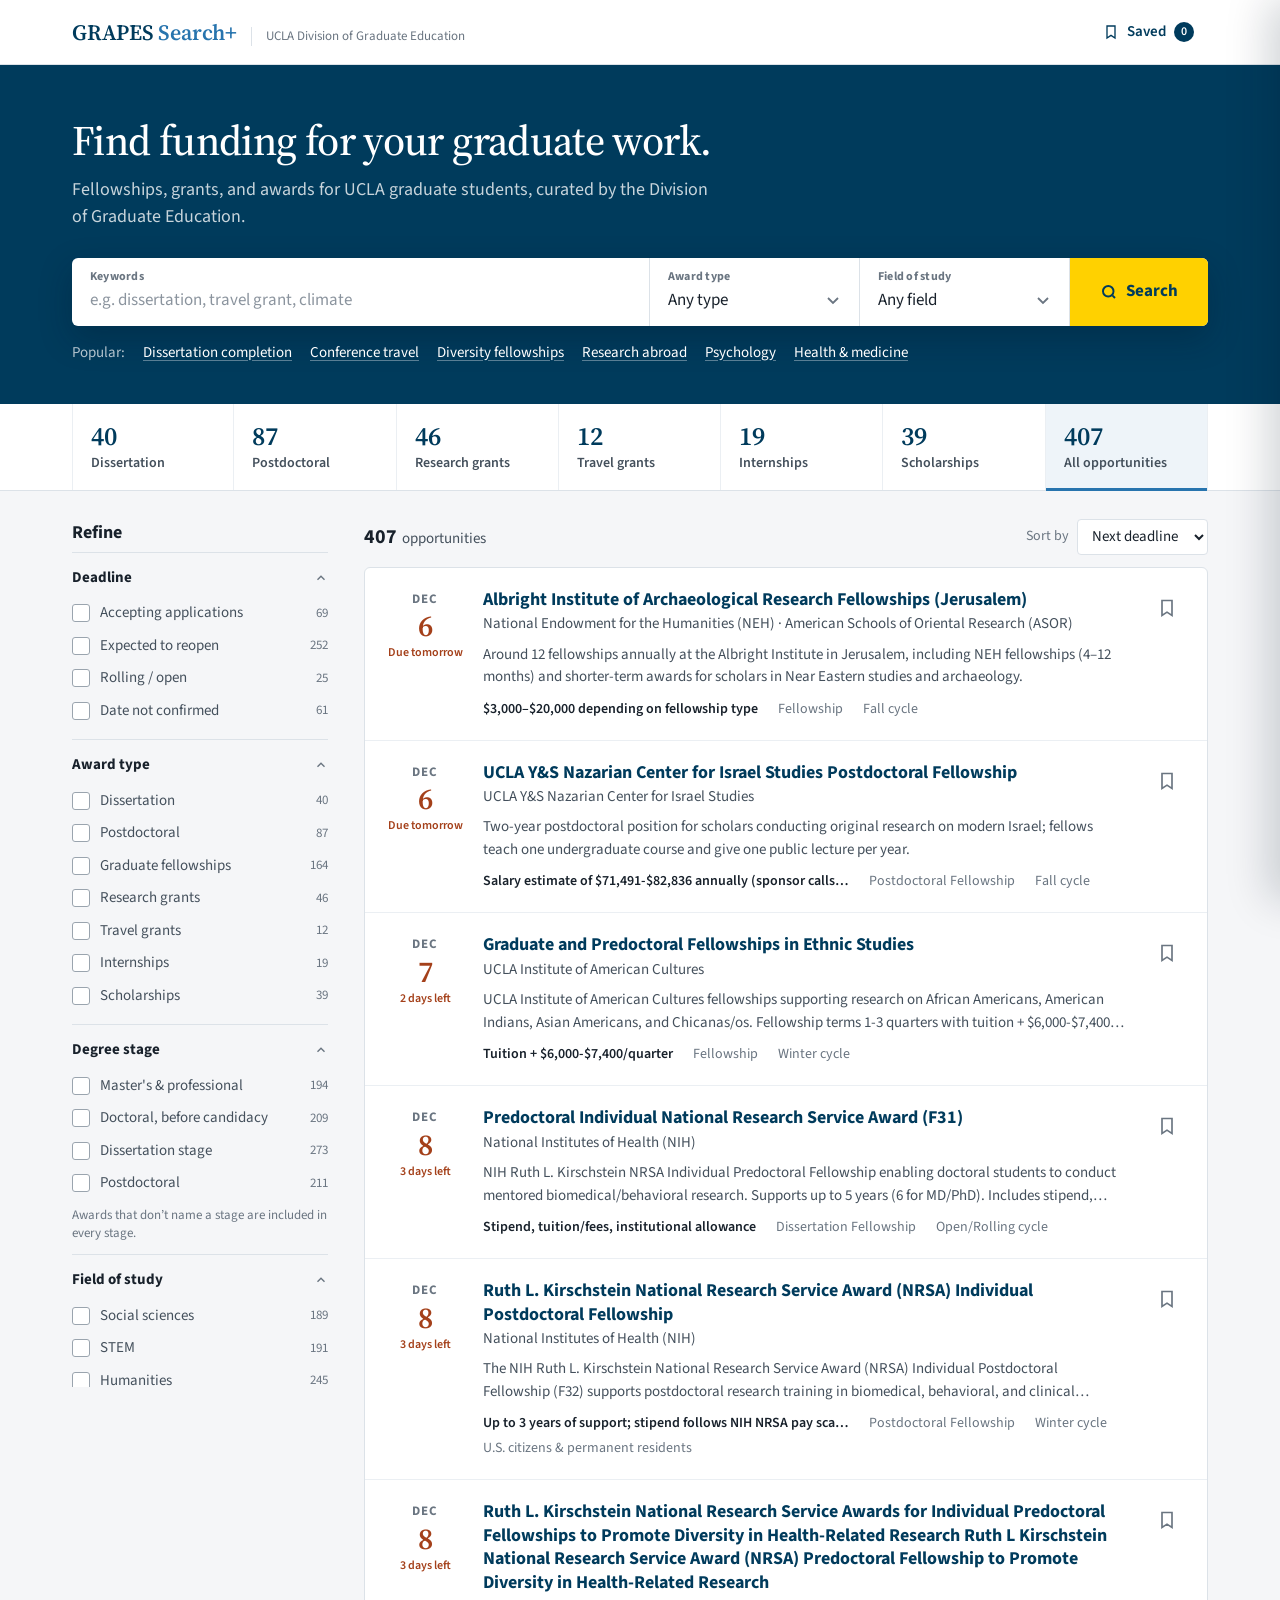
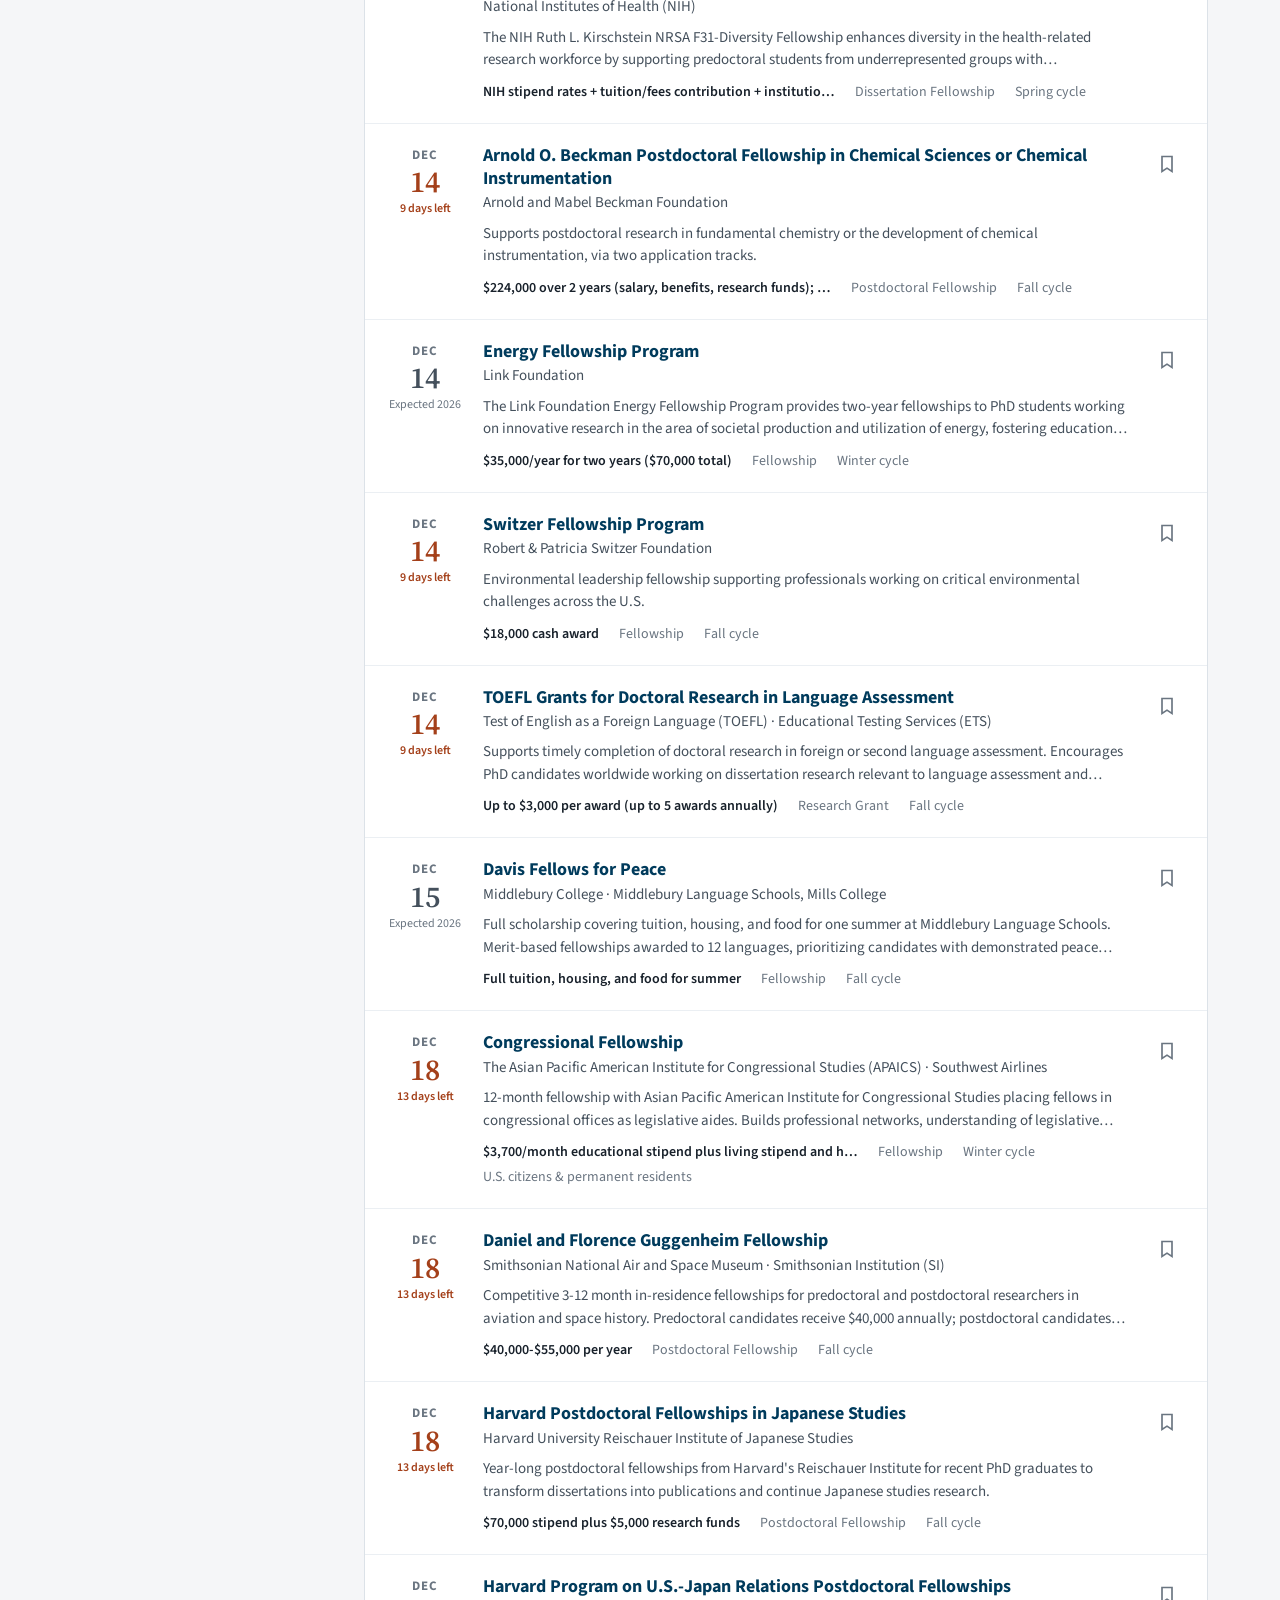
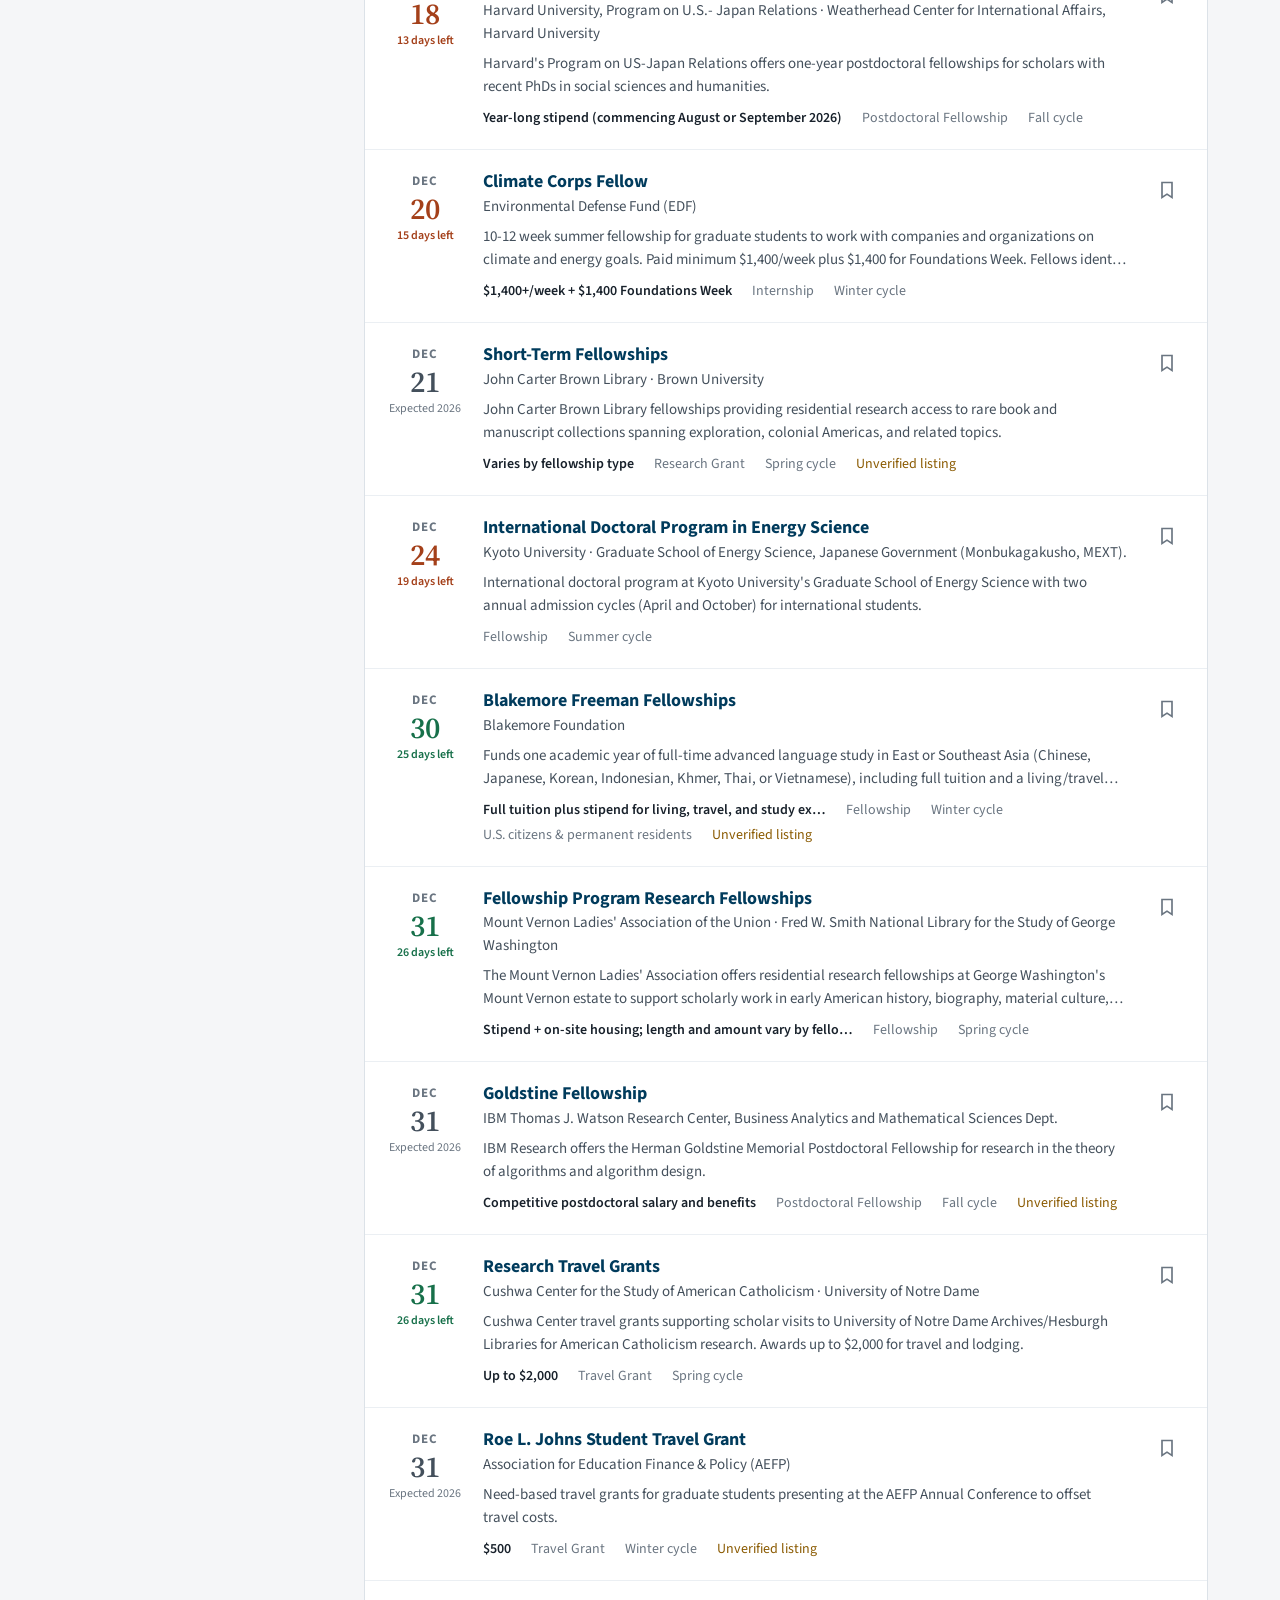
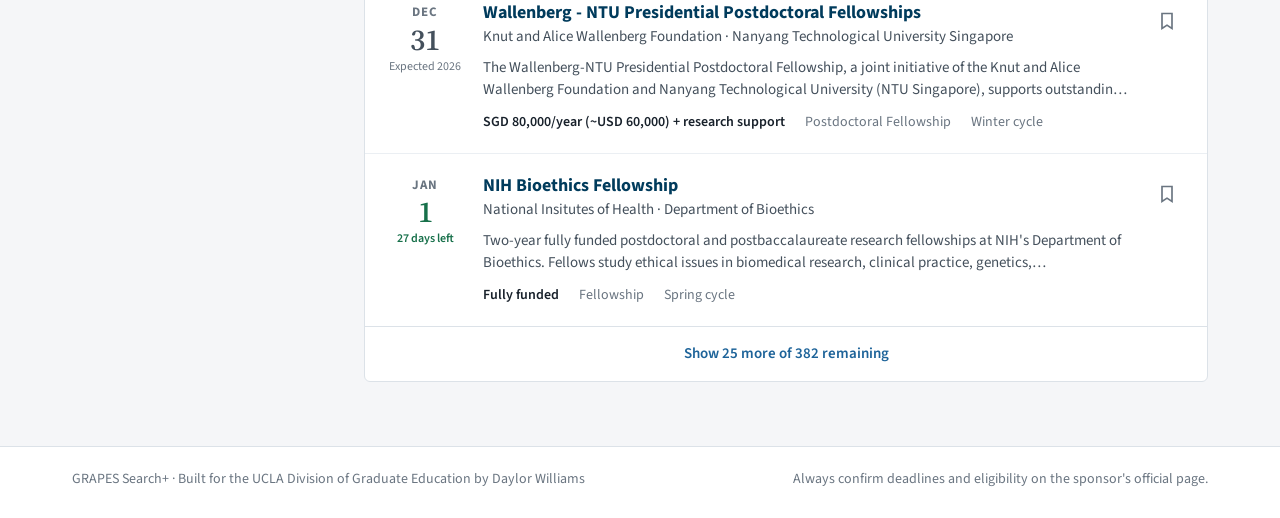
==== commit a7689c47: "Agent research: proposed listing updates" ====
--- a/grapes-fellowship-finder.html
+++ b/grapes-fellowship-finder.html
@@ -370,7 +370,7 @@
 </dialog>
 
 <script>
-const DATA=[{"id":97,"title":"Leo Baeck Institute - DAAD Fellowship","agency1":"Leo Baeck Institute (LBI)","agency2":"German Academic Exchange Service (DAAD)","season":"Fall","deadline":"Nov 01, 2026","deadlineSort":"2026-11-01","deadlinePassed":false,"sortTier":0,"status":"Published","officialUrl":"https://www.lbi.org/about/fellowships/lbi-daad-fellowships/","description":"This fellowship supports PhD candidates and recently awarded PhDs conducting dissertation research on the social, communal, and intellectual history of German-speaking Jewry. Provides financial assistance for research conducted in New York or Germany, with application deadlines in May and November.","eligibility":"PhD candidates and recent PhDs (degree awarded within 4 years); US citizens","amount":"","awardType":"Dissertation Fellowship","enriched":true,"citizenship":"us","levels":["dissertation","postdoc"]},{"id":1078,"title":"Ellison Scholars","agency1":"Ellison Institute of Technology","agency2":"","season":"Fall","deadline":"Dec 01, 2026","deadlineSort":"2026-12-01","deadlinePassed":false,"sortTier":0,"status":"Published","officialUrl":"https://eit.org/education-and-scholarships/graduate/","description":"Ellison Scholars is EIT's flagship scholarship programme, funding doctoral (DPhil/PhD) study at the University of Oxford. Selected scholars directly contribute to EIT projects tackling global challenges through cutting-edge technology, collaborating with world-leading experts.","eligibility":"PhD applicants with outstanding academic record (minimum GPA 3.7/4.0 or equivalent). Skills in computer science, AI, economics, mathematics, robotics, plant sciences, chemistry, biology, engineering, medicine or microbiology preferred.","amount":"","awardType":"Scholarship","enriched":true,"citizenship":"","levels":["phd"]},{"id":159,"title":"Switzer Fellowship Program","agency1":"Robert & Patricia Switzer Foundation","agency2":"","season":"Fall","deadline":"Dec 14, 2026","deadlineSort":"2026-12-14","deadlinePassed":false,"sortTier":0,"status":"Pending","officialUrl":"https://www.switzernetwork.org/fellowship/become-fellow","description":"Environmental leadership fellowship supporting professionals working on critical environmental challenges across the U.S.","eligibility":"Professionals with advanced degree and experience in the environmental field.","amount":"$18,000 cash award","awardType":"Fellowship","enriched":true,"citizenship":"","levels":[],"checked":"2026-10-15","checkedSource":"https://www.switzernetwork.org/fellowship/become-fellow","researched":"2026-10-15"},{"id":1059,"title":"Selected Professions Fellowships","agency1":"American Association of University Women (AAUW)","agency2":"","season":"Fall","deadline":"Sep 30, 2025","deadlineSort":"2025-09-30","deadlinePassed":true,"sortTier":2,"status":"Published","officialUrl":"https://www.aauw.org/resources/programs/selected-professions-fellowship-program/","description":"AAUW Selected Professions Fellowships are awarded to women pursuing full-time study in master's or professional degree programs in which women are underrepresented, including STEM, law, business, and medicine.","eligibility":"U.S. citizens or permanent residents pursuing first master's or professional degree full-time at an accredited U.S. institution. Open to underrepresented fields. Not open to previous AAUW national fellowship recipients.","amount":"$20,000","awardType":"Fellowship","enriched":true,"citizenship":"us","levels":["masters"]},{"id":1119,"title":"Leonard A. Lauder Fellowships in Modern Art","agency1":"Leonard A. Lauder Research Center for Modern Art","agency2":"","season":"Fall","deadline":"Oct 17, 2025","deadlineSort":"2025-10-17","deadlinePassed":true,"sortTier":2,"status":"Published","officialUrl":"https://www.metmuseum.org/opportunities/fellowships/leonard-a-lauder-fellowships-in-modern-art","description":"The Leonard Lauder Research Center for Modern Art at the Metropolitan Museum of Art offers predoctoral, postdoctoral, and dissertation completion fellowships supporting scholarly research on modern art. The center fosters deep engagement with the Met's collections and provides fellows access to curatorial staff, archives, and a vibrant scholarly community in New York City.","eligibility":"Predoctoral candidates must be advanced to candidacy; postdoctoral applicants must hold a PhD. Research must relate to modern art fields relevant to the Met's collections.","amount":"$6,000 travel stipend; additional stipend varies by fellowship type","awardType":"Fellowship","enriched":true,"citizenship":"","levels":["dissertation","postdoc"]},{"id":1120,"title":"Lafayette Fellowship","agency1":"French Embassy in the United States","agency2":"","season":"Fall","deadline":"Nov 30, 2025","deadlineSort":"2025-11-30","deadlinePassed":true,"sortTier":2,"status":"Published","officialUrl":"https://lafayette.villa-albertine.org/","description":"Fully funds American students for one year of master's-level study in France in STEM, humanities, and the arts. Open to both Francophone and non-Francophone candidates with full funding for tuition, living expenses, travel, and inclusion in the French-American Leadership Program.","eligibility":"US bachelor's degree holders under 27 years old obtained within last 3 years; open to all fields including STEM, humanities, and arts","amount":"Full funding for one year of master's study","awardType":"Fellowship","enriched":true,"citizenship":"open","levels":[]},{"id":834,"title":"Jefferson Science Fellowship","agency1":"US Department of State","agency2":"USAID","season":"Fall","deadline":"Oct 15, 2024","deadlineSort":"2024-10-15","deadlinePassed":true,"sortTier":2,"status":"Pending","officialUrl":"https://www.nationalacademies.org/our-work/jefferson-science-fellowships","description":"Jefferson Science Fellowships offer U.S. faculty scientists, engineers, and physicians a one-year immersive experience at the U.S. Department of State or USAID, contributing scientific expertise to foreign policy and international development.","eligibility":"Tenured or similarly ranked faculty at U.S. institutions of higher learning who are U.S. citizens. Must be eligible for security clearance.","amount":"","awardType":"Fellowship","enriched":true,"citizenship":"us","levels":[]},{"id":226,"title":"Newberry Library Short-Term Fellowships","agency1":"The Newberry Library","agency2":"","season":"Fall","deadline":"Dec 04, 2026","deadlineSort":"2026-12-04","deadlinePassed":false,"sortTier":0,"status":"Published","officialUrl":"https://www.newberry.org/research/fellowships/short-term-fellowships","description":"One to two-month residential fellowships for scholars at ABD stage and beyond to investigate specific collection items at the Newberry Library in Chicago. Monthly stipend of $3,000 supports research in humanities and American studies.","eligibility":"Ph.D. candidates (ABD), postdocs, faculty; holders of terminal degrees (MFA, MLIS, MSW, JD); any nationality welcome","amount":"$3,000/month","awardType":"Fellowship","enriched":true,"citizenship":"open","levels":["masters","dissertation","postdoc"]},{"id":1079,"title":"Cornell Atkinson Postdoctoral Fellowship in Sustainability","agency1":"Cornell University","agency2":"","season":"Fall","deadline":"Oct 20, 2026","deadlineSort":"2026-10-20","deadlinePassed":false,"sortTier":0,"status":"Published","officialUrl":"https://atkinson.cornell.edu/grants/postdocs/postdoctoral-fellowships/","description":"Highly selective three-year postdoctoral fellowship enabling early-career scholars to conduct research at the nexus of rigorous academic inquiry and real-world sustainability impact. Recipients work with Cornell faculty mentors and external partner organizations while engaging in professional development through the Sustainability Leadership Program.","eligibility":"Recent PhD holders (no earlier than 2 years prior to start); sustainability-related research; must reside in Ithaca, NY; flexible start between June 1 - September 1, 2026","amount":"Stipend (amount not specified); professional development support","awardType":"Postdoctoral Fellowship","enriched":true,"citizenship":"","levels":["postdoc"]},{"id":404,"title":"Daniel and Florence Guggenheim Fellowship","agency1":"Smithsonian National Air and Space Museum","agency2":"Smithsonian Institution (SI)","season":"Fall","deadline":"Dec 18, 2026","deadlineSort":"2026-12-18","deadlinePassed":false,"sortTier":0,"status":"Published","officialUrl":"https://airandspace.si.edu/get-involved/fellowships/guggenheim","description":"Competitive 3-12 month in-residence fellowships for predoctoral and postdoctoral researchers in aviation and space history. Predoctoral candidates receive $40,000 annually; postdoctoral candidates receive $55,000 annually, with limited additional funds for travel.","eligibility":"Predoctoral (completed coursework/exams, engaged in dissertation); Postdoctoral (PhD within 7 years); research focus on aviation and space history","amount":"$40,000-$55,000 per year","awardType":"Postdoctoral Fellowship","enriched":true,"citizenship":"","levels":["dissertation","postdoc"]},{"id":726,"title":"Davis Fellows for Peace","agency1":"Middlebury College","agency2":"Middlebury Language Schools, Mills College","season":"Fall","deadline":"Dec 15, 2025","deadlineSort":"2025-12-15","deadlinePassed":true,"sortTier":2,"status":"Published","officialUrl":"https://www.middlebury.edu/language-schools/funding/fellowships-scholarships/peace","description":"Full scholarship covering tuition, housing, and food for one summer at Middlebury Language Schools. Merit-based fellowships awarded to 12 languages, prioritizing candidates with demonstrated peace work experience and plans for future conflict resolution and mediation.","eligibility":"Advanced undergraduate or graduate students with strong background in peace work or conflict resolution","amount":"Full tuition, housing, and food for summer","awardType":"Fellowship","enriched":true,"citizenship":"","levels":["masters","phd"]},{"id":268,"title":"Los Angeles Area Health Services Research Training Program","agency1":"University of California, Los Angeles","agency2":"Agency for Healthcare Research Quality (AHRQ)","season":"Fall","deadline":"Aug 01, 2025","deadlineSort":"2025-08-01","deadlinePassed":true,"sortTier":2,"status":"Published","officialUrl":"https://www.ahrq.gov/funding/training-grants/grants/active/t32/T32-ucla.html","description":"A comprehensive training program at UCLA funded by AHRQ supporting pre- and postdoctoral researchers in health services research. Trainees develop expertise in health systems change, health equity, implementation science, and health outcomes measurement.","eligibility":"PhD students and postdoctoral researchers; Health services research; Health policy","amount":"Stipend + tuition support (varies by level)","awardType":"Dissertation Fellowship","enriched":true,"citizenship":"","levels":["phd","dissertation","postdoc"]},{"id":209,"title":"Fellows Program","agency1":"Center for U.S.-Mexican Studies (USMEX)","agency2":"UC San Diego (UCSD), School of International Relations and Pacific Studies (IR/PS)","season":"Fall","deadline":"Jan 22, 2026","deadlineSort":"2026-01-22","deadlinePassed":true,"sortTier":2,"status":"Pending","officialUrl":"https://usmex.ucsd.edu/fellows/index.html","description":"Residential fellowship program for research on Mexico and the U.S.-Mexico relationship. Fellowships range from 2\u20139 months at UC San Diego.","eligibility":"PhD candidates (ABD) and professors on sabbatical.","amount":"Up to $22,500 USD cost-of-living allowance","awardType":"Fellowship","enriched":true,"citizenship":"","levels":["dissertation"],"researched":"2026-10-15"},{"id":668,"title":"Summer Student Fellowships","agency1":"Parkinson's Disease Foundation (PDF)","agency2":"","season":"Fall","deadline":"Dec 04, 2025","deadlineSort":"2025-12-04","deadlinePassed":true,"sortTier":2,"status":"Published","officialUrl":"https://www.parkinson.org/advancing-research/for-researchers/fellowships-early-career-awards","description":"Ten-week summer research fellowships for advanced undergraduates and medical students conducting clinical or laboratory research on Parkinson's disease. Includes $4,000 award with optional $1,000 travel funding to present research at scientific conferences.","eligibility":"Undergraduate and medical students; must have identified mentor; national and international applicants welcomed","amount":"$4,000 (plus optional $1,000 travel)","awardType":"Fellowship","enriched":true,"citizenship":"open","levels":["masters"]},{"id":914,"title":"Center for Engaged Scholarship Dissertation Fellowships","agency1":"The Center for Engaged Scholarship","agency2":"","season":"Fall","deadline":"Dec 01, 2025","deadlineSort":"2025-12-01","deadlinePassed":true,"sortTier":2,"status":"Published","officialUrl":"https://cescholar.org/","description":"Fellowships for PhD students in social sciences and humanities who have completed coursework and dissertation proposal, with only dissertation writing remaining. Awards support research on engaged scholarship addressing social justice, climate change, environmental sustainability, and inequality topics.","eligibility":"PhD students advanced to candidacy; social sciences, humanities, and interdisciplinary fields (anthropology, economics, geography, history, political science, sociology, ethnic studies, women's studies, American studies)","amount":"$25,000 over 9 months","awardType":"Dissertation Fellowship","enriched":true,"citizenship":"","levels":["dissertation"]},{"id":1083,"title":"Postdoctoral Fellowship in California Conservation Science","agency1":"La Kretz Center for California Conservation Science","agency2":"UCLA","season":"Fall","deadline":"Sep 15, 2025","deadlineSort":"2025-09-15","deadlinePassed":true,"sortTier":2,"status":"Published","officialUrl":"https://www.ioes.ucla.edu/jobs/the-2027-ucla-la-kretz-center-postdoctoral-fellowship-in-california-conservation-science/","description":"Two-year postdoctoral fellowship supporting innovative research at the interface of applied and basic science for conservation of California's species, environments, and ecological communities. Includes salary, benefits, and $7,500 research/travel allowance.","eligibility":"Postdoctoral researchers with PhDs; research must focus on California conservation in any discipline with scientific underpinnings for conservation","amount":"Competitive salary, full benefits, and $7,500 research/travel allowance","awardType":"Postdoctoral Fellowship","enriched":true,"citizenship":"","levels":["postdoc"]},{"id":372,"title":"AIIS Research Fellowships","agency1":"American Institute of Indian Studies (AIIS)","agency2":"The Smithsonian Institution, The U.S. State Department","season":"Fall","deadline":"Nov 19, 2026","deadlineSort":"2026-11-19","deadlinePassed":false,"sortTier":0,"status":"Pending","officialUrl":"https://www.indiastudies.org/research-fellowship-programs/","description":"Fellowships for scholars, graduate students, and artists in Indian studies including Junior ($7,000), Senior, and Early Career fellowships.","eligibility":"Doctoral candidates, scholars with PhD, artists, and professionals; non-U.S. citizens eligible if at U.S. institution.","amount":"$7,000 (Junior); varies for Senior","awardType":"Fellowship","enriched":true,"citizenship":"open","levels":["dissertation","postdoc"],"checked":"2026-10-16","checkedSource":"https://www.indiastudies.org/research-fellowship-programs/","researched":"2026-10-16"},{"id":42,"title":"Career Awards for Medical Scientists","agency1":"Burroughs Wellcome Fund (BWF)","agency2":"","season":"Fall","deadline":"Sep 30, 2026","deadlineSort":"2026-09-30","deadlinePassed":true,"sortTier":2,"status":"Published","officialUrl":"https://www.bwfund.org/grants/biomedical-sciences/career-awards-for-medical-scientists/","description":"A highly competitive five-year award providing $700,000 to physician-scientists transitioning from postdoctoral training to faculty independence. Recipients gain mentorship, networking opportunities, and career development support from the Burroughs Wellcome Fund.","eligibility":"Physician-scientists (MD/DO); US citizens and permanent residents; 2+ years postdoctoral research","amount":"$700,000 over 5 years","awardType":"Award","enriched":true,"citizenship":"us","levels":["postdoc"]},{"id":34,"title":"Career Development Program (CDP)","agency1":"Leukemia and Lymphoma Society (LLS)","agency2":"","season":"Fall","deadline":"Nov 15, 2025","deadlineSort":"2025-11-15","deadlinePassed":true,"sortTier":2,"status":"Published","officialUrl":"https://www.lls.org/research/career-development-program-cdp","description":"Leukemia & Lymphoma Society program supporting researchers at early career stages in blood cancer research. Provides salary support, research allowance, and mentorship for researchers pursuing academic careers.","eligibility":"Postdocs (3 years or less), Special Fellows (3-5 years postdoc experience), faculty (tenure-track below full professor)","amount":"$65,000-$75,000/year","awardType":"Dissertation Fellowship","enriched":true,"citizenship":"","levels":["dissertation","postdoc"]},{"id":75,"title":"Luce Scholars Program","agency1":"The Henry Luce Foundation","agency2":"","season":"Fall","deadline":"Sep 08, 2026","deadlineSort":"2026-09-08","deadlinePassed":true,"sortTier":2,"status":"Published","officialUrl":"https://lucescholars.org/","description":"Highly competitive leadership development fellowship offering 18 emerging leaders with immersive professional experiences and language training in Asia. Provides stipends, language training, and individualized professional placement for one year of transformative work experience.","eligibility":"U.S. citizens or permanent residents; graduating seniors, recent graduates, or young professionals under age 33; bachelor's degree required","amount":"Stipends plus language training and placement support","awardType":"Fellowship","enriched":true,"citizenship":"us","levels":[]},{"id":541,"title":"John F. Kennedy Library Foundation Fellowships and Grants","agency1":"John F. Kennedy Library Foundation","agency2":"John F. Kennedy Presidential Library and Museum","season":"Fall","deadline":"Sep 30, 2026","deadlineSort":"2026-09-30","deadlinePassed":true,"sortTier":2,"status":"Published","officialUrl":"https://www.jfklibrary.org/archives/research-fellowships-grants","description":"Multiple named research fellowships and grants for scholars using the JFK Library archives. Opportunities include fellowships for research on foreign policy, domestic policy, immigration policy, and natural resources conservation, with awards ranging from $3,100-$5,000.","eligibility":"Scholars and students; must utilize JFK Library archival materials; various subject restrictions by fellowship","amount":"$3,100-$5,000","awardType":"Research Grant","enriched":true,"citizenship":"","levels":[]},{"id":44,"title":"LSRF Fellowship","agency1":"Life Sciences Research Foundation (LSRF)","agency2":"","season":"Fall","deadline":"Oct 01, 2026","deadlineSort":"2026-10-01","deadlinePassed":true,"sortTier":2,"status":"Published","officialUrl":"https://lsrf.org/","description":"A prestigious three-year postdoctoral fellowship providing $255,000 ($85,000/year) to support research in all areas of life sciences. The Life Sciences Research Foundation funds approximately 15-25 fellows annually from over 1,000 applications.","eligibility":"Postdoctoral researchers; US citizens and foreign applicants; All life sciences fields","amount":"$255,000 total ($85,000/year); $79,000 salary + $6,000 research allowance per year","awardType":"Postdoctoral Fellowship","enriched":true,"citizenship":"us","levels":["postdoc"]},{"id":47,"title":"Fellowships at the Wilson Center","agency1":"Woodrow Wilson International Center for Scholars","agency2":"","season":"Fall","deadline":"Sep 30, 2026","deadlineSort":"2026-09-30","deadlinePassed":true,"sortTier":2,"status":"Published","officialUrl":"https://www.wilsoncenter.org/research-fellowship","description":"Nine-month residential fellowships at the Woodrow Wilson International Center for Scholars in Washington, D.C. Fellows conduct research and engage with policymakers across broad range of social sciences and humanities disciplines.","eligibility":"Ph.D. holders and practitioners with equivalent professional achievement; citizens or permanent residents of any country; fluent in English","amount":"$90,000","awardType":"Fellowship","enriched":true,"citizenship":"open","levels":["postdoc"]},{"id":69,"title":"Society for the Humanities Fellowship","agency1":"Society for the Humanities at Cornell University","agency2":"","season":"Fall","deadline":"Sep 01, 2026","deadlineSort":"2026-09-01","deadlinePassed":true,"sortTier":2,"status":"Published","officialUrl":"https://societyhumanities.as.cornell.edu/fellowships","description":"Year-long residential fellowship at Cornell for scholars and artists conducting research reflecting the 2026-27 theme of 'Survival.' Multiple fellowship types available including General Society Fellowships ($64,000), Mellon Graduate Fellowships (tuition waiver + $35,661 stipend), and Mellon Postdoctoral Fellowships ($64,000/year for two years).","eligibility":"Graduate students and postdoctoral scholars; research must relate to 2026-27 theme of Survival; interdisciplinary approaches welcomed","amount":"$35,661 - $64,000 depending on fellowship type","awardType":"Fellowship","enriched":true,"citizenship":"","levels":["masters","phd","postdoc"]},{"id":96,"title":"Lawrence Fellowship","agency1":"Lawrence Livermore National Laboratory (LLNL)","agency2":"","season":"Fall","deadline":"Oct 01, 2026","deadlineSort":"2026-10-01","deadlinePassed":true,"sortTier":2,"status":"Published","officialUrl":"https://st.llnl.gov/opportunities/postdocs/postdoc-program/lawrence-fellowship","description":"Highly competitive fellowship supporting exceptional postdoctoral researchers across all technical disciplines at Lawrence Livermore National Laboratory.","eligibility":"PhD or near-PhD completion required; no citizenship restriction; 2-4 awards annually.","amount":"$12,235/month; 3-year appointment","awardType":"Postdoctoral Fellowship","enriched":true,"citizenship":"","levels":["postdoc"]},{"id":451,"title":"Graduate Research Student Internships (GRSI)","agency1":"Oak Ridge Institute for Science and Education (ORISE)","agency2":"Oak Ridge National Laboratory (ORNL)","season":"Fall","deadline":"Oct 23, 2026","deadlineSort":"2026-10-23","deadlinePassed":false,"sortTier":0,"status":"Published","officialUrl":"https://orise.orau.gov/internships-fellowships/graduates.html","description":"Summer, fall, and spring internship programs at Oak Ridge National Laboratory for graduate students in STEM disciplines. Expands expertise through laboratory research experience beyond traditional university settings.","eligibility":"Master's or doctoral degree-seeking students; minimum 3.0 GPA; U.S. citizen or Lawful Permanent Resident; completed first term of graduate program","amount":"Biweekly stipend based on education level; travel reimbursement up to $1,000 for those 50+ miles away","awardType":"Internship","enriched":true,"citizenship":"us","levels":["masters","phd"]},{"id":59,"title":"Society of Fellows in Critical Bibliography","agency1":"Rare Book School, University of Virginia","agency2":"","season":"Fall","deadline":"Oct 01, 2026","deadlineSort":"2026-10-01","deadlinePassed":true,"sortTier":2,"status":"Published","officialUrl":"https://rarebookschool.org/sofcb/","description":"Community of scholars working to advance the study of texts, images, and artifacts as material objects across disciplines. Fellows work collaboratively with Rare Book School staff to develop scholarly expertise in bibliography and material culture studies.","eligibility":"Librarians, archivists, curators, doctoral students, independent scholars, tenure-track and postdoctoral faculty; various levels of advancement","amount":"Support provided through fellowship program; specifics vary","awardType":"Fellowship","enriched":true,"citizenship":"","levels":["phd","postdoc"]},{"id":66,"title":"NAEd/Spencer Dissertation Fellowship Program","agency1":"National Academy of Education (NAEd)","agency2":"The Spencer Foundation","season":"Fall","deadline":"Oct 08, 2026","deadlineSort":"2026-10-08","deadlinePassed":true,"sortTier":2,"status":"Pending","officialUrl":"https://naeducation.org/naed-spencer-dissertation-fellowship/","description":"Supports dissertation writing for education research projects; fellows must complete pre-dissertation requirements by June 1, 2026.","eligibility":"PhD candidates in education research; must be ABD by application deadline.","amount":"$27,500","awardType":"Dissertation Fellowship","enriched":true,"citizenship":"","levels":["dissertation"],"researched":"2026-10-15"},{"id":61,"title":"Scoville Peace Fellowship","agency1":"The Herbert Scoville Jr. Peace Fellowship","agency2":"","season":"Fall","deadline":"Feb 27, 2026","deadlineSort":"2026-02-27","deadlinePassed":true,"sortTier":2,"status":"Pending","officialUrl":"https://scoville.org/apply/","description":"Fully-funded fellowship in Washington, DC for graduate students and recent graduates to work on peace and national security issues.","eligibility":"Recent college graduates and graduate students interested in peace and security work.","amount":"Salary, health insurance, and travel covered","awardType":"Fellowship","enriched":true,"citizenship":"","levels":["masters","phd"],"researched":"2026-10-15"},{"id":45,"title":"Mentored Research Scientist Development Awards","agency1":"National Human Genome Research Institute (NHGRI)","agency2":"National Institutes of Health (NIH)","season":"Fall","deadline":"Feb 12, 2027","deadlineSort":"2027-02-12","deadlinePassed":false,"sortTier":0,"status":"Pending","officialUrl":"https://www.genome.gov/careers-training/NHGRI-Funding-Opportunities-Training-Career-Development","description":"NHGRI career development award providing salary and research support for 3\u20135 years of intensive research career development under an experienced mentor.","eligibility":"Researchers at NIH-funded institutions with doctoral degree and a qualified mentor.","amount":"Salary and research support for 3\u20135 years","awardType":"Research Grant","enriched":true,"citizenship":"","levels":["postdoc"],"checked":"2026-10-15","checkedSource":"https://grants.nih.gov/grants/guide/pa-files/PA-24-176.html","researched":"2026-10-15"},{"id":55,"title":"Albright Institute of Archaeological Research Fellowships (Jerusalem)","agency1":"National Endowment for the Humanities (NEH)","agency2":"American Schools of Oriental Research (ASOR)","season":"Fall","deadline":"Dec 06, 2026","deadlineSort":"2026-12-06","deadlinePassed":false,"sortTier":0,"status":"Pending","officialUrl":"https://aiar.org/fellowships","description":"Around 12 fellowships annually at the Albright Institute in Jerusalem, including NEH fellowships (4\u201312 months) and shorter-term awards for scholars in Near Eastern studies and archaeology.","eligibility":"U.S., Israeli, Palestinian and international scholars in archaeology and related Near Eastern studies.","amount":"$3,000\u2013$20,000 depending on fellowship type","awardType":"Fellowship","enriched":true,"citizenship":"open","levels":[],"checked":"2026-10-15","checkedSource":"https://aiar.org/fellowships/","researched":"2026-10-15"},{"id":23,"title":"Graduate Study Scholarship Master Study in Germany","agency1":"German Academic Exchange Service (DAAD)","agency2":"","season":"Fall","deadline":"Oct 30, 2026","deadlineSort":"2026-10-30","deadlinePassed":false,"sortTier":0,"status":"Published","officialUrl":"https://www2.daad.de/deutschland/stipendium/datenbank/en/21148-scholarship-database/?detail=50026200","description":"Scholarships for highly qualified (under-)graduates pursuing full Master's degree programs at German universities. Funded by the German Federal Foreign Office, supporting 10-24 months of study in Germany.","eligibility":"Bachelor's or Diplom degree holders (or near completion); any academic discipline; students at German universities","amount":"\u20ac992-\u20ac1,300 monthly (varies by program) plus travel allowance and insurance","awardType":"Fellowship","enriched":true,"citizenship":"","levels":["masters"]},{"id":87,"title":"Research Grants in Germany","agency1":"German Academic Exchange Service (DAAD)","agency2":"","season":"Fall","deadline":"Nov 01, 2026","deadlineSort":"2026-11-01","deadlinePassed":false,"sortTier":0,"status":"Published","officialUrl":"https://www.daad.org/en/find-funding/graduate-opportunities/research-grants/german-studies-research-grants/","description":"Grants for undergraduate and graduate students nominated by supervising professors to conduct research on modern German cultural, political, historical, economic and social affairs. Support includes $2,000-$3,000 toward travel and accommodation for 1-2 months research in Germany.","eligibility":"Undergraduate (3rd year+) and graduate students with 2+ years college German and 3+ German Studies courses; nominated by professor","amount":"$2,000-$3,000","awardType":"Research Grant","enriched":true,"citizenship":"","levels":["masters","phd"]},{"id":56,"title":"Hench Post-Dissertation Fellowship","agency1":"American Antiquarian Society (AAS)","agency2":"","season":"Fall","deadline":"Oct 15, 2026","deadlineSort":"2026-10-15","deadlinePassed":true,"sortTier":2,"status":"Published","officialUrl":"https://www.americanantiquarian.org/12-month-residential/hench-post-dissertation-fellowship","description":"One-year residential fellowship at American Antiquarian Society for early-career scholars to revise dissertations for publication. Includes manuscript review by leading scholars and $44,000 stipend.","eligibility":"Scholars within 3 years of Ph.D. completion; research in American history, literature, and culture through 1900","amount":"$44,000","awardType":"Postdoctoral Fellowship","enriched":true,"citizenship":"","levels":["dissertation","postdoc"]},{"id":64,"title":"Residential Fellowships","agency1":"National Humanities Center","agency2":"","season":"Fall","deadline":"Oct 03, 2026","deadlineSort":"2026-10-03","deadlinePassed":true,"sortTier":2,"status":"Published","officialUrl":"https://nationalhumanitiescenter.org/scholarly-programs/","description":"Prestigious fellowships for advanced study in art history, classics, history, languages and literature, musicology, philosophy, and humanities at Research Triangle Park in North Carolina. Provides environment for individual research with intellectual discussion among scholars.","eligibility":"Terminal degree holders (PhD, MFA, etc.) at least 5 years prior; faculty at research universities, liberal arts colleges, HBCUs, HSIs, and international scholars; independent scholars welcome","amount":"Over $1,570,000 in total fellowships awarded; varies by fellowship length (semester or year)","awardType":"Fellowship","enriched":true,"citizenship":"open","levels":["postdoc"]},{"id":65,"title":"Grants-in-Aid of Research Program","agency1":"Sigma Xi, The Scientific Research Honor Society","agency2":"","season":"Fall","deadline":"Oct 01, 2026","deadlineSort":"2026-10-01","deadlinePassed":true,"sortTier":2,"status":"Published","officialUrl":"https://www.sigmaxi.org/programs/grants-in-aid-of-research","description":"Sigma Xi program supporting undergraduate and graduate student research across all scientific disciplines. Awards range from $500-$5,000 for Sigma Xi members (higher amounts for astronomy and vision research) and up to $1,000 for non-members.","eligibility":"Undergraduate and graduate students in degree-seeking programs; open to Sigma Xi members and non-members","amount":"$500 - $5,000","awardType":"Research Grant","enriched":true,"citizenship":"","levels":["masters","phd"]},{"id":110,"title":"The Woodrow Wilson Doctoral Dissertation Fellowship In Women's Studies","agency1":"The Woodrow Wilson National Fellowship Foundation","agency2":"","season":"Fall","deadline":"Nov 01, 2026","deadlineSort":"2026-11-01","deadlinePassed":false,"sortTier":0,"status":"Pending","officialUrl":"https://citizensandscholars.org/dissertation-fellowship-in-womens-studies/","description":"Supports final-year dissertation writing for PhD candidates in humanities and social sciences on women and gender topics; now administered by Institute for Citizens & Scholars.","eligibility":"PhD candidates at U.S. institutions who will complete dissertations during the fellowship year.","amount":"$5,000","awardType":"Dissertation Fellowship","enriched":true,"citizenship":"","levels":["dissertation"],"researched":"2026-10-15"},{"id":210,"title":"American Concrete Institute Foundation Fellowship","agency1":"American Concrete Institute (ACI) Foundation Scholarship Council","agency2":"American Concrete Institute (ACI)","season":"Fall","deadline":"Nov 01, 2026","deadlineSort":"2026-11-01","deadlinePassed":false,"sortTier":0,"status":"Pending","officialUrl":"https://www.acifoundation.org/scholarships.aspx","description":"Fellowship for full-time students in concrete-related degree programs, including a $10,000 stipend and paid travel to two ACI Conventions.","eligibility":"Full-time students enrolled in concrete-related degree programs at accredited institutions in U.S. or Canada.","amount":"$10,000 stipend plus convention travel","awardType":"Fellowship","enriched":true,"citizenship":"","levels":[],"checked":"2026-10-16","checkedSource":"https://www.acifoundation.org/scholarships.aspx","researched":"2026-10-16"},{"id":296,"title":"American Cancer Society Postdoctoral Fellowships","agency1":"American Cancer Society (ACS)","agency2":"","season":"Fall","deadline":"Dec 01, 2026","deadlineSort":"2026-12-01","deadlinePassed":false,"sortTier":0,"status":"Published","officialUrl":"https://www.cancer.org/research/we-fund-cancer-research/apply-research-grant/grant-types/postdoctoral-fellowships.html","description":"American Cancer Society fellowships for new investigators in cancer research training programs. Offers progressive stipends over three years and $4,000 annual allowance for professional development.","eligibility":"U.S. citizens or authorized non-citizens; postdoctoral position; Ph.D./terminal degree within 3 years or 3 years or fewer postdoc research training","amount":"$66,000-$70,000/year","awardType":"Postdoctoral Fellowship","enriched":true,"citizenship":"open","levels":["postdoc"]},{"id":385,"title":"Mathematical Sciences Postdoctoral Research Fellowships (MSPRF)","agency1":"National Science Foundation (NSF)","agency2":"","season":"Fall","deadline":"Oct 21, 2026","deadlineSort":"2026-10-21","deadlinePassed":false,"sortTier":0,"status":"Published","officialUrl":"https://www.nsf.gov/funding/opportunities/msprf-mathematical-sciences-postdoctoral-research-fellowships","description":"Supports future leaders in mathematics and statistics through postdoctoral research in areas of mathematics and statistics. Provides affiliation with host institution and sponsoring scientist mentoring for both research and training.","eligibility":"Recent PhD holders in mathematics or statistics; no prior NSF PI awards; must have doctoral degree before fellowship start","amount":"Varies based on fellowship option; supports research in mathematics and statistics","awardType":"Postdoctoral Fellowship","enriched":true,"citizenship":"","levels":["postdoc"]},{"id":449,"title":"Dissertation Fellowships for Republic of China Students Abroad","agency1":"Chiang Ching-kuo Foundation for International Scholarly Exchange","agency2":"","season":"Fall","deadline":"Oct 15, 2026","deadlineSort":"2026-10-15","deadlinePassed":true,"sortTier":2,"status":"Published","officialUrl":"http://www.cckf.org/en/programs/american/MDF","description":"Supports doctoral candidates who are Republic of China citizens completing dissertation research at accredited universities in the Americas. Focuses on topics related to Chinese culture, society, development of the ROC, or Taiwan Studies in humanities and social sciences.","eligibility":"ROC citizens completing PhD dissertations; graduates of ROC universities; no foreign permanent residence; accredited universities in Americas","amount":"Varies; typically supports final dissertation phase","awardType":"Dissertation Fellowship","enriched":true,"citizenship":"other","levels":["dissertation"]},{"id":466,"title":"TOEFL Grants for Doctoral Research in Language Assessment","agency1":"Test of English as a Foreign Language (TOEFL)","agency2":"Educational Testing Services (ETS)","season":"Fall","deadline":"Dec 14, 2026","deadlineSort":"2026-12-14","deadlinePassed":false,"sortTier":0,"status":"Published","officialUrl":"https://www.ets.org/toefl/grants/doctoral-research-grant-language-assessment.html","description":"Supports timely completion of doctoral research in foreign or second language assessment. Encourages PhD candidates worldwide working on dissertation research relevant to language assessment and evaluation.","eligibility":"PhD candidates worldwide; dissertation research in foreign or second language assessment; any language acceptable","amount":"Up to $3,000 per award (up to 5 awards annually)","awardType":"Research Grant","enriched":true,"citizenship":"open","levels":["dissertation"]},{"id":547,"title":"BPI Polikoff-Gautreaux Fellowship","agency1":"Business and Professional People for Public Interest (BPI)","agency2":"","season":"Fall","deadline":"Nov 30, 2026","deadlineSort":"2026-11-30","deadlinePassed":false,"sortTier":0,"status":"Pending","officialUrl":"https://impactforequity.org/work-with-us/polikoff-gautreaux-fellowship/","description":"The BPI Polikoff-Gautreaux Fellowship provides recent law or policy school graduates with hands-on experience in public interest law and advocacy, working in criminal legal system or housing at Impact for Equity in Chicago.","eligibility":"Recent law or policy school (graduate level) graduates. Must be within 5 years of graduation at fellowship start. Two-year term.","amount":"","awardType":"Fellowship","enriched":true,"citizenship":"","levels":[],"checked":"2026-10-16","checkedSource":"https://impactforequity.org/work-with-us/polikoff-gautreaux-fellowship/","researched":"2026-10-16"},{"id":656,"title":"World Politics and Statecraft Fellowship","agency1":"Smith Richardson Foundation (SRF)","agency2":"University of Wisconsin-Madison (UW), Department of History","season":"Fall","deadline":"Oct 05, 2026","deadlineSort":"2026-10-05","deadlinePassed":true,"sortTier":2,"status":"Pending","officialUrl":"https://www.srf.org/programs/international-security-foreign-policy/world-politics-statecraft-fellowship/","description":"Smith Richardson Foundation supports PhD dissertation research on American foreign policy, international relations, and strategic studies. Up to 20 grants awarded annually.","eligibility":"Full-time PhD students at U.S. universities who have completed coursework and passed qualifying exams.","amount":"$10,000","awardType":"Dissertation Fellowship","enriched":true,"citizenship":"","levels":["phd","dissertation"]},{"id":120,"title":"Luce/ACLS Dissertation Fellowships in American Art","agency1":"Henry Luce Foundation","agency2":"American Council of Learned Societies (ACLS)","season":"Fall","deadline":"Oct 28, 2026","deadlineSort":"2026-10-28","deadlinePassed":false,"sortTier":0,"status":"Published","officialUrl":"https://www.acls.org/competitions/luce-acls-dissertation-fellowships-in-american-art/","description":"Luce/ACLS Dissertation Fellowships in American Art support doctoral students at any stage of PhD dissertation research or writing in art history or related fields such as Native American studies or ethnic studies.","eligibility":"Doctoral students at U.S. universities in art history or related fields who have completed all PhD requirements except the dissertation. Open to U.S. citizens, permanent residents, DACA recipients, asylees, refugees, and TPS holders.","amount":"$42,500 ($38,000 stipend + $4,500 travel/research allowance)","awardType":"Dissertation Fellowship","enriched":true,"citizenship":"us","levels":["phd","dissertation"]},{"id":50,"title":"Diversity Fellowship Program","agency1":"American Political Science Association (APSA)","agency2":"","season":"Fall","deadline":"Oct 25, 2026","deadlineSort":"2026-10-25","deadlinePassed":false,"sortTier":0,"status":"Published","officialUrl":"https://apsanet.org/diversity/diversity-fellowship-program/","description":"APSA program awarding fellowships to students from underrepresented backgrounds in political science. Fall awards support doctoral program entry; Spring awards support pre-dissertation graduate students.","eligibility":"Underrepresented students in political science; focus on race, ethnicity, gender, systemic racism, LGBTQ, disability, indigenous politics","amount":"$2,000-$5,000","awardType":"Fellowship","enriched":true,"citizenship":"","levels":[]},{"id":123,"title":"Killam Postdoctoral Research Fellowship","agency1":"Izaak Walton Killam Memorial Fund for Advanced Studies","agency2":"University of British Columbia (UBC)","season":"Fall","deadline":"Nov 06, 2026","deadlineSort":"2026-11-06","deadlinePassed":false,"sortTier":0,"status":"Published","officialUrl":"https://www.postdocs.ubc.ca/award/killam-postdoctoral-research-fellowship","description":"Prestigious postdoctoral fellowship from the Izaak Walton Killam Memorial Fund bringing outstanding international scholars to UBC for innovative research. Provides $60,000 annual stipend for maximum two years with preference for first-time postdoctoral fellows.","eligibility":"Hold PhD or equivalent; not currently in tenure-track position; temporary/term faculty eligible; any nationality","amount":"$60,000 annually","awardType":"Postdoctoral Fellowship","enriched":true,"citizenship":"open","levels":["postdoc"]},{"id":578,"title":"Ray D. Wolfe Postdoctoral Fellowships","agency1":"University of Toronto (UToronto)","agency2":"Centre for Jewish Studies (CJS)","season":"Fall","deadline":"","deadlineSort":"9999-12-31","deadlinePassed":false,"sortTier":1,"status":"Pending","officialUrl":"https://www.jewishstudies.utoronto.ca/about-us/employment-opportunities/postdoctoral-fellow-positions","description":"Two-year postdoctoral fellowship at the University of Toronto for Jewish Studies research; fellows teach one course per term and deliver one public lecture.","eligibility":"Scholars engaged in research on Jewish history, culture, literature, or thought; open to all nationalities.","amount":"$61,000 CAD/year plus $1,000 research support","awardType":"Postdoctoral Fellowship","enriched":true,"citizenship":"open","levels":["postdoc"]},{"id":112,"title":"NSF Graduate Research Fellowship Program","agency1":"National Science Foundation (NSF)","agency2":"","season":"Fall","deadline":"Oct 19, 2026","deadlineSort":"2026-10-19","deadlinePassed":false,"sortTier":0,"status":"Published","officialUrl":"https://www.nsf.gov/funding/opportunities/grfp-nsf-graduate-research-fellowship-program","description":"Recognizes and supports outstanding graduate students pursuing full-time research-based master's and doctoral degrees in science, technology, engineering, and mathematics including STEM education. Oldest graduate fellowship program at NSF, established in 1952.","eligibility":"U.S. citizens, nationals, or permanent residents; full-time STEM graduate students; less than one academic year completed; never previously accepted GRFP","amount":"$37,000 annual stipend plus $16,000 annual cost of education allowance for three years within five-year fellowship","awardType":"Fellowship","enriched":true,"citizenship":"us","levels":["masters","phd"]},{"id":390,"title":"CfA Postdoctoral Fellowship","agency1":"Harvard-Smithsonian Center for Astrophysics (CFA)","agency2":"","season":"Fall","deadline":"Oct 15, 2026","deadlineSort":"2026-10-15","deadlinePassed":true,"sortTier":2,"status":"Published","officialUrl":"https://www.cfa.harvard.edu/opportunities/fellowships-visiting-scientist-positions/cfa-fellowship","description":"The CfA Postdoctoral Fellowship supports innovative astrophysics research by offering early-career researchers full access to the unique facilities and resources of the Center for Astrophysics | Harvard & Smithsonian, including observing time on MMT, Magellan Telescopes, and the Submillimeter Array.","eligibility":"English-speaking citizens from any nation within 2 years of equivalent full-time post-PhD research experience at fellowship start. Three-year appointment.","amount":"","awardType":"Postdoctoral Fellowship","enriched":true,"citizenship":"","levels":["postdoc"]},{"id":391,"title":"Clay Postdoctoral Fellowship","agency1":"Harvard-Smithsonian Center for Astrophysics","agency2":"Smithsonian Astrophysical Observatory","season":"Fall","deadline":"Oct 15, 2026","deadlineSort":"2026-10-15","deadlinePassed":true,"sortTier":2,"status":"Published","officialUrl":"https://www.cfa.harvard.edu/opportunities/fellowships-visiting-scientist-positions/clay-fellowship","description":"The Clay Postdoctoral Fellowship supports innovative astrophysics research offering complete research independence at the Center for Astrophysics | Harvard & Smithsonian, one of the world's leading astrophysics institutions.","eligibility":"English-speaking citizens from any nation within 4 years of equivalent full-time post-PhD research experience at fellowship start. Three-year appointment.","amount":"","awardType":"Postdoctoral Fellowship","enriched":true,"citizenship":"","levels":["postdoc"]},{"id":108,"title":"Fannie and John Hertz Graduate Fellowship Award","agency1":"The Hertz Foundation","agency2":"","season":"Fall","deadline":"Oct 30, 2026","deadlineSort":"2026-10-30","deadlinePassed":false,"sortTier":0,"status":"Pending","officialUrl":"https://www.hertzfoundation.org/hertz-fellowship/","description":"Highly competitive fellowship for doctoral study in applied sciences, engineering, and mathematics; up to 25 awards per year with up to 5 years of funding.","eligibility":"College seniors, first-year graduate students, or gap year students who are U.S. citizens or permanent residents pursuing a full-time PhD in applied sciences, math, or engineering.","amount":"Up to $250,000 over 5 years","awardType":"Fellowship","enriched":true,"citizenship":"us","levels":["masters","phd"],"checked":"2026-10-15","checkedSource":"https://www.hertzfoundation.org/hertz-fellowship/apply/","researched":"2026-10-15"},{"id":508,"title":"Mendenhall Research Fellowship Program","agency1":"United States Geological Survey (USGS)","agency2":"","season":"Open/Rolling","deadline":"","deadlineSort":"9999-12-31","deadlinePassed":false,"sortTier":1,"status":"Pending","officialUrl":"https://www.usgs.gov/centers/mendenhall-research-fellowship-program","description":"The USGS Mendenhall Research Fellowship Program provides postdoctoral fellows opportunities to conduct concentrated research with USGS scientists, advancing scientific careers and USGS science missions across a wide variety of research topics.","eligibility":"U.S. citizens and nationals who completed a PhD no earlier than 5 years before the application opening date. PhD must be completed before employment starts. Two-year appointment at GS-12 level.","amount":"Full salary and benefits at the GS-12 level, step 1 (no dollar figure stated; salary varies by locality pay or COLA)","awardType":"Postdoctoral Fellowship","enriched":true,"citizenship":"us","levels":["postdoc"],"researched":"2026-10-16"},{"id":580,"title":"Postdoctoral Research Program","agency1":"Columbia University Climate School","agency2":"","season":"Fall","deadline":"Oct 30, 2026","deadlineSort":"2026-10-30","deadlinePassed":false,"sortTier":0,"status":"Pending","officialUrl":"https://www.climate.columbia.edu/postdoctoral-research-program","description":"24-month postdoctoral positions at Columbia Climate School for climate and sustainability research, including a $72,116 annual salary plus $12,000 research stipend over two years.","eligibility":"PhD, MD, or JD recipients within 5 years of degree; open to U.S. and non-U.S. citizens.","amount":"$72,116/year plus $12,000 research stipend","awardType":"Postdoctoral Fellowship","enriched":true,"citizenship":"open","levels":["postdoc"]},{"id":933,"title":"Partnership for Clean Competition Fellowship Program","agency1":"Partnership for Clean Competition (PCC)","agency2":"","season":"Fall","deadline":"Feb 01, 2027","deadlineSort":"2027-02-01","deadlinePassed":false,"sortTier":0,"status":"Published","officialUrl":"https://cleancompetition.org/programs/fellowship-program/","description":"Partnership for Clean Competition fellowship supports early-career PhD researchers pursuing careers in anti-doping science. Offers Laboratory and Research Tracks with mentorship, conference travel, and potential lab visitation opportunities.","eligibility":"Recent PhD graduates demonstrating interest in anti-doping science; Laboratory or Research Track focus","amount":"$60,000 annually for 2 years (up to $37,500 year 3)","awardType":"Fellowship","enriched":true,"citizenship":"","levels":["postdoc"]},{"id":83,"title":"Fellowships For Americans","agency1":"The American-Scandinavian Foundation (ASF)","agency2":"The Mathilde Aas Fund, The Carl G. and Rikke Fredriksen Barth Fund, The Bernadotte Fund","season":"Fall","deadline":"Nov 01, 2026","deadlineSort":"2026-11-01","deadlinePassed":false,"sortTier":0,"status":"Published","officialUrl":"https://www.amscan.org/fellowships-and-grants/","description":"Year-long and short-term fellowships for U.S. citizens and permanent residents pursuing research or creative-arts projects in the Nordic region. Priority given to graduate students conducting dissertation-related research.","eligibility":"U.S. citizens or permanent residents; completed undergraduate education; Nordic language competency desired but not required","amount":"Up to $23,000 for year-long; up to $5,000 for 1-3 months","awardType":"Postdoctoral Fellowship","enriched":true,"citizenship":"us","levels":["postdoc"]},{"id":86,"title":"Dumbarton Oaks Research Fellowships","agency1":"Dumbarton Oaks Research Library and Collection","agency2":"Trustees for Harvard University","season":"Fall","deadline":"Nov 01, 2026","deadlineSort":"2026-11-01","deadlinePassed":false,"sortTier":0,"status":"Published","officialUrl":"https://www.doaks.org/research/fellowships-and-awards/research-fellowships","description":"Fellowships available for Byzantine, Pre-Columbian, and Garden and Landscape scholars. Supports academic year, semester, or summer research at this prestigious Washington DC research library and collection affiliated with Harvard University.","eligibility":"Terminal degree holders (Fellowships) or advanced degree candidates (Junior Fellowships); Byzantine, Pre-Columbian, or Garden/Landscape specialization","amount":"$25,000-$35,000 for academic year; $2,400 for eight-week summer","awardType":"Postdoctoral Fellowship","enriched":true,"citizenship":"","levels":["postdoc"]},{"id":117,"title":"Rome Prize","agency1":"American Academy In Rome","agency2":"","season":"Fall","deadline":"Nov 01, 2026","deadlineSort":"2026-11-01","deadlinePassed":false,"sortTier":0,"status":"Published","officialUrl":"https://www.aarome.org/apply/rome-prize","description":"Over 130-year-old fellowship supporting innovative and cross-disciplinary work in arts and humanities. Awards approximately 30 artists and scholars annually to reside at Academy in Rome for 5-10 months starting in September.","eligibility":"Artists and scholars; multiple discipline categories; selected through national competition; residency in Rome required","amount":"Stipend, bedroom with private bath, and private workspace provided","awardType":"Fellowship","enriched":true,"citizenship":"","levels":[]},{"id":185,"title":"Mellon Postdoctoral Fellowships","agency1":"Society for the Humanities at Cornell University","agency2":"","season":"Fall","deadline":"Oct 15, 2026","deadlineSort":"2026-10-15","deadlinePassed":true,"sortTier":2,"status":"Published","officialUrl":"https://societyhumanities.as.cornell.edu/mellon-postdoctoral-fellowships","description":"Two-year postdoctoral fellowships in humanities with 65% independent research and 35% teaching responsibilities. Fellows hold department affiliations and joint appointments at Cornell's Society for the Humanities with limited teaching duties.","eligibility":"PhD in humanities; postdoctoral researchers; specializations vary by year (2026-28: History of Art and Visual Studies, English Literature, Science & Technology Studies)","amount":"$64,000 per year","awardType":"Postdoctoral Fellowship","enriched":true,"citizenship":"","levels":["postdoc"]},{"id":138,"title":"Fellowships for New Americans","agency1":"Paul and Daisy Soros","agency2":"","season":"Fall","deadline":"Oct 29, 2026","deadlineSort":"2026-10-29","deadlinePassed":false,"sortTier":0,"status":"Published","officialUrl":"https://pdsoros.org/","description":"The Paul & Daisy Soros Fellowships for New Americans supports the graduate education of 30 immigrants and children of immigrants each year who are poised to make significant contributions to U.S. society, culture, or their academic field.","eligibility":"U.S. immigrants or children of immigrants, age 30 or younger, with a bachelor's degree pursuing full-time graduate or professional study in the U.S. Must not have started the third year of the degree program at application deadline.","amount":"Up to $90,000 over two years ($40,000 tuition + $50,000 stipend)","awardType":"Fellowship","enriched":true,"citizenship":"","levels":[]},{"id":155,"title":"Chancellor's Postdoctoral Fellowship Program for Academic Diversity","agency1":"University of California (UC), Berkeley","agency2":"","season":"Fall","deadline":"Nov 01, 2026","deadlineSort":"2026-11-01","deadlinePassed":false,"sortTier":0,"status":"Published","officialUrl":"https://diversity.berkeley.edu/programs-services/postdoctoral-diversity","description":"The Berkeley Chancellor's Postdoctoral Fellowship offers postdoctoral research fellowships and faculty mentoring to outstanding scholars whose research, teaching, and service will contribute to diversity and equal opportunity at UC Berkeley.","eligibility":"Applicants from underrepresented groups or with research focused on underserved populations, gender, disability, or LGBTQ+ issues. Apply through the UC President's Postdoctoral Fellowship Program \u2014 Chancellor's fellows are drawn from that pool.","amount":"","awardType":"Postdoctoral Fellowship","enriched":true,"citizenship":"","levels":["postdoc"]},{"id":194,"title":"Science and Technology Policy Fellowships","agency1":"American Association for the Advancement of Science (AAAS)","agency2":"Academy of Nutrition and Dietetics Foundation (ANDF), American Institute of Physics (AIP)","season":"Fall","deadline":"Nov 01, 2026","deadlineSort":"2026-11-01","deadlinePassed":false,"sortTier":0,"status":"Published","officialUrl":"https://www.aaas.org/programs/science-technology-policy-fellowships","description":"Provides opportunities for scientists and engineers to learn about policymaking and contribute expertise in the policy realm. Places over 250 fellows annually in federal government across executive, judicial, and legislative branches.","eligibility":"Scientists and engineers; diverse backgrounds and career stages; U.S. citizenship typically required","amount":"Includes yearlong stipend and professional development","awardType":"Fellowship","enriched":true,"citizenship":"us","levels":[]},{"id":242,"title":"ASOR Mesopotamian Fellowship","agency1":"American Schools of Oriental Research (ASOR)","agency2":"The Baghdad Committee on Mesopotamian Civilization","season":"Fall","deadline":"Jan 26, 2026","deadlineSort":"2026-01-26","deadlinePassed":true,"sortTier":2,"status":"Published","officialUrl":"https://www.asor.org/fellowships/mesopotamian-fellowship/","description":"Three-month to one-year fellowship supporting field research on ancient Mesopotamian culture or museum/archive work. Includes $1,000 allocation for ASOR Annual Meeting registration and travel where recipients present their research.","eligibility":"Pre-doctoral and post-doctoral scholars from any country; ASOR membership or institutional affiliation required; scholars from Middle East especially encouraged","amount":"$9,000","awardType":"Research Grant","enriched":true,"citizenship":"","levels":["postdoc"]},{"id":903,"title":"Post-Doctoral Fellowships","agency1":"The Library Company of Philadelphia (LCP)","agency2":"National Endowment for the Humanities (NEH)","season":"Fall","deadline":"Jan 25, 2026","deadlineSort":"2026-01-25","deadlinePassed":true,"sortTier":2,"status":"Published","officialUrl":"https://librarycompany.org/academic-programs/fellowships/","description":"The Library Company of Philadelphia offers postdoctoral and dissertation fellowships supporting research in American history and culture before 1900, using one of the nation's oldest and largest repositories of early American printed materials, manuscripts, and images. Fellows are in residence in Philadelphia and participate in a lively intellectual community.","eligibility":"Postdoctoral applicants must have received their PhD within the last 5 years. Doctoral candidates advanced to candidacy may apply for dissertation fellowships.","amount":"$55,000/year (postdoctoral); $20,000 (dissertation)","awardType":"Fellowship","enriched":true,"citizenship":"","levels":["dissertation","postdoc"]},{"id":388,"title":"AIP State Department Fellowship Program","agency1":"American Institute of Physics (AIP)","agency2":"American Astronomical Society","season":"Fall","deadline":"Oct 01, 2026","deadlineSort":"2026-10-01","deadlinePassed":true,"sortTier":2,"status":"Pending","officialUrl":"https://www.aip.org/aip/awards/state-department-science-policy-fellowships","description":"The AIP State Department Science Fellowship enables physicists and related scientists to spend one year working at the U.S. Department of State, contributing scientific expertise to foreign policy and international development processes.","eligibility":"AIP Member Society members with a PhD in physics or a closely related field, U.S. citizens eligible for a security clearance. Qualified scientists at any career stage may apply.","amount":"$91,000 per year stipend","awardType":"Fellowship","enriched":true,"citizenship":"us","levels":["postdoc"],"researched":"2026-10-16"},{"id":530,"title":"Members in the School of Social Science","agency1":"Institute of Advanced Study (IAS)","agency2":"National Science Foundation (NSF)","season":"Fall","deadline":"Oct 15, 2026","deadlineSort":"2026-10-15","deadlinePassed":true,"sortTier":2,"status":"Published","officialUrl":"https://www.ias.edu/sss/sss-fellowships","description":"Annual invitations to approximately 20 scholars working on diverse topics to pursue individual research within rich context of intellectual discussion and exchange. Multidisciplinary perspectives in social science and occasionally humanities.","eligibility":"Social science scholars; approximately 20 invited annually; some selected for theme seminar participation","amount":"Varies; includes campus resources and subsidized housing","awardType":"Postdoctoral Fellowship","enriched":true,"citizenship":"","levels":["postdoc"]},{"id":680,"title":"President's Postdoctoral Fellowship Program","agency1":"University of California (UC)","agency2":"","season":"Fall","deadline":"Nov 01, 2026","deadlineSort":"2026-11-01","deadlinePassed":false,"sortTier":0,"status":"Published","officialUrl":"https://ppfp.ucop.edu/info/","description":"Highly competitive fellowship established to encourage minoritized PhD recipients to pursue academic careers at University of California. One of the most competitive postdoctoral awards in the country offering research fellowships, professional development, and faculty mentoring.","eligibility":"Postdoctoral researchers from minoritized backgrounds; any discipline; all UC campuses","amount":"$69,073 annual salary plus $5,000 research and professional development expenses","awardType":"Postdoctoral Fellowship","enriched":true,"citizenship":"","levels":["postdoc"]},{"id":472,"title":"Individual Grants","agency1":"Asian Cultural Council (ACC)","agency2":"","season":"Fall","deadline":"Nov 10, 2026","deadlineSort":"2026-11-10","deadlinePassed":false,"sortTier":0,"status":"Pending","officialUrl":"https://www.asianculturalcouncil.org/grant-opportunities","description":"The Asian Cultural Council provides grants for individuals in the cultural arts to undertake research, study, travel, and other activities in Asia and the United States.","eligibility":"Individuals in cultural arts fields; fellowship duration must be 1-6 months.","amount":"Varies by program","awardType":"Travel Grant","enriched":true,"citizenship":"","levels":[],"checked":"2026-10-16","checkedSource":"https://www.asianculturalcouncil.org/grant-opportunities","researched":"2026-10-16"},{"id":94,"title":"Japanese Studies Fellowship Program for Doctoral Candidates","agency1":"Japan Foundation","agency2":"","season":"Fall","deadline":"Dec 01, 2026","deadlineSort":"2026-12-01","deadlinePassed":false,"sortTier":0,"status":"Pending","officialUrl":"https://ny.jpf.go.jp/grants/grants-for-japanese-studies/fellowship-program/","description":"The Japan Foundation provides fellowships for doctoral candidates and postdoctoral researchers pursuing Japanese studies.","eligibility":"U.S. citizens or permanent residents; doctoral candidates must have achieved ABD status.","amount":"","awardType":"Fellowship","enriched":true,"citizenship":"us","levels":["dissertation"],"checked":"2026-10-15","checkedSource":"https://ny.jpf.go.jp/grants/grants-for-japanese-studies/fellowship-program/","researched":"2026-10-15"},{"id":703,"title":"College Internship","agency1":"The Dow Jones News Fund (DJNF)","agency2":"","season":"Fall","deadline":"Nov 11, 2026","deadlineSort":"2026-11-11","deadlinePassed":false,"sortTier":0,"status":"Pending","officialUrl":"https://dowjonesnewsfund.org/djnfinternships/","description":"The Dow Jones News Fund offers paid summer journalism internships for college students in business reporting, data journalism, digital media, and multimedia editing.","eligibility":"College sophomores, juniors, seniors, and graduate students enrolled full-time.","amount":"$1,500 scholarship plus paid internship","awardType":"Internship","enriched":true,"citizenship":"","levels":["masters","phd"]},{"id":134,"title":"National Academy of Education/Spencer Postdoctoral Fellowship","agency1":"National Academy of Education (NAEd)","agency2":"Spencer Foundation","season":"Fall","deadline":"Oct 08, 2026","deadlineSort":"2026-10-08","deadlinePassed":true,"sortTier":2,"status":"Published","officialUrl":"https://www.spencer.org/grant_types/post-doctoral-fellowship","description":"Annual fellowships for 25 early-career scholars with potential for significant contributions to education. Offers $70,000 support (full-time one year or half-time two years) with mentorship from NAEd members. Research must relate centrally to education history, theory, or practice.","eligibility":"PhD/EdD/equivalent research degree received Jan 2020-Dec 2024; any field if research relates to education; non-U.S. citizens eligible","amount":"$70,000","awardType":"Postdoctoral Fellowship","enriched":true,"citizenship":"open","levels":["postdoc"]},{"id":673,"title":"Supreme Court Fellows Program","agency1":"Supreme Court of the United States","agency2":"","season":"Fall","deadline":"Nov 15, 2026","deadlineSort":"2026-11-15","deadlinePassed":false,"sortTier":0,"status":"Pending","officialUrl":"https://www.supremecourt.gov/fellows/","description":"The Supreme Court Fellows Program places mid-career professionals and recent degree holders in the Supreme Court of the United States, the Administrative Office of the U.S. Courts, the Federal Judicial Center, and the U.S. Sentencing Commission to broaden understanding of the judicial system.","eligibility":"At least one post-graduate degree, two or more years of professional experience, and familiarity with the judicial process required.","amount":"$120,579 (equivalent to GS-13/1 federal salary)","awardType":"Fellowship","enriched":true,"citizenship":"","levels":["masters"]},{"id":157,"title":"Japan Exchange and Teaching Program","agency1":"Ministry of Internal Affairs and Communications","agency2":"Ministry of Foreign Affairs; Ministry of Education, Culture, Sports, Science and Technology","season":"Fall","deadline":"Nov 13, 2026","deadlineSort":"2026-11-13","deadlinePassed":false,"sortTier":0,"status":"Published","officialUrl":"https://jetprogramme.org/","description":"A teaching program placing foreign graduates in Japan as Assistant Language Teachers (ALTs), Sports Education Advisors, or Coordinators for International Relations. Over 77,000 participants from 77 countries have served since 1987.","eligibility":"Bachelor's degree holders; All nationalities; English speakers; Education/language/international relations","amount":"Full-time employment salary + benefits","awardType":"Internship","enriched":true,"citizenship":"open","levels":[]},{"id":965,"title":"Israel Studies Graduate Student Research Fellowships","agency1":"UCLA Y&S Nazarian Center for Israel Studies","agency2":"","season":"Fall","deadline":"","deadlineSort":"9999-12-31","deadlinePassed":false,"sortTier":1,"status":"Published","officialUrl":"https://international.ucla.edu/israel/funding","description":"UCLA graduate student research grants supporting Israel Studies research during academic year or summer. Awards range from $2,500-$7,500 for graduate students in any discipline with Israel Studies interest.","eligibility":"UCLA graduate students; any discipline welcome including history, political science, economics, sociology, anthropology, literature, visual/performing arts","amount":"$2,500-$7,500","awardType":"Fellowship","enriched":true,"citizenship":"","levels":["masters","phd"]},{"id":1062,"title":"Amelia Earhart Fellowship","agency1":"Zonta International Foundation","agency2":"","season":"Fall","deadline":"Nov 15, 2026","deadlineSort":"2026-11-15","deadlinePassed":false,"sortTier":0,"status":"Pending","officialUrl":"https://www.zonta.org/Web/Web/Programs/Education/Amelia_Earhart_Fellowship.aspx","description":"Zonta International awards $10,000 fellowships to women pursuing PhD degrees in aerospace engineering and space sciences.","eligibility":"Women of any nationality pursuing a PhD in aerospace engineering or space sciences; must have completed at least one year of doctoral program.","amount":"$10,000","awardType":"Fellowship","enriched":true,"citizenship":"open","levels":["phd"]},{"id":690,"title":"GloCal Health Fellowship","agency1":"University of California Global Health Institute (UCGHI)","agency2":"National Institutes of Health (NIH), Fogarty International Center (FIC)","season":"Fall","deadline":"Sep 15, 2026","deadlineSort":"2026-09-15","deadlinePassed":true,"sortTier":2,"status":"Pending","officialUrl":"https://ucghi.universityofcalifornia.edu/fellowships/glocal-health-fellowship/","description":"The GloCal Health Fellowship is an NIH Fogarty International Center-sponsored 12-month mentored research fellowship for investigators studying diseases and conditions in developing countries, supporting fellows from all 10 UC campuses and 21 international sites.","eligibility":"U.S. doctoral students (PhD, DrPH), professional students (MD, DDS, DVM, PharmD), and postdoctoral fellows. Must be U.S. citizens or permanent residents. Undergraduate or Master's students are NOT eligible.","amount":"","awardType":"Fellowship","enriched":true,"citizenship":"us","levels":["masters","phd","postdoc"]},{"id":828,"title":"Naval Research Enterprise Internship Program (NREIP)","agency1":"US Dept. of the Navy","agency2":"","season":"Fall","deadline":"Nov 30, 2026","deadlineSort":"2026-11-30","deadlinePassed":false,"sortTier":0,"status":"Pending","officialUrl":"https://www.onr.navy.mil/education-outreach/undergraduate-graduate/nreip-naval-internship","description":"The U.S. Navy provides paid summer research internships for undergraduate and graduate students at Naval laboratories across the country.","eligibility":"Undergraduates (sophomores through seniors) and graduate students.","amount":"Paid internship (salary varies)","awardType":"Internship","enriched":true,"citizenship":"","levels":["masters","phd"]},{"id":402,"title":"Postdoctoral Scholar Program","agency1":"Woods Hole Oceanographic Institution (WHOI)","agency2":"","season":"Fall","deadline":"Oct 15, 2026","deadlineSort":"2026-10-15","deadlinePassed":true,"sortTier":2,"status":"Pending","officialUrl":"https://www.whoi.edu/what-we-do/educate/postdoctoral/postdocs-scholar-fellowship-appointments/apo-postdoctoral-scholar/","description":"Woods Hole Oceanographic Institution offers 18-month postdoctoral scholarships to recent doctorates in oceanography, chemistry, engineering, geology, mathematics, meteorology, physics, biology, and related fields.","eligibility":"Recent doctorates in oceanography and related fields.","amount":"At least $71,000/year for 18 months plus benefits","awardType":"Postdoctoral Fellowship","enriched":true,"citizenship":"","levels":["postdoc"],"researched":"2026-10-16"},{"id":190,"title":"ASP Postdoctoral Fellow Program","agency1":"National Center for Atmospheric Research (NCAR)","agency2":"High Altitude Observatory (HAO)","season":"Fall","deadline":"Oct 25, 2026","deadlineSort":"2026-10-25","deadlinePassed":false,"sortTier":0,"status":"Pending","officialUrl":"https://asp.ucar.edu/postdocs/postdoctoral-fellowships","description":"The National Center for Atmospheric Research (NCAR) Advanced Study Program (ASP) Postdoctoral Fellowship provides two years of support for early-career researchers to pursue independent projects in the atmospheric and related sciences at NCAR's facilities in Boulder, Colorado. Fellows collaborate with world-class scientists and gain access to exceptional computational and observational resources.","eligibility":"Applicants must have received their PhD within the past four years (or expect to do so before the fellowship start date) in atmospheric sciences, oceanography, chemistry, or a closely related field.","amount":"Competitive salary + benefits for 2 years","awardType":"Postdoctoral Fellowship","enriched":true,"citizenship":"","levels":["postdoc"],"researched":"2026-10-15"},{"id":204,"title":"Short-Term Visiting Academic Research Fellowships","agency1":"American Antiquarian Society (AAS)","agency2":"German Association for American Studies (DGfA)","season":"Fall","deadline":"Jan 15, 2027","deadlineSort":"2027-01-15","deadlinePassed":false,"sortTier":0,"status":"Pending","officialUrl":"https://www.americanantiquarian.org/short-term-fellowships","description":"The American Antiquarian Society offers 1-2 month residential research fellowships for scholars using the AAS library's extensive collections in American history.","eligibility":"Doctoral candidates, postdoctoral scholars, and independent researchers.","amount":"Varies by specific fellowship (covers room and board)","awardType":"Research Grant","enriched":true,"citizenship":"","levels":["dissertation","postdoc"],"checked":"2026-10-15","checkedSource":"https://www.americanantiquarian.org/short-term-fellowships","researched":"2026-10-15"},{"id":205,"title":"Mass Media Science & Engineering Fellows Program","agency1":"American Association for the Advancement of Science (AAAS)","agency2":"American Chemical Society (ACS), American Geophysical Union (AGU), American Mathematical Society","season":"Fall","deadline":"Jan 04, 2027","deadlineSort":"2027-01-04","deadlinePassed":false,"sortTier":0,"status":"Pending","officialUrl":"https://www.aaas.org/programs/mass-media-fellowship","description":"AAAS awards fellowships for summer positions at media outlets, allowing scientists and engineers to cover science and technology for diverse audiences.","eligibility":"Students in science, engineering, and related disciplines; applicants must have a bachelor's degree or be enrolled in graduate programs.","amount":"Approximately $9,000 for summer internship","awardType":"Internship","enriched":true,"citizenship":"","levels":["masters"],"checked":"2026-10-15","checkedSource":"https://massmedia.secure-platform.com/a/","researched":"2026-10-15"},{"id":218,"title":"Center of Military History (CMH) Dissertation Fellowships","agency1":"National Museum of the United States Army","agency2":"","season":"Fall","deadline":"Mar 31, 2026","deadlineSort":"2026-03-31","deadlinePassed":true,"sortTier":2,"status":"Published","officialUrl":"https://history.army.mil/html/about/df-geninfo.html","description":"The U.S. Army Center of Military History (CMH) Dissertation Fellowship supports advanced doctoral candidates writing dissertations on topics in American military history. Fellows conduct research using Army and National Archives holdings and may interact with professional historians at the CMH in Washington, D.C.","eligibility":"U.S. citizens advanced to candidacy in a doctoral program in history or a closely related field. Dissertation must focus on American military history.","amount":"$15,000\u2013$80,000 depending on fellowship tier","awardType":"Dissertation Fellowship","enriched":true,"citizenship":"us","levels":["dissertation"]},{"id":221,"title":"Winterthur Research Fellowship Program","agency1":"Winterthur Museum, Garden & Library","agency2":"","season":"Fall","deadline":"Jan 15, 2026","deadlineSort":"2026-01-15","deadlinePassed":true,"sortTier":2,"status":"Pending","officialUrl":"https://www.winterthur.org/fellowships-available/","description":"Winterthur Museum offers short-term (2-6 weeks) and long-term (4-8 months) residential and remote research fellowships for scholars and creative professionals at all career stages.","eligibility":"Graduate students completing PhD, scholars, and creative professionals at all career stages.","amount":"Varies by fellowship length (covers room and board for residential)","awardType":"Research Grant","enriched":true,"citizenship":"","levels":["masters","phd"],"researched":"2026-10-16"},{"id":304,"title":"Harvard Program on U.S.-Japan Relations Postdoctoral Fellowships","agency1":"Harvard University, Program on U.S.- Japan Relations","agency2":"Weatherhead Center for International Affairs, Harvard University","season":"Fall","deadline":"Dec 18, 2026","deadlineSort":"2026-12-18","deadlinePassed":false,"sortTier":0,"status":"Pending","officialUrl":"https://us-japan.wcfia.harvard.edu/apply-become-postdoctoral-fellow","description":"Harvard's Program on US-Japan Relations offers one-year postdoctoral fellowships for scholars with recent PhDs in social sciences and humanities.","eligibility":"PhD recipients from 2021 onward in anthropology, economics, history, international relations, law, political science, public health, public policy, or sociology.","amount":"Year-long stipend (commencing August or September 2026)","awardType":"Postdoctoral Fellowship","enriched":true,"citizenship":"","levels":["postdoc"],"checked":"2026-10-16","checkedSource":"https://us-japan.wcfia.harvard.edu/apply-become-postdoctoral-fellow","researched":"2026-10-16"},{"id":1067,"title":"Mary Isabel Sibley Fellowship","agency1":"Phi Beta Kappa Society","agency2":"","season":"Fall","deadline":"Jan 31, 2027","deadlineSort":"2027-01-31","deadlinePassed":false,"sortTier":0,"status":"Pending","officialUrl":"https://www.pbk.org/awards/sibley-fellowship","description":"Phi Beta Kappa Society awards an annual $20,000 fellowship to women scholars alternating between Greek and French studies. 2026 focuses on Greek Studies.","eligibility":"Unmarried women ages 25-35; must hold a doctorate or have completed all PhD requirements except dissertation.","amount":"$20,000","awardType":"Fellowship","enriched":true,"citizenship":"","levels":["dissertation","postdoc"]},{"id":450,"title":"Walter J. Jensen Fellowship","agency1":"Phi Beta Kappa Society","agency2":"","season":"Fall","deadline":"Jan 31, 2027","deadlineSort":"2027-01-31","deadlinePassed":false,"sortTier":0,"status":"Pending","officialUrl":"https://www.pbk.org/awards/jensen","description":"Phi Beta Kappa Society awards a fellowship for study in France focused on French language, literature, and culture.","eligibility":"Scholars and students studying French language, literature, and culture.","amount":"$17,000 stipend, plus a single round-trip economy ticket to France","awardType":"Fellowship","enriched":true,"citizenship":"","levels":[],"checked":"2026-10-16","checkedSource":"https://www.pbk.org/awards/jensen","researched":"2026-10-16"},{"id":537,"title":"Walter Byers Scholarship Program","agency1":"National Collegiate Athletic Association (NCAA)","agency2":"","season":"Fall","deadline":"Jan 05, 2027","deadlineSort":"2027-01-05","deadlinePassed":false,"sortTier":0,"status":"Pending","officialUrl":"https://www.ncaa.org/sports/2013/11/21/walter-byers-graduate-scholarship.aspx","description":"The NCAA awards two $24,000 graduate scholarships annually to student-athletes with outstanding academic and leadership achievements.","eligibility":"Former NCAA varsity athletes with minimum 3.5 GPA enrolled full-time in graduate study.","amount":"$24,000 (renewable for second year)","awardType":"Scholarship","enriched":true,"citizenship":"","levels":["masters"],"checked":"2026-10-16","checkedSource":"https://www.ncaa.org/student-athletes/scholarships-and-grants/walter-byers-graduate-scholarship/","researched":"2026-10-16"},{"id":918,"title":"Jean and Marie-Louise Dufrenoy Scholarship","agency1":"Society of French and Francophone Teachers of America (SPFFA)","agency2":"","season":"Spring","deadline":"Mar 01, 2026","deadlineSort":"2026-03-01","deadlinePassed":true,"sortTier":2,"status":"Published","officialUrl":"https://www.spffa.org/bourses/","description":"Annual scholarship supporting American students in science to pursue a full academic year of studies in France within their discipline. Provides $25,000 ($12,500 per semester) for sciences, mathematics, engineering, or related technology fields.","eligibility":"Bachelor's degree in science/math/engineering; US citizens; Science and technology fields","amount":"$25,000 per academic year","awardType":"Scholarship","enriched":true,"citizenship":"us","levels":[]},{"id":919,"title":"Jeanne Marandon Fellowship","agency1":"Society of French and Francophone Teachers of America (SPFFA)","agency2":"","season":"Spring","deadline":"Mar 15, 2026","deadlineSort":"2026-03-15","deadlinePassed":true,"sortTier":2,"status":"Published","officialUrl":"https://www.spffa.org/bourses/","description":"SPFFA fellowship for study and research in France or Qu\u00e9bec. Supports scholars of French and Francophone cultures with awards ranging from $1,500-$25,000 depending on academic level and project length.","eligibility":"U.S. citizens; affiliated with American college/university; SPFFA membership required; proficiency in spoken/written French; literature, art, music, history have priority","amount":"$1,500-$25,000","awardType":"Fellowship","enriched":true,"citizenship":"us","levels":[]},{"id":920,"title":"Fellowships for Study in Quebec","agency1":"Society of French and Francophone Teachers of America (SPFFA)","agency2":"","season":"Spring","deadline":"Feb 15, 2026","deadlineSort":"2026-02-15","deadlinePassed":true,"sortTier":2,"status":"Published","officialUrl":"https://www.spffa.org/","description":"Jeanne Marandon Fellowships awarded by SPFFA supporting research and study in France or Quebec. Summer scholarships specifically for study at Universite Laval Quebec ($4,000 for 4-week program). General awards range from $1,500-$25,000 based on project level and duration.","eligibility":"U.S. citizens; affiliated with American college/university; SPFFA membership required; sufficient French proficiency; priority to humanities, art, music, history, social sciences fields","amount":"$1,500 - $25,000 (or $4,000 for summer Quebec programs)","awardType":"Fellowship","enriched":true,"citizenship":"us","levels":[]},{"id":396,"title":"Goldstine Fellowship","agency1":"IBM Thomas J. Watson Research Center, Business Analytics and Mathematical Sciences Dept.","agency2":"","season":"Fall","deadline":"Dec 31, 2025","deadlineSort":"2025-12-31","deadlinePassed":true,"sortTier":2,"status":"Pending","officialUrl":"https://research.ibm.com/goldstine/","description":"IBM Research offers the Herman Goldstine Memorial Postdoctoral Fellowship for research in the theory of algorithms and algorithm design.","eligibility":"Recent PhD recipients in theoretical computer science, mathematics, or related fields.","amount":"Competitive postdoctoral salary and benefits","awardType":"Postdoctoral Fellowship","enriched":true,"citizenship":"","levels":["postdoc"],"researched":"2026-10-16"},{"id":224,"title":"DOE Computational Science Graduate Fellowship","agency1":"Department of Energy (DOE)","agency2":"National Nuclear Security Administration (NNSA), Krell Institute","season":"Fall","deadline":"Jan 07, 2027","deadlineSort":"2027-01-07","deadlinePassed":false,"sortTier":0,"status":"Pending","officialUrl":"https://www.krellinst.org/csgf/","description":"Four-year fellowship supporting graduate students pursuing PhD degrees in computational science and high-performance computing, funded by the Department of Energy.","eligibility":"U.S. citizens pursuing PhD degrees in computational science-related fields.","amount":"$38,000 annual stipend plus full tuition coverage","awardType":"Fellowship","enriched":true,"citizenship":"us","levels":["phd"],"checked":"2026-10-16","checkedSource":"https://www.krellinst.org/csgf/how-apply","researched":"2026-10-16"},{"id":565,"title":"Pre-Dissertation Research Fellowships in European Studies","agency1":"Columbia University, Council for European Studies","agency2":"","season":"Fall","deadline":"Mar 15, 2026","deadlineSort":"2026-03-15","deadlinePassed":true,"sortTier":2,"status":"Pending","officialUrl":"https://councilforeuropeanstudies.org/grants-awards-fellowships/sae-ces/","description":"SAE-CES fellowship funding graduate students' first major research project in Europe for exploratory, early-stage dissertation research in European studies.","eligibility":"Graduate students in early stages of dissertation research with limited prior fieldwork in Europe.","amount":"$5,000 plus conference registration waiver","awardType":"Research Grant","enriched":true,"citizenship":"","levels":["masters","phd","dissertation"],"researched":"2026-10-16"},{"id":195,"title":"Chateaubriand Fellowship - Humanities & Social Sciences (HSS)","agency1":"Cultural Services of the French Embassy in the U.S.","agency2":"","season":"Fall","deadline":"Jan 18, 2027","deadlineSort":"2027-01-18","deadlinePassed":false,"sortTier":0,"status":"Pending","officialUrl":"https://chateaubriand-fellowship.org/","description":"Fellowship for PhD students enrolled at U.S. institutions conducting dissertation research in France in humanities and social sciences.","eligibility":"PhD students enrolled in U.S. institutions; non-French citizenship required; must have advisor and French mentor letters.","amount":"Monthly stipend, round-trip airfare, health insurance","awardType":"Fellowship","enriched":true,"citizenship":"other","levels":["phd"],"checked":"2026-10-15","checkedSource":"https://chateaubriand-fellowship.org/hss-application/","researched":"2026-10-15"},{"id":1068,"title":"Postdoctoral Fellowship in Applied Physics","agency1":"U.S. Department of Homeland Security (DHS)","agency2":"Transportation Security Laboratory (TSL)","season":"Open/Rolling","deadline":"Jan 10, 2025","deadlineSort":"2025-01-10","deadlinePassed":true,"sortTier":2,"status":"Published","officialUrl":"https://orise.orau.gov/tsl/index.html","description":"The Department of Homeland Security (DHS) offers postdoctoral fellowships through its Science and Technology Directorate for researchers in applied physics and related fields supporting homeland security missions. Fellows work at DHS laboratories and partner facilities, contributing to national security research. A security clearance is required.","eligibility":"U.S. citizens who have received a doctoral degree within the last 3 years in physics, engineering, or a related field. Security clearance eligibility is required.","amount":"Competitive stipend commensurate with experience","awardType":"Postdoctoral Fellowship","enriched":true,"citizenship":"us","levels":["postdoc"]},{"id":1,"title":"Humboldt Fellowship for Postdoctoral Researchers","agency1":"Alexander Von Humboldt Foundation","agency2":"Federal Foreign Office, Federal Ministry of Education and Research, COFUND","season":"Open/Rolling","deadline":"","deadlineSort":"9999-12-31","deadlinePassed":false,"sortTier":1,"status":"Published","officialUrl":"https://www.humboldt-foundation.de/en/apply/sponsorship-programmes/humboldt-research-fellowship","description":"Supports highly qualified postdoctoral scholars of all nationalities conducting long-term research projects in Germany. 6-24 months duration; EUR 2,700 monthly stipend with additional allowances for family members, travel, and German language instruction.","eligibility":"Postdoctoral researchers with doctorate completed within past 4 years; all nationalities and disciplines welcome","amount":"EUR 2,700/month","awardType":"Postdoctoral Fellowship","enriched":true,"citizenship":"open","levels":["postdoc"]},{"id":7,"title":"Postdoctoral Research Associateships","agency1":"JILA","agency2":"University of Colorado-Boulder, National Institute of Standards and Technology (NIST)","season":"Open/Rolling","deadline":"","deadlineSort":"9999-12-31","deadlinePassed":false,"sortTier":1,"status":"Published","officialUrl":"https://jila.colorado.edu/workcollaborate/postdoctoral","description":"Postdoctoral positions at JILA providing advanced research training in physics and astrophysics. Research Associateships supported by NSF, NASA, DOE, and DoD funding. Applicants from all countries welcome.","eligibility":"PhD holders; Physics/astrophysics; All nationalities; Recent doctoral degree holders","amount":"Competitive salary + benefits","awardType":"Postdoctoral Fellowship","enriched":true,"citizenship":"open","levels":["postdoc"]},{"id":9,"title":"Visiting Program for Foreign Scientists","agency1":"National Institute of Health (NIH)","agency2":"","season":"Open/Rolling","deadline":"","deadlineSort":"9999-12-31","deadlinePassed":false,"sortTier":1,"status":"Published","officialUrl":"https://ors.od.nih.gov/pes/dis/VisitingScientists/Pages/AboutNIHVisitingProgram.aspx","description":"NIH program hosting foreign scientists for training and collaborative research at NIH Bethesda and field units. More than 2,000 foreign scientists annually conduct research in biomedical fields.","eligibility":"Foreign national scientists; early-career researchers; valid passport and J1 visa eligibility; proficient in spoken/written English","amount":"","awardType":"Fellowship","enriched":true,"citizenship":"open","levels":["postdoc"]},{"id":10,"title":"Graduate Research Assistant (GRA) Program","agency1":"Los Alamos National Laboratory (LANL)","agency2":"","season":"Open/Rolling","deadline":"","deadlineSort":"9999-12-31","deadlinePassed":false,"sortTier":1,"status":"Published","officialUrl":"https://www.lanl.gov/careers/career-options/student-internships/graduate/index.php","description":"Year-round internship program at Los Alamos National Laboratory for graduate students pursuing master's or doctoral degrees. Complements education with work experience in technical or professional fields; allows conducting thesis research at the Lab under certain arrangements.","eligibility":"Graduate students enrolled in minimum 6 credit hours per semester; maintain 3.2+ GPA; remain enrolled at university during academic year; pass drug test","amount":"Salary (amount not specified)","awardType":"Internship","enriched":true,"citizenship":"","levels":["masters","phd"]},{"id":11,"title":"Postdoc Program","agency1":"Los Alamos National Laboratory (LANL)","agency2":"","season":"Open/Rolling","deadline":"","deadlineSort":"9999-12-31","deadlinePassed":false,"sortTier":1,"status":"Published","officialUrl":"https://lanl.jobs/students","description":"Los Alamos National Laboratory postdoctoral research program providing opportunities in multiple scientific fields including bioscience, chemistry, computing, earth/space science, engineering, materials science, mathematics, and physics. Competitive appointments with comprehensive benefits; named fellowships available.","eligibility":"Within 5 years of PhD or will complete PhD by appointment start; nominated and sponsored by LANL technical staff; all scientific fields","amount":"$72,200-$106,000","awardType":"Postdoctoral Fellowship","enriched":true,"citizenship":"","levels":["postdoc"]},{"id":387,"title":"Beckman Center Travel Grants (History of Chemistry)","agency1":"Beckman Center for the History of Chemistry","agency2":"Chemical Heritage Foundation","season":"Open/Rolling","deadline":"","deadlineSort":"9999-12-31","deadlinePassed":false,"sortTier":1,"status":"Published","officialUrl":"https://www.sciencehistory.org/research/fellowships/","description":"Year-round travel grants for researchers using the Beckman Center's Othmer Library of Chemical History collections. $750/week stipend to defray travel and accommodation costs. Applicants must reside more than 75 miles from Philadelphia; maximum one grant per person per fiscal year.","eligibility":"Researchers using Beckman Center/CHF collections; must live 75+ miles from Philadelphia","amount":"$750/week","awardType":"Travel Grant","enriched":true,"citizenship":"","levels":[]},{"id":411,"title":"Research Participation Program","agency1":"Centers for Disease Control and Prevention (CDC)","agency2":"Oak Ridge Institute for Science and Education (ORISE)","season":"Open/Rolling","deadline":"","deadlineSort":"9999-12-31","deadlinePassed":false,"sortTier":1,"status":"Published","officialUrl":"https://orise.orau.gov/cdc/index.html","description":"CDC ORISE program offering educational and training opportunities for college students, recent graduates, and faculty to participate in CDC research with mentorship at state-of-the-art facilities. Full-time, part-time, and summer appointments available.","eligibility":"Current students, recent graduates, and US faculty in STEM fields; satisfactory academic progress required","amount":"Monthly stipend based on educational level; amounts determined by CDC","awardType":"Research Grant","enriched":true,"citizenship":"","levels":[]},{"id":489,"title":"Graduate Research Aide Appointments","agency1":"Argonne National Laboratory","agency2":"U.S. Department of Energy Office of Science","season":"Open/Rolling","deadline":"","deadlineSort":"9999-12-31","deadlinePassed":false,"sortTier":1,"status":"Published","officialUrl":"https://www.anl.gov/education/graduate-research-aide-appointments","description":"Temporary employment positions at Argonne National Laboratory for graduate students providing technical assistance to scientific staff. Part-time and full-time options available throughout the year with competitive salaries.","eligibility":"Graduate students; Currently enrolled; 2.8+ GPA; All fields","amount":"Competitive salary based on field and year","awardType":"Internship","enriched":true,"citizenship":"","levels":["masters","phd"]},{"id":667,"title":"Michelson Grants","agency1":"Found Animals Foundation","agency2":"Michelson Prize & Grants","season":"Open/Rolling","deadline":"","deadlineSort":"9999-12-31","deadlinePassed":false,"sortTier":1,"status":"Published","officialUrl":"https://www.michelsonprizeandgrants.org/","description":"Found Animals Foundation grants supporting development of nonsurgical sterilization technologies for cats and dogs. Up to $50 million committed internationally for research pursuing single-dose sterilant.","eligibility":"Any person, group, or collaborative team from any country; focus on nonsurgical spay/neuter research for companion animals","amount":"Up to $50 million total program","awardType":"Research Grant","enriched":true,"citizenship":"","levels":[]},{"id":542,"title":"John F. Kennedy Library Foundation Internships","agency1":"John F. Kennedy Library Foundation","agency2":"John F. Kennedy Presidential Library and Museum","season":"Open/Rolling","deadline":"","deadlineSort":"9999-12-31","deadlinePassed":false,"sortTier":1,"status":"Published","officialUrl":"https://www.jfklibrary.org/about-us/jobs-internships-volunteers/internship-types","description":"Paid part-time (16 hours/week) archival internships for graduate and undergraduate students in archives management, library science, museum studies, history, or digital media. Offered in three sessions: Winter-Spring, Spring-Summer, Summer-Fall.","eligibility":"Graduate or undergraduate students in relevant fields (archives, library science, museum studies, history, digital media); U.S. citizens or legal residents with SSN","amount":"Stipend (amount not specified)","awardType":"Internship","enriched":true,"citizenship":"us","levels":["masters","phd"]},{"id":348,"title":"NRC Research Associateship Programs (RAP)","agency1":"National Research Council (NRC)","agency2":"National Academy of Sciences (NAS)","season":"Open/Rolling","deadline":"Nov 02, 2026","deadlineSort":"2026-11-02","deadlinePassed":false,"sortTier":0,"status":"Pending","officialUrl":"https://www.nationalacademies.org/programs/PGA-FP-18-P-23","description":"Prestigious postdoctoral and senior research awards at federal laboratories with mentorship and access to state-of-the-art research facilities.","eligibility":"Recent PhDs and senior researchers; varies by specific program and host laboratory.","amount":"Competitive postdoctoral stipend (varies)","awardType":"Postdoctoral Fellowship","enriched":true,"citizenship":"","levels":["postdoc"],"checked":"2026-10-16","checkedSource":"https://www.nationalacademies.org/programs/PGA-FP-18-P-23","researched":"2026-10-16"},{"id":922,"title":"UCLA Doctoral Student Travel Grants for Conference, Professional Development and Off-Campus Research (DTG)","agency1":"UCLA Graduate Division","agency2":"","season":"Open/Rolling","deadline":"","deadlineSort":"9999-12-31","deadlinePassed":false,"sortTier":1,"status":"Published","officialUrl":"https://grad.ucla.edu/funding/financial-aid/funding-for-continuing-students/doctoral-student-travel-grants/","description":"Designed to encourage doctoral students to present research at conferences, network with peers, and engage in off-campus research and professional development. Each eligible student receives up to $1,000 reimbursement through year 7.","eligibility":"UCLA doctoral students in years 1-7; travel must be within 30 days before or after activity; conference presentations, research travel, professional development","amount":"Up to $1,000 total reimbursement per student","awardType":"Travel Grant","enriched":true,"citizenship":"","levels":["phd"]},{"id":256,"title":"Gina M Finzi Memorial Student Summer Fellowship Program","agency1":"Lupus Foundation of America","agency2":"","season":"Spring","deadline":"Jan 16, 2026","deadlineSort":"2026-01-16","deadlinePassed":true,"sortTier":2,"status":"Pending","officialUrl":"https://www.lupus.org/career-development-for-researchers/gina-m-finzi-student-fellowship","description":"Summer fellowship supporting undergraduate and graduate students conducting research in lupus biology, clinical science, epidemiology, or behavioral research.","eligibility":"Undergraduate and graduate/medical students; must work under a faculty principal investigator at U.S., Canadian, or Mexican institutions.","amount":"$4,000 (five awards)","awardType":"Research Grant","enriched":true,"citizenship":"","levels":["masters"],"researched":"2026-10-16"},{"id":1022,"title":"The Harry C. Sigman Graduate Fellowship","agency1":"UCLA Y&S Nazarian Center for Israel Studies","agency2":"","season":"Spring","deadline":"Apr 05, 2026","deadlineSort":"2026-04-05","deadlinePassed":true,"sortTier":2,"status":"Published","officialUrl":"https://www.international.ucla.edu/israel/article/236257","description":"UCLA fellowship for outstanding graduate students with Israel Studies interest. Recipient serves as research assistant to Center director and assists with seminars and publications. Award of $8,000.","eligibility":"UCLA graduate students enrolled in any discipline; preference for first/second year Ph.D. students; any religion or nationality","amount":"$8,000","awardType":"Fellowship","enriched":true,"citizenship":"","levels":["masters","phd"]},{"id":161,"title":"Yale LGBT Studies Research Fellowship","agency1":"Lesbian, Gay, Bisexual, and Transgender Studies (LGBTS)","agency2":"Yale University","season":"Spring","deadline":"Jun 20, 2026","deadlineSort":"2026-06-20","deadlinePassed":true,"sortTier":2,"status":"Pending","officialUrl":"https://lgbts.yale.edu/research","description":"Sarah Pettit Doctoral Fellowship in Lesbian Studies supporting doctoral students conducting dissertation research in LGBTQ+ studies with an intensive workshop and mentorship at Yale.","eligibility":"Doctoral students not enrolled at Yale; scholars within 100 miles of New Haven ineligible for main fellowship.","amount":"$5,500 plus transportation, room, board, and research stipend","awardType":"Dissertation Fellowship","enriched":true,"citizenship":"","levels":["phd","dissertation"],"researched":"2026-10-15"},{"id":480,"title":"Horton (Hydrology) Research Grant","agency1":"American Geophysical Union (AGU)","agency2":"","season":"Spring","deadline":"Mar 27, 2026","deadlineSort":"2026-03-27","deadlinePassed":true,"sortTier":2,"status":"Published","officialUrl":"https://www.agu.org/honors/horton-grant","description":"American Geophysical Union grant supporting graduate student research in hydrology and water resources. Open to students pursuing research in hydrology or closely-related fields with opportunity for professional development and networking.","eligibility":"Graduate students; hydrology, water resources, or closely related field of study","amount":"","awardType":"Research Grant","enriched":true,"citizenship":"","levels":["masters","phd"]},{"id":367,"title":"New Investigators Research Grant","agency1":"American Speech-Language-Hearing Foundation (ASHFoundation)","agency2":"","season":"Spring","deadline":"Apr 22, 2026","deadlineSort":"2026-04-22","deadlinePassed":true,"sortTier":2,"status":"Published","officialUrl":"https://www.ashfoundation.org/apply/new-investigators-research-grant/","description":"Supports preliminary studies by investigators who have received their doctoral degree in communication sciences and disorders within the past five years and have received no prior external research funding. Grants support one-year research projects with clinical relevance to audiology and/or speech-language pathology.","eligibility":"PhD holders in communication sciences and disorders within 5 years of degree; not for currently enrolled students","amount":"$10,000 per grant (up to 10 awards)","awardType":"Research Grant","enriched":true,"citizenship":"","levels":["postdoc"]},{"id":488,"title":"Graduate Fellowship for Alternatives to the Use of Animals in Science","agency1":"International Foundation for Ethical Research (IFER)","agency2":"","season":"Spring","deadline":"Apr 01, 2026","deadlineSort":"2026-04-01","deadlinePassed":true,"sortTier":2,"status":"Published","officialUrl":"https://ifer.org/graduate-fellowships","description":"Graduate fellowships supporting projects advancing development, validation, or implementation of non-animal methodologies in research, testing, and education. $15,000/year, renewable up to 3 years; $1,000 travel award for conference presentations. Focus on cell lines, stem cells, computational models replacing animal use.","eligibility":"Graduate students with 1+ year remaining in degree program; projects using non-animal methods (cell lines, stem cells, computational models)","amount":"$15,000/year + $1,000 travel","awardType":"Fellowship","enriched":true,"citizenship":"","levels":["masters","phd"]},{"id":439,"title":"National Endowment for the Humanities NEH Fellowships","agency1":"National Endowment for the Humanities (NEH)","agency2":"","season":"Spring","deadline":"Apr 22, 2026","deadlineSort":"2026-04-22","deadlinePassed":true,"sortTier":2,"status":"Published","officialUrl":"https://www.neh.gov/grants/research/fellowships","description":"NEH research fellowships supporting scholars to conduct full-time research and produce publications in American history and culture or Western civilization.","eligibility":"Scholars researching American history and culture from Colonial Era to present, or Western civilization from antiquity to present.","amount":"Up to $60,000 ($5,000/month for 6\u201312 months)","awardType":"Research Grant","enriched":true,"citizenship":"","levels":[]},{"id":106,"title":"Post-PhD Research Grants","agency1":"The Wenner-Gren Foundation","agency2":"","season":"Spring","deadline":"May 01, 2027","deadlineSort":"2027-05-01","deadlinePassed":false,"sortTier":0,"status":"Published","officialUrl":"https://wennergren.org/program/post-phd-research-grant/","description":"Supports individual research projects led by those who hold a doctorate in anthropology or a closely related field. Grants are nonrenewable and can cover distinct research phases such as multiple field seasons.","eligibility":"Doctoral degree holders in anthropology or related field; any nationality or institutional affiliation","amount":"Up to $25,000","awardType":"Research Grant","enriched":true,"citizenship":"open","levels":["postdoc"]},{"id":433,"title":"Postdoctoral Fellowship Program for Foreign Researchers","agency1":"Japanese Society for the Promotion of Science (JSPS)","agency2":"","season":"Spring","deadline":"Apr 02, 2026","deadlineSort":"2026-04-02","deadlinePassed":true,"sortTier":2,"status":"Published","officialUrl":"https://www.jsps.go.jp/english/e-fellow/","description":"JSPS program providing opportunities for postdoctoral researchers to conduct collaborative research in Japan under guidance of host researchers. Multiple programs available including standard, short-term, and summer options.","eligibility":"Recently awarded PhD (within 6 years); citizens of countries with diplomatic relations to Japan; no Japanese citizenship or permanent residence","amount":"JPY 362,000 per month plus settling-in allowance of JPY 200,000 and travel insurance","awardType":"Postdoctoral Fellowship","enriched":true,"citizenship":"other","levels":["postdoc"]},{"id":441,"title":"New Century Scholars Doctoral Scholarship","agency1":"American Speech-Language-Hearing Foundation (ASHFoundation)","agency2":"","season":"Spring","deadline":"May 13, 2026","deadlineSort":"2026-05-13","deadlinePassed":true,"sortTier":2,"status":"Published","officialUrl":"https://www.ashfoundation.org/apply/new-century-scholars-doctoral-scholarship/","description":"Supports strong doctoral candidates pursuing teacher-investigator careers in academic settings. Designed for students who will pursue research doctoral programs in communication sciences and disorders at the university/college level.","eligibility":"Doctoral students accepted or enrolled in research doctoral program in communication sciences and disorders; NSSLHA or ASHA members required; U.S. institutions","amount":"$10,000 per scholarship (up to 15 awards)","awardType":"Scholarship","enriched":true,"citizenship":"","levels":["phd"]},{"id":349,"title":"NBI Law Student Fellowship Program","agency1":"National Bar Association (NBA)","agency2":"","season":"Spring","deadline":"May 15, 2026","deadlineSort":"2026-05-15","deadlinePassed":true,"sortTier":2,"status":"Published","officialUrl":"https://nationalbarinstitute.org/programs/","description":"Awards fellowship to academically promising second-year law students with proven commitment to social justice and intention of practicing law in historically underserved communities. Supports future legal professionals dedicated to serving underrepresented populations.","eligibility":"Second-year law students at U.S. law schools; full-time status; U.S. citizens; intent to practice in underserved communities","amount":"$1,000 to $10,000","awardType":"Fellowship","enriched":true,"citizenship":"us","levels":["masters"]},{"id":732,"title":"Graduate Research Program on Public-Sector Aviation Issues","agency1":"Federal Aviation Administration (FAA)","agency2":"U.S. Department of Transportation, Air Cooperative Research Program, Transportation Research Board","season":"Spring","deadline":"May 15, 2026","deadlineSort":"2026-05-15","deadlinePassed":true,"sortTier":2,"status":"Published","officialUrl":"https://www.acrpacademic.org","description":"Encourages applied research on airport-related aviation system issues and fosters next generation of aviation community leaders. Provides funding for graduate student research papers on public-sector airport-related aviation issues.","eligibility":"Full-time graduate students; U.S. institutions; research on public-sector aviation","amount":"$12,000 per award (up to 10 awards)","awardType":"Research Grant","enriched":true,"citizenship":"","levels":["masters","phd"]},{"id":637,"title":"World Wide Studies Grant","agency1":"Victor Pinchuk Foundation","agency2":"","season":"Spring","deadline":"May 15, 2026","deadlineSort":"2026-05-15","deadlinePassed":true,"sortTier":2,"status":"Published","officialUrl":"https://www.worldwidestudies.org/en","description":"Supports Ukrainian citizens aged 35 or under pursuing Master's degrees in world-class universities in priority fields including agriculture, environment, engineering, and technology. Covers tuition fees, books, insurance, and housing costs.","eligibility":"Ukrainian citizens; under 35; Master's program applicants; top 200 world universities; commitment to work in Ukraine minimum 5 years","amount":"Up to USD $50,000 (covers 60% of total costs)","awardType":"Fellowship","enriched":true,"citizenship":"","levels":["masters"]},{"id":417,"title":"Autism Research Postdoctoral Training Program","agency1":"University of California, Davis (UCD)","agency2":"Medical Investigation of Neurodevelopmental Disorders MIND Institute, National Institutes of Health","season":"Winter","deadline":"Sep 01, 2026","deadlineSort":"2026-09-01","deadlinePassed":true,"sortTier":2,"status":"Pending","officialUrl":"https://health.ucdavis.edu/mind-institute/education/postdoc-training/","description":"The UC Davis MIND Institute offers postdoctoral research fellowships focused on neurodevelopmental conditions, including autism spectrum disorder. Fellows conduct independent research in a highly collaborative environment, with access to state-of-the-art clinical and research facilities and a large participant registry, for a two-year appointment.","eligibility":"Must hold a PhD, MD, or equivalent doctorate. Strong preference for researchers with a background in neuroscience, psychology, genetics, or related biomedical fields.","amount":"NIH-scale postdoctoral stipend + benefits for 2 years","awardType":"Postdoctoral Fellowship","enriched":true,"citizenship":"","levels":["postdoc"],"researched":"2026-10-16"},{"id":873,"title":"NOSAMS Graduate Student Internship Program","agency1":"Woods Hole Oceanographic Institution (WHOI)","agency2":"","season":"Spring","deadline":"Jun 01, 2027","deadlineSort":"2027-06-01","deadlinePassed":false,"sortTier":0,"status":"Published","officialUrl":"https://www2.whoi.edu/site/nosams/opportunities/graduate-student-internship-program/","description":"Two internships awarded annually to U.S.-based graduate students for research at the NOSAMS radiocarbon facility. Supports innovative applications of radiocarbon measurements to oceanographic research or development of new radiocarbon techniques.","eligibility":"U.S.-based graduate students; innovative radiocarbon research proposals; 2-6 weeks at Woods Hole","amount":"Analytical costs, travel, accommodation, and subsistence covered","awardType":"Internship","enriched":true,"citizenship":"","levels":["masters","phd"]},{"id":364,"title":"Congressional Fellowships on Women and Public Policy","agency1":"Women's Research and Education Institute","agency2":"Women's Policy, Inc. (WPI)","season":"Spring","deadline":"Jun 13, 2026","deadlineSort":"2026-06-13","deadlinePassed":true,"sortTier":2,"status":"Published","officialUrl":"https://www.wcpinst.org/our-work/congressional-fellows/","description":"The only Congressional fellowship program directed by, for, and about women. Trains potential leaders in public policy formation to examine issues from the perspective of women's experiences and needs. Provides practical policymaking experience and graduate credit.","eligibility":"Graduate degree-seeking students or recent master's/doctorate holders; commitment to women's equity; 9+ graduate hours preferred","amount":"Varies; includes stipend","awardType":"Fellowship","enriched":true,"citizenship":"","levels":["masters"]},{"id":361,"title":"AIGC Fellowships","agency1":"American Indian Graduate Center (AIGC)","agency2":"","season":"Spring","deadline":"","deadlineSort":"9999-12-31","deadlinePassed":false,"sortTier":1,"status":"Published","officialUrl":"https://www.nativeforward.org/scholarship-category/graduate/","description":"American Indian Graduate Center fellowships for American Indian and Alaska Native graduate and professional students. ~$1.2M distributed annually to 400+ students with awards typically $1,000-$5,000 per year.","eligibility":"Enrolled member of U.S. Federally recognized American Indian/Alaska Native tribe; full-time degree-seeking graduate student; tribal eligibility certificate required","amount":"$1,000-$5,000/year","awardType":"Fellowship","enriched":true,"citizenship":"","levels":["masters","phd"]},{"id":378,"title":"Scholarships for Graduate Students","agency1":"Association on American Indian Affairs (AAIA)","agency2":"","season":"Spring","deadline":"May 31, 2026","deadlineSort":"2026-05-31","deadlinePassed":true,"sortTier":2,"status":"Published","officialUrl":"https://www.indian-affairs.org/nativescholarship.html","description":"The oldest Native American scholarship program in the U.S. (since 1947), providing scholarships to graduate and undergraduate Native American students who are citizens/members of their Tribal Nation. Multiple scholarship programs available for diverse needs.","eligibility":"Enrolled Native American/tribal nation citizens; full-time status; minimum 2.5 GPA; federally and non-federally recognized nations","amount":"$76,000 total scholarships available annually (varies by program)","awardType":"Scholarship","enriched":true,"citizenship":"","levels":["masters"]},{"id":669,"title":"Stanford Molecular Imaging Scholars (SMIS) Program","agency1":"Stanford School of Medicine","agency2":"Stanford University","season":"Spring","deadline":"Jul 01, 2026","deadlineSort":"2026-07-01","deadlinePassed":true,"sortTier":2,"status":"Published","officialUrl":"https://med.stanford.edu/smisprogram.html","description":"Three-year cross-disciplinary postdoctoral training program bringing together 28 faculty mentors across medicine, engineering, and sciences. Emphasizes molecular imaging research with specialized coursework, seminars, ethics training, and preparation for independent careers in cancer molecular imaging.","eligibility":"Postdoctoral researchers with PhD, MD, or MD/PhD; strong publication record; evidence of interdisciplinary work; three letters of recommendation required","amount":"Stipend (amount not specified); full tuition and health insurance","awardType":"Postdoctoral Fellowship","enriched":true,"citizenship":"","levels":["postdoc"]},{"id":510,"title":"Short-Term Fellowships","agency1":"John Carter Brown Library","agency2":"Brown University","season":"Spring","deadline":"Dec 21, 2025","deadlineSort":"2025-12-21","deadlinePassed":true,"sortTier":2,"status":"Pending","officialUrl":"https://jcblibrary.org/fellowships/opportunities","description":"John Carter Brown Library fellowships providing residential research access to rare book and manuscript collections spanning exploration, colonial Americas, and related topics.","eligibility":"Scholars from any field pursuing research utilizing library collections; independent scholars, faculty, and graduate students eligible.","amount":"Varies by fellowship type","awardType":"Research Grant","enriched":true,"citizenship":"","levels":["masters","phd"],"researched":"2026-10-16"},{"id":623,"title":"International Development Fellows Program (IDFP)","agency1":"Catholic Relief Services (CRS)","agency2":"","season":"Fall","deadline":"Nov 01, 2024","deadlineSort":"2024-11-01","deadlinePassed":true,"sortTier":2,"status":"Pending","officialUrl":"https://www.crs.org/about/careers/fellowships","description":"Catholic Relief Services (CRS) offers the Integral Development Fellowship Program (IDFP), a 12-month paid fellowship for early-career professionals and graduate students to work on international development projects in communities around the world. Fellows gain hands-on experience in program implementation, monitoring and evaluation, and community engagement aligned with CRS's humanitarian mission.","eligibility":"Recent graduates or current graduate students in international development, public health, social work, or a related field. A demonstrated commitment to Catholic social teaching and international service is expected.","amount":"Living stipend + housing + benefits for 12 months","awardType":"Fellowship","enriched":true,"citizenship":"open","levels":["masters","phd"]},{"id":682,"title":"James and Sylvia Thayer Short-Term Research Fellowships","agency1":"University of California, Los Angeles (UCLA) Library Special Collections","agency2":"","season":"Spring","deadline":"Dec 01, 2026","deadlineSort":"2026-12-01","deadlinePassed":false,"sortTier":0,"status":"Published","officialUrl":"https://www.library.ucla.edu/about/programs/library-special-collections-lsc-research-fellowships/","description":"Supports research using UCLA Library Special Collections materials by visiting scholars and UCLA graduate students. Funded by endowment from longtime UCLA benefactors James and Sylvia Thayer.","eligibility":"Visiting scholars and UCLA graduate students; projects benefiting from on-site research in special collections","amount":"$500-$2,500 stipends (averages $1,500-$1,770 depending on year)","awardType":"Postdoctoral Fellowship","enriched":true,"citizenship":"","levels":["masters","phd","postdoc"]},{"id":749,"title":"Smithsonian Institution Research Fellowships (SIFP) Postdoctoral Fellowships at the Smithsonian Marine Station","agency1":"Smithsonian Institution (SI)","agency2":"Smithsonian Marine Station (SMS) at Fort Pierce","season":"Fall","deadline":"Oct 15, 2026","deadlineSort":"2026-10-15","deadlinePassed":true,"sortTier":2,"status":"Published","officialUrl":"https://fellowships.si.edu/opportunity/smithsonian-institution-fellowship-program-sifp","description":"In-residence research opportunities for postdoctoral and senior researchers to conduct independent research utilizing Smithsonian collections, facilities, and expertise. Supports research and study across diverse fields including anthropology, earth sciences, history, and more.","eligibility":"Postdoctoral scholars up to 5 years beyond PhD; doctorate must be completed before fellowship begins","amount":"$10,000-$57,000 annually","awardType":"Postdoctoral Fellowship","enriched":true,"citizenship":"","levels":["postdoc"]},{"id":750,"title":"Deep Time Peter Buck Fellowship Peter Buck Deep Time Postdoctoral Fellowship","agency1":"Smithsonian Institution (SI)","agency2":"National Museum of Natural History (NMNH)","season":"Spring","deadline":"Mar 31, 2026","deadlineSort":"2026-03-31","deadlinePassed":true,"sortTier":2,"status":"Published","officialUrl":"https://fellowships.si.edu/opportunity/deep-time-peter-buck-postdoctoral-fellowship-program","description":"Two-year postdoctoral fellowship at the Smithsonian's National Museum of Natural History supporting paleobiology research aligned with the Deep Time Initiative. Stipend, research allowance, health insurance, and relocation included.","eligibility":"PhD holders in paleobiology; All nationalities; Paleobiology research focus","amount":"$62,000/year stipend + $5,000 research/travel + $5,000 health insurance + $1,000 relocation","awardType":"Postdoctoral Fellowship","enriched":true,"citizenship":"open","levels":["postdoc"]},{"id":111,"title":"Graduate Fellowships In the Physical Sciences","agency1":"National Physical Science Consortium (NPSC)","agency2":"","season":"Fall","deadline":"Jan 31, 2027","deadlineSort":"2027-01-31","deadlinePassed":false,"sortTier":0,"status":"Pending","officialUrl":"https://stemfellowships.org/","description":"Merit-based fellowships (now called Graduate Fellowships for STEM Diversity) supporting graduate studies in physical sciences and related engineering fields at member institutions.","eligibility":"U.S. citizens pursuing graduate work in astronomy, chemistry, computer science, geology, materials science, mathematical sciences, physics, and related engineering disciplines.","amount":"$20,000 annually, renewable for 3\u20136 years","awardType":"Fellowship","enriched":true,"citizenship":"us","levels":[],"researched":"2026-10-15"},{"id":514,"title":"Leifur Eir\u00edksson Foundation Scholarship","agency1":"Leifur Eiriksson Foundation","agency2":"","season":"Winter","deadline":"Nov 20, 2026","deadlineSort":"2026-11-20","deadlinePassed":false,"sortTier":0,"status":"Pending","officialUrl":"https://www.leifureirikssonfoundation.org/","description":"Supports U.S. citizens for graduate research in Iceland and Icelandic citizens for research in the U.S., funding up to $25,000 including travel costs.","eligibility":"U.S. citizens or permanent residents from U.S. universities for study in Iceland; Icelandic citizens from Icelandic universities for study in the U.S.","amount":"Up to $25,000 including travel","awardType":"Scholarship","enriched":true,"citizenship":"us","levels":[],"checked":"2026-10-16","checkedSource":"https://www.leifureirikssonfoundation.org/scholarship/","researched":"2026-10-16"},{"id":25,"title":"Ruth L. Kirschstein National Research Service Award (NRSA) Individual Postdoctoral Fellowship","agency1":"National Institutes of Health (NIH)","agency2":"","season":"Winter","deadline":"Aug 08, 2026","deadlineSort":"2026-08-08","deadlinePassed":true,"sortTier":2,"status":"Published","officialUrl":"https://grants.nih.gov/grants/guide/pa-files/PA-25-423.html","description":"The NIH Ruth L. Kirschstein National Research Service Award (NRSA) Individual Postdoctoral Fellowship (F32) supports postdoctoral research training in biomedical, behavioral, and clinical research. Fellows are mentored at NIH-funded research institutions nationwide and develop independent research skills in preparation for a career in biomedical science.","eligibility":"U.S. citizens, nationals, or permanent residents who have a doctoral degree and have not yet completed 5 years of postdoctoral research training. Must be sponsored by a mentor at an eligible institution.","amount":"Up to 3 years of support; stipend follows NIH NRSA pay scale (starting ~$56,000/year) plus institutional allowance","awardType":"Postdoctoral Fellowship","enriched":true,"citizenship":"us","levels":["postdoc"]},{"id":188,"title":"S.V. Ciriacy-Wantrup Postdoctoral Fellowships in Natural Resource Economics and Political Economy","agency1":"University of California (UC), Berkeley","agency2":"College of Natural Resources","season":"Fall","deadline":"Dec 04, 2026","deadlineSort":"2026-12-04","deadlinePassed":false,"sortTier":0,"status":"Pending","officialUrl":"https://nature.berkeley.edu/academics/ciriacy-wantrup","description":"Two-year postdoctoral fellowships at UC Berkeley supporting advanced research in natural resource economics and political economy from any social science discipline.","eligibility":"Recent PhD recipients from any social science discipline with focus on natural resource economics; preference for institutional/historical orientation.","amount":"$69,073\u2013$77,030 annually","awardType":"Postdoctoral Fellowship","enriched":true,"citizenship":"","levels":["postdoc"],"checked":"2026-10-15","checkedSource":"https://nature.berkeley.edu/academics/ciriacy-wantrup","researched":"2026-10-15"},{"id":501,"title":"Harvard Postdoctoral Fellowships in Japanese Studies","agency1":"Harvard University Reischauer Institute of Japanese Studies","agency2":"","season":"Fall","deadline":"Dec 18, 2026","deadlineSort":"2026-12-18","deadlinePassed":false,"sortTier":0,"status":"Pending","officialUrl":"https://rijs.fas.harvard.edu/postdoctoral/rijs","description":"Year-long postdoctoral fellowships from Harvard's Reischauer Institute for recent PhD graduates to transform dissertations into publications and continue Japanese studies research.","eligibility":"Recent PhD recipients (2021 or later) in Japanese studies in humanities or social sciences; PhD must be certified by June 30, 2026.","amount":"$70,000 stipend plus $5,000 research funds","awardType":"Postdoctoral Fellowship","enriched":true,"citizenship":"","levels":["postdoc"],"checked":"2026-10-16","checkedSource":"https://rijs.fas.harvard.edu/postdoctoral/rijs","researched":"2026-10-16"},{"id":223,"title":"National Defense Science and Engineering Graduate Fellowship","agency1":"Department of Defense (DoD)","agency2":"Air Force Office of Scientific Research (AFOSR), the Army Research Office (ARO)","season":"Fall","deadline":"Oct 30, 2026","deadlineSort":"2026-10-30","deadlinePassed":false,"sortTier":0,"status":"Published","officialUrl":"https://ndseg.org/","description":"Supports U.S. citizens pursuing doctoral degrees in science and engineering disciplines relevant to Department of Defense research. Highly competitive fellowship sponsored by U.S. Navy, Space Force, Air Force, and Army.","eligibility":"U.S. citizens or nationals; PhD students in designated DoD-relevant fields; beginning graduate study preferred","amount":"$40,800 annual stipend; covers full tuition and mandatory fees over three years plus travel and health insurance budgets","awardType":"Dissertation Fellowship","enriched":true,"citizenship":"us","levels":["masters","phd","dissertation"]},{"id":124,"title":"Ruth L. Kirschstein National Research Service Awards for Individual Predoctoral Fellowships to Promote Diversity in Health-Related Research Ruth L Kirschstein National Research Service Award (NRSA) Predoctoral Fellowship to Promote Diversity in Health-Related Research","agency1":"National Institutes of Health (NIH)","agency2":"","season":"Spring","deadline":"Dec 08, 2026","deadlineSort":"2026-12-08","deadlinePassed":false,"sortTier":0,"status":"Published","officialUrl":"https://grants.nih.gov/grants/guide/pa-files/PA-25-422.html","description":"The NIH Ruth L. Kirschstein NRSA F31-Diversity Fellowship enhances diversity in the health-related research workforce by supporting predoctoral students from underrepresented groups with individualized, mentored research training under outstanding faculty sponsors.","eligibility":"Students from underrepresented racial and ethnic groups, individuals with disabilities, or individuals from disadvantaged backgrounds. Must be enrolled in a PhD or equivalent research degree program in biomedical, behavioral, or clinical sciences at a domestic institution.","amount":"NIH stipend rates + tuition/fees contribution + institutional allowance","awardType":"Dissertation Fellowship","enriched":true,"citizenship":"","levels":["phd","dissertation"]},{"id":82,"title":"American Lung Association Research Grants","agency1":"American Lung Association (ALA)","agency2":"","season":"Spring","deadline":"Dec 01, 2026","deadlineSort":"2026-12-01","deadlinePassed":false,"sortTier":0,"status":"Published","officialUrl":"https://www.lung.org/research/awards-and-grants-opportunities","description":"American Lung Association Research Grants support laboratory, patient-centered, and social-behavioral research designed to prevent and relieve lung diseases and fund researchers at important crossroads of their careers. The Lung Health Dissertation Grant supports graduate researchers.","eligibility":"Qualified researchers conducting research in the U.S. at non-profit institutions owned and operated exclusively for scientific and educational purposes. Must be authorized to work in the United States.","amount":"$21,000/year (Lung Health Dissertation Grant)","awardType":"Research Grant","enriched":true,"citizenship":"","levels":[]},{"id":166,"title":"Graduate Student Grant-in-Aid","agency1":"American Society of Heating, Refrigeration, and Air-conditioning Engineers (ASHRAE)","agency2":"","season":"Spring","deadline":"Mar 01, 2027","deadlineSort":"2027-03-01","deadlinePassed":false,"sortTier":0,"status":"Published","officialUrl":"https://www.ashrae.org/communities/student-zone/scholarships-and-grants/graduate-student-grant-in-aid-award-program","description":"ASHRAE grants for full-time graduate students conducting research on ASHRAE-related technologies (heating, refrigeration, air-conditioning). Up to 10-25 grants annually; maximum $7,500/year for living expenses, tuition, equipment, conference travel. Non-renewable but evaluated annually.","eligibility":"Full-time graduate students; research relevant to ASHRAE (heating, refrigeration, air-conditioning); faculty advisor required","amount":"$7,500","awardType":"Scholarship","enriched":true,"citizenship":"","levels":["masters","phd"]},{"id":232,"title":"University Summer Course Grant","agency1":"German Academic Exchange Service (DAAD)","agency2":"","season":"Spring","deadline":"Oct 30, 2026","deadlineSort":"2026-10-30","deadlinePassed":false,"sortTier":0,"status":"Published","officialUrl":"https://www.daad.org/en/find-funding/scholarship-database/","description":"DAAD University Summer Course Grants fund attendance at 3\u20134 week summer courses at German universities, focusing on German language and literary, cultural, political, and economic aspects of modern Germany, with extensive extracurricular programs.","eligibility":"Students in Bachelor's, Master's, or PhD programs in any subject area (Bachelor's students must have completed at least two academic years). Must be enrolled at a university outside Germany. Minimum German language level A1 required.","amount":"","awardType":"Travel Grant","enriched":true,"citizenship":"","levels":["masters","phd"]},{"id":35,"title":"Graduate Research Fellowship (GRF) Program in the Social and Behavioral Sciences","agency1":"National Institute of Justice (NIJ)","agency2":"","season":"Spring","deadline":"Nov 19, 2024","deadlineSort":"2024-11-19","deadlinePassed":true,"sortTier":2,"status":"Published","officialUrl":"https://nij.ojp.gov/funding/fellowships/graduate-research-fellowship-program","description":"The NIJ Graduate Research Fellowship supports doctoral candidates engaged in dissertation research with potential to advance criminal and juvenile justice knowledge. Open to disciplines including criminology, psychology, sociology, public health, economics, and public policy.","eligibility":"Doctoral students at eligible institutions who have completed all coursework, passed qualifying/comprehensive exams, and been advanced to candidacy. Research must be relevant to criminal or juvenile justice knowledge, practice, or policy in the U.S.","amount":"","awardType":"Dissertation Fellowship","enriched":true,"citizenship":"","levels":["dissertation"]},{"id":976,"title":"Graduate Research Fellowship (GRF) Program in STEM","agency1":"National Institute of Justice (NIJ)","agency2":"","season":"Spring","deadline":"Nov 19, 2024","deadlineSort":"2024-11-19","deadlinePassed":true,"sortTier":2,"status":"Published","officialUrl":"https://nij.ojp.gov/funding/fellowships/graduate-research-fellowship-program","description":"The NIJ Graduate Research Fellowship in STEM supports doctoral candidates conducting dissertation research relevant to criminal and juvenile justice through the lens of STEM disciplines, advancing evidence-based knowledge and tools.","eligibility":"Doctoral students who have completed all coursework, passed qualifying exams, and been advanced to candidacy. Research must be relevant to criminal or juvenile justice knowledge, practice, or policy in the U.S.","amount":"","awardType":"Dissertation Fellowship","enriched":true,"citizenship":"","levels":["dissertation"]},{"id":468,"title":"Alvin H Johnson 50 Dissertation Fellowships","agency1":"American Musicological Society (AMS)","agency2":"","season":"Spring","deadline":"Feb 02, 2026","deadlineSort":"2026-02-02","deadlinePassed":true,"sortTier":2,"status":"Published","officialUrl":"https://www.amsmusicology.org/funding/ams-50/","description":"The Alvin H. Johnson AMS 50 Dissertation Fellowships provide funding for the final year of PhD dissertation work in musicology, awarded on academic merit. Fellows receive a 12-month stipend and are expected to complete their dissertation within the fellowship year.","eligibility":"Students in good standing in a doctoral program at a North American university who have completed all formal degree requirements except the dissertation. Any doctoral degree with emphasis on musical scholarship is eligible.","amount":"$25,000 for one year","awardType":"Dissertation Fellowship","enriched":true,"citizenship":"","levels":["dissertation"]},{"id":238,"title":"Frederick Douglass Institute Fellowship Program","agency1":"University of Rochester (U of R)","agency2":"Frederick Douglass Institute for African and African-American Studies (FDI)","season":"Spring","deadline":"Jan 31, 2025","deadlineSort":"2025-01-31","deadlinePassed":true,"sortTier":2,"status":"Published","officialUrl":"https://www.sas.rochester.edu/aas/fellowships/postdoctoral.html","description":"One-year postdoctoral fellowships for scholars with PhDs in Black Studies or related disciplines. Successful fellows may renew for additional year. Recipients conduct independent research, teach one course annually, receive office space, and access to University resources.","eligibility":"PhD in Black Studies or closely related field; within 5 years post-PhD; not holding tenure-track/tenured position","amount":"","awardType":"Postdoctoral Fellowship","enriched":true,"citizenship":"","levels":["postdoc"]},{"id":496,"title":"Harold Gulliksen Psychometric Research Fellowship","agency1":"Educational Testing Service (ETS)","agency2":"","season":"Spring","deadline":"Jan 19, 2025","deadlineSort":"2025-01-19","deadlinePassed":true,"sortTier":2,"status":"Published","officialUrl":"https://www.petersons.com/scholarship/harold-gulliksen-psychometric-research-fellowship-program-111_169832.aspx","description":"ETS fellowship supporting summer research in psychometrics, statistics, and educational measurement. Provides $25,000 stipend, $8,000 for fees/tuition, and a research grant with internship opportunity.","eligibility":"Doctoral students at dissertation stage; completed all coursework; dissertation topics in psychometrics, statistics, educational measurement, or quantitative methods prioritized","amount":"$25,000 stipend plus $8,000 fees/tuition","awardType":"Research Grant","enriched":true,"citizenship":"","levels":["phd","dissertation"]},{"id":462,"title":"Hebrew University Fellowships","agency1":"The Lady Davis Fellowship Trust","agency2":"The Hebrew University of Jerusalem","season":"Spring","deadline":"Dec 31, 2024","deadlineSort":"2024-12-31","deadlinePassed":true,"sortTier":2,"status":"Published","officialUrl":"https://ldft.huji.ac.il/","description":"The Lady Davis Fellowship Trust supports postdoctoral researchers and visiting faculty at the Hebrew University of Jerusalem and the Technion \u2013 Israel Institute of Technology. Fellows conduct research across all academic disciplines in a world-class Israeli academic environment, with full integration into host departments.","eligibility":"Postdoctoral applicants must have received their PhD within the past 5 years. Visiting faculty must hold a full-time academic position. Open to scholars of any nationality.","amount":"Monthly stipend scaled to field and stage; housing assistance provided","awardType":"Fellowship","enriched":true,"citizenship":"open","levels":["postdoc"]},{"id":465,"title":"Research Travel Grants","agency1":"Cushwa Center for the Study of American Catholicism","agency2":"University of Notre Dame","season":"Spring","deadline":"Dec 31, 2026","deadlineSort":"2026-12-31","deadlinePassed":false,"sortTier":0,"status":"Published","officialUrl":"https://cushwa.nd.edu/grant-opportunities/research-travel-grants/","description":"Cushwa Center travel grants supporting scholar visits to University of Notre Dame Archives/Hesburgh Libraries for American Catholicism research. Awards up to $2,000 for travel and lodging.","eligibility":"Scholars of any academic discipline engaged in American Catholicism research; demonstrated need to use Notre Dame archival collections","amount":"Up to $2,000","awardType":"Travel Grant","enriched":true,"citizenship":"","levels":[]},{"id":684,"title":"Fellowship Program Research Fellowships","agency1":"Mount Vernon Ladies' Association of the Union","agency2":"Fred W. Smith National Library for the Study of George Washington","season":"Spring","deadline":"Dec 31, 2026","deadlineSort":"2026-12-31","deadlinePassed":false,"sortTier":0,"status":"Published","officialUrl":"https://www.mountvernon.org/library/fellowships/fellows-program","description":"The Mount Vernon Ladies' Association offers residential research fellowships at George Washington's Mount Vernon estate to support scholarly work in early American history, biography, material culture, slavery and freedom, and related fields. Fellows have access to the Fred W. Smith National Library for the Study of George Washington and Mount Vernon's collections and curatorial staff.","eligibility":"Advanced doctoral candidates (ABD) and postdoctoral scholars in history, American studies, archaeology, material culture, or related humanities fields.","amount":"Stipend + on-site housing; length and amount vary by fellowship type","awardType":"Fellowship","enriched":true,"citizenship":"","levels":["dissertation","postdoc"]},{"id":1008,"title":"NIH Bioethics Fellowship","agency1":"National Insitutes of Health","agency2":"Department of Bioethics","season":"Spring","deadline":"Jan 01, 2027","deadlineSort":"2027-01-01","deadlinePassed":false,"sortTier":0,"status":"Published","officialUrl":"https://www.cc.nih.gov/bioethics/education","description":"Two-year fully funded postdoctoral and postbaccalaureate research fellowships at NIH's Department of Bioethics. Fellows study ethical issues in biomedical research, clinical practice, genetics, biotechnology, public health, population health, and global health. Includes weekly seminars, case conferences, ethics consultations.","eligibility":"Postdoctoral: any bachelor's degree holder; Postbaccalaureate: bachelor's degree; no prior bioethics experience required","amount":"Fully funded","awardType":"Fellowship","enriched":true,"citizenship":"","levels":["postdoc"]},{"id":795,"title":"Graduate Student Travel Grants","agency1":"UCLA Center for the Study of Women","agency2":"","season":"Spring","deadline":"Nov 06, 2026","deadlineSort":"2026-11-06","deadlinePassed":false,"sortTier":0,"status":"Published","officialUrl":"https://csw.ucla.edu/funding/travel-grants/","description":"Grants for UCLA graduate and undergraduate students to support travel for conference presentations and field research on women, gender, and sexuality. Maximum $400 award; multiple awards given fall and spring quarters. Covers lodging, flights, ground transportation, meals, and conference fees.","eligibility":"UCLA registered graduate and undergraduate students (preferably women); research/conferences on women, gender, sexuality","amount":"$400","awardType":"Travel Grant","enriched":true,"citizenship":"","levels":["masters","phd"]},{"id":813,"title":"Hiroshi Wagatsuma Memorial Fellowship","agency1":"UCLA Asia Institute","agency2":"","season":"Spring","deadline":"May 01, 2026","deadlineSort":"2026-05-01","deadlinePassed":true,"sortTier":2,"status":"Published","officialUrl":"https://www.international.ucla.edu/apc/article/252107","description":"UCLA fellowship honoring the legacy of UCLA Anthropology Professor Hiroshi Wagatsuma, supporting graduate research with substantial cross-cultural dimensions, preferably involving Japan or Asian countries. Awards up to $7,000.","eligibility":"UCLA graduate students; 3.0+ GPA; Cross-cultural/comparative research focus","amount":"Up to $7,000","awardType":"Fellowship","enriched":true,"citizenship":"","levels":["masters","phd"]},{"id":890,"title":"Lynn and Maude White Fellowship","agency1":"UCLA Center for Medieval & Renaissance Studies","agency2":"","season":"Spring","deadline":"Apr 17, 2026","deadlineSort":"2026-04-17","deadlinePassed":true,"sortTier":2,"status":"Published","officialUrl":"http://cmrs.ucla.edu/awards-fellowships/white/","description":"UCLA fellowship supporting dissertation research in Medieval or Renaissance Studies. Award of $30,000 for students advanced to Ph.D. candidacy with requirements for departmental funding and Center participation.","eligibility":"UCLA graduate students advanced to Ph.D. candidacy; Medieval or Renaissance Studies research focus","amount":"$30,000","awardType":"Dissertation Fellowship","enriched":true,"citizenship":"","levels":["masters","phd","dissertation"]},{"id":891,"title":"Graduate Certificate in Early Modern Studies","agency1":"UCLA Center for 17th & 18th Century Studies","agency2":"UCLA Department of Spanish & Portuguese","season":"Spring","deadline":"May 06, 2026","deadlineSort":"2026-05-06","deadlinePassed":true,"sortTier":2,"status":"Published","officialUrl":"https://www.1718.ucla.edu/research/ucla-graduate/graduate-certificate/","description":"Interdisciplinary certificate program for matriculated graduate students exploring transnational and interdisciplinary early modern studies. Requires three 200-level seminars on early modern topics and one 25-page interdisciplinary paper. Provides access to unique fellowship and mentoring opportunities.","eligibility":"Incoming and current UCLA graduate students pursuing MA or PhD; open to all disciplines","amount":"","awardType":"Scholarship","enriched":true,"citizenship":"open","levels":["masters","phd"]},{"id":604,"title":"Division of Earth Science EAR Postdoctoral Fellowship (EAR-PF)","agency1":"Division of Earth Science (EAR)","agency2":"National Science Foundation (NSF)","season":"Summer","deadline":"Oct 28, 2026","deadlineSort":"2026-10-28","deadlinePassed":false,"sortTier":0,"status":"Published","officialUrl":"https://www.nsf.gov/funding/opportunities/ear-pf-earth-sciences-postdoctoral-fellowships","description":"Fellowships for recent Earth Sciences PhD recipients to conduct integrated independent research and professional development. Up to 2 years, 8-10 awards annually. Support for research advancing understanding of Earth's structure, composition, evolution, and processes across all Earth science disciplines.","eligibility":"U.S. citizens/nationals or green card holders; recently completed or currently graduate students; max 18 months postdoctoral work since PhD","amount":"","awardType":"Postdoctoral Fellowship","enriched":true,"citizenship":"us","levels":["masters","phd","postdoc"]},{"id":399,"title":"International Doctoral Program in Energy Science","agency1":"Kyoto University","agency2":"Graduate School of Energy Science, Japanese Government (Monbukagakusho, MEXT).","season":"Summer","deadline":"Dec 24, 2026","deadlineSort":"2026-12-24","deadlinePassed":false,"sortTier":0,"status":"Pending","officialUrl":"https://www.energy.kyoto-u.ac.jp/en/admission/iesc-doctoral-program/","description":"International doctoral program at Kyoto University's Graduate School of Energy Science with two annual admission cycles (April and October) for international students.","eligibility":"International students pursuing doctoral studies in energy science and related fields.","amount":"","awardType":"Fellowship","enriched":true,"citizenship":"open","levels":["phd"],"checked":"2026-10-16","checkedSource":"https://www.energy.kyoto-u.ac.jp/en/admission/admission-information/","researched":"2026-10-16"},{"id":22,"title":"Core Fulbright US Scholar Program","agency1":"U.S. Department of State","agency2":"Bureau of Educational and Cultural Affairs","season":"Summer","deadline":"Sep 15, 2026","deadlineSort":"2026-09-15","deadlinePassed":true,"sortTier":2,"status":"Pending","officialUrl":"https://exchanges.state.gov/us/program/fulbright-us-scholar-program","description":"Prestigious U.S. Department of State fellowship enabling American scholars and professionals to teach, research, and participate in exchanges abroad in over 130 countries.","eligibility":"U.S. citizens with a doctorate or significant professional experience in their field.","amount":"Varies by country; typically covers salary, housing, and travel","awardType":"Fellowship","enriched":true,"citizenship":"us","levels":["postdoc"],"researched":"2026-10-15"},{"id":713,"title":"Fulbright U.S. Student Program","agency1":"U.S. Department of State","agency2":"Bureau of Educational and Cultural Affairs","season":"Summer","deadline":"Oct 06, 2026","deadlineSort":"2026-10-06","deadlinePassed":true,"sortTier":2,"status":"Pending","officialUrl":"https://us.fulbrightonline.org/","description":"Fully-funded exchange program for U.S. students to study, conduct research, or teach English abroad for one academic year in over 140 countries.","eligibility":"U.S. citizens currently enrolled or recently graduated from U.S. institutions.","amount":"Fully funded; amounts vary by country","awardType":"Fellowship","enriched":true,"citizenship":"us","levels":[]},{"id":51,"title":"Marshall Scholarship","agency1":"Marshall Aid Commemoration Commission","agency2":"Foreign and Commonwealth Office","season":"Fall","deadline":"Sep 29, 2026","deadlineSort":"2026-09-29","deadlinePassed":true,"sortTier":2,"status":"Published","officialUrl":"https://www.marshallscholarship.org/","description":"Prestigious scholarships for American students of high academic achievement for postgraduate and postdoctoral study at UK universities. Administered by Marshall Aid Commemoration Commission to strengthen US-UK relations and promote British influence in the U.S. through developing American leaders.","eligibility":"U.S. citizens; high academic achievement; ability to be leader/opinion former/decision maker in the U.S.","amount":"","awardType":"Scholarship","enriched":true,"citizenship":"us","levels":[]},{"id":660,"title":"DOE Office of Science Graduate Student Research Fellowship (SCGSR) Program","agency1":"U.S. Department of Energy (DOE) Office of Science (SC)","agency2":"","season":"Summer","deadline":"Nov 04, 2026","deadlineSort":"2026-11-04","deadlinePassed":false,"sortTier":0,"status":"Published","officialUrl":"https://science.osti.gov/wdts/scgsr","description":"The DOE SCGSR Program provides supplemental funds for U.S. graduate students to conduct part of their PhD thesis research at a DOE national laboratory in collaboration with a DOE scientist, for 3\u201312 month periods.","eligibility":"U.S. citizens or lawful permanent residents pursuing a PhD in physics, chemistry, material sciences, geosciences, biology (non-medical), mathematics, engineering, computer sciences, or environmental sciences at an accredited U.S. university.","amount":"Up to $3,000/month stipend + up to $2,000 travel reimbursement","awardType":"Research Grant","enriched":true,"citizenship":"us","levels":["masters","phd"]},{"id":584,"title":"Basic Research Fellowship Program","agency1":"American Brain Tumor Association (ABTA)","agency2":"","season":"Summer","deadline":"Dec 13, 2024","deadlineSort":"2024-12-13","deadlinePassed":true,"sortTier":2,"status":"Published","officialUrl":"https://www.abta.org/basic-research-fellowships/","description":"ABTA Basic Research Fellowships are two-year mentored grants supporting postdoctoral fellows conducting laboratory or field-based research focused on brain tumors, encouraging early-career scientists to enter or remain in the field of brain tumor research.","eligibility":"Postdoctoral fellows with a lead mentor who currently conducts brain tumor research at the same academic institution. Mentor must have a demonstrated history of brain tumor research and mentorship.","amount":"$100,000 total ($50,000/year for two years)","awardType":"Postdoctoral Fellowship","enriched":true,"citizenship":"","levels":["postdoc"]},{"id":583,"title":"CRI Irvington Postdoctoral Fellowships","agency1":"Cancer Research Institute (CRI)","agency2":"","season":"Summer","deadline":"Sep 01, 2026","deadlineSort":"2026-09-01","deadlinePassed":true,"sortTier":2,"status":"Published","officialUrl":"https://www.cancerresearch.org/cri-irvington-postdoctoral-fellowship","description":"Cancer Research Institute prestigious three-year postdoctoral fellowship in immunology and cancer immunology. Provides $74,000-$78,000 annual stipend plus $5,000 host institution allowance.","eligibility":"Doctoral degree holders; 5 or fewer years of mentored research experience; assistant professor or higher faculty mentor; immunology or cancer immunology focus","amount":"$74,000-$78,000/year","awardType":"Postdoctoral Fellowship","enriched":true,"citizenship":"","levels":["postdoc"]},{"id":742,"title":"Luce/ACLS Early Career Fellowships in China Studies","agency1":"Henry Luce Foundation","agency2":"American Council of Learned Societies (ACLS)","season":"Summer","deadline":"Nov 05, 2026","deadlineSort":"2026-11-05","deadlinePassed":false,"sortTier":0,"status":"Published","officialUrl":"https://www.acls.org/competitions/luce-acls-early-career-fellowships-in-china-studies-flexible/","description":"Support for recent PhDs (within 8 years of degree, without tenure) conducting research, writing, and publicly engaged scholarship in China Studies. Two tracks: Long-term ($20,000-$45,000 for 4-9 months) and Flexible ($15,000 for 3 months over 12 months) for those with teaching and service responsibilities.","eligibility":"Recent PhDs within 8 years of degree; without tenure; humanities or social sciences; mainland China, Hong Kong, Macau, Taiwan, Tibet, Xinjiang research preferred","amount":"$15,000 - $45,000","awardType":"Fellowship","enriched":true,"citizenship":"","levels":["postdoc"]},{"id":796,"title":"The Constance Coiner Graduate Fellowships","agency1":"UCLA Center for the Study of Women","agency2":"","season":"Winter","deadline":"Feb 27, 2026","deadlineSort":"2026-02-27","deadlinePassed":true,"sortTier":2,"status":"Published","officialUrl":"https://csw.ucla.edu/funding/graduate-students/constance-coiner-graduate-fellowship/","description":"Fellowship for UCLA doctoral students whose teaching and research center on working class studies and feminist issues. Honors Constance Coiner (1987 PhD, American Studies) and supports students demonstrating excellence in teaching as activism. Open to advanced doctoral candidates committed to teaching activism.","eligibility":"UCLA PhD students advanced to candidacy; research/teaching on working class studies and feminist issues; demonstrated teaching excellence and activism commitment","amount":"","awardType":"Fellowship","enriched":true,"citizenship":"","levels":["dissertation"]},{"id":26,"title":"Leakey Foundation Research Grant","agency1":"The Leakey Foundation","agency2":"","season":"Winter","deadline":"Jan 10, 2027","deadlineSort":"2027-01-10","deadlinePassed":false,"sortTier":0,"status":"Published","officialUrl":"https://leakeyfoundation.org/grant/research/","description":"The Leakey Foundation awards approximately $1,000,000 annually supporting research on human origins, evolution, and behavior. Grants for PhD dissertation research range $3,000-$15,000 with maximum $20,000; post-PhD researchers may receive up to $30,000.","eligibility":"Advanced doctoral students (all but dissertation) or post-PhD researchers; world-wide applicants; must be affiliated with university or museum; relevant disciplines include archaeology, anthropology, paleontology","amount":"$3,000-$20,000 for doctoral students; up to $30,000 for post-PhD","awardType":"Research Grant","enriched":true,"citizenship":"","levels":["dissertation","postdoc"]},{"id":944,"title":"Andrew W. Mellon Foundation Postdoctoral Fellowship in Women's History","agency1":"New York Historical Society","agency2":"","season":"Winter","deadline":"Jan 11, 2026","deadlineSort":"2026-01-11","deadlinePassed":true,"sortTier":2,"status":"Pending","officialUrl":"https://www.nyhistory.org/careers/fellowships","description":"Supported by the Mellon Foundation, this postdoctoral fellowship at the New-York Historical Society places an early-career scholar in a 10-month residential appointment focused on women's history. The fellow conducts original research using the Society's rich collections, contributes to public programming, and becomes part of a vibrant scholarly community in New York City.","eligibility":"Must have received the PhD within 8 years of the fellowship start date. Research should engage women's history and the New-York Historical Society's collections.","amount":"$60,000 stipend + benefits for 10 months","awardType":"Postdoctoral Fellowship","enriched":true,"citizenship":"","levels":["postdoc"]},{"id":945,"title":"Andrew W. Mellon Foundation Predoctoral Fellowship in Women's History","agency1":"New York Historical Society","agency2":"","season":"Winter","deadline":"Jan 11, 2026","deadlineSort":"2026-01-11","deadlinePassed":true,"sortTier":2,"status":"Pending","officialUrl":"https://www.nyhistory.org/careers/fellowships","description":"The Mellon Predoctoral Fellowship in Women's History at the New-York Historical Society supports an advanced doctoral candidate for a 10-month residential fellowship. The fellow conducts dissertation research using the Society's collections, participates in intellectual programming, and contributes to the Society's Center for Women's History.","eligibility":"Doctoral candidates who have completed all requirements for the PhD except the dissertation (ABD). Research must focus on women's history and draw on the Society's collections.","amount":"$20,000 stipend for 10 months","awardType":"Dissertation Fellowship","enriched":true,"citizenship":"","levels":["dissertation"]},{"id":12,"title":"Newkirk Fellowship","agency1":"High Altitude Observatory (HAO)","agency2":"National Center for Atmospheric Research (NCAR)","season":"Winter","deadline":"Apr 01, 2026","deadlineSort":"2026-04-01","deadlinePassed":true,"sortTier":2,"status":"Pending","officialUrl":"https://www2.hao.ucar.edu/about/visitor-program/newkirk-fellowship","description":"Graduate research fellowship at the High Altitude Observatory supporting research in solar and solar-terrestrial physics.","eligibility":"Graduate students interested in solar and related atmospheric physics research.","amount":"$4,000 per month stipend, plus airfare for one visit per year","awardType":"Fellowship","enriched":true,"citizenship":"","levels":["masters","phd"],"researched":"2026-10-15"},{"id":500,"title":"An Wang Postdoctoral Fellowship","agency1":"The Fairbank Center for Chinese Studies","agency2":"Harvard University","season":"Winter","deadline":"Jan 15, 2026","deadlineSort":"2026-01-15","deadlinePassed":true,"sortTier":2,"status":"Pending","officialUrl":"https://fairbank.fas.harvard.edu/affiliation-2/an-wang-postdoctoral-fellows/","description":"An Wang Postdoctoral Fellowships support scholars engaging in research relevant to Chinese Studies at Harvard's Fairbank Center. Fellows spend one year conducting research for a book manuscript or articles and delivering presentations to the Fairbank Center community.","eligibility":"PhD required by one month prior to fellowship start. Must have strong working knowledge of Chinese and English. Not more than five years beyond PhD receipt. Harvard doctoral degree recipients are not eligible. Priority to those without prior postdoctoral fellowships.","amount":"$67,600 annual stipend","awardType":"Postdoctoral Fellowship","enriched":true,"citizenship":"","levels":["postdoc"],"researched":"2026-10-16"},{"id":874,"title":"Young Scientists Summer Program","agency1":"International Institute for Applied Systems Analysis (IIASA)","agency2":"","season":"Winter","deadline":"Jan 12, 2023","deadlineSort":"2023-01-12","deadlinePassed":true,"sortTier":2,"status":"Pending","officialUrl":"https://iiasa.ac.at/early-career/yssp","description":"The IIASA Young Scientists Summer Program (YSSP) brings together advanced PhD students from around the world for three months at IIASA in Laxenburg, Austria, to conduct interdisciplinary research aligned with IIASA's focus areas including climate, energy, biodiversity, and sustainability.","eligibility":"Advanced PhD students approximately two years from completing their PhD, working on topics compatible with IIASA research. Must demonstrate ability to work independently and fluency in English. Funding available for students from IIASA National Member Organization countries.","amount":"","awardType":"Fellowship","enriched":true,"citizenship":"","levels":["phd"]},{"id":621,"title":"Applied Epidemiology Fellowship","agency1":"Council of State and Territorial Epidemiologists (CSTE)","agency2":"Association of Schools and Programs of Public Health (ASPPH), Centers for Disease Control (CDC)","season":"Winter","deadline":"Jan 17, 2025","deadlineSort":"2025-01-17","deadlinePassed":true,"sortTier":2,"status":"Published","officialUrl":"https://cstefellows.org/","description":"CSTE and CDC two-year fellowship training public health professionals in applied epidemiology at state/local health agencies. On-the-job training under experienced mentor with focus on strengthening epidemiology capacity.","eligibility":"Recent graduates; interest in applied epidemiology; working with state/local health departments; collaboration with CDC","amount":"","awardType":"Fellowship","enriched":true,"citizenship":"","levels":[]},{"id":658,"title":"Stewardship Science Graduate Fellowship (SSGF)","agency1":"Department of Energy National Nuclear Security Administration (DOE NNSA)","agency2":"Krell Institute","season":"Winter","deadline":"Jan 14, 2025","deadlineSort":"2025-01-14","deadlinePassed":true,"sortTier":2,"status":"Published","officialUrl":"https://www.krellinst.org/ssgf/","description":"The DOE NNSA Stewardship Science Graduate Fellowship supports students pursuing degrees in stewardship science \u2014 materials under extreme conditions, nuclear science, or high energy density physics \u2014 including a 12-week practicum at a national defense laboratory.","eligibility":"U.S. citizens who are senior undergraduates or first/second-year graduate students in high energy density physics, nuclear science, or materials science/hydrodynamics, pursuing full-time doctoral study at an accredited U.S. university.","amount":"$42,000/year stipend + $1,000 academic allowance + full tuition and fees, renewable up to four years","awardType":"Fellowship","enriched":true,"citizenship":"us","levels":["masters","phd"]},{"id":635,"title":"Joan and Stanford Alexander Award","agency1":"Museum of Fine Arts, Houston (MFAH)","agency2":"","season":"Winter","deadline":"Jan 15, 2025","deadlineSort":"2025-01-15","deadlinePassed":true,"sortTier":2,"status":"Published","officialUrl":"https://www.mfah.org/fellowships/","description":"Annual grants for two doctoral candidates conducting dissertation research on photography history. $5,500 each to support dissertation completion; funds may be used for travel, research materials, or writing time. Recipients have pursued careers in academic positions and museums.","eligibility":"PhD students with dissertations focusing on photography history; university nomination required","amount":"$5,500","awardType":"Award","enriched":true,"citizenship":"","levels":["phd","dissertation"]},{"id":1121,"title":"Dooley Distinguished Research Fellows","agency1":"Georgia Historical Society","agency2":"","season":"Winter","deadline":"Jan 03, 2026","deadlineSort":"2026-01-03","deadlinePassed":true,"sortTier":2,"status":"Published","officialUrl":"https://www.georgiahistory.com/learn-and-explore/vincent-j-dooley-distinguished-fellows-program/distinguished-research-fellows/","description":"Research fellowship supporting scholars conducting research at Georgia Historical Society archives. Up to $5,000 supports doctoral candidates, recent PhDs, and faculty for intensive archival research in American history.","eligibility":"Doctoral candidates, recent PhDs, faculty, independent researchers; American history focus","amount":"Up to $5,000 per fellow; 1-5 fellows per cycle","awardType":"Award","enriched":true,"citizenship":"","levels":["dissertation","postdoc"]},{"id":262,"title":"White House Fellowship Program","agency1":"White House","agency2":"","season":"Winter","deadline":"Apr 22, 2026","deadlineSort":"2026-04-22","deadlinePassed":true,"sortTier":2,"status":"Published","officialUrl":"https://whff.org/the-program/","description":"Prestigious one-year White House Fellowship for exceptional young Americans. GS-14 federal salary position plus weekly seminars with senior officials, Justices, Cabinet members, and foreign leaders.","eligibility":"U.S. citizens; completed undergraduate education; not active-duty military or federal employees; leadership and public service focus","amount":"GS-14 federal salary","awardType":"Fellowship","enriched":true,"citizenship":"us","levels":[]},{"id":303,"title":"Porter Physiology Development Program","agency1":"American Physiological Society 12/4/2024(APS)","agency2":"","season":"Winter","deadline":"Jan 15, 2025","deadlineSort":"2025-01-15","deadlinePassed":true,"sortTier":2,"status":"Published","officialUrl":"https://www.physiology.org/professional-development/awards/trainees/porter_fellowship","description":"The American Physiological Society (APS) Porter Physiology Development Program provides graduate fellowships to support underrepresented minorities pursuing doctoral training in physiology. Named for scientist William Townsend Porter, the program aims to increase diversity in the physiological sciences through mentored research training and a national network of support.","eligibility":"U.S. citizens or permanent residents from underrepresented minority groups who are enrolled in a doctoral program in physiology or a closely related field at an APS-member institution.","amount":"$28,300/year stipend + $2,500 research allowance","awardType":"Fellowship","enriched":true,"citizenship":"us","levels":["phd"]},{"id":814,"title":"Climate Corps Fellow","agency1":"Environmental Defense Fund (EDF)","agency2":"","season":"Winter","deadline":"Dec 20, 2026","deadlineSort":"2026-12-20","deadlinePassed":false,"sortTier":0,"status":"Published","officialUrl":"https://business.edf.org/climate-corps/fellows/us/","description":"10-12 week summer fellowship for graduate students to work with companies and organizations on climate and energy goals. Paid minimum $1,400/week plus $1,400 for Foundations Week. Fellows identify emission reduction opportunities in operations and supply chains; networking with alumni across 40+ countries.","eligibility":"Graduate degree/certificate program students; all disciplines welcome; commitment to sustainability","amount":"$1,400+/week + $1,400 Foundations Week","awardType":"Internship","enriched":true,"citizenship":"","levels":["masters"]},{"id":278,"title":"CISAC Fellowships","agency1":"Center for International Security and Cooperation (CISAC)","agency2":"Stanford University","season":"Winter","deadline":"Jun 08, 2026","deadlineSort":"2026-06-08","deadlinePassed":true,"sortTier":2,"status":"Published","officialUrl":"https://cisac.fsi.stanford.edu/cisac-fellowships","description":"The Center for International Security and Cooperation (CISAC) at Stanford University offers residential fellowships for scholars, policy practitioners, and advanced doctoral students working on issues of international security, arms control, nuclear policy, and conflict resolution. Fellows participate in seminars, workshops, and a vibrant interdisciplinary community at Stanford.","eligibility":"Doctoral candidates (advanced to candidacy), postdoctoral scholars, and mid-career policy professionals. Research must relate to international security and cooperation.","amount":"Competitive stipend for 9\u201311 months","awardType":"Fellowship","enriched":true,"citizenship":"","levels":["dissertation","postdoc"]},{"id":652,"title":"Point Scholarship","agency1":"Point Foundation","agency2":"","season":"Fall","deadline":"Dec 05, 2024","deadlineSort":"2024-12-05","deadlinePassed":true,"sortTier":2,"status":"Published","officialUrl":"https://pointfoundation.org/scholarships","description":"Point Foundation empowers LGBTQ+ and ally students by providing financial support, community resources, and professional development. The Flagship Scholarship supports undergraduate, graduate, and professional degree students at accredited U.S. colleges.","eligibility":"LGBTQ+ and ally students attending accredited colleges and universities in the U.S. Evaluated on academic achievement, financial need, extracurricular activities, and personal circumstances. Open to community college through doctoral students.","amount":"Average $10,000 per year, renewable up to four years","awardType":"Scholarship","enriched":true,"citizenship":"","levels":["phd"]},{"id":887,"title":"Summer Research Team Program","agency1":"Department of Homeland Security","agency2":"ORISE","season":"Winter","deadline":"Dec 30, 2024","deadlineSort":"2024-12-30","deadlinePassed":true,"sortTier":2,"status":"Published","officialUrl":"https://www.dhs.gov/homeland-security-careers/summer-research-team-program","description":"The DHS Summer Research Team Program for Minority Serving Institutions places graduate students at DHS Centers of Excellence for 10-week summer research experiences in science, technology, engineering, and mathematics relevant to homeland security.","eligibility":"Graduate students enrolled full-time at an eligible Minority Serving Institution in a STEM field, who are U.S. citizens and plan to be enrolled full-time in the fall semester immediately following the summer appointment.","amount":"$950/week for graduate students","awardType":"Internship","enriched":true,"citizenship":"us","levels":["masters","phd"]},{"id":241,"title":"Postdoctoral Fellowship for North American and European Researchers (Short-term)","agency1":"Japan Society for the Promotion of Science (JSPS)","agency2":"","season":"Winter","deadline":"Sep 25, 2026","deadlineSort":"2026-09-25","deadlinePassed":true,"sortTier":2,"status":"Published","officialUrl":"https://www.jsps.go.jp/english/e-fellow/e-oubei-s/index.html","description":"JSPS program supporting overseas researchers conducting postdoctoral research in Japan. 15 days to 12 months duration for North American and European researchers. Funds research progress and promotes academic exchange between Japan and U.S./European countries across all humanities, social sciences, and natural sciences.","eligibility":"North American/European researchers; continuous research 3+ years prior; PhD within 6 years of fellowship start or scheduled to receive within 2 years","amount":"","awardType":"Postdoctoral Fellowship","enriched":true,"citizenship":"","levels":["postdoc"]},{"id":727,"title":"NMFS Sea Grant Fellowships: Population and Ecosystem Dynamics, Marine Resource Economics","agency1":"National Marine Fisheries Service (NMFS)","agency2":"Oceanic and Atmospheric Research (OAR), National Oceanic and Atmospheric Administration (NOAA)","season":"Fall","deadline":"Jan 10, 2025","deadlineSort":"2025-01-10","deadlinePassed":true,"sortTier":2,"status":"Pending","officialUrl":"https://seagrant.noaa.gov/nmfs-sg-fellowship/","description":"Joint NOAA Fisheries and Sea Grant fellowship supporting PhD students in population/ecosystem dynamics and marine resource economics with up to 3 years of support.","eligibility":"U.S. citizens enrolled in or provisionally accepted to PhD programs at U.S. institutions, focusing on marine ecosystem dynamics and resource economics.","amount":"Covers stipend, tuition, fees, and travel for up to 3 years","awardType":"Fellowship","enriched":true,"citizenship":"us","levels":["phd"]},{"id":487,"title":"Aging Research Dissertation Awards to Increase Diversity","agency1":"National Institutes of Health (NIH)","agency2":"National Institute on Aging (NIA)","season":"Fall","deadline":"Nov 17, 2026","deadlineSort":"2026-11-17","deadlinePassed":false,"sortTier":0,"status":"Published","officialUrl":"https://grants.nih.gov/grants/guide/pa-files/PAR-24-052.html","description":"NIH-funded dissertation awards supporting 1-2 years of doctoral research on aging topics. Targets PhD students from underrepresented groups in biomedical and behavioral sciences.","eligibility":"PhD students; Aging research focus; Underrepresented backgrounds; US citizens or permanent residents","amount":"$42,500 salary/year + $28,656 additional expenses","awardType":"Dissertation Fellowship","enriched":true,"citizenship":"us","levels":["phd","dissertation"]},{"id":259,"title":"David L. Boren Fellowship","agency1":"National Security Education Program (NSEP)","agency2":"Institute of International Education (IIE)","season":"Fall","deadline":"Jan 20, 2027","deadlineSort":"2027-01-20","deadlinePassed":false,"sortTier":0,"status":"Published","officialUrl":"https://www.borenawards.org/","description":"Boren Fellowships support U.S. graduate students who wish to add an international and language component to their graduate education through study in countries critical to U.S. national security, with a service commitment to federal employment.","eligibility":"U.S. citizens enrolled in a graduate degree program at an accredited U.S. institution. Must plan to study outside Western Europe, Canada, Australia, or New Zealand, and commit to one year of federal government service.","amount":"Up to $30,000","awardType":"Fellowship","enriched":true,"citizenship":"us","levels":["masters"]},{"id":370,"title":"Mexican American Legal Defense and Educational Fund (MALDEF) Law School Scholarship Program","agency1":"Mexican American Legal Defense and Educational Fund (MALDEF)","agency2":"","season":"Fall","deadline":"May 15, 2026","deadlineSort":"2026-05-15","deadlinePassed":true,"sortTier":2,"status":"Published","officialUrl":"https://www.maldef.org/resources/scholarship-resources/","description":"The MALDEF Law School Scholarship Program supports law students with a demonstrated commitment to advancing Latino civil rights, evaluating applicants on academic achievement, background, financial need, and commitment to serving the Latino community.","eligibility":"All law students currently enrolled full-time at an accredited U.S. law school. Evaluated on commitment to advancing the rights of Latinos.","amount":"$2,000\u2013$10,000","awardType":"Scholarship","enriched":true,"citizenship":"","levels":["masters"]},{"id":177,"title":"Multi-Country Research Fellowship Program","agency1":"Council of American Overseas Research Center (CAORC)","agency2":"Bureau of Educational and Cultural Affairs of the U.S. Department of State","season":"Winter","deadline":"Dec 05, 2024","deadlineSort":"2024-12-05","deadlinePassed":true,"sortTier":2,"status":"Published","officialUrl":"https://www.caorc.org/multi-fellowship-guidelines","description":"Fellowships enabling U.S. scholars to conduct transnational research across Overseas Research Centers network. Doctoral candidates and PhD holders conduct research in 2+ countries (minimum one with participating Research Center). Six $12,600 awards; 90-day minimum travel; highest-ranked applicant receives additional $1,000.","eligibility":"U.S. citizens; doctoral candidates (ABD) or PhD holders; research in 2+ countries outside U.S., minimum one with participating Center","amount":"$12,600","awardType":"Research Grant","enriched":true,"citizenship":"us","levels":["dissertation","postdoc"]},{"id":178,"title":"Humane Studies Fellowships (HSF)","agency1":"Institute for Humane Studies (IHS)","agency2":"George Mason University (GMU)","season":"Open/Rolling","deadline":"","deadlineSort":"9999-12-31","deadlinePassed":false,"sortTier":1,"status":"Published","officialUrl":"https://www.theihs.org/funding-opportunities/humane-studies-fellowship/","description":"Flexible, need-based funding for PhD students and postdoctoral fellows worldwide researching topics related to liberty, human progress, and flourishing. Up to $15,000 awards, renewable annually for continued full-time studies.","eligibility":"Full-time PhD students or postdoctoral fellows at any university; international students eligible; priority given to top research institutions","amount":"Up to $15,000 per year, renewable","awardType":"Fellowship","enriched":true,"citizenship":"open","levels":["phd","postdoc"]},{"id":1049,"title":"Clark Predoctoral Fellowship","agency1":"William Andrews Clark Memorial Library","agency2":"UCLA Center for 17th- & 18th-Century Studies","season":"Winter","deadline":"Feb 01, 2026","deadlineSort":"2026-02-01","deadlinePassed":true,"sortTier":2,"status":"Published","officialUrl":"https://www.1718.ucla.edu/research/fellowships/","description":"Short-term residential fellowship for doctoral candidates whose research uses the collections of UCLA\u2019s William Andrews Clark Memorial Library, with a focus on 17th- and 18th-century studies.","eligibility":"Doctoral candidates who are U.S. citizens or enrolled at an American university.","amount":"$4,000/month for 1\u20133 months","awardType":"Dissertation Fellowship","enriched":true,"citizenship":"us","levels":["dissertation"]},{"id":794,"title":"Clark Dissertation Fellowships","agency1":"UCLA Center for 17th & 18th Century Studies","agency2":"William Andrews Clark Memorial Library (UCLA)","season":"Winter","deadline":"Feb 01, 2026","deadlineSort":"2026-02-01","deadlinePassed":true,"sortTier":2,"status":"Published","officialUrl":"https://www.1718.ucla.edu/research/clark-dissertation-fellows/","description":"Fellowships for UCLA doctoral candidates whose dissertations require extensive research in William Andrews Clark Memorial Library collections. Nine-month awards of $36,000 support dissertation research on 17th-18th century topics using Library's materials and resources.","eligibility":"UCLA doctoral candidates; dissertations utilizing Clark Library collections; 17th-18th century studies focus","amount":"$36,000","awardType":"Dissertation Fellowship","enriched":true,"citizenship":"","levels":["dissertation"]},{"id":1050,"title":"Clark Bibliographical Fellowship","agency1":"William Andrews Clark Memorial Library","agency2":"UCLA Center for 17th-& 18th-Century Studies","season":"Winter","deadline":"Feb 01, 2026","deadlineSort":"2026-02-01","deadlinePassed":true,"sortTier":2,"status":"Published","officialUrl":"https://1718.ucla.edu/research/fellowships/","description":"Three-month fellowship supporting bibliographical research using Clark Library's collections at UCLA. Eligible projects include textual scholarship, historical/analytical/descriptive bibliography, and book/manuscript production study.","eligibility":"Scholars with a PhD or equivalent research experience.","amount":"$12,000 for 3 months","awardType":"Research Grant","enriched":true,"citizenship":"","levels":["postdoc"]},{"id":1051,"title":"Clark Short-Term Fellowships","agency1":"William Andrews Clark Memorial Library","agency2":"UCLA Center for 17th-& 18th-Century Studies","season":"Winter","deadline":"Feb 01, 2026","deadlineSort":"2026-02-01","deadlinePassed":true,"sortTier":2,"status":"Published","officialUrl":"https://1718.ucla.edu/research/fellowships/","description":"Short-term residential research fellowships at UCLA's William Andrews Clark Memorial Library for research in collections including Tudor & Early Stuart, Long Eighteenth Century, Oscar Wilde, and Book Arts.","eligibility":"Scholars with a PhD or equivalent research experience.","amount":"$4,000/month for 1\u20133 months","awardType":"Fellowship","enriched":true,"citizenship":"","levels":["postdoc"]},{"id":1052,"title":"Wilde-Holland Fellowship","agency1":"William Andrews Clark Memorial Library","agency2":"UCLA Center for 17th-& 18th-Century Studies","season":"Winter","deadline":"Feb 01, 2027","deadlineSort":"2027-02-01","deadlinePassed":false,"sortTier":0,"status":"Published","officialUrl":"https://www.1718.ucla.edu/research/wilde-holland-fellowship/","description":"UCLA fellowship supporting 1-2 month research on Oscar Wilde using Clark Library collections. Award of $4,000/month for postdoctoral scholars, graduate students, and visiting scholars.","eligibility":"Postdoctoral scholars, graduate students, visiting scholars engaged in research using Clark Library's Oscar Wilde collection","amount":"$4,000/month","awardType":"Fellowship","enriched":true,"citizenship":"","levels":["masters","phd","postdoc"]},{"id":939,"title":"Post-Graduate Fellowships","agency1":"American Center of Oriental Research (ACOR)","agency2":"Council of American Overseas Research Centers (CAORC)","season":"Winter","deadline":"Feb 15, 2027","deadlineSort":"2027-02-15","deadlinePassed":false,"sortTier":0,"status":"Published","officialUrl":"https://acorjordan.org/caorc-fellowships/","description":"CAORC-affiliated fellowship supporting research at the American Center of Oriental Research in Amman, Jordan. Available for pre-doctoral and postdoctoral scholars conducting research on Middle Eastern studies, archaeology, and related disciplines in Jordan.","eligibility":"Pre-doctoral and postdoctoral researchers; research focus on Jordan and Middle Eastern studies","amount":"","awardType":"Research Grant","enriched":true,"citizenship":"","levels":["postdoc"]},{"id":139,"title":"FRAXA Research Foundation Postdoctoral Fellowships","agency1":"Fraxa Research Foundation","agency2":"","season":"Winter","deadline":"Feb 01, 2027","deadlineSort":"2027-02-01","deadlinePassed":false,"sortTier":0,"status":"Pending","officialUrl":"https://www.fraxa.org/fragile-x-research/grant-application/","description":"FRAXA Research Foundation offers $50,000 per year for up to 2 years supporting postdoctoral research on Fragile X therapeutics. Flexible funding allows salary support and supply budgets with translational or preclinical focus prioritized.","eligibility":"Postdoctoral researchers focused on Fragile X therapeutics; adequate overall funding required; limit one application per lab","amount":"$50,000 per year for up to 2 years","awardType":"Postdoctoral Fellowship","enriched":true,"citizenship":"","levels":["postdoc"],"checked":"2026-10-15","checkedSource":"https://www.fraxa.org/fragile-x-research/grant-application/","researched":"2026-10-15"},{"id":202,"title":"Thurgood Marshall Dissertation Fellowships","agency1":"Dartmouth College","agency2":"","season":"Open/Rolling","deadline":"","deadlineSort":"9999-12-31","deadlinePassed":false,"sortTier":1,"status":"Pending","officialUrl":"https://aaas.dartmouth.edu/research/thurgood-marshall-dissertation-and-postdoctoral-fellowship","description":"Two-year pre-to-postdoctoral fellowship at Dartmouth College supporting dissertation completion and postdoctoral research in African Diaspora and Africana Studies.","eligibility":"Doctoral candidates in final stages of dissertation in African Diaspora, African American, African, or Africana Studies across any geography or discipline.","amount":"$49,860 (predoctoral) + $67,580 (postdoctoral) plus benefits","awardType":"Dissertation Fellowship","enriched":true,"citizenship":"","levels":["dissertation"],"researched":"2026-10-15"},{"id":250,"title":"Harry Frank Guggenheim Foundation Dissertation Fellowships","agency1":"The Harry Frank Guggenheim Foundation","agency2":"","season":"Winter","deadline":"Feb 01, 2027","deadlineSort":"2027-02-01","deadlinePassed":false,"sortTier":0,"status":"Pending","officialUrl":"https://www.hfg.org/programs/","description":"Now called Emerging Scholar Awards (formerly Harry Frank Guggenheim), these fellowships support final-year doctoral dissertation research examining violence in its many forms.","eligibility":"Graduate students in final year of doctoral dissertation examining salient aspects of violence; primarily humanities and social sciences.","amount":"$25,000 for one year","awardType":"Dissertation Fellowship","enriched":true,"citizenship":"","levels":["masters","phd","dissertation"],"checked":"2026-10-16","checkedSource":"https://www.hfg.org/programs/","researched":"2026-10-16"},{"id":270,"title":"Cesar E. Chavez Pre-doctoral Fellowship, Dissertation Fellowship for Underrepresented Miniority Scholars","agency1":"Dartmouth College","agency2":"","season":"Winter","deadline":"Feb 01, 2025","deadlineSort":"2025-02-01","deadlinePassed":true,"sortTier":2,"status":"Published","officialUrl":"https://graduate.dartmouth.edu/admissions-financial-aid/funding/fellowships/provosts-fellowship-program","description":"The C\u00e9sar Ch\u00e1vez Fellowship supports scholars whose research addresses Latinx Studies, promoting student and faculty diversity at Dartmouth and in higher education by supporting completion of the doctorate by underrepresented minority scholars.","eligibility":"Underrepresented minority scholars (including African-American, Latina/o, and Native American scholars) with a demonstrated commitment to advancing educational diversity. Two-year residential fellowship with one course taught in year two.","amount":"$49,860/year (predoctoral year) + $67,580/year (postdoctoral year) plus benefits and research allocation","awardType":"Dissertation Fellowship","enriched":true,"citizenship":"","levels":["dissertation"]},{"id":482,"title":"Korean Studies Scholarship Program","agency1":"Association for Asian Studies (AAS)","agency2":"","season":"Winter","deadline":"Feb 01, 2027","deadlineSort":"2027-02-01","deadlinePassed":false,"sortTier":0,"status":"Published","officialUrl":"https://www.asianstudies.org/grants-awards/council-grants/northeast-asia-council-korean-studies-grants/","description":"Grant program by Association for Asian Studies Northeast Asia Council supporting North American scholars conducting Korean studies research. Assists with travel for research projects explicitly related to Korean studies. Grants up to $5,000 for airfare, ground transportation, and limited daily expenses.","eligibility":"North American-based scholars; research explicitly related to Korean studies; demonstrated need consideration","amount":"Up to $5,000","awardType":"Scholarship","enriched":true,"citizenship":"","levels":[]},{"id":581,"title":"PhRMA Foundation Postdoctoral Fellowships","agency1":"Pharmaceutical Research and Manufacturers of America (PhRMA) Foundation","agency2":"","season":"Winter","deadline":"Oct 30, 2026","deadlineSort":"2026-10-30","deadlinePassed":false,"sortTier":0,"status":"Published","officialUrl":"https://www.phrmafoundation.org/grants-fellowships/postdoctoral-fellowships/","description":"PhRMA Foundation provides up to $60,000/year stipend support for two years to postdoctoral researchers advancing drug discovery, drug delivery, and translational medicine research.","eligibility":"PhD, PharmD, MD, or terminal research doctorate holders; doctorate granted after Jan 1, 2024; minimum two first-author publications required","amount":"$60,000 per year for up to 2 years","awardType":"Postdoctoral Fellowship","enriched":true,"citizenship":"","levels":["postdoc"]},{"id":967,"title":"Clark Fellowships","agency1":"UCLA Center for 17th & 18th Century Studies","agency2":"William Andrews Clark Memorial Library: American Society for Eighteenth-Century Studies (ASECS)","season":"Winter","deadline":"Feb 01, 2027","deadlineSort":"2027-02-01","deadlinePassed":false,"sortTier":0,"status":"Published","officialUrl":"https://www.1718.ucla.edu/research/fellowships/","description":"The UCLA Clark Fellowships support research at the William Andrews Clark Memorial Library in areas related to 17th and 18th-century studies. Postdoctoral and predoctoral fellowships are available for scholars conducting original archival research.","eligibility":"U.S. and international applicants eligible for a visa. Predoctoral applicants must be advanced to candidacy. Postdoctoral applicants must have received PhD in the last six years. Residential fellowship.","amount":"","awardType":"Fellowship","enriched":true,"citizenship":"open","levels":["dissertation","postdoc"]},{"id":968,"title":"Kanner Fellowship in British Studies","agency1":"UCLA Center for 17th & 18th Century Studies","agency2":"William Andrews Clark Memorial Library","season":"Winter","deadline":"Feb 01, 2027","deadlineSort":"2027-02-01","deadlinePassed":false,"sortTier":0,"status":"Published","officialUrl":"https://www.1718.ucla.edu/research/kanner/","description":"The Kanner Fellowship in British Studies supports three months of research at the UCLA Clark Library in any area pertaining to British history and culture, open to postdoctoral and predoctoral scholars in residence at the Clark Library.","eligibility":"U.S. and international applicants eligible for a visa. Must have formal documentation of PhD awarded by August 1. PhD must have been awarded in the last six years.","amount":"$69,073 for three consecutive quarters in residence","awardType":"Fellowship","enriched":true,"citizenship":"open","levels":["phd"]},{"id":255,"title":"Jane Coffin Childs Memorial Fund","agency1":"Jane Coffin Childs Memorial Fund for Medical Research","agency2":"","season":"Winter","deadline":"Feb 01, 2027","deadlineSort":"2027-02-01","deadlinePassed":false,"sortTier":0,"status":"Published","officialUrl":"https://www.jccfund.org/","description":"Three-year postdoctoral fellowship supporting 25-30 exceptional researchers annually conducting fundamental biomedical research advancing human health. Emphasis on cancer-related research. Fellows join prestigious network of 1600+ JCC fellows including Nobel Prize winners in medicine and physiology.","eligibility":"Postdoctoral researchers; fundamental biomedical/cancer research","amount":"Three-year postdoctoral salary support","awardType":"Postdoctoral Fellowship","enriched":true,"citizenship":"","levels":["postdoc"]},{"id":884,"title":"Summer Student Research Assistantships","agency1":"National Radio Astronomy Observatory (NRAO)","agency2":"","season":"Winter","deadline":"Mar 02, 2026","deadlineSort":"2026-03-02","deadlinePassed":true,"sortTier":2,"status":"Published","officialUrl":"https://science.nrao.edu/opportunities/student-programs/summerstudents","description":"NRAO's long-established summer program engaging students in 10-12 week research projects under staff supervision since 1959. Open to undergraduates and graduate students with opportunities in instrumentation, telescope design, and astronomical research.","eligibility":"Undergraduate and graduate students; US citizens or permanent residents, or CPT eligible; any research project in astronomy or instrumentation","amount":"Competitive stipend","awardType":"Internship","enriched":true,"citizenship":"us","levels":["masters","phd"]},{"id":257,"title":"National Fellowship","agency1":"Jefferson Scholars Program","agency2":"University of Virginia (UVA)","season":"Winter","deadline":"Feb 01, 2027","deadlineSort":"2027-02-01","deadlinePassed":false,"sortTier":0,"status":"Published","officialUrl":"https://www.jeffersonscholars.org/fellowships/national","description":"Dissertation fellowship from Jefferson Scholars Foundation supporting doctoral students completing research on US politics, policy, and foreign relations. $30,000 stipend year 1; eligible for year 2 at same rate. Paired with senior scholar mentor.","eligibility":"PhD candidates; US politics/policy/foreign relations; Advanced to candidacy","amount":"$30,000/year","awardType":"Dissertation Fellowship","enriched":true,"citizenship":"","levels":["dissertation"]},{"id":263,"title":"The Bancroft Library Study Award","agency1":"Kenneth E. and Dorothy V. Hill Fellowship Fund","agency2":"The Friends of The Bancroft Library","season":"Winter","deadline":"Mar 02, 2026","deadlineSort":"2026-03-02","deadlinePassed":true,"sortTier":2,"status":"Published","officialUrl":"https://www.lib.berkeley.edu/visit/bancroft/fellowships-awards","description":"UC Berkeley fellowship supporting graduate students conducting research requiring The Bancroft Library collections. Supports students beyond first year engaged in dissertation or advanced research.","eligibility":"UC graduate students beyond first year; passed qualifying exams; dissertation research requiring Bancroft Library sources","amount":"","awardType":"Fellowship","enriched":true,"citizenship":"","levels":["masters","phd","dissertation"]},{"id":484,"title":"McNeil Center for Early American Studies (MCEAS) Dissertation Fellowship Program","agency1":"McNeil Center for Early American Studies (MCEAS)","agency2":"University of Pennsylvania (UPenn)","season":"Winter","deadline":"Feb 05, 2025","deadlineSort":"2025-02-05","deadlinePassed":true,"sortTier":2,"status":"Published","officialUrl":"https://www.mceas.org/fellowships/dissertation-fellowship-program","description":"Supports advanced doctoral candidates completing dissertation research and writing on North American history before 1850 in Atlantic world context. Nine-month fellowships (minimum eight annually) provide $32,000 stipend, office space, and library privileges.","eligibility":"PhD candidates from any institution; dissertation stage; research on North American history before 1850; interdisciplinary fields welcome","amount":"$32,000","awardType":"Dissertation Fellowship","enriched":true,"citizenship":"","levels":["dissertation"]},{"id":286,"title":"Jesse M. Unruh Assembly Fellowship Program","agency1":"California State University, Sacramento (CSUS)","agency2":"California State Assembly","season":"Winter","deadline":"Nov 10, 2026","deadlineSort":"2026-11-10","deadlinePassed":false,"sortTier":0,"status":"Published","officialUrl":"https://www.assembly.ca.gov/california-state-assembly-fellowship-program","description":"The Jesse M. Unruh Assembly Fellowship is an 11-month program providing an introduction to California's legislative process through full-time work as professional staff in Assembly Members' offices, with weekly seminars and six graduate units from CSU Sacramento.","eligibility":"At least 20 years of age by September 1, bachelor's degree with 2.5+ GPA, demonstrated interest in state government and public policy, and authorization to work in the United States.","amount":"","awardType":"Fellowship","enriched":true,"citizenship":"","levels":[]},{"id":287,"title":"Executive Fellowship Program","agency1":"Center for California Studies at California State University, Sacramento (CSUS)","agency2":"Office of the Governor","season":"Winter","deadline":"Nov 10, 2026","deadlineSort":"2026-11-10","deadlinePassed":false,"sortTier":0,"status":"Published","officialUrl":"https://www.csus.edu/center/center-california-studies/capital-fellows/","description":"The California Capital Fellows Executive Fellowship, administered by California State University Sacramento's Center for California Studies, places recent graduates in one-year assignments within the California Governor's Office and state executive agencies. Fellows gain immersive experience in state policy development, legislative affairs, and executive branch operations.","eligibility":"Open to graduate and post-graduate applicants of any academic discipline. California residency is not required. Strong interest in public policy and California government.","amount":"~$3,000/month stipend for 11 months","awardType":"Fellowship","enriched":true,"citizenship":"","levels":[]},{"id":288,"title":"Judicial Administration Fellowship Program","agency1":"Center for California Studies at California State University, Sacramento (CSUS)","agency2":"Judicial Council of California","season":"Winter","deadline":"Nov 10, 2026","deadlineSort":"2026-11-10","deadlinePassed":false,"sortTier":0,"status":"Published","officialUrl":"https://www.csus.edu/center/center-california-studies/capital-fellows/","description":"The California Capital Fellows Judicial Administration Fellowship places fellows in year-long assignments within the California judicial branch, including the Supreme Court, Courts of Appeal, and Judicial Council. Fellows contribute to court administration, legal research, and policy work, gaining a unique perspective on California's third branch of government.","eligibility":"Open to graduate-level applicants in law, public administration, political science, or related fields. California residency not required.","amount":"~$3,000/month stipend for 11 months","awardType":"Fellowship","enriched":true,"citizenship":"","levels":[]},{"id":545,"title":"Institute of European Studies (IES) & Center for German and European Studies CGES (General) Predissertation & Dissertation Fellowships","agency1":"University of California (UC), Berkeley","agency2":"Institute of European Studies (IES), EU Center of Excellence","season":"Winter","deadline":"Nov 01, 2025","deadlineSort":"2025-11-01","deadlinePassed":true,"sortTier":2,"status":"Published","officialUrl":"https://iis.berkeley.edu/fellowships-grants/graduate-fellowships/pre-dissertation-research-grant-international-studies","description":"UC Berkeley and Austrian Marshall Plan Foundation fellowships for UC graduate students conducting pre-dissertation and dissertation research in modern Europe. $3,000-$5,000 grants supporting 2-3 months research travel; open to all UC campuses.","eligibility":"Graduate students all UC campuses; social sciences, humanities; modern European studies focus","amount":"$3,000-$5,000","awardType":"Research Grant","enriched":true,"citizenship":"","levels":["masters","phd","dissertation"]},{"id":425,"title":"Fellowships in Museum Practice","agency1":"Smithsonian Center for Education and Museum Studies (SCEMS)","agency2":"","season":"Open/Rolling","deadline":"","deadlineSort":"9999-12-31","deadlinePassed":false,"sortTier":1,"status":"Published","officialUrl":"https://fellowships.si.edu/opportunity/fellowships-museum-practice-fmp","description":"Smithsonian program for mid- to senior-level museum personnel researching museum education, educational technology, and digital heritage. 1-2 fellowships annually for up to 6 months with $3,500/month stipend plus travel.","eligibility":"Mid- to senior-level museum professionals, researchers, and training providers with expertise in museum education, technology, or cultural heritage","amount":"$3,500 per month plus round-trip travel to Washington DC","awardType":"Fellowship","enriched":true,"citizenship":"","levels":[]},{"id":536,"title":"Daniel B. Goldberg Scholarship","agency1":"Girard Miller Foundation","agency2":"Government Finance Officers Association (GFOA) of the United States and Canada","season":"Winter","deadline":"Dec 31, 2024","deadlineSort":"2024-12-31","deadlinePassed":true,"sortTier":2,"status":"Published","officialUrl":"https://www.gfoa.org/available-scholarships","description":"The Daniel B. Goldberg Scholarship, administered through the Government Finance Officers Association (GFOA) Foundation, supports graduate students pursuing careers in state and local government finance. The scholarship recognizes students who demonstrate academic excellence and a commitment to public finance as a profession.","eligibility":"Full-time graduate students in public administration, finance, accounting, or a closely related field who are committed to careers in state or local government finance.","amount":"$10,000\u2013$20,000","awardType":"Scholarship","enriched":true,"citizenship":"","levels":["masters","phd"]},{"id":479,"title":"California Science and Technology Policy Fellowships","agency1":"California Council on Science and Technology (CCST)","agency2":"","season":"Winter","deadline":"Mar 10, 2026","deadlineSort":"2026-03-10","deadlinePassed":true,"sortTier":2,"status":"Published","officialUrl":"https://ccst.us/ccst-science-fellows-program/","description":"One-year fellowship placing PhD-level scientists, engineers, and social scientists in California state legislature, agencies, and gubernatorial offices. Includes policy training, skills development, and communications workshops. 2026 cohort recently arrived in Sacramento.","eligibility":"PhD or equivalent in science, engineering, or social science (economics, sociology, psychology); completed by September 15, 2026; U.S. citizen or suitable work eligibility","amount":"Competitive stipend plus health care costs","awardType":"Fellowship","enriched":true,"citizenship":"us","levels":["phd"]},{"id":958,"title":"American Druze Foundation (ADF) Post-Doctoral Fellowship","agency1":"Georgetown University Center for Contemporary Arab Studies (CCAS)","agency2":"","season":"Winter","deadline":"Jan 05, 2025","deadlineSort":"2025-01-05","deadlinePassed":true,"sortTier":2,"status":"Published","officialUrl":"https://ccas.georgetown.edu/resources/opportunities/american-druze-foundation-fellowship/","description":"Established through an endowment between the American Druze Foundation (ADF) and Georgetown University's Center for Contemporary Arab Studies (CCAS), this annual postdoctoral fellowship supports a recent doctoral graduate whose research focuses on the Druze community. The fellow is in residence at Georgetown for one academic year, conducting research and teaching one graduate seminar on the Druze.","eligibility":"Must have completed a PhD within two years of the fellowship start date. Doctoral research must focus on topics of primary concern to Druze studies. Open to scholars of any nationality.","amount":"$50,000 stipend + $5,000 research fund for one academic year","awardType":"Postdoctoral Fellowship","enriched":true,"citizenship":"open","levels":["postdoc"]},{"id":307,"title":"Short-Term Fellowships in Colonial and U.S. History and Culture","agency1":"The Library Company of Philadelphia (LCP)","agency2":"The Historical Society of Pennsylvania (HSP)","season":"Winter","deadline":"Jan 17, 2027","deadlineSort":"2027-01-17","deadlinePassed":false,"sortTier":0,"status":"Published","officialUrl":"https://librarycompany.org/academic-programs/fellowships-2-2/short-term/","description":"Library Company of Philadelphia and Historical Society of Pennsylvania jointly award approximately 25 one-month fellowships annually supporting dissertation, postdoctoral, and independent scholarly research in colonial and US history. Various specialized programs available.","eligibility":"Advanced scholars; dissertation, postdoctoral, and independent researchers in colonial and US history","amount":"$3,000 per month","awardType":"Research Grant","enriched":true,"citizenship":"","levels":["dissertation","postdoc"]},{"id":305,"title":"Herbert Hoover Research Travel Grant","agency1":"The Hoover Presidential Foundation","agency2":"","season":"Winter","deadline":"Mar 01, 2027","deadlineSort":"2027-03-01","deadlinePassed":false,"sortTier":0,"status":"Published","officialUrl":"https://hooverpresidentialfoundation.org/research-travel-grant/","description":"Research travel grant supporting scholars to visit the Herbert Hoover Presidential Library in West Branch, Iowa. Provides $500-$2,000 per applicant for travel and research expenses with generous funding history over 46 years.","eligibility":"Graduate students, postdocs, independent researchers; Hoover-related research","amount":"$500-$2,000","awardType":"Travel Grant","enriched":true,"citizenship":"","levels":["masters","phd","postdoc"]},{"id":306,"title":"James Madison Fellowships","agency1":"James Madison Memorial Fellowship Foundation","agency2":"","season":"Winter","deadline":"Mar 08, 2025","deadlineSort":"2025-03-08","deadlinePassed":true,"sortTier":2,"status":"Published","officialUrl":"https://www.jamesmadison.gov/","description":"James Madison Foundation fellowships supporting Master's-level study of U.S. Constitution for current/future secondary school teachers. Award of $24,000 per fellowship with one per state per year.","eligibility":"Current/future secondary teachers (grades 7-12); American history, government, or social studies focus; Master's degree program emphasis on Constitution","amount":"$24,000","awardType":"Fellowship","enriched":true,"citizenship":"","levels":["masters"]},{"id":309,"title":"Society of Exploration Geophysicists (SEG) Foundation Scholarships","agency1":"Society of Exploration Geophysicists (SEG)","agency2":"","season":"Winter","deadline":"Nov 01, 2025","deadlineSort":"2025-11-01","deadlinePassed":true,"sortTier":2,"status":"Published","officialUrl":"https://seg.org/programs/student-programs/scholarships/","description":"Portfolio of scholarships supporting high school through graduate students pursuing careers in applied geophysics and related geosciences. Merit-based awards with total $276,368 distributed across 96 recipients in 2025-2026, averaging $2,800 per award. Available worldwide.","eligibility":"High school, undergraduate, and graduate students worldwide; pursuing careers in applied geophysics or related geosciences; merit-based","amount":"$500 - $10,000 per year","awardType":"Scholarship","enriched":true,"citizenship":"open","levels":["masters","phd"]},{"id":849,"title":"Postdoctoral Program","agency1":"NASA","agency2":"Oak Ridge Associated Universities (ORAU)","season":"Winter","deadline":"Nov 01, 2026","deadlineSort":"2026-11-01","deadlinePassed":false,"sortTier":0,"status":"Published","officialUrl":"https://npp.orau.org/","description":"NASA postdoctoral program administered by Oak Ridge Associated Universities offering concentrated research opportunities at NASA Centers and Headquarters. Annual renewable fellowships (up to 3 years) supporting research advancing NASA's missions in space science, earth science, aeronautics, and exploration. Professional development resources.","eligibility":"Recent PhD recipients; research relevant to NASA missions; renewable for up to 3 years","amount":"Includes health insurance, research allowance ($10,000/year), professional development, relocation reimbursement","awardType":"Postdoctoral Fellowship","enriched":true,"citizenship":"","levels":["postdoc"]},{"id":564,"title":"Fellowships in Research and Science Teaching (FIRST)","agency1":"Emory University School of Medicine","agency2":"Division of Training, Workforce Development, and Diversity (TWD)","season":"Winter","deadline":"Feb 03, 2025","deadlineSort":"2025-02-03","deadlinePassed":true,"sortTier":2,"status":"Published","officialUrl":"https://med.emory.edu/research/training/index.html","description":"NIH-funded postdoctoral fellowship combining rigorous research at Emory with structured teaching at Atlanta University Center HBCUs. Nearly 200 current and alumni fellows with strong track record placing African Americans and women in science faculty.","eligibility":"Postdoctoral researchers with PhDs; interdisciplinary science and engineering; commitment to research and teaching","amount":"Postdoctoral stipend with research support","awardType":"Postdoctoral Fellowship","enriched":true,"citizenship":"","levels":["postdoc"]},{"id":297,"title":"Library Resident Research Fellowship","agency1":"American Philosophical Society (APS)","agency2":"","season":"Winter","deadline":"Mar 01, 2027","deadlineSort":"2027-03-01","deadlinePassed":false,"sortTier":0,"status":"Published","officialUrl":"https://www.amphilsoc.org/grants/fellowships","description":"American Philosophical Society one to three-month residential research fellowships. Stipend of $3,000/month supports researchers needing access to APS Library & Museum collections.","eligibility":"Ph.D. candidates, Ph.D. holders, degreed independent scholars; demonstrated need for APS collections; preference for candidates 75+ miles from Philadelphia","amount":"$3,000/month","awardType":"Fellowship","enriched":true,"citizenship":"","levels":["dissertation","postdoc"]},{"id":298,"title":"Phillips Fund for North Native American Research Grants","agency1":"American Philosophical Society (APS)","agency2":"","season":"Winter","deadline":"Mar 01, 2027","deadlineSort":"2027-03-01","deadlinePassed":false,"sortTier":0,"status":"Published","officialUrl":"https://www.amphilsoc.org/grants/phillips-fund-native-american-research","description":"The American Philosophical Society's Phillips Fund for Native American Research provides small grants for research on Native American linguistics and ethnohistory in the continental United States and Canada. Eligible projects include fieldwork, archival research, and preparation of materials for publication.","eligibility":"Graduate students and postdoctoral scholars conducting research in Native American linguistics, ethnology, or ethnohistory.","amount":"Average grant ~$3,000 (up to $3,500)","awardType":"Research Grant","enriched":true,"citizenship":"","levels":["masters","phd","postdoc"]},{"id":730,"title":"Glenn/AFAR (American Federation for Aging Research) Postdoctoral Fellowship Program for Translational Research on Aging","agency1":"The Glenn Foundation for Medical Research","agency2":"American Federation for Aging Research (AFAR)","season":"Winter","deadline":"Jul 01, 2026","deadlineSort":"2026-07-01","deadlinePassed":true,"sortTier":2,"status":"Published","officialUrl":"https://www.afar.org/grants/glenn-postdoc","description":"The Glenn Foundation/AFAR Postdoctoral Fellowship supports postdoctoral fellows conducting research in the basic biology of aging or translating advances from laboratory to clinic, encouraging careers dedicated to understanding aging and extending healthspan.","eligibility":"Postdoctoral fellows (MD and/or PhD) at all levels of training. Applicants with more than 5 years of postdoctoral training must provide justification. Must not hold concurrent funding for the same research project.","amount":"$75,000\u2013$80,000 per year for one year","awardType":"Postdoctoral Fellowship","enriched":true,"citizenship":"","levels":["postdoc"]},{"id":269,"title":"International Research Scientist Development Award (IRSDA)","agency1":"National Institutes of Health (NIH)","agency2":"John E. Fogarty International Center (FIC)","season":"Winter","deadline":"Mar 09, 2026","deadlineSort":"2026-03-09","deadlinePassed":true,"sortTier":2,"status":"Published","officialUrl":"https://www.fic.nih.gov/Programs/Pages/research-scientists.aspx","description":"Fogarty International Center supports 3-5 years of mentored global health research in low- and middle-income countries. Prepares qualified advanced postdoctoral researchers and junior faculty for independent research careers addressing LMIC health needs.","eligibility":"US citizens or permanent residents with research or health-professional doctorate; minimum 2 years post-doctoral research experience; requires both US and LMIC mentors","amount":"Salary and research support for 3-5 years","awardType":"Postdoctoral Fellowship","enriched":true,"citizenship":"us","levels":["postdoc"]},{"id":904,"title":"Blaustein Center (BCSC) Postdoctoral Fellowships","agency1":"The Jacob Blaustein Center for Scientific Cooperation (BCSC)","agency2":"","season":"Winter","deadline":"Mar 17, 2026","deadlineSort":"2026-03-17","deadlinePassed":true,"sortTier":2,"status":"Published","officialUrl":"https://www.bgu.ac.il/en/u/sde-boker/bidr/centers/bcsc/","description":"Postdoctoral fellowships through the Jacob Blaustein Center for Scientific Cooperation at Ben-Gurion University supporting research on drylands, desert ecology, solar energy, agriculture, and water treatment.","eligibility":"Postdoctoral researchers; PhD within 5 years; Drylands/desert research; All nationalities","amount":"$26,000 annually (standard) or ~$29,000 (Distinguished); 1-2 year terms","awardType":"Postdoctoral Fellowship","enriched":true,"citizenship":"open","levels":["postdoc"]},{"id":841,"title":"Lane Fellows Program","agency1":"Carnegie Mellon University","agency2":"","season":"Open/Rolling","deadline":"","deadlineSort":"9999-12-31","deadlinePassed":false,"sortTier":1,"status":"Published","officialUrl":"https://cbd.cmu.edu/join-us/lane-fellow.html","description":"The Lane Fellow Program at Carnegie Mellon University's Ray and Stephanie Lane Computational Biology Department recognizes and supports outstanding postdoctoral scientists pursuing research at the interface of computation and biology. Fellows receive substantial independence to develop their own research program in CMU's rich computational science environment.","eligibility":"Must have received (or expect to receive) a doctoral degree within approximately 1 year of the fellowship start. Prior postdoctoral work at CMU is generally not eligible. Open to researchers in computational biology and related fields.","amount":"$65,000/year stipend + $3,000 professional support + benefits for 3 years","awardType":"Postdoctoral Fellowship","enriched":true,"citizenship":"","levels":["postdoc"]},{"id":486,"title":"Capitol Fellowship","agency1":"United States Capitol Historical Society (USCHS)","agency2":"Architect of the Capitol (AOC)","season":"Winter","deadline":"Mar 15, 2027","deadlineSort":"2027-03-15","deadlinePassed":false,"sortTier":0,"status":"Published","officialUrl":"https://capitolhistory.org/engage/capitol-fellowship/","description":"Only established graduate fellowship devoted to supporting research and publication on U.S. Capitol art and architecture. Fellows conduct research at Architect of the Capitol office with provided office space. $2,500/month stipend for 1-12 month fellowships (Sept 1-Aug 31 academic year).","eligibility":"Graduate students/scholars in art/architectural history, American history/studies, museum studies, decorative arts; research on Capitol complex art/architecture","amount":"$2,500/month","awardType":"Fellowship","enriched":true,"citizenship":"","levels":["masters","phd"]},{"id":463,"title":"Damon Runyon Postdoctoral Research Fellowships","agency1":"Damon Runyon Cancer Research Foundation (DRCRF)","agency2":"","season":"Winter","deadline":"Aug 14, 2026","deadlineSort":"2026-08-14","deadlinePassed":true,"sortTier":2,"status":"Published","officialUrl":"https://www.damonrunyon.org/for-scientists/application-guidelines/fellowship","description":"Four-year fellowship supporting promising postdoctoral scientists investigating cancer causes, mechanisms, therapies, and prevention. Provides $300,000 total with escalating annual stipends and loan repayment assistance available.","eligibility":"Postdoctoral scientists in cancer research; competitive (less than 10% of applicants funded)","amount":"$300,000 total over 4 years ($70,000-$76,000/year plus expenses)","awardType":"Postdoctoral Fellowship","enriched":true,"citizenship":"","levels":["postdoc"]},{"id":928,"title":"Islamic Scholarship Fund (ISF)","agency1":"Islamic Scholarship Fund","agency2":"","season":"Winter","deadline":"Mar 31, 2026","deadlineSort":"2026-03-31","deadlinePassed":true,"sortTier":2,"status":"Published","officialUrl":"https://islamicscholarshipfund.org/","description":"Fellowships supporting Muslim professionals and students across policy, law, journalism, and film. ISF Congressional Fellowship provides $40,000 for 9-month policy work; Journalism and Law fellowships also available.","eligibility":"Master's/Doctoral/professional students and fellows; Demonstrated policy/legal/journalism experience; US citizens, permanent residents, DACA","amount":"Varies by fellowship ($40,000 Congressional; $10,000+ Journalism)","awardType":"Fellowship","enriched":true,"citizenship":"us","levels":["masters","phd"]},{"id":992,"title":"Wallenberg - NTU Presidential Postdoctoral Fellowships","agency1":"Knut and Alice Wallenberg Foundation","agency2":"Nanyang Technological University Singapore","season":"Winter","deadline":"Dec 31, 2025","deadlineSort":"2025-12-31","deadlinePassed":true,"sortTier":2,"status":"Published","officialUrl":"https://www.ntu.edu.sg/research/research-careers/presidential-postdoctoral-fellowship-(ppf)","description":"The Wallenberg-NTU Presidential Postdoctoral Fellowship, a joint initiative of the Knut and Alice Wallenberg Foundation and Nanyang Technological University (NTU Singapore), supports outstanding early-career researchers in science, engineering, and related fields. Fellows conduct independent research at NTU in a world-class Asian research environment.","eligibility":"Applicants must have received their PhD within 3 years of the fellowship start date. Strong research record expected. Open to scholars worldwide.","amount":"SGD 80,000/year (~USD 60,000) + research support","awardType":"Postdoctoral Fellowship","enriched":true,"citizenship":"open","levels":["postdoc"]},{"id":324,"title":"Scholarship Program","agency1":"National Federation of the Blind (NFB)","agency2":"","season":"Winter","deadline":"Mar 31, 2026","deadlineSort":"2026-03-31","deadlinePassed":true,"sortTier":2,"status":"Published","officialUrl":"https://scholarships.nfb.org/","description":"Largest scholarship program of its kind in the country, awarding $300,000+ annually to blind scholars. Thirty scholarships annually of $10,000 each selected based on academic excellence, community service, and leadership. Finalists must attend NFB convention in Austin, Texas.","eligibility":"Age 18+ by July 3, 2026; pursuing full-time post-secondary study in fall 2026; legally blind in both eyes; U.S. resident (states, DC, or Puerto Rico)","amount":"$10,000","awardType":"Scholarship","enriched":true,"citizenship":"","levels":[]},{"id":535,"title":"Dan Bradley Fellowship","agency1":"Legal Aid Association of California (LAAC)","agency2":"","season":"Winter","deadline":"Mar 31, 2025","deadlineSort":"2025-03-31","deadlinePassed":true,"sortTier":2,"status":"Published","officialUrl":"https://www.laaconline.org/award/dan-bradley-fellowship/","description":"Law student fellowships from Legal Aid Association of California supporting summer work at LAAC member legal aid organizations on rural issues or consumer rights. Up to $12,075 supports pursuing public interest law careers; named for AIDS victim and legal services advocate Dan Bradley.","eligibility":"Law students; interest in public interest law; focus on rural issues or consumer debt rights","amount":"Up to $12,075","awardType":"Fellowship","enriched":true,"citizenship":"","levels":["masters"]},{"id":568,"title":"Congressional Fellowship","agency1":"The Asian Pacific American Institute for Congressional Studies (APAICS)","agency2":"Southwest Airlines","season":"Winter","deadline":"Dec 18, 2026","deadlineSort":"2026-12-18","deadlinePassed":false,"sortTier":0,"status":"Published","officialUrl":"https://www.apaics.org/congressional-fellowship","description":"12-month fellowship with Asian Pacific American Institute for Congressional Studies placing fellows in congressional offices as legislative aides. Builds professional networks, understanding of legislative process, and transferable skills for federal agencies and nonprofits.","eligibility":"Bachelor's degree or 5+ years public service experience; US citizens, permanent residents, or work-authorized individuals","amount":"$3,700/month educational stipend plus living stipend and health insurance","awardType":"Fellowship","enriched":true,"citizenship":"us","levels":[]},{"id":231,"title":"Fusion Energy Sciences Postdoctoral Research Program","agency1":"U.S. Department of Energy (DOE)","agency2":"Oak Ridge Institute for Science and Education (ORISE)","season":"Winter","deadline":"Jan 15, 2025","deadlineSort":"2025-01-15","deadlinePassed":true,"sortTier":2,"status":"Published","officialUrl":"https://orise.orau.gov/doe-fes-postdoc/index.html","description":"DOE-administered postdoctoral fellowship providing training in fusion energy research at DOE national laboratories. Open annually with support for research and living expenses.","eligibility":"Recent PhD holders (within 4 years); Fusion/plasma sciences; US citizens or permanent residents","amount":"Monthly stipend + travel allowance","awardType":"Postdoctoral Fellowship","enriched":true,"citizenship":"us","levels":["postdoc"]},{"id":219,"title":"Lyman T. Johnson Postdoctoral Fellowship","agency1":"University of Kentucky (UK)","agency2":"","season":"Winter","deadline":"Nov 04, 2024","deadlineSort":"2024-11-04","deadlinePassed":true,"sortTier":2,"status":"Pending","officialUrl":"https://www.research.uky.edu/lyman-t-johnson-postdoctoral-fellowship","description":"The Lyman T. Johnson Postdoctoral Fellowship at the University of Kentucky supports early-career scholars from underrepresented backgrounds pursuing research across all academic disciplines. Named for civil rights pioneer Lyman T. Johnson, the fellowship aims to diversify the faculty pipeline and enrich the intellectual community at UK.","eligibility":"Must have received the doctoral degree within the past three years. Open to scholars from groups historically underrepresented in their academic field.","amount":"$47,476/year + benefits","awardType":"Postdoctoral Fellowship","enriched":true,"citizenship":"","levels":["postdoc"],"researched":"2026-10-16"},{"id":455,"title":"AGCERF Graduate Scholarships","agency1":"Associated General Contractors of America Education and Research Foundation (AGCERF)","agency2":"","season":"Winter","deadline":"Nov 01, 2024","deadlineSort":"2024-11-01","deadlinePassed":true,"sortTier":2,"status":"Pending","officialUrl":"https://www.agc.org/learn/education-and-research-foundation/scholarship-program","description":"Graduate scholarships for construction management and construction engineering students pursuing master's or doctoral degrees.","eligibility":"College seniors or current graduate students enrolling in or enrolled in master's or doctoral programs in construction management or construction engineering.","amount":"$3,750 per academic year, renewable up to 2 years","awardType":"Scholarship","enriched":true,"citizenship":"","levels":["masters","phd"],"researched":"2026-10-16"},{"id":642,"title":"Postdoctoral Research Fellowships in California","agency1":"A. P. Giannini Foundation","agency2":"","season":"Winter","deadline":"Nov 05, 2026","deadlineSort":"2026-11-05","deadlinePassed":false,"sortTier":0,"status":"Pending","officialUrl":"https://apgianninifoundation.org/","description":"The A.P. Giannini Foundation Postdoctoral Research Fellowship supports physician-scientists and junior researchers at California medical schools with three years of salary support and career development training in leadership, communication, and professional effectiveness.","eligibility":"Physician-scientists and junior researchers with 3\u201336 months of total postdoctoral research experience. Must be sponsored by an accredited California medical school and mentored by a principal investigator with full-time faculty appointment there.","amount":"$70,000/year for three years","awardType":"Postdoctoral Fellowship","enriched":true,"citizenship":"","levels":["postdoc"]},{"id":718,"title":"The Robert H. N. Ho Family Foundation Dissertation Fellowships in Buddhist Studies","agency1":"The Robert H. N. Ho Family Foundation","agency2":"American Council of Learned Societies (ACLS)","season":"Winter","deadline":"Oct 28, 2026","deadlineSort":"2026-10-28","deadlinePassed":false,"sortTier":0,"status":"Published","officialUrl":"https://www.acls.org/competitions/the-robert-h-n-ho-family-foundation-dissertation-fellowships-in-buddhist-studies/","description":"10-month ACLS fellowships for full-time dissertation research or writing in Buddhist studies; includes supplemental funds for childcare, health insurance, or conference attendance.","eligibility":"PhD candidates with ABD status by April 15, 2026, pursuing doctorate at any accredited university worldwide.","amount":"$35,000 plus up to $5,000 supplement","awardType":"Dissertation Fellowship","enriched":true,"citizenship":"open","levels":["dissertation"]},{"id":942,"title":"Ph.D. & Senior Fellowship Competition","agency1":"Center for Khmer Studies (CKS)","agency2":"","season":"Winter","deadline":"Nov 30, 2026","deadlineSort":"2026-11-30","deadlinePassed":false,"sortTier":0,"status":"Published","officialUrl":"https://khmerstudies.org/programs/us-scholar-research-fellowships/","description":"The Center for Khmer Studies (CKS) in Siem Reap, Cambodia offers fellowships for advanced graduate students and postdoctoral scholars conducting research on Cambodian culture, history, society, languages, archaeology, or the arts. Fellows are based at the CKS campus and have access to its library, networks, and deep expertise in Khmer studies.","eligibility":"Advanced doctoral candidates or recent PhD recipients in Khmer/Southeast Asian studies, anthropology, history, art history, or related fields. Research must focus on Cambodia or Cambodian communities.","amount":"Up to 11 months; stipend based on project and duration","awardType":"Fellowship","enriched":true,"citizenship":"","levels":["dissertation","postdoc"]},{"id":150,"title":"Charlotte W. Newcombe Doctoral Dissertation Fellowship","agency1":"The Woodrow Wilson Foundation","agency2":"Charlotte W. Newcombe Foundation","season":"Winter","deadline":"Nov 01, 2026","deadlineSort":"2026-11-01","deadlinePassed":false,"sortTier":0,"status":"Pending","officialUrl":"https://newcombefoundation.org/fellowships/","description":"Fellowship supporting final-year doctoral dissertation writing in humanities and social sciences, with emphasis on questions of ethics, religion, and values.","eligibility":"Doctoral candidates who have completed coursework, passed preliminaries, and received dissertation approval; primarily humanities and social sciences.","amount":"$31,000 stipend for final year of dissertation writing","awardType":"Dissertation Fellowship","enriched":true,"citizenship":"","levels":["dissertation"],"checked":"2026-10-15","checkedSource":"https://newcombefoundation.org/fellowships/","researched":"2026-10-15"},{"id":412,"title":"Smithsonian Environmental Research Center (SERC) Internship Program","agency1":"Smithsonian Environmental Research Center (SERC)","agency2":"","season":"Winter","deadline":"Feb 15, 2026","deadlineSort":"2026-02-15","deadlinePassed":true,"sortTier":2,"status":"Published","officialUrl":"https://serc.si.edu/internships/opportunities","description":"Full-time 10-16 week internships (in-person/remote) for undergraduate and recent Master's graduates. Paid minimum $700/week; on-site dormitory housing available. Projects span environmental chemistry, ecology, molecular biology, and public engagement. NSF REU site since 2001.","eligibility":"Currently enrolled or recently graduated undergraduates/Master's students; all fields welcome; paid positions","amount":"$700/week","awardType":"Internship","enriched":true,"citizenship":"","levels":["masters"]},{"id":557,"title":"Research Fellowship In Cardiovascular Disease Prevention","agency1":"Stanford School of Medicine","agency2":"National Institutes of Health (NIH) National Heart, Lung, and Blood Institute (NHLBI)","season":"Winter","deadline":"Dec 18, 2024","deadlineSort":"2024-12-18","deadlinePassed":true,"sortTier":2,"status":"Published","officialUrl":"https://med.stanford.edu/prevention/education/fellowship.html","description":"The Stanford Cardiovascular Prevention Research Training Program, supported by an NHLBI training grant, provides structured postdoctoral training in cardiovascular disease prevention science at Stanford University. Trainees receive mentored research experience in epidemiology, clinical trials, behavioral interventions, and implementation science targeting cardiovascular risk reduction.","eligibility":"MD, PhD, or MD-PhD graduates pursuing research careers in cardiovascular prevention. U.S. citizens or permanent residents preferred due to training grant funding.","amount":"NIH NRSA stipend scale + benefits","awardType":"Postdoctoral Fellowship","enriched":true,"citizenship":"us","levels":["postdoc"]},{"id":561,"title":"Lilly Graduate Fellows Program (LGFP)","agency1":"Valparaiso University (Valpo)","agency2":"","season":"Winter","deadline":"Mar 15, 2025","deadlineSort":"2025-03-15","deadlinePassed":true,"sortTier":2,"status":"Published","officialUrl":"https://www.lillyfellows.org/","description":"Three-year graduate fellowship through Lilly Endowment supporting exceptional students exploring connections between Christianity and academic vocations, particularly for church-related higher education careers.","eligibility":"Master's/doctoral students from Lilly Fellowship Program Network schools; Christian faith focus","amount":"Fellowship support (varies)","awardType":"Fellowship","enriched":true,"citizenship":"","levels":["masters","phd"]},{"id":907,"title":"Delta Science Fellows Program","agency1":"National Oceanic and Atmospheric Administration (NOAA)","agency2":"","season":"Winter","deadline":"Feb 27, 2021","deadlineSort":"2021-02-27","deadlinePassed":true,"sortTier":2,"status":"Pending","officialUrl":"https://caseagrant.ucsd.edu/funding/delta-science-fellowship","description":"The Delta Science Fellows Program trains the next generation of science leaders for the Sacramento-San Joaquin Delta by funding research projects of up to two years that advance knowledge on high-priority issues affecting Delta policy and management.","eligibility":"Postdoctoral researchers, PhD students, and master's students. Applicants must identify at least one community mentor and one research mentor.","amount":"Up to $110,522/year (postdoctoral) or $94,500/year (PhD students)","awardType":"Fellowship","enriched":true,"citizenship":"","levels":["masters","phd","postdoc"]},{"id":54,"title":"National Museum of the American Indian (NMAI) Internship Program","agency1":"National Museum of the American Indian (NMAI)","agency2":"Smithsonian Institution (SI)","season":"Winter","deadline":"Nov 15, 2026","deadlineSort":"2026-11-15","deadlinePassed":false,"sortTier":0,"status":"Pending","officialUrl":"https://internships.si.edu/opportunity/internships-national-museum-american-indian","description":"The NMAI offers internship positions across multiple departments and locations for undergraduate, graduate, and post-graduate students to gain experience in museum work.","eligibility":"Undergraduate, graduate, and post-graduate students.","amount":"Varies by position","awardType":"Internship","enriched":true,"citizenship":"","levels":["masters","phd"],"checked":"2026-10-15","checkedSource":"https://internships.si.edu/opportunity/internships-national-museum-american-indian","researched":"2026-10-15"},{"id":679,"title":"Gilliam Fellowships for Advanced Study","agency1":"Howard Hughes Medical Institute (HHMI)","agency2":"","season":"Winter","deadline":"Oct 27, 2026","deadlineSort":"2026-10-27","deadlinePassed":false,"sortTier":0,"status":"Published","officialUrl":"https://www.hhmi.org/programs/gilliam-fellows","description":"HHMI Gilliam Fellowships support PhD students committed to advancing inclusion and excellence in science, paired with thesis advisors who enhance mentorship skills. Provides up to three years of dissertation research support.","eligibility":"Advisor-student pairs where the student is a 2nd or 3rd year PhD student in biological or biomedical sciences at an HHMI institution. U.S. citizens, permanent residents, or DACA recipients. International students now eligible (starting 2026).","amount":"$53,000/year (including $36,000 stipend + $10,000 institutional allowance + $4,000 discretionary + $3,000 community engagement)","awardType":"Fellowship","enriched":true,"citizenship":"open","levels":["phd"]},{"id":184,"title":"Grant Notley Memorial Postdoctoral Fellowship","agency1":"University of Alberta (UAlberta)","agency2":"","season":"Winter","deadline":"Jan 07, 2026","deadlineSort":"2026-01-07","deadlinePassed":true,"sortTier":2,"status":"Published","officialUrl":"https://www.ualberta.ca/en/graduate-studies/awards-and-funding/postdoctoral-fellow-funding/killam.html","description":"One postdoctoral fellowship annually for research in politics, history, economy, society of Canada (preference for Western Canada). Two-year appointment; $4,000 research allowance. Provided by donations matched by Province of Alberta; honors former provincial politician Grant Notley.","eligibility":"PhD completed within 3 years; Canada/Western Canada research focus; not holding position at University of Alberta; major award coordination required","amount":"$4,000 research allowance","awardType":"Postdoctoral Fellowship","enriched":true,"citizenship":"","levels":["postdoc"]},{"id":183,"title":"Izaak Walton Killam Memorial Postdoctoral Fellowships","agency1":"University of Alberta","agency2":"","season":"Winter","deadline":"Jan 07, 2026","deadlineSort":"2026-01-07","deadlinePassed":true,"sortTier":2,"status":"Published","officialUrl":"https://www.ualberta.ca/en/graduate-studies/awards-and-funding/postdoctoral-fellow-funding/killam.html","description":"The Izaak Walton Killam Memorial Postdoctoral Fellowship at the University of Alberta supports exceptional postdoctoral researchers across all fields, providing a two-year research fellowship with full access to University resources.","eligibility":"Applicants who completed their PhD after January 7, 2023, from a university other than the University of Alberta. Open to all nationalities. Must not already hold a postdoc at U of A.","amount":"$50,000/year + benefits + $4,000 one-time research/travel grant","awardType":"Postdoctoral Fellowship","enriched":true,"citizenship":"open","levels":["postdoc"]},{"id":41,"title":"Franklin Research Grants","agency1":"American Philosophical Society (APS)","agency2":"British Academy, Institute for Advanced Studies in the Humanities (IASH)","season":"Winter","deadline":"Oct 01, 2026","deadlineSort":"2026-10-01","deadlinePassed":true,"sortTier":2,"status":"Published","officialUrl":"https://www.amphilsoc.org/grants/franklin-research-grants","description":"Small research grants from the American Philosophical Society supporting publication-leading research across all disciplines since 1933. Awards up to $6,500 for research travel, archival materials, fieldwork, or laboratory expenses.","eligibility":"Post-PhD scholars and faculty; All fields; US citizens or international (US research); Independent scholars welcome","amount":"Up to $6,500","awardType":"Research Grant","enriched":true,"citizenship":"open","levels":["postdoc"]},{"id":140,"title":"Energy Fellowship Program","agency1":"Link Foundation","agency2":"","season":"Winter","deadline":"Dec 14, 2025","deadlineSort":"2025-12-14","deadlinePassed":true,"sortTier":2,"status":"Published","officialUrl":"https://www.linkenergy.org/","description":"The Link Foundation Energy Fellowship Program provides two-year fellowships to PhD students working on innovative research in the area of societal production and utilization of energy, fostering education and innovation in sustainable energy fields.","eligibility":"Students working toward a PhD at U.S. or Canadian universities. No citizenship limitations. Preference given to candidates with a well-defined thesis direction who still have enough time remaining to benefit from the fellowship.","amount":"$35,000/year for two years ($70,000 total)","awardType":"Fellowship","enriched":true,"citizenship":"","levels":["phd"]},{"id":145,"title":"Japan Society for the Promotion of Science (JSPS) Fellowship","agency1":"Social Science Research Council (SSRC)","agency2":"Japan Society for the Promotion of Science (JSPS)","season":"Winter","deadline":"Feb 14, 2025","deadlineSort":"2025-02-14","deadlinePassed":true,"sortTier":2,"status":"Published","officialUrl":"https://www.ssrc.org/programs/japan-society-for-the-promotion-of-science-jsps-fellowship/","description":"SSRC/JSPS program supporting ABDs and recent PhDs conducting research at Japanese universities and institutions for 1-12 or 12-24 month terms. Encourages cooperative research with Japanese colleagues and sponsors. SSRC nominates social sciences and humanities scholars.","eligibility":"ABDs and recent PhDs in social sciences/humanities; U.S.-based; collaborative research with Japanese colleagues; all disciplines welcome","amount":"Stipend (amount not specified)","awardType":"Fellowship","enriched":true,"citizenship":"","levels":["postdoc"]},{"id":1122,"title":"W.E.B. Du Bois Scholar Program","agency1":"Roper Center for Public Opinion","agency2":"Cornell University","season":"Winter","deadline":"Mar 13, 2026","deadlineSort":"2026-03-13","deadlinePassed":true,"sortTier":2,"status":"Published","officialUrl":"https://ropercenter.cornell.edu/web-du-bois-scholars","description":"Remote scholar program launched 2023 by Roper Center and AAPOR honoring W.E.B. Du Bois. Graduate students develop public opinion survey research instructional materials. $5,000 compensation + AAPOR membership for approximately 10 hours/week; weekly conversations with polling leaders.","eligibility":"Graduate students currently enrolled in U.S. college/university; preference for underrepresented groups in polling; remote participation","amount":"$5,000 + AAPOR membership","awardType":"Award","enriched":true,"citizenship":"","levels":["masters","phd"]},{"id":62,"title":"HSF Scholar Program","agency1":"Hispanic Scholarship Fund (HSF)","agency2":"","season":"Winter","deadline":"Feb 15, 2026","deadlineSort":"2026-02-15","deadlinePassed":true,"sortTier":2,"status":"Pending","officialUrl":"https://www.hsf.net/scholarship/","description":"The HSF Scholar Program offers scholarships, professional development, and internship opportunities for undergraduate and graduate students of Hispanic heritage, providing financial support and access to mentorship, career services, and leadership development.","eligibility":"Students of Hispanic heritage with minimum 2.5 GPA, enrolled full-time at an accredited U.S. university or graduate school. Must be a U.S. citizen, legal permanent resident, or DACA recipient. FAFSA completion required.","amount":"$500\u2013$5,000 based on financial need","awardType":"Scholarship","enriched":true,"citizenship":"us","levels":["masters"],"researched":"2026-10-15"},{"id":762,"title":"Graduate Summer Research Mentorship (GSRM) Program","agency1":"UCLA Graduate Division","agency2":"","season":"Winter","deadline":"Feb 13, 2026","deadlineSort":"2026-02-13","deadlinePassed":true,"sortTier":2,"status":"Published","officialUrl":"https://grad.ucla.edu/funding/financial-aid/funding-for-continuing-students/graduate-summer-research-mentorship-program/","description":"UCLA program supporting early doctoral students (years 1-3) in arts, humanities, and social sciences to develop publication-ready papers under faculty mentorship during summer.","eligibility":"UCLA doctoral students (years 1-3); Not yet advanced to candidacy; Arts/humanities/social sciences; US citizens, permanent residents, AB540-eligible","amount":"Summer support (varies)","awardType":"Fellowship","enriched":true,"citizenship":"us","levels":["dissertation"]},{"id":763,"title":"Graduate Research Mentorship (GRM) Program","agency1":"UCLA Graduate Division","agency2":"","season":"Winter","deadline":"Feb 13, 2026","deadlineSort":"2026-02-13","deadlinePassed":true,"sortTier":2,"status":"Published","officialUrl":"https://grad.ucla.edu/funding/financial-aid/funding-for-continuing-students/graduate-research-mentorship-program/","description":"UCLA Graduate Division program assisting doctoral students in acquiring advanced research skills under faculty mentorship. $30,000 support plus standard tuition/fees for Year 1-3 doctoral students.","eligibility":"UCLA doctoral students in arts, humanities, social sciences, public health, nursing, IoES; Year 1-3 at application; not yet advanced to candidacy; priority to Year 1-2","amount":"$30,000","awardType":"Fellowship","enriched":true,"citizenship":"","levels":["dissertation"]},{"id":768,"title":"Rose and Sam Gilbert Fellowship","agency1":"UCLA Graduate Division","agency2":"","season":"Winter","deadline":"Feb 14, 2025","deadlineSort":"2025-02-14","deadlinePassed":true,"sortTier":2,"status":"Published","officialUrl":"https://grad.ucla.edu/funding/financial-aid/funding-for-entering-students/fellowships-grants/","description":"Fellowship for former UCLA student-athletes who attended UCLA as undergraduates and played NCAA sports. Supports graduate study; $10,000 award. Open to all nationalities; registered California AB540 undocumented students eligible. Nomination by department/school required.","eligibility":"UCLA graduate students; attended UCLA undergrad 2+ years; participated NCAA team (not club/intramural); former athletes","amount":"$10,000","awardType":"Fellowship","enriched":true,"citizenship":"","levels":["masters","phd"]},{"id":771,"title":"Kaspar and Siroon Hovannisian Fellowship","agency1":"UCLA Graduate Division","agency2":"","season":"Winter","deadline":"Feb 14, 2025","deadlineSort":"2025-02-14","deadlinePassed":true,"sortTier":2,"status":"Published","officialUrl":"https://grad.ucla.edu/funding/financial-aid/funding-for-entering-students/fellowships-grants/","description":"UCLA Graduate Division fellowship providing up to $10,000 applied to tuition for graduate students with focus in Armenian studies. Preference given to Armenian history with demonstrated financial need.","eligibility":"UCLA graduate students in any field with Armenian studies focus; US citizens or permanent residents; demonstrated financial need; AB540 students eligible","amount":"Up to $10,000","awardType":"Fellowship","enriched":true,"citizenship":"us","levels":["masters","phd"]},{"id":772,"title":"Dr. Ursula Mandel Scholarship","agency1":"UCLA Graduate Division","agency2":"","season":"Winter","deadline":"Feb 13, 2026","deadlineSort":"2026-02-13","deadlinePassed":true,"sortTier":2,"status":"Published","officialUrl":"https://grad.ucla.edu/funding/#/view-record/772/0","description":"UCLA scholarship for doctoral students in scientific fields related to or allied with medicine. Covers $15,000 of fees for students pursuing research relevant to medical advancement.","eligibility":"UCLA doctoral students; Scientific fields allied with medicine; Nominated by department","amount":"$15,000 in fees","awardType":"Scholarship","enriched":true,"citizenship":"","levels":["phd"]},{"id":774,"title":"Paulson Scholarship Fund","agency1":"UCLA Graduate Division","agency2":"","season":"Winter","deadline":"Feb 13, 2026","deadlineSort":"2026-02-13","deadlinePassed":true,"sortTier":2,"status":"Published","officialUrl":"https://grad.ucla.edu/funding/financial-aid/funding-for-continuing-students/fellowship-application/","description":"UCLA Graduate Division privately endowed fellowship supporting graduate student education. Award amounts and eligibility vary by funding restrictions of endowment.","eligibility":"UCLA graduate students; specific eligibility determined by endowment restrictions","amount":"Up to $6,000","awardType":"Scholarship","enriched":true,"citizenship":"","levels":["masters","phd"]},{"id":775,"title":"Will Rogers Memorial Fellowship","agency1":"UCLA Graduate Division","agency2":"","season":"Winter","deadline":"Feb 13, 2026","deadlineSort":"2026-02-13","deadlinePassed":true,"sortTier":2,"status":"Published","officialUrl":"https://grad.ucla.edu/funding/financial-aid/funding-for-continuing-students/fellowship-application/","description":"UCLA Graduate Division privately endowed fellowship supporting graduate students with physical or cognitive disabilities. Stipends up to $10,000 applied to standard tuition. Requires verification of disability from physician or UCLA Center for Accessible Education.","eligibility":"UCLA graduate students with verified physical or cognitive disabilities; any field of study; financial need considered","amount":"$10,000","awardType":"Fellowship","enriched":true,"citizenship":"","levels":["masters","phd"]},{"id":1019,"title":"Charles F. Scott Fellowship","agency1":"UCLA Graduate Division","agency2":"","season":"Winter","deadline":"Feb 13, 2026","deadlineSort":"2026-02-13","deadlinePassed":true,"sortTier":2,"status":"Published","officialUrl":"https://grad.ucla.edu/funding/financial-aid/funding-for-continuing-students/fellowship-application/","description":"UCLA Graduate Division fellowship for students with UCLA baccalaureates (consideration for other UC bachelor's). Multiple awards up to $15,000 each from which fees are paid. Focus on students pursuing leadership studies in national, state, or local governmental administration.","eligibility":"UCLA bachelor's degree holders; some consideration for other UC degrees; governmental administration focus","amount":"Up to $15,000","awardType":"Fellowship","enriched":true,"citizenship":"","levels":[]},{"id":778,"title":"Werner R. Scott Fund","agency1":"UCLA Graduate Division","agency2":"","season":"Winter","deadline":"Feb 13, 2026","deadlineSort":"2026-02-13","deadlinePassed":true,"sortTier":2,"status":"Published","officialUrl":"https://grad.ucla.edu/funding/financial-aid/funding-for-continuing-students/","description":"The Werner R. Scott Fund is a privately endowed UCLA Graduate Division fellowship that supports continuing graduate students in good academic standing. Funded by an endowment gift, this award helps retain outstanding students by supplementing their funding during a critical stage of doctoral training.","eligibility":"Continuing UCLA graduate students nominated through their department or graduate program. Specific eligibility criteria are set by the UCLA Graduate Division and vary by year.","amount":"$8,000","awardType":"Fellowship","enriched":true,"citizenship":"","levels":["masters","phd"]},{"id":781,"title":"UCLA Alumni Scholarships","agency1":"UCLA Graduate Division","agency2":"","season":"Winter","deadline":"Mar 01, 2025","deadlineSort":"2025-03-01","deadlinePassed":true,"sortTier":2,"status":"Published","officialUrl":"https://alumni.ucla.edu/scholarships/","description":"The UCLA Alumni Association Graduate Fellowship recognizes outstanding UCLA graduate students across academic disciplines with financial support. The fellowship is part of the UCLA Alumni Association's long-running commitment to supporting students who follow in the footsteps of UCLA's alumni community.","eligibility":"Continuing UCLA graduate students in good standing, typically nominated through their home department. Academic excellence and potential for scholarly impact are key criteria.","amount":"$10,000","awardType":"Fellowship","enriched":true,"citizenship":"","levels":["masters","phd"]},{"id":790,"title":"Elizabeth Blackwell, M.D. Award","agency1":"UCLA Center for the Study of Women","agency2":"","season":"Winter","deadline":"Feb 27, 2026","deadlineSort":"2026-02-27","deadlinePassed":true,"sortTier":2,"status":"Published","officialUrl":"https://csw.ucla.edu/funding/graduate-students/elizabeth-blackwell-award/","description":"Named for Elizabeth Blackwell, the first woman to graduate from medical school in the U.S., this award from UCLA's Center for the Study of Women (CSW | Streisand Center) recognizes outstanding research on women and health or women in health-related endeavors. It may be awarded for a research report, master's thesis, dissertation chapter, or published article.","eligibility":"Currently enrolled UCLA graduate students whose research focuses on women and health. Research must have been completed while enrolled at UCLA.","amount":"Monetary award (amount set annually by CSW)","awardType":"Internal UCLA Award","enriched":true,"citizenship":"","levels":["masters","phd"]},{"id":1063,"title":"Alisa Bierria Graduate Fellowship","agency1":"UCLA Center for the Study of Women","agency2":"","season":"Winter","deadline":"Feb 27, 2026","deadlineSort":"2026-02-27","deadlinePassed":true,"sortTier":2,"status":"Published","officialUrl":"https://csw.ucla.edu/funding/graduate-students/black-feminism-initiative-graduate-fellowships/","description":"Fellowship from UCLA's Center for the Study of Women honoring Alisa Bierria's work in Black feminist philosophy. Supports graduate research centering Black feminist frameworks of analysis interrogating historical and ongoing regimes of violence, enclosure, and captivity, offering insights for freedom and abolition.","eligibility":"UCLA graduate students; research using Black feminist frameworks; any topic with focus on violence, enclosure, captivity, freedom, or abolition","amount":"","awardType":"Fellowship","enriched":true,"citizenship":"","levels":["masters","phd"]},{"id":1064,"title":"Mariame Kaba Graduate Fellowship","agency1":"UCLA Center for the Study of Women","agency2":"","season":"Winter","deadline":"Feb 27, 2026","deadlineSort":"2026-02-27","deadlinePassed":true,"sortTier":2,"status":"Published","officialUrl":"https://csw.ucla.edu/funding/graduate-students/black-feminism-initiative-graduate-fellowships/","description":"Fellowship honoring Mariame Kaba's work on policing, abolition, gendered state violence, youth activism, and anti-carceral justice. Supports Black feminist research on violence, enclosure, captivity; advancing freedom, abolition, and refusal. $2,000 for research, conference travel, or dissertation materials.","eligibility":"UCLA PhD or Master's students; research on Black feminist frameworks and abolition; advanced research projects","amount":"$2,000","awardType":"Fellowship","enriched":true,"citizenship":"","levels":["masters","phd"]},{"id":791,"title":"Summer Dissertation/Pre-Dissertation Fellowship","agency1":"UCLA Center for European and Russian Studies (CERS)","agency2":"","season":"Winter","deadline":"Mar 08, 2026","deadlineSort":"2026-03-08","deadlinePassed":true,"sortTier":2,"status":"Published","officialUrl":"https://international.ucla.edu/euro/funding/156750","description":"UCLA Center for European and Russian Studies awards up to $5,000 for summer research abroad in European and Russian area studies. Priority given to 6-week projects demonstrating advancement of knowledge in European or Russian societies.","eligibility":"UCLA graduate students; minimum 4 weeks overseas research required; preference for 6+ week projects; dissertation or pre-dissertation research on European/Russian studies","amount":"Up to $5,000","awardType":"Research Grant","enriched":true,"citizenship":"","levels":["masters","phd","dissertation"]},{"id":792,"title":"Summer Language Study Grants","agency1":"UCLA Center for European and Russian Studies (CERS)","agency2":"","season":"Winter","deadline":"Mar 08, 2026","deadlineSort":"2026-03-08","deadlinePassed":true,"sortTier":2,"status":"Published","officialUrl":"https://www.international.ucla.edu/euro/funding/159538","description":"Grants from UCLA's Center for European and Russian Studies supporting graduate students' intensive language study (minimum 120 contact hours). Up to $4,000 for domestic or international summer programs.","eligibility":"UCLA graduate students; Modern European or Russian language; Research-connected study","amount":"Up to $4,000","awardType":"Travel Grant","enriched":true,"citizenship":"","levels":["masters","phd"]},{"id":793,"title":"Ahmanson Research Fellowships for the Study of Medieval and Renaissance Books and Manuscripts","agency1":"UCLA Center for Medieval & Renaissance Studies","agency2":"","season":"Open/Rolling","deadline":"","deadlineSort":"9999-12-31","deadlinePassed":false,"sortTier":1,"status":"Published","officialUrl":"https://cegs.ucla.edu/awards-fellowships/ahmanson/","description":"UCLA fellowship supporting graduate/postdoctoral research using Clark Library collections. Up to three-month awards of $3,000/month for Medieval/Renaissance books and manuscripts research.","eligibility":"Graduate students and postdoctoral scholars; U.S. citizens and permanent residents with legal work right; Medieval/Renaissance manuscripts and books research focus","amount":"$3,000/month","awardType":"Fellowship","enriched":true,"citizenship":"us","levels":["masters","phd","postdoc"]},{"id":799,"title":"Foreign Language and Area Studies Fellowships (FLAS)","agency1":"UCLA International Institute","agency2":"","season":"Winter","deadline":"Jan 31, 2025","deadlineSort":"2025-01-31","deadlinePassed":true,"sortTier":2,"status":"Published","officialUrl":"https://www.international.ucla.edu/institute/article/8201","description":"U.S. Department of Education fellowships for undergraduate and graduate students pursuing modern foreign language and area studies. Academic-year awards: $20,000 stipend + $18,000 tuition/fees for graduates. Available for Africa, East Asia, Europe/Eurasia, Latin America, Middle East, Southeast Asia.","eligibility":"U.S. citizens/permanent residents; all discipline graduate students; intermediate+ language level; area studies coursework","amount":"$20,000 stipend + $18,000 tuition/fees","awardType":"Fellowship","enriched":true,"citizenship":"us","levels":["masters","phd"]},{"id":801,"title":"Sarah Elizabeth Gilfillan Award","agency1":"UCLA Fowler Museum","agency2":"","season":"Winter","deadline":"Mar 25, 2026","deadlineSort":"2026-03-25","deadlinePassed":true,"sortTier":2,"status":"Published","officialUrl":"https://fowler.ucla.edu/opportunities/","description":"Travel stipend for PhD students in Latin American art history supporting field research or study abroad. Honors Sarah Gilfillan's contributions to the Fowler Museum and passion for Latin American art history research.","eligibility":"PhD students in Latin American art history; field research or study abroad","amount":"$3,000","awardType":"Travel Grant","enriched":true,"citizenship":"","levels":["phd"]},{"id":802,"title":"Graduate and Predoctoral Fellowships in Ethnic Studies","agency1":"UCLA Institute of American Cultures","agency2":"","season":"Winter","deadline":"Dec 07, 2026","deadlineSort":"2026-12-07","deadlinePassed":false,"sortTier":0,"status":"Published","officialUrl":"https://iac.ucla.edu/funding/graduate","description":"UCLA Institute of American Cultures fellowships supporting research on African Americans, American Indians, Asian Americans, and Chicanas/os. Fellowship terms 1-3 quarters with tuition + $6,000-$7,400 quarterly stipend.","eligibility":"UCLA graduate/doctoral students; Ethnic studies focus; Advanced to candidacy for African American studies","amount":"Tuition + $6,000-$7,400/quarter","awardType":"Fellowship","enriched":true,"citizenship":"","levels":["dissertation"]},{"id":803,"title":"Research Grant Program in Ethnic Studies","agency1":"UCLA Institute of American Cultures","agency2":"","season":"Winter","deadline":"Feb 01, 2027","deadlineSort":"2027-02-01","deadlinePassed":false,"sortTier":0,"status":"Published","officialUrl":"https://iac.ucla.edu/funding/grants","description":"UCLA Institute of American Cultures grants supporting ethnic studies research in African American, American Indian, Asian American, and Chicana/o Studies plus interethnic relations.","eligibility":"UCLA faculty, lecturers, staff, graduate students, visiting scholars; African American, American Indian, Asian American, Chicana/o Studies and interethnic research focus","amount":"$7,000-$10,000","awardType":"Research Grant","enriched":true,"citizenship":"","levels":["masters","phd"]},{"id":804,"title":"The Penny Kanner Dissertation Research Fellowship","agency1":"UCLA Center for the Study of Women","agency2":"","season":"Winter","deadline":"Feb 27, 2026","deadlineSort":"2026-02-27","deadlinePassed":true,"sortTier":2,"status":"Published","officialUrl":"https://csw.ucla.edu/funding/graduate-students/penny-kanner-dissertation-research-fellowship/","description":"Fellowship from UCLA Center for the Study of Women supporting exceptional dissertation research using historical materials and methods pertaining to women or gender. Recipients benefit from faculty recommendations and CSW award community support.","eligibility":"UCLA doctoral students; dissertation prospectus must pertain to women and/or gender; historical methods required","amount":"","awardType":"Dissertation Fellowship","enriched":true,"citizenship":"","levels":["phd","dissertation"]},{"id":810,"title":"Jean Stone Dissertation Research Fellowship","agency1":"UCLA Center for the Study of Women","agency2":"","season":"Winter","deadline":"Feb 27, 2026","deadlineSort":"2026-02-27","deadlinePassed":true,"sortTier":2,"status":"Pending","officialUrl":"https://csw.ucla.edu/funding/graduate-students/jean-stone-fellowship/","description":"The Jean Stone Dissertation Research Fellowship, administered by UCLA's Center for the Study of Women (CSW | Streisand Center), funds exceptional dissertation research focusing on women and gender. Named for longtime CSW supporter Mrs. Jean Stone, the fellowship supports doctoral students advanced to candidacy who are actively writing their dissertation.","eligibility":"UCLA doctoral students who have advanced to candidacy and will be registered during the application and award quarters. Dissertation must focus on women and gender.","amount":"Competitive award; amount set annually","awardType":"Dissertation Fellowship","enriched":true,"citizenship":"","levels":["dissertation"]},{"id":811,"title":"Paula Stone Legal Research Fellowship","agency1":"UCLA Center for the Study of Women","agency2":"","season":"Winter","deadline":"Feb 27, 2026","deadlineSort":"2026-02-27","deadlinePassed":true,"sortTier":2,"status":"Pending","officialUrl":"https://csw.ucla.edu/funding/graduate-students/paula-stone-legal-research-fellowship/","description":"The Paula Stone Legal Research Fellowship, given by UCLA's Center for the Study of Women (CSW | Streisand Center) to honor Jean Stone's daughter Paula, supports a UCLA law or graduate student conducting research on women and the law. Preference is given to research focusing on women in the criminal and legal justice system.","eligibility":"UCLA students enrolled in a JD, LLM, SJD, PhD, or master's program. Research must focus on women and the law and be suitable for publication.","amount":"$3,000","awardType":"Internal UCLA Research Award","enriched":true,"citizenship":"","levels":["masters","phd"]},{"id":969,"title":"Rozaire Research Award","agency1":"UCLA Fowler Museum","agency2":"","season":"Winter","deadline":"Mar 25, 2026","deadlineSort":"2026-03-25","deadlinePassed":true,"sortTier":2,"status":"Published","officialUrl":"https://fowler.ucla.edu/opportunities/","description":"Award honoring Dr. Charles E. Rozaire supporting student archaeological research using material cultural collections and archives. $2,500 award with priority for Fowler Museum collections and indigenous research protocols.","eligibility":"Undergraduate, graduate, or PhD students; Archaeological/cultural research; Fowler Museum collections preferred","amount":"$2,500","awardType":"Award","enriched":true,"citizenship":"","levels":["phd"]},{"id":978,"title":"Gulf Research Program Early-Career Research Fellowship","agency1":"National Academies of Sciences, Engineering, and Medicine","agency2":"","season":"Winter","deadline":"Jun 02, 2026","deadlineSort":"2026-06-02","deadlinePassed":true,"sortTier":2,"status":"Published","officialUrl":"https://www.nationalacademies.org/programs/GULF-GULFEO-14-03","description":"National Academies fellowship supporting emerging scientific leaders in offshore energy safety and coastal well-being. $76,000 award plus mentoring for researchers taking risks on untested ideas.","eligibility":"Early-career scientists within 10 years of eligible degree (PhD, ScD, EngD, MD, DrPH, DVM); independent investigator, faculty, clinician scientist, or scientific team lead position","amount":"$76,000","awardType":"Fellowship","enriched":true,"citizenship":"","levels":["phd"]},{"id":979,"title":"Gulf Research Program Science Policy Fellowship","agency1":"National Academies of Sciences, Engineering, and Medicine","agency2":"","season":"Winter","deadline":"Sep 01, 2026","deadlineSort":"2026-09-01","deadlinePassed":true,"sortTier":2,"status":"Published","officialUrl":"https://www.nationalacademies.org/programs/GULF-GULFEO-14-01/application-process","description":"One-year fellowship helping scientists apply expertise to policy for Gulf Coast communities and ecosystems. Fellows work with federal, state, local, or NGO agencies in Gulf region integrating scientific knowledge with policy decisions. Includes training program on policy processes and skills development.","eligibility":"MA/MS, MPH/MSPH, PhD, ScD, EngD, MD, DrPH, or DVM holders; enrolled in doctoral program or degrees completed by August 15, 2026; conferred by December 31, 2026; prior policy experience valued but not required","amount":"Stipend (amount not specified)","awardType":"Fellowship","enriched":true,"citizenship":"","levels":["masters","phd"]},{"id":1071,"title":"Graduate Student Fellowships","agency1":"Stavros Niarchos Foundation","agency2":"Center for the Study of Hellenic Culture","season":"Winter","deadline":"Nov 15, 2024","deadlineSort":"2024-11-15","deadlinePassed":true,"sortTier":2,"status":"Published","officialUrl":"https://hellenic.ucla.edu/","description":"Fellowships from Stavros Niarchos Foundation supporting graduate students in Hellenic studies. Programs offer various funding supports for students studying Greece's history, language, and culture at partner institutions. Includes tuition, fees, and living expenses.","eligibility":"Graduate students interested in Hellenic culture, history, language; enrolled at partner institutions","amount":"","awardType":"Fellowship","enriched":true,"citizenship":"","levels":["masters","phd"]},{"id":892,"title":"Graduate Student Researchers","agency1":"UCLA Center for 17th & 18th Century Studies","agency2":"","season":"Open/Rolling","deadline":"","deadlineSort":"9999-12-31","deadlinePassed":false,"sortTier":1,"status":"Published","officialUrl":"https://www.1718.ucla.edu/research/ucla-graduate/","description":"UCLA Center for 17th & 18th Century Studies provides research assistantships to graduate students participating in faculty research projects and Center activities. Annual travel grants up to $1,000 available for professional conferences in early modern studies.","eligibility":"UCLA graduate students; participation in Center and Clark activities","amount":"Research assistantship stipend; travel grants up to $1,000","awardType":"Research Grant","enriched":true,"citizenship":"","levels":["masters","phd"]},{"id":893,"title":"UCLA Center for 17th- & 18th-Century Studies Travel Grants","agency1":"UCLA Center for 17th & 18th Century Studies","agency2":"","season":"Open/Rolling","deadline":"","deadlineSort":"9999-12-31","deadlinePassed":false,"sortTier":1,"status":"Published","officialUrl":"https://www.1718.ucla.edu/research/ucla-graduate/","description":"Travel grants from UCLA's Center for 17th & 18th Century Studies supporting conference participation related to seventeenth-, eighteenth-century, and Oscar Wilde studies.","eligibility":"UCLA graduate students; 17th-18th century/Oscar Wilde studies; Conference attendance","amount":"Up to $500 domestic; up to $1,000 international","awardType":"Travel Grant","enriched":true,"citizenship":"","levels":["masters","phd"]},{"id":1096,"title":"UCLA Health Jonsson Comprehensive Cancer Center (UCLA Health JCCC)","agency1":"UCLA Health","agency2":"","season":"Spring","deadline":"May 29, 2025","deadlineSort":"2025-05-29","deadlinePassed":true,"sortTier":2,"status":"Published","officialUrl":"https://www.uclahealth.org/cancer/office-cancer-training-education/more-resources","description":"UCLA intramural funding program supporting cancer research by postdoctoral fellows, residents, and graduate students. Grants enable pursuit of research projects and preliminary data for NIH F-type grants.","eligibility":"UCLA JCCC trainee members; postdoctoral fellows, residents, graduate students engaged in cancer research (basic, translational, clinical, population sciences)","amount":"Up to $10,000","awardType":"Research Grant","enriched":true,"citizenship":"","levels":["masters","phd","postdoc"]},{"id":1095,"title":"Miller Research Fellowship","agency1":"Miller Institute","agency2":"","season":"Fall","deadline":"Oct 09, 2026","deadlineSort":"2026-10-09","deadlinePassed":true,"sortTier":2,"status":"Published","officialUrl":"https://miller.berkeley.edu/fellowship","description":"Three-year postdoctoral fellowship from UC Berkeley's Miller Institute for Basic Research in Science. Supports outstanding postdoctoral researchers in basic sciences with $90,000 stipend (plus annual increases) and $10,000 annual research fund. Approximately 8-10 awards annually.","eligibility":"PhD completed by August 31, 2026; received no earlier than January 2024; cannot hold paid/unpaid UC Berkeley position during competition; not tenure-track or emeritus faculty","amount":"$90,000 - $100,000 plus $10,000 research fund annually","awardType":"Postdoctoral Fellowship","enriched":true,"citizenship":"","levels":["postdoc"]},{"id":1097,"title":"Predoctoral Individual National Research Service Award (F31)","agency1":"National Institutes of Health (NIH)","agency2":"","season":"Open/Rolling","deadline":"Dec 08, 2026","deadlineSort":"2026-12-08","deadlinePassed":false,"sortTier":0,"status":"Published","officialUrl":"https://grants.nih.gov/funding/activity-codes/F31","description":"NIH Ruth L. Kirschstein NRSA Individual Predoctoral Fellowship enabling doctoral students to conduct mentored biomedical/behavioral research. Supports up to 5 years (6 for MD/PhD). Includes stipend, tuition/fees, institutional allowance for health insurance, research supplies, books, conference travel.","eligibility":"Doctoral degree candidates (PhD/EdD/equivalent); biomedical, behavioral, health services, clinical sciences focus; dissertation research stage","amount":"Stipend, tuition/fees, institutional allowance","awardType":"Dissertation Fellowship","enriched":true,"citizenship":"","levels":["dissertation"]},{"id":1098,"title":"Alfred G. and Elma M. Milotte Scholarship","agency1":"Northwest Trustee & Management Services","agency2":"","season":"Spring","deadline":"Feb 01, 2027","deadlineSort":"2027-02-01","deadlinePassed":false,"sortTier":0,"status":"Pending","officialUrl":"https://nwtrustee.com/alfred-g-and-elma-m-milotte-scholarship/","description":"Annual scholarship supporting students who share enthusiasm for exploring and chronicling the wilderness through artistic communication.","eligibility":"Washington State residents for at least 5 years; minimum 3.0 GPA; accepted to accredited institution.","amount":"$4,000","awardType":"Scholarship","enriched":true,"citizenship":"","levels":[]},{"id":1099,"title":"Diana Jacobs Kalman/AFAR Scholarships for Research in the Biology of Aging","agency1":"American Federation for Aging Research (AFAR)","agency2":"","season":"Winter","deadline":"May 08, 2026","deadlineSort":"2026-05-08","deadlinePassed":true,"sortTier":2,"status":"Pending","officialUrl":"https://www.afar.org/grants/afar-scholarships","description":"Scholarship supporting graduate students working in geroscience and aging research; up to 10 awards of $5,000 each provided annually.","eligibility":"Completed at least 2 years of MD, DO, PhD, or combined degree program; working in geroscience or aging research laboratory at a U.S. non-profit institution.","amount":"$5,000","awardType":"Scholarship","enriched":true,"citizenship":"","levels":["phd"]},{"id":1100,"title":"Bliss Symposium Awards","agency1":"Dumbarton Oaks","agency2":"","season":"Open/Rolling","deadline":"Mar 15, 2027","deadlineSort":"2027-03-15","deadlinePassed":false,"sortTier":0,"status":"Pending","officialUrl":"https://www.doaks.org/research/fellowships-and-awards/bliss-symposium-awards","description":"Travel awards supporting graduate and advanced undergraduate students to participate in Byzantine Studies, Pre-Columbian, and Garden and Landscape Studies symposia at Dumbarton Oaks.","eligibility":"Currently enrolled graduate or advanced undergraduate students in good standing.","amount":"$1,000\u2013$1,500 travel reimbursement; symposium registration waived","awardType":"Travel Grant","enriched":true,"citizenship":"","levels":["masters","phd"]},{"id":1101,"title":"Pivot Fellowship","agency1":"Simons Foundation","agency2":"","season":"Spring","deadline":"May 14, 2026","deadlineSort":"2026-05-14","deadlinePassed":true,"sortTier":2,"status":"Published","officialUrl":"https://www.simonsfoundation.org/grant/pivot-fellowship/","description":"One-year mentored fellowship supporting established faculty transitioning into new scientific disciplines. Provides full academic-year salary support (9-12 month basis) and $10,000 professional development allowance. Fellows eligible for research awards up to $1.5M over three years post-fellowship.","eligibility":"Faculty at academic institutions; hold PhD, MD, or equivalent; transitioning to new discipline distinct from current field; institutional approval for full-year leave required","amount":"Full salary support plus $10,000 allowance","awardType":"Fellowship","enriched":true,"citizenship":"","levels":["postdoc"]},{"id":1102,"title":"John Ries Scholarship","agency1":"Expanded Shale, Clay, and Slate Institute (ESCSI)","agency2":"","season":"Winter","deadline":"Feb 28, 2026","deadlineSort":"2026-02-28","deadlinePassed":true,"sortTier":2,"status":"Pending","officialUrl":"https://www.escsi.org/escsi-john-ries-scholarship-application-2025-26/","description":"Annual scholarship for undergraduate and graduate students in civil engineering or related fields conducting research in shale, clay, or slate technologies.","eligibility":"Undergraduate and graduate students in civil engineering or related majors.","amount":"$5,000","awardType":"Scholarship","enriched":true,"citizenship":"","levels":["masters","phd"]},{"id":1105,"title":"SurveyCTO Data Collection Research Grant","agency1":"SurveyCTO","agency2":"","season":"Fall","deadline":"Sep 30, 2026","deadlineSort":"2026-09-30","deadlinePassed":true,"sortTier":2,"status":"Pending","officialUrl":"https://www.surveycto.com/data-collection-research-grant/","description":"Research grant providing PhD students with a free one-year SurveyCTO subscription and up to $3,000 cash award for primary data collection projects.","eligibility":"PhD students conducting primary data collection research.","amount":"SurveyCTO subscription + up to $3,000 cash","awardType":"Research Grant","enriched":true,"citizenship":"","levels":["phd"]},{"id":1106,"title":"Edward Guiliano Global Fellowships","agency1":"Modern Language Association","agency2":"","season":"Summer","deadline":"Jul 09, 2026","deadlineSort":"2026-07-09","deadlinePassed":true,"sortTier":2,"status":"Published","officialUrl":"https://www.mla.org/Resources/Career/MLA-Grants-and-Awards/Edward-Guiliano-Global-Fellowships","description":"MLA fellowships supporting approximately 15 PhD students annually in languages and literatures for transformative research and learning experiences. Up to $2,000 for dissertation completion, publishable essays, or alternative career exploration.","eligibility":"PhD students in MLA-related disciplines; Dissertation research or alternative careers","amount":"Up to $2,000","awardType":"Fellowship","enriched":true,"citizenship":"","levels":["phd","dissertation"]},{"id":1107,"title":"NISO Plus Scholarship Award","agency1":"NISO","agency2":"","season":"Fall","deadline":"Nov 24, 2025","deadlineSort":"2025-11-24","deadlinePassed":true,"sortTier":2,"status":"Pending","officialUrl":"https://www.niso.org/awards","description":"Scholarships supporting professionals from diverse backgrounds in the information ecosystem to actively participate in the NISO Plus conference.","eligibility":"Professionals in the information ecosystem (librarians, publishers, service providers, technologists).","amount":"","awardType":"Scholarship","enriched":true,"citizenship":"","levels":[]},{"id":1108,"title":"Donald J. Treiman Research Fellowship","agency1":"UCLA California Center for Population Research","agency2":"","season":"Spring","deadline":"Mar 07, 2025","deadlineSort":"2025-03-07","deadlinePassed":true,"sortTier":2,"status":"Pending","officialUrl":"https://ccpr.ucla.edu/funding/treiman-research-fellowship/","description":"UCLA fellowship supporting graduate students' demographic research, with an additional $500 travel award for reporting research at professional meetings.","eligibility":"Graduate students; open to all substantive and methodological approaches in population studies.","amount":"$6,000 + $500 travel grant","awardType":"Research Grant","enriched":true,"citizenship":"open","levels":["masters","phd"]},{"id":1109,"title":"VOICE Initiative","agency1":"VOICE Initiative","agency2":"","season":"Summer","deadline":"Jun 02, 2025","deadlineSort":"2025-06-02","deadlinePassed":true,"sortTier":2,"status":"Published","officialUrl":"https://www.theopedproject.org/fellowships","description":"Initiative supporting public voices and engagement in scholarship. Programs enable academics to contribute to public discourse through writing and speaking. Includes fellowship components for scholars to develop their public-facing work.","eligibility":"Varies by specific program; generally scholars and academics interested in public engagement","amount":"","awardType":"Fellowship","enriched":true,"citizenship":"","levels":[]},{"id":1110,"title":"Applied Machine Learning Summer Research Fellowship","agency1":"Los Alamos National Laboratory (LANL)","agency2":"","season":"Winter","deadline":"Jan 31, 2026","deadlineSort":"2026-01-31","deadlinePassed":true,"sortTier":2,"status":"Pending","officialUrl":"https://www.lanl.gov/engage/collaboration/internships/summer-schools/applied-machine-learning-fellowship","description":"Intense 10-week paid fellowship providing graduate and advanced undergraduate students hands-on experience in machine learning research at Los Alamos National Laboratory.","eligibility":"Graduate and advanced undergraduate students.","amount":"Paid fellowship plus travel reimbursement","awardType":"Fellowship","enriched":true,"citizenship":"","levels":["masters","phd"]},{"id":1111,"title":"Cobell Scholarship","agency1":"Indigenous Education, Inc. (IEI)","agency2":"","season":"Spring","deadline":"Mar 31, 2026","deadlineSort":"2026-03-31","deadlinePassed":true,"sortTier":2,"status":"Pending","officialUrl":"https://cobellscholar.org/","description":"Scholarship program for Native American and Alaska Native students pursuing undergraduate, graduate, and vocational education.","eligibility":"Native American or Alaska Native students enrolled or eligible to be enrolled in a federally recognized tribe.","amount":"","awardType":"Scholarship","enriched":true,"citizenship":"","levels":[]},{"id":1112,"title":"Roe L. Johns Student Travel Grant","agency1":"Association for Education Finance & Policy (AEFP)","agency2":"","season":"Winter","deadline":"Dec 31, 2025","deadlineSort":"2025-12-31","deadlinePassed":true,"sortTier":2,"status":"Pending","officialUrl":"https://aefpweb.org/funding-opportunities","description":"Need-based travel grants for graduate students presenting at the AEFP Annual Conference to offset travel costs.","eligibility":"Graduate students presenting at the AEFP Annual Conference.","amount":"$500","awardType":"Travel Grant","enriched":true,"citizenship":"","levels":["masters","phd"]},{"id":1114,"title":"Diverse Intelligences Summer Institute (DISI) Research Fellow","agency1":"Diverse Intelligences Summer Institute (DISI)","agency2":"Templeton World Charity Foundation","season":"Spring","deadline":"","deadlineSort":"9999-12-31","deadlinePassed":false,"sortTier":1,"status":"Pending","officialUrl":"https://disi.org/","description":"Multi-week residential program for early-career scholars engaged in transdisciplinary inquiry into intelligences across cognitive science, biology, anthropology, and related fields.","eligibility":"Graduate students, postdoctoral researchers, and early-career faculty; open to diverse disciplinary backgrounds.","amount":"Fellowship covers residential program costs","awardType":"Fellowship","enriched":true,"citizenship":"","levels":["masters","phd","postdoc"]},{"id":1116,"title":"APA Outstanding Student Awards","agency1":"American Planning Association (APA)","agency2":"","season":"Fall","deadline":"Jun 01, 2026","deadlineSort":"2026-06-01","deadlinePassed":true,"sortTier":2,"status":"Published","officialUrl":"https://www.planning.org/students/awards/","description":"American Planning Association recognizes one outstanding achievement in planning study from Planning Accreditation Board programs each year at undergraduate and graduate levels. Awards presented by respective schools at graduation.","eligibility":"Students graduating from PAB-accredited planning programs","amount":"Award amount not specified","awardType":"Award","enriched":true,"citizenship":"","levels":[]},{"id":1117,"title":"Biegun Warburg Junior Research Fellowship in Human Geography","agency1":"St. Anne's College","agency2":"University of Oxford","season":"Winter","deadline":"Feb 07, 2025","deadlineSort":"2025-02-07","deadlinePassed":true,"sortTier":2,"status":"Pending","officialUrl":"https://www.st-annes.ox.ac.uk/wp-content/uploads/2025/01/Biegun-Warburg-JRF-25-27-FPs.pdf","description":"Junior Research Fellowship at St Anne's College Oxford supporting early-career scholars conducting independent research in Human Geography.","eligibility":"Early-career researchers with PhD/DPhil or near completion; strong research record in Human Geography.","amount":"","awardType":"Fellowship","enriched":true,"citizenship":"","levels":["postdoc"]},{"id":1041,"title":"Eudora Welty Research Fellowship","agency1":"Mississippi Department of Archives and History","agency2":"","season":"Winter","deadline":"Mar 06, 2026","deadlineSort":"2026-03-06","deadlinePassed":true,"sortTier":2,"status":"Published","officialUrl":"https://www.mdah.ms.gov/taxonomy/term/150","description":"Annual fellowship supporting graduate/doctoral students conducting research using the Eudora Welty Collection at the Mississippi Department of Archives & History. $5,000 stipend for minimum two-week summer research stay.","eligibility":"Graduate/doctoral students; Literary/Welty studies research; Summer research commitment","amount":"$5,000","awardType":"Fellowship","enriched":true,"citizenship":"","levels":["phd"]},{"id":1126,"title":"Arnold Rubin Award","agency1":"Fowler Museum at UCLA","agency2":"","season":"Spring","deadline":"Mar 26, 2026","deadlineSort":"2026-03-26","deadlinePassed":true,"sortTier":2,"status":"Published","officialUrl":"https://fowler.ucla.edu/opportunities/","description":"Fowler Museum annual award for UCLA graduate students researching African, Oceania, or Native American arts and material culture. Award of $3,000-$4,000 with preference for Ph.D. candidates.","eligibility":"UCLA graduate/Ph.D. students; research on African, Oceania, or Native American arts and material culture; career intent related to award goals; Ph.D. candidates preferred","amount":"$3,000-$4,000","awardType":"Award","enriched":true,"citizenship":"","levels":["phd","dissertation"]},{"id":511,"title":"Knowles Science and Teaching Foundation (KSTF) Teaching Fellowship","agency1":"Knowles Science Teaching Foundation (KSTF)","agency2":"","season":"Fall","deadline":"","deadlineSort":"9999-12-31","deadlinePassed":false,"sortTier":1,"status":"Published","officialUrl":"https://knowlesteachers.org/teaching-fellowship","description":"The Knowles Teaching Fellowship is a five-year program supporting early-career high school mathematics and science teachers, providing professional development, a collaborative community, and resources to develop teaching expertise and lead from the classroom.","eligibility":"Individuals with a bachelor's or advanced degree in science, engineering, or mathematics within the last 5 years, committed to teaching high school science or mathematics in U.S. schools. Must be enrolled or enrolling in a secondary teacher credential program.","amount":"Over $150,000 in total value (tuition assistance, monthly stipends, professional development grants)","awardType":"Fellowship","enriched":true,"citizenship":"","levels":[]},{"id":776,"title":"Cota-Robles Second Year Activation","agency1":"UCLA Graduate Division","agency2":"","season":"Spring","deadline":"","deadlineSort":"9999-12-31","deadlinePassed":false,"sortTier":1,"status":"Published","officialUrl":"https://grad.ucla.edu/funding/financial-aid/funding-for-entering-students/eugene-v-cota-robles-fellowship/","description":"The Cota-Robles Second Year Activation (CR2) is an additional year of fellowship support for UCLA doctoral students who previously received the Eugene V. Cota-Robles Fellowship. This activation year typically occurs in the student's fourth year or later (depending on other funding received) and allows fellows to focus intensively on their dissertation research.","eligibility":"Exclusively for UCLA doctoral students who are existing Cota-Robles Fellowship recipients. Students must come from communities underrepresented in their field. Fellows may work up to 50% time during the award.","amount":"Full fellowship support for one year (stipend + fee remission)","awardType":"Fellowship","enriched":true,"citizenship":"","levels":["phd"]},{"id":1094,"title":"Lee Schipper Memorial Scholarship for Sustainable Transport and Energy Efficiency","agency1":"Volvo Research and Educational Foundations","agency2":"World Resources Institute\u2019s Ross Center for Sustainable Cities","season":"Spring","deadline":"Apr 17, 2026","deadlineSort":"2026-04-17","deadlinePassed":true,"sortTier":2,"status":"Published","officialUrl":"https://www.wri.org/update/2026-lee-schipper-memorial-scholarship-now-open-submissions","description":"The Lee Schipper Memorial Scholarship, administered through the Institute for Transportation and Development Policy (ITDP), honors the legacy of transportation and energy efficiency pioneer Lee Schipper. The scholarship supports graduate research on sustainable transportation, with an emphasis on energy efficiency, equity, and low-carbon urban mobility.","eligibility":"Graduate students conducting research on sustainable transportation topics. Research should align with Lee Schipper's focus areas: energy, climate, and equitable mobility.","amount":"Up to $12,500","awardType":"Scholarship","enriched":true,"citizenship":"","levels":["masters","phd"]},{"id":60,"title":"Academy Scholars Program","agency1":"The Harvard Academy for International and Area Studies","agency2":"Weatherhead Center for International Affairs, Harvard University","season":"Summer","deadline":"Sep 18, 2026","deadlineSort":"2026-09-18","deadlinePassed":true,"sortTier":2,"status":"Published","officialUrl":"https://academy.wcfia.harvard.edu/programs/academy_scholar","description":"The Harvard Academy Scholars Program identifies and supports outstanding early-career researchers combining excellence in a social science discipline with expertise in countries or regions outside the U.S. or Canada. Two-year in-residence postdoctoral appointment.","eligibility":"Recent PhD recipients (within two years of August 1 start date) and advanced doctoral candidates in the social sciences. Must not have completed another postdoctoral fellowship.","amount":"$80,000/year + $5,000 annual research support","awardType":"Postdoctoral Fellowship","enriched":true,"citizenship":"","levels":["dissertation","postdoc"]},{"id":199,"title":"Advanced Simulation & Training Fellowships","agency1":"Link Foundation","agency2":"","season":"Winter","deadline":"Mar 01, 2026","deadlineSort":"2026-03-01","deadlinePassed":true,"sortTier":2,"status":"Published","officialUrl":"https://linksim.org/apply/","description":"The Link Foundation Simulation & Training Fellowship supports doctoral students pursuing research at the intersection of simulation technology and training applications. Named after Edwin Link, inventor of the flight simulator, the program funds innovative research that advances simulation methods in aviation, medicine, defense, or education.","eligibility":"Doctoral candidates enrolled at North American universities in computer science, engineering, psychology, education, or other fields related to simulation and training.","amount":"$35,000/year for up to 2 years","awardType":"Fellowship","enriched":true,"citizenship":"","levels":["dissertation"]},{"id":721,"title":"Josephine de Karman Fellowship","agency1":"Josephine De Karman Fellowship Trust","agency2":"","season":"Winter","deadline":"Jan 29, 2026","deadlineSort":"2026-01-29","deadlinePassed":true,"sortTier":2,"status":"Published","officialUrl":"https://pasadenacf.org/programs/scholarships/josephine-de-karman-trust-fellowship/","description":"The Josephine de Karman Fellowship Trust recognizes and assists PhD candidates whose scholastic achievements reflect high standards. Special consideration given to applicants in the Humanities. Fellows must be completing their dissertation.","eligibility":"PhD candidates currently enrolled at a California university who will defend their dissertation in or about June 2027. Undergraduate, master's, JD, and postdoctoral scholars are not eligible.","amount":"$28,000","awardType":"Dissertation Fellowship","enriched":true,"citizenship":"","levels":["masters","dissertation","postdoc"]},{"id":819,"title":"St. Gallen Wings of Excellence Award","agency1":"St. Gallen Symposium","agency2":"","season":"Winter","deadline":"","deadlineSort":"9999-12-31","deadlinePassed":false,"sortTier":1,"status":"Published","officialUrl":"https://www.symposium.org/competition","description":"The St. Gallen Wings of Excellence Award (now called the Global Essay Competition) is one of the largest student essay competitions, inviting graduate and postgraduate students to submit essays on global economic topics, with winners presenting at the St. Gallen Symposium in Switzerland.","eligibility":"Graduate or postgraduate students (master's level or higher) enrolled at a regular university as of the application deadline. Any field of study.","amount":"CHF 20,000 in prize money shared by top winners","awardType":"Research Grant","enriched":true,"citizenship":"","levels":["masters","phd"]},{"id":708,"title":"American Nuclear Society Scholarships","agency1":"American Nuclear Society (ANS)","agency2":"Nuclear Criticality Safety (NCS) Division, ANS Nuclear Installations Safety Division","season":"Winter","deadline":"Feb 01, 2026","deadlineSort":"2026-02-01","deadlinePassed":true,"sortTier":2,"status":"Published","officialUrl":"https://www.ans.org/scholarships/","description":"The American Nuclear Society (ANS) Foundation offers scholarships to graduate students pursuing degrees in nuclear science, nuclear engineering, and related fields. Multiple named scholarships recognize academic achievement, research potential, and commitment to the nuclear field, supporting students across the country.","eligibility":"Must be enrolled full-time in a graduate program in nuclear science, nuclear engineering, or a related field. ANS student membership is typically required.","amount":"$1,000\u2013$5,000 depending on scholarship","awardType":"Scholarship","enriched":true,"citizenship":"","levels":["masters"]},{"id":163,"title":"American Heart Association Postdoctoral Fellowship","agency1":"American Heart Association (AHA)","agency2":"","season":"Winter","deadline":"","deadlineSort":"9999-12-31","deadlinePassed":false,"sortTier":1,"status":"Published","officialUrl":"https://professional.heart.org/en/research-programs/aha-funding-opportunities/postdoctoral-fellowship","description":"The AHA Postdoctoral Fellowship enhances the training of postdoctoral applicants working on research related to cardiovascular disease and stroke. Awards include stipend, health insurance, and conference travel support for one to two years.","eligibility":"U.S. citizens, permanent residents, J-1 or O-1 visa holders, or pending permanent residents at the time of submission. Not required to reside in the U.S. before applying.","amount":"NIH-matched postdoctoral stipend + $12,200/year health insurance + $1,500/year conference travel","awardType":"Postdoctoral Fellowship","enriched":true,"citizenship":"us","levels":["postdoc"]},{"id":424,"title":"Summer Internship Program","agency1":"Monterey Bay Aquarium Research Institute (MBARI)","agency2":"","season":"Winter","deadline":"Feb 09, 2027","deadlineSort":"2027-02-09","deadlinePassed":false,"sortTier":0,"status":"Published","officialUrl":"https://www.mbari.org/about/careers/internships/","description":"The MBARI Summer Internship is a 10-week program allowing graduate students to work on specific research or outreach projects under MBARI staff supervision, using state-of-the-art research vessels, ROVs, and autonomous underwater vehicles.","eligibility":"Undergraduate and graduate students and educators, at least 18 years of age. International applicants eligible but must secure a work visa if accepted.","amount":"$23/hour + shared housing","awardType":"Internship","enriched":true,"citizenship":"open","levels":["masters","phd"]},{"id":702,"title":"Dannon Gut Microbiome, Yogurt and Probiotics Fellowship Program","agency1":"The Dannon Company","agency2":"","season":"Winter","deadline":"Mar 21, 2026","deadlineSort":"2026-03-21","deadlinePassed":true,"sortTier":2,"status":"Published","officialUrl":"https://fellowship-application.danonenorthamerica.com/","description":"The Dannon Company Gut Microbiome Fellowship supports emerging researchers advancing scientific understanding of the human gut microbiome and its relationship to health. The fellowship recognizes two early-career scientists annually and is intended to accelerate high-impact microbiome research that may inform dietary and public health recommendations.","eligibility":"Advanced doctoral candidates or early postdoctoral researchers in microbiology, nutrition, immunology, gastroenterology, or related biomedical fields.","amount":"$25,000 each for two recipients","awardType":"Fellowship","enriched":true,"citizenship":"","levels":["dissertation","postdoc"]},{"id":276,"title":"Franklin Mosher Baldwin Memorial Fellowship","agency1":"The Leakey Foundation","agency2":"","season":"Winter","deadline":"Feb 15, 2025","deadlineSort":"2025-02-15","deadlinePassed":true,"sortTier":2,"status":"Published","officialUrl":"https://leakeyfoundation.org/grant/baldwin/","description":"The Leakey Foundation's Franklin Mosher Baldwin Fellowship provides scholars from developing countries opportunities to receive training abroad in paleoanthropology and primatology, supporting graduate students in countries with limited advanced training options.","eligibility":"Citizens of countries with limited opportunities for advanced training in human origins research fields. Must be accepted to or attending a master's or PhD program related to human origins, paleoanthropology, or primatology.","amount":"Up to $15,000/year for up to two years","awardType":"Fellowship","enriched":true,"citizenship":"","levels":["masters","phd"]},{"id":281,"title":"Geophysical Fluid Dynamics (GFD) Fellowships","agency1":"Woods Hole Oceanographic Institution (WHOI)","agency2":"National Science Foundation (NSF), Office of Naval Research (ONR)","season":"Winter","deadline":"Aug 14, 2026","deadlineSort":"2026-08-14","deadlinePassed":true,"sortTier":2,"status":"Published","officialUrl":"https://gfd.whoi.edu/gfd-fellowships/","description":"The WHOI Geophysical Fluid Dynamics Summer Fellowship is an intensive 8-week program where graduate students conduct original research under GFD Staff mentorship, focusing on the nonlinear dynamics of rotating, stratified fluids.","eligibility":"Graduate students in any field sharing interest in nonlinear dynamics of rotating, stratified fluids \u2014 including fluid dynamics, physical oceanography, meteorology, astrophysics, geology, physics, and applied mathematics. Any nationality.","amount":"$8,430 stipend + travel allowance","awardType":"Fellowship","enriched":true,"citizenship":"open","levels":["masters","phd"]},{"id":340,"title":"Research Fellowship Program","agency1":"Portland Cement Association (PCA) Education Foundation","agency2":"","season":"Winter","deadline":"Mar 15, 2026","deadlineSort":"2026-03-15","deadlinePassed":true,"sortTier":2,"status":"Published","officialUrl":"https://www.cement.org/education-research/pca-education-foundation","description":"The Portland Cement Association (PCA) Education Foundation offers scholarships to graduate students studying civil or structural engineering with a concentration in concrete materials, design, or construction. The program advances excellence in concrete-related engineering education and supports students who will contribute to the industry.","eligibility":"Graduate students enrolled full-time in a civil or structural engineering program at an ABET-accredited institution. Focus on concrete or cement-related research is expected.","amount":"$35,000 total award","awardType":"Scholarship","enriched":true,"citizenship":"","levels":["masters","phd"]},{"id":299,"title":"Congressional Budget Office Summer Internships","agency1":"Congressional Budget Office","agency2":"","season":"Winter","deadline":"","deadlineSort":"9999-12-31","deadlinePassed":false,"sortTier":1,"status":"Published","officialUrl":"https://www.cbo.gov/about/careers/internships","description":"The CBO Summer Graduate Internship is a paid 10-week program where graduate students contribute to CBO's work in budget and tax policy, health care, national defense, environment, education, and other policy areas on project-based assignments.","eligibility":"Graduate students pursuing a degree in economics, public policy, health policy, finance, data science, or a related field. MBA or JD students not considered. U.S. citizens or permanent residents seeking citizenship.","amount":"","awardType":"Internship","enriched":true,"citizenship":"us","levels":["masters","phd"]},{"id":366,"title":"David C. Lizarraga Fellowship","agency1":"TELACU Education Foundation","agency2":"TOYOTA","season":"Winter","deadline":"May 31, 2026","deadlineSort":"2026-05-31","deadlinePassed":true,"sortTier":2,"status":"Published","officialUrl":"https://telacu.com/telacu-education-foundation/graduate-school-support/david-c-lizarraga-fellowship/","description":"The TELACU Lizarraga Graduate Fellowship supports first-generation, low-income graduate students from underserved communities in Southern California. Named in honor of TELACU co-founder David Lizarraga, the fellowship provides financial support and mentorship to graduate students pursuing advanced degrees across academic disciplines.","eligibility":"First-generation college students from low-income backgrounds in Southern California enrolled in graduate programs. Demonstrated community involvement preferred.","amount":"Varies; financial support + mentorship","awardType":"Fellowship","enriched":true,"citizenship":"","levels":["masters"]},{"id":686,"title":"NASA Space Technology Graduate Research Opportunities (NSTGRO)","agency1":"National Aeronautics and Space Administration (NASA)","agency2":"","season":"Winter","deadline":"Jan 29, 2026","deadlineSort":"2026-01-29","deadlinePassed":true,"sortTier":2,"status":"Pending","officialUrl":"https://simpler.grants.gov/opportunity/63365b72-6e30-493e-ab12-9e22aff4d17e","description":"Supports U.S. graduate students conducting space-technology research aligned with NASA priorities, including a collaboration/internship experience at a NASA center or facility.","eligibility":"U.S. citizens, nationals, or lawful permanent residents enrolled as graduate students in space-technology-relevant STEM fields at accredited U.S. universities.","amount":"","awardType":"Fellowship","enriched":true,"citizenship":"us","levels":["masters","phd"]},{"id":1069,"title":"Postdoctoral Fellow in Conservation Science","agency1":"Getty Conservation Institute","agency2":"","season":"Winter","deadline":"Dec 01, 2025","deadlineSort":"2025-12-01","deadlinePassed":true,"sortTier":2,"status":"Pending","officialUrl":"https://www.getty.edu/projects/postdoctoral-fellowship-conservation-science/","description":"A two-year postdoctoral program at the Getty Conservation Institute giving recent PhDs in chemistry or physical/material sciences experience in conservation science, focused on characterizing organic materials such as paints and plastics.","eligibility":"Recent PhD recipients in chemistry or related physical/materials sciences.","amount":"Annual stipend, health insurance, study-trip allowance, and Getty scholar housing (specific dollar amount not stated)","awardType":"Postdoctoral Fellowship","enriched":true,"citizenship":"","levels":["postdoc"]},{"id":189,"title":"ARCE Fellowship Program (Funded Fellowships)","agency1":"American Research Center in Egypt (ARCE)","agency2":"U.S. Bureau of Educational & Cultural Affairs (ECA); National Endowment for the Humanities (NEH)","season":"Winter","deadline":"","deadlineSort":"9999-12-31","deadlinePassed":false,"sortTier":1,"status":"Pending","officialUrl":"https://arce.org/fellowships-landing/","description":"An umbrella of ARCE-administered fellowships (including ARCE-NEH, Digital Humanities, Egyptian PhD Dissertation Research, and Pre-Dissertation Travel Grants) supporting research in Egypt in Egyptology, Islamic studies, and related fields.","eligibility":"Varies by fellowship track; includes graduate students conducting PhD dissertation research as well as postdoctoral and independent scholars.","amount":"Per diem of $2,200\u2013$3,520 per month based on academic rank, plus round-trip airfare (not a lump-sum award)","awardType":"Research Grant","enriched":true,"citizenship":"","levels":["masters","phd","dissertation","postdoc"],"researched":"2026-10-15"},{"id":519,"title":"Birgit Baldwin Fellowship","agency1":"Medieval Academy of America (MAA)","agency2":"","season":"Fall","deadline":"Nov 15, 2025","deadlineSort":"2025-11-15","deadlinePassed":true,"sortTier":2,"status":"Pending","officialUrl":"https://www.medievalacademy.org/page/Baldwin_Fellowship","description":"Provides $20,000 per year for up to two years to a North American graduate student writing a PhD dissertation on French medieval history that requires sustained archival research in France.","eligibility":"Graduate students at North American universities with an approved dissertation proposal in French medieval history.","amount":"$20,000/year for up to 2 years","awardType":"Dissertation Fellowship","enriched":true,"citizenship":"","levels":["masters","phd","dissertation"],"researched":"2026-10-16"},{"id":176,"title":"Chateaubriand Fellowship - Science, Technology, Engineering & Mathematics (STEM)","agency1":"Office for Science and Technology, Embassy of France in the United States","agency2":"","season":"Winter","deadline":"Jan 18, 2027","deadlineSort":"2027-01-18","deadlinePassed":false,"sortTier":0,"status":"Pending","officialUrl":"https://chateaubriand-fellowship.org/stem-application/","description":"Funds 4-9 months of doctoral research in France for PhD students enrolled at U.S. institutions in STEM fields, providing a monthly allowance of up to 1,850 euros.","eligibility":"PhD students enrolled at a U.S. institution in a STEM field; French citizens and dual French nationals are ineligible.","amount":"Up to \u20ac1,850/month","awardType":"Fellowship","enriched":true,"citizenship":"other","levels":["phd"],"checked":"2026-10-15","checkedSource":"https://chateaubriand-fellowship.org/stem-application/","researched":"2026-10-15"},{"id":538,"title":"National Health Service Corps (NHSC) Scholarship Program","agency1":"National Health Service Corps (NHSC), Health Resources and Services Administration (HRSA)","agency2":"U.S. Department of Health & Human Services","season":"Spring","deadline":"Apr 16, 2026","deadlineSort":"2026-04-16","deadlinePassed":true,"sortTier":2,"status":"Pending","officialUrl":"https://nhsc.hrsa.gov/scholarships/how-to-apply","description":"Covers tuition, fees, books, equipment, and a monthly living stipend for students in eligible primary care health professions programs, in exchange for a minimum two-year service commitment in a Health Professional Shortage Area.","eligibility":"U.S. citizens enrolled full-time in an eligible primary care health professions program (e.g., medicine, dentistry, nurse practitioner, physician assistant).","amount":"Full tuition/fees plus a monthly stipend","awardType":"Scholarship","enriched":true,"citizenship":"us","levels":[],"researched":"2026-10-16"},{"id":705,"title":"GMiS STEM Scholarship Program (formerly HENAAC Scholars Program)","agency1":"Great Minds in STEM (GMiS)","agency2":"","season":"Spring","deadline":"May 08, 2026","deadlineSort":"2026-05-08","deadlinePassed":true,"sortTier":2,"status":"Pending","officialUrl":"https://greatmindsinstem.org/gmis-scholarship-application/gmis-scholarships/","description":"Scholarships ranging from $500 to $10,000 for Hispanic and other underrepresented students pursuing STEM or health-related degrees, including graduate and doctoral students.","eligibility":"Undergraduate or graduate students (including doctoral candidates who have passed comprehensive exams) enrolled at least half-time in a STEM/health-related program at a U.S. college or university.","amount":"$500-$10,000","awardType":"Scholarship","enriched":true,"citizenship":"","levels":["masters","phd","dissertation"]},{"id":438,"title":"Catherine Prelinger Award","agency1":"Coordinating Council for Women in History (CCWH)","agency2":"","season":"Summer","deadline":"Jun 30, 2026","deadlineSort":"2026-06-30","deadlinePassed":true,"sortTier":2,"status":"Pending","officialUrl":"https://theccwh.org/ccwh-awards/catherine-prelinger-award/","description":"A $20,000 award supporting a scholar in history whose academic career has not followed a traditional, uninterrupted path to the PhD.","eligibility":"CCWH members who hold ABD status or a PhD in history at the time of application.","amount":"$20,000","awardType":"Award","enriched":true,"citizenship":"","levels":["dissertation"],"researched":"2026-10-16"},{"id":362,"title":"ASHFoundation Graduate Student Scholarship","agency1":"American Speech-Language-Hearing Foundation (ASHFoundation)","agency2":"","season":"Spring","deadline":"May 20, 2026","deadlineSort":"2026-05-20","deadlinePassed":true,"sortTier":2,"status":"Pending","officialUrl":"https://www.ashfoundation.org/apply/graduate-student-scholarship/","description":"Provides $5,000 scholarships to students in communication sciences and disorders (CSD) graduate programs.","eligibility":"Full-time master's or doctoral (research or clinical) students accepted to or enrolled in a CSD graduate program.","amount":"$5,000","awardType":"Scholarship","enriched":true,"citizenship":"","levels":["masters","phd"],"researched":"2026-10-16"},{"id":429,"title":"Anna Sobol Levy Fellowship","agency1":"The Anna Sobol Levy Foundation","agency2":"Reichman University (Raphael Recanati International School)","season":"Open/Rolling","deadline":"","deadlineSort":"9999-12-31","deadlinePassed":false,"sortTier":1,"status":"Pending","officialUrl":"https://annasobollevyfoundation.org/how-to-apply/","description":"Covers tuition (up to $18,000/year) for U.S. citizens to pursue a one- or two-year master's degree at Reichman University's Raphael Recanati International School in counter-terrorism and intelligence, diplomacy and conflict studies, or machine learning and data science.","eligibility":"U.S. citizens under age 30 with a background in fields such as political science, international relations, or history, and career goals in government, diplomacy, or the armed services.","amount":"Up to $18,000/year tuition","awardType":"Fellowship","enriched":true,"citizenship":"us","levels":[],"researched":"2026-10-16"},{"id":359,"title":"Collegiate Inventors Competition","agency1":"National Inventors Hall of Fame","agency2":"AbbVie Foundation; United States Patent and Trademark Office (USPTO)","season":"Summer","deadline":"Jun 07, 2026","deadlineSort":"2026-06-07","deadlinePassed":true,"sortTier":2,"status":"Pending","officialUrl":"https://www.invent.org/collegiate-inventors","description":"A national competition recognizing original, university-level inventions, awarding cash prizes up to $15,000 across undergraduate and graduate divisions, with finalists presenting to expert judges.","eligibility":"Full- or part-time undergraduate or graduate students enrolled at a U.S. college or university during the eligibility window.","amount":"Up to $15,000","awardType":"Award","enriched":true,"citizenship":"","levels":["masters","phd"],"researched":"2026-10-16"},{"id":921,"title":"Helen Hay Whitney Foundation Postdoctoral Research Fellowship","agency1":"The Helen Hay Whitney Foundation","agency2":"","season":"Summer","deadline":"Jun 15, 2026","deadlineSort":"2026-06-15","deadlinePassed":true,"sortTier":2,"status":"Pending","officialUrl":"https://hhwf.org/research-fellowship/","description":"Funds three years of postdoctoral training in basic biomedical research for recent PhD or MD recipients, through a national competitive process.","eligibility":"PhD recipients within about 2 years, or MD recipients within about 4 years, who have been in their current postdoctoral lab no more than one year at the time of application.","amount":"$229,500 over 3 years","awardType":"Postdoctoral Fellowship","enriched":true,"citizenship":"","levels":["postdoc"]},{"id":379,"title":"CGS/ProQuest Distinguished Dissertation Award","agency1":"Council of Graduate Schools (CGS)","agency2":"ProQuest","season":"Summer","deadline":"Jul 03, 2026","deadlineSort":"2026-07-03","deadlinePassed":true,"sortTier":2,"status":"Pending","officialUrl":"https://cgsnet.org/about/awards/cgs-proquest-distinguished-dissertation","description":"Recognizes two outstanding, recently completed North American doctoral dissertations each year (fields rotate; 2026 categories were Mathematics/Physical Sciences/Engineering and Social Sciences), awarding $2,000 and a certificate.","eligibility":"PhD recipients who completed degree requirements within roughly the prior two years, nominated by their graduate school (only one nominee per institution per category).","amount":"$2,000","awardType":"Award","enriched":true,"citizenship":"","levels":["dissertation","postdoc"],"researched":"2026-10-16"},{"id":444,"title":"Dissertation Grant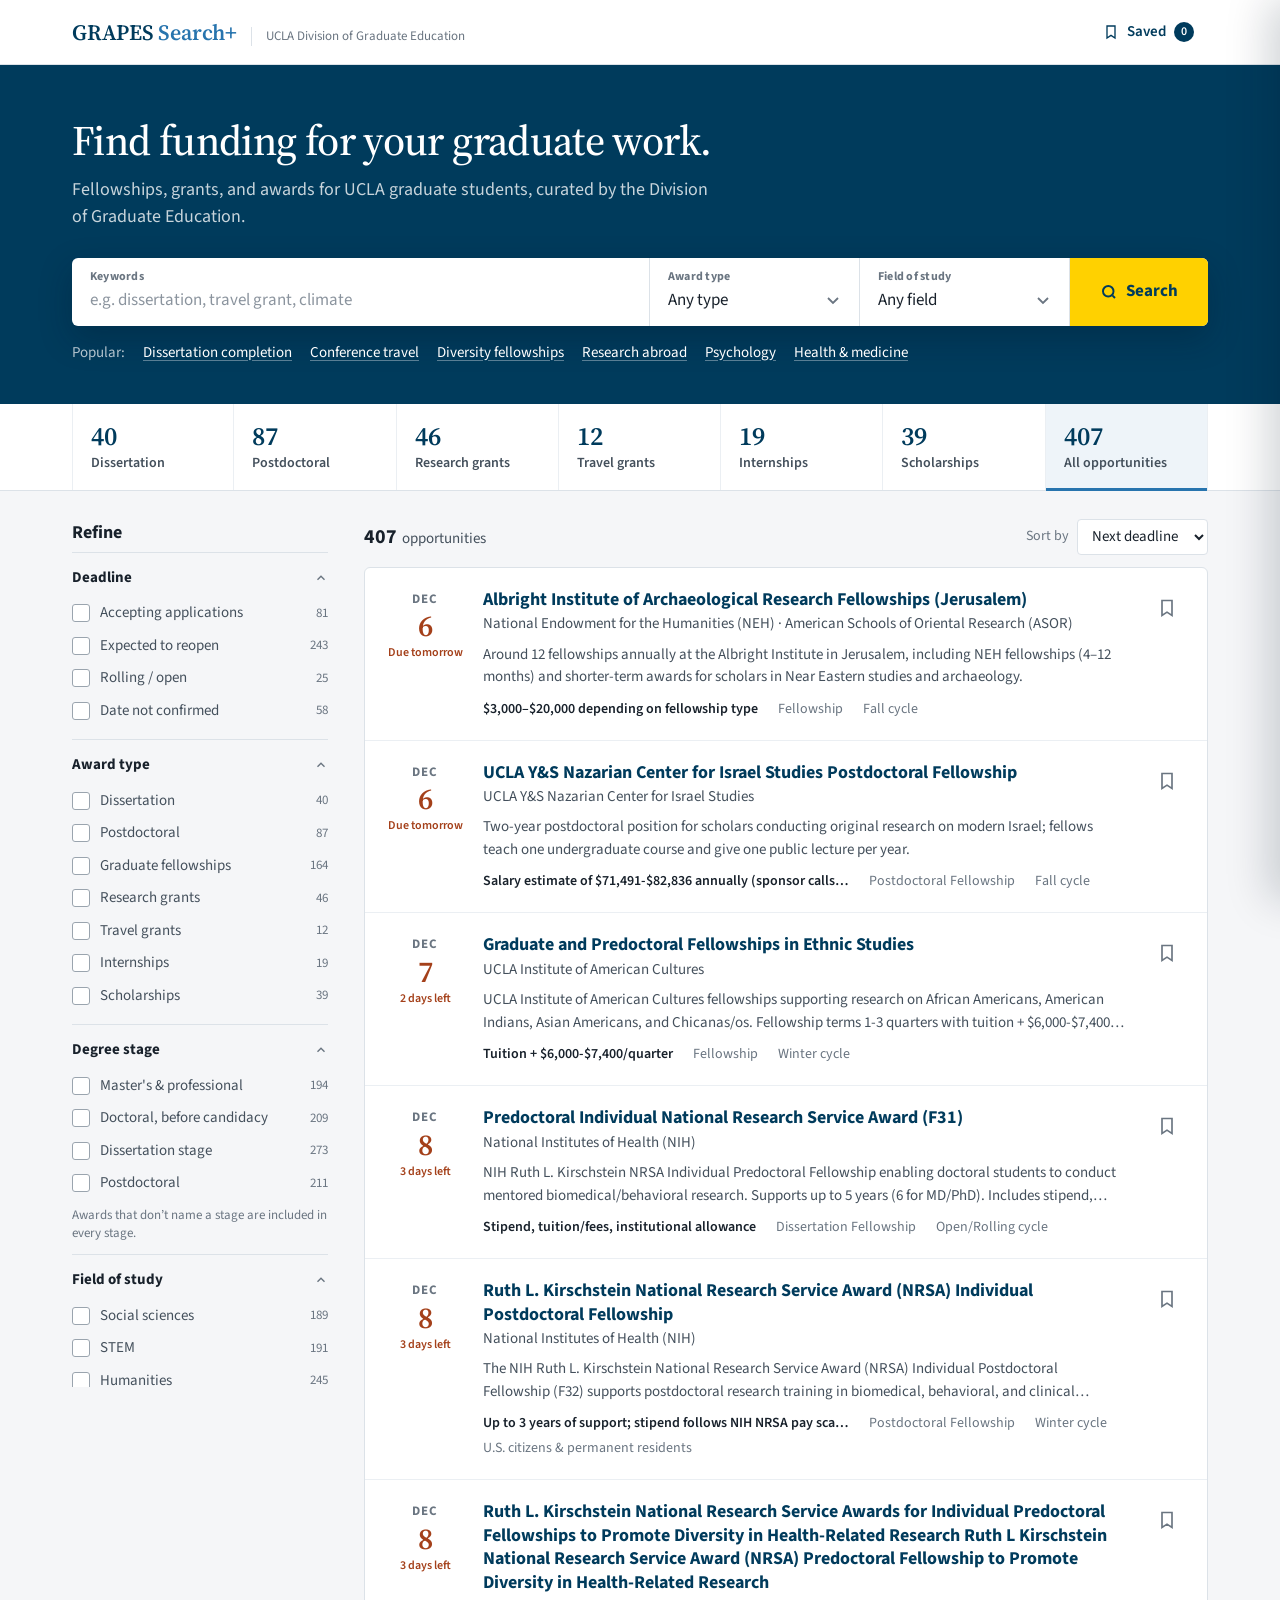
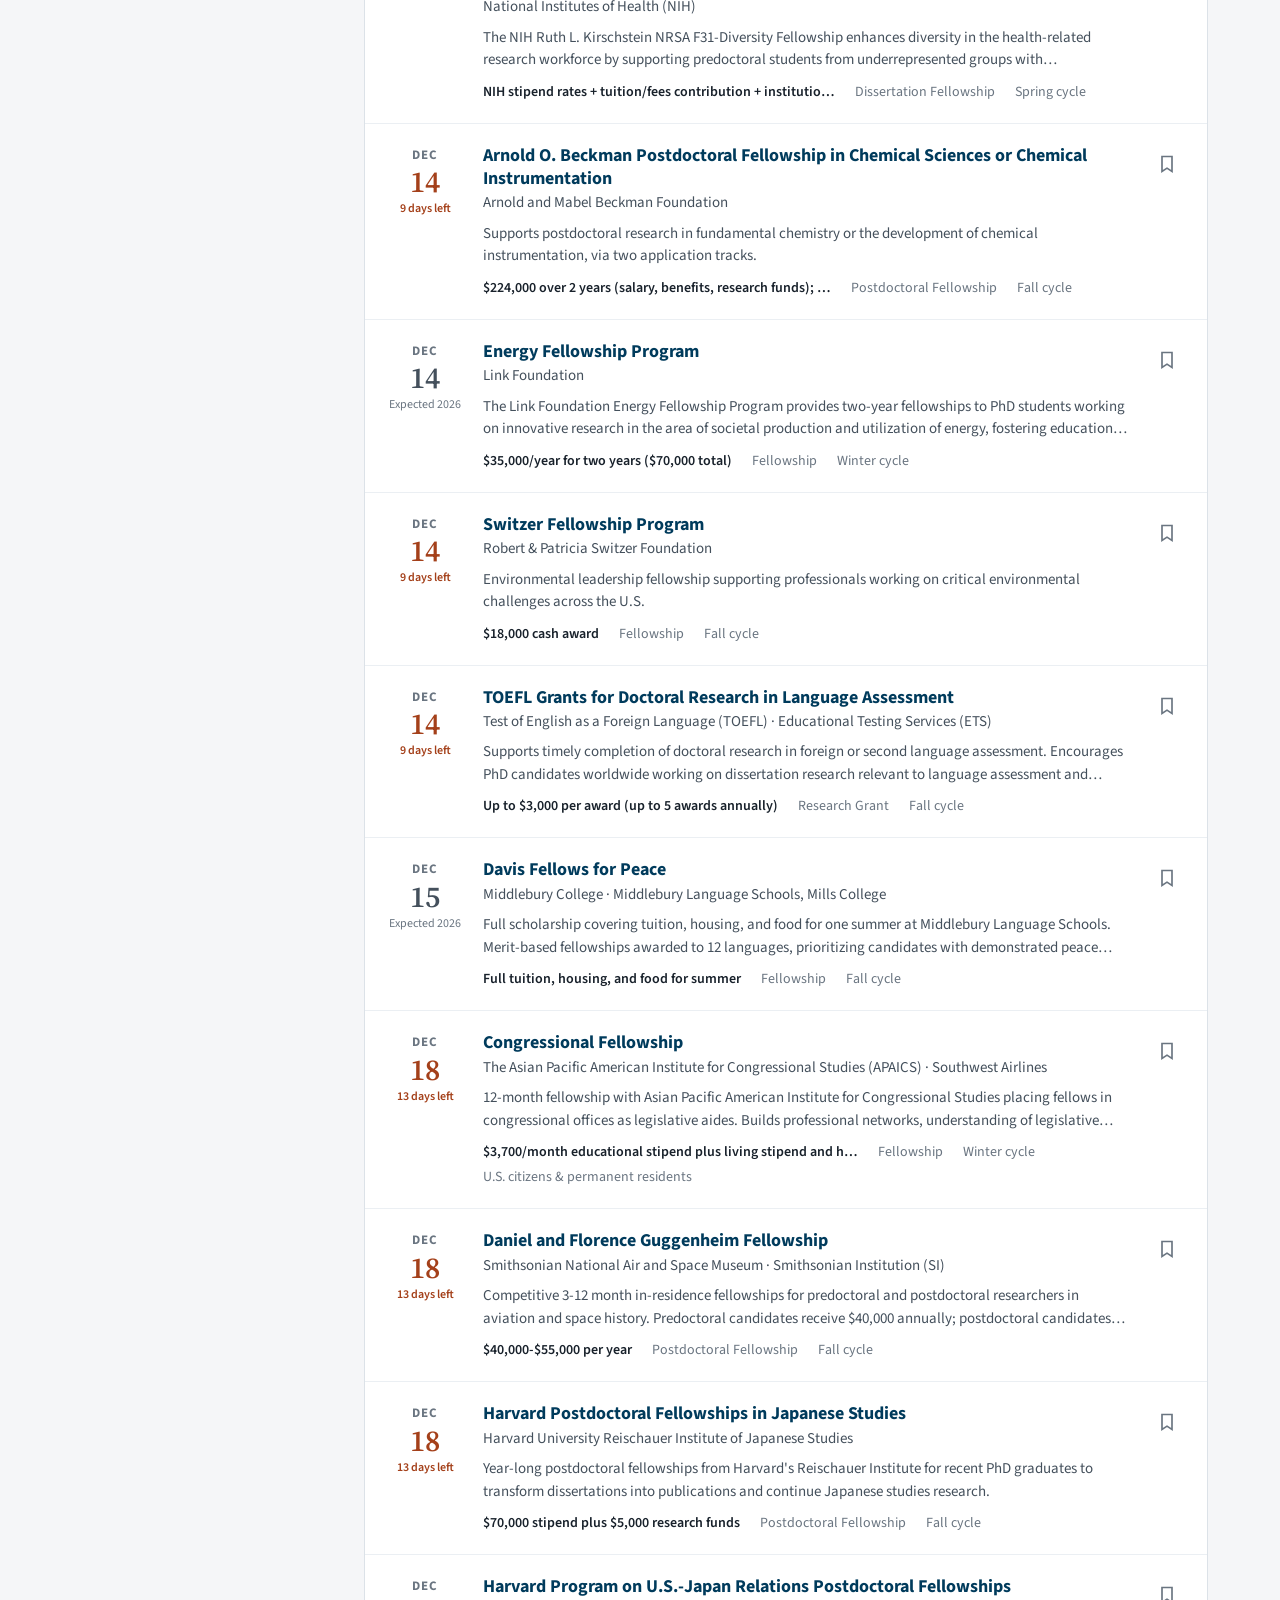
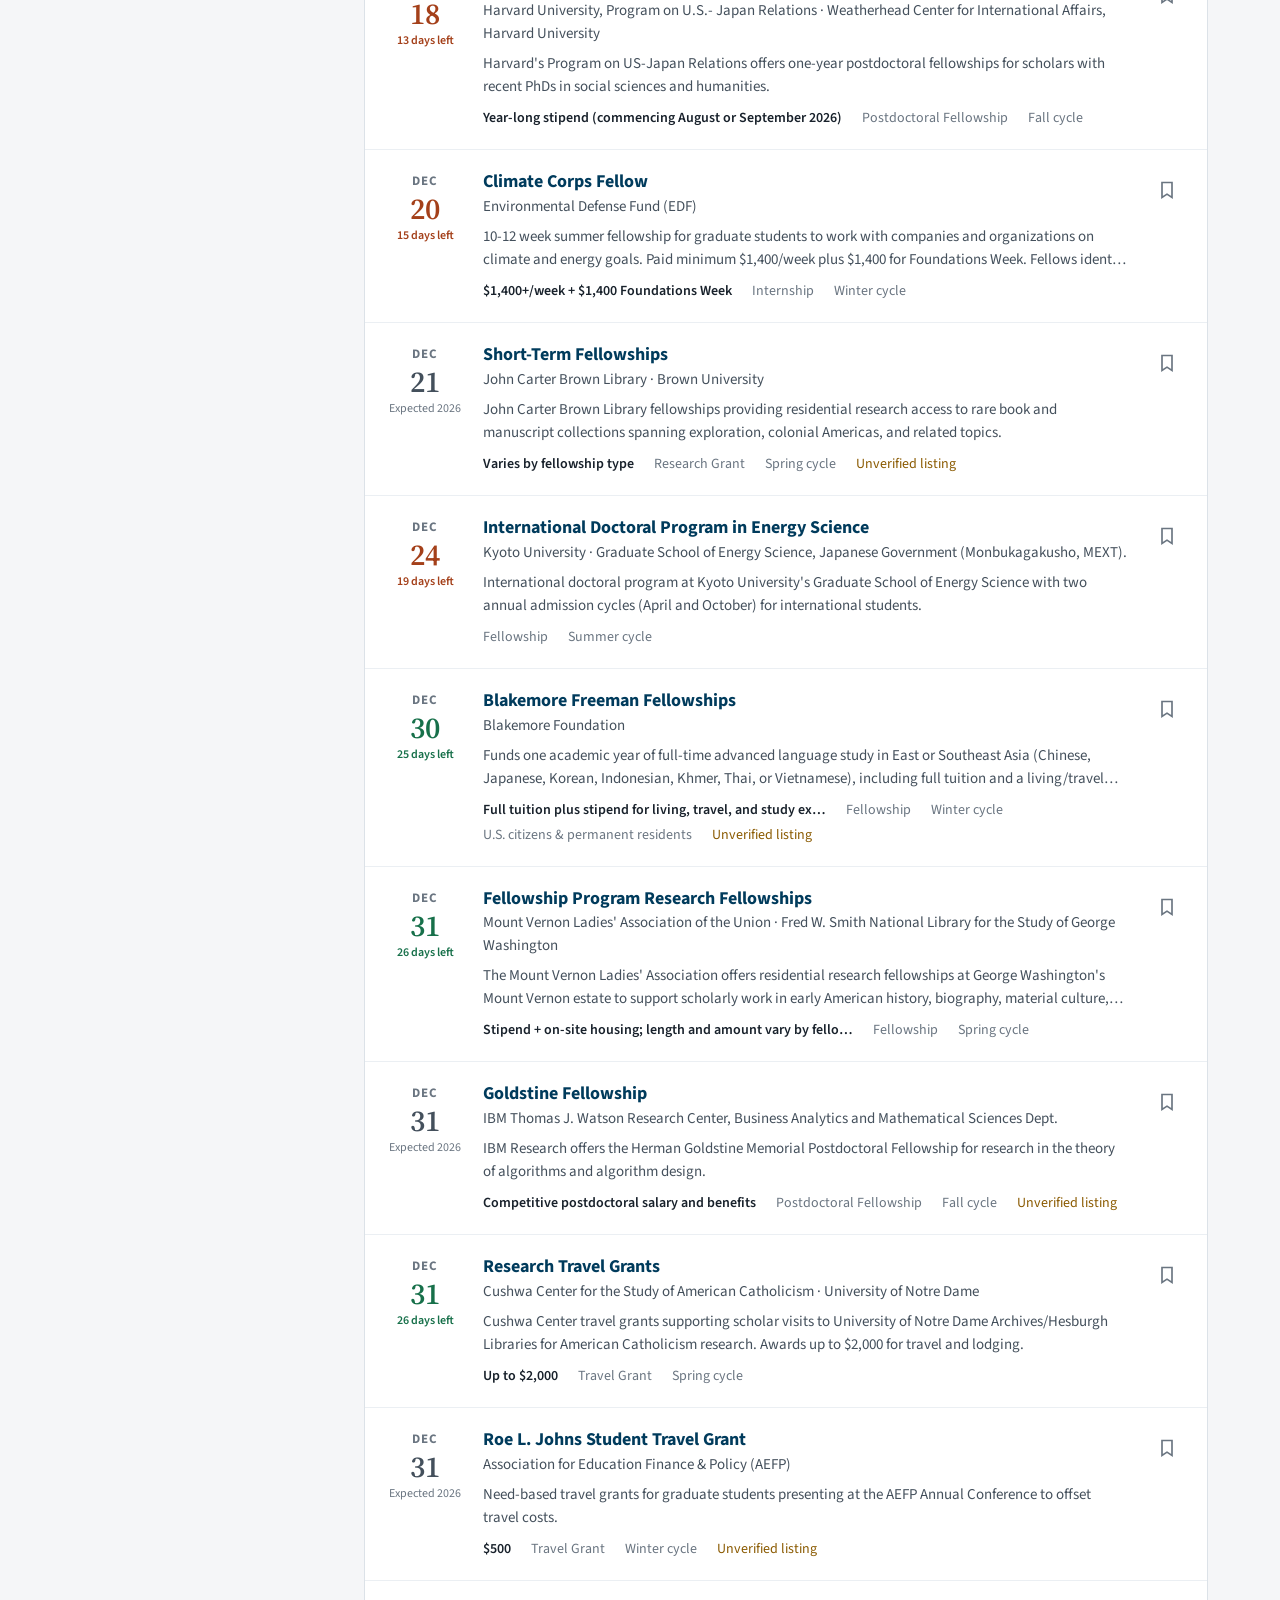
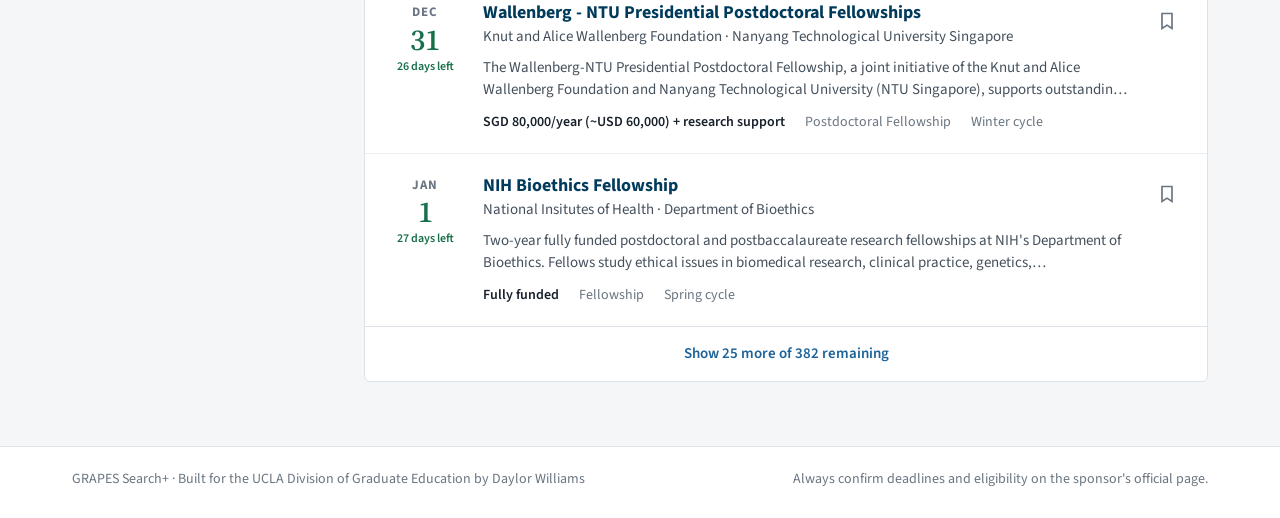
==== commit ede48e13: "Agent research: proposed listing updates" ====
--- a/grapes-fellowship-finder.html
+++ b/grapes-fellowship-finder.html
@@ -370,7 +370,7 @@
 </dialog>
 
 <script>
-const DATA=[{"id":97,"title":"Leo Baeck Institute - DAAD Fellowship","agency1":"Leo Baeck Institute (LBI)","agency2":"German Academic Exchange Service (DAAD)","season":"Fall","deadline":"Nov 01, 2026","deadlineSort":"2026-11-01","deadlinePassed":false,"sortTier":0,"status":"Published","officialUrl":"https://www.lbi.org/about/fellowships/lbi-daad-fellowships/","description":"This fellowship supports PhD candidates and recently awarded PhDs conducting dissertation research on the social, communal, and intellectual history of German-speaking Jewry. Provides financial assistance for research conducted in New York or Germany, with application deadlines in May and November.","eligibility":"PhD candidates and recent PhDs (degree awarded within 4 years); US citizens","amount":"","awardType":"Dissertation Fellowship","enriched":true,"citizenship":"us","levels":["dissertation","postdoc"]},{"id":1078,"title":"Ellison Scholars","agency1":"Ellison Institute of Technology","agency2":"","season":"Fall","deadline":"Dec 01, 2026","deadlineSort":"2026-12-01","deadlinePassed":false,"sortTier":0,"status":"Published","officialUrl":"https://eit.org/education-and-scholarships/graduate/","description":"Ellison Scholars is EIT's flagship scholarship programme, funding doctoral (DPhil/PhD) study at the University of Oxford. Selected scholars directly contribute to EIT projects tackling global challenges through cutting-edge technology, collaborating with world-leading experts.","eligibility":"PhD applicants with outstanding academic record (minimum GPA 3.7/4.0 or equivalent). Skills in computer science, AI, economics, mathematics, robotics, plant sciences, chemistry, biology, engineering, medicine or microbiology preferred.","amount":"","awardType":"Scholarship","enriched":true,"citizenship":"","levels":["phd"]},{"id":159,"title":"Switzer Fellowship Program","agency1":"Robert & Patricia Switzer Foundation","agency2":"","season":"Fall","deadline":"Dec 14, 2026","deadlineSort":"2026-12-14","deadlinePassed":false,"sortTier":0,"status":"Pending","officialUrl":"https://www.switzernetwork.org/fellowship/become-fellow","description":"Environmental leadership fellowship supporting professionals working on critical environmental challenges across the U.S.","eligibility":"Professionals with advanced degree and experience in the environmental field.","amount":"$18,000 cash award","awardType":"Fellowship","enriched":true,"citizenship":"","levels":[],"checked":"2026-10-15","checkedSource":"https://www.switzernetwork.org/fellowship/become-fellow","researched":"2026-10-15"},{"id":1059,"title":"Selected Professions Fellowships","agency1":"American Association of University Women (AAUW)","agency2":"","season":"Fall","deadline":"Sep 30, 2025","deadlineSort":"2025-09-30","deadlinePassed":true,"sortTier":2,"status":"Published","officialUrl":"https://www.aauw.org/resources/programs/selected-professions-fellowship-program/","description":"AAUW Selected Professions Fellowships are awarded to women pursuing full-time study in master's or professional degree programs in which women are underrepresented, including STEM, law, business, and medicine.","eligibility":"U.S. citizens or permanent residents pursuing first master's or professional degree full-time at an accredited U.S. institution. Open to underrepresented fields. Not open to previous AAUW national fellowship recipients.","amount":"$20,000","awardType":"Fellowship","enriched":true,"citizenship":"us","levels":["masters"]},{"id":1119,"title":"Leonard A. Lauder Fellowships in Modern Art","agency1":"Leonard A. Lauder Research Center for Modern Art","agency2":"","season":"Fall","deadline":"Oct 17, 2025","deadlineSort":"2025-10-17","deadlinePassed":true,"sortTier":2,"status":"Published","officialUrl":"https://www.metmuseum.org/opportunities/fellowships/leonard-a-lauder-fellowships-in-modern-art","description":"The Leonard Lauder Research Center for Modern Art at the Metropolitan Museum of Art offers predoctoral, postdoctoral, and dissertation completion fellowships supporting scholarly research on modern art. The center fosters deep engagement with the Met's collections and provides fellows access to curatorial staff, archives, and a vibrant scholarly community in New York City.","eligibility":"Predoctoral candidates must be advanced to candidacy; postdoctoral applicants must hold a PhD. Research must relate to modern art fields relevant to the Met's collections.","amount":"$6,000 travel stipend; additional stipend varies by fellowship type","awardType":"Fellowship","enriched":true,"citizenship":"","levels":["dissertation","postdoc"]},{"id":1120,"title":"Lafayette Fellowship","agency1":"French Embassy in the United States","agency2":"","season":"Fall","deadline":"Nov 30, 2025","deadlineSort":"2025-11-30","deadlinePassed":true,"sortTier":2,"status":"Published","officialUrl":"https://lafayette.villa-albertine.org/","description":"Fully funds American students for one year of master's-level study in France in STEM, humanities, and the arts. Open to both Francophone and non-Francophone candidates with full funding for tuition, living expenses, travel, and inclusion in the French-American Leadership Program.","eligibility":"US bachelor's degree holders under 27 years old obtained within last 3 years; open to all fields including STEM, humanities, and arts","amount":"Full funding for one year of master's study","awardType":"Fellowship","enriched":true,"citizenship":"open","levels":[]},{"id":834,"title":"Jefferson Science Fellowship","agency1":"US Department of State","agency2":"USAID","season":"Fall","deadline":"Oct 15, 2024","deadlineSort":"2024-10-15","deadlinePassed":true,"sortTier":2,"status":"Pending","officialUrl":"https://www.nationalacademies.org/our-work/jefferson-science-fellowships","description":"Jefferson Science Fellowships offer U.S. faculty scientists, engineers, and physicians a one-year immersive experience at the U.S. Department of State or USAID, contributing scientific expertise to foreign policy and international development.","eligibility":"Tenured or similarly ranked faculty at U.S. institutions of higher learning who are U.S. citizens. Must be eligible for security clearance.","amount":"","awardType":"Fellowship","enriched":true,"citizenship":"us","levels":[]},{"id":226,"title":"Newberry Library Short-Term Fellowships","agency1":"The Newberry Library","agency2":"","season":"Fall","deadline":"Dec 04, 2026","deadlineSort":"2026-12-04","deadlinePassed":false,"sortTier":0,"status":"Published","officialUrl":"https://www.newberry.org/research/fellowships/short-term-fellowships","description":"One to two-month residential fellowships for scholars at ABD stage and beyond to investigate specific collection items at the Newberry Library in Chicago. Monthly stipend of $3,000 supports research in humanities and American studies.","eligibility":"Ph.D. candidates (ABD), postdocs, faculty; holders of terminal degrees (MFA, MLIS, MSW, JD); any nationality welcome","amount":"$3,000/month","awardType":"Fellowship","enriched":true,"citizenship":"open","levels":["masters","dissertation","postdoc"]},{"id":1079,"title":"Cornell Atkinson Postdoctoral Fellowship in Sustainability","agency1":"Cornell University","agency2":"","season":"Fall","deadline":"Oct 20, 2026","deadlineSort":"2026-10-20","deadlinePassed":false,"sortTier":0,"status":"Published","officialUrl":"https://atkinson.cornell.edu/grants/postdocs/postdoctoral-fellowships/","description":"Highly selective three-year postdoctoral fellowship enabling early-career scholars to conduct research at the nexus of rigorous academic inquiry and real-world sustainability impact. Recipients work with Cornell faculty mentors and external partner organizations while engaging in professional development through the Sustainability Leadership Program.","eligibility":"Recent PhD holders (no earlier than 2 years prior to start); sustainability-related research; must reside in Ithaca, NY; flexible start between June 1 - September 1, 2026","amount":"Stipend (amount not specified); professional development support","awardType":"Postdoctoral Fellowship","enriched":true,"citizenship":"","levels":["postdoc"]},{"id":404,"title":"Daniel and Florence Guggenheim Fellowship","agency1":"Smithsonian National Air and Space Museum","agency2":"Smithsonian Institution (SI)","season":"Fall","deadline":"Dec 18, 2026","deadlineSort":"2026-12-18","deadlinePassed":false,"sortTier":0,"status":"Published","officialUrl":"https://airandspace.si.edu/get-involved/fellowships/guggenheim","description":"Competitive 3-12 month in-residence fellowships for predoctoral and postdoctoral researchers in aviation and space history. Predoctoral candidates receive $40,000 annually; postdoctoral candidates receive $55,000 annually, with limited additional funds for travel.","eligibility":"Predoctoral (completed coursework/exams, engaged in dissertation); Postdoctoral (PhD within 7 years); research focus on aviation and space history","amount":"$40,000-$55,000 per year","awardType":"Postdoctoral Fellowship","enriched":true,"citizenship":"","levels":["dissertation","postdoc"]},{"id":726,"title":"Davis Fellows for Peace","agency1":"Middlebury College","agency2":"Middlebury Language Schools, Mills College","season":"Fall","deadline":"Dec 15, 2025","deadlineSort":"2025-12-15","deadlinePassed":true,"sortTier":2,"status":"Published","officialUrl":"https://www.middlebury.edu/language-schools/funding/fellowships-scholarships/peace","description":"Full scholarship covering tuition, housing, and food for one summer at Middlebury Language Schools. Merit-based fellowships awarded to 12 languages, prioritizing candidates with demonstrated peace work experience and plans for future conflict resolution and mediation.","eligibility":"Advanced undergraduate or graduate students with strong background in peace work or conflict resolution","amount":"Full tuition, housing, and food for summer","awardType":"Fellowship","enriched":true,"citizenship":"","levels":["masters","phd"]},{"id":268,"title":"Los Angeles Area Health Services Research Training Program","agency1":"University of California, Los Angeles","agency2":"Agency for Healthcare Research Quality (AHRQ)","season":"Fall","deadline":"Aug 01, 2025","deadlineSort":"2025-08-01","deadlinePassed":true,"sortTier":2,"status":"Published","officialUrl":"https://www.ahrq.gov/funding/training-grants/grants/active/t32/T32-ucla.html","description":"A comprehensive training program at UCLA funded by AHRQ supporting pre- and postdoctoral researchers in health services research. Trainees develop expertise in health systems change, health equity, implementation science, and health outcomes measurement.","eligibility":"PhD students and postdoctoral researchers; Health services research; Health policy","amount":"Stipend + tuition support (varies by level)","awardType":"Dissertation Fellowship","enriched":true,"citizenship":"","levels":["phd","dissertation","postdoc"]},{"id":209,"title":"Fellows Program","agency1":"Center for U.S.-Mexican Studies (USMEX)","agency2":"UC San Diego (UCSD), School of International Relations and Pacific Studies (IR/PS)","season":"Fall","deadline":"Jan 22, 2026","deadlineSort":"2026-01-22","deadlinePassed":true,"sortTier":2,"status":"Pending","officialUrl":"https://usmex.ucsd.edu/fellows/index.html","description":"Residential fellowship program for research on Mexico and the U.S.-Mexico relationship. Fellowships range from 2\u20139 months at UC San Diego.","eligibility":"PhD candidates (ABD) and professors on sabbatical.","amount":"Up to $22,500 USD cost-of-living allowance","awardType":"Fellowship","enriched":true,"citizenship":"","levels":["dissertation"],"researched":"2026-10-15"},{"id":668,"title":"Summer Student Fellowships","agency1":"Parkinson's Disease Foundation (PDF)","agency2":"","season":"Fall","deadline":"Dec 04, 2025","deadlineSort":"2025-12-04","deadlinePassed":true,"sortTier":2,"status":"Published","officialUrl":"https://www.parkinson.org/advancing-research/for-researchers/fellowships-early-career-awards","description":"Ten-week summer research fellowships for advanced undergraduates and medical students conducting clinical or laboratory research on Parkinson's disease. Includes $4,000 award with optional $1,000 travel funding to present research at scientific conferences.","eligibility":"Undergraduate and medical students; must have identified mentor; national and international applicants welcomed","amount":"$4,000 (plus optional $1,000 travel)","awardType":"Fellowship","enriched":true,"citizenship":"open","levels":["masters"]},{"id":914,"title":"Center for Engaged Scholarship Dissertation Fellowships","agency1":"The Center for Engaged Scholarship","agency2":"","season":"Fall","deadline":"Dec 01, 2025","deadlineSort":"2025-12-01","deadlinePassed":true,"sortTier":2,"status":"Published","officialUrl":"https://cescholar.org/","description":"Fellowships for PhD students in social sciences and humanities who have completed coursework and dissertation proposal, with only dissertation writing remaining. Awards support research on engaged scholarship addressing social justice, climate change, environmental sustainability, and inequality topics.","eligibility":"PhD students advanced to candidacy; social sciences, humanities, and interdisciplinary fields (anthropology, economics, geography, history, political science, sociology, ethnic studies, women's studies, American studies)","amount":"$25,000 over 9 months","awardType":"Dissertation Fellowship","enriched":true,"citizenship":"","levels":["dissertation"]},{"id":1083,"title":"Postdoctoral Fellowship in California Conservation Science","agency1":"La Kretz Center for California Conservation Science","agency2":"UCLA","season":"Fall","deadline":"Sep 15, 2025","deadlineSort":"2025-09-15","deadlinePassed":true,"sortTier":2,"status":"Published","officialUrl":"https://www.ioes.ucla.edu/jobs/the-2027-ucla-la-kretz-center-postdoctoral-fellowship-in-california-conservation-science/","description":"Two-year postdoctoral fellowship supporting innovative research at the interface of applied and basic science for conservation of California's species, environments, and ecological communities. Includes salary, benefits, and $7,500 research/travel allowance.","eligibility":"Postdoctoral researchers with PhDs; research must focus on California conservation in any discipline with scientific underpinnings for conservation","amount":"Competitive salary, full benefits, and $7,500 research/travel allowance","awardType":"Postdoctoral Fellowship","enriched":true,"citizenship":"","levels":["postdoc"]},{"id":372,"title":"AIIS Research Fellowships","agency1":"American Institute of Indian Studies (AIIS)","agency2":"The Smithsonian Institution, The U.S. State Department","season":"Fall","deadline":"Nov 19, 2026","deadlineSort":"2026-11-19","deadlinePassed":false,"sortTier":0,"status":"Pending","officialUrl":"https://www.indiastudies.org/research-fellowship-programs/","description":"Fellowships for scholars, graduate students, and artists in Indian studies including Junior ($7,000), Senior, and Early Career fellowships.","eligibility":"Doctoral candidates, scholars with PhD, artists, and professionals; non-U.S. citizens eligible if at U.S. institution.","amount":"$7,000 (Junior); varies for Senior","awardType":"Fellowship","enriched":true,"citizenship":"open","levels":["dissertation","postdoc"],"checked":"2026-10-16","checkedSource":"https://www.indiastudies.org/research-fellowship-programs/","researched":"2026-10-16"},{"id":42,"title":"Career Awards for Medical Scientists","agency1":"Burroughs Wellcome Fund (BWF)","agency2":"","season":"Fall","deadline":"Sep 30, 2026","deadlineSort":"2026-09-30","deadlinePassed":true,"sortTier":2,"status":"Published","officialUrl":"https://www.bwfund.org/grants/biomedical-sciences/career-awards-for-medical-scientists/","description":"A highly competitive five-year award providing $700,000 to physician-scientists transitioning from postdoctoral training to faculty independence. Recipients gain mentorship, networking opportunities, and career development support from the Burroughs Wellcome Fund.","eligibility":"Physician-scientists (MD/DO); US citizens and permanent residents; 2+ years postdoctoral research","amount":"$700,000 over 5 years","awardType":"Award","enriched":true,"citizenship":"us","levels":["postdoc"],"researched":"2026-10-16"},{"id":34,"title":"Career Development Program (CDP)","agency1":"Leukemia and Lymphoma Society (LLS)","agency2":"","season":"Fall","deadline":"Nov 15, 2025","deadlineSort":"2025-11-15","deadlinePassed":true,"sortTier":2,"status":"Published","officialUrl":"https://www.lls.org/research/career-development-program-cdp","description":"Leukemia & Lymphoma Society program supporting researchers at early career stages in blood cancer research. Provides salary support, research allowance, and mentorship for researchers pursuing academic careers.","eligibility":"Postdocs (3 years or less), Special Fellows (3-5 years postdoc experience), faculty (tenure-track below full professor)","amount":"$65,000-$75,000/year","awardType":"Dissertation Fellowship","enriched":true,"citizenship":"","levels":["dissertation","postdoc"]},{"id":75,"title":"Luce Scholars Program","agency1":"The Henry Luce Foundation","agency2":"","season":"Fall","deadline":"Sep 08, 2026","deadlineSort":"2026-09-08","deadlinePassed":true,"sortTier":2,"status":"Published","officialUrl":"https://lucescholars.org/","description":"Highly competitive leadership development fellowship offering 18 emerging leaders with immersive professional experiences and language training in Asia. Provides stipends, language training, and individualized professional placement for one year of transformative work experience.","eligibility":"U.S. citizens or permanent residents; graduating seniors, recent graduates, or young professionals under age 33; bachelor's degree required","amount":"Stipends plus language training and placement support","awardType":"Fellowship","enriched":true,"citizenship":"us","levels":[],"researched":"2026-10-16"},{"id":541,"title":"John F. Kennedy Library Foundation Fellowships and Grants","agency1":"John F. Kennedy Library Foundation","agency2":"John F. Kennedy Presidential Library and Museum","season":"Fall","deadline":"Sep 30, 2027","deadlineSort":"2027-09-30","deadlinePassed":false,"sortTier":0,"status":"Published","officialUrl":"https://www.jfklibrary.org/archives/research-fellowships-grants","description":"Multiple named research fellowships and grants for scholars using the JFK Library archives. Opportunities include fellowships for research on foreign policy, domestic policy, immigration policy, and natural resources conservation, with awards ranging from $3,100-$5,000.","eligibility":"Scholars and students; must utilize JFK Library archival materials; various subject restrictions by fellowship","amount":"$3,100-$5,000","awardType":"Research Grant","enriched":true,"citizenship":"","levels":[],"checked":"2026-10-16","checkedSource":"https://www.jfklibrary.org/archives/research-opportunities/kovler-fellowship","researched":"2026-10-16"},{"id":44,"title":"LSRF Fellowship","agency1":"Life Sciences Research Foundation (LSRF)","agency2":"","season":"Fall","deadline":"Oct 01, 2026","deadlineSort":"2026-10-01","deadlinePassed":true,"sortTier":2,"status":"Published","officialUrl":"https://lsrf.org/","description":"A prestigious three-year postdoctoral fellowship providing $255,000 ($85,000/year) to support research in all areas of life sciences. The Life Sciences Research Foundation funds approximately 15-25 fellows annually from over 1,000 applications.","eligibility":"Postdoctoral researchers; US citizens and foreign applicants; All life sciences fields","amount":"$255,000 total ($85,000/year); $79,000 salary + $6,000 research allowance per year","awardType":"Postdoctoral Fellowship","enriched":true,"citizenship":"us","levels":["postdoc"],"researched":"2026-10-16"},{"id":47,"title":"Fellowships at the Wilson Center","agency1":"Woodrow Wilson International Center for Scholars","agency2":"","season":"Fall","deadline":"Sep 30, 2026","deadlineSort":"2026-09-30","deadlinePassed":true,"sortTier":2,"status":"Published","officialUrl":"https://www.wilsoncenter.org/research-fellowship","description":"Nine-month residential fellowships at the Woodrow Wilson International Center for Scholars in Washington, D.C. Fellows conduct research and engage with policymakers across broad range of social sciences and humanities disciplines.","eligibility":"Ph.D. holders and practitioners with equivalent professional achievement; citizens or permanent residents of any country; fluent in English","amount":"$90,000","awardType":"Fellowship","enriched":true,"citizenship":"open","levels":["postdoc"],"researched":"2026-10-16"},{"id":69,"title":"Society for the Humanities Fellowship","agency1":"Society for the Humanities at Cornell University","agency2":"","season":"Fall","deadline":"Sep 01, 2026","deadlineSort":"2026-09-01","deadlinePassed":true,"sortTier":2,"status":"Published","officialUrl":"https://societyhumanities.as.cornell.edu/fellowships","description":"Year-long residential fellowship at Cornell for scholars and artists conducting research reflecting the 2026-27 theme of 'Survival.' Multiple fellowship types available including General Society Fellowships ($64,000), Mellon Graduate Fellowships (tuition waiver + $35,661 stipend), and Mellon Postdoctoral Fellowships ($64,000/year for two years).","eligibility":"Graduate students and postdoctoral scholars; research must relate to 2026-27 theme of Survival; interdisciplinary approaches welcomed","amount":"$35,661 - $64,000 depending on fellowship type","awardType":"Fellowship","enriched":true,"citizenship":"","levels":["masters","phd","postdoc"],"researched":"2026-10-16"},{"id":96,"title":"Lawrence Fellowship","agency1":"Lawrence Livermore National Laboratory (LLNL)","agency2":"","season":"Fall","deadline":"Oct 01, 2026","deadlineSort":"2026-10-01","deadlinePassed":true,"sortTier":2,"status":"Published","officialUrl":"https://st.llnl.gov/opportunities/postdocs/postdoc-program/lawrence-fellowship","description":"Highly competitive fellowship supporting exceptional postdoctoral researchers across all technical disciplines at Lawrence Livermore National Laboratory.","eligibility":"PhD or near-PhD completion required; no citizenship restriction; 2-4 awards annually.","amount":"$12,235/month; 3-year appointment","awardType":"Postdoctoral Fellowship","enriched":true,"citizenship":"","levels":["postdoc"],"researched":"2026-10-16"},{"id":451,"title":"Graduate Research Student Internships (GRSI)","agency1":"Oak Ridge Institute for Science and Education (ORISE)","agency2":"Oak Ridge National Laboratory (ORNL)","season":"Fall","deadline":"Oct 23, 2026","deadlineSort":"2026-10-23","deadlinePassed":false,"sortTier":0,"status":"Published","officialUrl":"https://orise.orau.gov/internships-fellowships/graduates.html","description":"Summer, fall, and spring internship programs at Oak Ridge National Laboratory for graduate students in STEM disciplines. Expands expertise through laboratory research experience beyond traditional university settings.","eligibility":"Master's or doctoral degree-seeking students; minimum 3.0 GPA; U.S. citizen or Lawful Permanent Resident; completed first term of graduate program","amount":"Biweekly stipend based on education level; travel reimbursement up to $1,000 for those 50+ miles away","awardType":"Internship","enriched":true,"citizenship":"us","levels":["masters","phd"]},{"id":59,"title":"Society of Fellows in Critical Bibliography","agency1":"Rare Book School, University of Virginia","agency2":"","season":"Fall","deadline":"Nov 20, 2026","deadlineSort":"2026-11-20","deadlinePassed":false,"sortTier":0,"status":"Published","officialUrl":"https://rarebookschool.org/sofcb/","description":"Community of scholars working to advance the study of texts, images, and artifacts as material objects across disciplines. Fellows work collaboratively with Rare Book School staff to develop scholarly expertise in bibliography and material culture studies.","eligibility":"Librarians, archivists, curators, doctoral students, independent scholars, tenure-track and postdoctoral faculty; various levels of advancement","amount":"Support provided through fellowship program; specifics vary","awardType":"Fellowship","enriched":true,"citizenship":"","levels":["phd","postdoc"],"checked":"2026-10-16","checkedSource":"https://rarebookschool.org/sofcb-junior-fellows","researched":"2026-10-16"},{"id":66,"title":"NAEd/Spencer Dissertation Fellowship Program","agency1":"National Academy of Education (NAEd)","agency2":"The Spencer Foundation","season":"Fall","deadline":"Oct 08, 2026","deadlineSort":"2026-10-08","deadlinePassed":true,"sortTier":2,"status":"Pending","officialUrl":"https://naeducation.org/naed-spencer-dissertation-fellowship/","description":"Supports dissertation writing for education research projects; fellows must complete pre-dissertation requirements by June 1, 2026.","eligibility":"PhD candidates in education research; must be ABD by application deadline.","amount":"$27,500","awardType":"Dissertation Fellowship","enriched":true,"citizenship":"","levels":["dissertation"],"researched":"2026-10-15"},{"id":61,"title":"Scoville Peace Fellowship","agency1":"The Herbert Scoville Jr. Peace Fellowship","agency2":"","season":"Fall","deadline":"Feb 27, 2026","deadlineSort":"2026-02-27","deadlinePassed":true,"sortTier":2,"status":"Pending","officialUrl":"https://scoville.org/apply/","description":"Fully-funded fellowship in Washington, DC for graduate students and recent graduates to work on peace and national security issues.","eligibility":"Recent college graduates and graduate students interested in peace and security work.","amount":"Salary, health insurance, and travel covered","awardType":"Fellowship","enriched":true,"citizenship":"","levels":["masters","phd"],"researched":"2026-10-15"},{"id":45,"title":"Mentored Research Scientist Development Awards","agency1":"National Human Genome Research Institute (NHGRI)","agency2":"National Institutes of Health (NIH)","season":"Fall","deadline":"Feb 12, 2027","deadlineSort":"2027-02-12","deadlinePassed":false,"sortTier":0,"status":"Pending","officialUrl":"https://www.genome.gov/careers-training/NHGRI-Funding-Opportunities-Training-Career-Development","description":"NHGRI career development award providing salary and research support for 3\u20135 years of intensive research career development under an experienced mentor.","eligibility":"Researchers at NIH-funded institutions with doctoral degree and a qualified mentor.","amount":"Salary and research support for 3\u20135 years","awardType":"Research Grant","enriched":true,"citizenship":"","levels":["postdoc"],"checked":"2026-10-15","checkedSource":"https://grants.nih.gov/grants/guide/pa-files/PA-24-176.html","researched":"2026-10-15"},{"id":55,"title":"Albright Institute of Archaeological Research Fellowships (Jerusalem)","agency1":"National Endowment for the Humanities (NEH)","agency2":"American Schools of Oriental Research (ASOR)","season":"Fall","deadline":"Dec 06, 2026","deadlineSort":"2026-12-06","deadlinePassed":false,"sortTier":0,"status":"Pending","officialUrl":"https://aiar.org/fellowships","description":"Around 12 fellowships annually at the Albright Institute in Jerusalem, including NEH fellowships (4\u201312 months) and shorter-term awards for scholars in Near Eastern studies and archaeology.","eligibility":"U.S., Israeli, Palestinian and international scholars in archaeology and related Near Eastern studies.","amount":"$3,000\u2013$20,000 depending on fellowship type","awardType":"Fellowship","enriched":true,"citizenship":"open","levels":[],"checked":"2026-10-15","checkedSource":"https://aiar.org/fellowships/","researched":"2026-10-15"},{"id":23,"title":"Graduate Study Scholarship Master Study in Germany","agency1":"German Academic Exchange Service (DAAD)","agency2":"","season":"Fall","deadline":"Oct 30, 2026","deadlineSort":"2026-10-30","deadlinePassed":false,"sortTier":0,"status":"Published","officialUrl":"https://www2.daad.de/deutschland/stipendium/datenbank/en/21148-scholarship-database/?detail=50026200","description":"Scholarships for highly qualified (under-)graduates pursuing full Master's degree programs at German universities. Funded by the German Federal Foreign Office, supporting 10-24 months of study in Germany.","eligibility":"Bachelor's or Diplom degree holders (or near completion); any academic discipline; students at German universities","amount":"\u20ac992-\u20ac1,300 monthly (varies by program) plus travel allowance and insurance","awardType":"Fellowship","enriched":true,"citizenship":"","levels":["masters"]},{"id":87,"title":"Research Grants in Germany","agency1":"German Academic Exchange Service (DAAD)","agency2":"","season":"Fall","deadline":"Nov 01, 2026","deadlineSort":"2026-11-01","deadlinePassed":false,"sortTier":0,"status":"Published","officialUrl":"https://www.daad.org/en/find-funding/graduate-opportunities/research-grants/german-studies-research-grants/","description":"Grants for undergraduate and graduate students nominated by supervising professors to conduct research on modern German cultural, political, historical, economic and social affairs. Support includes $2,000-$3,000 toward travel and accommodation for 1-2 months research in Germany.","eligibility":"Undergraduate (3rd year+) and graduate students with 2+ years college German and 3+ German Studies courses; nominated by professor","amount":"$2,000-$3,000","awardType":"Research Grant","enriched":true,"citizenship":"","levels":["masters","phd"]},{"id":56,"title":"Hench Post-Dissertation Fellowship","agency1":"American Antiquarian Society (AAS)","agency2":"","season":"Fall","deadline":"Oct 18, 2026","deadlineSort":"2026-10-18","deadlinePassed":false,"sortTier":0,"status":"Published","officialUrl":"https://www.americanantiquarian.org/12-month-residential/hench-post-dissertation-fellowship","description":"One-year residential fellowship at American Antiquarian Society for early-career scholars to revise dissertations for publication. Includes manuscript review by leading scholars and $44,000 stipend.","eligibility":"Scholars within 3 years of Ph.D. completion; research in American history, literature, and culture through 1900","amount":"$44,000","awardType":"Postdoctoral Fellowship","enriched":true,"citizenship":"","levels":["dissertation","postdoc"],"checked":"2026-10-16","checkedSource":"https://www.americanantiquarian.org/12-month-residential/hench-post-dissertation-fellowship","researched":"2026-10-16"},{"id":64,"title":"Residential Fellowships","agency1":"National Humanities Center","agency2":"","season":"Fall","deadline":"Oct 01, 2027","deadlineSort":"2027-10-01","deadlinePassed":false,"sortTier":0,"status":"Published","officialUrl":"https://nationalhumanitiescenter.org/scholarly-programs/","description":"Prestigious fellowships for advanced study in art history, classics, history, languages and literature, musicology, philosophy, and humanities at Research Triangle Park in North Carolina. Provides environment for individual research with intellectual discussion among scholars.","eligibility":"Terminal degree holders (PhD, MFA, etc.) at least 5 years prior; faculty at research universities, liberal arts colleges, HBCUs, HSIs, and international scholars; independent scholars welcome","amount":"Over $1,570,000 in total fellowships awarded; varies by fellowship length (semester or year)","awardType":"Fellowship","enriched":true,"citizenship":"open","levels":["postdoc"],"checked":"2026-10-16","checkedSource":"https://nationalhumanitiescenter.org/residential-fellowships/","researched":"2026-10-16"},{"id":65,"title":"Grants-in-Aid of Research Program","agency1":"Sigma Xi, The Scientific Research Honor Society","agency2":"","season":"Fall","deadline":"Oct 01, 2026","deadlineSort":"2026-10-01","deadlinePassed":true,"sortTier":2,"status":"Published","officialUrl":"https://www.sigmaxi.org/programs/grants-in-aid-of-research","description":"Sigma Xi program supporting undergraduate and graduate student research across all scientific disciplines. Awards range from $500-$5,000 for Sigma Xi members (higher amounts for astronomy and vision research) and up to $1,000 for non-members.","eligibility":"Undergraduate and graduate students in degree-seeking programs; open to Sigma Xi members and non-members","amount":"$500 - $5,000","awardType":"Research Grant","enriched":true,"citizenship":"","levels":["masters","phd"],"researched":"2026-10-16"},{"id":110,"title":"The Woodrow Wilson Doctoral Dissertation Fellowship In Women's Studies","agency1":"The Woodrow Wilson National Fellowship Foundation","agency2":"","season":"Fall","deadline":"Nov 01, 2026","deadlineSort":"2026-11-01","deadlinePassed":false,"sortTier":0,"status":"Pending","officialUrl":"https://citizensandscholars.org/dissertation-fellowship-in-womens-studies/","description":"Supports final-year dissertation writing for PhD candidates in humanities and social sciences on women and gender topics; now administered by Institute for Citizens & Scholars.","eligibility":"PhD candidates at U.S. institutions who will complete dissertations during the fellowship year.","amount":"$5,000","awardType":"Dissertation Fellowship","enriched":true,"citizenship":"","levels":["dissertation"],"researched":"2026-10-15"},{"id":210,"title":"American Concrete Institute Foundation Fellowship","agency1":"American Concrete Institute (ACI) Foundation Scholarship Council","agency2":"American Concrete Institute (ACI)","season":"Fall","deadline":"Nov 01, 2026","deadlineSort":"2026-11-01","deadlinePassed":false,"sortTier":0,"status":"Pending","officialUrl":"https://www.acifoundation.org/scholarships.aspx","description":"Fellowship for full-time students in concrete-related degree programs, including a $10,000 stipend and paid travel to two ACI Conventions.","eligibility":"Full-time students enrolled in concrete-related degree programs at accredited institutions in U.S. or Canada.","amount":"$10,000 stipend plus convention travel","awardType":"Fellowship","enriched":true,"citizenship":"","levels":[],"checked":"2026-10-16","checkedSource":"https://www.acifoundation.org/scholarships.aspx","researched":"2026-10-16"},{"id":296,"title":"American Cancer Society Postdoctoral Fellowships","agency1":"American Cancer Society (ACS)","agency2":"","season":"Fall","deadline":"Dec 01, 2026","deadlineSort":"2026-12-01","deadlinePassed":false,"sortTier":0,"status":"Published","officialUrl":"https://www.cancer.org/research/we-fund-cancer-research/apply-research-grant/grant-types/postdoctoral-fellowships.html","description":"American Cancer Society fellowships for new investigators in cancer research training programs. Offers progressive stipends over three years and $4,000 annual allowance for professional development.","eligibility":"U.S. citizens or authorized non-citizens; postdoctoral position; Ph.D./terminal degree within 3 years or 3 years or fewer postdoc research training","amount":"$66,000-$70,000/year","awardType":"Postdoctoral Fellowship","enriched":true,"citizenship":"open","levels":["postdoc"]},{"id":385,"title":"Mathematical Sciences Postdoctoral Research Fellowships (MSPRF)","agency1":"National Science Foundation (NSF)","agency2":"","season":"Fall","deadline":"Oct 21, 2026","deadlineSort":"2026-10-21","deadlinePassed":false,"sortTier":0,"status":"Published","officialUrl":"https://www.nsf.gov/funding/opportunities/msprf-mathematical-sciences-postdoctoral-research-fellowships","description":"Supports future leaders in mathematics and statistics through postdoctoral research in areas of mathematics and statistics. Provides affiliation with host institution and sponsoring scientist mentoring for both research and training.","eligibility":"Recent PhD holders in mathematics or statistics; no prior NSF PI awards; must have doctoral degree before fellowship start","amount":"Varies based on fellowship option; supports research in mathematics and statistics","awardType":"Postdoctoral Fellowship","enriched":true,"citizenship":"","levels":["postdoc"]},{"id":449,"title":"Dissertation Fellowships for Republic of China Students Abroad","agency1":"Chiang Ching-kuo Foundation for International Scholarly Exchange","agency2":"","season":"Fall","deadline":"Oct 15, 2027","deadlineSort":"2027-10-15","deadlinePassed":false,"sortTier":0,"status":"Published","officialUrl":"http://www.cckf.org/en/programs/american/MDF","description":"Supports doctoral candidates who are Republic of China citizens completing dissertation research at accredited universities in the Americas. Focuses on topics related to Chinese culture, society, development of the ROC, or Taiwan Studies in humanities and social sciences.","eligibility":"ROC citizens completing PhD dissertations; graduates of ROC universities; no foreign permanent residence; accredited universities in Americas","amount":"Varies; typically supports final dissertation phase","awardType":"Dissertation Fellowship","enriched":true,"citizenship":"other","levels":["dissertation"],"checked":"2026-10-16","checkedSource":"http://www.cckf.org/en/programs/american/MDF","researched":"2026-10-16"},{"id":466,"title":"TOEFL Grants for Doctoral Research in Language Assessment","agency1":"Test of English as a Foreign Language (TOEFL)","agency2":"Educational Testing Services (ETS)","season":"Fall","deadline":"Dec 14, 2026","deadlineSort":"2026-12-14","deadlinePassed":false,"sortTier":0,"status":"Published","officialUrl":"https://www.ets.org/toefl/grants/doctoral-research-grant-language-assessment.html","description":"Supports timely completion of doctoral research in foreign or second language assessment. Encourages PhD candidates worldwide working on dissertation research relevant to language assessment and evaluation.","eligibility":"PhD candidates worldwide; dissertation research in foreign or second language assessment; any language acceptable","amount":"Up to $3,000 per award (up to 5 awards annually)","awardType":"Research Grant","enriched":true,"citizenship":"open","levels":["dissertation"]},{"id":547,"title":"BPI Polikoff-Gautreaux Fellowship","agency1":"Business and Professional People for Public Interest (BPI)","agency2":"","season":"Fall","deadline":"Oct 28, 2023","deadlineSort":"2023-10-28","deadlinePassed":true,"sortTier":2,"status":"Pending","officialUrl":"https://impactforequity.org/work-with-us/polikoff-gautreaux-fellowship/","description":"The BPI Polikoff-Gautreaux Fellowship provides recent law or policy school graduates with hands-on experience in public interest law and advocacy, working in criminal legal system or housing at Impact for Equity in Chicago.","eligibility":"Recent law or policy school (graduate level) graduates. Must be within 5 years of graduation at fellowship start. Two-year term.","amount":"","awardType":"Fellowship","enriched":true,"citizenship":"","levels":[],"researched":"2026-10-16"},{"id":656,"title":"World Politics and Statecraft Fellowship","agency1":"Smith Richardson Foundation (SRF)","agency2":"University of Wisconsin-Madison (UW), Department of History","season":"Fall","deadline":"Oct 05, 2026","deadlineSort":"2026-10-05","deadlinePassed":true,"sortTier":2,"status":"Pending","officialUrl":"https://www.srf.org/programs/international-security-foreign-policy/world-politics-statecraft-fellowship/","description":"Smith Richardson Foundation supports PhD dissertation research on American foreign policy, international relations, and strategic studies. Up to 20 grants awarded annually.","eligibility":"Full-time PhD students at U.S. universities who have completed coursework and passed qualifying exams.","amount":"$10,000","awardType":"Dissertation Fellowship","enriched":true,"citizenship":"","levels":["phd","dissertation"],"researched":"2026-10-16"},{"id":120,"title":"Luce/ACLS Dissertation Fellowships in American Art","agency1":"Henry Luce Foundation","agency2":"American Council of Learned Societies (ACLS)","season":"Fall","deadline":"Oct 28, 2026","deadlineSort":"2026-10-28","deadlinePassed":false,"sortTier":0,"status":"Published","officialUrl":"https://www.acls.org/competitions/luce-acls-dissertation-fellowships-in-american-art/","description":"Luce/ACLS Dissertation Fellowships in American Art support doctoral students at any stage of PhD dissertation research or writing in art history or related fields such as Native American studies or ethnic studies.","eligibility":"Doctoral students at U.S. universities in art history or related fields who have completed all PhD requirements except the dissertation. Open to U.S. citizens, permanent residents, DACA recipients, asylees, refugees, and TPS holders.","amount":"$42,500 ($38,000 stipend + $4,500 travel/research allowance)","awardType":"Dissertation Fellowship","enriched":true,"citizenship":"us","levels":["phd","dissertation"]},{"id":50,"title":"Diversity Fellowship Program","agency1":"American Political Science Association (APSA)","agency2":"","season":"Fall","deadline":"Oct 25, 2026","deadlineSort":"2026-10-25","deadlinePassed":false,"sortTier":0,"status":"Published","officialUrl":"https://apsanet.org/diversity/diversity-fellowship-program/","description":"APSA program awarding fellowships to students from underrepresented backgrounds in political science. Fall awards support doctoral program entry; Spring awards support pre-dissertation graduate students.","eligibility":"Underrepresented students in political science; focus on race, ethnicity, gender, systemic racism, LGBTQ, disability, indigenous politics","amount":"$2,000-$5,000","awardType":"Fellowship","enriched":true,"citizenship":"","levels":[]},{"id":123,"title":"Killam Postdoctoral Research Fellowship","agency1":"Izaak Walton Killam Memorial Fund for Advanced Studies","agency2":"University of British Columbia (UBC)","season":"Fall","deadline":"Nov 06, 2026","deadlineSort":"2026-11-06","deadlinePassed":false,"sortTier":0,"status":"Published","officialUrl":"https://www.postdocs.ubc.ca/award/killam-postdoctoral-research-fellowship","description":"Prestigious postdoctoral fellowship from the Izaak Walton Killam Memorial Fund bringing outstanding international scholars to UBC for innovative research. Provides $60,000 annual stipend for maximum two years with preference for first-time postdoctoral fellows.","eligibility":"Hold PhD or equivalent; not currently in tenure-track position; temporary/term faculty eligible; any nationality","amount":"$60,000 annually","awardType":"Postdoctoral Fellowship","enriched":true,"citizenship":"open","levels":["postdoc"]},{"id":578,"title":"Ray D. Wolfe Postdoctoral Fellowships","agency1":"University of Toronto (UToronto)","agency2":"Centre for Jewish Studies (CJS)","season":"Fall","deadline":"","deadlineSort":"9999-12-31","deadlinePassed":false,"sortTier":1,"status":"Pending","officialUrl":"https://www.jewishstudies.utoronto.ca/about-us/employment-opportunities/postdoctoral-fellow-positions","description":"Two-year postdoctoral fellowship at the University of Toronto for Jewish Studies research; fellows teach one course per term and deliver one public lecture.","eligibility":"Scholars engaged in research on Jewish history, culture, literature, or thought; open to all nationalities.","amount":"$61,000 CAD/year plus $1,000 research support","awardType":"Postdoctoral Fellowship","enriched":true,"citizenship":"open","levels":["postdoc"]},{"id":112,"title":"NSF Graduate Research Fellowship Program","agency1":"National Science Foundation (NSF)","agency2":"","season":"Fall","deadline":"Oct 19, 2026","deadlineSort":"2026-10-19","deadlinePassed":false,"sortTier":0,"status":"Published","officialUrl":"https://www.nsf.gov/funding/opportunities/grfp-nsf-graduate-research-fellowship-program","description":"Recognizes and supports outstanding graduate students pursuing full-time research-based master's and doctoral degrees in science, technology, engineering, and mathematics including STEM education. Oldest graduate fellowship program at NSF, established in 1952.","eligibility":"U.S. citizens, nationals, or permanent residents; full-time STEM graduate students; less than one academic year completed; never previously accepted GRFP","amount":"$37,000 annual stipend plus $16,000 annual cost of education allowance for three years within five-year fellowship","awardType":"Fellowship","enriched":true,"citizenship":"us","levels":["masters","phd"]},{"id":390,"title":"CfA Postdoctoral Fellowship","agency1":"Harvard-Smithsonian Center for Astrophysics (CFA)","agency2":"","season":"Fall","deadline":"Oct 15, 2026","deadlineSort":"2026-10-15","deadlinePassed":true,"sortTier":2,"status":"Published","officialUrl":"https://www.cfa.harvard.edu/opportunities/fellowships-visiting-scientist-positions/cfa-fellowship","description":"The CfA Postdoctoral Fellowship supports innovative astrophysics research by offering early-career researchers full access to the unique facilities and resources of the Center for Astrophysics | Harvard & Smithsonian, including observing time on MMT, Magellan Telescopes, and the Submillimeter Array.","eligibility":"English-speaking citizens from any nation within 2 years of equivalent full-time post-PhD research experience at fellowship start. Three-year appointment.","amount":"","awardType":"Postdoctoral Fellowship","enriched":true,"citizenship":"","levels":["postdoc"],"researched":"2026-10-16"},{"id":391,"title":"Clay Postdoctoral Fellowship","agency1":"Harvard-Smithsonian Center for Astrophysics","agency2":"Smithsonian Astrophysical Observatory","season":"Fall","deadline":"Oct 15, 2026","deadlineSort":"2026-10-15","deadlinePassed":true,"sortTier":2,"status":"Published","officialUrl":"https://www.cfa.harvard.edu/opportunities/fellowships-visiting-scientist-positions/clay-fellowship","description":"The Clay Postdoctoral Fellowship supports innovative astrophysics research offering complete research independence at the Center for Astrophysics | Harvard & Smithsonian, one of the world's leading astrophysics institutions.","eligibility":"English-speaking citizens from any nation within 4 years of equivalent full-time post-PhD research experience at fellowship start. Three-year appointment.","amount":"","awardType":"Postdoctoral Fellowship","enriched":true,"citizenship":"","levels":["postdoc"],"researched":"2026-10-16"},{"id":108,"title":"Fannie and John Hertz Graduate Fellowship Award","agency1":"The Hertz Foundation","agency2":"","season":"Fall","deadline":"Oct 30, 2026","deadlineSort":"2026-10-30","deadlinePassed":false,"sortTier":0,"status":"Pending","officialUrl":"https://www.hertzfoundation.org/hertz-fellowship/","description":"Highly competitive fellowship for doctoral study in applied sciences, engineering, and mathematics; up to 25 awards per year with up to 5 years of funding.","eligibility":"College seniors, first-year graduate students, or gap year students who are U.S. citizens or permanent residents pursuing a full-time PhD in applied sciences, math, or engineering.","amount":"Up to $250,000 over 5 years","awardType":"Fellowship","enriched":true,"citizenship":"us","levels":["masters","phd"],"checked":"2026-10-15","checkedSource":"https://www.hertzfoundation.org/hertz-fellowship/apply/","researched":"2026-10-15"},{"id":508,"title":"Mendenhall Research Fellowship Program","agency1":"United States Geological Survey (USGS)","agency2":"","season":"Open/Rolling","deadline":"Nov 01, 2026","deadlineSort":"2026-11-01","deadlinePassed":false,"sortTier":0,"status":"Pending","officialUrl":"https://www.usgs.gov/centers/mendenhall-research-fellowship-program","description":"The USGS Mendenhall Research Fellowship Program provides postdoctoral fellows opportunities to conduct concentrated research with USGS scientists, advancing scientific careers and USGS science missions across a wide variety of research topics.","eligibility":"U.S. citizens and nationals who completed a PhD no earlier than 5 years before the application opening date. PhD must be completed before employment starts. Two-year appointment at GS-12 level.","amount":"No dollar figure stated; appointees receive full salary and benefits at GS-12 step 1","awardType":"Postdoctoral Fellowship","enriched":true,"citizenship":"us","levels":["postdoc"],"checked":"2026-10-16","checkedSource":"https://www.usgs.gov/youth-and-education-in-science/postdoc-opportunities","researched":"2026-10-16"},{"id":580,"title":"Postdoctoral Research Program","agency1":"Columbia University Climate School","agency2":"","season":"Fall","deadline":"Oct 30, 2026","deadlineSort":"2026-10-30","deadlinePassed":false,"sortTier":0,"status":"Pending","officialUrl":"https://www.climate.columbia.edu/postdoctoral-research-program","description":"24-month postdoctoral positions at Columbia Climate School for climate and sustainability research, including a $72,116 annual salary plus $12,000 research stipend over two years.","eligibility":"PhD, MD, or JD recipients within 5 years of degree; open to U.S. and non-U.S. citizens.","amount":"$72,116/year plus $12,000 research stipend","awardType":"Postdoctoral Fellowship","enriched":true,"citizenship":"open","levels":["postdoc"]},{"id":933,"title":"Partnership for Clean Competition Fellowship Program","agency1":"Partnership for Clean Competition (PCC)","agency2":"","season":"Fall","deadline":"Feb 01, 2027","deadlineSort":"2027-02-01","deadlinePassed":false,"sortTier":0,"status":"Published","officialUrl":"https://cleancompetition.org/programs/fellowship-program/","description":"Partnership for Clean Competition fellowship supports early-career PhD researchers pursuing careers in anti-doping science. Offers Laboratory and Research Tracks with mentorship, conference travel, and potential lab visitation opportunities.","eligibility":"Recent PhD graduates demonstrating interest in anti-doping science; Laboratory or Research Track focus","amount":"$60,000 annually for 2 years (up to $37,500 year 3)","awardType":"Fellowship","enriched":true,"citizenship":"","levels":["postdoc"]},{"id":83,"title":"Fellowships For Americans","agency1":"The American-Scandinavian Foundation (ASF)","agency2":"The Mathilde Aas Fund, The Carl G. and Rikke Fredriksen Barth Fund, The Bernadotte Fund","season":"Fall","deadline":"Nov 01, 2026","deadlineSort":"2026-11-01","deadlinePassed":false,"sortTier":0,"status":"Published","officialUrl":"https://www.amscan.org/fellowships-and-grants/","description":"Year-long and short-term fellowships for U.S. citizens and permanent residents pursuing research or creative-arts projects in the Nordic region. Priority given to graduate students conducting dissertation-related research.","eligibility":"U.S. citizens or permanent residents; completed undergraduate education; Nordic language competency desired but not required","amount":"Up to $23,000 for year-long; up to $5,000 for 1-3 months","awardType":"Postdoctoral Fellowship","enriched":true,"citizenship":"us","levels":["postdoc"]},{"id":86,"title":"Dumbarton Oaks Research Fellowships","agency1":"Dumbarton Oaks Research Library and Collection","agency2":"Trustees for Harvard University","season":"Fall","deadline":"Nov 01, 2026","deadlineSort":"2026-11-01","deadlinePassed":false,"sortTier":0,"status":"Published","officialUrl":"https://www.doaks.org/research/fellowships-and-awards/research-fellowships","description":"Fellowships available for Byzantine, Pre-Columbian, and Garden and Landscape scholars. Supports academic year, semester, or summer research at this prestigious Washington DC research library and collection affiliated with Harvard University.","eligibility":"Terminal degree holders (Fellowships) or advanced degree candidates (Junior Fellowships); Byzantine, Pre-Columbian, or Garden/Landscape specialization","amount":"$25,000-$35,000 for academic year; $2,400 for eight-week summer","awardType":"Postdoctoral Fellowship","enriched":true,"citizenship":"","levels":["postdoc"]},{"id":117,"title":"Rome Prize","agency1":"American Academy In Rome","agency2":"","season":"Fall","deadline":"Nov 01, 2026","deadlineSort":"2026-11-01","deadlinePassed":false,"sortTier":0,"status":"Published","officialUrl":"https://www.aarome.org/apply/rome-prize","description":"Over 130-year-old fellowship supporting innovative and cross-disciplinary work in arts and humanities. Awards approximately 30 artists and scholars annually to reside at Academy in Rome for 5-10 months starting in September.","eligibility":"Artists and scholars; multiple discipline categories; selected through national competition; residency in Rome required","amount":"Stipend, bedroom with private bath, and private workspace provided","awardType":"Fellowship","enriched":true,"citizenship":"","levels":[]},{"id":185,"title":"Mellon Postdoctoral Fellowships","agency1":"Society for the Humanities at Cornell University","agency2":"","season":"Fall","deadline":"Nov 01, 2026","deadlineSort":"2026-11-01","deadlinePassed":false,"sortTier":0,"status":"Published","officialUrl":"https://societyhumanities.as.cornell.edu/mellon-postdoctoral-fellowships","description":"Two-year postdoctoral fellowships in humanities with 65% independent research and 35% teaching responsibilities. Fellows hold department affiliations and joint appointments at Cornell's Society for the Humanities with limited teaching duties.","eligibility":"PhD in humanities; postdoctoral researchers; specializations vary by year (2026-28: History of Art and Visual Studies, English Literature, Science & Technology Studies)","amount":"$64,000 per year","awardType":"Postdoctoral Fellowship","enriched":true,"citizenship":"","levels":["postdoc"],"checked":"2026-10-16","checkedSource":"https://societyhumanities.as.cornell.edu/mellon-postdoctoral-fellowships","researched":"2026-10-16"},{"id":138,"title":"Fellowships for New Americans","agency1":"Paul and Daisy Soros","agency2":"","season":"Fall","deadline":"Oct 29, 2026","deadlineSort":"2026-10-29","deadlinePassed":false,"sortTier":0,"status":"Published","officialUrl":"https://pdsoros.org/","description":"The Paul & Daisy Soros Fellowships for New Americans supports the graduate education of 30 immigrants and children of immigrants each year who are poised to make significant contributions to U.S. society, culture, or their academic field.","eligibility":"U.S. immigrants or children of immigrants, age 30 or younger, with a bachelor's degree pursuing full-time graduate or professional study in the U.S. Must not have started the third year of the degree program at application deadline.","amount":"Up to $90,000 over two years ($40,000 tuition + $50,000 stipend)","awardType":"Fellowship","enriched":true,"citizenship":"","levels":[]},{"id":155,"title":"Chancellor's Postdoctoral Fellowship Program for Academic Diversity","agency1":"University of California (UC), Berkeley","agency2":"","season":"Fall","deadline":"Nov 01, 2026","deadlineSort":"2026-11-01","deadlinePassed":false,"sortTier":0,"status":"Published","officialUrl":"https://diversity.berkeley.edu/programs-services/postdoctoral-diversity","description":"The Berkeley Chancellor's Postdoctoral Fellowship offers postdoctoral research fellowships and faculty mentoring to outstanding scholars whose research, teaching, and service will contribute to diversity and equal opportunity at UC Berkeley.","eligibility":"Applicants from underrepresented groups or with research focused on underserved populations, gender, disability, or LGBTQ+ issues. Apply through the UC President's Postdoctoral Fellowship Program \u2014 Chancellor's fellows are drawn from that pool.","amount":"","awardType":"Postdoctoral Fellowship","enriched":true,"citizenship":"","levels":["postdoc"]},{"id":194,"title":"Science and Technology Policy Fellowships","agency1":"American Association for the Advancement of Science (AAAS)","agency2":"Academy of Nutrition and Dietetics Foundation (ANDF), American Institute of Physics (AIP)","season":"Fall","deadline":"Nov 01, 2026","deadlineSort":"2026-11-01","deadlinePassed":false,"sortTier":0,"status":"Published","officialUrl":"https://www.aaas.org/programs/science-technology-policy-fellowships","description":"Provides opportunities for scientists and engineers to learn about policymaking and contribute expertise in the policy realm. Places over 250 fellows annually in federal government across executive, judicial, and legislative branches.","eligibility":"Scientists and engineers; diverse backgrounds and career stages; U.S. citizenship typically required","amount":"Includes yearlong stipend and professional development","awardType":"Fellowship","enriched":true,"citizenship":"us","levels":[]},{"id":242,"title":"ASOR Mesopotamian Fellowship","agency1":"American Schools of Oriental Research (ASOR)","agency2":"The Baghdad Committee on Mesopotamian Civilization","season":"Fall","deadline":"Jan 26, 2026","deadlineSort":"2026-01-26","deadlinePassed":true,"sortTier":2,"status":"Published","officialUrl":"https://www.asor.org/fellowships/mesopotamian-fellowship/","description":"Three-month to one-year fellowship supporting field research on ancient Mesopotamian culture or museum/archive work. Includes $1,000 allocation for ASOR Annual Meeting registration and travel where recipients present their research.","eligibility":"Pre-doctoral and post-doctoral scholars from any country; ASOR membership or institutional affiliation required; scholars from Middle East especially encouraged","amount":"$9,000","awardType":"Research Grant","enriched":true,"citizenship":"","levels":["postdoc"]},{"id":903,"title":"Post-Doctoral Fellowships","agency1":"The Library Company of Philadelphia (LCP)","agency2":"National Endowment for the Humanities (NEH)","season":"Fall","deadline":"Jan 25, 2026","deadlineSort":"2026-01-25","deadlinePassed":true,"sortTier":2,"status":"Published","officialUrl":"https://librarycompany.org/academic-programs/fellowships/","description":"The Library Company of Philadelphia offers postdoctoral and dissertation fellowships supporting research in American history and culture before 1900, using one of the nation's oldest and largest repositories of early American printed materials, manuscripts, and images. Fellows are in residence in Philadelphia and participate in a lively intellectual community.","eligibility":"Postdoctoral applicants must have received their PhD within the last 5 years. Doctoral candidates advanced to candidacy may apply for dissertation fellowships.","amount":"$55,000/year (postdoctoral); $20,000 (dissertation)","awardType":"Fellowship","enriched":true,"citizenship":"","levels":["dissertation","postdoc"]},{"id":388,"title":"AIP State Department Fellowship Program","agency1":"American Institute of Physics (AIP)","agency2":"American Astronomical Society","season":"Fall","deadline":"Oct 01, 2026","deadlineSort":"2026-10-01","deadlinePassed":true,"sortTier":2,"status":"Pending","officialUrl":"https://www.aip.org/aip/awards/state-department-science-policy-fellowships","description":"The AIP State Department Science Fellowship enables physicists and related scientists to spend one year working at the U.S. Department of State, contributing scientific expertise to foreign policy and international development processes.","eligibility":"AIP Member Society members with a PhD in physics or a closely related field, U.S. citizens eligible for a security clearance. Qualified scientists at any career stage may apply.","amount":"$91,000 per year stipend","awardType":"Fellowship","enriched":true,"citizenship":"us","levels":["postdoc"],"researched":"2026-10-16"},{"id":530,"title":"Members in the School of Social Science","agency1":"Institute of Advanced Study (IAS)","agency2":"National Science Foundation (NSF)","season":"Fall","deadline":"Oct 15, 2026","deadlineSort":"2026-10-15","deadlinePassed":true,"sortTier":2,"status":"Published","officialUrl":"https://www.ias.edu/sss/sss-fellowships","description":"Annual invitations to approximately 20 scholars working on diverse topics to pursue individual research within rich context of intellectual discussion and exchange. Multidisciplinary perspectives in social science and occasionally humanities.","eligibility":"Social science scholars; approximately 20 invited annually; some selected for theme seminar participation","amount":"Varies; includes campus resources and subsidized housing","awardType":"Postdoctoral Fellowship","enriched":true,"citizenship":"","levels":["postdoc"],"researched":"2026-10-16"},{"id":680,"title":"President's Postdoctoral Fellowship Program","agency1":"University of California (UC)","agency2":"","season":"Fall","deadline":"Nov 01, 2026","deadlineSort":"2026-11-01","deadlinePassed":false,"sortTier":0,"status":"Published","officialUrl":"https://ppfp.ucop.edu/info/","description":"Highly competitive fellowship established to encourage minoritized PhD recipients to pursue academic careers at University of California. One of the most competitive postdoctoral awards in the country offering research fellowships, professional development, and faculty mentoring.","eligibility":"Postdoctoral researchers from minoritized backgrounds; any discipline; all UC campuses","amount":"$69,073 annual salary plus $5,000 research and professional development expenses","awardType":"Postdoctoral Fellowship","enriched":true,"citizenship":"","levels":["postdoc"]},{"id":472,"title":"Individual Grants","agency1":"Asian Cultural Council (ACC)","agency2":"","season":"Fall","deadline":"Nov 10, 2026","deadlineSort":"2026-11-10","deadlinePassed":false,"sortTier":0,"status":"Pending","officialUrl":"https://www.asianculturalcouncil.org/grant-opportunities","description":"The Asian Cultural Council provides grants for individuals in the cultural arts to undertake research, study, travel, and other activities in Asia and the United States.","eligibility":"Individuals in cultural arts fields; fellowship duration must be 1-6 months.","amount":"Varies by program","awardType":"Travel Grant","enriched":true,"citizenship":"","levels":[],"checked":"2026-10-16","checkedSource":"https://www.asianculturalcouncil.org/grant-opportunities","researched":"2026-10-16"},{"id":94,"title":"Japanese Studies Fellowship Program for Doctoral Candidates","agency1":"Japan Foundation","agency2":"","season":"Fall","deadline":"Dec 01, 2026","deadlineSort":"2026-12-01","deadlinePassed":false,"sortTier":0,"status":"Pending","officialUrl":"https://ny.jpf.go.jp/grants/grants-for-japanese-studies/fellowship-program/","description":"The Japan Foundation provides fellowships for doctoral candidates and postdoctoral researchers pursuing Japanese studies.","eligibility":"U.S. citizens or permanent residents; doctoral candidates must have achieved ABD status.","amount":"","awardType":"Fellowship","enriched":true,"citizenship":"us","levels":["dissertation"],"checked":"2026-10-15","checkedSource":"https://ny.jpf.go.jp/grants/grants-for-japanese-studies/fellowship-program/","researched":"2026-10-15"},{"id":703,"title":"College Internship","agency1":"The Dow Jones News Fund (DJNF)","agency2":"","season":"Fall","deadline":"Nov 11, 2026","deadlineSort":"2026-11-11","deadlinePassed":false,"sortTier":0,"status":"Pending","officialUrl":"https://dowjonesnewsfund.org/djnfinternships/","description":"The Dow Jones News Fund offers paid summer journalism internships for college students in business reporting, data journalism, digital media, and multimedia editing.","eligibility":"College sophomores, juniors, seniors, and graduate students enrolled full-time.","amount":"$1,500 scholarship plus paid internship","awardType":"Internship","enriched":true,"citizenship":"","levels":["masters","phd"]},{"id":134,"title":"National Academy of Education/Spencer Postdoctoral Fellowship","agency1":"National Academy of Education (NAEd)","agency2":"Spencer Foundation","season":"Fall","deadline":"Oct 08, 2026","deadlineSort":"2026-10-08","deadlinePassed":true,"sortTier":2,"status":"Published","officialUrl":"https://www.spencer.org/grant_types/post-doctoral-fellowship","description":"Annual fellowships for 25 early-career scholars with potential for significant contributions to education. Offers $70,000 support (full-time one year or half-time two years) with mentorship from NAEd members. Research must relate centrally to education history, theory, or practice.","eligibility":"PhD/EdD/equivalent research degree received Jan 2020-Dec 2024; any field if research relates to education; non-U.S. citizens eligible","amount":"$70,000","awardType":"Postdoctoral Fellowship","enriched":true,"citizenship":"open","levels":["postdoc"],"researched":"2026-10-16"},{"id":673,"title":"Supreme Court Fellows Program","agency1":"Supreme Court of the United States","agency2":"","season":"Fall","deadline":"Nov 15, 2026","deadlineSort":"2026-11-15","deadlinePassed":false,"sortTier":0,"status":"Pending","officialUrl":"https://www.supremecourt.gov/fellows/","description":"The Supreme Court Fellows Program places mid-career professionals and recent degree holders in the Supreme Court of the United States, the Administrative Office of the U.S. Courts, the Federal Judicial Center, and the U.S. Sentencing Commission to broaden understanding of the judicial system.","eligibility":"At least one post-graduate degree, two or more years of professional experience, and familiarity with the judicial process required.","amount":"$120,579 (equivalent to GS-13/1 federal salary)","awardType":"Fellowship","enriched":true,"citizenship":"","levels":["masters"]},{"id":157,"title":"Japan Exchange and Teaching Program","agency1":"Ministry of Internal Affairs and Communications","agency2":"Ministry of Foreign Affairs; Ministry of Education, Culture, Sports, Science and Technology","season":"Fall","deadline":"Nov 13, 2026","deadlineSort":"2026-11-13","deadlinePassed":false,"sortTier":0,"status":"Published","officialUrl":"https://jetprogramme.org/","description":"A teaching program placing foreign graduates in Japan as Assistant Language Teachers (ALTs), Sports Education Advisors, or Coordinators for International Relations. Over 77,000 participants from 77 countries have served since 1987.","eligibility":"Bachelor's degree holders; All nationalities; English speakers; Education/language/international relations","amount":"Full-time employment salary + benefits","awardType":"Internship","enriched":true,"citizenship":"open","levels":[]},{"id":965,"title":"Israel Studies Graduate Student Research Fellowships","agency1":"UCLA Y&S Nazarian Center for Israel Studies","agency2":"","season":"Fall","deadline":"","deadlineSort":"9999-12-31","deadlinePassed":false,"sortTier":1,"status":"Published","officialUrl":"https://international.ucla.edu/israel/funding","description":"UCLA graduate student research grants supporting Israel Studies research during academic year or summer. Awards range from $2,500-$7,500 for graduate students in any discipline with Israel Studies interest.","eligibility":"UCLA graduate students; any discipline welcome including history, political science, economics, sociology, anthropology, literature, visual/performing arts","amount":"$2,500-$7,500","awardType":"Fellowship","enriched":true,"citizenship":"","levels":["masters","phd"]},{"id":1062,"title":"Amelia Earhart Fellowship","agency1":"Zonta International Foundation","agency2":"","season":"Fall","deadline":"Nov 15, 2026","deadlineSort":"2026-11-15","deadlinePassed":false,"sortTier":0,"status":"Pending","officialUrl":"https://www.zonta.org/Web/Web/Programs/Education/Amelia_Earhart_Fellowship.aspx","description":"Zonta International awards $10,000 fellowships to women pursuing PhD degrees in aerospace engineering and space sciences.","eligibility":"Women of any nationality pursuing a PhD in aerospace engineering or space sciences; must have completed at least one year of doctoral program.","amount":"$10,000","awardType":"Fellowship","enriched":true,"citizenship":"open","levels":["phd"]},{"id":690,"title":"GloCal Health Fellowship","agency1":"University of California Global Health Institute (UCGHI)","agency2":"National Institutes of Health (NIH), Fogarty International Center (FIC)","season":"Fall","deadline":"Sep 15, 2026","deadlineSort":"2026-09-15","deadlinePassed":true,"sortTier":2,"status":"Pending","officialUrl":"https://ucghi.universityofcalifornia.edu/fellowships/glocal-health-fellowship/","description":"The GloCal Health Fellowship is an NIH Fogarty International Center-sponsored 12-month mentored research fellowship for investigators studying diseases and conditions in developing countries, supporting fellows from all 10 UC campuses and 21 international sites.","eligibility":"U.S. doctoral students (PhD, DrPH), professional students (MD, DDS, DVM, PharmD), and postdoctoral fellows. Must be U.S. citizens or permanent residents. Undergraduate or Master's students are NOT eligible.","amount":"","awardType":"Fellowship","enriched":true,"citizenship":"us","levels":["masters","phd","postdoc"],"researched":"2026-10-16"},{"id":828,"title":"Naval Research Enterprise Internship Program (NREIP)","agency1":"US Dept. of the Navy","agency2":"","season":"Fall","deadline":"Nov 30, 2026","deadlineSort":"2026-11-30","deadlinePassed":false,"sortTier":0,"status":"Pending","officialUrl":"https://www.onr.navy.mil/education-outreach/undergraduate-graduate/nreip-naval-internship","description":"The U.S. Navy provides paid summer research internships for undergraduate and graduate students at Naval laboratories across the country.","eligibility":"Undergraduates (sophomores through seniors) and graduate students.","amount":"Paid internship (salary varies)","awardType":"Internship","enriched":true,"citizenship":"","levels":["masters","phd"]},{"id":402,"title":"Postdoctoral Scholar Program","agency1":"Woods Hole Oceanographic Institution (WHOI)","agency2":"","season":"Fall","deadline":"Oct 15, 2026","deadlineSort":"2026-10-15","deadlinePassed":true,"sortTier":2,"status":"Pending","officialUrl":"https://www.whoi.edu/what-we-do/educate/postdoctoral/postdocs-scholar-fellowship-appointments/apo-postdoctoral-scholar/","description":"Woods Hole Oceanographic Institution offers 18-month postdoctoral scholarships to recent doctorates in oceanography, chemistry, engineering, geology, mathematics, meteorology, physics, biology, and related fields.","eligibility":"Recent doctorates in oceanography and related fields.","amount":"At least $71,000/year for 18 months plus benefits","awardType":"Postdoctoral Fellowship","enriched":true,"citizenship":"","levels":["postdoc"],"researched":"2026-10-16"},{"id":190,"title":"ASP Postdoctoral Fellow Program","agency1":"National Center for Atmospheric Research (NCAR)","agency2":"High Altitude Observatory (HAO)","season":"Fall","deadline":"Oct 25, 2026","deadlineSort":"2026-10-25","deadlinePassed":false,"sortTier":0,"status":"Pending","officialUrl":"https://asp.ucar.edu/postdocs/postdoctoral-fellowships","description":"The National Center for Atmospheric Research (NCAR) Advanced Study Program (ASP) Postdoctoral Fellowship provides two years of support for early-career researchers to pursue independent projects in the atmospheric and related sciences at NCAR's facilities in Boulder, Colorado. Fellows collaborate with world-class scientists and gain access to exceptional computational and observational resources.","eligibility":"Applicants must have received their PhD within the past four years (or expect to do so before the fellowship start date) in atmospheric sciences, oceanography, chemistry, or a closely related field.","amount":"Competitive salary + benefits for 2 years","awardType":"Postdoctoral Fellowship","enriched":true,"citizenship":"","levels":["postdoc"],"researched":"2026-10-15"},{"id":204,"title":"Short-Term Visiting Academic Research Fellowships","agency1":"American Antiquarian Society (AAS)","agency2":"German Association for American Studies (DGfA)","season":"Fall","deadline":"Jan 15, 2027","deadlineSort":"2027-01-15","deadlinePassed":false,"sortTier":0,"status":"Pending","officialUrl":"https://www.americanantiquarian.org/short-term-fellowships","description":"The American Antiquarian Society offers 1-2 month residential research fellowships for scholars using the AAS library's extensive collections in American history.","eligibility":"Doctoral candidates, postdoctoral scholars, and independent researchers.","amount":"Varies by specific fellowship (covers room and board)","awardType":"Research Grant","enriched":true,"citizenship":"","levels":["dissertation","postdoc"],"checked":"2026-10-15","checkedSource":"https://www.americanantiquarian.org/short-term-fellowships","researched":"2026-10-15"},{"id":205,"title":"Mass Media Science & Engineering Fellows Program","agency1":"American Association for the Advancement of Science (AAAS)","agency2":"American Chemical Society (ACS), American Geophysical Union (AGU), American Mathematical Society","season":"Fall","deadline":"Jan 04, 2027","deadlineSort":"2027-01-04","deadlinePassed":false,"sortTier":0,"status":"Pending","officialUrl":"https://www.aaas.org/programs/mass-media-fellowship","description":"AAAS awards fellowships for summer positions at media outlets, allowing scientists and engineers to cover science and technology for diverse audiences.","eligibility":"Students in science, engineering, and related disciplines; applicants must have a bachelor's degree or be enrolled in graduate programs.","amount":"Approximately $9,000 for summer internship","awardType":"Internship","enriched":true,"citizenship":"","levels":["masters"],"checked":"2026-10-15","checkedSource":"https://massmedia.secure-platform.com/a/","researched":"2026-10-15"},{"id":218,"title":"Center of Military History (CMH) Dissertation Fellowships","agency1":"National Museum of the United States Army","agency2":"","season":"Fall","deadline":"Jan 15, 2027","deadlineSort":"2027-01-15","deadlinePassed":false,"sortTier":0,"status":"Published","officialUrl":"https://history.army.mil/html/about/df-geninfo.html","description":"The U.S. Army Center of Military History (CMH) Dissertation Fellowship supports advanced doctoral candidates writing dissertations on topics in American military history. Fellows conduct research using Army and National Archives holdings and may interact with professional historians at the CMH in Washington, D.C.","eligibility":"U.S. citizens advanced to candidacy in a doctoral program in history or a closely related field. Dissertation must focus on American military history.","amount":"$15,000\u2013$80,000 depending on fellowship tier","awardType":"Dissertation Fellowship","enriched":true,"citizenship":"us","levels":["dissertation"],"checked":"2026-10-16","checkedSource":"https://history.army.mil/html/about/df-geninfo.html","researched":"2026-10-16"},{"id":221,"title":"Winterthur Research Fellowship Program","agency1":"Winterthur Museum, Garden & Library","agency2":"","season":"Fall","deadline":"Jan 15, 2026","deadlineSort":"2026-01-15","deadlinePassed":true,"sortTier":2,"status":"Pending","officialUrl":"https://www.winterthur.org/fellowships-available/","description":"Winterthur Museum offers short-term (2-6 weeks) and long-term (4-8 months) residential and remote research fellowships for scholars and creative professionals at all career stages.","eligibility":"Graduate students completing PhD, scholars, and creative professionals at all career stages.","amount":"Varies by fellowship length (covers room and board for residential)","awardType":"Research Grant","enriched":true,"citizenship":"","levels":["masters","phd"],"researched":"2026-10-16"},{"id":304,"title":"Harvard Program on U.S.-Japan Relations Postdoctoral Fellowships","agency1":"Harvard University, Program on U.S.- Japan Relations","agency2":"Weatherhead Center for International Affairs, Harvard University","season":"Fall","deadline":"Dec 18, 2026","deadlineSort":"2026-12-18","deadlinePassed":false,"sortTier":0,"status":"Pending","officialUrl":"https://us-japan.wcfia.harvard.edu/apply-become-postdoctoral-fellow","description":"Harvard's Program on US-Japan Relations offers one-year postdoctoral fellowships for scholars with recent PhDs in social sciences and humanities.","eligibility":"PhD recipients from 2021 onward in anthropology, economics, history, international relations, law, political science, public health, public policy, or sociology.","amount":"Year-long stipend (commencing August or September 2026)","awardType":"Postdoctoral Fellowship","enriched":true,"citizenship":"","levels":["postdoc"],"checked":"2026-10-16","checkedSource":"https://us-japan.wcfia.harvard.edu/apply-become-postdoctoral-fellow","researched":"2026-10-16"},{"id":1067,"title":"Mary Isabel Sibley Fellowship","agency1":"Phi Beta Kappa Society","agency2":"","season":"Fall","deadline":"Jan 31, 2027","deadlineSort":"2027-01-31","deadlinePassed":false,"sortTier":0,"status":"Pending","officialUrl":"https://www.pbk.org/awards/sibley-fellowship","description":"Phi Beta Kappa Society awards an annual $20,000 fellowship to women scholars alternating between Greek and French studies. 2026 focuses on Greek Studies.","eligibility":"Unmarried women ages 25-35; must hold a doctorate or have completed all PhD requirements except dissertation.","amount":"$20,000","awardType":"Fellowship","enriched":true,"citizenship":"","levels":["dissertation","postdoc"]},{"id":450,"title":"Walter J. Jensen Fellowship","agency1":"Phi Beta Kappa Society","agency2":"","season":"Fall","deadline":"Jan 31, 2027","deadlineSort":"2027-01-31","deadlinePassed":false,"sortTier":0,"status":"Pending","officialUrl":"https://www.pbk.org/awards/jensen","description":"Phi Beta Kappa Society awards a fellowship for study in France focused on French language, literature, and culture.","eligibility":"Scholars and students studying French language, literature, and culture.","amount":"$17,000 stipend, plus a single round-trip economy ticket to France","awardType":"Fellowship","enriched":true,"citizenship":"","levels":[],"checked":"2026-10-16","checkedSource":"https://www.pbk.org/awards/jensen","researched":"2026-10-16"},{"id":537,"title":"Walter Byers Scholarship Program","agency1":"National Collegiate Athletic Association (NCAA)","agency2":"","season":"Fall","deadline":"Jan 05, 2027","deadlineSort":"2027-01-05","deadlinePassed":false,"sortTier":0,"status":"Pending","officialUrl":"https://www.ncaa.org/sports/2013/11/21/walter-byers-graduate-scholarship.aspx","description":"The NCAA awards two $24,000 graduate scholarships annually to student-athletes with outstanding academic and leadership achievements.","eligibility":"Former NCAA varsity athletes with minimum 3.5 GPA enrolled full-time in graduate study.","amount":"$24,000 (renewable for second year)","awardType":"Scholarship","enriched":true,"citizenship":"","levels":["masters"],"checked":"2026-10-16","checkedSource":"https://www.ncaa.org/student-athletes/scholarships-and-grants/walter-byers-graduate-scholarship/","researched":"2026-10-16"},{"id":918,"title":"Jean and Marie-Louise Dufrenoy Scholarship","agency1":"Society of French and Francophone Teachers of America (SPFFA)","agency2":"","season":"Spring","deadline":"Mar 01, 2026","deadlineSort":"2026-03-01","deadlinePassed":true,"sortTier":2,"status":"Published","officialUrl":"https://www.spffa.org/bourses/","description":"Annual scholarship supporting American students in science to pursue a full academic year of studies in France within their discipline. Provides $25,000 ($12,500 per semester) for sciences, mathematics, engineering, or related technology fields.","eligibility":"Bachelor's degree in science/math/engineering; US citizens; Science and technology fields","amount":"$25,000 per academic year","awardType":"Scholarship","enriched":true,"citizenship":"us","levels":[]},{"id":919,"title":"Jeanne Marandon Fellowship","agency1":"Society of French and Francophone Teachers of America (SPFFA)","agency2":"","season":"Spring","deadline":"Mar 15, 2026","deadlineSort":"2026-03-15","deadlinePassed":true,"sortTier":2,"status":"Published","officialUrl":"https://www.spffa.org/bourses/","description":"SPFFA fellowship for study and research in France or Qu\u00e9bec. Supports scholars of French and Francophone cultures with awards ranging from $1,500-$25,000 depending on academic level and project length.","eligibility":"U.S. citizens; affiliated with American college/university; SPFFA membership required; proficiency in spoken/written French; literature, art, music, history have priority","amount":"$1,500-$25,000","awardType":"Fellowship","enriched":true,"citizenship":"us","levels":[]},{"id":920,"title":"Fellowships for Study in Quebec","agency1":"Society of French and Francophone Teachers of America (SPFFA)","agency2":"","season":"Spring","deadline":"Feb 15, 2026","deadlineSort":"2026-02-15","deadlinePassed":true,"sortTier":2,"status":"Published","officialUrl":"https://www.spffa.org/","description":"Jeanne Marandon Fellowships awarded by SPFFA supporting research and study in France or Quebec. Summer scholarships specifically for study at Universite Laval Quebec ($4,000 for 4-week program). General awards range from $1,500-$25,000 based on project level and duration.","eligibility":"U.S. citizens; affiliated with American college/university; SPFFA membership required; sufficient French proficiency; priority to humanities, art, music, history, social sciences fields","amount":"$1,500 - $25,000 (or $4,000 for summer Quebec programs)","awardType":"Fellowship","enriched":true,"citizenship":"us","levels":[]},{"id":396,"title":"Goldstine Fellowship","agency1":"IBM Thomas J. Watson Research Center, Business Analytics and Mathematical Sciences Dept.","agency2":"","season":"Fall","deadline":"Dec 31, 2025","deadlineSort":"2025-12-31","deadlinePassed":true,"sortTier":2,"status":"Pending","officialUrl":"https://research.ibm.com/goldstine/","description":"IBM Research offers the Herman Goldstine Memorial Postdoctoral Fellowship for research in the theory of algorithms and algorithm design.","eligibility":"Recent PhD recipients in theoretical computer science, mathematics, or related fields.","amount":"Competitive postdoctoral salary and benefits","awardType":"Postdoctoral Fellowship","enriched":true,"citizenship":"","levels":["postdoc"],"researched":"2026-10-16"},{"id":224,"title":"DOE Computational Science Graduate Fellowship","agency1":"Department of Energy (DOE)","agency2":"National Nuclear Security Administration (NNSA), Krell Institute","season":"Fall","deadline":"Jan 07, 2027","deadlineSort":"2027-01-07","deadlinePassed":false,"sortTier":0,"status":"Pending","officialUrl":"https://www.krellinst.org/csgf/","description":"Four-year fellowship supporting graduate students pursuing PhD degrees in computational science and high-performance computing, funded by the Department of Energy.","eligibility":"U.S. citizens pursuing PhD degrees in computational science-related fields.","amount":"$38,000 annual stipend plus full tuition coverage","awardType":"Fellowship","enriched":true,"citizenship":"us","levels":["phd"],"checked":"2026-10-16","checkedSource":"https://www.krellinst.org/csgf/how-apply","researched":"2026-10-16"},{"id":565,"title":"Pre-Dissertation Research Fellowships in European Studies","agency1":"Columbia University, Council for European Studies","agency2":"","season":"Fall","deadline":"Mar 15, 2026","deadlineSort":"2026-03-15","deadlinePassed":true,"sortTier":2,"status":"Pending","officialUrl":"https://councilforeuropeanstudies.org/grants-awards-fellowships/sae-ces/","description":"SAE-CES fellowship funding graduate students' first major research project in Europe for exploratory, early-stage dissertation research in European studies.","eligibility":"Graduate students in early stages of dissertation research with limited prior fieldwork in Europe.","amount":"$5,000 plus conference registration waiver","awardType":"Research Grant","enriched":true,"citizenship":"","levels":["masters","phd","dissertation"],"researched":"2026-10-16"},{"id":195,"title":"Chateaubriand Fellowship - Humanities & Social Sciences (HSS)","agency1":"Cultural Services of the French Embassy in the U.S.","agency2":"","season":"Fall","deadline":"Jan 18, 2027","deadlineSort":"2027-01-18","deadlinePassed":false,"sortTier":0,"status":"Pending","officialUrl":"https://chateaubriand-fellowship.org/","description":"Fellowship for PhD students enrolled at U.S. institutions conducting dissertation research in France in humanities and social sciences.","eligibility":"PhD students enrolled in U.S. institutions; non-French citizenship required; must have advisor and French mentor letters.","amount":"Monthly stipend, round-trip airfare, health insurance","awardType":"Fellowship","enriched":true,"citizenship":"other","levels":["phd"],"checked":"2026-10-15","checkedSource":"https://chateaubriand-fellowship.org/hss-application/","researched":"2026-10-15"},{"id":1068,"title":"Postdoctoral Fellowship in Applied Physics","agency1":"U.S. Department of Homeland Security (DHS)","agency2":"Transportation Security Laboratory (TSL)","season":"Open/Rolling","deadline":"Jan 10, 2025","deadlineSort":"2025-01-10","deadlinePassed":true,"sortTier":2,"status":"Published","officialUrl":"https://orise.orau.gov/tsl/index.html","description":"The Department of Homeland Security (DHS) offers postdoctoral fellowships through its Science and Technology Directorate for researchers in applied physics and related fields supporting homeland security missions. Fellows work at DHS laboratories and partner facilities, contributing to national security research. A security clearance is required.","eligibility":"U.S. citizens who have received a doctoral degree within the last 3 years in physics, engineering, or a related field. Security clearance eligibility is required.","amount":"Competitive stipend commensurate with experience","awardType":"Postdoctoral Fellowship","enriched":true,"citizenship":"us","levels":["postdoc"]},{"id":1,"title":"Humboldt Fellowship for Postdoctoral Researchers","agency1":"Alexander Von Humboldt Foundation","agency2":"Federal Foreign Office, Federal Ministry of Education and Research, COFUND","season":"Open/Rolling","deadline":"","deadlineSort":"9999-12-31","deadlinePassed":false,"sortTier":1,"status":"Published","officialUrl":"https://www.humboldt-foundation.de/en/apply/sponsorship-programmes/humboldt-research-fellowship","description":"Supports highly qualified postdoctoral scholars of all nationalities conducting long-term research projects in Germany. 6-24 months duration; EUR 2,700 monthly stipend with additional allowances for family members, travel, and German language instruction.","eligibility":"Postdoctoral researchers with doctorate completed within past 4 years; all nationalities and disciplines welcome","amount":"EUR 2,700/month","awardType":"Postdoctoral Fellowship","enriched":true,"citizenship":"open","levels":["postdoc"]},{"id":7,"title":"Postdoctoral Research Associateships","agency1":"JILA","agency2":"University of Colorado-Boulder, National Institute of Standards and Technology (NIST)","season":"Open/Rolling","deadline":"","deadlineSort":"9999-12-31","deadlinePassed":false,"sortTier":1,"status":"Published","officialUrl":"https://jila.colorado.edu/workcollaborate/postdoctoral","description":"Postdoctoral positions at JILA providing advanced research training in physics and astrophysics. Research Associateships supported by NSF, NASA, DOE, and DoD funding. Applicants from all countries welcome.","eligibility":"PhD holders; Physics/astrophysics; All nationalities; Recent doctoral degree holders","amount":"Competitive salary + benefits","awardType":"Postdoctoral Fellowship","enriched":true,"citizenship":"open","levels":["postdoc"]},{"id":9,"title":"Visiting Program for Foreign Scientists","agency1":"National Institute of Health (NIH)","agency2":"","season":"Open/Rolling","deadline":"","deadlineSort":"9999-12-31","deadlinePassed":false,"sortTier":1,"status":"Published","officialUrl":"https://ors.od.nih.gov/pes/dis/VisitingScientists/Pages/AboutNIHVisitingProgram.aspx","description":"NIH program hosting foreign scientists for training and collaborative research at NIH Bethesda and field units. More than 2,000 foreign scientists annually conduct research in biomedical fields.","eligibility":"Foreign national scientists; early-career researchers; valid passport and J1 visa eligibility; proficient in spoken/written English","amount":"","awardType":"Fellowship","enriched":true,"citizenship":"open","levels":["postdoc"]},{"id":10,"title":"Graduate Research Assistant (GRA) Program","agency1":"Los Alamos National Laboratory (LANL)","agency2":"","season":"Open/Rolling","deadline":"","deadlineSort":"9999-12-31","deadlinePassed":false,"sortTier":1,"status":"Published","officialUrl":"https://www.lanl.gov/careers/career-options/student-internships/graduate/index.php","description":"Year-round internship program at Los Alamos National Laboratory for graduate students pursuing master's or doctoral degrees. Complements education with work experience in technical or professional fields; allows conducting thesis research at the Lab under certain arrangements.","eligibility":"Graduate students enrolled in minimum 6 credit hours per semester; maintain 3.2+ GPA; remain enrolled at university during academic year; pass drug test","amount":"Salary (amount not specified)","awardType":"Internship","enriched":true,"citizenship":"","levels":["masters","phd"]},{"id":11,"title":"Postdoc Program","agency1":"Los Alamos National Laboratory (LANL)","agency2":"","season":"Open/Rolling","deadline":"","deadlineSort":"9999-12-31","deadlinePassed":false,"sortTier":1,"status":"Published","officialUrl":"https://lanl.jobs/students","description":"Los Alamos National Laboratory postdoctoral research program providing opportunities in multiple scientific fields including bioscience, chemistry, computing, earth/space science, engineering, materials science, mathematics, and physics. Competitive appointments with comprehensive benefits; named fellowships available.","eligibility":"Within 5 years of PhD or will complete PhD by appointment start; nominated and sponsored by LANL technical staff; all scientific fields","amount":"$72,200-$106,000","awardType":"Postdoctoral Fellowship","enriched":true,"citizenship":"","levels":["postdoc"]},{"id":387,"title":"Beckman Center Travel Grants (History of Chemistry)","agency1":"Beckman Center for the History of Chemistry","agency2":"Chemical Heritage Foundation","season":"Open/Rolling","deadline":"","deadlineSort":"9999-12-31","deadlinePassed":false,"sortTier":1,"status":"Published","officialUrl":"https://www.sciencehistory.org/research/fellowships/","description":"Year-round travel grants for researchers using the Beckman Center's Othmer Library of Chemical History collections. $750/week stipend to defray travel and accommodation costs. Applicants must reside more than 75 miles from Philadelphia; maximum one grant per person per fiscal year.","eligibility":"Researchers using Beckman Center/CHF collections; must live 75+ miles from Philadelphia","amount":"$750/week","awardType":"Travel Grant","enriched":true,"citizenship":"","levels":[]},{"id":411,"title":"Research Participation Program","agency1":"Centers for Disease Control and Prevention (CDC)","agency2":"Oak Ridge Institute for Science and Education (ORISE)","season":"Open/Rolling","deadline":"","deadlineSort":"9999-12-31","deadlinePassed":false,"sortTier":1,"status":"Published","officialUrl":"https://orise.orau.gov/cdc/index.html","description":"CDC ORISE program offering educational and training opportunities for college students, recent graduates, and faculty to participate in CDC research with mentorship at state-of-the-art facilities. Full-time, part-time, and summer appointments available.","eligibility":"Current students, recent graduates, and US faculty in STEM fields; satisfactory academic progress required","amount":"Monthly stipend based on educational level; amounts determined by CDC","awardType":"Research Grant","enriched":true,"citizenship":"","levels":[]},{"id":489,"title":"Graduate Research Aide Appointments","agency1":"Argonne National Laboratory","agency2":"U.S. Department of Energy Office of Science","season":"Open/Rolling","deadline":"","deadlineSort":"9999-12-31","deadlinePassed":false,"sortTier":1,"status":"Published","officialUrl":"https://www.anl.gov/education/graduate-research-aide-appointments","description":"Temporary employment positions at Argonne National Laboratory for graduate students providing technical assistance to scientific staff. Part-time and full-time options available throughout the year with competitive salaries.","eligibility":"Graduate students; Currently enrolled; 2.8+ GPA; All fields","amount":"Competitive salary based on field and year","awardType":"Internship","enriched":true,"citizenship":"","levels":["masters","phd"]},{"id":667,"title":"Michelson Grants","agency1":"Found Animals Foundation","agency2":"Michelson Prize & Grants","season":"Open/Rolling","deadline":"","deadlineSort":"9999-12-31","deadlinePassed":false,"sortTier":1,"status":"Published","officialUrl":"https://www.michelsonprizeandgrants.org/","description":"Found Animals Foundation grants supporting development of nonsurgical sterilization technologies for cats and dogs. Up to $50 million committed internationally for research pursuing single-dose sterilant.","eligibility":"Any person, group, or collaborative team from any country; focus on nonsurgical spay/neuter research for companion animals","amount":"Up to $50 million total program","awardType":"Research Grant","enriched":true,"citizenship":"","levels":[]},{"id":542,"title":"John F. Kennedy Library Foundation Internships","agency1":"John F. Kennedy Library Foundation","agency2":"John F. Kennedy Presidential Library and Museum","season":"Open/Rolling","deadline":"","deadlineSort":"9999-12-31","deadlinePassed":false,"sortTier":1,"status":"Published","officialUrl":"https://www.jfklibrary.org/about-us/jobs-internships-volunteers/internship-types","description":"Paid part-time (16 hours/week) archival internships for graduate and undergraduate students in archives management, library science, museum studies, history, or digital media. Offered in three sessions: Winter-Spring, Spring-Summer, Summer-Fall.","eligibility":"Graduate or undergraduate students in relevant fields (archives, library science, museum studies, history, digital media); U.S. citizens or legal residents with SSN","amount":"Stipend (amount not specified)","awardType":"Internship","enriched":true,"citizenship":"us","levels":["masters","phd"]},{"id":348,"title":"NRC Research Associateship Programs (RAP)","agency1":"National Research Council (NRC)","agency2":"National Academy of Sciences (NAS)","season":"Open/Rolling","deadline":"Nov 02, 2026","deadlineSort":"2026-11-02","deadlinePassed":false,"sortTier":0,"status":"Pending","officialUrl":"https://www.nationalacademies.org/programs/PGA-FP-18-P-23","description":"Prestigious postdoctoral and senior research awards at federal laboratories with mentorship and access to state-of-the-art research facilities.","eligibility":"Recent PhDs and senior researchers; varies by specific program and host laboratory.","amount":"Competitive postdoctoral stipend (varies)","awardType":"Postdoctoral Fellowship","enriched":true,"citizenship":"","levels":["postdoc"],"checked":"2026-10-16","checkedSource":"https://www.nationalacademies.org/programs/PGA-FP-18-P-23","researched":"2026-10-16"},{"id":922,"title":"UCLA Doctoral Student Travel Grants for Conference, Professional Development and Off-Campus Research (DTG)","agency1":"UCLA Graduate Division","agency2":"","season":"Open/Rolling","deadline":"","deadlineSort":"9999-12-31","deadlinePassed":false,"sortTier":1,"status":"Published","officialUrl":"https://grad.ucla.edu/funding/financial-aid/funding-for-continuing-students/doctoral-student-travel-grants/","description":"Designed to encourage doctoral students to present research at conferences, network with peers, and engage in off-campus research and professional development. Each eligible student receives up to $1,000 reimbursement through year 7.","eligibility":"UCLA doctoral students in years 1-7; travel must be within 30 days before or after activity; conference presentations, research travel, professional development","amount":"Up to $1,000 total reimbursement per student","awardType":"Travel Grant","enriched":true,"citizenship":"","levels":["phd"]},{"id":256,"title":"Gina M Finzi Memorial Student Summer Fellowship Program","agency1":"Lupus Foundation of America","agency2":"","season":"Spring","deadline":"Jan 16, 2026","deadlineSort":"2026-01-16","deadlinePassed":true,"sortTier":2,"status":"Pending","officialUrl":"https://www.lupus.org/career-development-for-researchers/gina-m-finzi-student-fellowship","description":"Summer fellowship supporting undergraduate and graduate students conducting research in lupus biology, clinical science, epidemiology, or behavioral research.","eligibility":"Undergraduate and graduate/medical students; must work under a faculty principal investigator at U.S., Canadian, or Mexican institutions.","amount":"$4,000 (five awards)","awardType":"Research Grant","enriched":true,"citizenship":"","levels":["masters"],"researched":"2026-10-16"},{"id":1022,"title":"The Harry C. Sigman Graduate Fellowship","agency1":"UCLA Y&S Nazarian Center for Israel Studies","agency2":"","season":"Spring","deadline":"Apr 05, 2026","deadlineSort":"2026-04-05","deadlinePassed":true,"sortTier":2,"status":"Published","officialUrl":"https://www.international.ucla.edu/israel/article/236257","description":"UCLA fellowship for outstanding graduate students with Israel Studies interest. Recipient serves as research assistant to Center director and assists with seminars and publications. Award of $8,000.","eligibility":"UCLA graduate students enrolled in any discipline; preference for first/second year Ph.D. students; any religion or nationality","amount":"$8,000","awardType":"Fellowship","enriched":true,"citizenship":"","levels":["masters","phd"],"researched":"2026-10-16"},{"id":161,"title":"Yale LGBT Studies Research Fellowship","agency1":"Lesbian, Gay, Bisexual, and Transgender Studies (LGBTS)","agency2":"Yale University","season":"Spring","deadline":"Jun 20, 2026","deadlineSort":"2026-06-20","deadlinePassed":true,"sortTier":2,"status":"Pending","officialUrl":"https://lgbts.yale.edu/research","description":"Sarah Pettit Doctoral Fellowship in Lesbian Studies supporting doctoral students conducting dissertation research in LGBTQ+ studies with an intensive workshop and mentorship at Yale.","eligibility":"Doctoral students not enrolled at Yale; scholars within 100 miles of New Haven ineligible for main fellowship.","amount":"$5,500 plus transportation, room, board, and research stipend","awardType":"Dissertation Fellowship","enriched":true,"citizenship":"","levels":["phd","dissertation"],"researched":"2026-10-15"},{"id":480,"title":"Horton (Hydrology) Research Grant","agency1":"American Geophysical Union (AGU)","agency2":"","season":"Spring","deadline":"Mar 27, 2026","deadlineSort":"2026-03-27","deadlinePassed":true,"sortTier":2,"status":"Published","officialUrl":"https://www.agu.org/honors/horton-grant","description":"American Geophysical Union grant supporting graduate student research in hydrology and water resources. Open to students pursuing research in hydrology or closely-related fields with opportunity for professional development and networking.","eligibility":"Graduate students; hydrology, water resources, or closely related field of study","amount":"","awardType":"Research Grant","enriched":true,"citizenship":"","levels":["masters","phd"]},{"id":367,"title":"New Investigators Research Grant","agency1":"American Speech-Language-Hearing Foundation (ASHFoundation)","agency2":"","season":"Spring","deadline":"Apr 22, 2026","deadlineSort":"2026-04-22","deadlinePassed":true,"sortTier":2,"status":"Published","officialUrl":"https://www.ashfoundation.org/apply/new-investigators-research-grant/","description":"Supports preliminary studies by investigators who have received their doctoral degree in communication sciences and disorders within the past five years and have received no prior external research funding. Grants support one-year research projects with clinical relevance to audiology and/or speech-language pathology.","eligibility":"PhD holders in communication sciences and disorders within 5 years of degree; not for currently enrolled students","amount":"$10,000 per grant (up to 10 awards)","awardType":"Research Grant","enriched":true,"citizenship":"","levels":["postdoc"],"researched":"2026-10-16"},{"id":488,"title":"Graduate Fellowship for Alternatives to the Use of Animals in Science","agency1":"International Foundation for Ethical Research (IFER)","agency2":"","season":"Spring","deadline":"Apr 01, 2026","deadlineSort":"2026-04-01","deadlinePassed":true,"sortTier":2,"status":"Published","officialUrl":"https://ifer.org/graduate-fellowships","description":"Graduate fellowships supporting projects advancing development, validation, or implementation of non-animal methodologies in research, testing, and education. $15,000/year, renewable up to 3 years; $1,000 travel award for conference presentations. Focus on cell lines, stem cells, computational models replacing animal use.","eligibility":"Graduate students with 1+ year remaining in degree program; projects using non-animal methods (cell lines, stem cells, computational models)","amount":"$15,000/year + $1,000 travel","awardType":"Fellowship","enriched":true,"citizenship":"","levels":["masters","phd"],"researched":"2026-10-16"},{"id":439,"title":"National Endowment for the Humanities NEH Fellowships","agency1":"National Endowment for the Humanities (NEH)","agency2":"","season":"Spring","deadline":"Apr 14, 2027","deadlineSort":"2027-04-14","deadlinePassed":false,"sortTier":0,"status":"Published","officialUrl":"https://www.neh.gov/grants/research/fellowships","description":"NEH research fellowships supporting scholars to conduct full-time research and produce publications in American history and culture or Western civilization.","eligibility":"Scholars researching American history and culture from Colonial Era to present, or Western civilization from antiquity to present.","amount":"Up to $60,000 ($5,000/month for 6\u201312 months)","awardType":"Research Grant","enriched":true,"citizenship":"","levels":[],"checked":"2026-10-16","checkedSource":"https://www.neh.gov/grants/research/fellowships","researched":"2026-10-16"},{"id":106,"title":"Post-PhD Research Grants","agency1":"The Wenner-Gren Foundation","agency2":"","season":"Spring","deadline":"May 01, 2027","deadlineSort":"2027-05-01","deadlinePassed":false,"sortTier":0,"status":"Published","officialUrl":"https://wennergren.org/program/post-phd-research-grant/","description":"Supports individual research projects led by those who hold a doctorate in anthropology or a closely related field. Grants are nonrenewable and can cover distinct research phases such as multiple field seasons.","eligibility":"Doctoral degree holders in anthropology or related field; any nationality or institutional affiliation","amount":"Up to $25,000","awardType":"Research Grant","enriched":true,"citizenship":"open","levels":["postdoc"]},{"id":433,"title":"Postdoctoral Fellowship Program for Foreign Researchers","agency1":"Japanese Society for the Promotion of Science (JSPS)","agency2":"","season":"Spring","deadline":"Aug 28, 2026","deadlineSort":"2026-08-28","deadlinePassed":true,"sortTier":2,"status":"Published","officialUrl":"https://www.jsps.go.jp/english/e-fellow/","description":"JSPS program providing opportunities for postdoctoral researchers to conduct collaborative research in Japan under guidance of host researchers. Multiple programs available including standard, short-term, and summer options.","eligibility":"Recently awarded PhD (within 6 years); citizens of countries with diplomatic relations to Japan; no Japanese citizenship or permanent residence","amount":"JPY 362,000 per month plus settling-in allowance of JPY 200,000 and travel insurance","awardType":"Postdoctoral Fellowship","enriched":true,"citizenship":"other","levels":["postdoc"],"researched":"2026-10-16"},{"id":441,"title":"New Century Scholars Doctoral Scholarship","agency1":"American Speech-Language-Hearing Foundation (ASHFoundation)","agency2":"","season":"Spring","deadline":"May 13, 2026","deadlineSort":"2026-05-13","deadlinePassed":true,"sortTier":2,"status":"Published","officialUrl":"https://www.ashfoundation.org/apply/new-century-scholars-doctoral-scholarship/","description":"Supports strong doctoral candidates pursuing teacher-investigator careers in academic settings. Designed for students who will pursue research doctoral programs in communication sciences and disorders at the university/college level.","eligibility":"Doctoral students accepted or enrolled in research doctoral program in communication sciences and disorders; NSSLHA or ASHA members required; U.S. institutions","amount":"$10,000 per scholarship (up to 15 awards)","awardType":"Scholarship","enriched":true,"citizenship":"","levels":["phd"],"researched":"2026-10-16"},{"id":349,"title":"NBI Law Student Fellowship Program","agency1":"National Bar Association (NBA)","agency2":"","season":"Spring","deadline":"May 15, 2026","deadlineSort":"2026-05-15","deadlinePassed":true,"sortTier":2,"status":"Published","officialUrl":"https://nationalbarinstitute.org/programs/","description":"Awards fellowship to academically promising second-year law students with proven commitment to social justice and intention of practicing law in historically underserved communities. Supports future legal professionals dedicated to serving underrepresented populations.","eligibility":"Second-year law students at U.S. law schools; full-time status; U.S. citizens; intent to practice in underserved communities","amount":"$1,000 to $10,000","awardType":"Fellowship","enriched":true,"citizenship":"us","levels":["masters"],"researched":"2026-10-16"},{"id":732,"title":"Graduate Research Program on Public-Sector Aviation Issues","agency1":"Federal Aviation Administration (FAA)","agency2":"U.S. Department of Transportation, Air Cooperative Research Program, Transportation Research Board","season":"Spring","deadline":"May 15, 2027","deadlineSort":"2027-05-15","deadlinePassed":false,"sortTier":0,"status":"Published","officialUrl":"https://www.acrpacademic.org","description":"Encourages applied research on airport-related aviation system issues and fosters next generation of aviation community leaders. Provides funding for graduate student research papers on public-sector airport-related aviation issues.","eligibility":"Full-time graduate students; U.S. institutions; research on public-sector aviation","amount":"$12,000 per award (up to 10 awards)","awardType":"Research Grant","enriched":true,"citizenship":"","levels":["masters","phd"],"checked":"2026-10-16","checkedSource":"https://www.trb.org/ACRP/GraduateResearchAwards.aspx","researched":"2026-10-16"},{"id":637,"title":"World Wide Studies Grant","agency1":"Victor Pinchuk Foundation","agency2":"","season":"Spring","deadline":"May 15, 2027","deadlineSort":"2027-05-15","deadlinePassed":false,"sortTier":0,"status":"Published","officialUrl":"https://www.worldwidestudies.org/en","description":"Supports Ukrainian citizens aged 35 or under pursuing Master's degrees in world-class universities in priority fields including agriculture, environment, engineering, and technology. Covers tuition fees, books, insurance, and housing costs.","eligibility":"Ukrainian citizens; under 35; Master's program applicants; top 200 world universities; commitment to work in Ukraine minimum 5 years","amount":"Up to USD $50,000 (covers 60% of total costs)","awardType":"Fellowship","enriched":true,"citizenship":"","levels":["masters"],"checked":"2026-10-16","checkedSource":"https://www.worldwidestudies.org/en/regulations","researched":"2026-10-16"},{"id":417,"title":"Autism Research Postdoctoral Training Program","agency1":"University of California, Davis (UCD)","agency2":"Medical Investigation of Neurodevelopmental Disorders MIND Institute, National Institutes of Health","season":"Winter","deadline":"Sep 01, 2026","deadlineSort":"2026-09-01","deadlinePassed":true,"sortTier":2,"status":"Pending","officialUrl":"https://health.ucdavis.edu/mind-institute/education/postdoc-training/","description":"The UC Davis MIND Institute offers postdoctoral research fellowships focused on neurodevelopmental conditions, including autism spectrum disorder. Fellows conduct independent research in a highly collaborative environment, with access to state-of-the-art clinical and research facilities and a large participant registry, for a two-year appointment.","eligibility":"Must hold a PhD, MD, or equivalent doctorate. Strong preference for researchers with a background in neuroscience, psychology, genetics, or related biomedical fields.","amount":"NIH-scale postdoctoral stipend + benefits for 2 years","awardType":"Postdoctoral Fellowship","enriched":true,"citizenship":"","levels":["postdoc"],"researched":"2026-10-16"},{"id":873,"title":"NOSAMS Graduate Student Internship Program","agency1":"Woods Hole Oceanographic Institution (WHOI)","agency2":"","season":"Spring","deadline":"Jun 01, 2027","deadlineSort":"2027-06-01","deadlinePassed":false,"sortTier":0,"status":"Published","officialUrl":"https://www2.whoi.edu/site/nosams/opportunities/graduate-student-internship-program/","description":"Two internships awarded annually to U.S.-based graduate students for research at the NOSAMS radiocarbon facility. Supports innovative applications of radiocarbon measurements to oceanographic research or development of new radiocarbon techniques.","eligibility":"U.S.-based graduate students; innovative radiocarbon research proposals; 2-6 weeks at Woods Hole","amount":"Analytical costs, travel, accommodation, and subsistence covered","awardType":"Internship","enriched":true,"citizenship":"","levels":["masters","phd"]},{"id":364,"title":"Congressional Fellowships on Women and Public Policy","agency1":"Women's Research and Education Institute","agency2":"Women's Policy, Inc. (WPI)","season":"Spring","deadline":"Jul 10, 2026","deadlineSort":"2026-07-10","deadlinePassed":true,"sortTier":2,"status":"Published","officialUrl":"https://www.wcpinst.org/our-work/congressional-fellows/","description":"The only Congressional fellowship program directed by, for, and about women. Trains potential leaders in public policy formation to examine issues from the perspective of women's experiences and needs. Provides practical policymaking experience and graduate credit.","eligibility":"Graduate degree-seeking students or recent master's/doctorate holders; commitment to women's equity; 9+ graduate hours preferred","amount":"Varies; includes stipend","awardType":"Fellowship","enriched":true,"citizenship":"","levels":["masters"],"researched":"2026-10-16"},{"id":361,"title":"AIGC Fellowships","agency1":"American Indian Graduate Center (AIGC)","agency2":"","season":"Spring","deadline":"","deadlineSort":"9999-12-31","deadlinePassed":false,"sortTier":1,"status":"Published","officialUrl":"https://www.nativeforward.org/scholarship-category/graduate/","description":"American Indian Graduate Center fellowships for American Indian and Alaska Native graduate and professional students. ~$1.2M distributed annually to 400+ students with awards typically $1,000-$5,000 per year.","eligibility":"Enrolled member of U.S. Federally recognized American Indian/Alaska Native tribe; full-time degree-seeking graduate student; tribal eligibility certificate required","amount":"$1,000-$5,000/year","awardType":"Fellowship","enriched":true,"citizenship":"","levels":["masters","phd"]},{"id":378,"title":"Scholarships for Graduate Students","agency1":"Association on American Indian Affairs (AAIA)","agency2":"","season":"Spring","deadline":"May 31, 2027","deadlineSort":"2027-05-31","deadlinePassed":false,"sortTier":0,"status":"Published","officialUrl":"https://www.indian-affairs.org/nativescholarship.html","description":"The oldest Native American scholarship program in the U.S. (since 1947), providing scholarships to graduate and undergraduate Native American students who are citizens/members of their Tribal Nation. Multiple scholarship programs available for diverse needs.","eligibility":"Enrolled Native American/tribal nation citizens; full-time status; minimum 2.5 GPA; federally and non-federally recognized nations","amount":"$76,000 total scholarships available annually (varies by program)","awardType":"Scholarship","enriched":true,"citizenship":"","levels":["masters"],"checked":"2026-10-16","checkedSource":"https://www.indian-affairs.org/scholarshipfaq.html","researched":"2026-10-16"},{"id":669,"title":"Stanford Molecular Imaging Scholars (SMIS) Program","agency1":"Stanford School of Medicine","agency2":"Stanford University","season":"Spring","deadline":"Jul 01, 2026","deadlineSort":"2026-07-01","deadlinePassed":true,"sortTier":2,"status":"Published","officialUrl":"https://med.stanford.edu/smisprogram.html","description":"Three-year cross-disciplinary postdoctoral training program bringing together 28 faculty mentors across medicine, engineering, and sciences. Emphasizes molecular imaging research with specialized coursework, seminars, ethics training, and preparation for independent careers in cancer molecular imaging.","eligibility":"Postdoctoral researchers with PhD, MD, or MD/PhD; strong publication record; evidence of interdisciplinary work; three letters of recommendation required","amount":"Stipend (amount not specified); full tuition and health insurance","awardType":"Postdoctoral Fellowship","enriched":true,"citizenship":"","levels":["postdoc"],"researched":"2026-10-16"},{"id":510,"title":"Short-Term Fellowships","agency1":"John Carter Brown Library","agency2":"Brown University","season":"Spring","deadline":"Dec 21, 2025","deadlineSort":"2025-12-21","deadlinePassed":true,"sortTier":2,"status":"Pending","officialUrl":"https://jcblibrary.org/fellowships/opportunities","description":"John Carter Brown Library fellowships providing residential research access to rare book and manuscript collections spanning exploration, colonial Americas, and related topics.","eligibility":"Scholars from any field pursuing research utilizing library collections; independent scholars, faculty, and graduate students eligible.","amount":"Varies by fellowship type","awardType":"Research Grant","enriched":true,"citizenship":"","levels":["masters","phd"],"researched":"2026-10-16"},{"id":623,"title":"International Development Fellows Program (IDFP)","agency1":"Catholic Relief Services (CRS)","agency2":"","season":"Fall","deadline":"Nov 01, 2024","deadlineSort":"2024-11-01","deadlinePassed":true,"sortTier":2,"status":"Pending","officialUrl":"https://www.crs.org/about/careers/fellowships","description":"Catholic Relief Services (CRS) offers the Integral Development Fellowship Program (IDFP), a 12-month paid fellowship for early-career professionals and graduate students to work on international development projects in communities around the world. Fellows gain hands-on experience in program implementation, monitoring and evaluation, and community engagement aligned with CRS's humanitarian mission.","eligibility":"Recent graduates or current graduate students in international development, public health, social work, or a related field. A demonstrated commitment to Catholic social teaching and international service is expected.","amount":"Living stipend + housing + benefits for 12 months","awardType":"Fellowship","enriched":true,"citizenship":"open","levels":["masters","phd"]},{"id":682,"title":"James and Sylvia Thayer Short-Term Research Fellowships","agency1":"University of California, Los Angeles (UCLA) Library Special Collections","agency2":"","season":"Spring","deadline":"Dec 01, 2026","deadlineSort":"2026-12-01","deadlinePassed":false,"sortTier":0,"status":"Published","officialUrl":"https://www.library.ucla.edu/about/programs/library-special-collections-lsc-research-fellowships/","description":"Supports research using UCLA Library Special Collections materials by visiting scholars and UCLA graduate students. Funded by endowment from longtime UCLA benefactors James and Sylvia Thayer.","eligibility":"Visiting scholars and UCLA graduate students; projects benefiting from on-site research in special collections","amount":"$500-$2,500 stipends (averages $1,500-$1,770 depending on year)","awardType":"Postdoctoral Fellowship","enriched":true,"citizenship":"","levels":["masters","phd","postdoc"]},{"id":749,"title":"Smithsonian Institution Research Fellowships (SIFP) Postdoctoral Fellowships at the Smithsonian Marine Station","agency1":"Smithsonian Institution (SI)","agency2":"Smithsonian Marine Station (SMS) at Fort Pierce","season":"Fall","deadline":"Oct 15, 2026","deadlineSort":"2026-10-15","deadlinePassed":true,"sortTier":2,"status":"Published","officialUrl":"https://fellowships.si.edu/opportunity/smithsonian-institution-fellowship-program-sifp","description":"In-residence research opportunities for postdoctoral and senior researchers to conduct independent research utilizing Smithsonian collections, facilities, and expertise. Supports research and study across diverse fields including anthropology, earth sciences, history, and more.","eligibility":"Postdoctoral scholars up to 5 years beyond PhD; doctorate must be completed before fellowship begins","amount":"$10,000-$57,000 annually","awardType":"Postdoctoral Fellowship","enriched":true,"citizenship":"","levels":["postdoc"],"researched":"2026-10-16"},{"id":750,"title":"Deep Time Peter Buck Fellowship Peter Buck Deep Time Postdoctoral Fellowship","agency1":"Smithsonian Institution (SI)","agency2":"National Museum of Natural History (NMNH)","season":"Spring","deadline":"Mar 31, 2026","deadlineSort":"2026-03-31","deadlinePassed":true,"sortTier":2,"status":"Published","officialUrl":"https://fellowships.si.edu/opportunity/deep-time-peter-buck-postdoctoral-fellowship-program","description":"Two-year postdoctoral fellowship at the Smithsonian's National Museum of Natural History supporting paleobiology research aligned with the Deep Time Initiative. Stipend, research allowance, health insurance, and relocation included.","eligibility":"PhD holders in paleobiology; All nationalities; Paleobiology research focus","amount":"$62,000/year stipend + $5,000 research/travel + $5,000 health insurance + $1,000 relocation","awardType":"Postdoctoral Fellowship","enriched":true,"citizenship":"open","levels":["postdoc"],"researched":"2026-10-16"},{"id":111,"title":"Graduate Fellowships In the Physical Sciences","agency1":"National Physical Science Consortium (NPSC)","agency2":"","season":"Fall","deadline":"Jan 31, 2027","deadlineSort":"2027-01-31","deadlinePassed":false,"sortTier":0,"status":"Pending","officialUrl":"https://stemfellowships.org/","description":"Merit-based fellowships (now called Graduate Fellowships for STEM Diversity) supporting graduate studies in physical sciences and related engineering fields at member institutions.","eligibility":"U.S. citizens pursuing graduate work in astronomy, chemistry, computer science, geology, materials science, mathematical sciences, physics, and related engineering disciplines.","amount":"$20,000 annually, renewable for 3\u20136 years","awardType":"Fellowship","enriched":true,"citizenship":"us","levels":[],"researched":"2026-10-15"},{"id":514,"title":"Leifur Eir\u00edksson Foundation Scholarship","agency1":"Leifur Eiriksson Foundation","agency2":"","season":"Winter","deadline":"Nov 20, 2026","deadlineSort":"2026-11-20","deadlinePassed":false,"sortTier":0,"status":"Pending","officialUrl":"https://www.leifureirikssonfoundation.org/","description":"Supports U.S. citizens for graduate research in Iceland and Icelandic citizens for research in the U.S., funding up to $25,000 including travel costs.","eligibility":"U.S. citizens or permanent residents from U.S. universities for study in Iceland; Icelandic citizens from Icelandic universities for study in the U.S.","amount":"Up to $25,000 including travel","awardType":"Scholarship","enriched":true,"citizenship":"us","levels":[],"checked":"2026-10-16","checkedSource":"https://www.leifureirikssonfoundation.org/scholarship/","researched":"2026-10-16"},{"id":25,"title":"Ruth L. Kirschstein National Research Service Award (NRSA) Individual Postdoctoral Fellowship","agency1":"National Institutes of Health (NIH)","agency2":"","season":"Winter","deadline":"Dec 08, 2026","deadlineSort":"2026-12-08","deadlinePassed":false,"sortTier":0,"status":"Published","officialUrl":"https://grants.nih.gov/grants/guide/pa-files/PA-25-423.html","description":"The NIH Ruth L. Kirschstein National Research Service Award (NRSA) Individual Postdoctoral Fellowship (F32) supports postdoctoral research training in biomedical, behavioral, and clinical research. Fellows are mentored at NIH-funded research institutions nationwide and develop independent research skills in preparation for a career in biomedical science.","eligibility":"U.S. citizens, nationals, or permanent residents who have a doctoral degree and have not yet completed 5 years of postdoctoral research training. Must be sponsored by a mentor at an eligible institution.","amount":"Up to 3 years of support; stipend follows NIH NRSA pay scale (starting ~$56,000/year) plus institutional allowance","awardType":"Postdoctoral Fellowship","enriched":true,"citizenship":"us","levels":["postdoc"],"checked":"2026-10-16","checkedSource":"https://grants.nih.gov/grants/guide/pa-files/PA-25-423.html","researched":"2026-10-16"},{"id":188,"title":"S.V. Ciriacy-Wantrup Postdoctoral Fellowships in Natural Resource Economics and Political Economy","agency1":"University of California (UC), Berkeley","agency2":"College of Natural Resources","season":"Fall","deadline":"Dec 04, 2026","deadlineSort":"2026-12-04","deadlinePassed":false,"sortTier":0,"status":"Pending","officialUrl":"https://nature.berkeley.edu/academics/ciriacy-wantrup","description":"Two-year postdoctoral fellowships at UC Berkeley supporting advanced research in natural resource economics and political economy from any social science discipline.","eligibility":"Recent PhD recipients from any social science discipline with focus on natural resource economics; preference for institutional/historical orientation.","amount":"$69,073\u2013$77,030 annually","awardType":"Postdoctoral Fellowship","enriched":true,"citizenship":"","levels":["postdoc"],"checked":"2026-10-15","checkedSource":"https://nature.berkeley.edu/academics/ciriacy-wantrup","researched":"2026-10-15"},{"id":501,"title":"Harvard Postdoctoral Fellowships in Japanese Studies","agency1":"Harvard University Reischauer Institute of Japanese Studies","agency2":"","season":"Fall","deadline":"Dec 18, 2026","deadlineSort":"2026-12-18","deadlinePassed":false,"sortTier":0,"status":"Pending","officialUrl":"https://rijs.fas.harvard.edu/postdoctoral/rijs","description":"Year-long postdoctoral fellowships from Harvard's Reischauer Institute for recent PhD graduates to transform dissertations into publications and continue Japanese studies research.","eligibility":"Recent PhD recipients (2021 or later) in Japanese studies in humanities or social sciences; PhD must be certified by June 30, 2026.","amount":"$70,000 stipend plus $5,000 research funds","awardType":"Postdoctoral Fellowship","enriched":true,"citizenship":"","levels":["postdoc"],"checked":"2026-10-16","checkedSource":"https://rijs.fas.harvard.edu/postdoctoral/rijs","researched":"2026-10-16"},{"id":223,"title":"National Defense Science and Engineering Graduate Fellowship","agency1":"Department of Defense (DoD)","agency2":"Air Force Office of Scientific Research (AFOSR), the Army Research Office (ARO)","season":"Fall","deadline":"Oct 30, 2026","deadlineSort":"2026-10-30","deadlinePassed":false,"sortTier":0,"status":"Published","officialUrl":"https://ndseg.org/","description":"Supports U.S. citizens pursuing doctoral degrees in science and engineering disciplines relevant to Department of Defense research. Highly competitive fellowship sponsored by U.S. Navy, Space Force, Air Force, and Army.","eligibility":"U.S. citizens or nationals; PhD students in designated DoD-relevant fields; beginning graduate study preferred","amount":"$40,800 annual stipend; covers full tuition and mandatory fees over three years plus travel and health insurance budgets","awardType":"Dissertation Fellowship","enriched":true,"citizenship":"us","levels":["masters","phd","dissertation"]},{"id":124,"title":"Ruth L. Kirschstein National Research Service Awards for Individual Predoctoral Fellowships to Promote Diversity in Health-Related Research Ruth L Kirschstein National Research Service Award (NRSA) Predoctoral Fellowship to Promote Diversity in Health-Related Research","agency1":"National Institutes of Health (NIH)","agency2":"","season":"Spring","deadline":"Dec 08, 2026","deadlineSort":"2026-12-08","deadlinePassed":false,"sortTier":0,"status":"Published","officialUrl":"https://grants.nih.gov/grants/guide/pa-files/PA-25-422.html","description":"The NIH Ruth L. Kirschstein NRSA F31-Diversity Fellowship enhances diversity in the health-related research workforce by supporting predoctoral students from underrepresented groups with individualized, mentored research training under outstanding faculty sponsors.","eligibility":"Students from underrepresented racial and ethnic groups, individuals with disabilities, or individuals from disadvantaged backgrounds. Must be enrolled in a PhD or equivalent research degree program in biomedical, behavioral, or clinical sciences at a domestic institution.","amount":"NIH stipend rates + tuition/fees contribution + institutional allowance","awardType":"Dissertation Fellowship","enriched":true,"citizenship":"","levels":["phd","dissertation"]},{"id":82,"title":"American Lung Association Research Grants","agency1":"American Lung Association (ALA)","agency2":"","season":"Spring","deadline":"Dec 01, 2026","deadlineSort":"2026-12-01","deadlinePassed":false,"sortTier":0,"status":"Published","officialUrl":"https://www.lung.org/research/awards-and-grants-opportunities","description":"American Lung Association Research Grants support laboratory, patient-centered, and social-behavioral research designed to prevent and relieve lung diseases and fund researchers at important crossroads of their careers. The Lung Health Dissertation Grant supports graduate researchers.","eligibility":"Qualified researchers conducting research in the U.S. at non-profit institutions owned and operated exclusively for scientific and educational purposes. Must be authorized to work in the United States.","amount":"$21,000/year (Lung Health Dissertation Grant)","awardType":"Research Grant","enriched":true,"citizenship":"","levels":[]},{"id":166,"title":"Graduate Student Grant-in-Aid","agency1":"American Society of Heating, Refrigeration, and Air-conditioning Engineers (ASHRAE)","agency2":"","season":"Spring","deadline":"Mar 01, 2027","deadlineSort":"2027-03-01","deadlinePassed":false,"sortTier":0,"status":"Published","officialUrl":"https://www.ashrae.org/communities/student-zone/scholarships-and-grants/graduate-student-grant-in-aid-award-program","description":"ASHRAE grants for full-time graduate students conducting research on ASHRAE-related technologies (heating, refrigeration, air-conditioning). Up to 10-25 grants annually; maximum $7,500/year for living expenses, tuition, equipment, conference travel. Non-renewable but evaluated annually.","eligibility":"Full-time graduate students; research relevant to ASHRAE (heating, refrigeration, air-conditioning); faculty advisor required","amount":"$7,500","awardType":"Scholarship","enriched":true,"citizenship":"","levels":["masters","phd"]},{"id":232,"title":"University Summer Course Grant","agency1":"German Academic Exchange Service (DAAD)","agency2":"","season":"Spring","deadline":"Oct 30, 2026","deadlineSort":"2026-10-30","deadlinePassed":false,"sortTier":0,"status":"Published","officialUrl":"https://www.daad.org/en/find-funding/scholarship-database/","description":"DAAD University Summer Course Grants fund attendance at 3\u20134 week summer courses at German universities, focusing on German language and literary, cultural, political, and economic aspects of modern Germany, with extensive extracurricular programs.","eligibility":"Students in Bachelor's, Master's, or PhD programs in any subject area (Bachelor's students must have completed at least two academic years). Must be enrolled at a university outside Germany. Minimum German language level A1 required.","amount":"","awardType":"Travel Grant","enriched":true,"citizenship":"","levels":["masters","phd"]},{"id":35,"title":"Graduate Research Fellowship (GRF) Program in the Social and Behavioral Sciences","agency1":"National Institute of Justice (NIJ)","agency2":"","season":"Spring","deadline":"Nov 19, 2024","deadlineSort":"2024-11-19","deadlinePassed":true,"sortTier":2,"status":"Published","officialUrl":"https://nij.ojp.gov/funding/fellowships/graduate-research-fellowship-program","description":"The NIJ Graduate Research Fellowship supports doctoral candidates engaged in dissertation research with potential to advance criminal and juvenile justice knowledge. Open to disciplines including criminology, psychology, sociology, public health, economics, and public policy.","eligibility":"Doctoral students at eligible institutions who have completed all coursework, passed qualifying/comprehensive exams, and been advanced to candidacy. Research must be relevant to criminal or juvenile justice knowledge, practice, or policy in the U.S.","amount":"","awardType":"Dissertation Fellowship","enriched":true,"citizenship":"","levels":["dissertation"]},{"id":976,"title":"Graduate Research Fellowship (GRF) Program in STEM","agency1":"National Institute of Justice (NIJ)","agency2":"","season":"Spring","deadline":"Nov 19, 2024","deadlineSort":"2024-11-19","deadlinePassed":true,"sortTier":2,"status":"Published","officialUrl":"https://nij.ojp.gov/funding/fellowships/graduate-research-fellowship-program","description":"The NIJ Graduate Research Fellowship in STEM supports doctoral candidates conducting dissertation research relevant to criminal and juvenile justice through the lens of STEM disciplines, advancing evidence-based knowledge and tools.","eligibility":"Doctoral students who have completed all coursework, passed qualifying exams, and been advanced to candidacy. Research must be relevant to criminal or juvenile justice knowledge, practice, or policy in the U.S.","amount":"","awardType":"Dissertation Fellowship","enriched":true,"citizenship":"","levels":["dissertation"]},{"id":468,"title":"Alvin H Johnson 50 Dissertation Fellowships","agency1":"American Musicological Society (AMS)","agency2":"","season":"Spring","deadline":"Feb 02, 2026","deadlineSort":"2026-02-02","deadlinePassed":true,"sortTier":2,"status":"Published","officialUrl":"https://www.amsmusicology.org/funding/ams-50/","description":"The Alvin H. Johnson AMS 50 Dissertation Fellowships provide funding for the final year of PhD dissertation work in musicology, awarded on academic merit. Fellows receive a 12-month stipend and are expected to complete their dissertation within the fellowship year.","eligibility":"Students in good standing in a doctoral program at a North American university who have completed all formal degree requirements except the dissertation. Any doctoral degree with emphasis on musical scholarship is eligible.","amount":"$25,000 for one year","awardType":"Dissertation Fellowship","enriched":true,"citizenship":"","levels":["dissertation"]},{"id":238,"title":"Frederick Douglass Institute Fellowship Program","agency1":"University of Rochester (U of R)","agency2":"Frederick Douglass Institute for African and African-American Studies (FDI)","season":"Spring","deadline":"Jan 31, 2025","deadlineSort":"2025-01-31","deadlinePassed":true,"sortTier":2,"status":"Published","officialUrl":"https://www.sas.rochester.edu/aas/fellowships/postdoctoral.html","description":"One-year postdoctoral fellowships for scholars with PhDs in Black Studies or related disciplines. Successful fellows may renew for additional year. Recipients conduct independent research, teach one course annually, receive office space, and access to University resources.","eligibility":"PhD in Black Studies or closely related field; within 5 years post-PhD; not holding tenure-track/tenured position","amount":"","awardType":"Postdoctoral Fellowship","enriched":true,"citizenship":"","levels":["postdoc"]},{"id":496,"title":"Harold Gulliksen Psychometric Research Fellowship","agency1":"Educational Testing Service (ETS)","agency2":"","season":"Spring","deadline":"Jan 19, 2025","deadlineSort":"2025-01-19","deadlinePassed":true,"sortTier":2,"status":"Published","officialUrl":"https://www.petersons.com/scholarship/harold-gulliksen-psychometric-research-fellowship-program-111_169832.aspx","description":"ETS fellowship supporting summer research in psychometrics, statistics, and educational measurement. Provides $25,000 stipend, $8,000 for fees/tuition, and a research grant with internship opportunity.","eligibility":"Doctoral students at dissertation stage; completed all coursework; dissertation topics in psychometrics, statistics, educational measurement, or quantitative methods prioritized","amount":"$25,000 stipend plus $8,000 fees/tuition","awardType":"Research Grant","enriched":true,"citizenship":"","levels":["phd","dissertation"]},{"id":462,"title":"Hebrew University Fellowships","agency1":"The Lady Davis Fellowship Trust","agency2":"The Hebrew University of Jerusalem","season":"Spring","deadline":"Dec 31, 2024","deadlineSort":"2024-12-31","deadlinePassed":true,"sortTier":2,"status":"Published","officialUrl":"https://ldft.huji.ac.il/","description":"The Lady Davis Fellowship Trust supports postdoctoral researchers and visiting faculty at the Hebrew University of Jerusalem and the Technion \u2013 Israel Institute of Technology. Fellows conduct research across all academic disciplines in a world-class Israeli academic environment, with full integration into host departments.","eligibility":"Postdoctoral applicants must have received their PhD within the past 5 years. Visiting faculty must hold a full-time academic position. Open to scholars of any nationality.","amount":"Monthly stipend scaled to field and stage; housing assistance provided","awardType":"Fellowship","enriched":true,"citizenship":"open","levels":["postdoc"]},{"id":465,"title":"Research Travel Grants","agency1":"Cushwa Center for the Study of American Catholicism","agency2":"University of Notre Dame","season":"Spring","deadline":"Dec 31, 2026","deadlineSort":"2026-12-31","deadlinePassed":false,"sortTier":0,"status":"Published","officialUrl":"https://cushwa.nd.edu/grant-opportunities/research-travel-grants/","description":"Cushwa Center travel grants supporting scholar visits to University of Notre Dame Archives/Hesburgh Libraries for American Catholicism research. Awards up to $2,000 for travel and lodging.","eligibility":"Scholars of any academic discipline engaged in American Catholicism research; demonstrated need to use Notre Dame archival collections","amount":"Up to $2,000","awardType":"Travel Grant","enriched":true,"citizenship":"","levels":[]},{"id":684,"title":"Fellowship Program Research Fellowships","agency1":"Mount Vernon Ladies' Association of the Union","agency2":"Fred W. Smith National Library for the Study of George Washington","season":"Spring","deadline":"Dec 31, 2026","deadlineSort":"2026-12-31","deadlinePassed":false,"sortTier":0,"status":"Published","officialUrl":"https://www.mountvernon.org/library/fellowships/fellows-program","description":"The Mount Vernon Ladies' Association offers residential research fellowships at George Washington's Mount Vernon estate to support scholarly work in early American history, biography, material culture, slavery and freedom, and related fields. Fellows have access to the Fred W. Smith National Library for the Study of George Washington and Mount Vernon's collections and curatorial staff.","eligibility":"Advanced doctoral candidates (ABD) and postdoctoral scholars in history, American studies, archaeology, material culture, or related humanities fields.","amount":"Stipend + on-site housing; length and amount vary by fellowship type","awardType":"Fellowship","enriched":true,"citizenship":"","levels":["dissertation","postdoc"]},{"id":1008,"title":"NIH Bioethics Fellowship","agency1":"National Insitutes of Health","agency2":"Department of Bioethics","season":"Spring","deadline":"Jan 01, 2027","deadlineSort":"2027-01-01","deadlinePassed":false,"sortTier":0,"status":"Published","officialUrl":"https://www.cc.nih.gov/bioethics/education","description":"Two-year fully funded postdoctoral and postbaccalaureate research fellowships at NIH's Department of Bioethics. Fellows study ethical issues in biomedical research, clinical practice, genetics, biotechnology, public health, population health, and global health. Includes weekly seminars, case conferences, ethics consultations.","eligibility":"Postdoctoral: any bachelor's degree holder; Postbaccalaureate: bachelor's degree; no prior bioethics experience required","amount":"Fully funded","awardType":"Fellowship","enriched":true,"citizenship":"","levels":["postdoc"]},{"id":795,"title":"Graduate Student Travel Grants","agency1":"UCLA Center for the Study of Women","agency2":"","season":"Spring","deadline":"Nov 06, 2026","deadlineSort":"2026-11-06","deadlinePassed":false,"sortTier":0,"status":"Published","officialUrl":"https://csw.ucla.edu/funding/travel-grants/","description":"Grants for UCLA graduate and undergraduate students to support travel for conference presentations and field research on women, gender, and sexuality. Maximum $400 award; multiple awards given fall and spring quarters. Covers lodging, flights, ground transportation, meals, and conference fees.","eligibility":"UCLA registered graduate and undergraduate students (preferably women); research/conferences on women, gender, sexuality","amount":"$400","awardType":"Travel Grant","enriched":true,"citizenship":"","levels":["masters","phd"]},{"id":813,"title":"Hiroshi Wagatsuma Memorial Fellowship","agency1":"UCLA Asia Institute","agency2":"","season":"Spring","deadline":"Apr 30, 2027","deadlineSort":"2027-04-30","deadlinePassed":false,"sortTier":0,"status":"Published","officialUrl":"https://www.international.ucla.edu/apc/article/252107","description":"UCLA fellowship honoring the legacy of UCLA Anthropology Professor Hiroshi Wagatsuma, supporting graduate research with substantial cross-cultural dimensions, preferably involving Japan or Asian countries. Awards up to $7,000.","eligibility":"UCLA graduate students; 3.0+ GPA; Cross-cultural/comparative research focus","amount":"Up to $7,000","awardType":"Fellowship","enriched":true,"citizenship":"","levels":["masters","phd"],"checked":"2026-10-16","checkedSource":"https://www.international.ucla.edu/apc/article/63814","researched":"2026-10-16"},{"id":890,"title":"Lynn and Maude White Fellowship","agency1":"UCLA Center for Medieval & Renaissance Studies","agency2":"","season":"Spring","deadline":"Apr 17, 2026","deadlineSort":"2026-04-17","deadlinePassed":true,"sortTier":2,"status":"Published","officialUrl":"http://cmrs.ucla.edu/awards-fellowships/white/","description":"UCLA fellowship supporting dissertation research in Medieval or Renaissance Studies. Award of $30,000 for students advanced to Ph.D. candidacy with requirements for departmental funding and Center participation.","eligibility":"UCLA graduate students advanced to Ph.D. candidacy; Medieval or Renaissance Studies research focus","amount":"$30,000","awardType":"Dissertation Fellowship","enriched":true,"citizenship":"","levels":["masters","phd","dissertation"],"researched":"2026-10-16"},{"id":891,"title":"Graduate Certificate in Early Modern Studies","agency1":"UCLA Center for 17th & 18th Century Studies","agency2":"UCLA Department of Spanish & Portuguese","season":"Spring","deadline":"May 06, 2026","deadlineSort":"2026-05-06","deadlinePassed":true,"sortTier":2,"status":"Published","officialUrl":"https://www.1718.ucla.edu/research/ucla-graduate/graduate-certificate/","description":"Interdisciplinary certificate program for matriculated graduate students exploring transnational and interdisciplinary early modern studies. Requires three 200-level seminars on early modern topics and one 25-page interdisciplinary paper. Provides access to unique fellowship and mentoring opportunities.","eligibility":"Incoming and current UCLA graduate students pursuing MA or PhD; open to all disciplines","amount":"","awardType":"Scholarship","enriched":true,"citizenship":"open","levels":["masters","phd"],"researched":"2026-10-16"},{"id":604,"title":"Division of Earth Science EAR Postdoctoral Fellowship (EAR-PF)","agency1":"Division of Earth Science (EAR)","agency2":"National Science Foundation (NSF)","season":"Summer","deadline":"Oct 28, 2026","deadlineSort":"2026-10-28","deadlinePassed":false,"sortTier":0,"status":"Published","officialUrl":"https://www.nsf.gov/funding/opportunities/ear-pf-earth-sciences-postdoctoral-fellowships","description":"Fellowships for recent Earth Sciences PhD recipients to conduct integrated independent research and professional development. Up to 2 years, 8-10 awards annually. Support for research advancing understanding of Earth's structure, composition, evolution, and processes across all Earth science disciplines.","eligibility":"U.S. citizens/nationals or green card holders; recently completed or currently graduate students; max 18 months postdoctoral work since PhD","amount":"","awardType":"Postdoctoral Fellowship","enriched":true,"citizenship":"us","levels":["masters","phd","postdoc"]},{"id":399,"title":"International Doctoral Program in Energy Science","agency1":"Kyoto University","agency2":"Graduate School of Energy Science, Japanese Government (Monbukagakusho, MEXT).","season":"Summer","deadline":"Dec 24, 2026","deadlineSort":"2026-12-24","deadlinePassed":false,"sortTier":0,"status":"Pending","officialUrl":"https://www.energy.kyoto-u.ac.jp/en/admission/iesc-doctoral-program/","description":"International doctoral program at Kyoto University's Graduate School of Energy Science with two annual admission cycles (April and October) for international students.","eligibility":"International students pursuing doctoral studies in energy science and related fields.","amount":"","awardType":"Fellowship","enriched":true,"citizenship":"open","levels":["phd"],"checked":"2026-10-16","checkedSource":"https://www.energy.kyoto-u.ac.jp/en/admission/admission-information/","researched":"2026-10-16"},{"id":22,"title":"Core Fulbright US Scholar Program","agency1":"U.S. Department of State","agency2":"Bureau of Educational and Cultural Affairs","season":"Summer","deadline":"Sep 15, 2026","deadlineSort":"2026-09-15","deadlinePassed":true,"sortTier":2,"status":"Pending","officialUrl":"https://exchanges.state.gov/us/program/fulbright-us-scholar-program","description":"Prestigious U.S. Department of State fellowship enabling American scholars and professionals to teach, research, and participate in exchanges abroad in over 130 countries.","eligibility":"U.S. citizens with a doctorate or significant professional experience in their field.","amount":"Varies by country; typically covers salary, housing, and travel","awardType":"Fellowship","enriched":true,"citizenship":"us","levels":["postdoc"],"researched":"2026-10-15"},{"id":713,"title":"Fulbright U.S. Student Program","agency1":"U.S. Department of State","agency2":"Bureau of Educational and Cultural Affairs","season":"Summer","deadline":"Oct 06, 2026","deadlineSort":"2026-10-06","deadlinePassed":true,"sortTier":2,"status":"Pending","officialUrl":"https://us.fulbrightonline.org/","description":"Fully-funded exchange program for U.S. students to study, conduct research, or teach English abroad for one academic year in over 140 countries.","eligibility":"U.S. citizens currently enrolled or recently graduated from U.S. institutions.","amount":"Fully funded; amounts vary by country","awardType":"Fellowship","enriched":true,"citizenship":"us","levels":[],"researched":"2026-10-16"},{"id":51,"title":"Marshall Scholarship","agency1":"Marshall Aid Commemoration Commission","agency2":"Foreign and Commonwealth Office","season":"Fall","deadline":"Sep 29, 2026","deadlineSort":"2026-09-29","deadlinePassed":true,"sortTier":2,"status":"Published","officialUrl":"https://www.marshallscholarship.org/","description":"Prestigious scholarships for American students of high academic achievement for postgraduate and postdoctoral study at UK universities. Administered by Marshall Aid Commemoration Commission to strengthen US-UK relations and promote British influence in the U.S. through developing American leaders.","eligibility":"U.S. citizens; high academic achievement; ability to be leader/opinion former/decision maker in the U.S.","amount":"","awardType":"Scholarship","enriched":true,"citizenship":"us","levels":[],"researched":"2026-10-16"},{"id":660,"title":"DOE Office of Science Graduate Student Research Fellowship (SCGSR) Program","agency1":"U.S. Department of Energy (DOE) Office of Science (SC)","agency2":"","season":"Summer","deadline":"Nov 04, 2026","deadlineSort":"2026-11-04","deadlinePassed":false,"sortTier":0,"status":"Published","officialUrl":"https://science.osti.gov/wdts/scgsr","description":"The DOE SCGSR Program provides supplemental funds for U.S. graduate students to conduct part of their PhD thesis research at a DOE national laboratory in collaboration with a DOE scientist, for 3\u201312 month periods.","eligibility":"U.S. citizens or lawful permanent residents pursuing a PhD in physics, chemistry, material sciences, geosciences, biology (non-medical), mathematics, engineering, computer sciences, or environmental sciences at an accredited U.S. university.","amount":"Up to $3,000/month stipend + up to $2,000 travel reimbursement","awardType":"Research Grant","enriched":true,"citizenship":"us","levels":["masters","phd"]},{"id":584,"title":"Basic Research Fellowship Program","agency1":"American Brain Tumor Association (ABTA)","agency2":"","season":"Summer","deadline":"Dec 13, 2024","deadlineSort":"2024-12-13","deadlinePassed":true,"sortTier":2,"status":"Published","officialUrl":"https://www.abta.org/basic-research-fellowships/","description":"ABTA Basic Research Fellowships are two-year mentored grants supporting postdoctoral fellows conducting laboratory or field-based research focused on brain tumors, encouraging early-career scientists to enter or remain in the field of brain tumor research.","eligibility":"Postdoctoral fellows with a lead mentor who currently conducts brain tumor research at the same academic institution. Mentor must have a demonstrated history of brain tumor research and mentorship.","amount":"$100,000 total ($50,000/year for two years)","awardType":"Postdoctoral Fellowship","enriched":true,"citizenship":"","levels":["postdoc"]},{"id":583,"title":"CRI Irvington Postdoctoral Fellowships","agency1":"Cancer Research Institute (CRI)","agency2":"","season":"Summer","deadline":"Mar 01, 2027","deadlineSort":"2027-03-01","deadlinePassed":false,"sortTier":0,"status":"Published","officialUrl":"https://www.cancerresearch.org/cri-irvington-postdoctoral-fellowship","description":"Cancer Research Institute prestigious three-year postdoctoral fellowship in immunology and cancer immunology. Provides $74,000-$78,000 annual stipend plus $5,000 host institution allowance.","eligibility":"Doctoral degree holders; 5 or fewer years of mentored research experience; assistant professor or higher faculty mentor; immunology or cancer immunology focus","amount":"$74,000-$78,000/year","awardType":"Postdoctoral Fellowship","enriched":true,"citizenship":"","levels":["postdoc"],"checked":"2026-10-16","checkedSource":"https://www.cancerresearch.org/cri-irvington-postdoctoral-fellowship","researched":"2026-10-16"},{"id":742,"title":"Luce/ACLS Early Career Fellowships in China Studies","agency1":"Henry Luce Foundation","agency2":"American Council of Learned Societies (ACLS)","season":"Summer","deadline":"Nov 05, 2026","deadlineSort":"2026-11-05","deadlinePassed":false,"sortTier":0,"status":"Published","officialUrl":"https://www.acls.org/competitions/luce-acls-early-career-fellowships-in-china-studies-flexible/","description":"Support for recent PhDs (within 8 years of degree, without tenure) conducting research, writing, and publicly engaged scholarship in China Studies. Two tracks: Long-term ($20,000-$45,000 for 4-9 months) and Flexible ($15,000 for 3 months over 12 months) for those with teaching and service responsibilities.","eligibility":"Recent PhDs within 8 years of degree; without tenure; humanities or social sciences; mainland China, Hong Kong, Macau, Taiwan, Tibet, Xinjiang research preferred","amount":"$15,000 - $45,000","awardType":"Fellowship","enriched":true,"citizenship":"","levels":["postdoc"]},{"id":796,"title":"The Constance Coiner Graduate Fellowships","agency1":"UCLA Center for the Study of Women","agency2":"","season":"Winter","deadline":"Feb 27, 2026","deadlineSort":"2026-02-27","deadlinePassed":true,"sortTier":2,"status":"Published","officialUrl":"https://csw.ucla.edu/funding/graduate-students/constance-coiner-graduate-fellowship/","description":"Fellowship for UCLA doctoral students whose teaching and research center on working class studies and feminist issues. Honors Constance Coiner (1987 PhD, American Studies) and supports students demonstrating excellence in teaching as activism. Open to advanced doctoral candidates committed to teaching activism.","eligibility":"UCLA PhD students advanced to candidacy; research/teaching on working class studies and feminist issues; demonstrated teaching excellence and activism commitment","amount":"","awardType":"Fellowship","enriched":true,"citizenship":"","levels":["dissertation"]},{"id":26,"title":"Leakey Foundation Research Grant","agency1":"The Leakey Foundation","agency2":"","season":"Winter","deadline":"Jan 10, 2027","deadlineSort":"2027-01-10","deadlinePassed":false,"sortTier":0,"status":"Published","officialUrl":"https://leakeyfoundation.org/grant/research/","description":"The Leakey Foundation awards approximately $1,000,000 annually supporting research on human origins, evolution, and behavior. Grants for PhD dissertation research range $3,000-$15,000 with maximum $20,000; post-PhD researchers may receive up to $30,000.","eligibility":"Advanced doctoral students (all but dissertation) or post-PhD researchers; world-wide applicants; must be affiliated with university or museum; relevant disciplines include archaeology, anthropology, paleontology","amount":"$3,000-$20,000 for doctoral students; up to $30,000 for post-PhD","awardType":"Research Grant","enriched":true,"citizenship":"","levels":["dissertation","postdoc"]},{"id":944,"title":"Andrew W. Mellon Foundation Postdoctoral Fellowship in Women's History","agency1":"New York Historical Society","agency2":"","season":"Winter","deadline":"Jan 11, 2026","deadlineSort":"2026-01-11","deadlinePassed":true,"sortTier":2,"status":"Pending","officialUrl":"https://www.nyhistory.org/careers/fellowships","description":"Supported by the Mellon Foundation, this postdoctoral fellowship at the New-York Historical Society places an early-career scholar in a 10-month residential appointment focused on women's history. The fellow conducts original research using the Society's rich collections, contributes to public programming, and becomes part of a vibrant scholarly community in New York City.","eligibility":"Must have received the PhD within 8 years of the fellowship start date. Research should engage women's history and the New-York Historical Society's collections.","amount":"$60,000 stipend + benefits for 10 months","awardType":"Postdoctoral Fellowship","enriched":true,"citizenship":"","levels":["postdoc"]},{"id":945,"title":"Andrew W. Mellon Foundation Predoctoral Fellowship in Women's History","agency1":"New York Historical Society","agency2":"","season":"Winter","deadline":"Jan 11, 2026","deadlineSort":"2026-01-11","deadlinePassed":true,"sortTier":2,"status":"Pending","officialUrl":"https://www.nyhistory.org/careers/fellowships","description":"The Mellon Predoctoral Fellowship in Women's History at the New-York Historical Society supports an advanced doctoral candidate for a 10-month residential fellowship. The fellow conducts dissertation research using the Society's collections, participates in intellectual programming, and contributes to the Society's Center for Women's History.","eligibility":"Doctoral candidates who have completed all requirements for the PhD except the dissertation (ABD). Research must focus on women's history and draw on the Society's collections.","amount":"$20,000 stipend for 10 months","awardType":"Dissertation Fellowship","enriched":true,"citizenship":"","levels":["dissertation"]},{"id":12,"title":"Newkirk Fellowship","agency1":"High Altitude Observatory (HAO)","agency2":"National Center for Atmospheric Research (NCAR)","season":"Winter","deadline":"Apr 01, 2026","deadlineSort":"2026-04-01","deadlinePassed":true,"sortTier":2,"status":"Pending","officialUrl":"https://www2.hao.ucar.edu/about/visitor-program/newkirk-fellowship","description":"Graduate research fellowship at the High Altitude Observatory supporting research in solar and solar-terrestrial physics.","eligibility":"Graduate students interested in solar and related atmospheric physics research.","amount":"$4,000 per month stipend, plus airfare for one visit per year","awardType":"Fellowship","enriched":true,"citizenship":"","levels":["masters","phd"],"researched":"2026-10-15"},{"id":500,"title":"An Wang Postdoctoral Fellowship","agency1":"The Fairbank Center for Chinese Studies","agency2":"Harvard University","season":"Winter","deadline":"Jan 15, 2026","deadlineSort":"2026-01-15","deadlinePassed":true,"sortTier":2,"status":"Pending","officialUrl":"https://fairbank.fas.harvard.edu/affiliation-2/an-wang-postdoctoral-fellows/","description":"An Wang Postdoctoral Fellowships support scholars engaging in research relevant to Chinese Studies at Harvard's Fairbank Center. Fellows spend one year conducting research for a book manuscript or articles and delivering presentations to the Fairbank Center community.","eligibility":"PhD required by one month prior to fellowship start. Must have strong working knowledge of Chinese and English. Not more than five years beyond PhD receipt. Harvard doctoral degree recipients are not eligible. Priority to those without prior postdoctoral fellowships.","amount":"$67,600 annual stipend","awardType":"Postdoctoral Fellowship","enriched":true,"citizenship":"","levels":["postdoc"],"researched":"2026-10-16"},{"id":874,"title":"Young Scientists Summer Program","agency1":"International Institute for Applied Systems Analysis (IIASA)","agency2":"","season":"Winter","deadline":"Jan 12, 2023","deadlineSort":"2023-01-12","deadlinePassed":true,"sortTier":2,"status":"Pending","officialUrl":"https://iiasa.ac.at/early-career/yssp","description":"The IIASA Young Scientists Summer Program (YSSP) brings together advanced PhD students from around the world for three months at IIASA in Laxenburg, Austria, to conduct interdisciplinary research aligned with IIASA's focus areas including climate, energy, biodiversity, and sustainability.","eligibility":"Advanced PhD students approximately two years from completing their PhD, working on topics compatible with IIASA research. Must demonstrate ability to work independently and fluency in English. Funding available for students from IIASA National Member Organization countries.","amount":"","awardType":"Fellowship","enriched":true,"citizenship":"","levels":["phd"]},{"id":621,"title":"Applied Epidemiology Fellowship","agency1":"Council of State and Territorial Epidemiologists (CSTE)","agency2":"Association of Schools and Programs of Public Health (ASPPH), Centers for Disease Control (CDC)","season":"Winter","deadline":"Jan 17, 2025","deadlineSort":"2025-01-17","deadlinePassed":true,"sortTier":2,"status":"Published","officialUrl":"https://cstefellows.org/","description":"CSTE and CDC two-year fellowship training public health professionals in applied epidemiology at state/local health agencies. On-the-job training under experienced mentor with focus on strengthening epidemiology capacity.","eligibility":"Recent graduates; interest in applied epidemiology; working with state/local health departments; collaboration with CDC","amount":"","awardType":"Fellowship","enriched":true,"citizenship":"","levels":[]},{"id":658,"title":"Stewardship Science Graduate Fellowship (SSGF)","agency1":"Department of Energy National Nuclear Security Administration (DOE NNSA)","agency2":"Krell Institute","season":"Winter","deadline":"Jan 14, 2025","deadlineSort":"2025-01-14","deadlinePassed":true,"sortTier":2,"status":"Published","officialUrl":"https://www.krellinst.org/ssgf/","description":"The DOE NNSA Stewardship Science Graduate Fellowship supports students pursuing degrees in stewardship science \u2014 materials under extreme conditions, nuclear science, or high energy density physics \u2014 including a 12-week practicum at a national defense laboratory.","eligibility":"U.S. citizens who are senior undergraduates or first/second-year graduate students in high energy density physics, nuclear science, or materials science/hydrodynamics, pursuing full-time doctoral study at an accredited U.S. university.","amount":"$42,000/year stipend + $1,000 academic allowance + full tuition and fees, renewable up to four years","awardType":"Fellowship","enriched":true,"citizenship":"us","levels":["masters","phd"]},{"id":635,"title":"Joan and Stanford Alexander Award","agency1":"Museum of Fine Arts, Houston (MFAH)","agency2":"","season":"Winter","deadline":"Jan 15, 2025","deadlineSort":"2025-01-15","deadlinePassed":true,"sortTier":2,"status":"Published","officialUrl":"https://www.mfah.org/fellowships/","description":"Annual grants for two doctoral candidates conducting dissertation research on photography history. $5,500 each to support dissertation completion; funds may be used for travel, research materials, or writing time. Recipients have pursued careers in academic positions and museums.","eligibility":"PhD students with dissertations focusing on photography history; university nomination required","amount":"$5,500","awardType":"Award","enriched":true,"citizenship":"","levels":["phd","dissertation"]},{"id":1121,"title":"Dooley Distinguished Research Fellows","agency1":"Georgia Historical Society","agency2":"","season":"Winter","deadline":"Jan 03, 2026","deadlineSort":"2026-01-03","deadlinePassed":true,"sortTier":2,"status":"Published","officialUrl":"https://www.georgiahistory.com/learn-and-explore/vincent-j-dooley-distinguished-fellows-program/distinguished-research-fellows/","description":"Research fellowship supporting scholars conducting research at Georgia Historical Society archives. Up to $5,000 supports doctoral candidates, recent PhDs, and faculty for intensive archival research in American history.","eligibility":"Doctoral candidates, recent PhDs, faculty, independent researchers; American history focus","amount":"Up to $5,000 per fellow; 1-5 fellows per cycle","awardType":"Award","enriched":true,"citizenship":"","levels":["dissertation","postdoc"]},{"id":262,"title":"White House Fellowship Program","agency1":"White House","agency2":"","season":"Winter","deadline":"Apr 22, 2026","deadlineSort":"2026-04-22","deadlinePassed":true,"sortTier":2,"status":"Published","officialUrl":"https://whff.org/the-program/","description":"Prestigious one-year White House Fellowship for exceptional young Americans. GS-14 federal salary position plus weekly seminars with senior officials, Justices, Cabinet members, and foreign leaders.","eligibility":"U.S. citizens; completed undergraduate education; not active-duty military or federal employees; leadership and public service focus","amount":"GS-14 federal salary","awardType":"Fellowship","enriched":true,"citizenship":"us","levels":[],"researched":"2026-10-16"},{"id":303,"title":"Porter Physiology Development Program","agency1":"American Physiological Society 12/4/2024(APS)","agency2":"","season":"Winter","deadline":"Jan 15, 2025","deadlineSort":"2025-01-15","deadlinePassed":true,"sortTier":2,"status":"Published","officialUrl":"https://www.physiology.org/professional-development/awards/trainees/porter_fellowship","description":"The American Physiological Society (APS) Porter Physiology Development Program provides graduate fellowships to support underrepresented minorities pursuing doctoral training in physiology. Named for scientist William Townsend Porter, the program aims to increase diversity in the physiological sciences through mentored research training and a national network of support.","eligibility":"U.S. citizens or permanent residents from underrepresented minority groups who are enrolled in a doctoral program in physiology or a closely related field at an APS-member institution.","amount":"$28,300/year stipend + $2,500 research allowance","awardType":"Fellowship","enriched":true,"citizenship":"us","levels":["phd"]},{"id":814,"title":"Climate Corps Fellow","agency1":"Environmental Defense Fund (EDF)","agency2":"","season":"Winter","deadline":"Dec 20, 2026","deadlineSort":"2026-12-20","deadlinePassed":false,"sortTier":0,"status":"Published","officialUrl":"https://business.edf.org/climate-corps/fellows/us/","description":"10-12 week summer fellowship for graduate students to work with companies and organizations on climate and energy goals. Paid minimum $1,400/week plus $1,400 for Foundations Week. Fellows identify emission reduction opportunities in operations and supply chains; networking with alumni across 40+ countries.","eligibility":"Graduate degree/certificate program students; all disciplines welcome; commitment to sustainability","amount":"$1,400+/week + $1,400 Foundations Week","awardType":"Internship","enriched":true,"citizenship":"","levels":["masters"]},{"id":278,"title":"CISAC Fellowships","agency1":"Center for International Security and Cooperation (CISAC)","agency2":"Stanford University","season":"Winter","deadline":"Dec 02, 2026","deadlineSort":"2026-12-02","deadlinePassed":false,"sortTier":0,"status":"Published","officialUrl":"https://cisac.fsi.stanford.edu/cisac-fellowships","description":"The Center for International Security and Cooperation (CISAC) at Stanford University offers residential fellowships for scholars, policy practitioners, and advanced doctoral students working on issues of international security, arms control, nuclear policy, and conflict resolution. Fellows participate in seminars, workshops, and a vibrant interdisciplinary community at Stanford.","eligibility":"Doctoral candidates (advanced to candidacy), postdoctoral scholars, and mid-career policy professionals. Research must relate to international security and cooperation.","amount":"Competitive stipend for 9\u201311 months","awardType":"Fellowship","enriched":true,"citizenship":"","levels":["dissertation","postdoc"],"checked":"2026-10-16","checkedSource":"https://cisac.fsi.stanford.edu/cisac-fellowships","researched":"2026-10-16"},{"id":652,"title":"Point Scholarship","agency1":"Point Foundation","agency2":"","season":"Fall","deadline":"Dec 05, 2024","deadlineSort":"2024-12-05","deadlinePassed":true,"sortTier":2,"status":"Published","officialUrl":"https://pointfoundation.org/scholarships","description":"Point Foundation empowers LGBTQ+ and ally students by providing financial support, community resources, and professional development. The Flagship Scholarship supports undergraduate, graduate, and professional degree students at accredited U.S. colleges.","eligibility":"LGBTQ+ and ally students attending accredited colleges and universities in the U.S. Evaluated on academic achievement, financial need, extracurricular activities, and personal circumstances. Open to community college through doctoral students.","amount":"Average $10,000 per year, renewable up to four years","awardType":"Scholarship","enriched":true,"citizenship":"","levels":["phd"]},{"id":887,"title":"Summer Research Team Program","agency1":"Department of Homeland Security","agency2":"ORISE","season":"Winter","deadline":"Dec 30, 2024","deadlineSort":"2024-12-30","deadlinePassed":true,"sortTier":2,"status":"Published","officialUrl":"https://www.dhs.gov/homeland-security-careers/summer-research-team-program","description":"The DHS Summer Research Team Program for Minority Serving Institutions places graduate students at DHS Centers of Excellence for 10-week summer research experiences in science, technology, engineering, and mathematics relevant to homeland security.","eligibility":"Graduate students enrolled full-time at an eligible Minority Serving Institution in a STEM field, who are U.S. citizens and plan to be enrolled full-time in the fall semester immediately following the summer appointment.","amount":"$950/week for graduate students","awardType":"Internship","enriched":true,"citizenship":"us","levels":["masters","phd"]},{"id":241,"title":"Postdoctoral Fellowship for North American and European Researchers (Short-term)","agency1":"Japan Society for the Promotion of Science (JSPS)","agency2":"","season":"Winter","deadline":"Jan 08, 2027","deadlineSort":"2027-01-08","deadlinePassed":false,"sortTier":0,"status":"Published","officialUrl":"https://www.jsps.go.jp/english/e-fellow/e-oubei-s/index.html","description":"JSPS program supporting overseas researchers conducting postdoctoral research in Japan. 15 days to 12 months duration for North American and European researchers. Funds research progress and promotes academic exchange between Japan and U.S./European countries across all humanities, social sciences, and natural sciences.","eligibility":"North American/European researchers; continuous research 3+ years prior; PhD within 6 years of fellowship start or scheduled to receive within 2 years","amount":"","awardType":"Postdoctoral Fellowship","enriched":true,"citizenship":"","levels":["postdoc"],"checked":"2026-10-16","checkedSource":"https://www.jsps.go.jp/english/e-fellow/e-oubei-s/appliguidelines.html","researched":"2026-10-16"},{"id":727,"title":"NMFS Sea Grant Fellowships: Population and Ecosystem Dynamics, Marine Resource Economics","agency1":"National Marine Fisheries Service (NMFS)","agency2":"Oceanic and Atmospheric Research (OAR), National Oceanic and Atmospheric Administration (NOAA)","season":"Fall","deadline":"Jan 10, 2025","deadlineSort":"2025-01-10","deadlinePassed":true,"sortTier":2,"status":"Pending","officialUrl":"https://seagrant.noaa.gov/nmfs-sg-fellowship/","description":"Joint NOAA Fisheries and Sea Grant fellowship supporting PhD students in population/ecosystem dynamics and marine resource economics with up to 3 years of support.","eligibility":"U.S. citizens enrolled in or provisionally accepted to PhD programs at U.S. institutions, focusing on marine ecosystem dynamics and resource economics.","amount":"Covers stipend, tuition, fees, and travel for up to 3 years","awardType":"Fellowship","enriched":true,"citizenship":"us","levels":["phd"]},{"id":487,"title":"Aging Research Dissertation Awards to Increase Diversity","agency1":"National Institutes of Health (NIH)","agency2":"National Institute on Aging (NIA)","season":"Fall","deadline":"Nov 17, 2026","deadlineSort":"2026-11-17","deadlinePassed":false,"sortTier":0,"status":"Published","officialUrl":"https://grants.nih.gov/grants/guide/pa-files/PAR-24-052.html","description":"NIH-funded dissertation awards supporting 1-2 years of doctoral research on aging topics. Targets PhD students from underrepresented groups in biomedical and behavioral sciences.","eligibility":"PhD students; Aging research focus; Underrepresented backgrounds; US citizens or permanent residents","amount":"$42,500 salary/year + $28,656 additional expenses","awardType":"Dissertation Fellowship","enriched":true,"citizenship":"us","levels":["phd","dissertation"]},{"id":259,"title":"David L. Boren Fellowship","agency1":"National Security Education Program (NSEP)","agency2":"Institute of International Education (IIE)","season":"Fall","deadline":"Jan 20, 2027","deadlineSort":"2027-01-20","deadlinePassed":false,"sortTier":0,"status":"Published","officialUrl":"https://www.borenawards.org/","description":"Boren Fellowships support U.S. graduate students who wish to add an international and language component to their graduate education through study in countries critical to U.S. national security, with a service commitment to federal employment.","eligibility":"U.S. citizens enrolled in a graduate degree program at an accredited U.S. institution. Must plan to study outside Western Europe, Canada, Australia, or New Zealand, and commit to one year of federal government service.","amount":"Up to $30,000","awardType":"Fellowship","enriched":true,"citizenship":"us","levels":["masters"]},{"id":370,"title":"Mexican American Legal Defense and Educational Fund (MALDEF) Law School Scholarship Program","agency1":"Mexican American Legal Defense and Educational Fund (MALDEF)","agency2":"","season":"Fall","deadline":"May 15, 2026","deadlineSort":"2026-05-15","deadlinePassed":true,"sortTier":2,"status":"Published","officialUrl":"https://www.maldef.org/resources/scholarship-resources/","description":"The MALDEF Law School Scholarship Program supports law students with a demonstrated commitment to advancing Latino civil rights, evaluating applicants on academic achievement, background, financial need, and commitment to serving the Latino community.","eligibility":"All law students currently enrolled full-time at an accredited U.S. law school. Evaluated on commitment to advancing the rights of Latinos.","amount":"$2,000\u2013$10,000","awardType":"Scholarship","enriched":true,"citizenship":"","levels":["masters"],"researched":"2026-10-16"},{"id":177,"title":"Multi-Country Research Fellowship Program","agency1":"Council of American Overseas Research Center (CAORC)","agency2":"Bureau of Educational and Cultural Affairs of the U.S. Department of State","season":"Winter","deadline":"Dec 05, 2024","deadlineSort":"2024-12-05","deadlinePassed":true,"sortTier":2,"status":"Published","officialUrl":"https://www.caorc.org/multi-fellowship-guidelines","description":"Fellowships enabling U.S. scholars to conduct transnational research across Overseas Research Centers network. Doctoral candidates and PhD holders conduct research in 2+ countries (minimum one with participating Research Center). Six $12,600 awards; 90-day minimum travel; highest-ranked applicant receives additional $1,000.","eligibility":"U.S. citizens; doctoral candidates (ABD) or PhD holders; research in 2+ countries outside U.S., minimum one with participating Center","amount":"$12,600","awardType":"Research Grant","enriched":true,"citizenship":"us","levels":["dissertation","postdoc"]},{"id":178,"title":"Humane Studies Fellowships (HSF)","agency1":"Institute for Humane Studies (IHS)","agency2":"George Mason University (GMU)","season":"Open/Rolling","deadline":"","deadlineSort":"9999-12-31","deadlinePassed":false,"sortTier":1,"status":"Published","officialUrl":"https://www.theihs.org/funding-opportunities/humane-studies-fellowship/","description":"Flexible, need-based funding for PhD students and postdoctoral fellows worldwide researching topics related to liberty, human progress, and flourishing. Up to $15,000 awards, renewable annually for continued full-time studies.","eligibility":"Full-time PhD students or postdoctoral fellows at any university; international students eligible; priority given to top research institutions","amount":"Up to $15,000 per year, renewable","awardType":"Fellowship","enriched":true,"citizenship":"open","levels":["phd","postdoc"]},{"id":1049,"title":"Clark Predoctoral Fellowship","agency1":"William Andrews Clark Memorial Library","agency2":"UCLA Center for 17th- & 18th-Century Studies","season":"Winter","deadline":"Feb 01, 2026","deadlineSort":"2026-02-01","deadlinePassed":true,"sortTier":2,"status":"Published","officialUrl":"https://www.1718.ucla.edu/research/fellowships/","description":"Short-term residential fellowship for doctoral candidates whose research uses the collections of UCLA\u2019s William Andrews Clark Memorial Library, with a focus on 17th- and 18th-century studies.","eligibility":"Doctoral candidates who are U.S. citizens or enrolled at an American university.","amount":"$4,000/month for 1\u20133 months","awardType":"Dissertation Fellowship","enriched":true,"citizenship":"us","levels":["dissertation"]},{"id":794,"title":"Clark Dissertation Fellowships","agency1":"UCLA Center for 17th & 18th Century Studies","agency2":"William Andrews Clark Memorial Library (UCLA)","season":"Winter","deadline":"Feb 01, 2026","deadlineSort":"2026-02-01","deadlinePassed":true,"sortTier":2,"status":"Published","officialUrl":"https://www.1718.ucla.edu/research/clark-dissertation-fellows/","description":"Fellowships for UCLA doctoral candidates whose dissertations require extensive research in William Andrews Clark Memorial Library collections. Nine-month awards of $36,000 support dissertation research on 17th-18th century topics using Library's materials and resources.","eligibility":"UCLA doctoral candidates; dissertations utilizing Clark Library collections; 17th-18th century studies focus","amount":"$36,000","awardType":"Dissertation Fellowship","enriched":true,"citizenship":"","levels":["dissertation"]},{"id":1050,"title":"Clark Bibliographical Fellowship","agency1":"William Andrews Clark Memorial Library","agency2":"UCLA Center for 17th-& 18th-Century Studies","season":"Winter","deadline":"Feb 01, 2026","deadlineSort":"2026-02-01","deadlinePassed":true,"sortTier":2,"status":"Published","officialUrl":"https://1718.ucla.edu/research/fellowships/","description":"Three-month fellowship supporting bibliographical research using Clark Library's collections at UCLA. Eligible projects include textual scholarship, historical/analytical/descriptive bibliography, and book/manuscript production study.","eligibility":"Scholars with a PhD or equivalent research experience.","amount":"$12,000 for 3 months","awardType":"Research Grant","enriched":true,"citizenship":"","levels":["postdoc"]},{"id":1051,"title":"Clark Short-Term Fellowships","agency1":"William Andrews Clark Memorial Library","agency2":"UCLA Center for 17th-& 18th-Century Studies","season":"Winter","deadline":"Feb 01, 2026","deadlineSort":"2026-02-01","deadlinePassed":true,"sortTier":2,"status":"Published","officialUrl":"https://1718.ucla.edu/research/fellowships/","description":"Short-term residential research fellowships at UCLA's William Andrews Clark Memorial Library for research in collections including Tudor & Early Stuart, Long Eighteenth Century, Oscar Wilde, and Book Arts.","eligibility":"Scholars with a PhD or equivalent research experience.","amount":"$4,000/month for 1\u20133 months","awardType":"Fellowship","enriched":true,"citizenship":"","levels":["postdoc"]},{"id":1052,"title":"Wilde-Holland Fellowship","agency1":"William Andrews Clark Memorial Library","agency2":"UCLA Center for 17th-& 18th-Century Studies","season":"Winter","deadline":"Feb 01, 2027","deadlineSort":"2027-02-01","deadlinePassed":false,"sortTier":0,"status":"Published","officialUrl":"https://www.1718.ucla.edu/research/wilde-holland-fellowship/","description":"UCLA fellowship supporting 1-2 month research on Oscar Wilde using Clark Library collections. Award of $4,000/month for postdoctoral scholars, graduate students, and visiting scholars.","eligibility":"Postdoctoral scholars, graduate students, visiting scholars engaged in research using Clark Library's Oscar Wilde collection","amount":"$4,000/month","awardType":"Fellowship","enriched":true,"citizenship":"","levels":["masters","phd","postdoc"]},{"id":939,"title":"Post-Graduate Fellowships","agency1":"American Center of Oriental Research (ACOR)","agency2":"Council of American Overseas Research Centers (CAORC)","season":"Winter","deadline":"Feb 15, 2027","deadlineSort":"2027-02-15","deadlinePassed":false,"sortTier":0,"status":"Published","officialUrl":"https://acorjordan.org/caorc-fellowships/","description":"CAORC-affiliated fellowship supporting research at the American Center of Oriental Research in Amman, Jordan. Available for pre-doctoral and postdoctoral scholars conducting research on Middle Eastern studies, archaeology, and related disciplines in Jordan.","eligibility":"Pre-doctoral and postdoctoral researchers; research focus on Jordan and Middle Eastern studies","amount":"","awardType":"Research Grant","enriched":true,"citizenship":"","levels":["postdoc"]},{"id":139,"title":"FRAXA Research Foundation Postdoctoral Fellowships","agency1":"Fraxa Research Foundation","agency2":"","season":"Winter","deadline":"Feb 01, 2027","deadlineSort":"2027-02-01","deadlinePassed":false,"sortTier":0,"status":"Pending","officialUrl":"https://www.fraxa.org/fragile-x-research/grant-application/","description":"FRAXA Research Foundation offers $50,000 per year for up to 2 years supporting postdoctoral research on Fragile X therapeutics. Flexible funding allows salary support and supply budgets with translational or preclinical focus prioritized.","eligibility":"Postdoctoral researchers focused on Fragile X therapeutics; adequate overall funding required; limit one application per lab","amount":"$50,000 per year for up to 2 years","awardType":"Postdoctoral Fellowship","enriched":true,"citizenship":"","levels":["postdoc"],"checked":"2026-10-15","checkedSource":"https://www.fraxa.org/fragile-x-research/grant-application/","researched":"2026-10-15"},{"id":202,"title":"Thurgood Marshall Dissertation Fellowships","agency1":"Dartmouth College","agency2":"","season":"Open/Rolling","deadline":"","deadlineSort":"9999-12-31","deadlinePassed":false,"sortTier":1,"status":"Pending","officialUrl":"https://aaas.dartmouth.edu/research/thurgood-marshall-dissertation-and-postdoctoral-fellowship","description":"Two-year pre-to-postdoctoral fellowship at Dartmouth College supporting dissertation completion and postdoctoral research in African Diaspora and Africana Studies.","eligibility":"Doctoral candidates in final stages of dissertation in African Diaspora, African American, African, or Africana Studies across any geography or discipline.","amount":"$49,860 (predoctoral) + $67,580 (postdoctoral) plus benefits","awardType":"Dissertation Fellowship","enriched":true,"citizenship":"","levels":["dissertation"],"researched":"2026-10-15"},{"id":250,"title":"Harry Frank Guggenheim Foundation Disse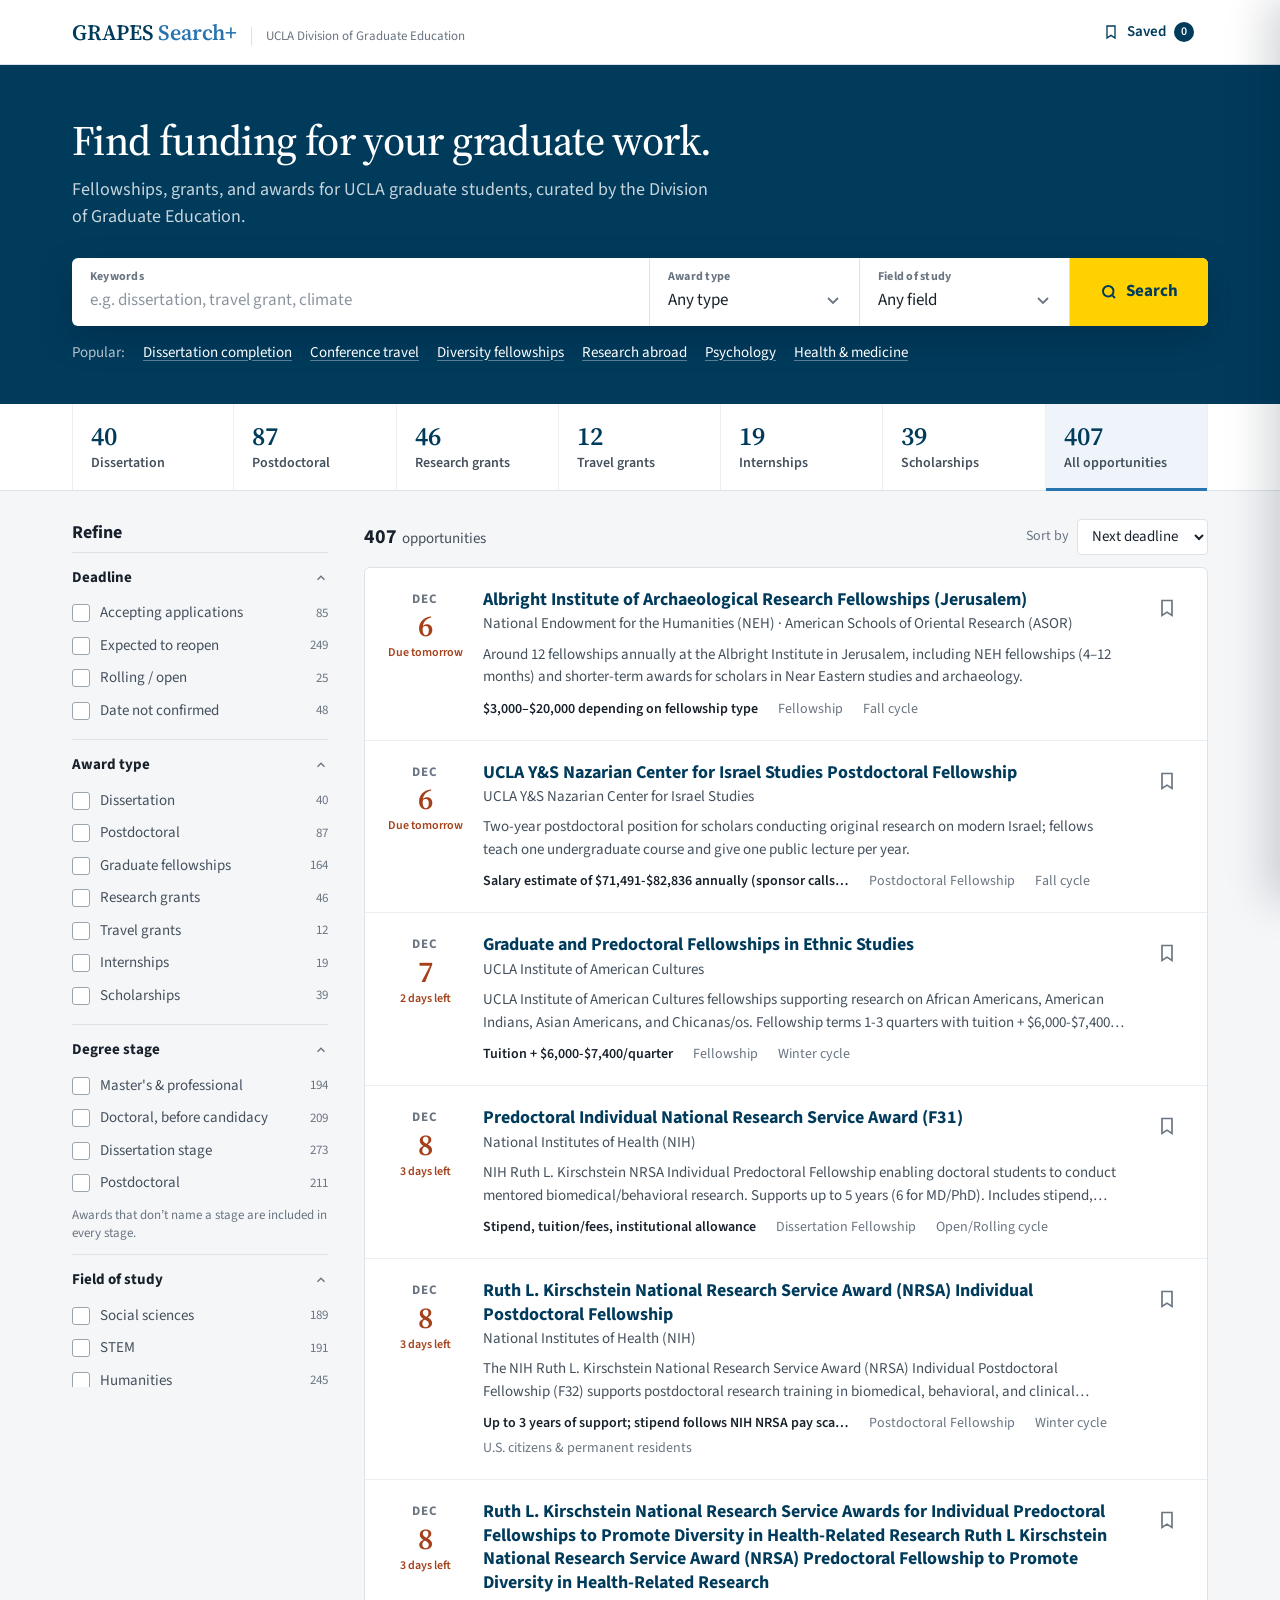
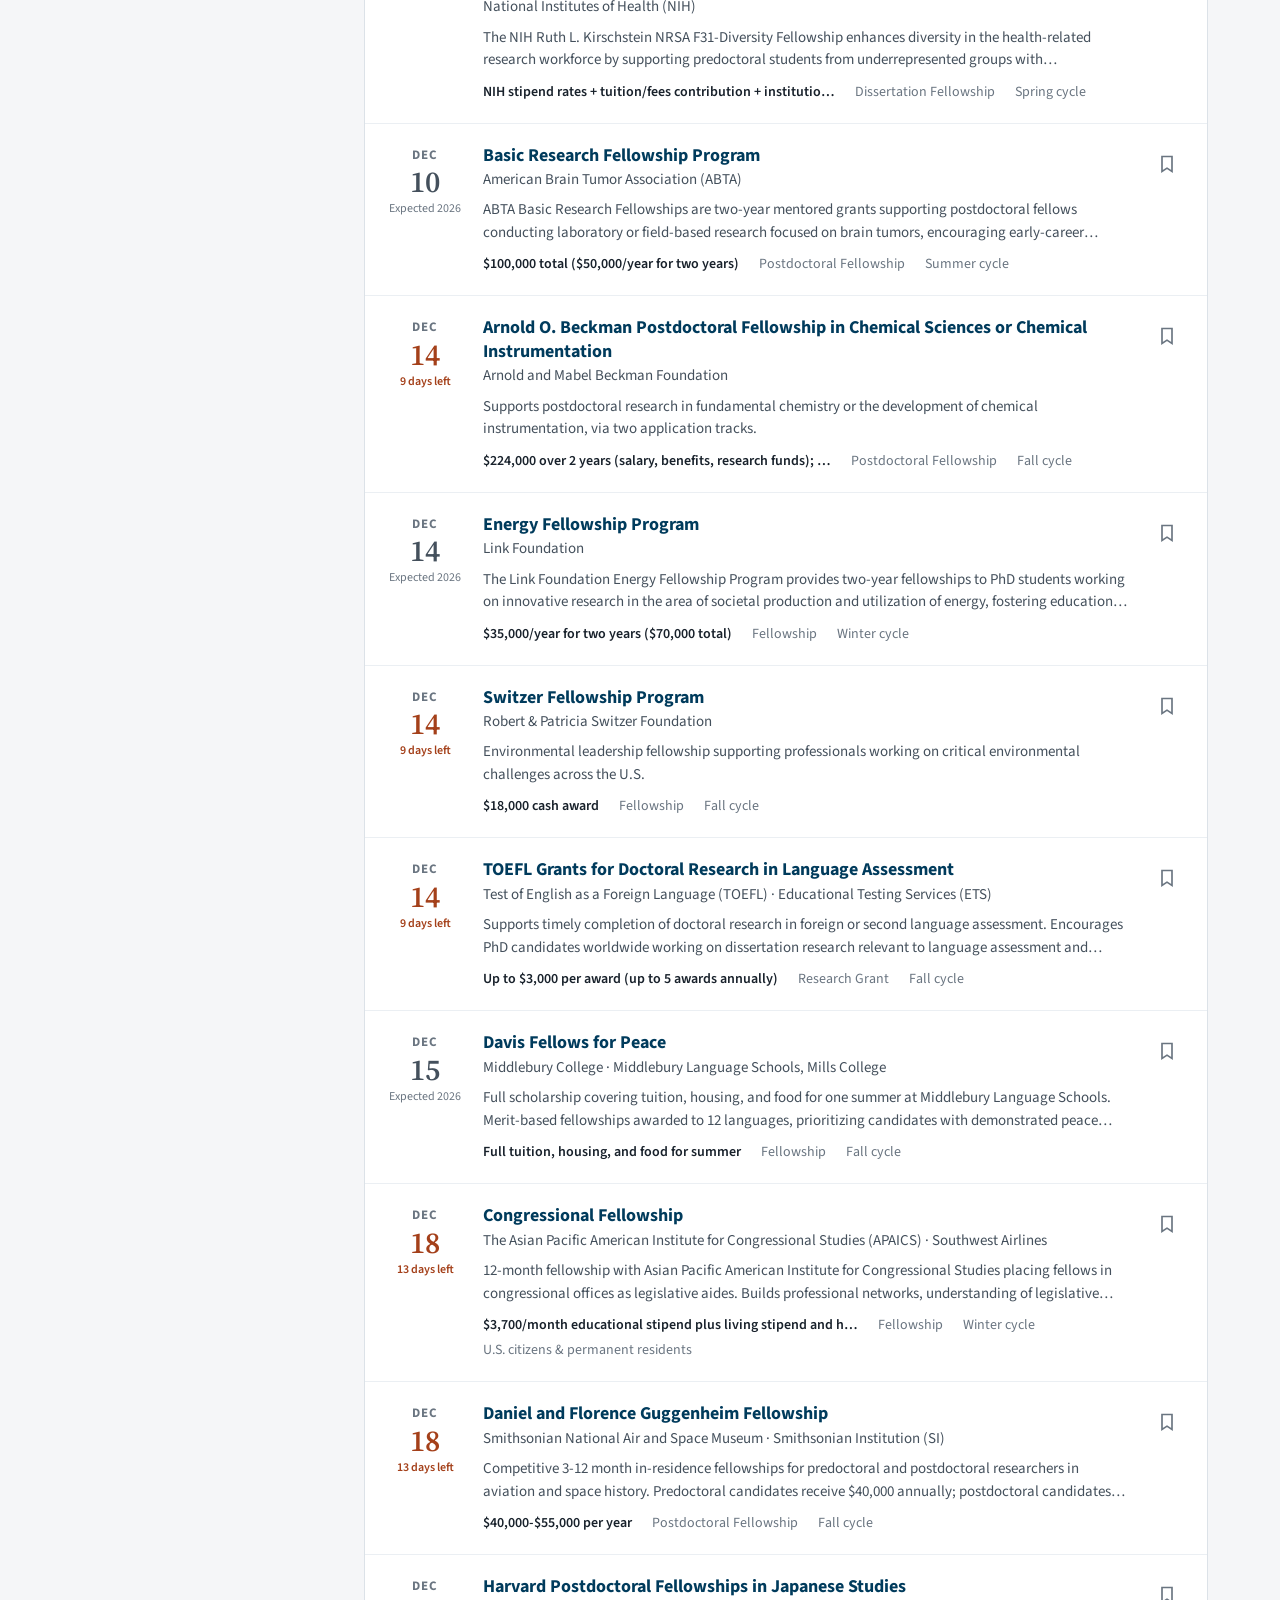
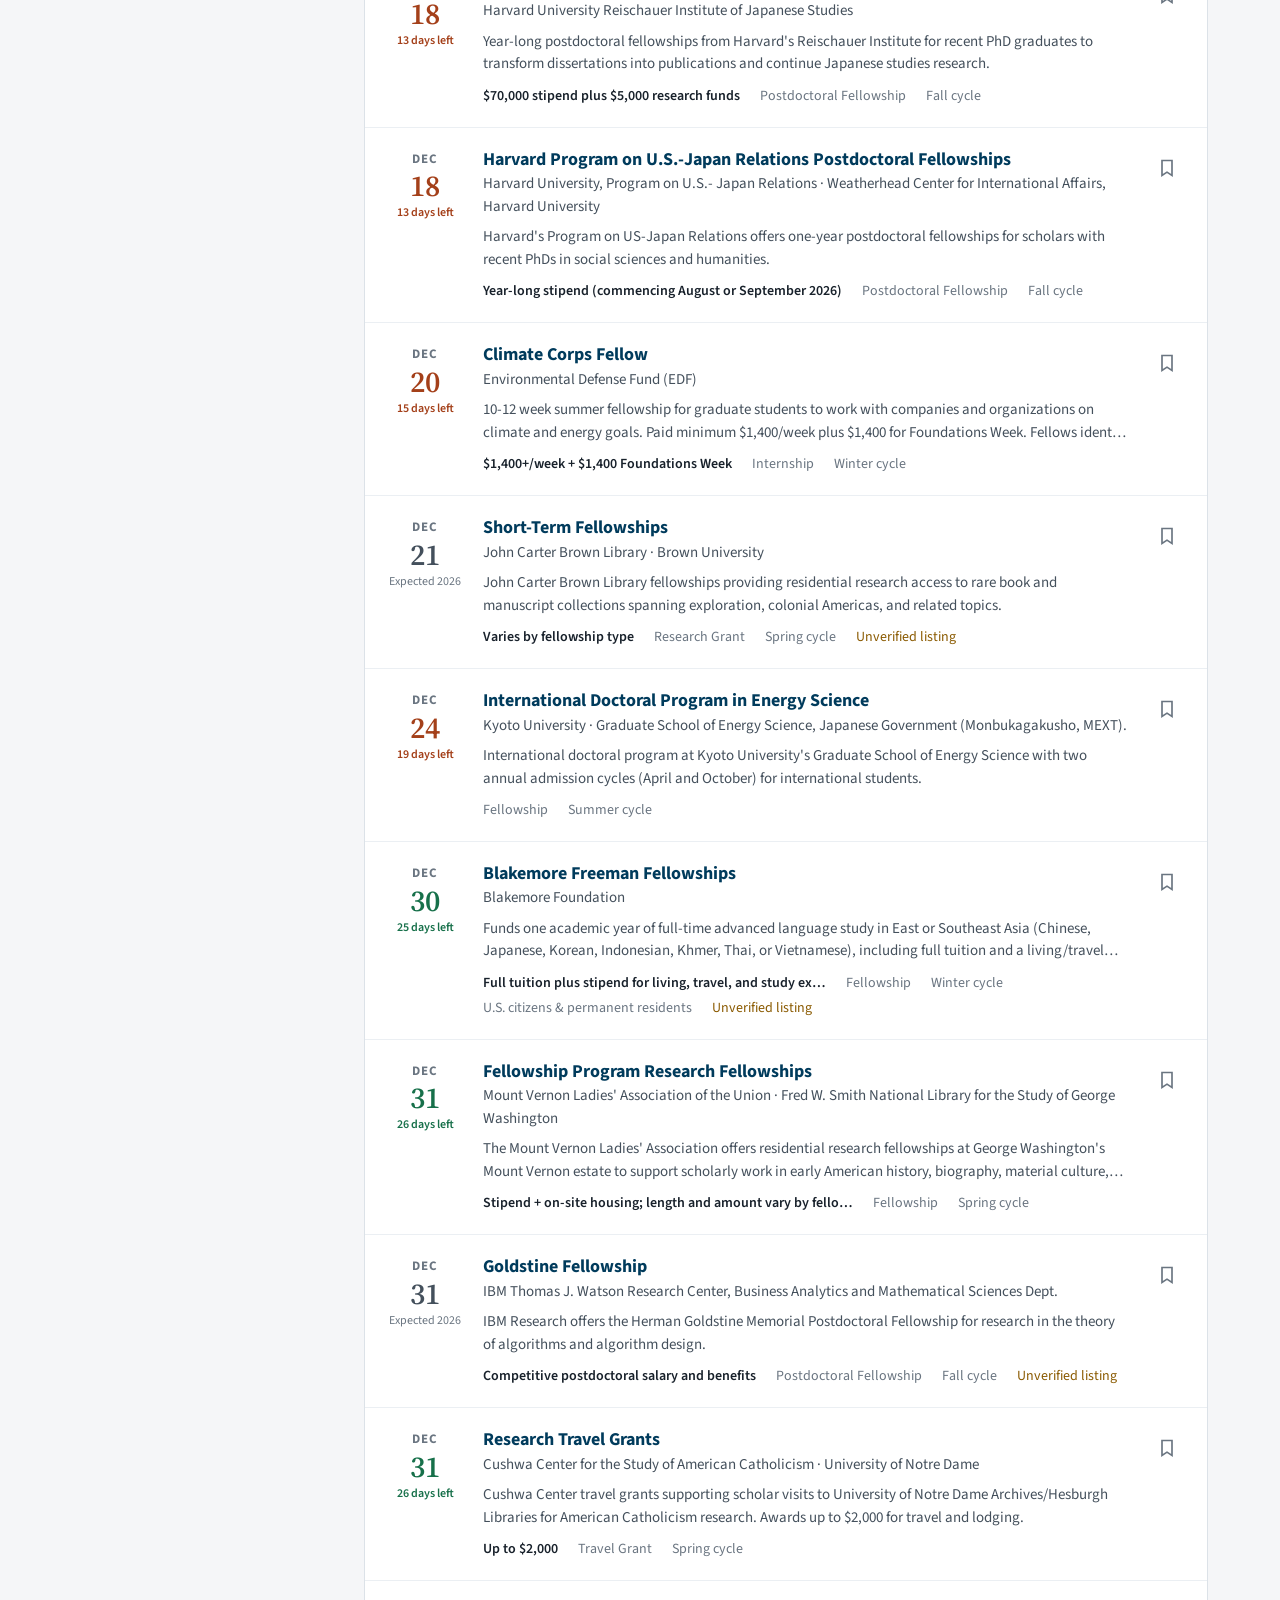
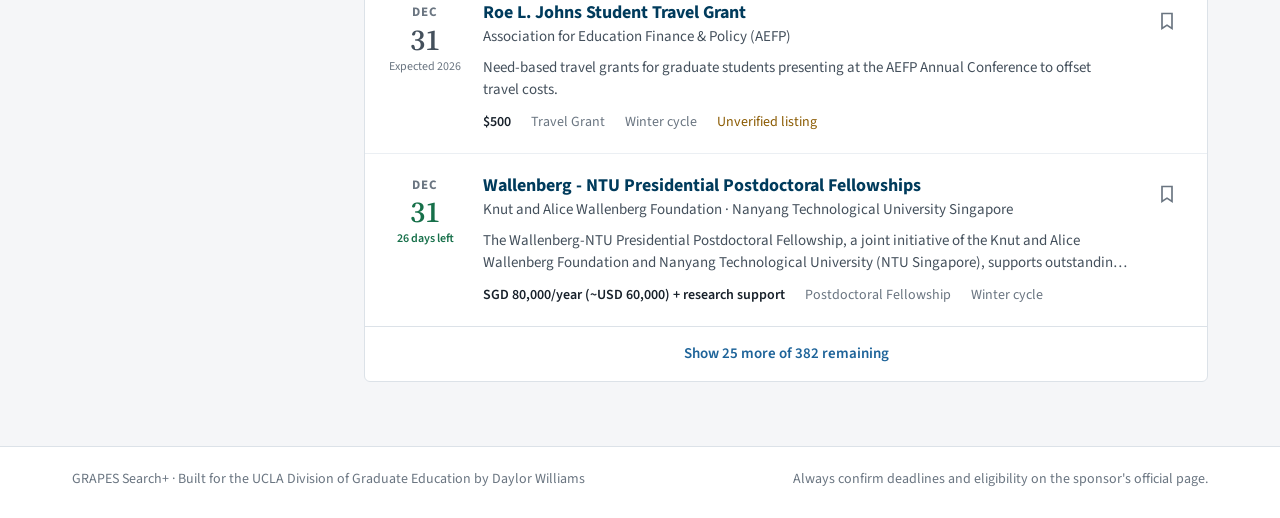
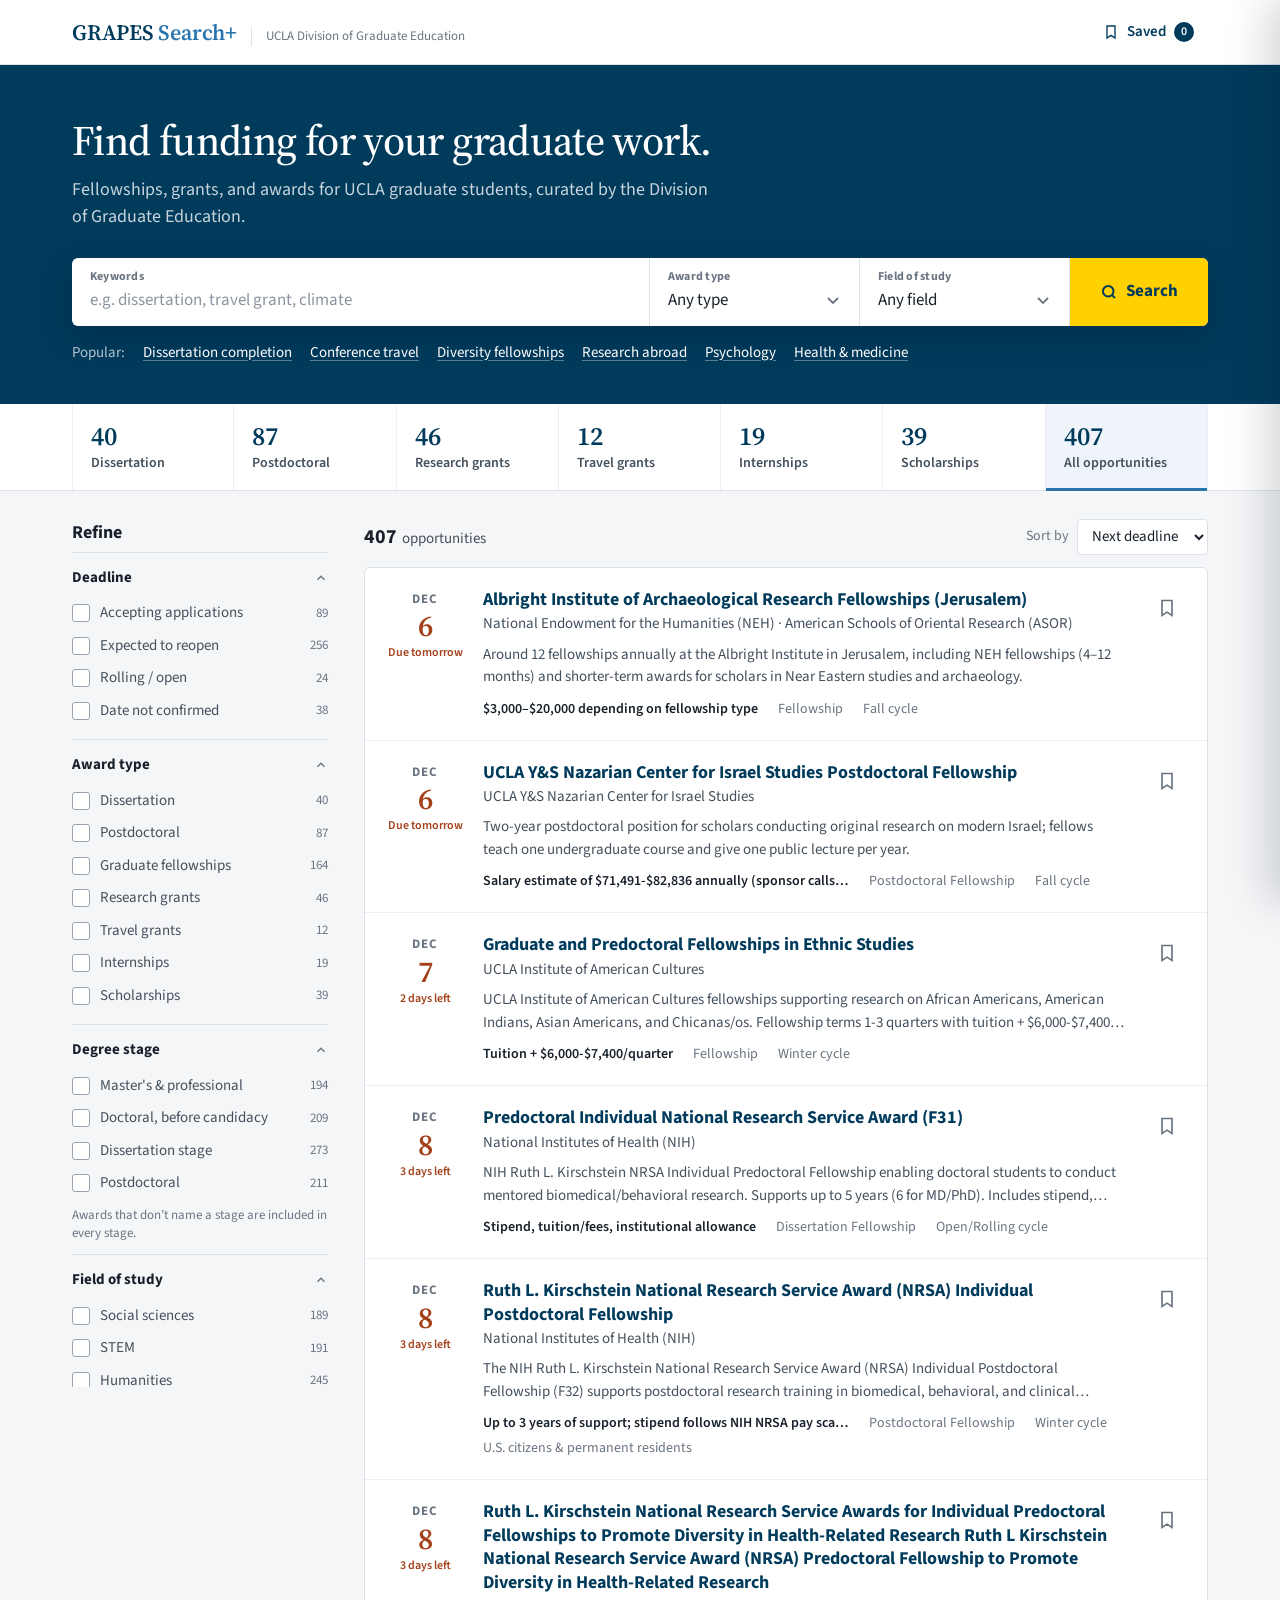
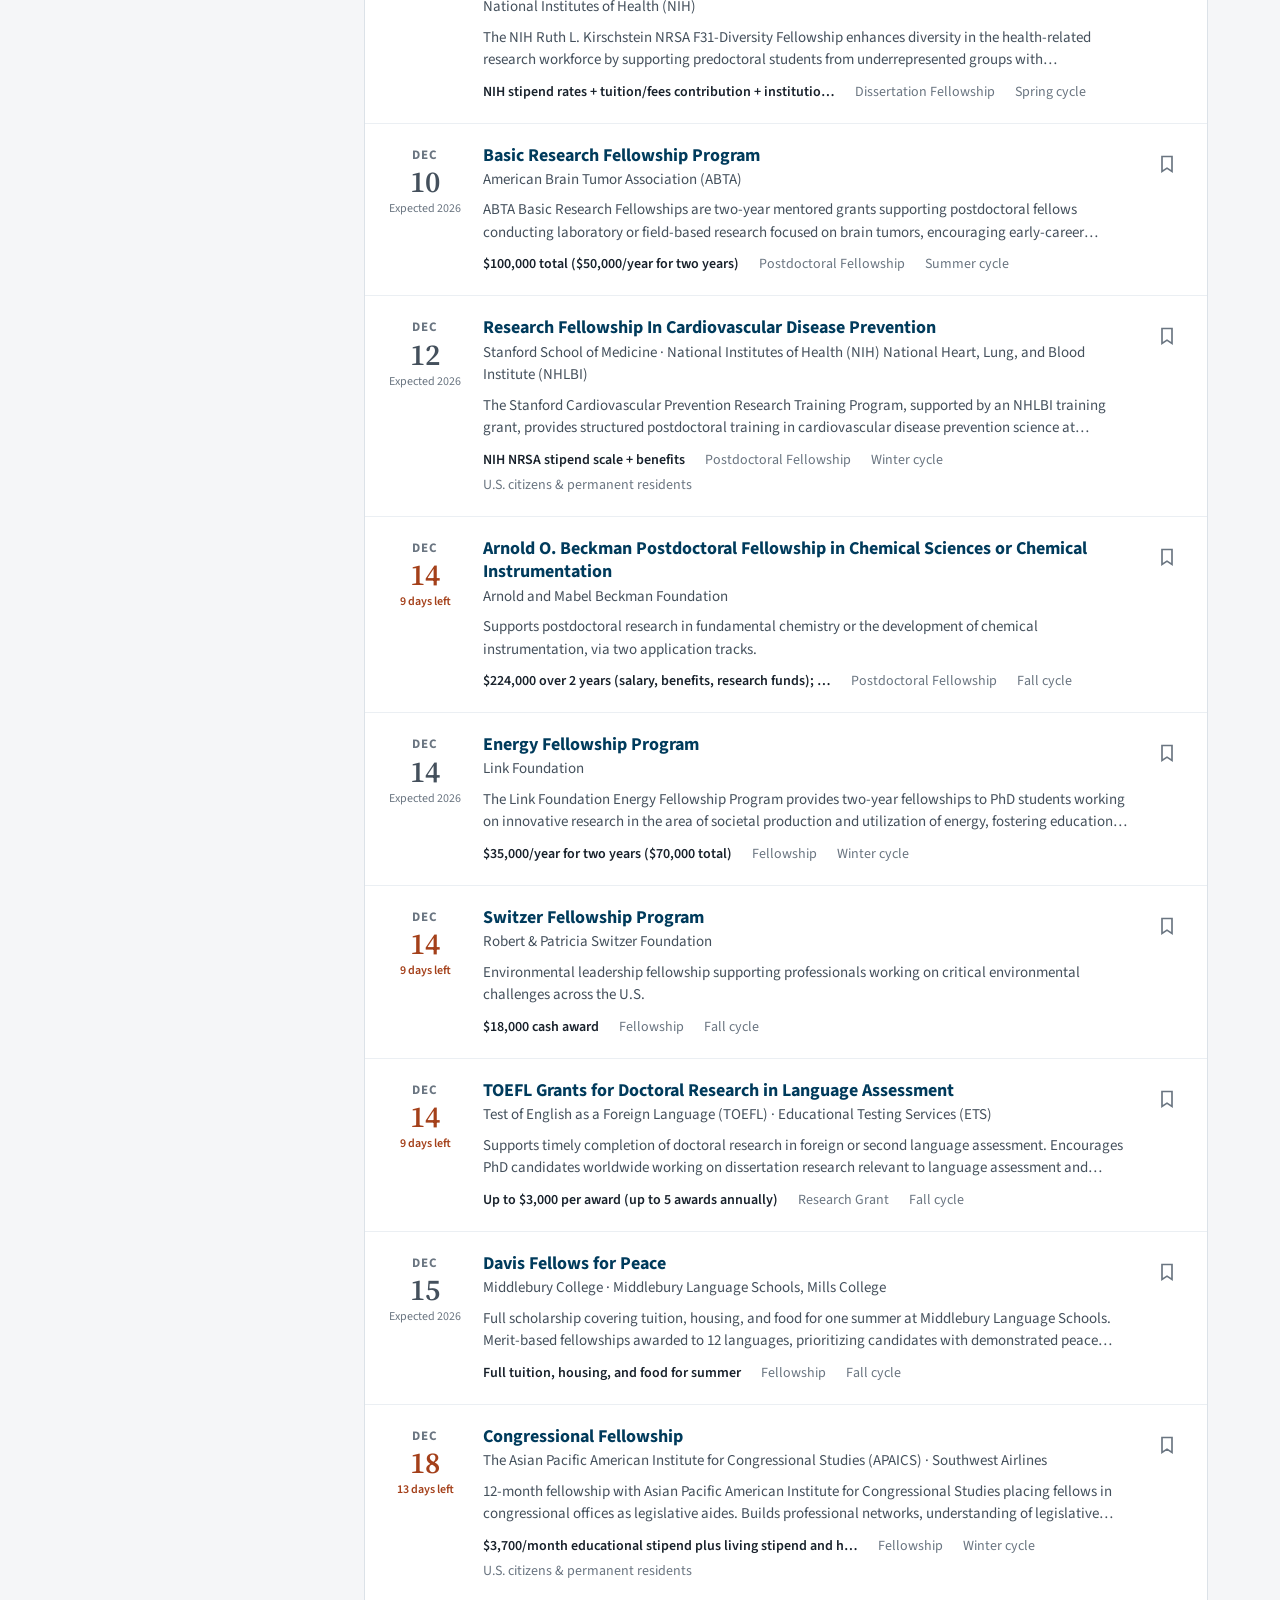
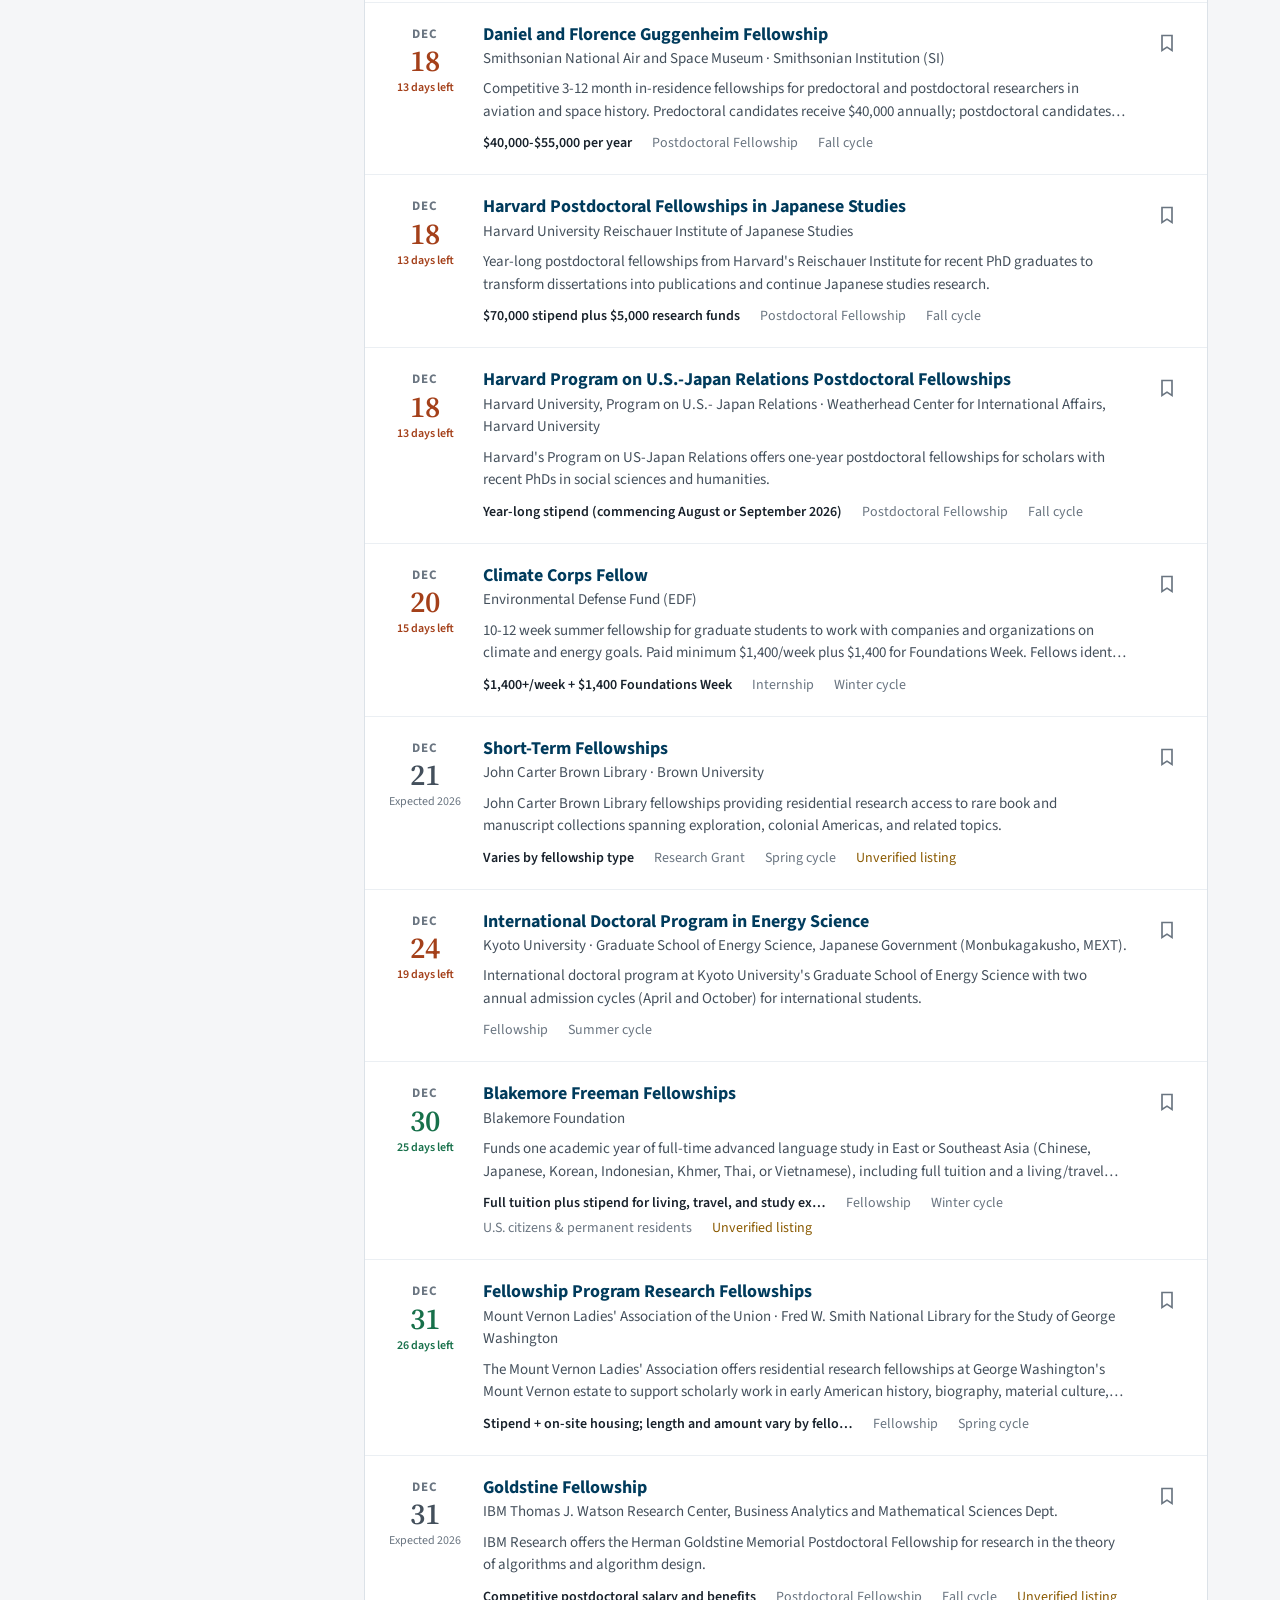
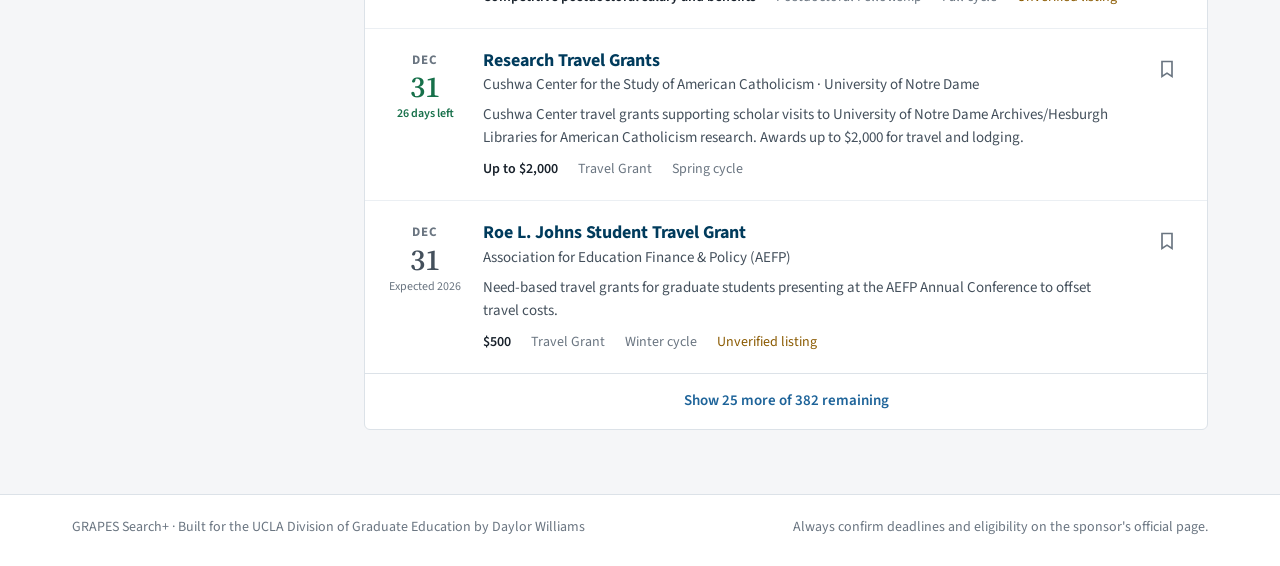
